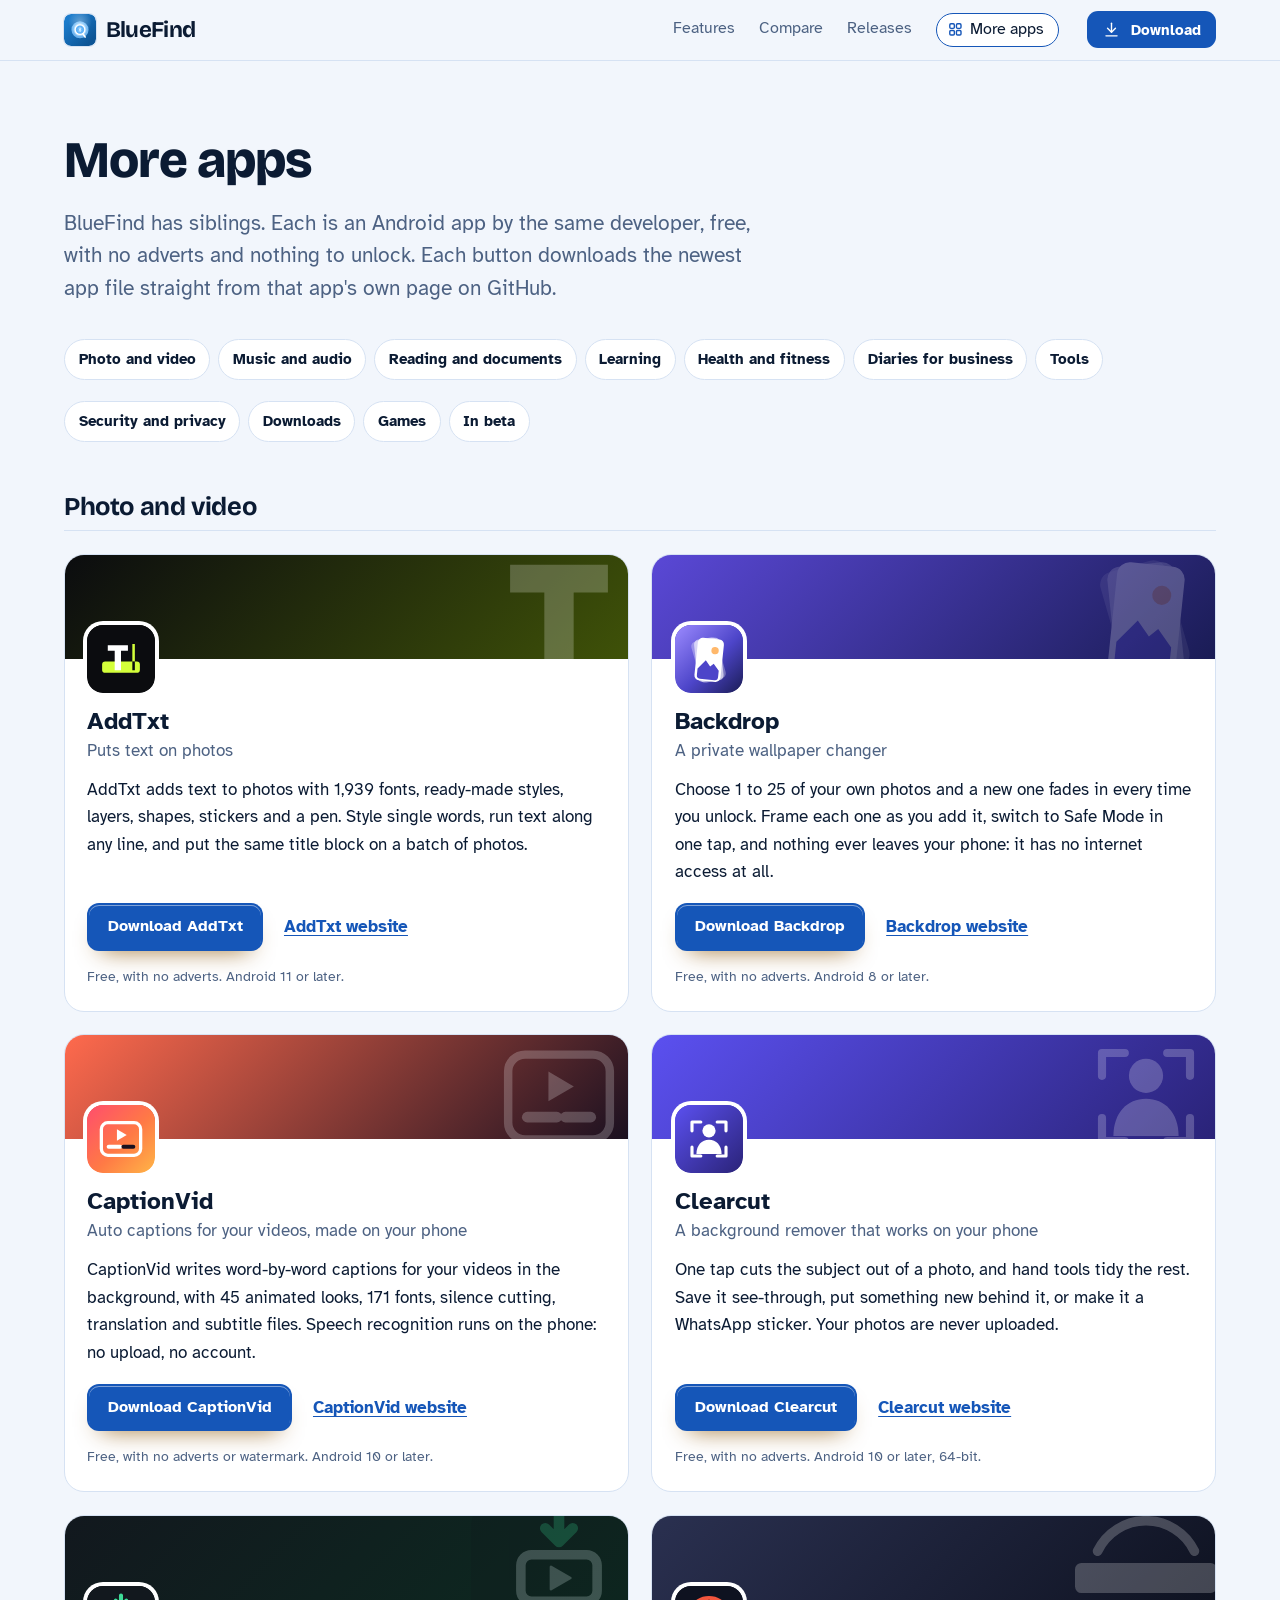
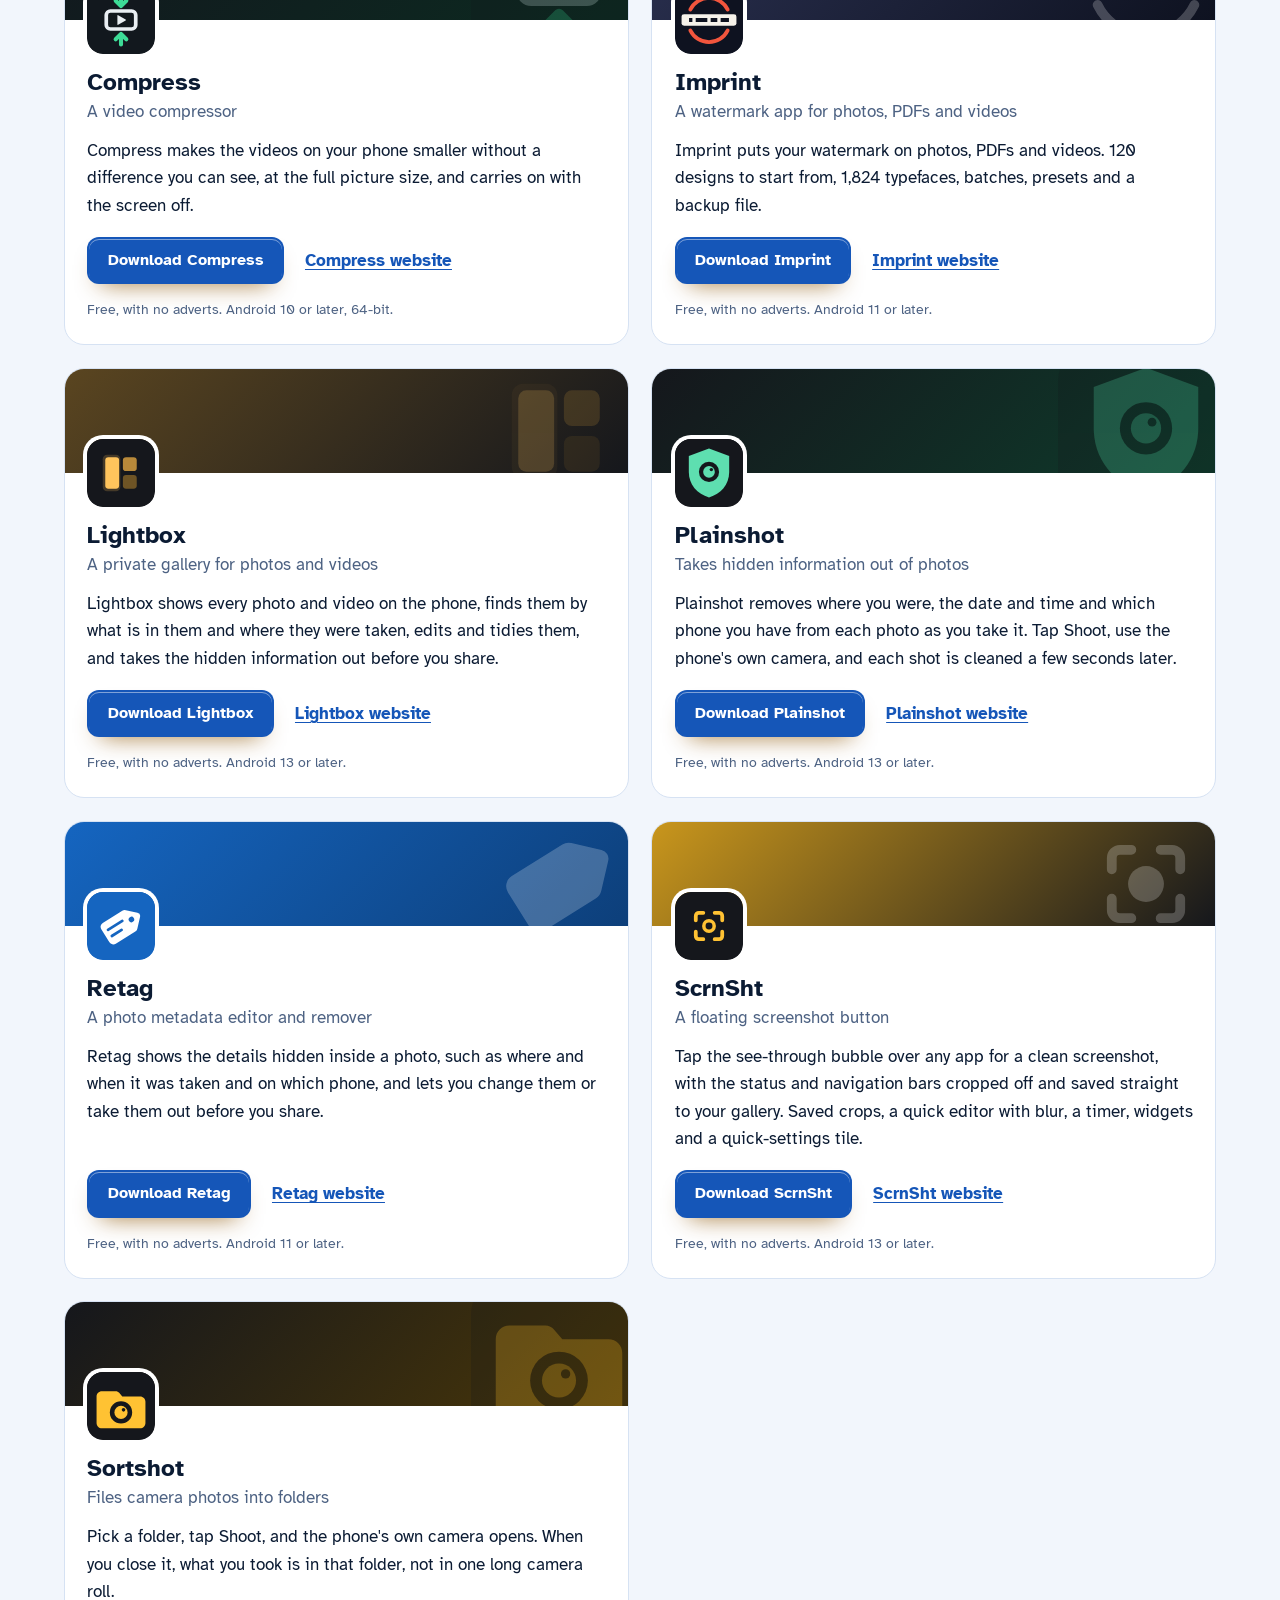
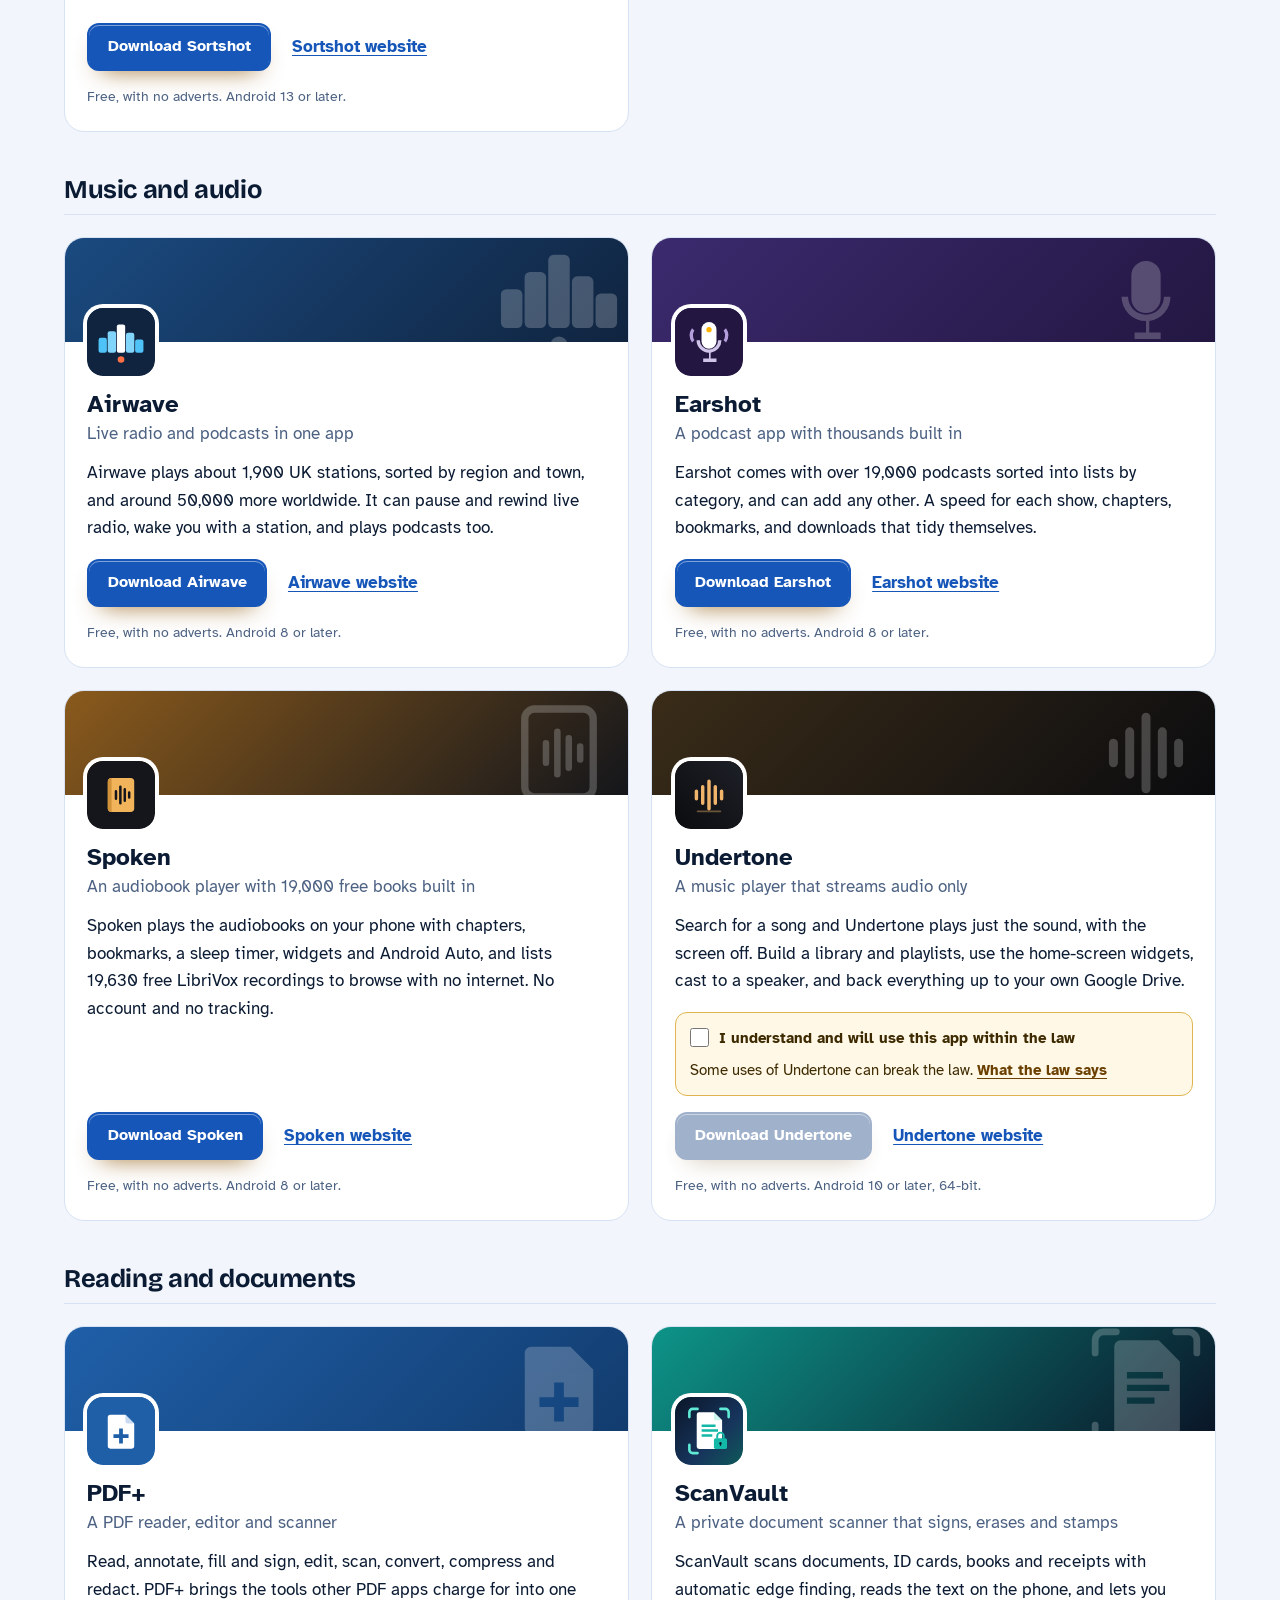
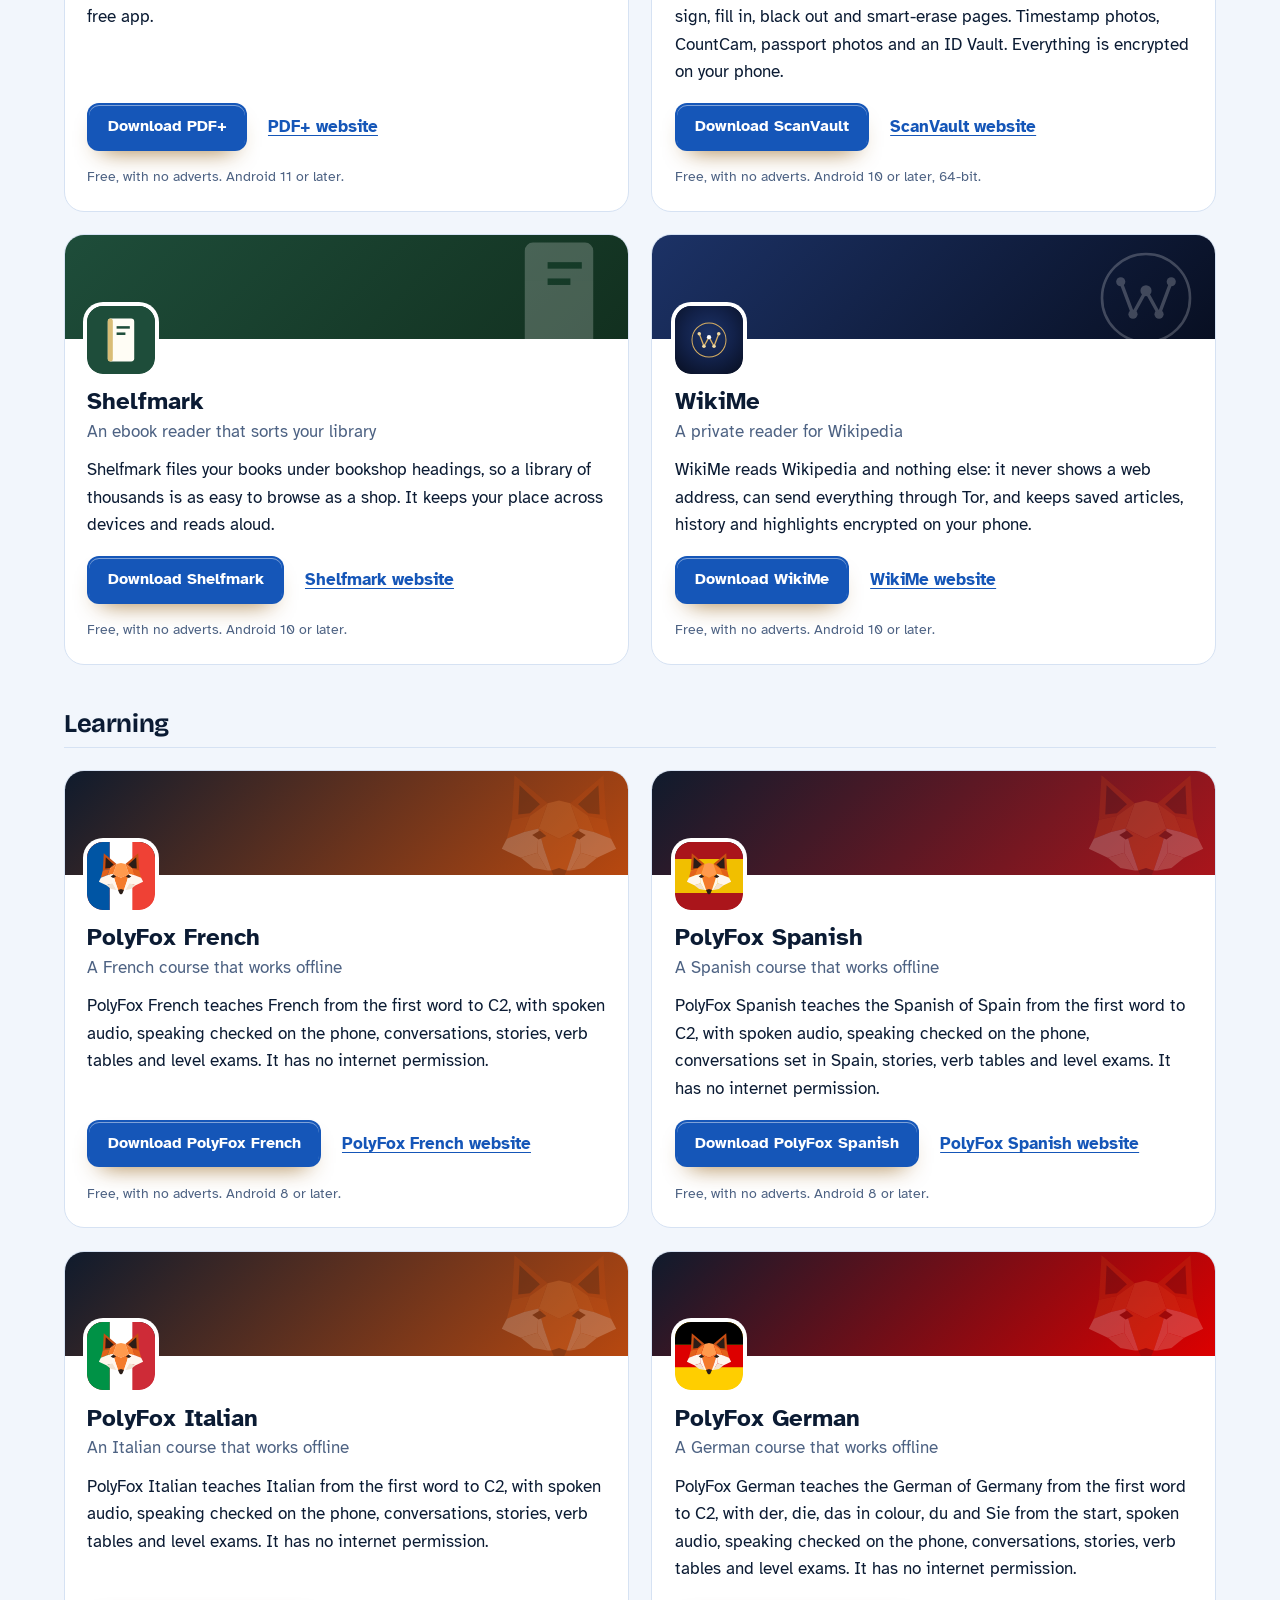
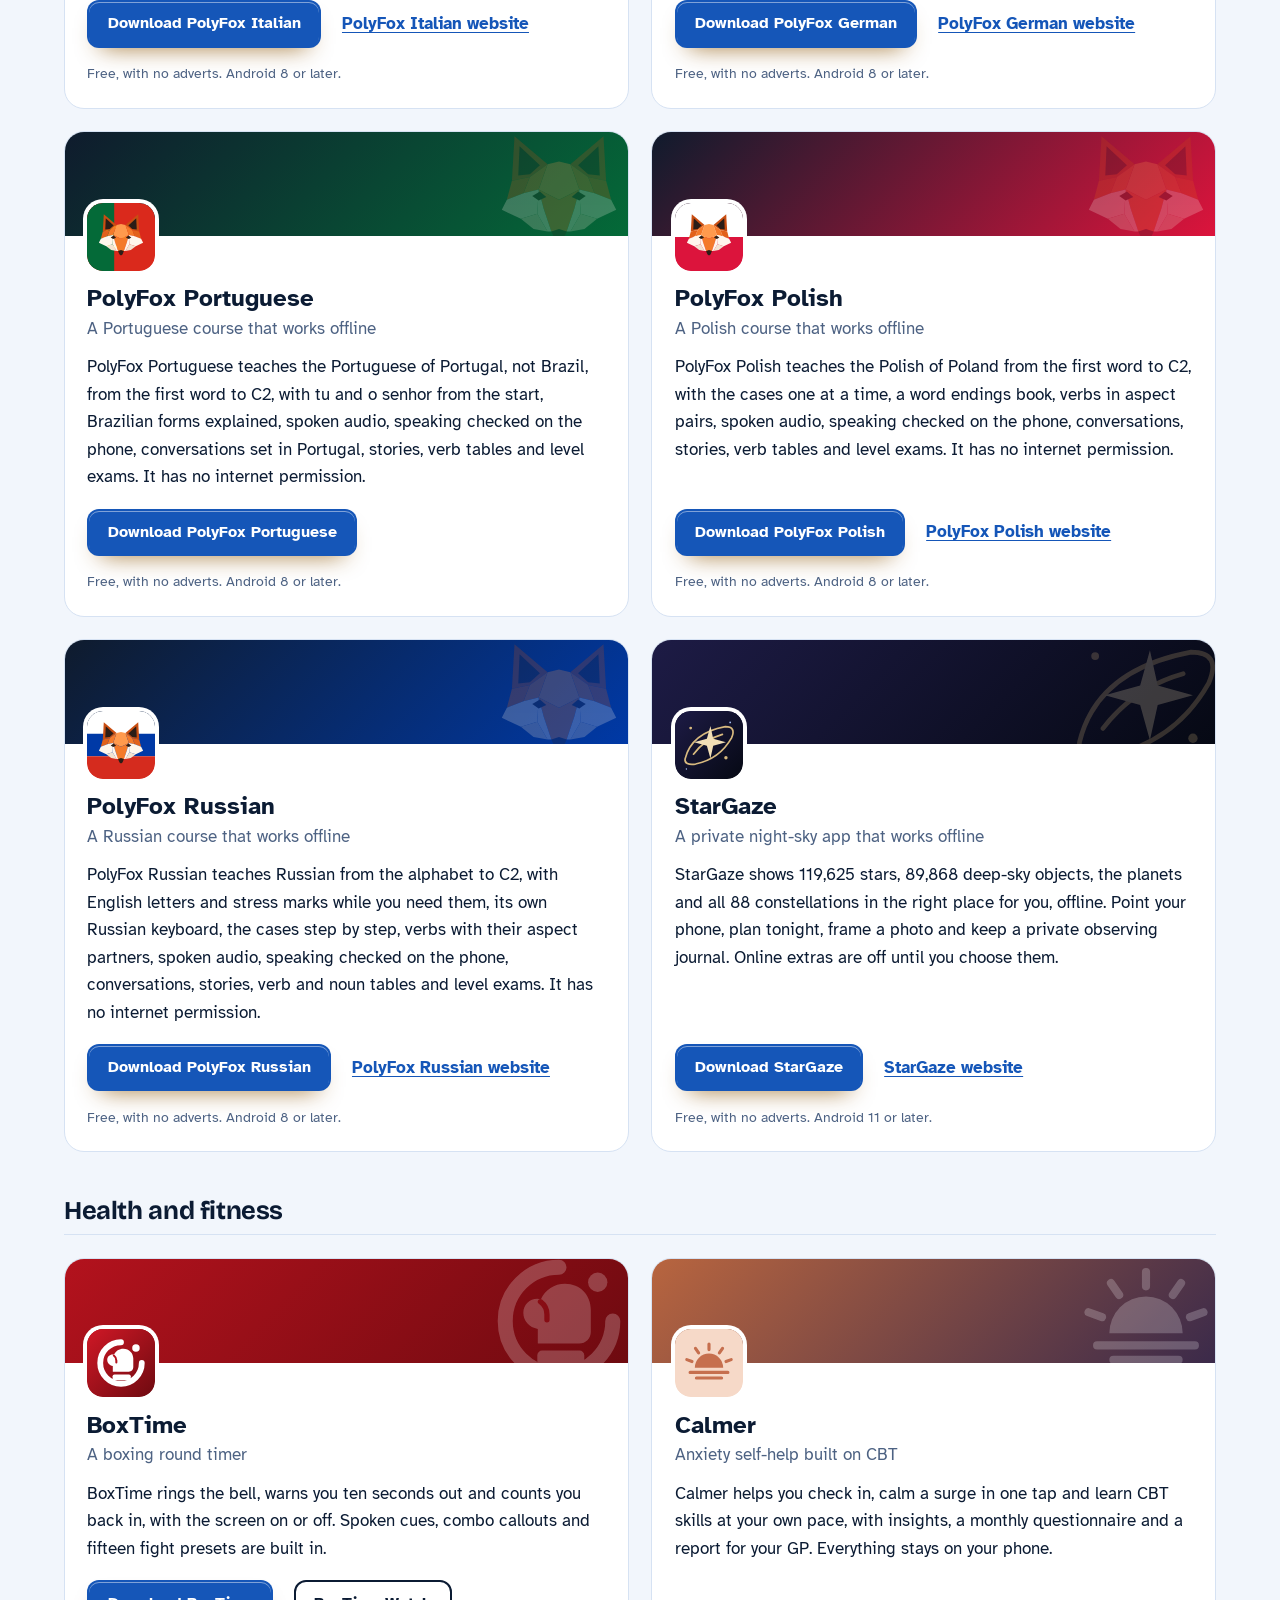
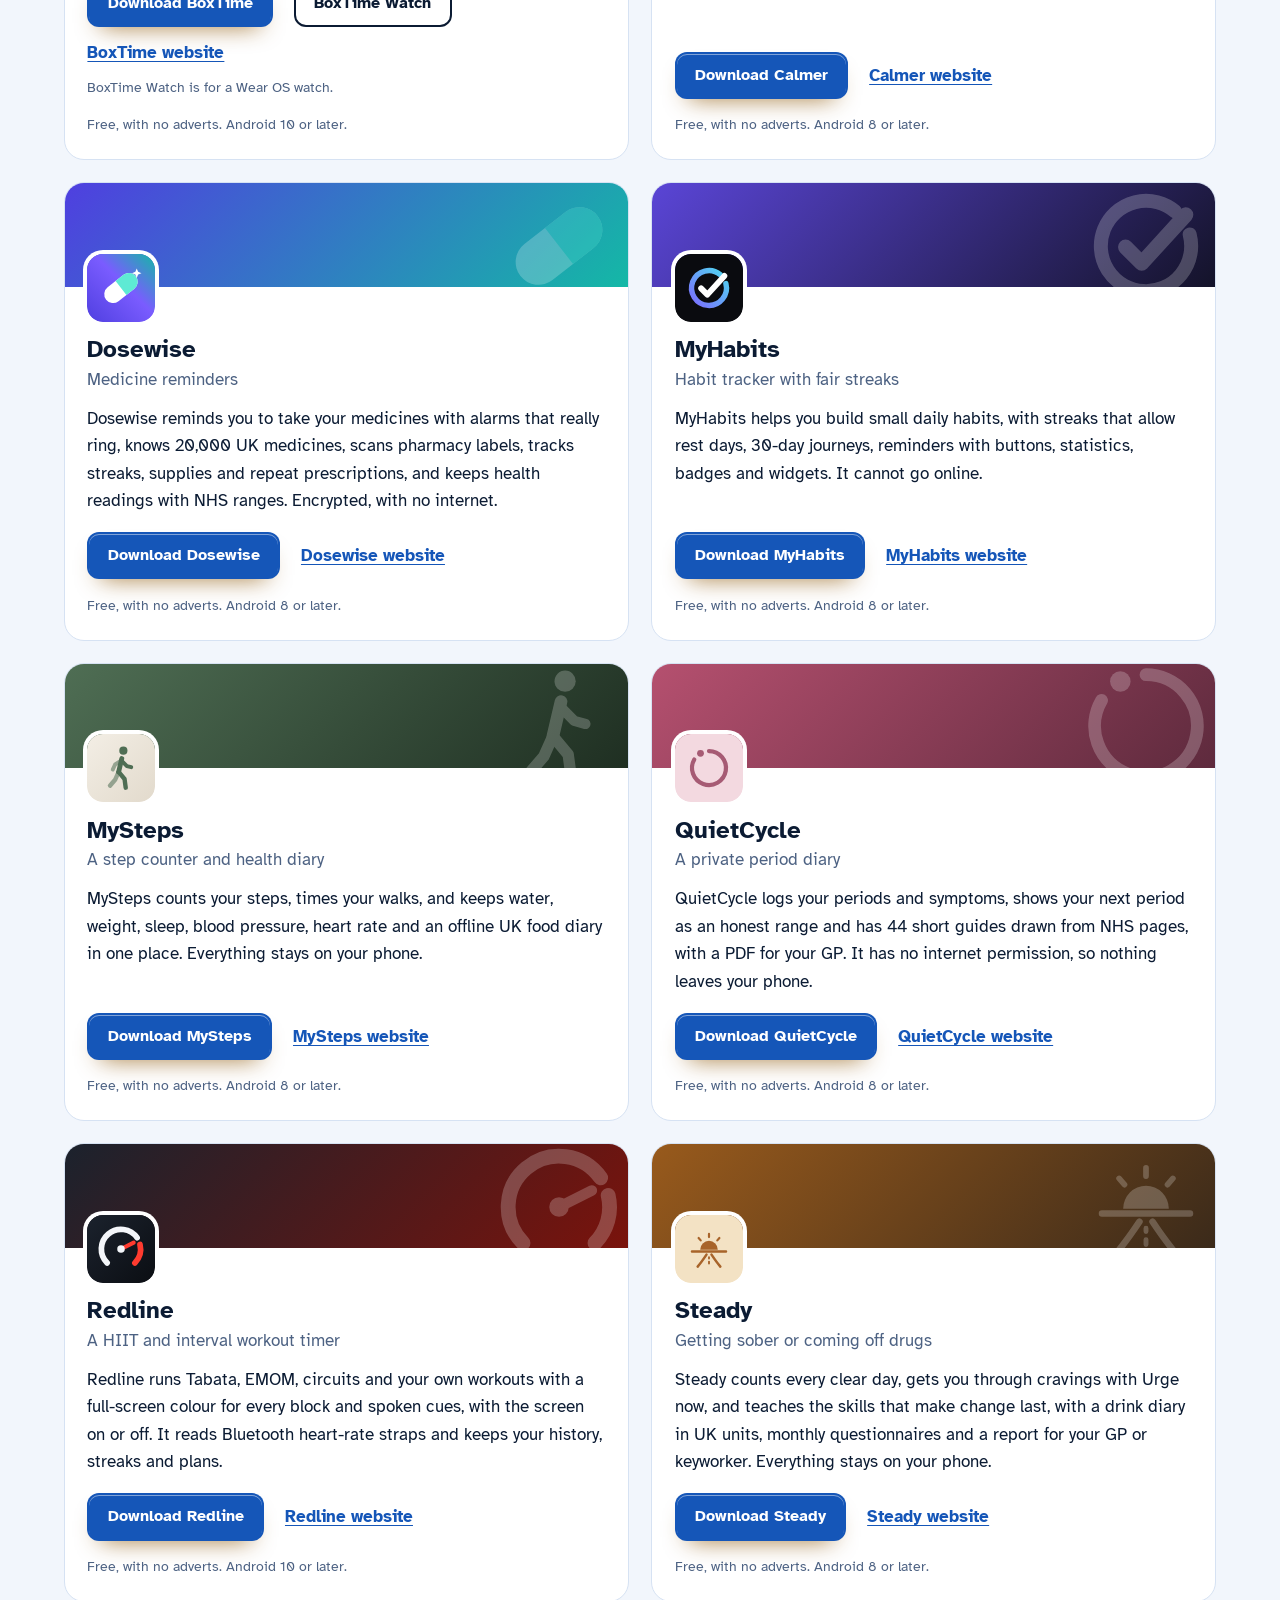
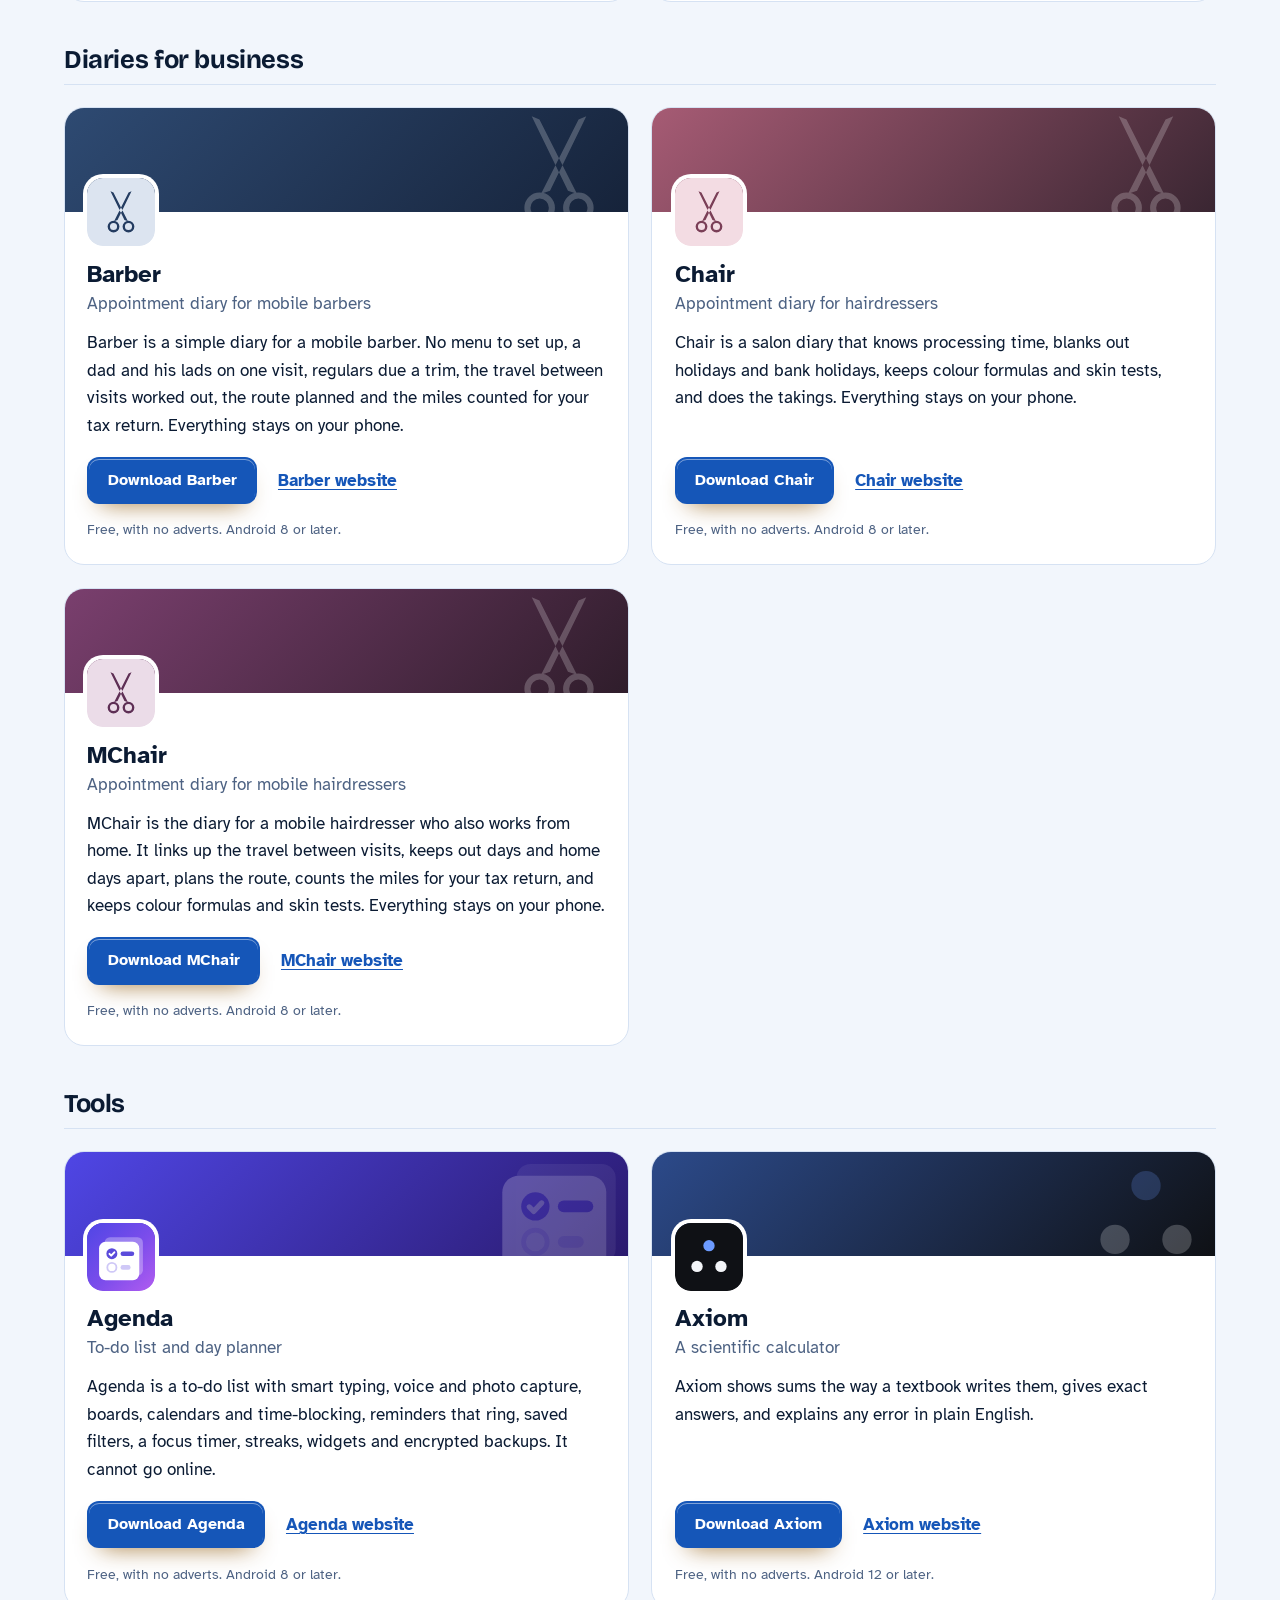
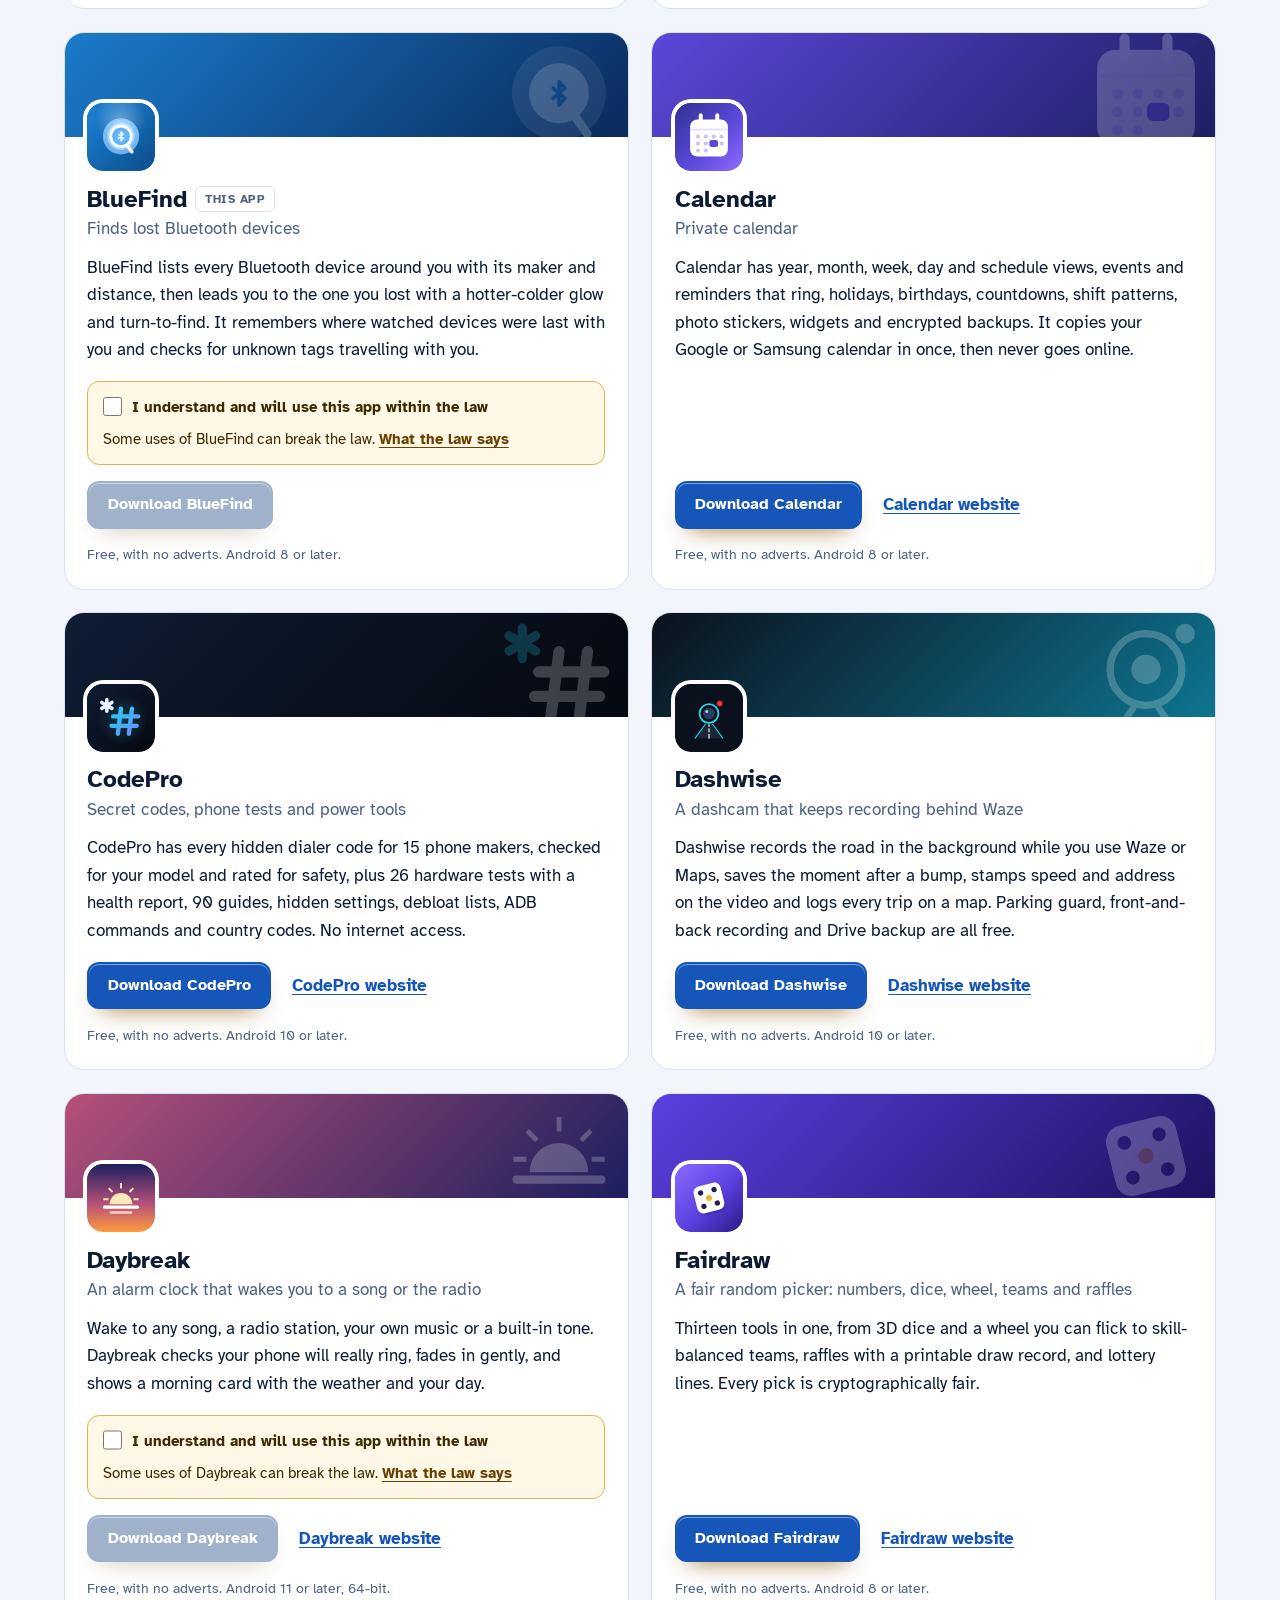
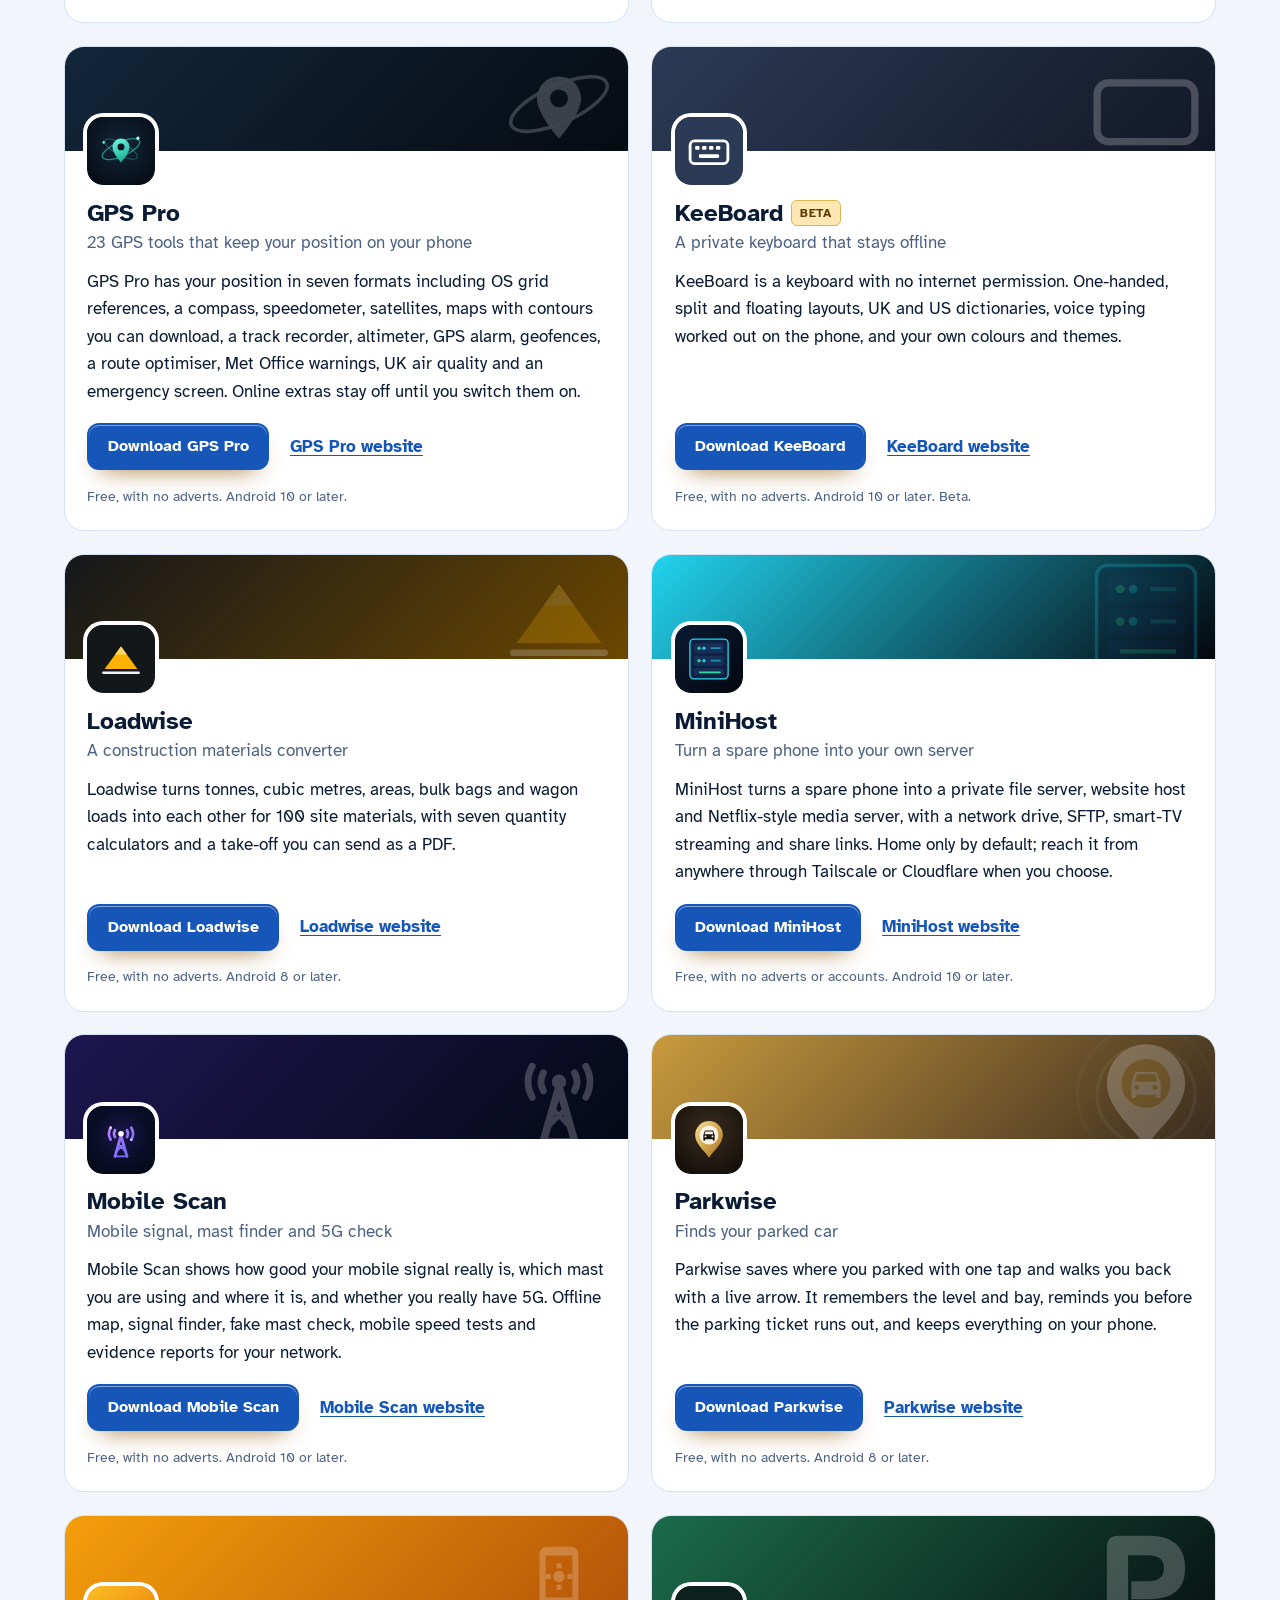
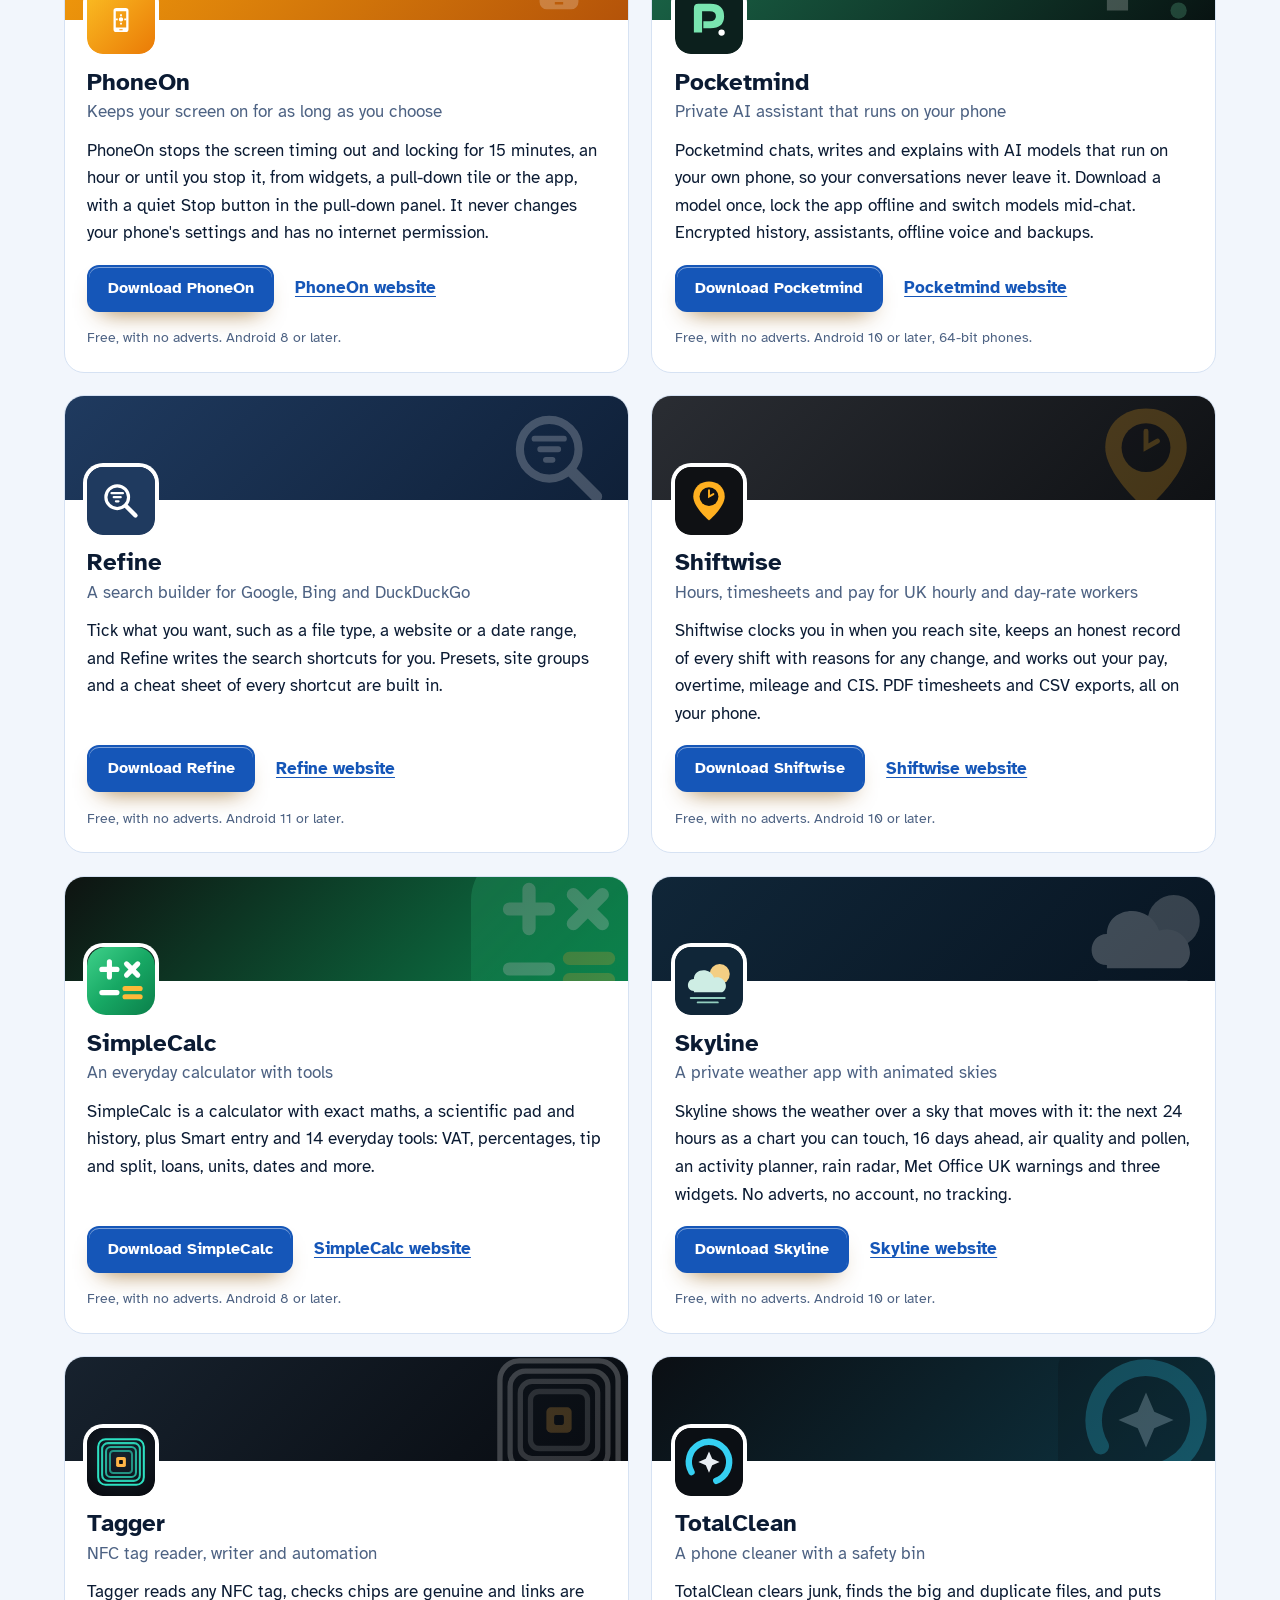
==== more-apps.html @ b096a38d "More apps: add MegaGen" ====
<!DOCTYPE html>
<html lang="en-GB">
<head>
<meta charset="utf-8">
<meta name="viewport" content="width=device-width, initial-scale=1">
<title>More free Android apps from the maker of BlueFind</title>
<meta name="description" content="All 92 free Android apps from the maker of BlueFind, in one list by category, each with its download and a link to its website.">
<meta name="author" content="Jonathan Jackson">
<link rel="canonical" href="https://customgpter.github.io/bluefind/more-apps.html">
<meta name="theme-color" content="#f2f6fc" media="(prefers-color-scheme: light)">
<meta name="theme-color" content="#06142b" media="(prefers-color-scheme: dark)">
<meta property="og:type" content="website">
<meta property="og:site_name" content="BlueFind">
<meta property="og:title" content="More free Android apps from the maker of BlueFind">
<meta property="og:description" content="All 92 free Android apps from the maker of BlueFind, in one list by category, each with its download and a link to its website.">
<meta property="og:url" content="https://customgpter.github.io/bluefind/more-apps.html">
<meta property="og:image" content="https://customgpter.github.io/bluefind/assets/og.png">
<meta property="og:image:width" content="1200">
<meta property="og:image:height" content="630">
<meta property="og:image:alt" content="BlueFind&#x27;s device list: nearby Bluetooth devices with signal bars, makers and distances">
<meta property="og:locale" content="en_GB">
<meta name="twitter:card" content="summary_large_image">
<link rel="icon" href="./assets/favicon.svg" type="image/svg+xml">
<link rel="apple-touch-icon" href="./assets/apple-touch-icon.png">
<link rel="preload" href="./assets/fonts/bricolage-grotesque-latin.woff2" as="font" type="font/woff2" crossorigin>
<link rel="preload" href="./assets/fonts/atkinson-hyperlegible-latin-400-normal.woff2" as="font" type="font/woff2" crossorigin>
<link rel="stylesheet" href="./assets/site.css?v=1">
<link rel="stylesheet" href="./assets/house.css?v=1">
<script type="application/ld+json">{"@context":"https://schema.org","@type":"ItemList","name":"Apps from the maker of BlueFind","url":"https://customgpter.github.io/bluefind/more-apps.html","itemListElement":[{"@type":"ListItem","position":1,"name":"AddTxt","url":"https://customgpter.github.io/addtxt/"},{"@type":"ListItem","position":2,"name":"Backdrop","url":"https://customgpter.github.io/backdrop/"},{"@type":"ListItem","position":3,"name":"CaptionVid","url":"https://customgpter.github.io/captionvid/"},{"@type":"ListItem","position":4,"name":"Clearcut","url":"https://customgpter.github.io/clearcut/"},{"@type":"ListItem","position":5,"name":"Compress","url":"https://customgpter.github.io/compress/"},{"@type":"ListItem","position":6,"name":"Imprint","url":"https://customgpter.github.io/imprint/"},{"@type":"ListItem","position":7,"name":"Lightbox","url":"https://customgpter.github.io/lightbox/"},{"@type":"ListItem","position":8,"name":"Plainshot","url":"https://customgpter.github.io/plainshot/"},{"@type":"ListItem","position":9,"name":"Retag","url":"https://customgpter.github.io/retag/"},{"@type":"ListItem","position":10,"name":"ScrnSht","url":"https://customgpter.github.io/scrnsht/"},{"@type":"ListItem","position":11,"name":"Sortshot","url":"https://customgpter.github.io/sortshot/"},{"@type":"ListItem","position":12,"name":"Airwave","url":"https://customgpter.github.io/airwave/"},{"@type":"ListItem","position":13,"name":"Earshot","url":"https://customgpter.github.io/earshot/"},{"@type":"ListItem","position":14,"name":"Spoken","url":"https://customgpter.github.io/spoken/"},{"@type":"ListItem","position":15,"name":"Undertone","url":"https://customgpter.github.io/undertone/"},{"@type":"ListItem","position":16,"name":"PDF+","url":"https://customgpter.github.io/pdfplus/"},{"@type":"ListItem","position":17,"name":"ScanVault","url":"https://customgpter.github.io/scanvault/"},{"@type":"ListItem","position":18,"name":"Shelfmark","url":"https://customgpter.github.io/shelfmark/"},{"@type":"ListItem","position":19,"name":"WikiMe","url":"https://customgpter.github.io/wikime/"},{"@type":"ListItem","position":20,"name":"PolyFox French","url":"https://customgpter.github.io/polyfox/"},{"@type":"ListItem","position":21,"name":"PolyFox German","url":"https://customgpter.github.io/polyfox-german/"},{"@type":"ListItem","position":22,"name":"PolyFox Polish","url":"https://customgpter.github.io/polyfox-polish/"},{"@type":"ListItem","position":23,"name":"PolyFox Russian","url":"https://customgpter.github.io/polyfox-russian/"},{"@type":"ListItem","position":24,"name":"StarGaze","url":"https://customgpter.github.io/stargaze/"},{"@type":"ListItem","position":25,"name":"BoxTime","url":"https://customgpter.github.io/boxtime/"},{"@type":"ListItem","position":26,"name":"Calmer","url":"https://customgpter.github.io/calmer/"},{"@type":"ListItem","position":27,"name":"Dosewise","url":"https://customgpter.github.io/dosewise/"},{"@type":"ListItem","position":28,"name":"MyHabits","url":"https://customgpter.github.io/myhabits/"},{"@type":"ListItem","position":29,"name":"MySteps","url":"https://customgpter.github.io/mysteps/"},{"@type":"ListItem","position":30,"name":"QuietCycle","url":"https://customgpter.github.io/quietcycle/"},{"@type":"ListItem","position":31,"name":"Redline","url":"https://customgpter.github.io/redline/"},{"@type":"ListItem","position":32,"name":"Steady","url":"https://customgpter.github.io/steady/"},{"@type":"ListItem","position":33,"name":"Barber","url":"https://customgpter.github.io/barber/"},{"@type":"ListItem","position":34,"name":"Chair","url":"https://customgpter.github.io/chair/"},{"@type":"ListItem","position":35,"name":"MChair","url":"https://customgpter.github.io/mchair/"},{"@type":"ListItem","position":36,"name":"Agenda","url":"https://customgpter.github.io/agenda/"},{"@type":"ListItem","position":37,"name":"Axiom","url":"https://customgpter.github.io/axiom/"},{"@type":"ListItem","position":38,"name":"BlueFind","url":"https://customgpter.github.io/bluefind/"},{"@type":"ListItem","position":39,"name":"Calendar","url":"https://customgpter.github.io/calendar/"},{"@type":"ListItem","position":40,"name":"CodePro","url":"https://customgpter.github.io/codepro/"},{"@type":"ListItem","position":41,"name":"Dashwise","url":"https://customgpter.github.io/dashwise/"},{"@type":"ListItem","position":42,"name":"Daybreak","url":"https://customgpter.github.io/daybreak/"},{"@type":"ListItem","position":43,"name":"Fairdraw","url":"https://customgpter.github.io/fairdraw/"},{"@type":"ListItem","position":44,"name":"GPS Pro","url":"https://customgpter.github.io/gpspro/"},{"@type":"ListItem","position":45,"name":"KeeBoard","url":"https://customgpter.github.io/keeboard/"},{"@type":"ListItem","position":46,"name":"Loadwise","url":"https://customgpter.github.io/loadwise/"},{"@type":"ListItem","position":47,"name":"MiniHost","url":"https://customgpter.github.io/minihost/"},{"@type":"ListItem","position":48,"name":"Mobile Scan","url":"https://customgpter.github.io/mobilescan/"},{"@type":"ListItem","position":49,"name":"Parkwise","url":"https://customgpter.github.io/parkwise/"},{"@type":"ListItem","position":50,"name":"Pocketmind","url":"https://customgpter.github.io/pocketmind/"},{"@type":"ListItem","position":51,"name":"Refine","url":"https://customgpter.github.io/refine/"},{"@type":"ListItem","position":52,"name":"Shiftwise","url":"https://customgpter.github.io/shiftwise/"},{"@type":"ListItem","position":53,"name":"SimpleCalc","url":"https://customgpter.github.io/simplecalc/"},{"@type":"ListItem","position":54,"name":"Skyline","url":"https://customgpter.github.io/skyline/"},{"@type":"ListItem","position":55,"name":"Tagger","url":"https://customgpter.github.io/tagger/"},{"@type":"ListItem","position":56,"name":"TotalClean","url":"https://customgpter.github.io/totalclean/"},{"@type":"ListItem","position":57,"name":"TVLink","url":"https://customgpter.github.io/tvlink/"},{"@type":"ListItem","position":58,"name":"Unbox","url":"https://customgpter.github.io/unbox/"},{"@type":"ListItem","position":59,"name":"WhatsKeep","url":"https://customgpter.github.io/whatskeep/"},{"@type":"ListItem","position":60,"name":"WiFi Scan","url":"https://customgpter.github.io/wifiscan/"},{"@type":"ListItem","position":61,"name":"Auditly","url":"https://customgpter.github.io/auditly/"},{"@type":"ListItem","position":62,"name":"Backchannel","url":"https://customgpter.github.io/backchannel/"},{"@type":"ListItem","position":63,"name":"ENotes","url":"https://customgpter.github.io/enotes/"},{"@type":"ListItem","position":64,"name":"FindMe","url":"https://customgpter.github.io/findme/"},{"@type":"ListItem","position":65,"name":"iLock","url":"https://customgpter.github.io/ilock/"},{"@type":"ListItem","position":66,"name":"ImSafe","url":"https://customgpter.github.io/imsafe/"},{"@type":"ListItem","position":67,"name":"IShred","url":"https://customgpter.github.io/ishred/"},{"@type":"ListItem","position":68,"name":"LockBox","url":"https://customgpter.github.io/lockbox/"},{"@type":"ListItem","position":69,"name":"PassVault","url":"https://customgpter.github.io/passvault/"},{"@type":"ListItem","position":70,"name":"SpyFind","url":"https://customgpter.github.io/spyfind/"},{"@type":"ListItem","position":71,"name":"TextWipe","url":"https://customgpter.github.io/textwipe/"},{"@type":"ListItem","position":72,"name":"Tracewire","url":"https://customgpter.github.io/tracewire/"},{"@type":"ListItem","position":73,"name":"Vigil","url":"https://customgpter.github.io/vigil/"},{"@type":"ListItem","position":74,"name":"Grab","url":"https://customgpter.github.io/grab/"},{"@type":"ListItem","position":75,"name":"Swarm","url":"https://customgpter.github.io/swarm/"},{"@type":"ListItem","position":76,"name":"Plane Games","url":"https://customgpter.github.io/plane-games/"},{"@type":"ListItem","position":77,"name":"Ninefold","url":"https://customgpter.github.io/ninefold/"},{"@type":"ListItem","position":78,"name":"Cubewise","url":"https://customgpter.github.io/cubewise/"},{"@type":"ListItem","position":79,"name":"Tilewise","url":"https://customgpter.github.io/tilewise/"},{"@type":"ListItem","position":80,"name":"Letterwise","url":"https://customgpter.github.io/letterwise/"},{"@type":"ListItem","position":81,"name":"Kingside","url":"https://customgpter.github.io/kingside/"},{"@type":"ListItem","position":82,"name":"Deckhand","url":"https://customgpter.github.io/deckhand/"},{"@type":"ListItem","position":83,"name":"SNESForge","url":"https://customgpter.github.io/snesforge/"},{"@type":"ListItem","position":84,"name":"Fame Boy","url":"https://customgpter.github.io/fameboy/"},{"@type":"ListItem","position":85,"name":"PSPPro","url":"https://customgpter.github.io/psppro/"},{"@type":"ListItem","position":86,"name":"MegaGen","url":"https://customgpter.github.io/megagen/"},{"@type":"ListItem","position":87,"name":"QVR","url":"https://customgpter.github.io/qvr/"},{"@type":"ListItem","position":88,"name":"QVR Watch","url":"https://customgpter.github.io/qvr-watch/"},{"@type":"ListItem","position":89,"name":"QVRLite","url":"https://customgpter.github.io/qvrlite/"},{"@type":"ListItem","position":90,"name":"Onionz","url":"https://customgpter.github.io/onionz/"},{"@type":"ListItem","position":91,"name":"OnionzWeb","url":"https://customgpter.github.io/onionzweb/"}]}</script>
<link rel="stylesheet" href="./assets/apps-list.css?v=1">
<script src="./assets/apps-list.js?v=1" defer></script>
</head>
<body>
<a class="skip" href="#main">Skip to content</a>
<header class="masthead">
<div class="wrap">
<a class="brand" href="./" aria-label="BlueFind home"><svg viewBox="0 0 108 108" aria-hidden="true"><defs><linearGradient id="bfa" gradientUnits="userSpaceOnUse" x1="18" y1="18" x2="90" y2="90"><stop offset="0" stop-color="#1B7BCB"/><stop offset="1" stop-color="#0D5596"/></linearGradient><radialGradient id="bfb" gradientUnits="userSpaceOnUse" cx="54" cy="26" r="40"><stop offset="0" stop-color="#fff" stop-opacity=".33"/><stop offset="1" stop-color="#fff" stop-opacity="0"/></radialGradient><radialGradient id="bfc" gradientUnits="userSpaceOnUse" cx="54" cy="39.6" r="39.6"><stop offset="0" stop-color="#B7E0FF"/><stop offset=".6" stop-color="#7FC0F5"/><stop offset="1" stop-color="#6AB0EC"/></radialGradient><radialGradient id="bfd" gradientUnits="userSpaceOnUse" cx="54" cy="52.92" r="14.4"><stop offset="0" stop-color="#79C3FF"/><stop offset="1" stop-color="#5AAEF5"/></radialGradient></defs><rect width="108" height="108" rx="24" fill="url(#bfa)"/><rect width="108" height="108" rx="24" fill="url(#bfb)"/><circle cx="54" cy="52.92" r="28.8" fill="url(#bfc)"/><circle cx="54" cy="52.92" r="21.6" fill="#fff" fill-opacity=".35"/><path d="M63 65.88L71.28 77.76" stroke="#fff" stroke-width="5.4" stroke-linecap="round"/><circle cx="54" cy="52.92" r="18.36" fill="#fff"/><circle cx="54" cy="52.92" r="14.04" fill="url(#bfd)"/><path d="M50.4 49.75L57.6 56.09L54 60.12L54 45.72L57.6 49.75L50.4 56.09" fill="none" stroke="#fff" stroke-width="1.87" stroke-linecap="round" stroke-linejoin="round"/></svg><span>BlueFind</span></a>
<nav aria-label="Main"><ul><li><a href="./#features">Features</a></li><li><a href="./compare.html">Compare</a></li><li><a href="./releases.html">Releases</a></li><li><a class="more-apps" href="./more-apps.html" aria-current="page"><svg class="ico" viewBox="0 0 24 24" aria-hidden="true"><rect x="4" y="4" width="6.5" height="6.5" rx="1.6"/><rect x="13.5" y="4" width="6.5" height="6.5" rx="1.6"/><rect x="4" y="13.5" width="6.5" height="6.5" rx="1.6"/><rect x="13.5" y="13.5" width="6.5" height="6.5" rx="1.6"/></svg>More apps</a></li></ul></nav>
<a class="button small" href="./#download"><svg class="ico" viewBox="0 0 24 24" aria-hidden="true"><path d="M12 4v11"/><path d="M7 10.5l5 5 5-5"/><path d="M5 20h14"/></svg>Download</a>
</div>
</header>
<main id="main" class="doc">
<div class="wrap">
<div class="measure">
<h1>More apps</h1>
<p class="lede">BlueFind has siblings. Each is an Android app by the same developer, free, with no adverts and nothing to unlock. Each button downloads the newest app file straight from that app's own page on GitHub.</p>
</div>
<!-- apps:start -->
<nav class="mapps-jump" aria-label="App groups"><ul><li><a href="#apps-photo">Photo and video</a></li><li><a href="#apps-audio">Music and audio</a></li><li><a href="#apps-reading">Reading and documents</a></li><li><a href="#apps-learning">Learning</a></li><li><a href="#apps-health">Health and fitness</a></li><li><a href="#apps-diaries">Diaries for business</a></li><li><a href="#apps-tools">Tools</a></li><li><a href="#apps-security">Security and privacy</a></li><li><a href="#apps-downloads">Downloads</a></li><li><a href="#apps-games">Games</a></li><li><a href="#apps-testing">In beta</a></li></ul></nav>
<div class="mapps-group" role="group" aria-labelledby="apps-photo"><h2 class="mapps-cat" id="apps-photo">Photo and video</h2>
<ul class="mapps"><li class="mapp" style="--b:#0b0c0f;--b2:#3f5208"><div class="mapp-cover" aria-hidden="true"><svg viewBox="0 0 108 108"><path fill="#fff" d="M24 22h60v17H63v49H45V39H24z"/></svg></div><div class="mapp-body"><svg class="mapp-icon" viewBox="0 0 108 108" aria-hidden="true"><rect width="108" height="108" rx="24" fill="#0b0c0f"/><path fill="#d4ff3a" d="M29 58h50a5 5 0 0 1 5 5v8a5 5 0 0 1-5 5H29a5 5 0 0 1-5-5v-8a5 5 0 0 1 5-5z"/><path fill="#fff" d="M33 32h32v9H54v31H44V41H33z"/><path fill="#d4ff3a" d="M72 30h4v28h-4z"/><path fill="#0b0c0f" d="M72 58h4v14h-4z"/></svg><h3>AddTxt</h3><p class="mapp-kind">Puts text on photos</p><p class="mapp-say">AddTxt adds text to photos with 1,939 fonts, ready-made styles, layers, shapes, stickers and a pen. Style single words, run text along any line, and put the same title block on a batch of photos.</p><p class="mapp-go"><a class="button" href="https://github.com/CustomGPTer/addtxt/releases/latest/download/AddTxt.apk">Download AddTxt</a><a class="mapp-site" href="https://customgpter.github.io/addtxt/">AddTxt website</a></p><p class="mapp-needs">Free, with no adverts. Android 11 or later.</p></div></li>
<li class="mapp" style="--b:#5a48d6;--b2:#1a1c55"><div class="mapp-cover" aria-hidden="true"><svg viewBox="0 0 108 108"><g transform="translate(54 58) scale(1.3) translate(-54 -58)"><rect x="38" y="30" width="32" height="52" rx="6" fill="#fff" fill-opacity=".3" transform="rotate(-16 54 58)"/><rect x="38" y="30" width="32" height="52" rx="6" fill="#fff" fill-opacity=".6" transform="rotate(-6 54 58)"/><g transform="rotate(6 54 58)"><rect x="38" y="30" width="32" height="52" rx="6" fill="#fff"/><path d="M41 68l9-11 6 7 4-4 7 8v8a4 4 0 0 1-4 4H45a4 4 0 0 1-4-4z" fill="#4d45c9"/><circle cx="60" cy="44" r="4.5" fill="#FFB86B"/></g></g></svg></div><div class="mapp-body"><svg class="mapp-icon" viewBox="0 0 108 108" aria-hidden="true"><defs><linearGradient id="i-backdrop-mapp-cc" x1="0" y1="0" x2="1" y2="1"><stop offset="0" stop-color="#9c8bff"/><stop offset=".55" stop-color="#4d45c9"/><stop offset="1" stop-color="#1a1c55"/></linearGradient></defs><rect width="108" height="108" rx="24" fill="url(#i-backdrop-mapp-cc)"/><g transform="translate(54 58) scale(1.3) translate(-54 -58)"><rect x="38" y="30" width="32" height="52" rx="6" fill="#fff" fill-opacity=".3" transform="rotate(-16 54 58)"/><rect x="38" y="30" width="32" height="52" rx="6" fill="#fff" fill-opacity=".6" transform="rotate(-6 54 58)"/><g transform="rotate(6 54 58)"><rect x="38" y="30" width="32" height="52" rx="6" fill="#fff"/><path d="M41 68l9-11 6 7 4-4 7 8v8a4 4 0 0 1-4 4H45a4 4 0 0 1-4-4z" fill="#4d45c9"/><circle cx="60" cy="44" r="4.5" fill="#FFB86B"/></g></g></svg><h3>Backdrop</h3><p class="mapp-kind">A private wallpaper changer</p><p class="mapp-say">Choose 1 to 25 of your own photos and a new one fades in every time you unlock. Frame each one as you add it, switch to Safe Mode in one tap, and nothing ever leaves your phone: it has no internet access at all.</p><p class="mapp-go"><a class="button" href="https://github.com/CustomGPTer/backdrop/releases/latest/download/Backdrop.apk">Download Backdrop</a><a class="mapp-site" href="https://customgpter.github.io/backdrop/">Backdrop website</a></p><p class="mapp-needs">Free, with no adverts. Android 8 or later.</p></div></li>
<li class="mapp" style="--b:#ff6a4d;--b2:#1a1020"><div class="mapp-cover" aria-hidden="true"><svg viewBox="0 0 108 108"><g transform="translate(54 54) scale(1.3) translate(-54 -54)"><path d="M38,34 h32 a8,8 0 0 1 8,8 v24 a8,8 0 0 1 -8,8 h-32 a8,8 0 0 1 -8,-8 v-24 a8,8 0 0 1 8,-8 z" fill="none" stroke="#fff" stroke-width="4"/><path d="M49,42 L61,49 L49,56 Z" fill="#fff"/><path d="M39,61 h14 a2.5,2.5 0 0 1 0,5 h-14 a2.5,2.5 0 0 1 0,-5 z" fill="#fff"/><path d="M57,61 h12 a2.5,2.5 0 0 1 0,5 h-12 a2.5,2.5 0 0 1 0,-5 z" fill="#ffffff"/></g></svg></div><div class="mapp-body"><svg class="mapp-icon" viewBox="0 0 108 108" aria-hidden="true"><defs><linearGradient id="i-captionvid-cvbg" x1="0" y1="0" x2="1" y2="1"><stop offset="0" stop-color="#ff4d6d"/><stop offset=".55" stop-color="#ff7a45"/><stop offset="1" stop-color="#ffb547"/></linearGradient></defs><rect width="108" height="108" rx="24" fill="url(#i-captionvid-cvbg)"/><g transform="translate(54 54) scale(1.3) translate(-54 -54)"><path d="M38,34 h32 a8,8 0 0 1 8,8 v24 a8,8 0 0 1 -8,8 h-32 a8,8 0 0 1 -8,-8 v-24 a8,8 0 0 1 8,-8 z" fill="none" stroke="#fff" stroke-width="4"/><path d="M49,42 L61,49 L49,56 Z" fill="#fff"/><path d="M39,61 h14 a2.5,2.5 0 0 1 0,5 h-14 a2.5,2.5 0 0 1 0,-5 z" fill="#fff"/><path d="M57,61 h12 a2.5,2.5 0 0 1 0,5 h-12 a2.5,2.5 0 0 1 0,-5 z" fill="#1a1020"/></g></svg><h3>CaptionVid</h3><p class="mapp-kind">Auto captions for your videos, made on your phone</p><p class="mapp-say">CaptionVid writes word-by-word captions for your videos in the background, with 45 animated looks, 171 fonts, silence cutting, translation and subtitle files. Speech recognition runs on the phone: no upload, no account.</p><p class="mapp-go"><a class="button" href="https://github.com/CustomGPTer/captionvid/releases/latest/download/CaptionVid.apk">Download CaptionVid</a><a class="mapp-site" href="https://customgpter.github.io/captionvid/">CaptionVid website</a></p><p class="mapp-needs">Free, with no adverts or watermark. Android 10 or later.</p></div></li><li class="mapp" style="--b:#5b50f0;--b2:#2a2378"><div class="mapp-cover" aria-hidden="true"><svg viewBox="0 0 108 108"><circle cx="54" cy="41" r="10.5" fill="#fff"/><path d="M34 78c0-14.5 8.5-23 20-23s20 8.5 20 23z" fill="#fff"/><path d="M27 41V27h14M67 27h14v14M27 67v14h14M67 81h14V67" fill="none" stroke="#fff" stroke-width="5" stroke-linecap="round" stroke-linejoin="round"/></svg></div><div class="mapp-body"><svg class="mapp-icon" viewBox="0 0 108 108" aria-hidden="true"><defs><linearGradient id="i-clearcut-mapp-cc" x1="0" y1="0" x2="1" y2="1"><stop offset="0" stop-color="#5b50f0"/><stop offset="1" stop-color="#2a2378"/></linearGradient></defs><rect width="108" height="108" rx="24" fill="url(#i-clearcut-mapp-cc)"/><circle cx="54" cy="41" r="10.5" fill="#fff"/><path d="M34 78c0-14.5 8.5-23 20-23s20 8.5 20 23z" fill="#fff"/><path d="M27 41V27h14M67 27h14v14M27 67v14h14M67 81h14V67" fill="none" stroke="#fff" stroke-width="5" stroke-linecap="round" stroke-linejoin="round"/></svg><h3>Clearcut</h3><p class="mapp-kind">A background remover that works on your phone</p><p class="mapp-say">One tap cuts the subject out of a photo, and hand tools tidy the rest. Save it see-through, put something new behind it, or make it a WhatsApp sticker. Your photos are never uploaded.</p><p class="mapp-go"><a class="button" href="https://github.com/CustomGPTer/clearcut/releases/latest/download/Clearcut.apk">Download Clearcut</a><a class="mapp-site" href="https://customgpter.github.io/clearcut/">Clearcut website</a></p><p class="mapp-needs">Free, with no adverts. Android 10 or later, 64-bit.</p></div></li>
<li class="mapp" style="--b:#12181e;--b2:#0c2a20"><div class="mapp-cover" aria-hidden="true"><svg viewBox="0 0 108 108"><rect width="108" height="108" rx="24" fill="#12181e"/><g transform="translate(54 54) scale(1.3) translate(-54 -54)"><path fill="none" stroke="#e9eef3" stroke-width="4.5" stroke-linejoin="round" d="M41 43h26a5 5 0 0 1 5 5v12a5 5 0 0 1-5 5H41a5 5 0 0 1-5-5V48a5 5 0 0 1 5-5z"/><path fill="#e9eef3" d="M50.5 48.2l9.2 5.3a.6.6 0 0 1 0 1l-9.2 5.3a.6.6 0 0 1-.9-.5V48.7a.6.6 0 0 1 .9-.5z"/><path fill="none" stroke="#3ddc97" stroke-width="5" stroke-linecap="round" stroke-linejoin="round" d="M54 24v12M47.5 30.5 54 37l6.5-6.5M54 84V72M47.5 77.5 54 71l6.5 6.5"/></g></svg></div><div class="mapp-body"><svg class="mapp-icon" viewBox="0 0 108 108" aria-hidden="true"><rect width="108" height="108" rx="24" fill="#12181e"/><g transform="translate(54 54) scale(1.3) translate(-54 -54)"><path fill="none" stroke="#e9eef3" stroke-width="4.5" stroke-linejoin="round" d="M41 43h26a5 5 0 0 1 5 5v12a5 5 0 0 1-5 5H41a5 5 0 0 1-5-5V48a5 5 0 0 1 5-5z"/><path fill="#e9eef3" d="M50.5 48.2l9.2 5.3a.6.6 0 0 1 0 1l-9.2 5.3a.6.6 0 0 1-.9-.5V48.7a.6.6 0 0 1 .9-.5z"/><path fill="none" stroke="#3ddc97" stroke-width="5" stroke-linecap="round" stroke-linejoin="round" d="M54 24v12M47.5 30.5 54 37l6.5-6.5M54 84V72M47.5 77.5 54 71l6.5 6.5"/></g></svg><h3>Compress</h3><p class="mapp-kind">A video compressor</p><p class="mapp-say">Compress makes the videos on your phone smaller without a difference you can see, at the full picture size, and carries on with the screen off.</p><p class="mapp-go"><a class="button" href="https://github.com/CustomGPTer/compress/releases/latest/download/Compress.apk">Download Compress</a><a class="mapp-site" href="https://customgpter.github.io/compress/">Compress website</a></p><p class="mapp-needs">Free, with no adverts. Android 10 or later, 64-bit.</p></div></li>
<li class="mapp" style="--b:#2a3050;--b2:#0e1220"><div class="mapp-cover" aria-hidden="true"><svg viewBox="0 0 108 108"><g transform="translate(54 54) scale(1.32) translate(-54 -54)"><path d="M31.5 41.500A25 25 0 0 1 76.500 41.500" fill="none" stroke="#fff" stroke-width="4.5" stroke-linecap="round"/><path d="M76.500 66.500A25 25 0 0 1 31.500 66.500" fill="none" stroke="#fff" stroke-width="4.5" stroke-linecap="round"/><path fill="#fff" d="M24 47h60a3 3 0 0 1 3 3v8a3 3 0 0 1-3 3H24a3 3 0 0 1-3-3v-8a3 3 0 0 1 3-3z"/></g></svg></div><div class="mapp-body"><svg class="mapp-icon" viewBox="0 0 108 108" aria-hidden="true"><rect width="108" height="108" rx="24" fill="#0e1220"/><g transform="translate(54 54) scale(1.32) translate(-54 -54)"><path d="M31.5 41.500A25 25 0 0 1 76.500 41.500" fill="none" stroke="#f2553d" stroke-width="4.5" stroke-linecap="round"/><path d="M76.500 66.500A25 25 0 0 1 31.500 66.500" fill="none" stroke="#f2553d" stroke-width="4.5" stroke-linecap="round"/><path fill="#f6f2ea" d="M24 47h60a3 3 0 0 1 3 3v8a3 3 0 0 1-3 3H24a3 3 0 0 1-3-3v-8a3 3 0 0 1 3-3z"/><path fill="#0e1220" d="M30 51.500h4v5h-4zM38 51.500h14v5H38zM56 51.500h8v5h-8zM68 51.500h10v5H68z"/></g></svg><h3>Imprint</h3><p class="mapp-kind">A watermark app for photos, PDFs and videos</p><p class="mapp-say">Imprint puts your watermark on photos, PDFs and videos. 120 designs to start from, 1,824 typefaces, batches, presets and a backup file.</p><p class="mapp-go"><a class="button" href="https://github.com/CustomGPTer/imprint/releases/latest/download/Imprint.apk">Download Imprint</a><a class="mapp-site" href="https://customgpter.github.io/imprint/">Imprint website</a></p><p class="mapp-needs">Free, with no adverts. Android 11 or later.</p></div></li>
<li class="mapp" style="--b:#5a4520;--b2:#15171c"><div class="mapp-cover" aria-hidden="true"><svg viewBox="0 0 108 108"><path fill="#ffc45c" fill-opacity=".2" d="M32 25h14a7 7 0 0 1 7 7v44a7 7 0 0 1-7 7H32a7 7 0 0 1-7-7V32a7 7 0 0 1 7-7z"/><path fill="#ffc45c" d="M34 29h12a5 5 0 0 1 5 5v40a5 5 0 0 1-5 5H34a5 5 0 0 1-5-5V34a5 5 0 0 1 5-5z"/><path fill="#b8893a" d="M62 29h12a5 5 0 0 1 5 5v12a5 5 0 0 1-5 5H62a5 5 0 0 1-5-5V34a5 5 0 0 1 5-5z"/><path fill="#6e5425" d="M62 57h12a5 5 0 0 1 5 5v12a5 5 0 0 1-5 5H62a5 5 0 0 1-5-5V62a5 5 0 0 1 5-5z"/></svg></div><div class="mapp-body"><svg class="mapp-icon" viewBox="0 0 108 108" aria-hidden="true"><rect width="108" height="108" rx="24" fill="#15171c"/><path fill="#ffc45c" fill-opacity=".2" d="M32 25h14a7 7 0 0 1 7 7v44a7 7 0 0 1-7 7H32a7 7 0 0 1-7-7V32a7 7 0 0 1 7-7z"/><path fill="#ffc45c" d="M34 29h12a5 5 0 0 1 5 5v40a5 5 0 0 1-5 5H34a5 5 0 0 1-5-5V34a5 5 0 0 1 5-5z"/><path fill="#b8893a" d="M62 29h12a5 5 0 0 1 5 5v12a5 5 0 0 1-5 5H62a5 5 0 0 1-5-5V34a5 5 0 0 1 5-5z"/><path fill="#6e5425" d="M62 57h12a5 5 0 0 1 5 5v12a5 5 0 0 1-5 5H62a5 5 0 0 1-5-5V62a5 5 0 0 1 5-5z"/></svg><h3>Lightbox</h3><p class="mapp-kind">A private gallery for photos and videos</p><p class="mapp-say">Lightbox shows every photo and video on the phone, finds them by what is in them and where they were taken, edits and tidies them, and takes the hidden information out before you share.</p><p class="mapp-go"><a class="button" href="https://github.com/CustomGPTer/lightbox/releases/latest/download/Lightbox.apk">Download Lightbox</a><a class="mapp-site" href="https://customgpter.github.io/lightbox/">Lightbox website</a></p><p class="mapp-needs">Free, with no adverts. Android 13 or later.</p></div></li>
<li class="mapp" style="--b:#15171c;--b2:#0e3b2b"><div class="mapp-cover" aria-hidden="true"><svg viewBox="0 0 64 64"><rect width="64" height="64" rx="14" fill="#15171c"/><path d="M32 9l19 7v15c0 12-8 20.5-19 24-11-3.5-19-12-19-24V16z" fill="#5edfb0"/><circle cx="32" cy="31" r="9.5" fill="#15171c"/><circle cx="32" cy="31" r="5.5" fill="#5edfb0"/><circle cx="34.2" cy="28.8" r="1.6" fill="#15171c"/></svg></div><div class="mapp-body"><svg class="mapp-icon" viewBox="0 0 64 64" aria-hidden="true"><rect width="64" height="64" rx="14" fill="#15171c"/><path d="M32 9l19 7v15c0 12-8 20.5-19 24-11-3.5-19-12-19-24V16z" fill="#5edfb0"/><circle cx="32" cy="31" r="9.5" fill="#15171c"/><circle cx="32" cy="31" r="5.5" fill="#5edfb0"/><circle cx="34.2" cy="28.8" r="1.6" fill="#15171c"/></svg><h3>Plainshot</h3><p class="mapp-kind">Takes hidden information out of photos</p><p class="mapp-say">Plainshot removes where you were, the date and time and which phone you have from each photo as you take it. Tap Shoot, use the phone&#x27;s own camera, and each shot is cleaned a few seconds later.</p><p class="mapp-go"><a class="button" href="https://github.com/CustomGPTer/plainshot/releases/latest/download/Plainshot.apk">Download Plainshot</a><a class="mapp-site" href="https://customgpter.github.io/plainshot/">Plainshot website</a></p><p class="mapp-needs">Free, with no adverts. Android 13 or later.</p></div></li>
<li class="mapp" style="--b:#1565c0;--b2:#0d3f7a"><div class="mapp-cover" aria-hidden="true"><svg viewBox="0 0 108 108"><g transform="translate(54 54) scale(1.22) rotate(-32) translate(-54 -54)"><path fill="#fff" d="M36 38h30a6 6 0 0 1 4.2 1.8l11 11a4.5 4.5 0 0 1 0 6.4l-11 11a6 6 0 0 1-4.2 1.8H36a6 6 0 0 1-6-6V44a6 6 0 0 1 6-6z"/></g></svg></div><div class="mapp-body"><svg class="mapp-icon" viewBox="0 0 108 108" aria-hidden="true"><rect width="108" height="108" rx="24" fill="#1565c0"/><g transform="translate(54 54) scale(1.22) rotate(-32) translate(-54 -54)"><path fill="#fff" d="M36 38h30a6 6 0 0 1 4.2 1.8l11 11a4.5 4.5 0 0 1 0 6.4l-11 11a6 6 0 0 1-4.2 1.8H36a6 6 0 0 1-6-6V44a6 6 0 0 1 6-6z"/><circle cx="70" cy="54" r="3.6" fill="#1565c0"/><path fill="#1565c0" d="M37 47.5h22a1.75 1.75 0 0 1 0 3.5H37a1.75 1.75 0 0 1 0-3.5zM37 57h15a1.75 1.75 0 0 1 0 3.5H37a1.75 1.75 0 0 1 0-3.5z"/></g></svg><h3>Retag</h3><p class="mapp-kind">A photo metadata editor and remover</p><p class="mapp-say">Retag shows the details hidden inside a photo, such as where and when it was taken and on which phone, and lets you change them or take them out before you share.</p><p class="mapp-go"><a class="button" href="https://github.com/CustomGPTer/retag/releases/latest/download/Retag.apk">Download Retag</a><a class="mapp-site" href="https://customgpter.github.io/retag/">Retag website</a></p><p class="mapp-needs">Free, with no adverts. Android 11 or later.</p></div></li>
<li class="mapp" style="--b:#c9961c;--b2:#15171c"><div class="mapp-cover" aria-hidden="true"><svg viewBox="0 0 108 108"><path d="M33,45V38a5,5 0,0 1,5 -5H45 M63,33H70a5,5 0,0 1,5 5V45 M75,63V70a5,5 0,0 1,-5 5H63 M45,75H38a5,5 0,0 1,-5 -5V63" fill="none" stroke="#fff" stroke-width="6" stroke-linecap="round" stroke-linejoin="round"/><circle cx="54" cy="54" r="11" fill="#fff"/></svg></div><div class="mapp-body"><svg class="mapp-icon" viewBox="0 0 108 108" aria-hidden="true"><rect width="108" height="108" rx="24" fill="#15171c"/><path d="M33,45V38a5,5 0,0 1,5 -5H45 M63,33H70a5,5 0,0 1,5 5V45 M75,63V70a5,5 0,0 1,-5 5H63 M45,75H38a5,5 0,0 1,-5 -5V63" fill="none" stroke="#FFC233" stroke-width="6" stroke-linecap="round" stroke-linejoin="round"/><circle cx="54" cy="54" r="11" fill="#FFC233"/><circle cx="54" cy="54" r="5.5" fill="#15171c"/></svg><h3>ScrnSht</h3><p class="mapp-kind">A floating screenshot button</p><p class="mapp-say">Tap the see-through bubble over any app for a clean screenshot, with the status and navigation bars cropped off and saved straight to your gallery. Saved crops, a quick editor with blur, a timer, widgets and a quick-settings tile.</p><p class="mapp-go"><a class="button" href="https://github.com/CustomGPTer/scrnsht/releases/latest/download/ScrnSht.apk">Download ScrnSht</a><a class="mapp-site" href="https://customgpter.github.io/scrnsht/">ScrnSht website</a></p><p class="mapp-needs">Free, with no adverts. Android 13 or later.</p></div></li>
<li class="mapp" style="--b:#15171c;--b2:#4a3708"><div class="mapp-cover" aria-hidden="true"><svg viewBox="0 0 64 64"><rect width="64" height="64" rx="14" fill="#15171c"/><path d="M14 18h13c1.3 0 2.5.6 3.3 1.6L33.2 23H50c2.8 0 5 2.2 5 5v20c0 2.8-2.2 5-5 5H14c-2.8 0-5-2.2-5-5V23c0-2.8 2.2-5 5-5z" fill="#ffc233"/><circle cx="32" cy="38" r="10.5" fill="#15171c"/><circle cx="32" cy="38" r="6.2" fill="#ffc233"/><circle cx="34.4" cy="35.6" r="1.7" fill="#15171c"/></svg></div><div class="mapp-body"><svg class="mapp-icon" viewBox="0 0 64 64" aria-hidden="true"><rect width="64" height="64" rx="14" fill="#15171c"/><path d="M14 18h13c1.3 0 2.5.6 3.3 1.6L33.2 23H50c2.8 0 5 2.2 5 5v20c0 2.8-2.2 5-5 5H14c-2.8 0-5-2.2-5-5V23c0-2.8 2.2-5 5-5z" fill="#ffc233"/><circle cx="32" cy="38" r="10.5" fill="#15171c"/><circle cx="32" cy="38" r="6.2" fill="#ffc233"/><circle cx="34.4" cy="35.6" r="1.7" fill="#15171c"/></svg><h3>Sortshot</h3><p class="mapp-kind">Files camera photos into folders</p><p class="mapp-say">Pick a folder, tap Shoot, and the phone&#x27;s own camera opens. When you close it, what you took is in that folder, not in one long camera roll.</p><p class="mapp-go"><a class="button" href="https://github.com/CustomGPTer/sortshot/releases/latest/download/Sortshot.apk">Download Sortshot</a><a class="mapp-site" href="https://customgpter.github.io/sortshot/">Sortshot website</a></p><p class="mapp-needs">Free, with no adverts. Android 13 or later.</p></div></li></ul></div>
<div class="mapps-group" role="group" aria-labelledby="apps-audio"><h2 class="mapps-cat" id="apps-audio">Music and audio</h2>
<ul class="mapps"><li class="mapp" style="--b:#1a4a80;--b2:#10243f"><div class="mapp-cover" aria-hidden="true"><svg viewBox="0 0 108 108"><g transform="translate(54 54) scale(1.32) translate(-56 -55)"><rect x="29" y="50" width="10" height="18" rx="2.5" fill="#fff"/><rect x="40" y="42" width="10" height="26" rx="2.5" fill="#fff"/><rect x="51" y="34" width="10" height="34" rx="2.5" fill="#fff"/><rect x="62" y="44" width="10" height="24" rx="2.5" fill="#fff"/><rect x="73" y="52" width="10" height="16" rx="2.5" fill="#fff"/><circle cx="56" cy="76" r="4" fill="#fff"/></g></svg></div><div class="mapp-body"><svg class="mapp-icon" viewBox="0 0 108 108" aria-hidden="true"><rect width="108" height="108" rx="24" fill="#10243f"/><g transform="translate(54 54) scale(1.32) translate(-56 -55)"><rect x="29" y="50" width="10" height="18" rx="2.5" fill="#4fc3f7"/><rect x="40" y="42" width="10" height="26" rx="2.5" fill="#81d4fa"/><rect x="51" y="34" width="10" height="34" rx="2.5" fill="#fff"/><rect x="62" y="44" width="10" height="24" rx="2.5" fill="#81d4fa"/><rect x="73" y="52" width="10" height="16" rx="2.5" fill="#4fc3f7"/><circle cx="56" cy="76" r="4" fill="#ff7043"/></g></svg><h3>Airwave</h3><p class="mapp-kind">Live radio and podcasts in one app</p><p class="mapp-say">Airwave plays about 1,900 UK stations, sorted by region and town, and around 50,000 more worldwide. It can pause and rewind live radio, wake you with a station, and plays podcasts too.</p><p class="mapp-go"><a class="button" href="https://github.com/CustomGPTer/airwave/releases/latest/download/Airwave.apk">Download Airwave</a><a class="mapp-site" href="https://customgpter.github.io/airwave/">Airwave website</a></p><p class="mapp-needs">Free, with no adverts. Android 8 or later.</p></div></li>
<li class="mapp" style="--b:#3b2a6e;--b2:#231742"><div class="mapp-cover" aria-hidden="true"><svg viewBox="0 0 108 108"><path fill="#fff" d="M54 30a9 9 0 0 1 9 9v14a9 9 0 0 1-18 0V39a9 9 0 0 1 9-9z"/><path fill="#fff" d="M39 52h4a11 11 0 0 0 22 0h4a15 15 0 0 1-13 14.9V74h7v4H47v-4h7v-7.1A15 15 0 0 1 39 52z"/></svg></div><div class="mapp-body"><svg class="mapp-icon" viewBox="0 0 108 108" aria-hidden="true"><rect width="108" height="108" rx="24" fill="#231742"/><g transform="translate(54 54) scale(1.32) translate(-54 -54)"><path fill="#fff" d="M54 30a9 9 0 0 1 9 9v14a9 9 0 0 1-18 0V39a9 9 0 0 1 9-9z"/><path fill="#d1c4e9" d="M39 52h4a11 11 0 0 0 22 0h4a15 15 0 0 1-13 14.9V74h7v4H47v-4h7v-7.1A15 15 0 0 1 39 52z"/><circle cx="54" cy="39.2" r="3.2" fill="#ffb300"/><path fill="#b39ddb" d="M33.5 37.5l2.9 2.7a11 11 0 0 0 0 11.6l-2.9 2.7a15 15 0 0 1 0-17zM74.5 37.5a15 15 0 0 1 0 17l-2.9-2.7a11 11 0 0 0 0-11.6z"/></g></svg><h3>Earshot</h3><p class="mapp-kind">A podcast app with thousands built in</p><p class="mapp-say">Earshot comes with over 19,000 podcasts sorted into lists by category, and can add any other. A speed for each show, chapters, bookmarks, and downloads that tidy themselves.</p><p class="mapp-go"><a class="button" href="https://github.com/CustomGPTer/earshot/releases/latest/download/Earshot.apk">Download Earshot</a><a class="mapp-site" href="https://customgpter.github.io/earshot/">Earshot website</a></p><p class="mapp-needs">Free, with no adverts. Android 8 or later.</p></div></li>
<li class="mapp" style="--b:#8a5a1c;--b2:#14161b"><div class="mapp-cover" aria-hidden="true"><svg viewBox="0 0 108 108"><path d="M39,27h30a6,6 0 0 1 6,6v42a6,6 0 0 1 -6,6h-30a6,6 0 0 1 -6,-6v-42a6,6 0 0 1 6,-6z" fill="none" stroke="#fff" stroke-width="4.5" stroke-linejoin="round"/><path d="M46,48v12M53,41v26M60,45v18M67,50v8" fill="none" stroke="#fff" stroke-width="4" stroke-linecap="round"/></svg></div><div class="mapp-body"><svg class="mapp-icon" viewBox="0 0 108 108" aria-hidden="true"><rect width="108" height="108" rx="24" fill="#14161B"/><path fill="#F2B45A" d="M39,27h30a6,6 0 0 1 6,6v42a6,6 0 0 1 -6,6h-30a6,6 0 0 1 -6,-6v-42a6,6 0 0 1 6,-6z"/><path fill="#D2923A" d="M39,27a6,6 0 0 0 -6,6v42a6,6 0 0 0 6,6z"/><path d="M46,48v12M53,41v26M60,45v18M67,50v8" fill="none" stroke="#14161B" stroke-width="4" stroke-linecap="round"/></svg><h3>Spoken</h3><p class="mapp-kind">An audiobook player with 19,000 free books built in</p><p class="mapp-say">Spoken plays the audiobooks on your phone with chapters, bookmarks, a sleep timer, widgets and Android Auto, and lists 19,630 free LibriVox recordings to browse with no internet. No account and no tracking.</p><p class="mapp-go"><a class="button" href="https://github.com/CustomGPTer/spoken/releases/latest/download/Spoken.apk">Download Spoken</a><a class="mapp-site" href="https://customgpter.github.io/spoken/">Spoken website</a></p><p class="mapp-needs">Free, with no adverts. Android 8 or later.</p></div></li>
<li class="mapp is-gated" style="--b:#3a2c18;--b2:#0b0c0f"><div class="mapp-cover" aria-hidden="true"><svg viewBox="0 0 108 108"><path d="M34 48v12M44 41v26M54 32v44M64 41v26M74 48v12" fill="none" stroke="#fff" stroke-width="5.5" stroke-linecap="round"/></svg></div><div class="mapp-body"><svg class="mapp-icon" viewBox="0 0 108 108" aria-hidden="true"><defs><linearGradient id="i-undertone-G" x1="1" y1="0" x2="0" y2="1"><stop offset="0" stop-color="#1D2027"/><stop offset="1" stop-color="#0B0C0F"/></linearGradient></defs><rect width="108" height="108" rx="24" fill="url(#i-undertone-G)"/><path d="M34 48v12M44 41v26M54 32v44M64 41v26M74 48v12" fill="none" stroke="#F0B46A" stroke-width="5.5" stroke-linecap="round"/><path d="M36 80h36" fill="none" stroke="#F0B46A" stroke-opacity=".4" stroke-width="3" stroke-linecap="round"/></svg><h3>Undertone</h3><p class="mapp-kind">A music player that streams audio only</p><p class="mapp-say">Search for a song and Undertone plays just the sound, with the screen off. Build a library and playlists, use the home-screen widgets, cast to a speaker, and back everything up to your own Google Drive.</p><div class="mapp-law" data-gate><label><input type="checkbox"> I understand and will use this app within the law</label><p>Some uses of Undertone can break the law. <a href="https://customgpter.github.io/undertone/terms.html#law">What the law says</a></p><noscript><p>Turn on JavaScript to download, or use the <a href="https://customgpter.github.io/undertone/">Undertone website</a>.</p></noscript></div><p class="mapp-go"><a class="button" data-href="https://github.com/CustomGPTer/undertone/releases/latest/download/Undertone.apk" aria-disabled="true" role="link" tabindex="-1">Download Undertone</a><a class="mapp-site" href="https://customgpter.github.io/undertone/">Undertone website</a></p><p class="mapp-needs">Free, with no adverts. Android 10 or later, 64-bit.</p></div></li></ul></div>
<div class="mapps-group" role="group" aria-labelledby="apps-reading"><h2 class="mapps-cat" id="apps-reading">Reading and documents</h2>
<ul class="mapps"><li class="mapp" style="--b:#1f5fa8;--b2:#123c6e"><div class="mapp-cover" aria-hidden="true"><svg viewBox="0 0 108 108"><path fill="#fff" d="M37 28h24l14 14v36a4 4 0 0 1-4 4H37a4 4 0 0 1-4-4V32a4 4 0 0 1 4-4z"/><path fill="#1f5fa8" d="M51 50h6v9h9v6h-9v9h-6v-9h-9v-6h9z"/></svg></div><div class="mapp-body"><svg class="mapp-icon" viewBox="0 0 108 108" aria-hidden="true"><rect width="108" height="108" rx="24" fill="#1f5fa8"/><path fill="#fff" d="M37 28h24l14 14v36a4 4 0 0 1-4 4H37a4 4 0 0 1-4-4V32a4 4 0 0 1 4-4z"/><path fill="#c9dbf2" d="M61 28l14 14H65a4 4 0 0 1-4-4z"/><path fill="#1f5fa8" d="M51 50h6v9h9v6h-9v9h-6v-9h-9v-6h9z"/></svg><h3>PDF+</h3><p class="mapp-kind">A PDF reader, editor and scanner</p><p class="mapp-say">Read, annotate, fill and sign, edit, scan, convert, compress and redact. PDF+ brings the tools other PDF apps charge for into one free app.</p><p class="mapp-go"><a class="button" href="https://github.com/CustomGPTer/pdfplus/releases/latest/download/PDFPlus.apk">Download PDF+</a><a class="mapp-site" href="https://customgpter.github.io/pdfplus/">PDF+ website</a></p><p class="mapp-needs">Free, with no adverts. Android 11 or later.</p></div></li>
<li class="mapp" style="--b:#0d9488;--b2:#0a1628"><div class="mapp-cover" aria-hidden="true"><svg viewBox="0 0 108 108"><g transform="translate(54 54) scale(1.3) translate(-54 -55)"><path fill="#fff" d="M42,32h18l10,10v32a3,3 0,0 1,-3 3h-25a3,3 0,0 1,-3 -3v-39a3,3 0,0 1,3 -3z"/><path fill="#0E5A5A" d="M45,47h17v3h-17z M45,53h20v3h-20z M45,59h13v3h-13z"/><path fill="none" stroke="#fff" stroke-width="3.2" stroke-linecap="round" d="M30,38v-6a4,4 0,0 1,4 -4h6 M68,28h6a4,4 0,0 1,4 4v6 M30,72v6a4,4 0,0 0,4 4h6"/></g></svg></div><div class="mapp-body"><svg class="mapp-icon" viewBox="0 0 108 108" aria-hidden="true"><defs><linearGradient id="i-scanvault-svg_sv" x1="0" y1="0" x2="1" y2="1"><stop offset="0" stop-color="#0A1628"/><stop offset=".6" stop-color="#17345C"/><stop offset="1" stop-color="#0E5A5A"/></linearGradient></defs><rect width="108" height="108" rx="24" fill="url(#i-scanvault-svg_sv)"/><g transform="translate(54 54) scale(1.3) translate(-54 -55)"><path fill="#fff" d="M42,32h18l10,10v32a3,3 0,0 1,-3 3h-25a3,3 0,0 1,-3 -3v-39a3,3 0,0 1,3 -3z"/><path fill="#CCF5EE" d="M60,32l10,10h-8a2,2 0,0 1,-2 -2z"/><path fill="#14B8A6" d="M45,47h17v3h-17z M45,53h20v3h-20z M45,59h13v3h-13z"/><path fill="#14B8A6" d="M62,64h12a2,2 0,0 1,2 2v9a2,2 0,0 1,-2 2h-12a2,2 0,0 1,-2 -2v-9a2,2 0,0 1,2 -2z"/><path fill="none" stroke="#14B8A6" stroke-width="2.4" d="M64,64v-3a4,4 0,0 1,8 0v3"/><path fill="#0A1628" d="M68,68.5a1.6,1.6 0,1 1,-0.01 0z M67.2,69.5h1.6v3.5h-1.6z"/><path fill="none" stroke="#5EEAD4" stroke-width="3.2" stroke-linecap="round" d="M30,38v-6a4,4 0,0 1,4 -4h6 M68,28h6a4,4 0,0 1,4 4v6 M30,72v6a4,4 0,0 0,4 4h6"/></g></svg><h3>ScanVault</h3><p class="mapp-kind">A private document scanner that signs, erases and stamps</p><p class="mapp-say">ScanVault scans documents, ID cards, books and receipts with automatic edge finding, reads the text on the phone, and lets you sign, fill in, black out and smart-erase pages. Timestamp photos, CountCam, passport photos and an ID Vault. Everything is encrypted on your phone.</p><p class="mapp-go"><a class="button" href="https://github.com/CustomGPTer/scanvault/releases/latest/download/ScanVault.apk">Download ScanVault</a><a class="mapp-site" href="https://customgpter.github.io/scanvault/">ScanVault website</a></p><p class="mapp-needs">Free, with no adverts. Android 10 or later, 64-bit.</p></div></li>
<li class="mapp" style="--b:#1e4d3a;--b2:#12301f"><div class="mapp-cover" aria-hidden="true"><svg viewBox="0 0 108 108"><rect x="33" y="20" width="42" height="68" rx="5" fill="#fff"/><rect x="47" y="32" width="21" height="4" fill="#1e4d3a"/><rect x="47" y="42" width="14" height="4" fill="#1e4d3a"/></svg></div><div class="mapp-body"><svg class="mapp-icon" viewBox="0 0 108 108" aria-hidden="true"><rect width="108" height="108" rx="24" fill="#1e4d3a"/><rect x="33" y="20" width="42" height="68" rx="5" fill="#fffdf5"/><rect x="33" y="20" width="8" height="68" rx="4" fill="#d9bd76"/><rect x="47" y="32" width="21" height="4" fill="#1e4d3a"/><rect x="47" y="42" width="14" height="4" fill="#1e4d3a"/></svg><h3>Shelfmark</h3><p class="mapp-kind">An ebook reader that sorts your library</p><p class="mapp-say">Shelfmark files your books under bookshop headings, so a library of thousands is as easy to browse as a shop. It keeps your place across devices and reads aloud.</p><p class="mapp-go"><a class="button" href="https://github.com/CustomGPTer/shelfmark/releases/latest/download/Shelfmark.apk">Download Shelfmark</a><a class="mapp-site" href="https://customgpter.github.io/shelfmark/">Shelfmark website</a></p><p class="mapp-needs">Free, with no adverts. Android 10 or later.</p></div></li><li class="mapp" style="--b:#1c3266;--b2:#080f22"><div class="mapp-cover" aria-hidden="true"><svg viewBox="0 0 108 108"><circle cx="54" cy="54" r="27" fill="none" stroke="#fff" stroke-width="1.6"/><path d="M38.5,44 L46,64 L54,49.5 L62,64 L69.5,44" fill="none" stroke="#fff" stroke-width="2.1" stroke-linejoin="round" stroke-linecap="round"/><circle cx="38.5" cy="44" r="2.8" fill="#fff"/><circle cx="46" cy="64" r="2.8" fill="#fff"/><circle cx="54" cy="49.5" r="3.4" fill="#fff"/><circle cx="62" cy="64" r="2.8" fill="#fff"/><circle cx="69.5" cy="44" r="2.8" fill="#fff"/></svg></div><div class="mapp-body"><svg class="mapp-icon" viewBox="0 0 108 108" aria-hidden="true"><defs><radialGradient id="i-wikime-wmbg" cx="0.5" cy="0.41" r="0.75"><stop offset="0" stop-color="#1c3266"/><stop offset="0.5" stop-color="#122149"/><stop offset="1" stop-color="#080f22"/></radialGradient></defs><rect width="108" height="108" rx="24" fill="url(#i-wikime-wmbg)"/><circle cx="54" cy="54" r="27" fill="none" stroke="#D6AE62" stroke-width="1.6"/><path d="M38.5,44 L46,64 L54,49.5 L62,64 L69.5,44" fill="none" stroke="#D6AE62" stroke-width="2.1" stroke-linejoin="round" stroke-linecap="round"/><circle cx="38.5" cy="44" r="2.8" fill="#F1D9A2"/><circle cx="46" cy="64" r="2.8" fill="#F1D9A2"/><circle cx="54" cy="49.5" r="3.4" fill="#fff"/><circle cx="62" cy="64" r="2.8" fill="#F1D9A2"/><circle cx="69.5" cy="44" r="2.8" fill="#F1D9A2"/></svg><h3>WikiMe</h3><p class="mapp-kind">A private reader for Wikipedia</p><p class="mapp-say">WikiMe reads Wikipedia and nothing else: it never shows a web address, can send everything through Tor, and keeps saved articles, history and highlights encrypted on your phone.</p><p class="mapp-go"><a class="button" href="https://github.com/CustomGPTer/wikime/releases/latest/download/WikiMe.apk">Download WikiMe</a><a class="mapp-site" href="https://customgpter.github.io/wikime/">WikiMe website</a></p><p class="mapp-needs">Free, with no adverts. Android 10 or later.</p></div></li></ul></div>
<div class="mapps-group" role="group" aria-labelledby="apps-learning"><h2 class="mapps-cat" id="apps-learning">Learning</h2>
<ul class="mapps"><li class="mapp" style="--b:#0f1b2d;--b2:#b8480f"><div class="mapp-cover" aria-hidden="true"><svg viewBox="0 0 108 108"><polygon fill="#C94E12" points="26.7,17.9 47.0,35.1 36.1,42.9 25.1,45.2"/><polygon fill="#C94E12" points="82.9,45.2 71.9,42.9 61.0,35.1 81.3,17.9"/><polygon fill="#2B1D17" points="29.8,24.1 42.3,35.8 36.1,41.3 29.0,42.1"/><polygon fill="#2B1D17" points="79.0,42.1 71.9,41.3 65.7,35.8 78.2,24.1"/><polygon fill="#FF9A4D" points="54.0,33.5 47.0,35.1 41.5,50.7 54.0,56.9"/><polygon fill="#FF9A4D" points="54.0,56.9 66.5,50.7 61.0,35.1 54.0,33.5"/><polygon fill="#F47A2A" points="47.0,35.1 36.1,42.9 32.2,53.0 41.5,50.7"/><polygon fill="#F47A2A" points="66.5,50.7 75.8,53.0 71.9,42.9 61.0,35.1"/><polygon fill="#E2611A" points="36.1,42.9 25.1,45.2 22.0,56.9 32.2,53.0"/><polygon fill="#E2611A" points="75.8,53.0 86.0,56.9 82.9,45.2 71.9,42.9"/><polygon fill="#FFF6EC" points="32.2,53.0 22.0,56.9 18.9,63.1 30.6,68.6 40.7,65.5 41.5,50.7"/><polygon fill="#FFF6EC" points="66.5,50.7 67.3,65.5 77.4,68.6 89.1,63.1 86.0,56.9 75.8,53.0"/><polygon fill="#F3E3D2" points="30.6,68.6 40.7,65.5 47.0,76.4 38.4,74.8"/><polygon fill="#F3E3D2" points="69.6,74.8 61.0,76.4 67.3,65.5 77.4,68.6"/><polygon fill="#F47A2A" points="41.5,50.7 54.0,56.9 54.0,78.0 49.3,76.4 44.6,62.4"/><polygon fill="#F47A2A" points="63.4,62.4 58.7,76.4 54.0,78.0 54.0,56.9 66.5,50.7"/><polygon fill="#FFF6EC" points="41.5,50.7 44.6,62.4 49.3,76.4 47.0,76.4 40.7,65.5"/><polygon fill="#FFF6EC" points="67.3,65.5 61.0,76.4 58.7,76.4 63.4,62.4 66.5,50.7"/><polygon fill="#2B1D17" points="49.3,76.4 54.0,74.8 58.7,76.4 56.3,81.9 54.0,83.4 51.7,81.9"/><polygon fill="#2B1D17" points="37.6,54.6 42.3,51.8 46.2,55.3 41.5,57.3"/><polygon fill="#2B1D17" points="66.5,57.3 61.8,55.3 65.7,51.8 70.4,54.6"/></svg></div><div class="mapp-body"><svg class="mapp-icon" viewBox="0 0 108 108" aria-hidden="true"><rect width="108" height="108" rx="24" fill="#EF4135"/><path fill="#FFFFFF" d="M36 0H72V108H36Z"/><path fill="#0055A4" d="M24 0H36V108H24A24 24 0 0 1 0 84V24A24 24 0 0 1 24 0Z"/><polygon fill="#C94E12" points="26.7,17.9 47.0,35.1 36.1,42.9 25.1,45.2"/><polygon fill="#C94E12" points="82.9,45.2 71.9,42.9 61.0,35.1 81.3,17.9"/><polygon fill="#2B1D17" points="29.8,24.1 42.3,35.8 36.1,41.3 29.0,42.1"/><polygon fill="#2B1D17" points="79.0,42.1 71.9,41.3 65.7,35.8 78.2,24.1"/><polygon fill="#FF9A4D" points="54.0,33.5 47.0,35.1 41.5,50.7 54.0,56.9"/><polygon fill="#FF9A4D" points="54.0,56.9 66.5,50.7 61.0,35.1 54.0,33.5"/><polygon fill="#F47A2A" points="47.0,35.1 36.1,42.9 32.2,53.0 41.5,50.7"/><polygon fill="#F47A2A" points="66.5,50.7 75.8,53.0 71.9,42.9 61.0,35.1"/><polygon fill="#E2611A" points="36.1,42.9 25.1,45.2 22.0,56.9 32.2,53.0"/><polygon fill="#E2611A" points="75.8,53.0 86.0,56.9 82.9,45.2 71.9,42.9"/><polygon fill="#FFF6EC" points="32.2,53.0 22.0,56.9 18.9,63.1 30.6,68.6 40.7,65.5 41.5,50.7"/><polygon fill="#FFF6EC" points="66.5,50.7 67.3,65.5 77.4,68.6 89.1,63.1 86.0,56.9 75.8,53.0"/><polygon fill="#F3E3D2" points="30.6,68.6 40.7,65.5 47.0,76.4 38.4,74.8"/><polygon fill="#F3E3D2" points="69.6,74.8 61.0,76.4 67.3,65.5 77.4,68.6"/><polygon fill="#F47A2A" points="41.5,50.7 54.0,56.9 54.0,78.0 49.3,76.4 44.6,62.4"/><polygon fill="#F47A2A" points="63.4,62.4 58.7,76.4 54.0,78.0 54.0,56.9 66.5,50.7"/><polygon fill="#FFF6EC" points="41.5,50.7 44.6,62.4 49.3,76.4 47.0,76.4 40.7,65.5"/><polygon fill="#FFF6EC" points="67.3,65.5 61.0,76.4 58.7,76.4 63.4,62.4 66.5,50.7"/><polygon fill="#2B1D17" points="49.3,76.4 54.0,74.8 58.7,76.4 56.3,81.9 54.0,83.4 51.7,81.9"/><polygon fill="#2B1D17" points="37.6,54.6 42.3,51.8 46.2,55.3 41.5,57.3"/><polygon fill="#2B1D17" points="66.5,57.3 61.8,55.3 65.7,51.8 70.4,54.6"/></svg><h3>PolyFox French</h3><p class="mapp-kind">A French course that works offline</p><p class="mapp-say">PolyFox French teaches French from the first word to C2, with spoken audio, speaking checked on the phone, conversations, stories, verb tables and level exams. It has no internet permission.</p><p class="mapp-go"><a class="button" href="https://github.com/CustomGPTer/polyfox/releases/latest/download/PolyFox.apk">Download PolyFox French</a><a class="mapp-site" href="https://customgpter.github.io/polyfox/">PolyFox French website</a></p><p class="mapp-needs">Free, with no adverts. Android 8 or later.</p></div></li><li class="mapp" style="--b:#0f1b2d;--b2:#aa151b"><div class="mapp-cover" aria-hidden="true"><svg viewBox="0 0 108 108"><polygon fill="#C94E12" points="26.7,17.9 47.0,35.1 36.1,42.9 25.1,45.2"/><polygon fill="#C94E12" points="82.9,45.2 71.9,42.9 61.0,35.1 81.3,17.9"/><polygon fill="#2B1D17" points="29.8,24.1 42.3,35.8 36.1,41.3 29.0,42.1"/><polygon fill="#2B1D17" points="79.0,42.1 71.9,41.3 65.7,35.8 78.2,24.1"/><polygon fill="#FF9A4D" points="54.0,33.5 47.0,35.1 41.5,50.7 54.0,56.9"/><polygon fill="#FF9A4D" points="54.0,56.9 66.5,50.7 61.0,35.1 54.0,33.5"/><polygon fill="#F47A2A" points="47.0,35.1 36.1,42.9 32.2,53.0 41.5,50.7"/><polygon fill="#F47A2A" points="66.5,50.7 75.8,53.0 71.9,42.9 61.0,35.1"/><polygon fill="#E2611A" points="36.1,42.9 25.1,45.2 22.0,56.9 32.2,53.0"/><polygon fill="#E2611A" points="75.8,53.0 86.0,56.9 82.9,45.2 71.9,42.9"/><polygon fill="#FFF6EC" points="32.2,53.0 22.0,56.9 18.9,63.1 30.6,68.6 40.7,65.5 41.5,50.7"/><polygon fill="#FFF6EC" points="66.5,50.7 67.3,65.5 77.4,68.6 89.1,63.1 86.0,56.9 75.8,53.0"/><polygon fill="#F3E3D2" points="30.6,68.6 40.7,65.5 47.0,76.4 38.4,74.8"/><polygon fill="#F3E3D2" points="69.6,74.8 61.0,76.4 67.3,65.5 77.4,68.6"/><polygon fill="#F47A2A" points="41.5,50.7 54.0,56.9 54.0,78.0 49.3,76.4 44.6,62.4"/><polygon fill="#F47A2A" points="63.4,62.4 58.7,76.4 54.0,78.0 54.0,56.9 66.5,50.7"/><polygon fill="#FFF6EC" points="41.5,50.7 44.6,62.4 49.3,76.4 47.0,76.4 40.7,65.5"/><polygon fill="#FFF6EC" points="67.3,65.5 61.0,76.4 58.7,76.4 63.4,62.4 66.5,50.7"/><polygon fill="#2B1D17" points="49.3,76.4 54.0,74.8 58.7,76.4 56.3,81.9 54.0,83.4 51.7,81.9"/><polygon fill="#2B1D17" points="37.6,54.6 42.3,51.8 46.2,55.3 41.5,57.3"/><polygon fill="#2B1D17" points="66.5,57.3 61.8,55.3 65.7,51.8 70.4,54.6"/></svg></div><div class="mapp-body"><svg class="mapp-icon" viewBox="0 0 108 108" aria-hidden="true"><rect width="108" height="108" rx="24" fill="#AA151B"/><path fill="#F1BF00" d="M0 27H108V81H0Z"/><polygon fill="#C94E12" points="26.7,17.9 47.0,35.1 36.1,42.9 25.1,45.2"/><polygon fill="#C94E12" points="82.9,45.2 71.9,42.9 61.0,35.1 81.3,17.9"/><polygon fill="#2B1D17" points="29.8,24.1 42.3,35.8 36.1,41.3 29.0,42.1"/><polygon fill="#2B1D17" points="79.0,42.1 71.9,41.3 65.7,35.8 78.2,24.1"/><polygon fill="#FF9A4D" points="54.0,33.5 47.0,35.1 41.5,50.7 54.0,56.9"/><polygon fill="#FF9A4D" points="54.0,56.9 66.5,50.7 61.0,35.1 54.0,33.5"/><polygon fill="#F47A2A" points="47.0,35.1 36.1,42.9 32.2,53.0 41.5,50.7"/><polygon fill="#F47A2A" points="66.5,50.7 75.8,53.0 71.9,42.9 61.0,35.1"/><polygon fill="#E2611A" points="36.1,42.9 25.1,45.2 22.0,56.9 32.2,53.0"/><polygon fill="#E2611A" points="75.8,53.0 86.0,56.9 82.9,45.2 71.9,42.9"/><polygon fill="#FFF6EC" points="32.2,53.0 22.0,56.9 18.9,63.1 30.6,68.6 40.7,65.5 41.5,50.7"/><polygon fill="#FFF6EC" points="66.5,50.7 67.3,65.5 77.4,68.6 89.1,63.1 86.0,56.9 75.8,53.0"/><polygon fill="#F3E3D2" points="30.6,68.6 40.7,65.5 47.0,76.4 38.4,74.8"/><polygon fill="#F3E3D2" points="69.6,74.8 61.0,76.4 67.3,65.5 77.4,68.6"/><polygon fill="#F47A2A" points="41.5,50.7 54.0,56.9 54.0,78.0 49.3,76.4 44.6,62.4"/><polygon fill="#F47A2A" points="63.4,62.4 58.7,76.4 54.0,78.0 54.0,56.9 66.5,50.7"/><polygon fill="#FFF6EC" points="41.5,50.7 44.6,62.4 49.3,76.4 47.0,76.4 40.7,65.5"/><polygon fill="#FFF6EC" points="67.3,65.5 61.0,76.4 58.7,76.4 63.4,62.4 66.5,50.7"/><polygon fill="#2B1D17" points="49.3,76.4 54.0,74.8 58.7,76.4 56.3,81.9 54.0,83.4 51.7,81.9"/><polygon fill="#2B1D17" points="37.6,54.6 42.3,51.8 46.2,55.3 41.5,57.3"/><polygon fill="#2B1D17" points="66.5,57.3 61.8,55.3 65.7,51.8 70.4,54.6"/></svg><h3>PolyFox Spanish</h3><p class="mapp-kind">A Spanish course that works offline</p><p class="mapp-say">PolyFox Spanish teaches the Spanish of Spain from the first word to C2, with spoken audio, speaking checked on the phone, conversations set in Spain, stories, verb tables and level exams. It has no internet permission.</p><p class="mapp-go"><a class="button" href="https://github.com/CustomGPTer/polyfox-spanish/releases/latest/download/PolyFox.apk">Download PolyFox Spanish</a><a class="mapp-site" href="https://customgpter.github.io/polyfox-spanish/">PolyFox Spanish website</a></p><p class="mapp-needs">Free, with no adverts. Android 8 or later.</p></div></li>
<li class="mapp" style="--b:#0f1b2d;--b2:#b8480f"><div class="mapp-cover" aria-hidden="true"><svg viewBox="0 0 108 108"><polygon fill="#C94E12" points="26.7,17.9 47.0,35.1 36.1,42.9 25.1,45.2"/><polygon fill="#C94E12" points="82.9,45.2 71.9,42.9 61.0,35.1 81.3,17.9"/><polygon fill="#2B1D17" points="29.8,24.1 42.3,35.8 36.1,41.3 29.0,42.1"/><polygon fill="#2B1D17" points="79.0,42.1 71.9,41.3 65.7,35.8 78.2,24.1"/><polygon fill="#FF9A4D" points="54.0,33.5 47.0,35.1 41.5,50.7 54.0,56.9"/><polygon fill="#FF9A4D" points="54.0,56.9 66.5,50.7 61.0,35.1 54.0,33.5"/><polygon fill="#F47A2A" points="47.0,35.1 36.1,42.9 32.2,53.0 41.5,50.7"/><polygon fill="#F47A2A" points="66.5,50.7 75.8,53.0 71.9,42.9 61.0,35.1"/><polygon fill="#E2611A" points="36.1,42.9 25.1,45.2 22.0,56.9 32.2,53.0"/><polygon fill="#E2611A" points="75.8,53.0 86.0,56.9 82.9,45.2 71.9,42.9"/><polygon fill="#FFF6EC" points="32.2,53.0 22.0,56.9 18.9,63.1 30.6,68.6 40.7,65.5 41.5,50.7"/><polygon fill="#FFF6EC" points="66.5,50.7 67.3,65.5 77.4,68.6 89.1,63.1 86.0,56.9 75.8,53.0"/><polygon fill="#F3E3D2" points="30.6,68.6 40.7,65.5 47.0,76.4 38.4,74.8"/><polygon fill="#F3E3D2" points="69.6,74.8 61.0,76.4 67.3,65.5 77.4,68.6"/><polygon fill="#F47A2A" points="41.5,50.7 54.0,56.9 54.0,78.0 49.3,76.4 44.6,62.4"/><polygon fill="#F47A2A" points="63.4,62.4 58.7,76.4 54.0,78.0 54.0,56.9 66.5,50.7"/><polygon fill="#FFF6EC" points="41.5,50.7 44.6,62.4 49.3,76.4 47.0,76.4 40.7,65.5"/><polygon fill="#FFF6EC" points="67.3,65.5 61.0,76.4 58.7,76.4 63.4,62.4 66.5,50.7"/><polygon fill="#2B1D17" points="49.3,76.4 54.0,74.8 58.7,76.4 56.3,81.9 54.0,83.4 51.7,81.9"/><polygon fill="#2B1D17" points="37.6,54.6 42.3,51.8 46.2,55.3 41.5,57.3"/><polygon fill="#2B1D17" points="66.5,57.3 61.8,55.3 65.7,51.8 70.4,54.6"/></svg></div><div class="mapp-body"><svg class="mapp-icon" viewBox="0 0 108 108" aria-hidden="true"><rect width="108" height="108" rx="24" fill="#CE2B37"/><path fill="#FFFFFF" d="M36 0H72V108H36Z"/><path fill="#009246" d="M24 0H36V108H24A24 24 0 0 1 0 84V24A24 24 0 0 1 24 0Z"/><polygon fill="#C94E12" points="26.7,17.9 47.0,35.1 36.1,42.9 25.1,45.2"/><polygon fill="#C94E12" points="82.9,45.2 71.9,42.9 61.0,35.1 81.3,17.9"/><polygon fill="#2B1D17" points="29.8,24.1 42.3,35.8 36.1,41.3 29.0,42.1"/><polygon fill="#2B1D17" points="79.0,42.1 71.9,41.3 65.7,35.8 78.2,24.1"/><polygon fill="#FF9A4D" points="54.0,33.5 47.0,35.1 41.5,50.7 54.0,56.9"/><polygon fill="#FF9A4D" points="54.0,56.9 66.5,50.7 61.0,35.1 54.0,33.5"/><polygon fill="#F47A2A" points="47.0,35.1 36.1,42.9 32.2,53.0 41.5,50.7"/><polygon fill="#F47A2A" points="66.5,50.7 75.8,53.0 71.9,42.9 61.0,35.1"/><polygon fill="#E2611A" points="36.1,42.9 25.1,45.2 22.0,56.9 32.2,53.0"/><polygon fill="#E2611A" points="75.8,53.0 86.0,56.9 82.9,45.2 71.9,42.9"/><polygon fill="#FFF6EC" points="32.2,53.0 22.0,56.9 18.9,63.1 30.6,68.6 40.7,65.5 41.5,50.7"/><polygon fill="#FFF6EC" points="66.5,50.7 67.3,65.5 77.4,68.6 89.1,63.1 86.0,56.9 75.8,53.0"/><polygon fill="#F3E3D2" points="30.6,68.6 40.7,65.5 47.0,76.4 38.4,74.8"/><polygon fill="#F3E3D2" points="69.6,74.8 61.0,76.4 67.3,65.5 77.4,68.6"/><polygon fill="#F47A2A" points="41.5,50.7 54.0,56.9 54.0,78.0 49.3,76.4 44.6,62.4"/><polygon fill="#F47A2A" points="63.4,62.4 58.7,76.4 54.0,78.0 54.0,56.9 66.5,50.7"/><polygon fill="#FFF6EC" points="41.5,50.7 44.6,62.4 49.3,76.4 47.0,76.4 40.7,65.5"/><polygon fill="#FFF6EC" points="67.3,65.5 61.0,76.4 58.7,76.4 63.4,62.4 66.5,50.7"/><polygon fill="#2B1D17" points="49.3,76.4 54.0,74.8 58.7,76.4 56.3,81.9 54.0,83.4 51.7,81.9"/><polygon fill="#2B1D17" points="37.6,54.6 42.3,51.8 46.2,55.3 41.5,57.3"/><polygon fill="#2B1D17" points="66.5,57.3 61.8,55.3 65.7,51.8 70.4,54.6"/></svg><h3>PolyFox Italian</h3><p class="mapp-kind">An Italian course that works offline</p><p class="mapp-say">PolyFox Italian teaches Italian from the first word to C2, with spoken audio, speaking checked on the phone, conversations, stories, verb tables and level exams. It has no internet permission.</p><p class="mapp-go"><a class="button" href="https://github.com/CustomGPTer/polyfox-italian/releases/latest/download/PolyFox-Italian.apk">Download PolyFox Italian</a><a class="mapp-site" href="https://customgpter.github.io/polyfox-italian/">PolyFox Italian website</a></p><p class="mapp-needs">Free, with no adverts. Android 8 or later.</p></div></li>
<li class="mapp" style="--b:#0f1b2d;--b2:#dd0000"><div class="mapp-cover" aria-hidden="true"><svg viewBox="0 0 108 108"><polygon fill="#C94E12" points="26.7,17.9 47.0,35.1 36.1,42.9 25.1,45.2"/><polygon fill="#C94E12" points="82.9,45.2 71.9,42.9 61.0,35.1 81.3,17.9"/><polygon fill="#2B1D17" points="29.8,24.1 42.3,35.8 36.1,41.3 29.0,42.1"/><polygon fill="#2B1D17" points="79.0,42.1 71.9,41.3 65.7,35.8 78.2,24.1"/><polygon fill="#FF9A4D" points="54.0,33.5 47.0,35.1 41.5,50.7 54.0,56.9"/><polygon fill="#FF9A4D" points="54.0,56.9 66.5,50.7 61.0,35.1 54.0,33.5"/><polygon fill="#F47A2A" points="47.0,35.1 36.1,42.9 32.2,53.0 41.5,50.7"/><polygon fill="#F47A2A" points="66.5,50.7 75.8,53.0 71.9,42.9 61.0,35.1"/><polygon fill="#E2611A" points="36.1,42.9 25.1,45.2 22.0,56.9 32.2,53.0"/><polygon fill="#E2611A" points="75.8,53.0 86.0,56.9 82.9,45.2 71.9,42.9"/><polygon fill="#FFF6EC" points="32.2,53.0 22.0,56.9 18.9,63.1 30.6,68.6 40.7,65.5 41.5,50.7"/><polygon fill="#FFF6EC" points="66.5,50.7 67.3,65.5 77.4,68.6 89.1,63.1 86.0,56.9 75.8,53.0"/><polygon fill="#F3E3D2" points="30.6,68.6 40.7,65.5 47.0,76.4 38.4,74.8"/><polygon fill="#F3E3D2" points="69.6,74.8 61.0,76.4 67.3,65.5 77.4,68.6"/><polygon fill="#F47A2A" points="41.5,50.7 54.0,56.9 54.0,78.0 49.3,76.4 44.6,62.4"/><polygon fill="#F47A2A" points="63.4,62.4 58.7,76.4 54.0,78.0 54.0,56.9 66.5,50.7"/><polygon fill="#FFF6EC" points="41.5,50.7 44.6,62.4 49.3,76.4 47.0,76.4 40.7,65.5"/><polygon fill="#FFF6EC" points="67.3,65.5 61.0,76.4 58.7,76.4 63.4,62.4 66.5,50.7"/><polygon fill="#2B1D17" points="49.3,76.4 54.0,74.8 58.7,76.4 56.3,81.9 54.0,83.4 51.7,81.9"/><polygon fill="#2B1D17" points="37.6,54.6 42.3,51.8 46.2,55.3 41.5,57.3"/><polygon fill="#2B1D17" points="66.5,57.3 61.8,55.3 65.7,51.8 70.4,54.6"/></svg></div><div class="mapp-body"><svg class="mapp-icon" viewBox="0 0 108 108" aria-hidden="true"><rect width="108" height="108" rx="24" fill="#FFCE00"/><path fill="#DD0000" d="M0 36H108V72H0Z"/><path fill="#000000" d="M24 0H84A24 24 0 0 1 108 24V36H0V24A24 24 0 0 1 24 0Z"/><polygon fill="#C94E12" points="26.7,17.9 47.0,35.1 36.1,42.9 25.1,45.2"/><polygon fill="#C94E12" points="82.9,45.2 71.9,42.9 61.0,35.1 81.3,17.9"/><polygon fill="#2B1D17" points="29.8,24.1 42.3,35.8 36.1,41.3 29.0,42.1"/><polygon fill="#2B1D17" points="79.0,42.1 71.9,41.3 65.7,35.8 78.2,24.1"/><polygon fill="#FF9A4D" points="54.0,33.5 47.0,35.1 41.5,50.7 54.0,56.9"/><polygon fill="#FF9A4D" points="54.0,56.9 66.5,50.7 61.0,35.1 54.0,33.5"/><polygon fill="#F47A2A" points="47.0,35.1 36.1,42.9 32.2,53.0 41.5,50.7"/><polygon fill="#F47A2A" points="66.5,50.7 75.8,53.0 71.9,42.9 61.0,35.1"/><polygon fill="#E2611A" points="36.1,42.9 25.1,45.2 22.0,56.9 32.2,53.0"/><polygon fill="#E2611A" points="75.8,53.0 86.0,56.9 82.9,45.2 71.9,42.9"/><polygon fill="#FFF6EC" points="32.2,53.0 22.0,56.9 18.9,63.1 30.6,68.6 40.7,65.5 41.5,50.7"/><polygon fill="#FFF6EC" points="66.5,50.7 67.3,65.5 77.4,68.6 89.1,63.1 86.0,56.9 75.8,53.0"/><polygon fill="#F3E3D2" points="30.6,68.6 40.7,65.5 47.0,76.4 38.4,74.8"/><polygon fill="#F3E3D2" points="69.6,74.8 61.0,76.4 67.3,65.5 77.4,68.6"/><polygon fill="#F47A2A" points="41.5,50.7 54.0,56.9 54.0,78.0 49.3,76.4 44.6,62.4"/><polygon fill="#F47A2A" points="63.4,62.4 58.7,76.4 54.0,78.0 54.0,56.9 66.5,50.7"/><polygon fill="#FFF6EC" points="41.5,50.7 44.6,62.4 49.3,76.4 47.0,76.4 40.7,65.5"/><polygon fill="#FFF6EC" points="67.3,65.5 61.0,76.4 58.7,76.4 63.4,62.4 66.5,50.7"/><polygon fill="#2B1D17" points="49.3,76.4 54.0,74.8 58.7,76.4 56.3,81.9 54.0,83.4 51.7,81.9"/><polygon fill="#2B1D17" points="37.6,54.6 42.3,51.8 46.2,55.3 41.5,57.3"/><polygon fill="#2B1D17" points="66.5,57.3 61.8,55.3 65.7,51.8 70.4,54.6"/></svg><h3>PolyFox German</h3><p class="mapp-kind">A German course that works offline</p><p class="mapp-say">PolyFox German teaches the German of Germany from the first word to C2, with der, die, das in colour, du and Sie from the start, spoken audio, speaking checked on the phone, conversations, stories, verb tables and level exams. It has no internet permission.</p><p class="mapp-go"><a class="button" href="https://github.com/CustomGPTer/polyfox-german/releases/latest/download/PolyFoxGerman.apk">Download PolyFox German</a><a class="mapp-site" href="https://customgpter.github.io/polyfox-german/">PolyFox German website</a></p><p class="mapp-needs">Free, with no adverts. Android 8 or later.</p></div></li><li class="mapp" style="--b:#0f1b2d;--b2:#046a38"><div class="mapp-cover" aria-hidden="true"><svg viewBox="0 0 108 108"><polygon fill="#C94E12" points="26.7,17.9 47.0,35.1 36.1,42.9 25.1,45.2"/><polygon fill="#C94E12" points="82.9,45.2 71.9,42.9 61.0,35.1 81.3,17.9"/><polygon fill="#2B1D17" points="29.8,24.1 42.3,35.8 36.1,41.3 29.0,42.1"/><polygon fill="#2B1D17" points="79.0,42.1 71.9,41.3 65.7,35.8 78.2,24.1"/><polygon fill="#FF9A4D" points="54.0,33.5 47.0,35.1 41.5,50.7 54.0,56.9"/><polygon fill="#FF9A4D" points="54.0,56.9 66.5,50.7 61.0,35.1 54.0,33.5"/><polygon fill="#F47A2A" points="47.0,35.1 36.1,42.9 32.2,53.0 41.5,50.7"/><polygon fill="#F47A2A" points="66.5,50.7 75.8,53.0 71.9,42.9 61.0,35.1"/><polygon fill="#E2611A" points="36.1,42.9 25.1,45.2 22.0,56.9 32.2,53.0"/><polygon fill="#E2611A" points="75.8,53.0 86.0,56.9 82.9,45.2 71.9,42.9"/><polygon fill="#FFF6EC" points="32.2,53.0 22.0,56.9 18.9,63.1 30.6,68.6 40.7,65.5 41.5,50.7"/><polygon fill="#FFF6EC" points="66.5,50.7 67.3,65.5 77.4,68.6 89.1,63.1 86.0,56.9 75.8,53.0"/><polygon fill="#F3E3D2" points="30.6,68.6 40.7,65.5 47.0,76.4 38.4,74.8"/><polygon fill="#F3E3D2" points="69.6,74.8 61.0,76.4 67.3,65.5 77.4,68.6"/><polygon fill="#F47A2A" points="41.5,50.7 54.0,56.9 54.0,78.0 49.3,76.4 44.6,62.4"/><polygon fill="#F47A2A" points="63.4,62.4 58.7,76.4 54.0,78.0 54.0,56.9 66.5,50.7"/><polygon fill="#FFF6EC" points="41.5,50.7 44.6,62.4 49.3,76.4 47.0,76.4 40.7,65.5"/><polygon fill="#FFF6EC" points="67.3,65.5 61.0,76.4 58.7,76.4 63.4,62.4 66.5,50.7"/><polygon fill="#2B1D17" points="49.3,76.4 54.0,74.8 58.7,76.4 56.3,81.9 54.0,83.4 51.7,81.9"/><polygon fill="#2B1D17" points="37.6,54.6 42.3,51.8 46.2,55.3 41.5,57.3"/><polygon fill="#2B1D17" points="66.5,57.3 61.8,55.3 65.7,51.8 70.4,54.6"/></svg></div><div class="mapp-body"><svg class="mapp-icon" viewBox="0 0 108 108" aria-hidden="true"><rect width="108" height="108" rx="24" fill="#DA291C"/><path fill="#046A38" d="M24 0H43.2V108H24A24 24 0 0 1 0 84V24A24 24 0 0 1 24 0Z"/><circle cx="43.2" cy="54" r="16" fill="none" stroke="#FFD100" stroke-width="3.2"/><polygon fill="#C94E12" points="26.7,17.9 47.0,35.1 36.1,42.9 25.1,45.2"/><polygon fill="#C94E12" points="82.9,45.2 71.9,42.9 61.0,35.1 81.3,17.9"/><polygon fill="#2B1D17" points="29.8,24.1 42.3,35.8 36.1,41.3 29.0,42.1"/><polygon fill="#2B1D17" points="79.0,42.1 71.9,41.3 65.7,35.8 78.2,24.1"/><polygon fill="#FF9A4D" points="54.0,33.5 47.0,35.1 41.5,50.7 54.0,56.9"/><polygon fill="#FF9A4D" points="54.0,56.9 66.5,50.7 61.0,35.1 54.0,33.5"/><polygon fill="#F47A2A" points="47.0,35.1 36.1,42.9 32.2,53.0 41.5,50.7"/><polygon fill="#F47A2A" points="66.5,50.7 75.8,53.0 71.9,42.9 61.0,35.1"/><polygon fill="#E2611A" points="36.1,42.9 25.1,45.2 22.0,56.9 32.2,53.0"/><polygon fill="#E2611A" points="75.8,53.0 86.0,56.9 82.9,45.2 71.9,42.9"/><polygon fill="#FFF6EC" points="32.2,53.0 22.0,56.9 18.9,63.1 30.6,68.6 40.7,65.5 41.5,50.7"/><polygon fill="#FFF6EC" points="66.5,50.7 67.3,65.5 77.4,68.6 89.1,63.1 86.0,56.9 75.8,53.0"/><polygon fill="#F3E3D2" points="30.6,68.6 40.7,65.5 47.0,76.4 38.4,74.8"/><polygon fill="#F3E3D2" points="69.6,74.8 61.0,76.4 67.3,65.5 77.4,68.6"/><polygon fill="#F47A2A" points="41.5,50.7 54.0,56.9 54.0,78.0 49.3,76.4 44.6,62.4"/><polygon fill="#F47A2A" points="63.4,62.4 58.7,76.4 54.0,78.0 54.0,56.9 66.5,50.7"/><polygon fill="#FFF6EC" points="41.5,50.7 44.6,62.4 49.3,76.4 47.0,76.4 40.7,65.5"/><polygon fill="#FFF6EC" points="67.3,65.5 61.0,76.4 58.7,76.4 63.4,62.4 66.5,50.7"/><polygon fill="#2B1D17" points="49.3,76.4 54.0,74.8 58.7,76.4 56.3,81.9 54.0,83.4 51.7,81.9"/><polygon fill="#2B1D17" points="37.6,54.6 42.3,51.8 46.2,55.3 41.5,57.3"/><polygon fill="#2B1D17" points="66.5,57.3 61.8,55.3 65.7,51.8 70.4,54.6"/></svg><h3>PolyFox Portuguese</h3><p class="mapp-kind">A Portuguese course that works offline</p><p class="mapp-say">PolyFox Portuguese teaches the Portuguese of Portugal, not Brazil, from the first word to C2, with tu and o senhor from the start, Brazilian forms explained, spoken audio, speaking checked on the phone, conversations set in Portugal, stories, verb tables and level exams. It has no internet permission.</p><p class="mapp-go"><a class="button" href="https://github.com/CustomGPTer/polyfox-portuguese/releases/latest/download/PolyFoxPortuguese.apk">Download PolyFox Portuguese</a></p><p class="mapp-needs">Free, with no adverts. Android 8 or later.</p></div></li><li class="mapp" style="--b:#0f1b2d;--b2:#dc143c"><div class="mapp-cover" aria-hidden="true"><svg viewBox="0 0 108 108"><polygon fill="#C94E12" points="26.7,17.9 47.0,35.1 36.1,42.9 25.1,45.2"/><polygon fill="#C94E12" points="82.9,45.2 71.9,42.9 61.0,35.1 81.3,17.9"/><polygon fill="#2B1D17" points="29.8,24.1 42.3,35.8 36.1,41.3 29.0,42.1"/><polygon fill="#2B1D17" points="79.0,42.1 71.9,41.3 65.7,35.8 78.2,24.1"/><polygon fill="#FF9A4D" points="54.0,33.5 47.0,35.1 41.5,50.7 54.0,56.9"/><polygon fill="#FF9A4D" points="54.0,56.9 66.5,50.7 61.0,35.1 54.0,33.5"/><polygon fill="#F47A2A" points="47.0,35.1 36.1,42.9 32.2,53.0 41.5,50.7"/><polygon fill="#F47A2A" points="66.5,50.7 75.8,53.0 71.9,42.9 61.0,35.1"/><polygon fill="#E2611A" points="36.1,42.9 25.1,45.2 22.0,56.9 32.2,53.0"/><polygon fill="#E2611A" points="75.8,53.0 86.0,56.9 82.9,45.2 71.9,42.9"/><polygon fill="#FFF6EC" points="32.2,53.0 22.0,56.9 18.9,63.1 30.6,68.6 40.7,65.5 41.5,50.7"/><polygon fill="#FFF6EC" points="66.5,50.7 67.3,65.5 77.4,68.6 89.1,63.1 86.0,56.9 75.8,53.0"/><polygon fill="#F3E3D2" points="30.6,68.6 40.7,65.5 47.0,76.4 38.4,74.8"/><polygon fill="#F3E3D2" points="69.6,74.8 61.0,76.4 67.3,65.5 77.4,68.6"/><polygon fill="#F47A2A" points="41.5,50.7 54.0,56.9 54.0,78.0 49.3,76.4 44.6,62.4"/><polygon fill="#F47A2A" points="63.4,62.4 58.7,76.4 54.0,78.0 54.0,56.9 66.5,50.7"/><polygon fill="#FFF6EC" points="41.5,50.7 44.6,62.4 49.3,76.4 47.0,76.4 40.7,65.5"/><polygon fill="#FFF6EC" points="67.3,65.5 61.0,76.4 58.7,76.4 63.4,62.4 66.5,50.7"/><polygon fill="#2B1D17" points="49.3,76.4 54.0,74.8 58.7,76.4 56.3,81.9 54.0,83.4 51.7,81.9"/><polygon fill="#2B1D17" points="37.6,54.6 42.3,51.8 46.2,55.3 41.5,57.3"/><polygon fill="#2B1D17" points="66.5,57.3 61.8,55.3 65.7,51.8 70.4,54.6"/></svg></div><div class="mapp-body"><svg class="mapp-icon" viewBox="0 0 108 108" aria-hidden="true"><rect width="108" height="108" rx="24" fill="#FFFFFF"/><path fill="#DC143C" d="M0 54H108V84A24 24 0 0 1 84 108H24A24 24 0 0 1 0 84Z"/><polygon fill="#C94E12" points="26.7,17.9 47.0,35.1 36.1,42.9 25.1,45.2"/><polygon fill="#C94E12" points="82.9,45.2 71.9,42.9 61.0,35.1 81.3,17.9"/><polygon fill="#2B1D17" points="29.8,24.1 42.3,35.8 36.1,41.3 29.0,42.1"/><polygon fill="#2B1D17" points="79.0,42.1 71.9,41.3 65.7,35.8 78.2,24.1"/><polygon fill="#FF9A4D" points="54.0,33.5 47.0,35.1 41.5,50.7 54.0,56.9"/><polygon fill="#FF9A4D" points="54.0,56.9 66.5,50.7 61.0,35.1 54.0,33.5"/><polygon fill="#F47A2A" points="47.0,35.1 36.1,42.9 32.2,53.0 41.5,50.7"/><polygon fill="#F47A2A" points="66.5,50.7 75.8,53.0 71.9,42.9 61.0,35.1"/><polygon fill="#E2611A" points="36.1,42.9 25.1,45.2 22.0,56.9 32.2,53.0"/><polygon fill="#E2611A" points="75.8,53.0 86.0,56.9 82.9,45.2 71.9,42.9"/><polygon fill="#FFF6EC" points="32.2,53.0 22.0,56.9 18.9,63.1 30.6,68.6 40.7,65.5 41.5,50.7"/><polygon fill="#FFF6EC" points="66.5,50.7 67.3,65.5 77.4,68.6 89.1,63.1 86.0,56.9 75.8,53.0"/><polygon fill="#F3E3D2" points="30.6,68.6 40.7,65.5 47.0,76.4 38.4,74.8"/><polygon fill="#F3E3D2" points="69.6,74.8 61.0,76.4 67.3,65.5 77.4,68.6"/><polygon fill="#F47A2A" points="41.5,50.7 54.0,56.9 54.0,78.0 49.3,76.4 44.6,62.4"/><polygon fill="#F47A2A" points="63.4,62.4 58.7,76.4 54.0,78.0 54.0,56.9 66.5,50.7"/><polygon fill="#FFF6EC" points="41.5,50.7 44.6,62.4 49.3,76.4 47.0,76.4 40.7,65.5"/><polygon fill="#FFF6EC" points="67.3,65.5 61.0,76.4 58.7,76.4 63.4,62.4 66.5,50.7"/><polygon fill="#2B1D17" points="49.3,76.4 54.0,74.8 58.7,76.4 56.3,81.9 54.0,83.4 51.7,81.9"/><polygon fill="#2B1D17" points="37.6,54.6 42.3,51.8 46.2,55.3 41.5,57.3"/><polygon fill="#2B1D17" points="66.5,57.3 61.8,55.3 65.7,51.8 70.4,54.6"/></svg><h3>PolyFox Polish</h3><p class="mapp-kind">A Polish course that works offline</p><p class="mapp-say">PolyFox Polish teaches the Polish of Poland from the first word to C2, with the cases one at a time, a word endings book, verbs in aspect pairs, spoken audio, speaking checked on the phone, conversations, stories, verb tables and level exams. It has no internet permission.</p><p class="mapp-go"><a class="button" href="https://github.com/CustomGPTer/polyfox-polish/releases/latest/download/PolyFoxPolish.apk">Download PolyFox Polish</a><a class="mapp-site" href="https://customgpter.github.io/polyfox-polish/">PolyFox Polish website</a></p><p class="mapp-needs">Free, with no adverts. Android 8 or later.</p></div></li><li class="mapp" style="--b:#0f1b2d;--b2:#0039a6"><div class="mapp-cover" aria-hidden="true"><svg viewBox="0 0 108 108"><polygon fill="#C94E12" points="26.7,17.9 47.0,35.1 36.1,42.9 25.1,45.2"/><polygon fill="#C94E12" points="82.9,45.2 71.9,42.9 61.0,35.1 81.3,17.9"/><polygon fill="#2B1D17" points="29.8,24.1 42.3,35.8 36.1,41.3 29.0,42.1"/><polygon fill="#2B1D17" points="79.0,42.1 71.9,41.3 65.7,35.8 78.2,24.1"/><polygon fill="#FF9A4D" points="54.0,33.5 47.0,35.1 41.5,50.7 54.0,56.9"/><polygon fill="#FF9A4D" points="54.0,56.9 66.5,50.7 61.0,35.1 54.0,33.5"/><polygon fill="#F47A2A" points="47.0,35.1 36.1,42.9 32.2,53.0 41.5,50.7"/><polygon fill="#F47A2A" points="66.5,50.7 75.8,53.0 71.9,42.9 61.0,35.1"/><polygon fill="#E2611A" points="36.1,42.9 25.1,45.2 22.0,56.9 32.2,53.0"/><polygon fill="#E2611A" points="75.8,53.0 86.0,56.9 82.9,45.2 71.9,42.9"/><polygon fill="#FFF6EC" points="32.2,53.0 22.0,56.9 18.9,63.1 30.6,68.6 40.7,65.5 41.5,50.7"/><polygon fill="#FFF6EC" points="66.5,50.7 67.3,65.5 77.4,68.6 89.1,63.1 86.0,56.9 75.8,53.0"/><polygon fill="#F3E3D2" points="30.6,68.6 40.7,65.5 47.0,76.4 38.4,74.8"/><polygon fill="#F3E3D2" points="69.6,74.8 61.0,76.4 67.3,65.5 77.4,68.6"/><polygon fill="#F47A2A" points="41.5,50.7 54.0,56.9 54.0,78.0 49.3,76.4 44.6,62.4"/><polygon fill="#F47A2A" points="63.4,62.4 58.7,76.4 54.0,78.0 54.0,56.9 66.5,50.7"/><polygon fill="#FFF6EC" points="41.5,50.7 44.6,62.4 49.3,76.4 47.0,76.4 40.7,65.5"/><polygon fill="#FFF6EC" points="67.3,65.5 61.0,76.4 58.7,76.4 63.4,62.4 66.5,50.7"/><polygon fill="#2B1D17" points="49.3,76.4 54.0,74.8 58.7,76.4 56.3,81.9 54.0,83.4 51.7,81.9"/><polygon fill="#2B1D17" points="37.6,54.6 42.3,51.8 46.2,55.3 41.5,57.3"/><polygon fill="#2B1D17" points="66.5,57.3 61.8,55.3 65.7,51.8 70.4,54.6"/></svg></div><div class="mapp-body"><svg class="mapp-icon" viewBox="0 0 108 108" aria-hidden="true"><rect width="108" height="108" rx="24" fill="#FFFFFF"/><path fill="#0039A6" d="M0 36H108V72H0Z"/><path fill="#D52B1E" d="M0 72H108V84A24 24 0 0 1 84 108H24A24 24 0 0 1 0 84Z"/><polygon fill="#C94E12" points="26.7,17.9 47.0,35.1 36.1,42.9 25.1,45.2"/><polygon fill="#C94E12" points="82.9,45.2 71.9,42.9 61.0,35.1 81.3,17.9"/><polygon fill="#2B1D17" points="29.8,24.1 42.3,35.8 36.1,41.3 29.0,42.1"/><polygon fill="#2B1D17" points="79.0,42.1 71.9,41.3 65.7,35.8 78.2,24.1"/><polygon fill="#FF9A4D" points="54.0,33.5 47.0,35.1 41.5,50.7 54.0,56.9"/><polygon fill="#FF9A4D" points="54.0,56.9 66.5,50.7 61.0,35.1 54.0,33.5"/><polygon fill="#F47A2A" points="47.0,35.1 36.1,42.9 32.2,53.0 41.5,50.7"/><polygon fill="#F47A2A" points="66.5,50.7 75.8,53.0 71.9,42.9 61.0,35.1"/><polygon fill="#E2611A" points="36.1,42.9 25.1,45.2 22.0,56.9 32.2,53.0"/><polygon fill="#E2611A" points="75.8,53.0 86.0,56.9 82.9,45.2 71.9,42.9"/><polygon fill="#FFF6EC" points="32.2,53.0 22.0,56.9 18.9,63.1 30.6,68.6 40.7,65.5 41.5,50.7"/><polygon fill="#FFF6EC" points="66.5,50.7 67.3,65.5 77.4,68.6 89.1,63.1 86.0,56.9 75.8,53.0"/><polygon fill="#F3E3D2" points="30.6,68.6 40.7,65.5 47.0,76.4 38.4,74.8"/><polygon fill="#F3E3D2" points="69.6,74.8 61.0,76.4 67.3,65.5 77.4,68.6"/><polygon fill="#F47A2A" points="41.5,50.7 54.0,56.9 54.0,78.0 49.3,76.4 44.6,62.4"/><polygon fill="#F47A2A" points="63.4,62.4 58.7,76.4 54.0,78.0 54.0,56.9 66.5,50.7"/><polygon fill="#FFF6EC" points="41.5,50.7 44.6,62.4 49.3,76.4 47.0,76.4 40.7,65.5"/><polygon fill="#FFF6EC" points="67.3,65.5 61.0,76.4 58.7,76.4 63.4,62.4 66.5,50.7"/><polygon fill="#2B1D17" points="49.3,76.4 54.0,74.8 58.7,76.4 56.3,81.9 54.0,83.4 51.7,81.9"/><polygon fill="#2B1D17" points="37.6,54.6 42.3,51.8 46.2,55.3 41.5,57.3"/><polygon fill="#2B1D17" points="66.5,57.3 61.8,55.3 65.7,51.8 70.4,54.6"/></svg><h3>PolyFox Russian</h3><p class="mapp-kind">A Russian course that works offline</p><p class="mapp-say">PolyFox Russian teaches Russian from the alphabet to C2, with English letters and stress marks while you need them, its own Russian keyboard, the cases step by step, verbs with their aspect partners, spoken audio, speaking checked on the phone, conversations, stories, verb and noun tables and level exams. It has no internet permission.</p><p class="mapp-go"><a class="button" href="https://github.com/CustomGPTer/polyfox-russian/releases/latest/download/PolyFoxRussian.apk">Download PolyFox Russian</a><a class="mapp-site" href="https://customgpter.github.io/polyfox-russian/">PolyFox Russian website</a></p><p class="mapp-needs">Free, with no adverts. Android 8 or later.</p></div></li><li class="mapp" style="--b:#1d1b45;--b2:#060914"><div class="mapp-cover" aria-hidden="true"><svg viewBox="0 0 108 108"><g transform="translate(54 54) scale(1.2) translate(-54 -54)"><path d="M20 74Q29 37 77 28Q93 28 86 44Q69 74 35 81Q19 83 20 74M32 67Q48 46 73 39" stroke="#d8ba7f" stroke-width="2.4" fill="none" stroke-linecap="round"/><path d="m56 27 4 18 18 5-18 5-4 18-5-18-18-5 18-5Z" fill="#f2dfb6"/><circle cx="78" cy="72" r="2.4" fill="#d8ba7f"/><circle cx="28" cy="30" r="2" fill="#d8ba7f"/><circle cx="84" cy="22" r="1.2" fill="#a9c4f9"/><circle cx="22" cy="88" r="1" fill="#a9c4f9"/></g></svg></div><div class="mapp-body"><svg class="mapp-icon" viewBox="0 0 108 108" aria-hidden="true"><defs><linearGradient id="i-stargaze-sgbg" x1="0" y1="0" x2="1" y2="1"><stop offset="0" stop-color="#1d1b45"/><stop offset="1" stop-color="#060914"/></linearGradient></defs><rect width="108" height="108" rx="24" fill="url(#i-stargaze-sgbg)"/><g transform="translate(54 54) scale(1.12) translate(-54 -54)"><path d="M20 74Q29 37 77 28Q93 28 86 44Q69 74 35 81Q19 83 20 74M32 67Q48 46 73 39" stroke="#d8ba7f" stroke-width="2.4" fill="none" stroke-linecap="round"/><path d="m56 27 4 18 18 5-18 5-4 18-5-18-18-5 18-5Z" fill="#f2dfb6"/><circle cx="78" cy="72" r="2.4" fill="#d8ba7f"/><circle cx="28" cy="30" r="2" fill="#d8ba7f"/><circle cx="84" cy="22" r="1.2" fill="#a9c4f9"/><circle cx="22" cy="88" r="1" fill="#a9c4f9"/></g></svg><h3>StarGaze</h3><p class="mapp-kind">A private night-sky app that works offline</p><p class="mapp-say">StarGaze shows 119,625 stars, 89,868 deep-sky objects, the planets and all 88 constellations in the right place for you, offline. Point your phone, plan tonight, frame a photo and keep a private observing journal. Online extras are off until you choose them.</p><p class="mapp-go"><a class="button" href="https://github.com/CustomGPTer/stargaze/releases/latest/download/StarGaze.apk">Download StarGaze</a><a class="mapp-site" href="https://customgpter.github.io/stargaze/">StarGaze website</a></p><p class="mapp-needs">Free, with no adverts. Android 11 or later.</p></div></li></ul></div>
<div class="mapps-group" role="group" aria-labelledby="apps-health"><h2 class="mapps-cat" id="apps-health">Health and fitness</h2>
<ul class="mapps"><li class="mapp" style="--b:#b3121d;--b2:#6e0a10"><div class="mapp-cover" aria-hidden="true"><svg viewBox="0 0 108 108"><g transform="translate(54 54) scale(1.32) translate(-54 -54)"><path d="M54 29a25 25 0 1 0 25 25" fill="none" stroke="#fff" stroke-width="7" stroke-linecap="round"/><circle cx="72" cy="36" r="4.5" fill="#fff"/><g transform="translate(54 56) scale(1.12) translate(-54 -56)"><path fill="#fff" d="M47 66.5h15.5a2 2 0 0 1 2 2v2.2a2 2 0 0 1-2 2H47a2 2 0 0 1-2-2v-2.2a2 2 0 0 1 2-2z"/><path fill="#fff" d="M45.2 63.6V57.5c-3.6-.6-6-3.3-6-6.7 0-3.3 2.6-5.8 5.8-5.8.5 0 1 .1 1.5.2C48.3 41.3 52 38.8 56.5 38.8c6.3 0 10.7 4.7 10.7 10.7v9.3c0 2.7-2.1 4.8-4.8 4.8z"/><path d="M46.3 46.2c1.7 1.3 2.7 3.1 2.7 5.3v2.2" fill="none" stroke="#b3121d" stroke-width="2.2" stroke-linecap="round"/></g></g></svg></div><div class="mapp-body"><svg class="mapp-icon" viewBox="0 0 108 108" aria-hidden="true"><defs><linearGradient id="i-boxtime-mapp-bt" x1="0" y1="0" x2="1" y2="1"><stop offset="0" stop-color="#d01826"/><stop offset="1" stop-color="#6e0a10"/></linearGradient></defs><rect width="108" height="108" rx="24" fill="url(#i-boxtime-mapp-bt)"/><g transform="translate(54 54) scale(1.32) translate(-54 -54)"><path d="M54 29a25 25 0 1 0 25 25" fill="none" stroke="#fff" stroke-width="7" stroke-linecap="round"/><circle cx="72" cy="36" r="4.5" fill="#fff"/><g transform="translate(54 56) scale(1.12) translate(-54 -56)"><path fill="#fff" d="M47 66.5h15.5a2 2 0 0 1 2 2v2.2a2 2 0 0 1-2 2H47a2 2 0 0 1-2-2v-2.2a2 2 0 0 1 2-2z"/><path fill="#fff" d="M45.2 63.6V57.5c-3.6-.6-6-3.3-6-6.7 0-3.3 2.6-5.8 5.8-5.8.5 0 1 .1 1.5.2C48.3 41.3 52 38.8 56.5 38.8c6.3 0 10.7 4.7 10.7 10.7v9.3c0 2.7-2.1 4.8-4.8 4.8z"/><path d="M46.3 46.2c1.7 1.3 2.7 3.1 2.7 5.3v2.2" fill="none" stroke="#b3121d" stroke-width="2.2" stroke-linecap="round"/></g></g></svg><h3>BoxTime</h3><p class="mapp-kind">A boxing round timer</p><p class="mapp-say">BoxTime rings the bell, warns you ten seconds out and counts you back in, with the screen on or off. Spoken cues, combo callouts and fifteen fight presets are built in.</p><p class="mapp-go"><a class="button" href="https://github.com/CustomGPTer/boxtime/releases/latest/download/BoxTime.apk">Download BoxTime</a><a class="button ghost" href="https://github.com/CustomGPTer/boxtime/releases/latest/download/BoxTime-Watch.apk">BoxTime Watch</a><a class="mapp-site" href="https://customgpter.github.io/boxtime/">BoxTime website</a></p><p class="mapp-also">BoxTime Watch is for a Wear OS watch.</p><p class="mapp-needs">Free, with no adverts. Android 10 or later.</p></div></li>
<li class="mapp" style="--b:#b8653f;--b2:#3b2a4a"><div class="mapp-cover" aria-hidden="true"><svg viewBox="0 0 108 108"><g transform="translate(54 54) scale(1.25) translate(-54 -56)"><path fill="#fff" d="M36 62a18 18 0 0 1 36 0z"/><path fill="none" stroke="#fff" stroke-width="4" stroke-linecap="round" d="M32.4 54.1 25.8 51.7M40.8 43.2 36.8 37.4M54 39V32M67.2 43.2 71.2 37.4M75.6 54.1 82.2 51.7M30 68H78M38 75H70"/></g></svg></div><div class="mapp-body"><svg class="mapp-icon" viewBox="0 0 108 108" aria-hidden="true"><rect width="108" height="108" rx="24" fill="#F6D9C8"/><g transform="translate(54 54) scale(1.25) translate(-54 -56)"><path fill="#C66F4E" d="M36 62a18 18 0 0 1 36 0z"/><path fill="none" stroke="#C66F4E" stroke-width="4" stroke-linecap="round" d="M32.4 54.1 25.8 51.7M40.8 43.2 36.8 37.4M54 39V32M67.2 43.2 71.2 37.4M75.6 54.1 82.2 51.7M30 68H78M38 75H70"/></g></svg><h3>Calmer</h3><p class="mapp-kind">Anxiety self-help built on CBT</p><p class="mapp-say">Calmer helps you check in, calm a surge in one tap and learn CBT skills at your own pace, with insights, a monthly questionnaire and a report for your GP. Everything stays on your phone.</p><p class="mapp-go"><a class="button" href="https://github.com/CustomGPTer/calmer/releases/latest/download/Calmer.apk">Download Calmer</a><a class="mapp-site" href="https://customgpter.github.io/calmer/">Calmer website</a></p><p class="mapp-needs">Free, with no adverts. Android 8 or later.</p></div></li>
<li class="mapp" style="--b:#4f3fe0;--b2:#14b8a6"><div class="mapp-cover" aria-hidden="true"><svg viewBox="0 0 108 108"><g transform="rotate(-38 54 54)"><rect x="24" y="40" width="60" height="28" rx="14" fill="#fff"/><path d="M54 40h16a14 14 0 0 1 0 28H54z" fill="#5eead4"/></g></svg></div><div class="mapp-body"><svg class="mapp-icon" viewBox="0 0 108 108" aria-hidden="true"><defs><linearGradient id="i-dosewise-dwg" x1="0" y1="1" x2="1" y2="0"><stop offset="0" stop-color="#4f3fe0"/><stop offset=".55" stop-color="#7a5cff"/><stop offset="1" stop-color="#14b8a6"/></linearGradient></defs><rect width="108" height="108" rx="24" fill="url(#i-dosewise-dwg)"/><g transform="rotate(-38 54 54)"><rect x="24" y="40" width="60" height="28" rx="14" fill="#fff"/><path d="M54 40h16a14 14 0 0 1 0 28H54z" fill="#5eead4"/></g><path d="M79 23l2.2 5.3 5.3 2.2-5.3 2.2L79 38l-2.2-5.3-5.3-2.2 5.3-2.2z" fill="#fff"/></svg><h3>Dosewise</h3><p class="mapp-kind">Medicine reminders</p><p class="mapp-say">Dosewise reminds you to take your medicines with alarms that really ring, knows 20,000 UK medicines, scans pharmacy labels, tracks streaks, supplies and repeat prescriptions, and keeps health readings with NHS ranges. Encrypted, with no internet.</p><p class="mapp-go"><a class="button" href="https://github.com/CustomGPTer/dosewise/releases/latest/download/Dosewise.apk">Download Dosewise</a><a class="mapp-site" href="https://customgpter.github.io/dosewise/">Dosewise website</a></p><p class="mapp-needs">Free, with no adverts. Android 8 or later.</p></div></li>
<li class="mapp" style="--b:#5a45d6;--b2:#141329"><div class="mapp-cover" aria-hidden="true"><svg viewBox="0 0 108 108"><g transform="translate(54 54) scale(1.32) translate(-54 -54)" fill="none" stroke-linecap="round" stroke-linejoin="round"><path d="M67.5 37.9A21 21 0 1 0 74.3 48.6" stroke="#fff" stroke-width="6.5"/><path d="M44.5 54.5 52 62 72.500 39.500" stroke="#fff" stroke-width="7"/></g></svg></div><div class="mapp-body"><svg class="mapp-icon" viewBox="0 0 108 108" aria-hidden="true"><defs><linearGradient id="i-myhabits-mh-card" x1="0" y1="1" x2="1" y2="0"><stop offset="0" stop-color="#7c6cff"/><stop offset="1" stop-color="#4fd8f0"/></linearGradient></defs><rect width="108" height="108" rx="24" fill="#0a0b0f"/><g transform="translate(54 54) scale(1.32) translate(-54 -54)" fill="none" stroke-linecap="round" stroke-linejoin="round"><path d="M67.5 37.9A21 21 0 1 0 74.3 48.6" stroke="url(#i-myhabits-mh-card)" stroke-width="6.5"/><path d="M44.5 54.5 52 62 72.500 39.500" stroke="#fff" stroke-width="7"/></g></svg><h3>MyHabits</h3><p class="mapp-kind">Habit tracker with fair streaks</p><p class="mapp-say">MyHabits helps you build small daily habits, with streaks that allow rest days, 30-day journeys, reminders with buttons, statistics, badges and widgets. It cannot go online.</p><p class="mapp-go"><a class="button" href="https://github.com/CustomGPTer/myhabits/releases/latest/download/MyHabits.apk">Download MyHabits</a><a class="mapp-site" href="https://customgpter.github.io/myhabits/">MyHabits website</a></p><p class="mapp-needs">Free, with no adverts. Android 8 or later.</p></div></li>
<li class="mapp" style="--b:#4f6e54;--b2:#1f2f22"><div class="mapp-cover" aria-hidden="true"><svg viewBox="0 0 108 108"><g transform="translate(54 54) scale(1.25) translate(-54 -52)" fill="none" stroke="#fff" stroke-linecap="round" stroke-linejoin="round"><circle cx="57" cy="30" r="5.2" fill="#fff" stroke="none"/><path d="M55 40 51 57" stroke-width="6.2"/><path d="M54.6 42.5 61.5 49.5 67 51" stroke-width="5"/><path d="M51 57 58.5 66 60 77" stroke-width="5.6"/><path d="M51 57 46.5 67 40 74.5" stroke-width="5.6"/></g></svg></div><div class="mapp-body"><svg class="mapp-icon" viewBox="0 0 108 108" aria-hidden="true"><defs><linearGradient id="i-mysteps-G" x1="0" y1="0" x2="1" y2="1"><stop offset="0" stop-color="#F3EEE5"/><stop offset="1" stop-color="#E2DACC"/></linearGradient></defs><rect width="108" height="108" rx="24" fill="url(#i-mysteps-G)"/><g transform="translate(54 54) scale(1.25) translate(-54 -52)" fill="none" stroke="#4F6E54" stroke-linecap="round" stroke-linejoin="round"><circle cx="57" cy="30" r="5.2" fill="#4F6E54" stroke="none"/><path d="M55 40 51 57" stroke-width="6.2"/><path d="M54.6 42.5 61.5 49.5 67 51" stroke-width="5"/><path d="M54.6 42.5 46.5 47.5 43.5 54" stroke-width="5" stroke-opacity=".55"/><path d="M51 57 58.5 66 60 77" stroke-width="5.6"/><path d="M51 57 46.5 67 40 74.5" stroke-width="5.6" stroke-opacity=".55"/></g></svg><h3>MySteps</h3><p class="mapp-kind">A step counter and health diary</p><p class="mapp-say">MySteps counts your steps, times your walks, and keeps water, weight, sleep, blood pressure, heart rate and an offline UK food diary in one place. Everything stays on your phone.</p><p class="mapp-go"><a class="button" href="https://github.com/CustomGPTer/mysteps/releases/latest/download/MySteps.apk">Download MySteps</a><a class="mapp-site" href="https://customgpter.github.io/mysteps/">MySteps website</a></p><p class="mapp-needs">Free, with no adverts. Android 8 or later.</p></div></li>
<li class="mapp" style="--b:#b5506f;--b2:#5e2a3d"><div class="mapp-cover" aria-hidden="true"><svg viewBox="0 0 108 108"><g transform="translate(54 54) scale(1.75) translate(-54 -54)"><path fill="none" stroke="#fff" stroke-width="4.5" stroke-linecap="round" d="M54,36 A18,18 0 1,1 38.41,45"/><circle cx="45" cy="38.41" r="3.6" fill="#fff"/></g></svg></div><div class="mapp-body"><svg class="mapp-icon" viewBox="0 0 108 108" aria-hidden="true"><rect width="108" height="108" rx="24" fill="#F3D9E0"/><g transform="translate(54 54) scale(1.5) translate(-54 -54)"><path fill="none" stroke="#A65B74" stroke-width="4.5" stroke-linecap="round" d="M54,36 A18,18 0 1,1 38.41,45"/><circle cx="45" cy="38.41" r="3.6" fill="#A65B74"/></g></svg><h3>QuietCycle</h3><p class="mapp-kind">A private period diary</p><p class="mapp-say">QuietCycle logs your periods and symptoms, shows your next period as an honest range and has 44 short guides drawn from NHS pages, with a PDF for your GP. It has no internet permission, so nothing leaves your phone.</p><p class="mapp-go"><a class="button" href="https://github.com/CustomGPTer/quietcycle/releases/latest/download/QuietCycle.apk">Download QuietCycle</a><a class="mapp-site" href="https://customgpter.github.io/quietcycle/">QuietCycle website</a></p><p class="mapp-needs">Free, with no adverts. Android 8 or later.</p></div></li>
<li class="mapp" style="--b:#1b222d;--b2:#7a130c"><div class="mapp-cover" aria-hidden="true"><svg viewBox="0 0 108 108"><g transform="translate(54 54) scale(1.3) translate(-54 -54)" fill="none" stroke-linecap="round"><path d="M37.03 70.97A24 24 0 1 1 73.66 40.23" stroke="#fff" stroke-width="7"/><path d="M77.2 48.5A24 24 0 0 1 70.97 70.97" stroke="#fff" stroke-width="7"/><path d="M54 54 69.5 46.2" stroke="#fff" stroke-width="5"/><circle cx="54" cy="54" r="4.6" fill="#fff"/></g></svg></div><div class="mapp-body"><svg class="mapp-icon" viewBox="0 0 108 108" aria-hidden="true"><defs><linearGradient id="i-redline-mapp-rl" x1="0" y1="0" x2="1" y2="1"><stop offset="0" stop-color="#1b222d"/><stop offset="1" stop-color="#0b0e13"/></linearGradient></defs><rect width="108" height="108" rx="24" fill="url(#i-redline-mapp-rl)"/><g transform="translate(54 54) scale(1.3) translate(-54 -54)" fill="none" stroke-linecap="round"><path d="M37.03 70.97A24 24 0 1 1 73.66 40.23" stroke="#f4f6fa" stroke-width="7"/><path d="M77.2 48.5A24 24 0 0 1 70.97 70.97" stroke="#ff3b2f" stroke-width="7"/><path d="M54 54 69.5 46.2" stroke="#ff3b2f" stroke-width="5"/><circle cx="54" cy="54" r="4.6" fill="#f4f6fa"/></g></svg><h3>Redline</h3><p class="mapp-kind">A HIIT and interval workout timer</p><p class="mapp-say">Redline runs Tabata, EMOM, circuits and your own workouts with a full-screen colour for every block and spoken cues, with the screen on or off. It reads Bluetooth heart-rate straps and keeps your history, streaks and plans.</p><p class="mapp-go"><a class="button" href="https://github.com/CustomGPTer/redline/releases/latest/download/Redline.apk">Download Redline</a><a class="mapp-site" href="https://customgpter.github.io/redline/">Redline website</a></p><p class="mapp-needs">Free, with no adverts. Android 10 or later.</p></div></li>
<li class="mapp" style="--b:#985a1c;--b2:#3b2a1a"><div class="mapp-cover" aria-hidden="true"><svg viewBox="0 0 108 108"><path fill="#fff" d="M40,55 A14,14 0 0,1 68,55 Z"/><path fill="none" stroke="#fff" stroke-width="3.5" stroke-linecap="round" d="M54,30 L54,35 M37.5,36.5 L40.8,40.3 M70.5,36.5 L67.2,40.3"/><path fill="none" stroke="#fff" stroke-width="4" stroke-linecap="round" stroke-linejoin="round" d="M27,58 L81,58 M50,63 C46,69 42,75 36,82 M58,63 C62,69 66,75 72,82"/><path fill="none" stroke="#fff" stroke-width="3" stroke-linecap="round" d="M54,67 L54,69 M54,74 L54,77"/></svg></div><div class="mapp-body"><svg class="mapp-icon" viewBox="0 0 108 108" aria-hidden="true"><rect width="108" height="108" rx="24" fill="#F3E2C4"/><path fill="#A8642A" d="M40,55 A14,14 0 0,1 68,55 Z"/><path fill="none" stroke="#A8642A" stroke-width="3.5" stroke-linecap="round" d="M54,30 L54,35 M37.5,36.5 L40.8,40.3 M70.5,36.5 L67.2,40.3"/><path fill="none" stroke="#A8642A" stroke-width="4" stroke-linecap="round" stroke-linejoin="round" d="M27,58 L81,58 M50,63 C46,69 42,75 36,82 M58,63 C62,69 66,75 72,82"/><path fill="none" stroke="#A8642A" stroke-width="3" stroke-linecap="round" d="M54,67 L54,69 M54,74 L54,77"/></svg><h3>Steady</h3><p class="mapp-kind">Getting sober or coming off drugs</p><p class="mapp-say">Steady counts every clear day, gets you through cravings with Urge now, and teaches the skills that make change last, with a drink diary in UK units, monthly questionnaires and a report for your GP or keyworker. Everything stays on your phone.</p><p class="mapp-go"><a class="button" href="https://github.com/CustomGPTer/steady/releases/latest/download/Steady.apk">Download Steady</a><a class="mapp-site" href="https://customgpter.github.io/steady/">Steady website</a></p><p class="mapp-needs">Free, with no adverts. Android 8 or later.</p></div></li></ul></div>
<div class="mapps-group" role="group" aria-labelledby="apps-diaries"><h2 class="mapps-cat" id="apps-diaries">Diaries for business</h2>
<ul class="mapps"><li class="mapp" style="--b:#2e4a72;--b2:#16233a"><div class="mapp-cover" aria-hidden="true"><svg viewBox="0 0 108 108"><g transform="translate(54 54) scale(1.25) translate(-54 -52)"><path fill="#fff" fill-rule="evenodd" d="M37 70.5a7.5 7.5 0 1 0 15 0a7.5 7.5 0 1 0-15 0zM40 70.5a4.5 4.5 0 1 0 9 0a4.5 4.5 0 1 0-9 0zM56 70.5a7.5 7.5 0 1 0 15 0a7.5 7.5 0 1 0-15 0zM59 70.5a4.5 4.5 0 1 0 9 0a4.5 4.5 0 1 0-9 0z"/><path fill="#fff" d="M45.2 63.6 49.6 62.2 67.4 25.6 63.6 27.2zM62.8 63.6 58.4 62.2 40.6 25.6 44.4 27.2z"/><circle cx="54" cy="49.8" r="1.8" fill="none"/></g></svg></div><div class="mapp-body"><svg class="mapp-icon" viewBox="0 0 108 108" aria-hidden="true"><rect width="108" height="108" rx="24" fill="#DCE4F0"/><g transform="translate(54 54) scale(1.25) translate(-54 -52)"><path fill="#243C61" fill-rule="evenodd" d="M37 70.5a7.5 7.5 0 1 0 15 0a7.5 7.5 0 1 0-15 0zM40 70.5a4.5 4.5 0 1 0 9 0a4.5 4.5 0 1 0-9 0zM56 70.5a7.5 7.5 0 1 0 15 0a7.5 7.5 0 1 0-15 0zM59 70.5a4.5 4.5 0 1 0 9 0a4.5 4.5 0 1 0-9 0z"/><path fill="#243C61" d="M45.2 63.6 49.6 62.2 67.4 25.6 63.6 27.2zM62.8 63.6 58.4 62.2 40.6 25.6 44.4 27.2z"/><circle cx="54" cy="49.8" r="1.8" fill="#DCE4F0"/></g></svg><h3>Barber</h3><p class="mapp-kind">Appointment diary for mobile barbers</p><p class="mapp-say">Barber is a simple diary for a mobile barber. No menu to set up, a dad and his lads on one visit, regulars due a trim, the travel between visits worked out, the route planned and the miles counted for your tax return. Everything stays on your phone.</p><p class="mapp-go"><a class="button" href="https://github.com/CustomGPTer/barber/releases/latest/download/Barber.apk">Download Barber</a><a class="mapp-site" href="https://customgpter.github.io/barber/">Barber website</a></p><p class="mapp-needs">Free, with no adverts. Android 8 or later.</p></div></li>
<li class="mapp" style="--b:#a65b74;--b2:#3a2632"><div class="mapp-cover" aria-hidden="true"><svg viewBox="0 0 108 108"><g transform="translate(54 54) scale(1.25) translate(-54 -52)"><path fill="#fff" fill-rule="evenodd" d="M37 70.5a7.5 7.5 0 1 0 15 0a7.5 7.5 0 1 0-15 0zM40 70.5a4.5 4.5 0 1 0 9 0a4.5 4.5 0 1 0-9 0zM56 70.5a7.5 7.5 0 1 0 15 0a7.5 7.5 0 1 0-15 0zM59 70.5a4.5 4.5 0 1 0 9 0a4.5 4.5 0 1 0-9 0z"/><path fill="#fff" d="M45.2 63.6 49.6 62.2 67.4 25.6 63.6 27.2zM62.8 63.6 58.4 62.2 40.6 25.6 44.4 27.2z"/><circle cx="54" cy="49.8" r="1.8" fill="none"/></g></svg></div><div class="mapp-body"><svg class="mapp-icon" viewBox="0 0 108 108" aria-hidden="true"><rect width="108" height="108" rx="24" fill="#F3DCE3"/><g transform="translate(54 54) scale(1.25) translate(-54 -52)"><path fill="#7A3F57" fill-rule="evenodd" d="M37 70.5a7.5 7.5 0 1 0 15 0a7.5 7.5 0 1 0-15 0zM40 70.5a4.5 4.5 0 1 0 9 0a4.5 4.5 0 1 0-9 0zM56 70.5a7.5 7.5 0 1 0 15 0a7.5 7.5 0 1 0-15 0zM59 70.5a4.5 4.5 0 1 0 9 0a4.5 4.5 0 1 0-9 0z"/><path fill="#7A3F57" d="M45.2 63.6 49.6 62.2 67.4 25.6 63.6 27.2zM62.8 63.6 58.4 62.2 40.6 25.6 44.4 27.2z"/><circle cx="54" cy="49.8" r="1.8" fill="#F3DCE3"/></g></svg><h3>Chair</h3><p class="mapp-kind">Appointment diary for hairdressers</p><p class="mapp-say">Chair is a salon diary that knows processing time, blanks out holidays and bank holidays, keeps colour formulas and skin tests, and does the takings. Everything stays on your phone.</p><p class="mapp-go"><a class="button" href="https://github.com/CustomGPTer/chair/releases/latest/download/Chair.apk">Download Chair</a><a class="mapp-site" href="https://customgpter.github.io/chair/">Chair website</a></p><p class="mapp-needs">Free, with no adverts. Android 8 or later.</p></div></li>
<li class="mapp" style="--b:#7a3f6e;--b2:#2f1d2b"><div class="mapp-cover" aria-hidden="true"><svg viewBox="0 0 108 108"><g transform="translate(54 54) scale(1.25) translate(-54 -52)"><path fill="#fff" fill-rule="evenodd" d="M37 70.5a7.5 7.5 0 1 0 15 0a7.5 7.5 0 1 0-15 0zM40 70.5a4.5 4.5 0 1 0 9 0a4.5 4.5 0 1 0-9 0zM56 70.5a7.5 7.5 0 1 0 15 0a7.5 7.5 0 1 0-15 0zM59 70.5a4.5 4.5 0 1 0 9 0a4.5 4.5 0 1 0-9 0z"/><path fill="#fff" d="M45.2 63.6 49.6 62.2 67.4 25.6 63.6 27.2zM62.8 63.6 58.4 62.2 40.6 25.6 44.4 27.2z"/><circle cx="54" cy="49.8" r="1.8" fill="none"/></g></svg></div><div class="mapp-body"><svg class="mapp-icon" viewBox="0 0 108 108" aria-hidden="true"><rect width="108" height="108" rx="24" fill="#EBDCE8"/><g transform="translate(54 54) scale(1.25) translate(-54 -52)"><path fill="#5E2F55" fill-rule="evenodd" d="M37 70.5a7.5 7.5 0 1 0 15 0a7.5 7.5 0 1 0-15 0zM40 70.5a4.5 4.5 0 1 0 9 0a4.5 4.5 0 1 0-9 0zM56 70.5a7.5 7.5 0 1 0 15 0a7.5 7.5 0 1 0-15 0zM59 70.5a4.5 4.5 0 1 0 9 0a4.5 4.5 0 1 0-9 0z"/><path fill="#5E2F55" d="M45.2 63.6 49.6 62.2 67.4 25.6 63.6 27.2zM62.8 63.6 58.4 62.2 40.6 25.6 44.4 27.2z"/><circle cx="54" cy="49.8" r="1.8" fill="#EBDCE8"/></g></svg><h3>MChair</h3><p class="mapp-kind">Appointment diary for mobile hairdressers</p><p class="mapp-say">MChair is the diary for a mobile hairdresser who also works from home. It links up the travel between visits, keeps out days and home days apart, plans the route, counts the miles for your tax return, and keeps colour formulas and skin tests. Everything stays on your phone.</p><p class="mapp-go"><a class="button" href="https://github.com/CustomGPTer/mchair/releases/latest/download/MChair.apk">Download MChair</a><a class="mapp-site" href="https://customgpter.github.io/mchair/">MChair website</a></p><p class="mapp-needs">Free, with no adverts. Android 8 or later.</p></div></li></ul></div>
<div class="mapps-group" role="group" aria-labelledby="apps-tools"><h2 class="mapps-cat" id="apps-tools">Tools</h2>
<ul class="mapps"><li class="mapp" style="--b:#4f46e5;--b2:#2a1a6e"><div class="mapp-cover" aria-hidden="true"><svg viewBox="0 0 108 108"><g transform="translate(54 56) scale(1.45) translate(-52 -56)"><rect x="34" y="33" width="42" height="42" rx="6" fill="#fff" fill-opacity=".3"/><rect x="28" y="38" width="44" height="42" rx="7" fill="#fff" fill-opacity=".95"/><circle cx="42" cy="51" r="6" fill="#5b4bdb"/><path d="M39.4 51.2l1.9 1.9 3.4-3.6" stroke="#fff" stroke-width="2.2" fill="none" stroke-linecap="round" stroke-linejoin="round"/><rect x="51.5" y="48.5" width="15" height="5" rx="2.5" fill="#5b4bdb"/><circle cx="42" cy="66" r="5" fill="none" stroke="#cfc8f7" stroke-width="2"/><rect x="51.5" y="63.5" width="11" height="5" rx="2.5" fill="#cfc8f7"/></g></svg></div><div class="mapp-body"><svg class="mapp-icon" viewBox="0 0 108 108" aria-hidden="true"><defs><linearGradient id="i-agenda-agi" x1="0" y1="0" x2="1" y2="1"><stop offset="0" stop-color="#4f46e5"/><stop offset=".55" stop-color="#7c4deb"/><stop offset="1" stop-color="#b15cf0"/></linearGradient></defs><rect width="108" height="108" rx="24" fill="url(#i-agenda-agi)"/><g transform="translate(54 56) scale(1.45) translate(-52 -56)"><rect x="34" y="33" width="42" height="42" rx="6" fill="#fff" fill-opacity=".3"/><rect x="28" y="38" width="44" height="42" rx="7" fill="#fff"/><circle cx="42" cy="51" r="6" fill="#5b4bdb"/><path d="M39.4 51.2l1.9 1.9 3.4-3.6" stroke="#fff" stroke-width="2.2" fill="none" stroke-linecap="round" stroke-linejoin="round"/><rect x="51.5" y="48.5" width="15" height="5" rx="2.5" fill="#5b4bdb"/><circle cx="42" cy="66" r="5" fill="none" stroke="#cfc8f7" stroke-width="2"/><rect x="51.5" y="63.5" width="11" height="5" rx="2.5" fill="#cfc8f7"/></g></svg><h3>Agenda</h3><p class="mapp-kind">To-do list and day planner</p><p class="mapp-say">Agenda is a to-do list with smart typing, voice and photo capture, boards, calendars and time-blocking, reminders that ring, saved filters, a focus timer, streaks, widgets and encrypted backups. It cannot go online.</p><p class="mapp-go"><a class="button" href="https://github.com/CustomGPTer/agenda/releases/latest/download/Agenda.apk">Download Agenda</a><a class="mapp-site" href="https://customgpter.github.io/agenda/">Agenda website</a></p><p class="mapp-needs">Free, with no adverts. Android 8 or later.</p></div></li>
<li class="mapp" style="--b:#2c4a8a;--b2:#0f1115"><div class="mapp-cover" aria-hidden="true"><svg viewBox="0 0 108 108"><circle cx="54" cy="36" r="9" fill="#6c9bff"/><circle cx="35" cy="69" r="9" fill="#f3f5f8"/><circle cx="73" cy="69" r="9" fill="#f3f5f8"/></svg></div><div class="mapp-body"><svg class="mapp-icon" viewBox="0 0 108 108" aria-hidden="true"><rect width="108" height="108" rx="24" fill="#0f1115"/><circle cx="54" cy="36" r="9" fill="#6c9bff"/><circle cx="35" cy="69" r="9" fill="#f3f5f8"/><circle cx="73" cy="69" r="9" fill="#f3f5f8"/></svg><h3>Axiom</h3><p class="mapp-kind">A scientific calculator</p><p class="mapp-say">Axiom shows sums the way a textbook writes them, gives exact answers, and explains any error in plain English.</p><p class="mapp-go"><a class="button" href="https://github.com/CustomGPTer/axiom/releases/latest/download/Axiom.apk">Download Axiom</a><a class="mapp-site" href="https://customgpter.github.io/axiom/">Axiom website</a></p><p class="mapp-needs">Free, with no adverts. Android 12 or later.</p></div></li>
<li class="mapp is-gated" style="--b:#1b7bcb;--b2:#0a2a5c"><div class="mapp-cover" aria-hidden="true"><svg viewBox="0 0 108 108"><circle cx="54" cy="52.92" r="28.8" fill="#fff" fill-opacity=".35"/><path d="M63 65.88L71.28 77.76" stroke="#fff" stroke-width="5.4" stroke-linecap="round"/><circle cx="54" cy="52.92" r="18.36" fill="#fff" fill-opacity=".95"/><path d="M50.4 49.75L57.6 56.09L54 60.12L54 45.72L57.6 49.75L50.4 56.09" fill="none" stroke="#1B7BCB" stroke-width="2.2" stroke-linecap="round" stroke-linejoin="round"/></svg></div><div class="mapp-body"><svg class="mapp-icon" viewBox="0 0 108 108" aria-hidden="true"><defs><linearGradient id="i-bluefind-bfa" gradientUnits="userSpaceOnUse" x1="18" y1="18" x2="90" y2="90"><stop offset="0" stop-color="#1B7BCB"/><stop offset="1" stop-color="#0D5596"/></linearGradient><radialGradient id="i-bluefind-bfb" gradientUnits="userSpaceOnUse" cx="54" cy="26" r="40"><stop offset="0" stop-color="#fff" stop-opacity=".33"/><stop offset="1" stop-color="#fff" stop-opacity="0"/></radialGradient><radialGradient id="i-bluefind-bfc" gradientUnits="userSpaceOnUse" cx="54" cy="39.6" r="39.6"><stop offset="0" stop-color="#B7E0FF"/><stop offset=".6" stop-color="#7FC0F5"/><stop offset="1" stop-color="#6AB0EC"/></radialGradient><radialGradient id="i-bluefind-bfd" gradientUnits="userSpaceOnUse" cx="54" cy="52.92" r="14.4"><stop offset="0" stop-color="#79C3FF"/><stop offset="1" stop-color="#5AAEF5"/></radialGradient></defs><rect width="108" height="108" rx="24" fill="url(#i-bluefind-bfa)"/><rect width="108" height="108" rx="24" fill="url(#i-bluefind-bfb)"/><circle cx="54" cy="52.92" r="28.8" fill="url(#i-bluefind-bfc)"/><circle cx="54" cy="52.92" r="21.6" fill="#fff" fill-opacity=".35"/><path d="M63 65.88L71.28 77.76" stroke="#fff" stroke-width="5.4" stroke-linecap="round"/><circle cx="54" cy="52.92" r="18.36" fill="#fff"/><circle cx="54" cy="52.92" r="14.04" fill="url(#i-bluefind-bfd)"/><path d="M50.4 49.75L57.6 56.09L54 60.12L54 45.72L57.6 49.75L50.4 56.09" fill="none" stroke="#fff" stroke-width="1.87" stroke-linecap="round" stroke-linejoin="round"/></svg><h3>BlueFind<span class="mapp-badge here">This app</span></h3><p class="mapp-kind">Finds lost Bluetooth devices</p><p class="mapp-say">BlueFind lists every Bluetooth device around you with its maker and distance, then leads you to the one you lost with a hotter-colder glow and turn-to-find. It remembers where watched devices were last with you and checks for unknown tags travelling with you.</p><div class="mapp-law" data-gate><label><input type="checkbox"> I understand and will use this app within the law</label><p>Some uses of BlueFind can break the law. <a href="https://customgpter.github.io/bluefind/terms.html#law">What the law says</a></p><noscript><p>Turn on JavaScript to download, or use the <a href="https://customgpter.github.io/bluefind/">BlueFind website</a>.</p></noscript></div><p class="mapp-go"><a class="button" data-href="https://github.com/CustomGPTer/bluefind/releases/latest/download/BlueFind.apk" aria-disabled="true" role="link" tabindex="-1">Download BlueFind</a></p><p class="mapp-needs">Free, with no adverts. Android 8 or later.</p></div></li>
<li class="mapp" style="--b:#5a48d8;--b2:#1d1f63"><div class="mapp-cover" aria-hidden="true"><svg viewBox="0 0 108 108"><g transform="translate(54 55) scale(1.25) translate(-54 -55)"><path d="M39,32 h30 a9,9 0 0 1 9,9 v29 a9,9 0 0 1 -9,9 h-30 a9,9 0 0 1 -9,-9 v-29 a9,9 0 0 1 9,-9 z" fill="#fff" fill-opacity=".95"/><rect x="41" y="24" width="5" height="13" rx="2.5" fill="#fff"/><rect x="62" y="24" width="5" height="13" rx="2.5" fill="#fff"/><rect x="30" y="43.5" width="48" height="2.2" fill="#e3deff"/><g fill="#c9c2f7"><circle cx="40" cy="53.5" r="2.6"/><circle cx="50" cy="53.5" r="2.6"/><circle cx="60" cy="53.5" r="2.6"/><circle cx="70" cy="53.5" r="2.6"/><circle cx="40" cy="62.5" r="2.6"/><circle cx="50" cy="62.5" r="2.6"/><circle cx="70" cy="62.5" r="2.6"/><circle cx="40" cy="71.5" r="2.6"/><circle cx="50" cy="71.5" r="2.6"/></g><rect x="54.5" y="58" width="11" height="9" rx="3" fill="#5a48d8"/></g></svg></div><div class="mapp-body"><svg class="mapp-icon" viewBox="0 0 108 108" aria-hidden="true"><defs><linearGradient id="i-calendar-cli" x1="0" y1="0" x2="1" y2="1"><stop offset="0" stop-color="#2e3192"/><stop offset=".55" stop-color="#5a48d8"/><stop offset="1" stop-color="#8f6bff"/></linearGradient></defs><rect width="108" height="108" rx="24" fill="url(#i-calendar-cli)"/><g transform="translate(54 55) scale(1.25) translate(-54 -55)"><path d="M39,32 h30 a9,9 0 0 1 9,9 v29 a9,9 0 0 1 -9,9 h-30 a9,9 0 0 1 -9,-9 v-29 a9,9 0 0 1 9,-9 z" fill="#fff"/><rect x="41" y="24" width="5" height="13" rx="2.5" fill="#fff"/><rect x="62" y="24" width="5" height="13" rx="2.5" fill="#fff"/><rect x="30" y="43.5" width="48" height="2.2" fill="#e3deff"/><g fill="#c9c2f7"><circle cx="40" cy="53.5" r="2.6"/><circle cx="50" cy="53.5" r="2.6"/><circle cx="60" cy="53.5" r="2.6"/><circle cx="70" cy="53.5" r="2.6"/><circle cx="40" cy="62.5" r="2.6"/><circle cx="50" cy="62.5" r="2.6"/><circle cx="70" cy="62.5" r="2.6"/><circle cx="40" cy="71.5" r="2.6"/><circle cx="50" cy="71.5" r="2.6"/></g><rect x="54.5" y="58" width="11" height="9" rx="3" fill="#5a48d8"/></g></svg><h3>Calendar</h3><p class="mapp-kind">Private calendar</p><p class="mapp-say">Calendar has year, month, week, day and schedule views, events and reminders that ring, holidays, birthdays, countdowns, shift patterns, photo stickers, widgets and encrypted backups. It copies your Google or Samsung calendar in once, then never goes online.</p><p class="mapp-go"><a class="button" href="https://github.com/CustomGPTer/calendar/releases/latest/download/Calendar.apk">Download Calendar</a><a class="mapp-site" href="https://customgpter.github.io/calendar/">Calendar website</a></p><p class="mapp-needs">Free, with no adverts. Android 8 or later.</p></div></li>
<li class="mapp" style="--b:#0f1c33;--b2:#05080f"><div class="mapp-cover" aria-hidden="true"><svg viewBox="0 0 108 108"><g transform="translate(54 54) scale(1.25) translate(-54 -54)"><path d="M54 42L50 74M68 42L64 74M44 52L76 52M42 64L74 64" fill="none" stroke="#fff" stroke-width="5.5" stroke-linecap="round"/><path d="M36 30.5L36 45.5M29.5 34.25L42.5 41.75M29.5 41.75L42.5 34.25" fill="none" stroke="#22D3EE" stroke-width="4.5" stroke-linecap="round"/></g></svg></div><div class="mapp-body"><svg class="mapp-icon" viewBox="0 0 108 108" aria-hidden="true"><defs><linearGradient id="i-codepro-cpbg" x1="0" y1="0" x2="1" y2="1"><stop offset="0" stop-color="#0F1C33"/><stop offset="1" stop-color="#05080F"/></linearGradient><radialGradient id="i-codepro-cpgl" cx="58" cy="58" r="40" gradientUnits="userSpaceOnUse"><stop offset="0" stop-color="#22D3EE" stop-opacity=".2"/><stop offset="1" stop-color="#22D3EE" stop-opacity="0"/></radialGradient><linearGradient id="i-codepro-cphs" x1="42" y1="42" x2="76" y2="74" gradientUnits="userSpaceOnUse"><stop offset="0" stop-color="#22D3EE"/><stop offset="1" stop-color="#6E8BFF"/></linearGradient></defs><rect width="108" height="108" rx="24" fill="url(#i-codepro-cpbg)"/><circle cx="54" cy="54" r="40" fill="url(#i-codepro-cpgl)"/><g transform="translate(54 54) scale(1.25) translate(-54 -54)"><path d="M54 42L50 74M68 42L64 74M44 52L76 52M42 64L74 64" fill="none" stroke="url(#i-codepro-cphs)" stroke-width="5.5" stroke-linecap="round"/><path d="M36 30.5L36 45.5M29.5 34.25L42.5 41.75M29.5 41.75L42.5 34.25" fill="none" stroke="#EAF2FF" stroke-width="4.5" stroke-linecap="round"/></g></svg><h3>CodePro</h3><p class="mapp-kind">Secret codes, phone tests and power tools</p><p class="mapp-say">CodePro has every hidden dialer code for 15 phone makers, checked for your model and rated for safety, plus 26 hardware tests with a health report, 90 guides, hidden settings, debloat lists, ADB commands and country codes. No internet access.</p><p class="mapp-go"><a class="button" href="https://github.com/CustomGPTer/codepro/releases/latest/download/CodePro.apk">Download CodePro</a><a class="mapp-site" href="https://customgpter.github.io/codepro/">CodePro website</a></p><p class="mapp-needs">Free, with no adverts. Android 10 or later.</p></div></li>
<li class="mapp" style="--b:#0b111c;--b2:#0e7490"><div class="mapp-cover" aria-hidden="true"><svg viewBox="0 0 108 108"><circle cx="54" cy="50" r="22" fill="none" stroke="#fff" stroke-width="4.5"/><circle cx="54" cy="50" r="9" fill="#fff"/><circle cx="78" cy="28" r="6" fill="#fff"/><path d="M36,88l10,-14M72,88l-10,-14" stroke="#fff" stroke-width="4" stroke-linecap="round"/></svg></div><div class="mapp-body"><svg class="mapp-icon" viewBox="0 0 108 108" aria-hidden="true"><rect width="108" height="108" rx="24" fill="#0B111C"/><path d="M51,60L57,60L76,86L32,86Z" fill="#1B2638"/><path d="M51,60L32,86M57,60L76,86" stroke="#22D3EE" stroke-width="1.6" stroke-linecap="round" fill="none"/><path d="M54,64v3M54,71v5M54,80v6" stroke="#fff" stroke-width="1.8" stroke-linecap="round"/><circle cx="54" cy="47" r="17" fill="#070B12"/><circle cx="54" cy="47" r="15" fill="none" stroke="#22D3EE" stroke-width="3"/><circle cx="54" cy="47" r="9.5" fill="#1F4166"/><circle cx="50.5" cy="43.5" r="2.4" fill="#fff" fill-opacity=".7"/><circle cx="71" cy="31" r="6" fill="#FF3B3B" fill-opacity=".25"/><circle cx="71" cy="31" r="3.8" fill="#FF3B3B"/></svg><h3>Dashwise</h3><p class="mapp-kind">A dashcam that keeps recording behind Waze</p><p class="mapp-say">Dashwise records the road in the background while you use Waze or Maps, saves the moment after a bump, stamps speed and address on the video and logs every trip on a map. Parking guard, front-and-back recording and Drive backup are all free.</p><p class="mapp-go"><a class="button" href="https://github.com/CustomGPTer/dashwise/releases/latest/download/Dashwise.apk">Download Dashwise</a><a class="mapp-site" href="https://customgpter.github.io/dashwise/">Dashwise website</a></p><p class="mapp-needs">Free, with no adverts. Android 10 or later.</p></div></li>
<li class="mapp is-gated" style="--b:#b5507a;--b2:#1b1f5e"><div class="mapp-cover" aria-hidden="true"><svg viewBox="0 0 108 108"><path fill="#fff" d="M36 64a18 18 0 0 1 36 0zM28 66h52a2.5 2.5 0 0 1 0 5H28a2.5 2.5 0 0 1 0-5zM52.5 30h3v9h-3zM33.4 39.5l2.1-2.1 6 6-2.1 2.1zM72.5 37.4l2.1 2.1-6 6-2.1-2.1zM26 54.5h8v3h-8zM74 54.5h8v3h-8z"/></svg></div><div class="mapp-body"><svg class="mapp-icon" viewBox="0 0 108 108" aria-hidden="true"><defs><linearGradient id="i-daybreak-G" x1="0" y1="1" x2="0" y2="0"><stop offset="0" stop-color="#FF9A3D"/><stop offset=".42" stop-color="#B5507A"/><stop offset="1" stop-color="#1B1F5E"/></linearGradient></defs><rect width="108" height="108" rx="24" fill="url(#i-daybreak-G)"/><path fill="#FFE9B8" d="M36 64a18 18 0 0 1 36 0z"/><path fill="#FFF" d="M28 66h52a2.5 2.5 0 0 1 0 5H28a2.5 2.5 0 0 1 0-5z"/><path fill="#FFF" fill-opacity=".7" d="M38 75h32a2 2 0 0 1 0 4H38a2 2 0 0 1 0-4z"/><path fill="#FFE9B8" d="M52.5 30h3v9h-3zM33.4 39.5l2.1-2.1 6 6-2.1 2.1zM72.5 37.4l2.1 2.1-6 6-2.1-2.1zM26 54.5h8v3h-8zM74 54.5h8v3h-8z"/></svg><h3>Daybreak</h3><p class="mapp-kind">An alarm clock that wakes you to a song or the radio</p><p class="mapp-say">Wake to any song, a radio station, your own music or a built-in tone. Daybreak checks your phone will really ring, fades in gently, and shows a morning card with the weather and your day.</p><div class="mapp-law" data-gate><label><input type="checkbox"> I understand and will use this app within the law</label><p>Some uses of Daybreak can break the law. <a href="https://customgpter.github.io/daybreak/terms.html#law">What the law says</a></p><noscript><p>Turn on JavaScript to download, or use the <a href="https://customgpter.github.io/daybreak/">Daybreak website</a>.</p></noscript></div><p class="mapp-go"><a class="button" data-href="https://github.com/CustomGPTer/daybreak/releases/latest/download/Daybreak.apk" aria-disabled="true" role="link" tabindex="-1">Download Daybreak</a><a class="mapp-site" href="https://customgpter.github.io/daybreak/">Daybreak website</a></p><p class="mapp-needs">Free, with no adverts. Android 11 or later, 64-bit.</p></div></li>
<li class="mapp" style="--b:#5b3fe0;--b2:#1d1260"><div class="mapp-cover" aria-hidden="true"><svg viewBox="0 0 108 108"><g transform="rotate(-14 54 54)"><rect x="32" y="32" width="44" height="44" rx="10" fill="#fff"/><circle cx="43" cy="43" r="4.2" fill="#241A4D"/><circle cx="65" cy="43" r="4.2" fill="#241A4D"/><circle cx="43" cy="65" r="4.2" fill="#241A4D"/><circle cx="65" cy="65" r="4.2" fill="#241A4D"/><circle cx="54" cy="54" r="4.8" fill="#F2B233"/></g></svg></div><div class="mapp-body"><svg class="mapp-icon" viewBox="0 0 108 108" aria-hidden="true"><defs><linearGradient id="i-fairdraw-fd-g-card" x1="0" y1="0" x2="1" y2="1"><stop offset="0" stop-color="#8A6CFF"/><stop offset=".55" stop-color="#5B3FE0"/><stop offset="1" stop-color="#2A1A86"/></linearGradient></defs><rect width="108" height="108" rx="24" fill="url(#i-fairdraw-fd-g-card)"/><g transform="rotate(-14 54 54)"><rect x="33.5" y="35.5" width="44" height="44" rx="10" fill="#180C5C" fill-opacity=".25"/><rect x="32" y="32" width="44" height="44" rx="10" fill="#fff"/><circle cx="43" cy="43" r="4.2" fill="#241A4D"/><circle cx="65" cy="43" r="4.2" fill="#241A4D"/><circle cx="43" cy="65" r="4.2" fill="#241A4D"/><circle cx="65" cy="65" r="4.2" fill="#241A4D"/><circle cx="54" cy="54" r="4.8" fill="#F2B233"/></g></svg><h3>Fairdraw</h3><p class="mapp-kind">A fair random picker: numbers, dice, wheel, teams and raffles</p><p class="mapp-say">Thirteen tools in one, from 3D dice and a wheel you can flick to skill-balanced teams, raffles with a printable draw record, and lottery lines. Every pick is cryptographically fair.</p><p class="mapp-go"><a class="button" href="https://github.com/CustomGPTer/fairdraw/releases/latest/download/Fairdraw.apk">Download Fairdraw</a><a class="mapp-site" href="https://customgpter.github.io/fairdraw/">Fairdraw website</a></p><p class="mapp-needs">Free, with no adverts. Android 8 or later.</p></div></li>
<li class="mapp" style="--b:#12263a;--b2:#060b12"><div class="mapp-cover" aria-hidden="true"><svg viewBox="0 0 108 108"><g transform="rotate(-24 54 51)"><path d="M22,51 a32,11.5 0 1,0 64,0 a32,11.5 0 1,0 -64,0" fill="none" stroke="#fff" stroke-opacity=".9" stroke-width="2.2"/></g><path fill="#fff" fill-opacity=".95" fill-rule="evenodd" d="M54,72 C54,72 40.5,57.5 40.5,47.5 A13.5,13.5 0 1,1 67.5,47.5 C67.5,57.5 54,72 54,72 Z M48.5,47.5 a5.5,5.5 0 1,0 11,0 a5.5,5.5 0 1,0 -11,0 Z"/></svg></div><div class="mapp-body"><svg class="mapp-icon" viewBox="0 0 108 108" aria-hidden="true"><defs><radialGradient id="i-gpspro-gpbg" cx="54" cy="46" r="76" gradientUnits="userSpaceOnUse"><stop offset="0" stop-color="#12263A"/><stop offset="1" stop-color="#060B12"/></radialGradient><linearGradient id="i-gpspro-gppin" x1="44" y1="34" x2="64" y2="72" gradientUnits="userSpaceOnUse"><stop offset="0" stop-color="#6CF5DE"/><stop offset="1" stop-color="#14A88F"/></linearGradient></defs><rect width="108" height="108" rx="24" fill="url(#i-gpspro-gpbg)"/><g transform="rotate(-24 54 51)"><path d="M22,51 a32,11.5 0 1,0 64,0 a32,11.5 0 1,0 -64,0" fill="none" stroke="#3FE0C5" stroke-opacity=".55" stroke-width="2.2"/><circle cx="85.6" cy="46.2" r="2.6" fill="#B8FFF1"/></g><g transform="rotate(28 54 51)"><path d="M25,51 a29,9.5 0 1,0 58,0 a29,9.5 0 1,0 -58,0" fill="none" stroke="#3FE0C5" stroke-opacity=".35" stroke-width="1.6"/><circle cx="24.7" cy="54.5" r="2.1" fill="#7CEFDB"/></g><path d="M54,72 C54,72 40.5,57.5 40.5,47.5 A13.5,13.5 0 1,1 67.5,47.5 C67.5,57.5 54,72 54,72 Z" fill="url(#i-gpspro-gppin)"/><circle cx="54" cy="47.5" r="5.5" fill="#0A1420"/></svg><h3>GPS Pro</h3><p class="mapp-kind">23 GPS tools that keep your position on your phone</p><p class="mapp-say">GPS Pro has your position in seven formats including OS grid references, a compass, speedometer, satellites, maps with contours you can download, a track recorder, altimeter, GPS alarm, geofences, a route optimiser, Met Office warnings, UK air quality and an emergency screen. Online extras stay off until you switch them on.</p><p class="mapp-go"><a class="button" href="https://github.com/CustomGPTer/gpspro/releases/latest/download/GPSPro.apk">Download GPS Pro</a><a class="mapp-site" href="https://customgpter.github.io/gpspro/">GPS Pro website</a></p><p class="mapp-needs">Free, with no adverts. Android 10 or later.</p></div></li>
<li class="mapp" style="--b:#2b3a55;--b2:#121826"><div class="mapp-cover" aria-hidden="true"><svg viewBox="0 0 108 108"><rect x="24" y="38" width="60" height="36" rx="7" fill="none" stroke="#fff" stroke-width="4.5"/></svg></div><div class="mapp-body"><svg class="mapp-icon" viewBox="0 0 108 108" aria-hidden="true"><rect width="108" height="108" rx="24" fill="#2b3a55"/><g fill="#fff"><rect x="24" y="38" width="60" height="36" rx="7" fill="none" stroke="#fff" stroke-width="4.5"/><rect x="32" y="46" width="7" height="6" rx="1.5"/><rect x="43" y="46" width="7" height="6" rx="1.5"/><rect x="54" y="46" width="7" height="6" rx="1.5"/><rect x="65" y="46" width="7" height="6" rx="1.5"/><rect x="38" y="59" width="32" height="6" rx="2"/></g></svg><h3>KeeBoard<span class="mapp-badge beta">Beta</span></h3><p class="mapp-kind">A private keyboard that stays offline</p><p class="mapp-say">KeeBoard is a keyboard with no internet permission. One-handed, split and floating layouts, UK and US dictionaries, voice typing worked out on the phone, and your own colours and themes.</p><p class="mapp-go"><a class="button" href="https://github.com/CustomGPTer/keeboard/releases/download/v0.1.0-beta2/KeeBoard.apk">Download KeeBoard</a><a class="mapp-site" href="https://customgpter.github.io/keeboard/">KeeBoard website</a></p><p class="mapp-needs">Free, with no adverts. Android 10 or later. Beta.</p></div></li>
<li class="mapp" style="--b:#14171a;--b2:#6b4700"><div class="mapp-cover" aria-hidden="true"><svg viewBox="0 0 108 108"><path fill="#ffb300" d="M54 34 80 70H28z"/><path fill="#ffd766" d="M54 34l9.4 13H44.6z"/><path fill="#f2f3f5" d="M26 74h56a2 2 0 0 1 0 4H26a2 2 0 0 1 0-4z"/></svg></div><div class="mapp-body"><svg class="mapp-icon" viewBox="0 0 108 108" aria-hidden="true"><rect width="108" height="108" rx="24" fill="#14171a"/><path fill="#ffb300" d="M54 34 80 70H28z"/><path fill="#ffd766" d="M54 34l9.4 13H44.6z"/><path fill="#f2f3f5" d="M26 74h56a2 2 0 0 1 0 4H26a2 2 0 0 1 0-4z"/></svg><h3>Loadwise</h3><p class="mapp-kind">A construction materials converter</p><p class="mapp-say">Loadwise turns tonnes, cubic metres, areas, bulk bags and wagon loads into each other for 100 site materials, with seven quantity calculators and a take-off you can send as a PDF.</p><p class="mapp-go"><a class="button" href="https://github.com/CustomGPTer/loadwise/releases/latest/download/Loadwise.apk">Download Loadwise</a><a class="mapp-site" href="https://customgpter.github.io/loadwise/">Loadwise website</a></p><p class="mapp-needs">Free, with no adverts. Android 8 or later.</p></div></li>
<li class="mapp" style="--b:#22d3ee;--b2:#04070e"><div class="mapp-cover" aria-hidden="true"><svg viewBox="0 0 108 108"><g transform="translate(54 54) scale(1.32) translate(-54 -54)"><path d="M36,30h36a5,5 0 0 1 5,5v38a5,5 0 0 1 -5,5h-36a5,5 0 0 1 -5,-5v-38a5,5 0 0 1 5,-5z" fill="#0f2140" stroke="#22d3ee" stroke-width="1.6"/><path d="M38,35h32a2,2 0 0 1 2,2v8a2,2 0 0 1 -2,2h-32a2,2 0 0 1 -2,-2v-8a2,2 0 0 1 2,-2z" fill="#16305a"/><path d="M38,50h32a2,2 0 0 1 2,2v8a2,2 0 0 1 -2,2h-32a2,2 0 0 1 -2,-2v-8a2,2 0 0 1 2,-2z" fill="#16305a"/><path d="M38,65h32a2,2 0 0 1 2,2v4a2,2 0 0 1 -2,2h-32a2,2 0 0 1 -2,-2v-4a2,2 0 0 1 2,-2z" fill="#16305a"/><circle cx="42" cy="41" r="2" fill="#34d399"/><circle cx="48" cy="41" r="2" fill="#22d3ee"/><circle cx="42" cy="56" r="2" fill="#34d399"/><circle cx="48" cy="56" r="2" fill="#22d3ee"/><path d="M56,40h12v2h-12z M56,55h12v2h-12z" fill="#22d3ee" fill-opacity=".6"/><path d="M42,69h26v2h-26z" fill="#34d399"/></g></svg></div><div class="mapp-body"><svg class="mapp-icon" viewBox="0 0 108 108" aria-hidden="true"><defs><linearGradient id="i-minihost-mhbg" x1="0" y1="0" x2="1" y2="1"><stop offset="0" stop-color="#0b1a33"/><stop offset="1" stop-color="#04070e"/></linearGradient></defs><rect width="108" height="108" rx="24" fill="url(#i-minihost-mhbg)"/><g transform="translate(54 54) scale(1.32) translate(-54 -54)"><path d="M36,30h36a5,5 0 0 1 5,5v38a5,5 0 0 1 -5,5h-36a5,5 0 0 1 -5,-5v-38a5,5 0 0 1 5,-5z" fill="#0f2140" stroke="#22d3ee" stroke-width="1.6"/><path d="M38,35h32a2,2 0 0 1 2,2v8a2,2 0 0 1 -2,2h-32a2,2 0 0 1 -2,-2v-8a2,2 0 0 1 2,-2z" fill="#16305a"/><path d="M38,50h32a2,2 0 0 1 2,2v8a2,2 0 0 1 -2,2h-32a2,2 0 0 1 -2,-2v-8a2,2 0 0 1 2,-2z" fill="#16305a"/><path d="M38,65h32a2,2 0 0 1 2,2v4a2,2 0 0 1 -2,2h-32a2,2 0 0 1 -2,-2v-4a2,2 0 0 1 2,-2z" fill="#16305a"/><circle cx="42" cy="41" r="2" fill="#34d399"/><circle cx="48" cy="41" r="2" fill="#22d3ee"/><circle cx="42" cy="56" r="2" fill="#34d399"/><circle cx="48" cy="56" r="2" fill="#22d3ee"/><path d="M56,40h12v2h-12z M56,55h12v2h-12z" fill="#22d3ee" fill-opacity=".6"/><path d="M42,69h26v2h-26z" fill="#34d399"/></g></svg><h3>MiniHost</h3><p class="mapp-kind">Turn a spare phone into your own server</p><p class="mapp-say">MiniHost turns a spare phone into a private file server, website host and Netflix-style media server, with a network drive, SFTP, smart-TV streaming and share links. Home only by default; reach it from anywhere through Tailscale or Cloudflare when you choose.</p><p class="mapp-go"><a class="button" href="https://github.com/CustomGPTer/minihost/releases/latest/download/MiniHost.apk">Download MiniHost</a><a class="mapp-site" href="https://customgpter.github.io/minihost/">MiniHost website</a></p><p class="mapp-needs">Free, with no adverts or accounts. Android 10 or later.</p></div></li><li class="mapp" style="--b:#1e1650;--b2:#050916"><div class="mapp-cover" aria-hidden="true"><svg viewBox="0 0 108 108"><g fill="none" stroke="#fff" stroke-linecap="round" stroke-linejoin="round"><path d="M54 47L44.5 80M54 47L63.5 80" stroke-width="4.6"/><path d="M49.9 60.5L61.4 72.5M58.1 60.5L46.6 72.5M44.5 80L63.5 80" stroke-width="3"/><path d="M44.47 38.5A11 11 0 0 0 44.47 49.5M63.53 38.5A11 11 0 0 1 63.53 49.5" stroke-width="4.2"/><path d="M37.55 34.5A19 19 0 0 0 37.55 53.5M70.45 34.5A19 19 0 0 1 70.45 53.5" stroke-width="4.2"/></g><circle cx="54" cy="44" r="4.4" fill="#fff"/></svg></div><div class="mapp-body"><svg class="mapp-icon" viewBox="0 0 108 108" aria-hidden="true"><defs><radialGradient id="i-mobilescan-msa" gradientUnits="userSpaceOnUse" cx="54" cy="46" r="76"><stop offset="0" stop-color="#1E1650"/><stop offset=".5" stop-color="#0B0E2A"/><stop offset="1" stop-color="#050916"/></radialGradient><linearGradient id="i-mobilescan-msb" gradientUnits="userSpaceOnUse" x1="30" y1="30" x2="78" y2="82"><stop offset="0" stop-color="#C084FC"/><stop offset="1" stop-color="#6366F1"/></linearGradient></defs><rect width="108" height="108" rx="24" fill="url(#i-mobilescan-msa)"/><g fill="none" stroke="url(#i-mobilescan-msb)" stroke-linecap="round" stroke-linejoin="round"><path d="M54 47L44.5 80M54 47L63.5 80" stroke-width="4.6"/><path d="M49.9 60.5L61.4 72.5M58.1 60.5L46.6 72.5M44.5 80L63.5 80" stroke-width="3"/><path d="M44.47 38.5A11 11 0 0 0 44.47 49.5M63.53 38.5A11 11 0 0 1 63.53 49.5" stroke-width="4.2"/><path d="M37.55 34.5A19 19 0 0 0 37.55 53.5M70.45 34.5A19 19 0 0 1 70.45 53.5" stroke-width="4.2"/></g><circle cx="54" cy="44" r="4.4" fill="#fff"/><circle cx="37.55" cy="34.5" r="2" fill="#E9D5FF"/><circle cx="70.45" cy="53.5" r="2" fill="#C7D2FE"/></svg><h3>Mobile Scan</h3><p class="mapp-kind">Mobile signal, mast finder and 5G check</p><p class="mapp-say">Mobile Scan shows how good your mobile signal really is, which mast you are using and where it is, and whether you really have 5G. Offline map, signal finder, fake mast check, mobile speed tests and evidence reports for your network.</p><p class="mapp-go"><a class="button" href="https://github.com/CustomGPTer/mobilescan/releases/latest/download/MobileScan.apk">Download Mobile Scan</a><a class="mapp-site" href="https://customgpter.github.io/mobilescan/">Mobile Scan website</a></p><p class="mapp-needs">Free, with no adverts. Android 10 or later.</p></div></li><li class="mapp" style="--b:#c99a3e;--b2:#3a2c1f"><div class="mapp-cover" aria-hidden="true"><svg viewBox="0 0 108 108"><circle cx="54" cy="52" r="30" fill="none" stroke="#fff" stroke-opacity=".25" stroke-width="2"/><circle cx="54" cy="52" r="42" fill="none" stroke="#fff" stroke-opacity=".12" stroke-width="2"/><path d="M54 84C48 74 30 61 30 45A24 24 0 1 1 78 45C78 61 60 74 54 84Z" fill="#fff"/><circle cx="54" cy="45" r="15" fill="#c99a3e"/><g transform="translate(42 33)"><path fill="#fff" d="M18.92 6.01C18.72 5.42 18.16 5 17.5 5h-11c-.66 0-1.21.42-1.42 1.01L3 12v8c0 .55.45 1 1 1h1c.55 0 1-.45 1-1v-1h12v1c0 .55.45 1 1 1h1c.55 0 1-.45 1-1v-8l-2.08-5.99zM6.5 16c-.83 0-1.5-.67-1.5-1.5S5.67 13 6.5 13s1.5.67 1.5 1.5S7.33 16 6.5 16zm11 0c-.83 0-1.5-.67-1.5-1.5s.67-1.5 1.5-1.5 1.5.67 1.5 1.5-.67 1.5-1.5 1.5zM5 11l1.5-4.5h11L19 11H5z"/></g></svg></div><div class="mapp-body"><svg class="mapp-icon" viewBox="0 0 108 108" aria-hidden="true"><defs><radialGradient id="i-parkwise-pwcb" cx="50%" cy="36%" r="74%"><stop offset="0" stop-color="#3A2C1F"/><stop offset="1" stop-color="#120E0A"/></radialGradient><linearGradient id="i-parkwise-pwcg" x1="0" y1="0" x2="1" y2="1"><stop offset="0" stop-color="#F6DC9C"/><stop offset=".5" stop-color="#D6A84E"/><stop offset="1" stop-color="#9C6F24"/></linearGradient></defs><rect width="108" height="108" rx="24" fill="url(#i-parkwise-pwcb)"/><path d="M54 82C49 73 32 61 32 46A22 22 0 1 1 76 46C76 61 59 73 54 82Z" fill="url(#i-parkwise-pwcg)"/><circle cx="54" cy="46" r="15" fill="#FBF4E6"/><g transform="translate(42 34)"><path fill="#1A140E" d="M18.92 6.01C18.72 5.42 18.16 5 17.5 5h-11c-.66 0-1.21.42-1.42 1.01L3 12v8c0 .55.45 1 1 1h1c.55 0 1-.45 1-1v-1h12v1c0 .55.45 1 1 1h1c.55 0 1-.45 1-1v-8l-2.08-5.99zM6.5 16c-.83 0-1.5-.67-1.5-1.5S5.67 13 6.5 13s1.5.67 1.5 1.5S7.33 16 6.5 16zm11 0c-.83 0-1.5-.67-1.5-1.5s.67-1.5 1.5-1.5 1.5.67 1.5 1.5-.67 1.5-1.5 1.5zM5 11l1.5-4.5h11L19 11H5z"/></g></svg><h3>Parkwise</h3><p class="mapp-kind">Finds your parked car</p><p class="mapp-say">Parkwise saves where you parked with one tap and walks you back with a live arrow. It remembers the level and bay, reminds you before the parking ticket runs out, and keeps everything on your phone.</p><p class="mapp-go"><a class="button" href="https://github.com/CustomGPTer/parkwise/releases/latest/download/Parkwise.apk">Download Parkwise</a><a class="mapp-site" href="https://customgpter.github.io/parkwise/">Parkwise website</a></p><p class="mapp-needs">Free, with no adverts. Android 8 or later.</p></div></li>
<li class="mapp" style="--b:#f59e0b;--b2:#b45309"><div class="mapp-cover" aria-hidden="true"><svg viewBox="0 0 108 108"><g transform="translate(32 32) scale(1.8333)"><path fill="#fff" fill-rule="evenodd" d="M8,1.5h8a2.5,2.5 0,0 1,2.5 2.5v16a2.5,2.5 0,0 1,-2.5 2.5H8a2.5,2.5 0,0 1,-2.5 -2.5V4A2.5,2.5 0,0 1,8 1.5zM7.5,4.5v14h9v-14zM12,9.6a1.9,1.9 0,1 0,0.001 0zM11.2,7.1h1.6v1.6h-1.6zM11.2,14.3h1.6v1.6h-1.6zM7.6,10.7h1.6v1.6H7.6zM14.8,10.7h1.6v1.6h-1.6zM10.6,20h2.8v0.9h-2.8z"/></g></svg></div><div class="mapp-body"><svg class="mapp-icon" viewBox="0 0 108 108" aria-hidden="true"><defs><linearGradient id="i-phoneon-bg" x1="0" y1="0" x2="1" y2="1"><stop offset="0" stop-color="#FBBF24"/><stop offset="1" stop-color="#EA7A06"/></linearGradient></defs><rect width="108" height="108" rx="24" fill="url(#i-phoneon-bg)"/><g transform="translate(32 32) scale(1.8333)"><path fill="#fff" fill-rule="evenodd" d="M8,1.5h8a2.5,2.5 0,0 1,2.5 2.5v16a2.5,2.5 0,0 1,-2.5 2.5H8a2.5,2.5 0,0 1,-2.5 -2.5V4A2.5,2.5 0,0 1,8 1.5zM7.5,4.5v14h9v-14zM12,9.6a1.9,1.9 0,1 0,0.001 0zM11.2,7.1h1.6v1.6h-1.6zM11.2,14.3h1.6v1.6h-1.6zM7.6,10.7h1.6v1.6H7.6zM14.8,10.7h1.6v1.6h-1.6zM10.6,20h2.8v0.9h-2.8z"/></g></svg><h3>PhoneOn</h3><p class="mapp-kind">Keeps your screen on for as long as you choose</p><p class="mapp-say">PhoneOn stops the screen timing out and locking for 15 minutes, an hour or until you stop it, from widgets, a pull-down tile or the app, with a quiet Stop button in the pull-down panel. It never changes your phone's settings and has no internet permission.</p><p class="mapp-go"><a class="button" href="https://github.com/CustomGPTer/phoneon/releases/latest/download/PhoneOn.apk">Download PhoneOn</a><a class="mapp-site" href="https://customgpter.github.io/phoneon/">PhoneOn website</a></p><p class="mapp-needs">Free, with no adverts. Android 8 or later.</p></div></li><li class="mapp" style="--b:#1b6b4b;--b2:#081312"><div class="mapp-cover" aria-hidden="true"><svg viewBox="0 0 108 108"><path fill="#fff" d="M30,74L30,35Q30,28 37,28L56,28Q78,28 78,48Q78,67 56,67L45,67L45,56L55,56Q65,56 65,48Q65,40 55,40L43,40L43,74Z"/><circle cx="74" cy="74" r="5" fill="#79E5B0"/></svg></div><div class="mapp-body"><svg class="mapp-icon" viewBox="0 0 108 108" aria-hidden="true"><rect width="108" height="108" rx="24" fill="#0C201D"/><path fill="#79E5B0" d="M30,74L30,35Q30,28 37,28L56,28Q78,28 78,48Q78,67 56,67L45,67L45,56L55,56Q65,56 65,48Q65,40 55,40L43,40L43,74Z"/><circle cx="74" cy="74" r="5" fill="#FFFFFF"/></svg><h3>Pocketmind</h3><p class="mapp-kind">Private AI assistant that runs on your phone</p><p class="mapp-say">Pocketmind chats, writes and explains with AI models that run on your own phone, so your conversations never leave it. Download a model once, lock the app offline and switch models mid-chat. Encrypted history, assistants, offline voice and backups.</p><p class="mapp-go"><a class="button" href="https://github.com/CustomGPTer/pocketmind/releases/latest/download/Pocketmind.apk">Download Pocketmind</a><a class="mapp-site" href="https://customgpter.github.io/pocketmind/">Pocketmind website</a></p><p class="mapp-needs">Free, with no adverts. Android 10 or later, 64-bit phones.</p></div></li>
<li class="mapp" style="--b:#1f3a5f;--b2:#0f2038"><div class="mapp-cover" aria-hidden="true"><svg viewBox="0 0 108 108"><circle cx="48" cy="48" r="18" fill="none" stroke="#fff" stroke-width="5"/><path d="M61.5 61.5 77 77" fill="none" stroke="#fff" stroke-width="7" stroke-linecap="round"/><path d="M39 41.5h18M42.5 48h11M46 54.5h4" fill="none" stroke="#fff" stroke-width="3.6" stroke-linecap="round"/></svg></div><div class="mapp-body"><svg class="mapp-icon" viewBox="0 0 108 108" aria-hidden="true"><rect width="108" height="108" rx="24" fill="#1f3a5f"/><circle cx="48" cy="48" r="18" fill="none" stroke="#fff" stroke-width="5"/><path d="M61.5 61.5 77 77" fill="none" stroke="#fff" stroke-width="7" stroke-linecap="round"/><path d="M39 41.5h18M42.5 48h11M46 54.5h4" fill="none" stroke="#fff" stroke-width="3.6" stroke-linecap="round"/></svg><h3>Refine</h3><p class="mapp-kind">A search builder for Google, Bing and DuckDuckGo</p><p class="mapp-say">Tick what you want, such as a file type, a website or a date range, and Refine writes the search shortcuts for you. Presets, site groups and a cheat sheet of every shortcut are built in.</p><p class="mapp-go"><a class="button" href="https://github.com/CustomGPTer/refine/releases/latest/download/Refine.apk">Download Refine</a><a class="mapp-site" href="https://customgpter.github.io/refine/">Refine website</a></p><p class="mapp-needs">Free, with no adverts. Android 11 or later.</p></div></li>
<li class="mapp" style="--b:#2a2d33;--b2:#0f1114"><div class="mapp-cover" aria-hidden="true"><svg viewBox="0 0 108 108"><path d="M54 85C54 85 29 64 29 47C29 15 79 15 79 47C79 64 54 85 54 85Z" fill="#FFB020"/><circle cx="54" cy="47" r="15" fill="#0F1114"/><path d="M54 37V47L61 43" stroke="#FFB020" stroke-width="3" stroke-linecap="round" fill="none"/></svg></div><div class="mapp-body"><svg class="mapp-icon" viewBox="0 0 108 108" aria-hidden="true"><rect width="108" height="108" rx="24" fill="#0F1114"/><path d="M54 85C54 85 29 64 29 47C29 15 79 15 79 47C79 64 54 85 54 85Z" fill="#FFB020"/><circle cx="54" cy="47" r="15" fill="#0F1114"/><path d="M54 37V47L61 43" stroke="#FFB020" stroke-width="3" stroke-linecap="round" fill="none"/></svg><h3>Shiftwise</h3><p class="mapp-kind">Hours, timesheets and pay for UK hourly and day-rate workers</p><p class="mapp-say">Shiftwise clocks you in when you reach site, keeps an honest record of every shift with reasons for any change, and works out your pay, overtime, mileage and CIS. PDF timesheets and CSV exports, all on your phone.</p><p class="mapp-go"><a class="button" href="https://github.com/CustomGPTer/shiftwise/releases/latest/download/Shiftwise.apk">Download Shiftwise</a><a class="mapp-site" href="https://customgpter.github.io/shiftwise/">Shiftwise website</a></p><p class="mapp-needs">Free, with no adverts. Android 10 or later.</p></div></li>
<li class="mapp" style="--b:#0e1311;--b2:#0b7f4a"><div class="mapp-cover" aria-hidden="true"><svg viewBox="0 0 108 108"><rect width="108" height="108" rx="30" fill="url(#scgc)"/><defs><linearGradient id="scgc" x1="0" y1="0" x2="1" y2="1"><stop offset="0" stop-color="#3fd18a"/><stop offset=".5" stop-color="#17a864"/><stop offset="1" stop-color="#0b7f4a"/></linearGradient></defs><g stroke-width="8.1" stroke-linecap="round" fill="none"><path stroke="#fff" d="M23.6 35.6h24M35.6 23.6v24M62.8 26.8l17.8 17.8M62.8 44.6l17.8-17.8M23.6 72.4h24"/><path stroke="#ffb938" d="M60.4 65.9h24M60.4 78.9h24"/></g></svg></div><div class="mapp-body"><svg class="mapp-icon" viewBox="0 0 108 108" aria-hidden="true"><rect width="108" height="108" rx="30" fill="url(#i-simplecalc-scgi)"/><defs><linearGradient id="i-simplecalc-scgi" x1="0" y1="0" x2="1" y2="1"><stop offset="0" stop-color="#3fd18a"/><stop offset=".5" stop-color="#17a864"/><stop offset="1" stop-color="#0b7f4a"/></linearGradient></defs><g stroke-width="8.1" stroke-linecap="round" fill="none"><path stroke="#fff" d="M23.6 35.6h24M35.6 23.6v24M62.8 26.8l17.8 17.8M62.8 44.6l17.8-17.8M23.6 72.4h24"/><path stroke="#ffb938" d="M60.4 65.9h24M60.4 78.9h24"/></g></svg><h3>SimpleCalc</h3><p class="mapp-kind">An everyday calculator with tools</p><p class="mapp-say">SimpleCalc is a calculator with exact maths, a scientific pad and history, plus Smart entry and 14 everyday tools: VAT, percentages, tip and split, loans, units, dates and more.</p><p class="mapp-go"><a class="button" href="https://github.com/CustomGPTer/simplecalc/releases/latest/download/SimpleCalc.apk">Download SimpleCalc</a><a class="mapp-site" href="https://customgpter.github.io/simplecalc/">SimpleCalc website</a></p><p class="mapp-needs">Free, with no adverts. Android 8 or later.</p></div></li>
<li class="mapp" style="--b:#102638;--b2:#081522"><div class="mapp-cover" aria-hidden="true"><svg viewBox="0 0 108 108"><circle cx="71" cy="43" r="16" fill="#fff" fill-opacity=".85"/><path fill="#fff" d="M30,70C17,70 18,51 30,51C30,34 56,31 62,49C78,44 88,65 75,72L30,72Z"/><path d="M25,81L79,81M36,88L68,88" fill="none" stroke="#fff" stroke-width="3" stroke-linecap="round"/></svg></div><div class="mapp-body"><svg class="mapp-icon" viewBox="0 0 108 108" aria-hidden="true"><rect width="108" height="108" rx="24" fill="#102638"/><circle cx="71" cy="43" r="16" fill="#F4CE83"/><path fill="#CEEDE4" d="M30,70C17,70 18,51 30,51C30,34 56,31 62,49C78,44 88,65 75,72L30,72Z"/><path d="M25,81L79,81M36,88L68,88" fill="none" stroke="#92CDBE" stroke-width="3" stroke-linecap="round"/></svg><h3>Skyline</h3><p class="mapp-kind">A private weather app with animated skies</p><p class="mapp-say">Skyline shows the weather over a sky that moves with it: the next 24 hours as a chart you can touch, 16 days ahead, air quality and pollen, an activity planner, rain radar, Met Office UK warnings and three widgets. No adverts, no account, no tracking.</p><p class="mapp-go"><a class="button" href="https://github.com/CustomGPTer/skyline/releases/latest/download/Skyline.apk">Download Skyline</a><a class="mapp-site" href="https://customgpter.github.io/skyline/">Skyline website</a></p><p class="mapp-needs">Free, with no adverts. Android 10 or later.</p></div></li>
<li class="mapp is-gated" style="--b:#17222e;--b2:#080b10"><div class="mapp-cover" aria-hidden="true"><svg viewBox="0 0 108 108"><g transform="translate(54 54) scale(1.25) translate(-54 -54)"><rect x="25" y="25" width="58" height="58" rx="9.5" fill="none" stroke="#fff" stroke-opacity="1" stroke-width="2.6"/><rect x="30" y="30" width="48" height="48" rx="7.6" fill="none" stroke="#fff" stroke-opacity=".9" stroke-width="2.6"/><rect x="35" y="35" width="38" height="38" rx="5.8" fill="none" stroke="#fff" stroke-opacity=".75" stroke-width="2.6"/><rect x="40" y="40" width="28" height="28" rx="4.2" fill="none" stroke="#fff" stroke-opacity=".6" stroke-width="2.6"/><rect x="47.8" y="47.8" width="12.4" height="12.4" rx="2.2" fill="#FFB547"/><rect x="51.6" y="51.6" width="4.8" height="4.8" rx="0.9" fill="#0B0F14"/></g></svg></div><div class="mapp-body"><svg class="mapp-icon" viewBox="0 0 108 108" aria-hidden="true"><defs><radialGradient id="i-tagger-tgg" cx="54" cy="40" r="80" gradientUnits="userSpaceOnUse"><stop offset="0" stop-color="#17222E"/><stop offset="1" stop-color="#080B10"/></radialGradient></defs><rect width="108" height="108" rx="24" fill="url(#i-tagger-tgg)"/><g transform="translate(54 54) scale(1.25) translate(-54 -54)"><rect x="25" y="25" width="58" height="58" rx="9.5" fill="none" stroke="#2DE1C2" stroke-opacity="1" stroke-width="2.6"/><rect x="30" y="30" width="48" height="48" rx="7.6" fill="none" stroke="#2DE1C2" stroke-opacity=".9" stroke-width="2.6"/><rect x="35" y="35" width="38" height="38" rx="5.8" fill="none" stroke="#2DE1C2" stroke-opacity=".75" stroke-width="2.6"/><rect x="40" y="40" width="28" height="28" rx="4.2" fill="none" stroke="#2DE1C2" stroke-opacity=".6" stroke-width="2.6"/><rect x="47.8" y="47.8" width="12.4" height="12.4" rx="2.2" fill="#FFB547"/><rect x="51.6" y="51.6" width="4.8" height="4.8" rx="0.9" fill="#0B0F14"/></g></svg><h3>Tagger</h3><p class="mapp-kind">NFC tag reader, writer and automation</p><p class="mapp-say">Tagger reads any NFC tag, checks chips are genuine and links are safe, writes 16 kinds of record, protects tags with passwords or encryption, and makes tags that run tasks on your phone. Every pro tool free, everything encrypted.</p><div class="mapp-law" data-gate><label><input type="checkbox"> I understand and will use this app within the law</label><p>Some uses of Tagger can break the law. <a href="https://customgpter.github.io/tagger/terms.html#law">What the law says</a></p><noscript><p>Turn on JavaScript to download, or use the <a href="https://customgpter.github.io/tagger/">Tagger website</a>.</p></noscript></div><p class="mapp-go"><a class="button" data-href="https://github.com/CustomGPTer/tagger/releases/latest/download/Tagger.apk" aria-disabled="true" role="link" tabindex="-1">Download Tagger</a><a class="mapp-site" href="https://customgpter.github.io/tagger/">Tagger website</a></p><p class="mapp-needs">Free, with no adverts. Android 10 or later, with NFC.</p></div></li>
<li class="mapp" style="--b:#0b0f14;--b2:#0d3340"><div class="mapp-cover" aria-hidden="true"><svg viewBox="0 0 64 64"><rect width="64" height="64" rx="14" fill="#0b0f14"/><circle cx="32" cy="32" r="19" fill="none" stroke="#35d0f2" stroke-width="6" stroke-linecap="round" stroke-dasharray="92 28" transform="rotate(-210 32 32)"/><path d="M32 22l3 7 7 3-7 3-3 7-3-7-7-3 7-3z" fill="#e9eef3"/></svg></div><div class="mapp-body"><svg class="mapp-icon" viewBox="0 0 64 64" aria-hidden="true"><rect width="64" height="64" rx="14" fill="#0b0f14"/><circle cx="32" cy="32" r="19" fill="none" stroke="#35d0f2" stroke-width="6" stroke-linecap="round" stroke-dasharray="92 28" transform="rotate(-210 32 32)"/><path d="M32 22l3 7 7 3-7 3-3 7-3-7-7-3 7-3z" fill="#e9eef3"/></svg><h3>TotalClean</h3><p class="mapp-kind">A phone cleaner with a safety bin</p><p class="mapp-say">TotalClean clears junk, finds the big and duplicate files, and puts anything personal in a 30-day bin first, so a clean-up can be undone.</p><p class="mapp-go"><a class="button" href="https://github.com/CustomGPTer/totalclean/releases/latest/download/TotalClean.apk">Download TotalClean</a><a class="mapp-site" href="https://customgpter.github.io/totalclean/">TotalClean website</a></p><p class="mapp-needs">Free, with no adverts. Android 11 or later.</p></div></li>
<li class="mapp" style="--b:#6d55d9;--b2:#18162b"><div class="mapp-cover" aria-hidden="true"><svg viewBox="0 0 108 108"><path d="M36 25.5Q54 9 72 25.5M43 34Q54 24.5 65 34" fill="none" stroke="#fff" stroke-width="4" stroke-linecap="round"/><rect x="36" y="42" width="36" height="51" rx="6" fill="#fff"/><path fill="#6d55d9" d="M51 52h6v7h7v6h-7v7h-6v-7h-7v-6h7zM46 80h5v5h-5zM57 80h5v5h-5z"/></svg></div><div class="mapp-body"><svg class="mapp-icon" viewBox="0 0 108 108" aria-hidden="true"><rect width="108" height="108" rx="24" fill="#18162b"/><path d="M36 25.5Q54 9 72 25.5M43 34Q54 24.5 65 34" fill="none" stroke="#bca6ff" stroke-width="4" stroke-linecap="round"/><rect x="36" y="42" width="36" height="51" rx="6" fill="#a78bfa"/><path fill="#221a36" d="M51 52h6v7h7v6h-7v7h-6v-7h-7v-6h7zM46 80h5v5h-5zM57 80h5v5h-5z"/></svg><h3>TVLink</h3><p class="mapp-kind">A private TV remote for your home Wi-Fi</p><p class="mapp-say">TVLink works Samsung, LG, Sony, Philips, Panasonic, Android TV and Google TV sets over your home Wi-Fi, or by infrared on phones with an IR blaster. Eight remote skins, favourites, streaming buttons, activities, widgets and an app lock. Nothing leaves your home network.</p><p class="mapp-go"><a class="button" href="https://github.com/CustomGPTer/tvlink/releases/latest/download/TVLink.apk">Download TVLink</a><a class="mapp-site" href="https://customgpter.github.io/tvlink/">TVLink website</a></p><p class="mapp-needs">Free, with no adverts. Android 10 or later.</p></div></li>
<li class="mapp is-gated" style="--b:#0f1e3d;--b2:#050914"><div class="mapp-cover" aria-hidden="true"><svg viewBox="0 0 108 108"><path d="M38 49L54 40L46 34L30 43Z" fill="#fff"/><path d="M54 40L70 49L78 43L62 34Z" fill="#fff"/><path d="M38 49L54 40L70 49L54 58Z" fill="none" stroke="#fff" stroke-width="1.5"/><path d="M38 49L54 58L54 78L38 69Z" fill="#fff"/><path d="M54 58L70 49L70 69L54 78Z" fill="#fff"/><path d="M51.5 52L51.5 33L46 33L54 24L62 33L56.5 33L56.5 52Z" fill="#fff"/></svg></div><div class="mapp-body"><svg class="mapp-icon" viewBox="0 0 108 108" aria-hidden="true"><defs><linearGradient id="i-unbox-ubbg" x1="0" y1="0" x2="1" y2="1"><stop offset="0" stop-color="#0f1e3d"/><stop offset="1" stop-color="#050914"/></linearGradient><radialGradient id="i-unbox-ubgl" cx="50%" cy="50%" r="50%"><stop offset="0" stop-color="#21e6c1" stop-opacity=".22"/><stop offset="1" stop-color="#21e6c1" stop-opacity="0"/></radialGradient></defs><rect width="108" height="108" rx="24" fill="url(#i-unbox-ubbg)"/><circle cx="54" cy="54" r="38" fill="url(#i-unbox-ubgl)"/><path d="M38 49L54 40L46 34L30 43Z" fill="#7cf5e1"/><path d="M54 40L70 49L78 43L62 34Z" fill="#b4fff2"/><path d="M38 49L54 40L70 49L54 58Z" fill="#0a1630"/><path d="M38 49L54 58L54 78L38 69Z" fill="#12b5a0"/><path d="M54 58L70 49L70 69L54 78Z" fill="#21e6c1"/><path d="M51.5 52L51.5 33L46 33L54 24L62 33L56.5 33L56.5 52Z" fill="#fff"/></svg><h3>Unbox</h3><p class="mapp-kind">A private APK extractor and backup manager</p><p class="mapp-say">Unbox saves the apps on your phone as files you can keep, share and reinstall. Split apps are saved complete as .apks bundles, every file is checked after saving, and a watch list keeps each new version. It has no internet access.</p><div class="mapp-law" data-gate><label><input type="checkbox"> I understand and will use this app within the law</label><p>Sharing copies of apps you have no right to share can break copyright law. <a href="https://customgpter.github.io/unbox/terms.html#law">What the law says</a></p><noscript><p>Turn on JavaScript to download, or use the <a href="https://customgpter.github.io/unbox/">Unbox website</a>.</p></noscript></div><p class="mapp-go"><a class="button" data-href="https://github.com/CustomGPTer/unbox/releases/latest/download/Unbox.apk" aria-disabled="true" role="link" tabindex="-1">Download Unbox</a><a class="mapp-site" href="https://customgpter.github.io/unbox/">Unbox website</a></p><p class="mapp-needs">Free, with no adverts. Android 10 or later.</p></div></li><li class="mapp is-gated" style="--b:#0f6e66;--b2:#091423"><div class="mapp-cover" aria-hidden="true"><svg viewBox="0 0 108 108"><path fill="#fff" d="M29 15h50a19 19 0 0 1 19 19v35a19 19 0 0 1-19 19H49l-25 15V88a19 19 0 0 1-14-19V34a19 19 0 0 1 19-19Z"/><rect x="29" y="36" width="49" height="6" rx="3" fill="#0f6e66"/><rect x="29" y="52" width="33" height="6" rx="3" fill="#0f6e66"/><path fill="none" stroke="#0f6e66" stroke-width="6" stroke-linecap="round" stroke-linejoin="round" d="m67 70 8 8 15-19"/></svg></div><div class="mapp-body"><svg class="mapp-icon" viewBox="0 0 108 108" aria-hidden="true"><rect width="108" height="108" rx="24" fill="#0A1424"/><path fill="#57E1CD" d="M29 15h50a19 19 0 0 1 19 19v35a19 19 0 0 1-19 19H49l-25 15V88a19 19 0 0 1-14-19V34a19 19 0 0 1 19-19Z"/><rect x="29" y="36" width="49" height="6" rx="3" fill="#0A1424"/><rect x="29" y="52" width="33" height="6" rx="3" fill="#0A1424"/><path fill="none" stroke="#FFF" stroke-width="6" stroke-linecap="round" stroke-linejoin="round" d="m67 70 8 8 15-19"/></svg><h3>WhatsKeep</h3><p class="mapp-kind">Private notification archive</p><p class="mapp-say">WhatsKeep saves the notifications from the apps you choose, including WhatsApp, so messages are still there after they are deleted or cleared. Search, favourites, saved pictures and automatic deletion, all encrypted on your phone, with no internet access.</p><div class="mapp-law" data-gate><label><input type="checkbox"> I understand and will use this app within the law</label><p>Saving other people's messages from a phone that is not yours is covered by the law. <a href="https://customgpter.github.io/whatskeep/terms.html#law">What the law says</a></p><noscript><p>Turn on JavaScript to download, or use the <a href="https://customgpter.github.io/whatskeep/">WhatsKeep website</a>.</p></noscript></div><p class="mapp-go"><a class="button" data-href="https://github.com/CustomGPTer/whatskeep/releases/latest/download/WhatsKeep.apk" aria-disabled="true" role="link" tabindex="-1">Download WhatsKeep</a><a class="mapp-site" href="https://customgpter.github.io/whatskeep/">WhatsKeep website</a></p><p class="mapp-needs">Free, with no adverts. Android 10 or later.</p></div></li>
<li class="mapp is-gated" style="--b:#13285a;--b2:#050916"><div class="mapp-cover" aria-hidden="true"><svg viewBox="0 0 108 108"><g fill="none" stroke="#fff" stroke-width="6.2" stroke-linecap="round"><path d="M46.93 62.93A10 10 0 0 1 61.07 62.93"/><path d="M39.86 55.86A20 20 0 0 1 68.14 55.86" stroke-opacity=".85"/><path d="M32.79 48.79A30 30 0 0 1 75.21 48.79" stroke-opacity=".7"/></g><circle cx="54" cy="70" r="4.6" fill="#fff"/></svg></div><div class="mapp-body"><svg class="mapp-icon" viewBox="0 0 108 108" aria-hidden="true"><defs><radialGradient id="i-wifiscan-wsa" gradientUnits="userSpaceOnUse" cx="54" cy="44" r="80"><stop offset="0" stop-color="#13285A"/><stop offset="1" stop-color="#050916"/></radialGradient><linearGradient id="i-wifiscan-wsb" gradientUnits="userSpaceOnUse" x1="24" y1="40" x2="84" y2="40"><stop offset="0" stop-color="#22D3EE"/><stop offset="1" stop-color="#3B82F6"/></linearGradient></defs><rect width="108" height="108" rx="24" fill="url(#i-wifiscan-wsa)"/><circle cx="54" cy="54" r="34" fill="#fff" fill-opacity=".08"/><g fill="none" stroke="url(#i-wifiscan-wsb)" stroke-width="6.2" stroke-linecap="round"><path d="M46.93 62.93A10 10 0 0 1 61.07 62.93"/><path d="M39.86 55.86A20 20 0 0 1 68.14 55.86"/><path d="M32.79 48.79A30 30 0 0 1 75.21 48.79"/></g><circle cx="54" cy="70" r="4.6" fill="#fff"/><circle cx="32.79" cy="48.79" r="2.2" fill="#67E8F9"/><circle cx="75.21" cy="48.79" r="2.2" fill="#93C5FD"/></svg><h3>WiFi Scan</h3><p class="mapp-kind">WiFi and network analyser</p><p class="mapp-say">WiFi Scan tests your speed, rates your signal and every channel nearby, finds every device on your WiFi, checks your router's security and tells you why your WiFi is slow. Heatmaps, scheduled tests, alerts and PDF reports included.</p><div class="mapp-law" data-gate><label><input type="checkbox"> I understand and will use this app within the law</label><p>Some uses of WiFi Scan can break the law. <a href="https://customgpter.github.io/wifiscan/terms.html#law">What the law says</a></p><noscript><p>Turn on JavaScript to download, or use the <a href="https://customgpter.github.io/wifiscan/">WiFi Scan website</a>.</p></noscript></div><p class="mapp-go"><a class="button" data-href="https://github.com/CustomGPTer/wifiscan/releases/latest/download/WiFiScan.apk" aria-disabled="true" role="link" tabindex="-1">Download WiFi Scan</a><a class="mapp-site" href="https://customgpter.github.io/wifiscan/">WiFi Scan website</a></p><p class="mapp-needs">Free, with no adverts. Android 8 or later.</p></div></li></ul></div>
<div class="mapps-group" role="group" aria-labelledby="apps-security"><h2 class="mapps-cat" id="apps-security">Security and privacy</h2>
<ul class="mapps"><li class="mapp" style="--b:#0f3b37;--b2:#04070e"><div class="mapp-cover" aria-hidden="true"><svg viewBox="0 0 108 108"><circle cx="54" cy="54" r="33" fill="none" stroke="#fff" stroke-opacity=".35" stroke-width="1.6"/><g transform="translate(54 52) scale(1.2) translate(-54 -51.5)"><path d="M54 33C59.5 36 65 37.4 69 37.4C69.4 52.5 63.4 62.5 54 70C44.6 62.5 38.6 52.5 39 37.4C43 37.4 48.5 36 54 33Z" fill="#fff"/><path d="M46.5 51.5L51.8 56.8L62 46" fill="none" stroke="#0f3b37" stroke-width="3.6" stroke-linecap="round" stroke-linejoin="round"/></g></svg></div><div class="mapp-body"><svg class="mapp-icon" viewBox="0 0 108 108" aria-hidden="true"><defs><linearGradient id="i-auditly-aubg" x1="0" y1="0" x2="1" y2="1"><stop offset="0" stop-color="#10233F"/><stop offset="1" stop-color="#04070E"/></linearGradient><radialGradient id="i-auditly-augl" cx="50%" cy="50%" r="50%"><stop offset="0" stop-color="#2EE6C5" stop-opacity=".22"/><stop offset="1" stop-color="#2EE6C5" stop-opacity="0"/></radialGradient><linearGradient id="i-auditly-aush" x1="0" y1="0" x2="0" y2="1"><stop offset="0" stop-color="#2EE6C5"/><stop offset="1" stop-color="#38BDF8"/></linearGradient></defs><rect width="108" height="108" rx="24" fill="url(#i-auditly-aubg)"/><circle cx="54" cy="54" r="40" fill="url(#i-auditly-augl)"/><circle cx="54" cy="54" r="33" fill="none" stroke="#2EE6C5" stroke-opacity=".35" stroke-width="1.4"/><circle cx="54" cy="54" r="25" fill="none" stroke="#2EE6C5" stroke-opacity=".18" stroke-width="1.2"/><g transform="translate(54 52) scale(1.2) translate(-54 -51.5)"><path d="M54 33C59.5 36 65 37.4 69 37.4C69.4 52.5 63.4 62.5 54 70C44.6 62.5 38.6 52.5 39 37.4C43 37.4 48.5 36 54 33Z" fill="url(#i-auditly-aush)"/><path d="M46.5 51.5L51.8 56.8L62 46" fill="none" stroke="#fff" stroke-width="3.6" stroke-linecap="round" stroke-linejoin="round"/></g></svg><h3>Auditly</h3><p class="mapp-kind">App privacy and permission auditor</p><p class="mapp-say">Auditly grades every app on your phone for privacy, explains each permission in plain English, finds the trackers built into apps and gives you a short list of fixes. It has no internet access, so nothing leaves your phone.</p><p class="mapp-go"><a class="button" href="https://github.com/CustomGPTer/auditly/releases/latest/download/Auditly.apk">Download Auditly</a><a class="mapp-site" href="https://customgpter.github.io/auditly/">Auditly website</a></p><p class="mapp-needs">Free, with no adverts. Android 10 or later.</p></div></li>
<li class="mapp is-gated" style="--b:#17645d;--b2:#0a2426"><div class="mapp-cover" aria-hidden="true"><svg viewBox="0 0 108 108"><g transform="translate(0 -3)"><path fill="#fff" fill-rule="evenodd" d="M36 32h36a8 8 0 0 1 8 8v24a8 8 0 0 1-8 8H56L42 83V72h-6a8 8 0 0 1-8-8V40a8 8 0 0 1 8-8zM54 41a7 7 0 0 0-3.400 13.100L49 65h10l-1.600-10.900A7 7 0 0 0 54 41z"/></g></svg></div><div class="mapp-body"><svg class="mapp-icon" viewBox="0 0 108 108" aria-hidden="true"><rect width="108" height="108" rx="24" fill="#0f3f3d"/><g transform="translate(0 -3)"><path fill="#5eead4" fill-rule="evenodd" d="M36 32h36a8 8 0 0 1 8 8v24a8 8 0 0 1-8 8H56L42 83V72h-6a8 8 0 0 1-8-8V40a8 8 0 0 1 8-8zM54 41a7 7 0 0 0-3.400 13.100L49 65h10l-1.600-10.900A7 7 0 0 0 54 41z"/></g></svg><h3>Backchannel</h3><p class="mapp-kind">Private messages with no server</p><p class="mapp-say">Backchannel sends messages straight from one phone to the other over Tor, encrypted with the Signal Protocol. No account and no phone number. It is an early release.</p><div class="mapp-law" data-gate><label><input type="checkbox"> I understand and will use this app within the law</label><p>Some uses of Backchannel can break the law. <a href="https://customgpter.github.io/backchannel/terms.html#law">What the law says</a></p><noscript><p>Turn on JavaScript to download, or use the <a href="https://customgpter.github.io/backchannel/">Backchannel website</a>.</p></noscript></div><p class="mapp-go"><a class="button" data-href="https://github.com/CustomGPTer/backchannel/releases/latest/download/Backchannel.apk" aria-disabled="true" role="link" tabindex="-1">Download Backchannel</a><a class="mapp-site" href="https://customgpter.github.io/backchannel/">Backchannel website</a></p><p class="mapp-needs">Free, with no adverts. Android 10 or later.</p></div></li>
<li class="mapp" style="--b:#2a4fd6;--b2:#14257a"><div class="mapp-cover" aria-hidden="true"><svg viewBox="0 0 108 108"><g transform="translate(54 54) scale(1.3) translate(-59.5 -58)"><path fill="#fff" d="M39 30h28a6 6 0 0 1 6 6v36a6 6 0 0 1-6 6H39a6 6 0 0 1-6-6V36a6 6 0 0 1 6-6z"/><path fill="#2a4fd6" d="M40 39h26a2 2 0 0 1 0 4H40a2 2 0 0 1 0-4zM40 47h26a2 2 0 0 1 0 4H40a2 2 0 0 1 0-4zM40 55h14a2 2 0 0 1 0 4H40a2 2 0 0 1 0-4z"/><circle cx="72" cy="72" r="14" fill="#2a4fd6"/><circle cx="72" cy="72" r="11" fill="#fff"/><path fill="#2a4fd6" d="M68 71h8a1.5 1.5 0 0 1 1.5 1.5v5A1.5 1.5 0 0 1 76 79h-8a1.5 1.5 0 0 1-1.5-1.5v-5A1.5 1.5 0 0 1 68 71z"/><path d="M68.8 71v-2.2a3.2 3.2 0 0 1 6.4 0V71" fill="none" stroke="#2a4fd6" stroke-width="2"/></g></svg></div><div class="mapp-body"><svg class="mapp-icon" viewBox="0 0 108 108" aria-hidden="true"><defs><linearGradient id="i-enotes-mapp" x1="0" y1="0" x2="1" y2="1"><stop offset="0" stop-color="#5a86ff"/><stop offset="1" stop-color="#1e3fb8"/></linearGradient></defs><rect width="108" height="108" rx="24" fill="url(#i-enotes-mapp)"/><g transform="translate(54 54) scale(1.3) translate(-59.5 -58)"><path fill="#fff" d="M39 30h28a6 6 0 0 1 6 6v36a6 6 0 0 1-6 6H39a6 6 0 0 1-6-6V36a6 6 0 0 1 6-6z"/><path fill="#3d6bff" d="M40 39h26a2 2 0 0 1 0 4H40a2 2 0 0 1 0-4z"/><path fill="#b4c6ff" d="M40 47h26a2 2 0 0 1 0 4H40a2 2 0 0 1 0-4zM40 55h14a2 2 0 0 1 0 4H40a2 2 0 0 1 0-4z"/><circle cx="72" cy="72" r="14" fill="#fff"/><circle cx="72" cy="72" r="11" fill="#2a4fd6"/><path fill="#fff" d="M68 71h8a1.5 1.5 0 0 1 1.5 1.5v5A1.5 1.5 0 0 1 76 79h-8a1.5 1.5 0 0 1-1.5-1.5v-5A1.5 1.5 0 0 1 68 71z"/><path d="M68.8 71v-2.2a3.2 3.2 0 0 1 6.4 0V71" fill="none" stroke="#fff" stroke-width="2"/></g></svg><h3>ENotes</h3><p class="mapp-kind">Encrypted notes</p><p class="mapp-say">ENotes encrypts every note, checklist, photo, scan, drawing and recording on your phone, with S Pen drawing, PDFs, templates and reminders. It has no internet permission, so nothing in it can be sent anywhere by itself.</p><p class="mapp-go"><a class="button" href="https://github.com/CustomGPTer/enotes/releases/latest/download/ENotes.apk">Download ENotes</a><a class="mapp-site" href="https://customgpter.github.io/enotes/">ENotes website</a></p><p class="mapp-needs">Free, with no adverts. Android 10 or later.</p></div></li>
<li class="mapp" style="--b:#0b1929;--b2:#050c15"><div class="mapp-cover" aria-hidden="true"><svg viewBox="0 0 108 108"><path fill="#fff" fill-opacity=".95" fill-rule="evenodd" d="M54,22c-16,0 -27,11 -27,26c0,20 27,40 27,40s27,-20 27,-40c0,-15 -11,-26 -27,-26z M54,35a13,13 0,1 1,0 26a13,13 0,1 1,0 -26z"/></svg></div><div class="mapp-body"><svg class="mapp-icon" viewBox="0 0 108 108" aria-hidden="true"><rect width="108" height="108" rx="24" fill="#0B1929"/><path fill="none" stroke="#20483F" stroke-width="1.2" d="M16,54a38,38 0,1 0,76 0a38,38 0,1 0,-76 0M26,54a28,28 0,1 0,56 0a28,28 0,1 0,-56 0"/><path fill="#54E4C2" d="M54,22c-16,0 -27,11 -27,26c0,20 27,40 27,40s27,-20 27,-40c0,-15 -11,-26 -27,-26z"/><path fill="#0B1929" d="M54,35a13,13 0,1 1,0 26a13,13 0,1 1,0 -26"/><path fill="#FFFFFF" d="M54,42a6,6 0,1 1,0 12a6,6 0,1 1,0 -12"/></svg><h3>FindMe</h3><p class="mapp-kind">Share where you are, privately</p><p class="mapp-say">FindMe gets a GPS fix on your phone and turns it into a message with Google Maps and Waze links for WhatsApp, text or email. No live tracking: optional reminders ask if you have moved. It has no internet permission.</p><p class="mapp-go"><a class="button" href="https://github.com/CustomGPTer/findme/releases/latest/download/FindMe.apk">Download FindMe</a><a class="mapp-site" href="https://customgpter.github.io/findme/">FindMe website</a></p><p class="mapp-needs">Free, with no adverts. Android 10 or later.</p></div></li>
<li class="mapp" style="--b:#2f6fe0;--b2:#123a8f"><div class="mapp-cover" aria-hidden="true"><svg viewBox="0 0 108 108"><g transform="translate(28.8 27.8) scale(2.1)"><path fill="#fff" d="M18 8h-1V6c0-2.76-2.24-5-5-5S7 3.24 7 6v2H6c-1.1 0-2 .9-2 2v10c0 1.1.9 2 2 2h12c1.1 0 2-.9 2-2V10c0-1.1-.9-2-2-2zM9 6c0-1.66 1.34-3 3-3s3 1.34 3 3v2H9V6z"/></g></svg></div><div class="mapp-body"><svg class="mapp-icon" viewBox="0 0 108 108" aria-hidden="true"><defs><linearGradient id="i-ilock-mapp-il" x1="0" y1="0" x2="1" y2="1"><stop offset="0" stop-color="#4c97ff"/><stop offset="1" stop-color="#1748b5"/></linearGradient></defs><rect width="108" height="108" rx="24" fill="url(#i-ilock-mapp-il)"/><g transform="translate(28.8 27.8) scale(2.1)"><path fill="#fff" d="M18 8h-1V6c0-2.76-2.24-5-5-5S7 3.24 7 6v2H6c-1.1 0-2 .9-2 2v10c0 1.1.9 2 2 2h12c1.1 0 2-.9 2-2V10c0-1.1-.9-2-2-2zM9 6c0-1.66 1.34-3 3-3s3 1.34 3 3v2H9V6z"/><path fill="#1f5fd6" d="M12 12.2a1.9 1.9 0 0 0-.9 3.57V17.6a.9.9 0 0 0 1.8 0v-1.83A1.9 1.9 0 0 0 12 12.2z"/></g></svg><h3>iLock</h3><p class="mapp-kind">An app locker that cannot go online</p><p class="mapp-say">iLock puts a PIN, a pattern or your fingerprint in front of the apps you choose. It has no internet permission, so your code, your logs and your photos stay on your phone.</p><p class="mapp-go"><a class="button" href="https://github.com/CustomGPTer/ilock/releases/latest/download/iLock.apk">Download iLock</a><a class="mapp-site" href="https://customgpter.github.io/ilock/">iLock website</a></p><p class="mapp-needs">Free, with no adverts. Android 11 or later.</p></div></li>
<li class="mapp" style="--b:#e5484d;--b2:#4a0d10"><div class="mapp-cover" aria-hidden="true"><svg viewBox="0 0 108 108"><path d="M54,27.5 L75.5,35.8 L75.5,53.5 C75.5,66.8 66.6,76.3 54,81.5 C41.4,76.3 32.5,66.8 32.5,53.5 L32.5,35.8 Z" fill="none" stroke="#fff" stroke-width="4.6" stroke-linejoin="round"/><path d="M54,65 C54,65 45.5,57.2 45.5,50.5 C45.5,45.8 49.3,42 54,42 C58.7,42 62.5,45.8 62.5,50.5 C62.5,57.2 54,65 54,65 Z M54,47.2 C55.8,47.2 57.3,48.7 57.3,50.5 C57.3,52.3 55.8,53.8 54,53.8 C52.2,53.8 50.7,52.3 50.7,50.5 C50.7,48.7 52.2,47.2 54,47.2 Z" fill="#fff" fill-rule="evenodd"/></svg></div><div class="mapp-body"><svg class="mapp-icon" viewBox="0 0 108 108" aria-hidden="true"><rect width="108" height="108" rx="24" fill="#14181f"/><path d="M54,27.5 L75.5,35.8 L75.5,53.5 C75.5,66.8 66.6,76.3 54,81.5 C41.4,76.3 32.5,66.8 32.5,53.5 L32.5,35.8 Z" fill="none" stroke="#f4f6f8" stroke-width="4.6" stroke-linejoin="round"/><path d="M54,65 C54,65 45.5,57.2 45.5,50.5 C45.5,45.8 49.3,42 54,42 C58.7,42 62.5,45.8 62.5,50.5 C62.5,57.2 54,65 54,65 Z M54,47.2 C55.8,47.2 57.3,48.7 57.3,50.5 C57.3,52.3 55.8,53.8 54,53.8 C52.2,53.8 50.7,52.3 50.7,50.5 C50.7,48.7 52.2,47.2 54,47.2 Z" fill="#ff4d4f" fill-rule="evenodd"/></svg><h3>ImSafe</h3><p class="mapp-kind">A personal safety app that walks you home</p><p class="mapp-say">ImSafe texts your chosen contacts your location in one press, and walks you home with a timer that texts and rings them if you don't arrive. Danger PIN, panic triggers, siren and fake call included. No account, no tracking.</p><p class="mapp-go"><a class="button" href="https://github.com/CustomGPTer/imsafe/releases/latest/download/ImSafe.apk">Download ImSafe</a><a class="mapp-site" href="https://customgpter.github.io/imsafe/">ImSafe website</a></p><p class="mapp-needs">Free, with no adverts. Android 10 or later.</p></div></li>
<li class="mapp" style="--b:#13463a;--b2:#0b1417"><div class="mapp-cover" aria-hidden="true"><svg viewBox="0 0 108 108"><g transform="translate(54 54) scale(1.12) translate(-54 -53.5)"><path d="M54,20 L80,31 L77,57 Q73,76 54,87 Q35,76 31,57 L28,31Z" fill="#fff"/><path d="M54,28 L72,36 L69,55 Q66,68 54,77 Q42,68 39,55 L36,36Z" fill="#13463a"/><path d="M46,42 L46,60 M54,39 L54,66 M62,42 L62,60" fill="none" stroke="#fff" stroke-width="4" stroke-linecap="round"/><path d="M38,52 L70,52" fill="none" stroke="#13463a" stroke-width="4"/></g></svg></div><div class="mapp-body"><svg class="mapp-icon" viewBox="0 0 108 108" aria-hidden="true"><defs><linearGradient id="i-ishred-isbg" x1="0" y1="0" x2="1" y2="1"><stop offset="0" stop-color="#17463b"/><stop offset="1" stop-color="#0b1417"/></linearGradient></defs><rect width="108" height="108" rx="24" fill="url(#i-ishred-isbg)"/><g transform="translate(54 54) scale(1.12) translate(-54 -53.5)"><path d="M54,20 L80,31 L77,57 Q73,76 54,87 Q35,76 31,57 L28,31Z" fill="#62E9AE"/><path d="M54,28 L72,36 L69,55 Q66,68 54,77 Q42,68 39,55 L36,36Z" fill="#0f2a25"/><path d="M46,42 L46,60 M54,39 L54,66 M62,42 L62,60" fill="none" stroke="#62E9AE" stroke-width="4" stroke-linecap="round"/><path d="M38,52 L70,52" fill="none" stroke="#0f2a25" stroke-width="4"/></g></svg><h3>IShred</h3><p class="mapp-kind">Erases files so they are hard to get back</p><p class="mapp-say">IShred overwrites the files and folders you choose before deleting them, with eight methods including your own patterns, read-back checks, free-space overwrite and signed reports. It has no internet permission.</p><p class="mapp-go"><a class="button" href="https://github.com/CustomGPTer/ishred/releases/latest/download/IShred.apk">Download IShred</a><a class="mapp-site" href="https://customgpter.github.io/ishred/">IShred website</a></p><p class="mapp-needs">Free, with no adverts. Android 10 or later.</p></div></li><li class="mapp" style="--b:#2f7ff0;--b2:#0a4fc4"><div class="mapp-cover" aria-hidden="true"><svg viewBox="0 0 108 108"><defs><linearGradient id="lb-cover" x1="0" y1="0" x2="1" y2="1"><stop offset="0" stop-color="#3e91ff"/><stop offset="1" stop-color="#0a4fc4"/></linearGradient></defs><rect width="108" height="108" rx="24" fill="url(#lb-cover)"/><g transform="translate(54 55) scale(1.42) translate(-54 -58)"><path d="M43 50V43a11 11 0 0 1 22 0v7" fill="none" stroke="#fff" stroke-width="6" stroke-linecap="round"/><path fill="#fff" d="M39 48h30a6 6 0 0 1 6 6v20a6 6 0 0 1-6 6H39a6 6 0 0 1-6-6V54a6 6 0 0 1 6-6z"/><path fill="#0a4fc4" d="M54 57a4.5 4.5 0 1 1-.01 0zM51.8 63.5h4.4l1.3 8.5h-7z"/></g></svg></div><div class="mapp-body"><svg class="mapp-icon" viewBox="0 0 108 108" aria-hidden="true"><defs><linearGradient id="i-lockbox-lb-icon" x1="0" y1="0" x2="1" y2="1"><stop offset="0" stop-color="#3e91ff"/><stop offset="1" stop-color="#0a4fc4"/></linearGradient></defs><rect width="108" height="108" rx="24" fill="url(#i-lockbox-lb-icon)"/><g transform="translate(54 55) scale(1.42) translate(-54 -58)"><path d="M43 50V43a11 11 0 0 1 22 0v7" fill="none" stroke="#fff" stroke-width="6" stroke-linecap="round"/><path fill="#fff" d="M39 48h30a6 6 0 0 1 6 6v20a6 6 0 0 1-6 6H39a6 6 0 0 1-6-6V54a6 6 0 0 1 6-6z"/><path fill="#0a4fc4" d="M54 57a4.5 4.5 0 1 1-.01 0zM51.8 63.5h4.4l1.3 8.5h-7z"/></g></svg><h3>LockBox</h3><p class="mapp-kind">An encrypted private folder</p><p class="mapp-say">LockBox keeps photos, videos, documents, notes and card details in a folder encrypted on your phone. It has no internet permission, so nothing in it can be sent anywhere.</p><p class="mapp-go"><a class="button" href="https://github.com/CustomGPTer/lockbox/releases/latest/download/LockBox.apk">Download LockBox</a><a class="mapp-site" href="https://customgpter.github.io/lockbox/">LockBox website</a></p><p class="mapp-needs">Free, with no adverts. Android 10 or later.</p></div></li>
<li class="mapp" style="--b:#0b1220;--b2:#122539"><div class="mapp-cover" aria-hidden="true"><svg viewBox="0 0 108 108"><path fill="none" stroke="#fff" stroke-width="4" stroke-linejoin="round" d="M54,32L73,39L73,54Q73,70 54,78Q35,70 35,54L35,39Z"/><path fill="#fff" d="M54,44A7,7 0,1 0,54 58A7,7 0,1 0,54 44M51,56L57,56L58,65L50,65Z"/></svg></div><div class="mapp-body"><svg class="mapp-icon" viewBox="0 0 108 108" aria-hidden="true"><rect width="108" height="108" rx="24" fill="#0B1220"/><path fill="#122539" d="M28,21L80,21Q87,21 87,28L87,80Q87,87 80,87L28,87Q21,87 21,80L21,28Q21,21 28,21"/><path fill="none" stroke="#54E3C0" stroke-width="4" stroke-linejoin="round" d="M54,32L73,39L73,54Q73,70 54,78Q35,70 35,54L35,39Z"/><path fill="#54E3C0" d="M54,44A7,7 0,1 0,54 58A7,7 0,1 0,54 44M51,56L57,56L58,65L50,65Z"/></svg><h3>PassVault</h3><p class="mapp-kind">Offline password manager</p><p class="mapp-say">PassVault keeps your passwords, recovery codes, notes, cards and Wi-Fi keys in one encrypted vault on your phone, with a password generator, an offline authenticator, autofill and encrypted backups. It has no internet permission.</p><p class="mapp-go"><a class="button" href="https://github.com/CustomGPTer/passvault/releases/latest/download/PassVault.apk">Download PassVault</a><a class="mapp-site" href="https://customgpter.github.io/passvault/">PassVault website</a></p><p class="mapp-needs">Free, with no adverts. Android 11 or later.</p></div></li>
<li class="mapp" style="--b:#0b1a2e;--b2:#050913"><div class="mapp-cover" aria-hidden="true"><svg viewBox="0 0 108 108"><defs><radialGradient id="sf-cover-hub-b" cx="65%" cy="28%" r="100%"><stop offset="0" stop-color="#12324A"/><stop offset="1" stop-color="#050913"/></radialGradient><linearGradient id="sf-cover-hub-r" x1="0" y1="0" x2="1" y2="1"><stop offset="0" stop-color="#22D3EE"/><stop offset="1" stop-color="#2DD4BF"/></linearGradient><radialGradient id="sf-cover-hub-l"><stop offset="0" stop-color="#1B3A63"/><stop offset="1" stop-color="#04101F"/></radialGradient></defs><rect width="108" height="108" rx="24" fill="url(#sf-cover-hub-b)"/><path d="M38 28H28V38M70 28H80V38M38 80H28V70M70 80H80V70" fill="none" stroke="#22D3EE" stroke-width="3.4" stroke-linecap="round" stroke-linejoin="round"/><circle cx="54" cy="54" r="15.5" fill="none" stroke="url(#sf-cover-hub-r)" stroke-width="4"/><circle cx="54" cy="54" r="12" fill="url(#sf-cover-hub-l)"/><circle cx="54" cy="54" r="6" fill="#020812"/><circle cx="49" cy="49" r="2" fill="#fff" fill-opacity=".87"/><circle cx="54" cy="54" r="2.8" fill="#FF3B55"/></svg></div><div class="mapp-body"><svg class="mapp-icon" viewBox="0 0 108 108" aria-hidden="true"><defs><radialGradient id="i-spyfind-hub-b" cx="65%" cy="28%" r="100%"><stop offset="0" stop-color="#12324A"/><stop offset="1" stop-color="#050913"/></radialGradient><linearGradient id="i-spyfind-hub-r" x1="0" y1="0" x2="1" y2="1"><stop offset="0" stop-color="#22D3EE"/><stop offset="1" stop-color="#2DD4BF"/></linearGradient><radialGradient id="i-spyfind-hub-l"><stop offset="0" stop-color="#1B3A63"/><stop offset="1" stop-color="#04101F"/></radialGradient></defs><rect width="108" height="108" rx="24" fill="url(#i-spyfind-hub-b)"/><path d="M38 28H28V38M70 28H80V38M38 80H28V70M70 80H80V70" fill="none" stroke="#22D3EE" stroke-width="3.4" stroke-linecap="round" stroke-linejoin="round"/><circle cx="54" cy="54" r="15.5" fill="none" stroke="url(#i-spyfind-hub-r)" stroke-width="4"/><circle cx="54" cy="54" r="12" fill="url(#i-spyfind-hub-l)"/><circle cx="54" cy="54" r="6" fill="#020812"/><circle cx="49" cy="49" r="2" fill="#fff" fill-opacity=".87"/><circle cx="54" cy="54" r="2.8" fill="#FF3B55"/></svg><h3>SpyFind</h3><p class="mapp-kind">Finds hidden cameras, trackers and spyware</p><p class="mapp-say">SpyFind sweeps a room for hidden cameras over Bluetooth and Wi-Fi, names AirTags and other trackers and warns you if one is travelling with you, and checks your phone for stalkerware. Nothing it finds leaves your phone.</p><p class="mapp-go"><a class="button" href="https://github.com/CustomGPTer/spyfind/releases/latest/download/SpyFind.apk">Download SpyFind</a><a class="mapp-site" href="https://customgpter.github.io/spyfind/">SpyFind website</a></p><p class="mapp-needs">Free, with no adverts. Android 10 or later.</p></div></li>
<li class="mapp is-gated" style="--b:#1d2a40;--b2:#090d16"><div class="mapp-cover" aria-hidden="true"><svg viewBox="0 0 108 108"><path fill="#fff" fill-opacity=".95" fill-rule="evenodd" d="M54,22L79,32v20c0,17 -11,29 -25,35C40,81 29,69 29,52V32z M54,29L73,37v15c0,13 -8,23 -19,28C43,75 35,65 35,52V37z"/><path fill="#fff" d="M49,61l-10,-10 5,-5 5,5 15,-15 5,5z"/></svg></div><div class="mapp-body"><svg class="mapp-icon" viewBox="0 0 108 108" aria-hidden="true"><defs><linearGradient id="i-textwipe-twbg" x1="0" y1="0" x2="1" y2="1"><stop offset="0" stop-color="#1D2A40"/><stop offset="1" stop-color="#090D16"/></linearGradient></defs><rect width="108" height="108" rx="24" fill="url(#i-textwipe-twbg)"/><path fill="#FFBA70" d="M54,22L79,32v20c0,17 -11,29 -25,35C40,81 29,69 29,52V32z"/><path fill="#121C2D" d="M54,29L73,37v15c0,13 -8,23 -19,28C43,75 35,65 35,52V37z"/><path fill="#FFBA70" d="M49,61l-10,-10 5,-5 5,5 15,-15 5,5z"/></svg><h3>TextWipe</h3><p class="mapp-kind">Lock, ring, find or wipe your phone by text</p><p class="mapp-say">Text your own phone a command word and your PIN to lock it, ring it at full volume, get a GPS map link back, wipe the folders you chose or factory reset it, each behind a 15-second warning you can cancel. No internet permission, no account, nothing leaves the phone except the texts.</p><div class="mapp-law" data-gate><label><input type="checkbox"> I understand and will use this app within the law</label><p>Using it on a phone that isn&#x27;t yours, or to destroy evidence, is a crime. <a href="https://customgpter.github.io/textwipe/terms.html#law">What the law says</a></p><noscript><p>Turn on JavaScript to download, or use the <a href="https://customgpter.github.io/textwipe/">TextWipe website</a>.</p></noscript></div><p class="mapp-go"><a class="button" data-href="https://github.com/CustomGPTer/textwipe/releases/latest/download/TextWipe.apk" aria-disabled="true" role="link" tabindex="-1">Download TextWipe</a><a class="mapp-site" href="https://customgpter.github.io/textwipe/">TextWipe website</a></p><p class="mapp-needs">Free, with no adverts. Android 10 or later, with a SIM.</p></div></li>
<li class="mapp is-gated" style="--b:#13254a;--b2:#050912"><div class="mapp-cover" aria-hidden="true"><svg viewBox="0 0 108 108"><path d="M35 39H73M54 39V70" stroke="#fff" stroke-width="5" stroke-linecap="round" fill="none"/><circle cx="35" cy="39" r="5.5" fill="#fff"/><circle cx="73" cy="39" r="5.5" fill="#fff"/><circle cx="54" cy="70" r="6.5" fill="#fff"/></svg></div><div class="mapp-body"><svg class="mapp-icon" viewBox="0 0 108 108" aria-hidden="true"><defs><radialGradient id="i-tracewire-twcb" cx="50%" cy="43%" r="72%"><stop offset="0" stop-color="#13254A"/><stop offset="1" stop-color="#050912"/></radialGradient></defs><rect width="108" height="108" rx="24" fill="url(#i-tracewire-twcb)"/><path d="M35 39H73M54 39V70" stroke="#22D3EE" stroke-width="4.6" stroke-linecap="round" fill="none"/><circle cx="35" cy="39" r="4.6" fill="#0B1630" stroke="#67E8F9" stroke-width="2.6"/><circle cx="73" cy="39" r="4.6" fill="#0B1630" stroke="#67E8F9" stroke-width="2.6"/><circle cx="54" cy="70" r="5" fill="#22D3EE"/><circle cx="54" cy="39" r="2.4" fill="#fff"/></svg><h3>Tracewire</h3><p class="mapp-kind">See which app talks to which server</p><p class="mapp-say">Tracewire shows, live, which app on your phone is talking to which server, who owns it, where it is and how much data it uses. It blocks ads and trackers, with a firewall and encrypted DNS.</p><div class="mapp-law" data-gate><label><input type="checkbox"> I understand and will use this app within the law</label><p>Watching someone else&#x27;s phone traffic is covered by the law. <a href="https://customgpter.github.io/tracewire/terms.html#law">What the law says</a></p><noscript><p>Turn on JavaScript to download, or use the <a href="https://customgpter.github.io/tracewire/">Tracewire website</a>.</p></noscript></div><p class="mapp-go"><a class="button" data-href="https://github.com/CustomGPTer/tracewire/releases/latest/download/Tracewire.apk" aria-disabled="true" role="link" tabindex="-1">Download Tracewire</a><a class="mapp-site" href="https://customgpter.github.io/tracewire/">Tracewire website</a></p><p class="mapp-needs">Free, with no adverts. Android 10 or later.</p></div></li>
<li class="mapp is-gated" style="--b:#1b2e4b;--b2:#09111e"><div class="mapp-cover" aria-hidden="true"><svg viewBox="0 0 64 64"><circle cx="32" cy="32" r="17" fill="none" stroke="#fff" stroke-width="4"/><circle cx="32" cy="32" r="8.5" fill="#fff"/></svg></div><div class="mapp-body"><svg class="mapp-icon" viewBox="0 0 64 64" aria-hidden="true"><rect width="64" height="64" rx="14" fill="#0f1317"/><circle cx="32" cy="32" r="17" fill="none" stroke="#f2f5f7" stroke-width="4"/><circle cx="32" cy="32" r="8.5" fill="#4fd1a5"/><circle cx="35.4" cy="28.6" r="2.5" fill="#0f1317"/></svg><h3>Vigil</h3><p class="mapp-kind">A spare phone as a security camera</p><p class="mapp-say">Vigil turns a phone you no longer use into a camera for your home, your pets or your site cabin. It spots people, vehicles and sounds, and saves clips to your own Google Drive.</p><div class="mapp-law" data-gate><label><input type="checkbox"> I understand and will use this app within the law</label><p>Some uses of Vigil can break the law. <a href="https://customgpter.github.io/vigil/terms.html#law">What the law says</a></p><noscript><p>Turn on JavaScript to download, or use the <a href="https://customgpter.github.io/vigil/">Vigil website</a>.</p></noscript></div><p class="mapp-go"><a class="button" data-href="https://github.com/CustomGPTer/vigil/releases/latest/download/Vigil.apk" aria-disabled="true" role="link" tabindex="-1">Download Vigil</a><a class="mapp-site" href="https://customgpter.github.io/vigil/">Vigil website</a></p><p class="mapp-needs">Free, with no adverts. Android 10 or later.</p></div></li></ul></div>
<div class="mapps-group" role="group" aria-labelledby="apps-downloads"><h2 class="mapps-cat" id="apps-downloads">Downloads</h2>
<ul class="mapps"><li class="mapp is-gated" style="--b:#0f766e;--b2:#0a4a45"><div class="mapp-cover" aria-hidden="true"><svg viewBox="0 0 108 108"><path d="M54 26v32M42 46l12 12 12-12M32 64v12q0 4 4 4h36q4 0 4-4V64" fill="none" stroke="#fff" stroke-width="8" stroke-linecap="round" stroke-linejoin="round"/></svg></div><div class="mapp-body"><svg class="mapp-icon" viewBox="0 0 108 108" aria-hidden="true"><rect width="108" height="108" rx="24" fill="#0f766e"/><path d="M54 26v32M42 46l12 12 12-12M32 64v12q0 4 4 4h36q4 0 4-4V64" fill="none" stroke="#fff" stroke-width="8" stroke-linecap="round" stroke-linejoin="round"/></svg><h3>Grab</h3><p class="mapp-kind">A video downloader without the adverts</p><p class="mapp-say">Grab has its own ad-blocking browser. Open a page with a video on it, tap the round Download button, choose a size, and the file is saved to your phone.</p><div class="mapp-law" data-gate><label><input type="checkbox"> I understand and will use this app within the law</label><p>Some uses of Grab can break the law. <a href="https://customgpter.github.io/grab/terms.html#law">What the law says</a></p><noscript><p>Turn on JavaScript to download, or use the <a href="https://customgpter.github.io/grab/">Grab website</a>.</p></noscript></div><p class="mapp-go"><a class="button" data-href="https://github.com/CustomGPTer/grab/releases/latest/download/Grab.apk" aria-disabled="true" role="link" tabindex="-1">Download Grab</a><a class="mapp-site" href="https://customgpter.github.io/grab/">Grab website</a></p><p class="mapp-needs">Free, with no adverts. Android 10 or later, 64-bit.</p></div></li>
<li class="mapp is-gated" style="--b:#12a594;--b2:#0b3f39"><div class="mapp-cover" aria-hidden="true"><svg viewBox="0 0 108 108"><polygon points="54.0,18.9 70.9,28.65 70.9,48.15 54.0,57.9 37.1,48.15 37.1,28.65" fill="#fff"/><polygon points="35.8,50.1 52.7,59.85 52.7,79.35 35.8,89.1 18.9,79.35 18.9,59.85" fill="#fff" fill-opacity=".8"/><polygon points="72.2,50.1 89.1,59.85 89.1,79.35 72.2,89.1 55.3,79.35 55.3,59.85" fill="#fff" fill-opacity=".6"/><polygon points="51.4,27.35 56.6,27.35 56.6,39.05 62.58,39.05 54.0,49.45 45.42,39.05 51.4,39.05" fill="#0b6e63"/></svg></div><div class="mapp-body"><svg class="mapp-icon" viewBox="0 0 108 108" aria-hidden="true"><defs><linearGradient id="i-swarm-sw-g" x1="0" y1="0" x2="1" y2="1"><stop offset="0" stop-color="#12a594"/><stop offset="1" stop-color="#0b6e63"/></linearGradient></defs><rect width="108" height="108" rx="24" fill="url(#i-swarm-sw-g)"/><polygon points="54.0,18.9 70.9,28.65 70.9,48.15 54.0,57.9 37.1,48.15 37.1,28.65" fill="#fff"/><polygon points="35.8,50.1 52.7,59.85 52.7,79.35 35.8,89.1 18.9,79.35 18.9,59.85" fill="#fff" fill-opacity=".8"/><polygon points="72.2,50.1 89.1,59.85 89.1,79.35 72.2,89.1 55.3,79.35 55.3,59.85" fill="#fff" fill-opacity=".6"/><polygon points="51.4,27.35 56.6,27.35 56.6,39.05 62.58,39.05 54.0,49.45 45.42,39.05 51.4,39.05" fill="#0b6e63"/></svg><h3>Swarm</h3><p class="mapp-kind">A torrent app that finds torrents too</p><p class="mapp-say">Swarm searches open catalogues by keyword, or an index of the DHT it builds on your phone, and shows seeders, size and age for every result. One tap starts the download.</p><div class="mapp-law" data-gate><label><input type="checkbox"> I understand and will use this app within the law</label><p>Some uses of Swarm can break the law. <a href="https://customgpter.github.io/swarm/terms.html#law">What the law says</a></p><noscript><p>Turn on JavaScript to download, or use the <a href="https://customgpter.github.io/swarm/">Swarm website</a>.</p></noscript></div><p class="mapp-go"><a class="button" data-href="https://github.com/CustomGPTer/swarm/releases/latest/download/Swarm.apk" aria-disabled="true" role="link" tabindex="-1">Download Swarm</a><a class="mapp-site" href="https://customgpter.github.io/swarm/">Swarm website</a></p><p class="mapp-needs">Free, with no adverts. Android 10 or later.</p></div></li></ul></div>
<div class="mapps-group" role="group" aria-labelledby="apps-games"><h2 class="mapps-cat" id="apps-games">Games</h2>
<ul class="mapps"><li class="mapp" style="--b:#1d2e57;--b2:#060b19"><div class="mapp-cover" aria-hidden="true"><svg viewBox="0 0 108 108"><path fill="#fff" d="M83 24 21 50.400l23.300 7.800L52 83z"/></svg></div><div class="mapp-body"><svg class="mapp-icon" viewBox="0 0 108 108" aria-hidden="true"><rect width="108" height="108" rx="24" fill="#0c1630"/><path fill="#f6b63c" d="M83 24 21 50.400l23.300 7.800L52 83z"/><path fill="#c98a12" d="M83 24 44.300 58.200 52 83z"/></svg><h3>Plane Games</h3><p class="mapp-kind">Twenty-six games for up to four phones, with no internet</p><p class="mapp-say">Plane Games has twenty-six games for one phone or up to four linked together, made to work with no internet. Pool, chess, poker, brag, battleships, ludo and more, with computer players to fill any seat.</p><p class="mapp-go"><a class="button" href="https://github.com/CustomGPTer/plane-games/releases/latest/download/PlaneGames.apk">Download Plane Games</a><a class="mapp-site" href="https://customgpter.github.io/plane-games/">Plane Games website</a></p><p class="mapp-needs">Free, with no adverts. Android 8 or later.</p></div></li>
<li class="mapp" style="--b:#2b3a7a;--b2:#141b38"><div class="mapp-cover" aria-hidden="true"><svg viewBox="0 0 108 108"><rect x="24" y="24" width="18" height="18" rx="4" fill="#fff" fill-opacity="1"/><rect x="45" y="24" width="18" height="18" rx="4" fill="#fff" fill-opacity="1"/><rect x="66" y="24" width="18" height="18" rx="4" fill="#fff" fill-opacity="1"/><rect x="24" y="45" width="18" height="18" rx="4" fill="#fff" fill-opacity="1"/><rect x="45" y="45" width="18" height="18" rx="4" fill="#fff" fill-opacity="0"/><rect x="66" y="45" width="18" height="18" rx="4" fill="#fff" fill-opacity="1"/><rect x="24" y="66" width="18" height="18" rx="4" fill="#fff" fill-opacity="1"/><rect x="45" y="66" width="18" height="18" rx="4" fill="#fff" fill-opacity="1"/><rect x="66" y="66" width="18" height="18" rx="4" fill="#fff" fill-opacity="1"/><rect x="45" y="45" width="18" height="18" rx="4" fill="#FFC857"/></svg></div><div class="mapp-body"><svg class="mapp-icon" viewBox="0 0 108 108" aria-hidden="true"><defs><linearGradient id="i-ninefold-nfg" x1="0" y1="0" x2="1" y2="1"><stop offset="0" stop-color="#2B3A7A"/><stop offset=".55" stop-color="#1E2A55"/><stop offset="1" stop-color="#141B38"/></linearGradient></defs><rect width="108" height="108" rx="24" fill="url(#i-ninefold-nfg)"/><g transform="translate(54 54) scale(1.3) translate(-54 -54)"><rect x="29" y="29" width="14" height="14" rx="3" fill="#fff" fill-opacity="0.95"/><rect x="47" y="29" width="14" height="14" rx="3" fill="#fff" fill-opacity="0.35"/><rect x="65" y="29" width="14" height="14" rx="3" fill="#fff" fill-opacity="0.35"/><rect x="29" y="47" width="14" height="14" rx="3" fill="#fff" fill-opacity="0.35"/><path fill="#FFC857" d="M50 47h6l5 5v6a3 3 0 0 1-3 3h-8a3 3 0 0 1-3-3v-8a3 3 0 0 1 3-3z"/><path fill="#E0A93A" d="M56 47v3a2 2 0 0 0 2 2h3z"/><rect x="65" y="47" width="14" height="14" rx="3" fill="#fff" fill-opacity="0.35"/><rect x="29" y="65" width="14" height="14" rx="3" fill="#fff" fill-opacity="0.35"/><rect x="47" y="65" width="14" height="14" rx="3" fill="#fff" fill-opacity="0.35"/><rect x="65" y="65" width="14" height="14" rx="3" fill="#fff" fill-opacity="0.95"/></g></svg><h3>Ninefold</h3><p class="mapp-kind">A Sudoku app with 97,000 puzzles built in</p><p class="mapp-say">Ninefold has six puzzle types, a hint that teaches the technique, a daily challenge, monthly events and races against the computer or a friend, with no adverts and nothing to unlock.</p><p class="mapp-go"><a class="button" href="https://github.com/CustomGPTer/ninefold/releases/latest/download/Ninefold.apk">Download Ninefold</a><a class="mapp-site" href="https://customgpter.github.io/ninefold/">Ninefold website</a></p><p class="mapp-needs">Free, with no adverts. Android 8 or later.</p></div></li>
<li class="mapp" style="--b:#1e2a3d;--b2:#0a0d12"><div class="mapp-cover" aria-hidden="true"><svg viewBox="0 0 108 108"><g transform="translate(54 54) scale(1.35) translate(-54 -56)"><path fill="#FFD43B" d="M33.79,41.50 L39.57,38.17 L45.34,41.50 L39.57,44.83 Z"/><path fill="#FFD43B" d="M41.01,45.67 L46.78,42.33 L52.56,45.67 L46.78,49.00 Z"/><path fill="#FFD43B" d="M48.23,49.83 L54.00,46.50 L59.77,49.83 L54.00,53.17 Z"/><path fill="#FFD43B" d="M41.01,37.33 L46.78,34.00 L52.56,37.33 L46.78,40.67 Z"/><path fill="#FFD43B" d="M48.23,41.50 L54.00,38.17 L59.77,41.50 L54.00,44.83 Z"/><path fill="#FFD43B" d="M55.44,45.67 L61.22,42.33 L66.99,45.67 L61.22,49.00 Z"/><path fill="#FFD43B" d="M48.23,33.17 L54.00,29.83 L59.77,33.17 L54.00,36.50 Z"/><path fill="#FFD43B" d="M55.44,37.33 L61.22,34.00 L66.99,37.33 L61.22,40.67 Z"/><path fill="#FFD43B" d="M62.66,41.50 L68.43,38.17 L74.21,41.50 L68.43,44.83 Z"/><path fill="#12B76A" d="M33.07,42.75 L38.84,46.08 L38.84,52.75 L33.07,49.42 Z"/><path fill="#12B76A" d="M33.07,51.08 L38.84,54.42 L38.84,61.08 L33.07,57.75 Z"/><path fill="#12B76A" d="M33.07,59.42 L38.84,62.75 L38.84,69.42 L33.07,66.08 Z"/><path fill="#12B76A" d="M40.29,46.92 L46.06,50.25 L46.06,56.92 L40.29,53.58 Z"/><path fill="#12B76A" d="M40.29,55.25 L46.06,58.58 L46.06,65.25 L40.29,61.92 Z"/><path fill="#12B76A" d="M40.29,63.58 L46.06,66.92 L46.06,73.58 L40.29,70.25 Z"/><path fill="#12B76A" d="M47.50,51.08 L53.28,54.42 L53.28,61.08 L47.50,57.75 Z"/><path fill="#12B76A" d="M47.50,59.42 L53.28,62.75 L53.28,69.42 L47.50,66.08 Z"/><path fill="#12B76A" d="M47.50,67.75 L53.28,71.08 L53.28,77.75 L47.50,74.42 Z"/><path fill="#F07D17" d="M54.72,54.42 L60.50,51.08 L60.50,57.75 L54.72,61.08 Z"/><path fill="#F07D17" d="M54.72,62.75 L60.50,59.42 L60.50,66.08 L54.72,69.42 Z"/><path fill="#F07D17" d="M54.72,71.08 L60.50,67.75 L60.50,74.42 L54.72,77.75 Z"/><path fill="#F07D17" d="M61.94,50.25 L67.71,46.92 L67.71,53.58 L61.94,56.92 Z"/><path fill="#F07D17" d="M61.94,58.58 L67.71,55.25 L67.71,61.92 L61.94,65.25 Z"/><path fill="#F07D17" d="M61.94,66.92 L67.71,63.58 L67.71,70.25 L61.94,73.58 Z"/><path fill="#F07D17" d="M69.16,46.08 L74.93,42.75 L74.93,49.42 L69.16,52.75 Z"/><path fill="#F07D17" d="M69.16,54.42 L74.93,51.08 L74.93,57.75 L69.16,61.08 Z"/><path fill="#F07D17" d="M69.16,62.75 L74.93,59.42 L74.93,66.08 L69.16,69.42 Z"/></g></svg></div><div class="mapp-body"><svg class="mapp-icon" viewBox="0 0 108 108" aria-hidden="true"><defs><radialGradient id="i-cubewise-cwg" cx="54" cy="46" r="76" gradientUnits="userSpaceOnUse"><stop offset="0" stop-color="#1E2A3D"/><stop offset="1" stop-color="#0A0D12"/></radialGradient></defs><rect width="108" height="108" rx="24" fill="url(#i-cubewise-cwg)"/><g transform="translate(54 54) scale(1.16) translate(-54 -54)"><path fill="#14171D" stroke="#14171D" stroke-width="2.5" stroke-linejoin="round" d="M54.00,26.80 L77.55,40.40 L77.55,67.60 L54.00,81.20 L30.45,67.60 L30.45,40.40 Z"/><path fill="#FFD43B" d="M33.79,41.50 L39.57,38.17 L45.34,41.50 L39.57,44.83 Z"/><path fill="#FFD43B" d="M41.01,45.67 L46.78,42.33 L52.56,45.67 L46.78,49.00 Z"/><path fill="#FFD43B" d="M48.23,49.83 L54.00,46.50 L59.77,49.83 L54.00,53.17 Z"/><path fill="#FFD43B" d="M41.01,37.33 L46.78,34.00 L52.56,37.33 L46.78,40.67 Z"/><path fill="#FFD43B" d="M48.23,41.50 L54.00,38.17 L59.77,41.50 L54.00,44.83 Z"/><path fill="#FFD43B" d="M55.44,45.67 L61.22,42.33 L66.99,45.67 L61.22,49.00 Z"/><path fill="#FFD43B" d="M48.23,33.17 L54.00,29.83 L59.77,33.17 L54.00,36.50 Z"/><path fill="#FFD43B" d="M55.44,37.33 L61.22,34.00 L66.99,37.33 L61.22,40.67 Z"/><path fill="#FFD43B" d="M62.66,41.50 L68.43,38.17 L74.21,41.50 L68.43,44.83 Z"/><path fill="#12B76A" d="M33.07,42.75 L38.84,46.08 L38.84,52.75 L33.07,49.42 Z"/><path fill="#12B76A" d="M33.07,51.08 L38.84,54.42 L38.84,61.08 L33.07,57.75 Z"/><path fill="#12B76A" d="M33.07,59.42 L38.84,62.75 L38.84,69.42 L33.07,66.08 Z"/><path fill="#12B76A" d="M40.29,46.92 L46.06,50.25 L46.06,56.92 L40.29,53.58 Z"/><path fill="#12B76A" d="M40.29,55.25 L46.06,58.58 L46.06,65.25 L40.29,61.92 Z"/><path fill="#12B76A" d="M40.29,63.58 L46.06,66.92 L46.06,73.58 L40.29,70.25 Z"/><path fill="#12B76A" d="M47.50,51.08 L53.28,54.42 L53.28,61.08 L47.50,57.75 Z"/><path fill="#12B76A" d="M47.50,59.42 L53.28,62.75 L53.28,69.42 L47.50,66.08 Z"/><path fill="#12B76A" d="M47.50,67.75 L53.28,71.08 L53.28,77.75 L47.50,74.42 Z"/><path fill="#F07D17" d="M54.72,54.42 L60.50,51.08 L60.50,57.75 L54.72,61.08 Z"/><path fill="#F07D17" d="M54.72,62.75 L60.50,59.42 L60.50,66.08 L54.72,69.42 Z"/><path fill="#F07D17" d="M54.72,71.08 L60.50,67.75 L60.50,74.42 L54.72,77.75 Z"/><path fill="#F07D17" d="M61.94,50.25 L67.71,46.92 L67.71,53.58 L61.94,56.92 Z"/><path fill="#F07D17" d="M61.94,58.58 L67.71,55.25 L67.71,61.92 L61.94,65.25 Z"/><path fill="#F07D17" d="M61.94,66.92 L67.71,63.58 L67.71,70.25 L61.94,73.58 Z"/><path fill="#F07D17" d="M69.16,46.08 L74.93,42.75 L74.93,49.42 L69.16,52.75 Z"/><path fill="#F07D17" d="M69.16,54.42 L74.93,51.08 L74.93,57.75 L69.16,61.08 Z"/><path fill="#F07D17" d="M69.16,62.75 L74.93,59.42 L74.93,66.08 L69.16,69.42 Z"/></g></svg><h3>Cubewise</h3><p class="mapp-kind">Learn to solve 2x2 to 5x5 cubes, step by step</p><p class="mapp-say">Cubewise teaches eleven methods with 3D animated lessons, from the beginner method to CFOP, Roux and Yau, scans your cube and solves it in the method you are learning, with a timer and an algorithm trainer.</p><p class="mapp-go"><a class="button" href="https://github.com/CustomGPTer/cubewise/releases/latest/download/Cubewise.apk">Download Cubewise</a><a class="mapp-site" href="https://customgpter.github.io/cubewise/">Cubewise website</a></p><p class="mapp-needs">Free, with no adverts. Android 8 or later.</p></div></li>
<li class="mapp" style="--b:#16305a;--b2:#0b1830"><div class="mapp-cover" aria-hidden="true"><svg viewBox="0 0 108 108"><path fill="#fff" fill-opacity=".95" d="M38,30h32a7,7 0,0 1,7 7v34a7,7 0,0 1,-7 7h-32a7,7 0,0 1,-7 -7v-34a7,7 0,0 1,7 -7z"/><path fill="#16305A" d="M51.3 68V43.5H56.7V68ZM44.5 48.2V43.3H63.5V48.2Z"/></svg></div><div class="mapp-body"><svg class="mapp-icon" viewBox="0 0 108 108" aria-hidden="true"><defs><linearGradient id="i-tilewise-twg" x1="0" y1="0" x2="1" y2="1"><stop offset="0" stop-color="#1E3A5F"/><stop offset="1" stop-color="#0B1830"/></linearGradient><linearGradient id="i-tilewise-twt" x1="0" y1="0" x2="0" y2="1"><stop offset="0" stop-color="#FFF6E3"/><stop offset="1" stop-color="#F2DDB0"/></linearGradient></defs><rect width="108" height="108" rx="24" fill="url(#i-tilewise-twg)"/><g transform="translate(54 54) scale(0.8) translate(-54 -54)"><path fill="#000" fill-opacity=".25" d="M33,30h44a6,6 0,0 1,6 6v46a6,6 0,0 1,-6 6h-44a6,6 0,0 1,-6 -6v-46a6,6 0,0 1,6 -6z"/><path fill="#D9B97C" d="M33,27h42a6,6 0,0 1,6 6v46a6,6 0,0 1,-6 6h-42a6,6 0,0 1,-6 -6v-46a6,6 0,0 1,6 -6z"/><path fill="url(#i-tilewise-twt)" d="M33,26h42a6,6 0,0 1,6 6v42a6,6 0,0 1,-6 6h-42a6,6 0,0 1,-6 -6v-42a6,6 0,0 1,6 -6z"/><path fill="#2B2118" d="M48.59 66.5V39.69H55.41V66.5ZM40.33 45.36V39.5H63.67V45.36Z"/><path fill="#2B2118" d="M71.89 77V69H73.65V77ZM70.35 70.51V69H73.54V70.51Z"/></g></svg><h3>Tilewise</h3><p class="mapp-kind">A word game with tiles, for up to four players</p><p class="mapp-say">Tilewise is the classic crossword tile game with official rules, every English word built in and six computer players with names and faces. Play up to four phones over Bluetooth or Wi-Fi with no internet, or let friends join from a browser.</p><p class="mapp-go"><a class="button" href="https://github.com/CustomGPTer/tilewise/releases/latest/download/Tilewise.apk">Download Tilewise</a><a class="mapp-site" href="https://customgpter.github.io/tilewise/">Tilewise website</a></p><p class="mapp-needs">Free, with no adverts. Android 8 or later.</p></div></li>
<li class="mapp" style="--b:#3b2d8f;--b2:#120e2c"><div class="mapp-cover" aria-hidden="true"><svg viewBox="0 0 108 108"><rect x="25.0" y="25.0" width="17" height="17" rx="3.6" fill="#fff" fill-opacity="0.45"/><rect x="45.5" y="25.0" width="17" height="17" rx="3.6" fill="#fff" fill-opacity="1"/><rect x="66.0" y="25.0" width="17" height="17" rx="3.6" fill="#fff" fill-opacity="0.45"/><rect x="25.0" y="45.5" width="17" height="17" rx="3.6" fill="#fff" fill-opacity="1"/><rect x="45.5" y="45.5" width="17" height="17" rx="3.6" fill="#fff" fill-opacity="1"/><rect x="66.0" y="45.5" width="17" height="17" rx="3.6" fill="#fff" fill-opacity="0.45"/><rect x="25.0" y="66.0" width="17" height="17" rx="3.6" fill="#fff" fill-opacity="1"/><rect x="45.5" y="66.0" width="17" height="17" rx="3.6" fill="#fff" fill-opacity="1"/><rect x="66.0" y="66.0" width="17" height="17" rx="3.6" fill="#fff" fill-opacity="1"/></svg></div><div class="mapp-body"><svg class="mapp-icon" viewBox="0 0 108 108" aria-hidden="true"><defs><radialGradient id="i-letterwise-lwg" cx="30" cy="18" r="120" gradientUnits="userSpaceOnUse"><stop offset="0" stop-color="#4A3AA6"/><stop offset=".5" stop-color="#241C57"/><stop offset="1" stop-color="#120F24"/></radialGradient></defs><rect width="108" height="108" rx="24" fill="url(#i-letterwise-lwg)"/><rect x="25.0" y="25.0" width="17" height="17" rx="3.6" fill="#6C6985"/><rect x="45.5" y="25.0" width="17" height="17" rx="3.6" fill="#F2C24B"/><rect x="66.0" y="25.0" width="17" height="17" rx="3.6" fill="#6C6985"/><rect x="25.0" y="45.5" width="17" height="17" rx="3.6" fill="#F2C24B"/><rect x="45.5" y="45.5" width="17" height="17" rx="3.6" fill="#5CB85F"/><rect x="66.0" y="45.5" width="17" height="17" rx="3.6" fill="#6C6985"/><rect x="25.0" y="66.0" width="17" height="17" rx="3.6" fill="#5CB85F"/><rect x="45.5" y="66.0" width="17" height="17" rx="3.6" fill="#5CB85F"/><rect x="66.0" y="66.0" width="17" height="17" rx="3.6" fill="#5CB85F"/></svg><h3>Letterwise</h3><p class="mapp-kind">A word-guessing game with 25,000 words built in</p><p class="mapp-say">Letterwise has a Daily Puzzle, Classic with 4 to 7 letters, Word Fever, Secret Word and Quad, two players on one phone or two with no internet, stickers, badges and a home-screen widget. No adverts and nothing to buy.</p><p class="mapp-go"><a class="button" href="https://github.com/CustomGPTer/letterwise/releases/latest/download/Letterwise.apk">Download Letterwise</a><a class="mapp-site" href="https://customgpter.github.io/letterwise/">Letterwise website</a></p><p class="mapp-needs">Free, with no adverts. Android 8 or later.</p></div></li>
<li class="mapp" style="--b:#18223f;--b2:#0b1020"><div class="mapp-cover" aria-hidden="true"><svg viewBox="0 0 108 108"><path fill="#fff" fill-opacity=".95" d="M52.0,18.0 L50.6,19.1 L49.9,20.5 L49.3,25.5 L42.2,31.7 L35.4,38.9 L33.2,41.8 L32.4,44.2 L32.6,46.9 L35.9,50.1 L37.2,50.7 L40.4,50.1 L39.5,57.3 L40.0,60.2 L41.2,63.1 L40.5,65.4 L41.0,68.3 L40.5,69.5 L37.6,72.4 L36.0,76.4 L35.7,82.4 L36.7,84.4 L38.4,86.0 L45.0,88.8 L53.1,90.0 L62.9,89.5 L71.2,87.0 L74.6,84.4 L75.6,82.4 L75.4,76.4 L73.7,72.4 L70.8,69.5 L70.4,68.3 L70.8,65.4 L70.1,63.7 L71.0,62.5 L71.6,52.5 L71.0,46.1 L68.1,35.4 L66.4,32.0 L61.4,26.7 L58.0,24.4 L56.2,24.1 L55.5,20.7 L54.9,20.3 L53.7,20.4 L53.1,18.6Z"/></svg></div><div class="mapp-body"><svg class="mapp-icon" viewBox="0 0 108 108" aria-hidden="true"><defs><linearGradient id="i-kingside-ksg" x1="0" y1="0" x2="1" y2="1"><stop offset="0" stop-color="#1c2748"/><stop offset="1" stop-color="#0b1020"/></linearGradient><linearGradient id="i-kingside-ksk" x1="0" y1="0" x2="0" y2="1"><stop offset="0" stop-color="#f6dc98"/><stop offset=".55" stop-color="#e2b55a"/><stop offset="1" stop-color="#9c7430"/></linearGradient></defs><rect width="108" height="108" rx="24" fill="url(#i-kingside-ksg)"/><path fill="url(#i-kingside-ksk)" d="M52.0,18.0 L50.6,19.1 L49.9,20.5 L49.3,25.5 L42.2,31.7 L35.4,38.9 L33.2,41.8 L32.4,44.2 L32.6,46.9 L35.9,50.1 L37.2,50.7 L40.4,50.1 L39.5,57.3 L40.0,60.2 L41.2,63.1 L40.5,65.4 L41.0,68.3 L40.5,69.5 L37.6,72.4 L36.0,76.4 L35.7,82.4 L36.7,84.4 L38.4,86.0 L45.0,88.8 L53.1,90.0 L62.9,89.5 L71.2,87.0 L74.6,84.4 L75.6,82.4 L75.4,76.4 L73.7,72.4 L70.8,69.5 L70.4,68.3 L70.8,65.4 L70.1,63.7 L71.0,62.5 L71.6,52.5 L71.0,46.1 L68.1,35.4 L66.4,32.0 L61.4,26.7 L58.0,24.4 L56.2,24.1 L55.5,20.7 L54.9,20.3 L53.7,20.4 L53.1,18.6Z"/></svg><h3>Kingside</h3><p class="mapp-kind">Chess that works offline, with no adverts</p><p class="mapp-say">Kingside has ten computer opponents with names, from beginner to master, 50,000 checkmate puzzles, 28 lessons and game review. Play a friend on one phone, or on two by Wi-Fi or Bluetooth with no internet.</p><p class="mapp-go"><a class="button" href="https://github.com/CustomGPTer/kingside/releases/latest/download/Kingside.apk">Download Kingside</a><a class="mapp-site" href="https://customgpter.github.io/kingside/">Kingside website</a></p><p class="mapp-needs">Free, with no adverts. Android 8 or later.</p></div></li>
<li class="mapp" style="--b:#1b2a52;--b2:#0b1020"><div class="mapp-cover" aria-hidden="true"><svg viewBox="0 0 108 108"><g transform="rotate(-22 54 84)"><rect x="35" y="27" width="38" height="53" rx="5" fill="#fff" fill-opacity="0.55"/></g><g transform="rotate(22 54 84)"><rect x="35" y="27" width="38" height="53" rx="5" fill="#fff" fill-opacity="0.55"/></g><g transform="rotate(0 54 84)"><rect x="35" y="27" width="38" height="53" rx="5" fill="#fff" fill-opacity="0.95"/></g></svg></div><div class="mapp-body"><svg class="mapp-icon" viewBox="0 0 108 108" aria-hidden="true"><defs><radialGradient id="i-deckhand-dhb" cx="50%" cy="38%" r="72%"><stop offset="0" stop-color="#24345F"/><stop offset=".6" stop-color="#121A33"/><stop offset="1" stop-color="#0B1020"/></radialGradient><linearGradient id="i-deckhand-dhg" x1="0" y1="0" x2="0" y2="1"><stop offset="0" stop-color="#F6DC98"/><stop offset=".55" stop-color="#E2B55A"/><stop offset="1" stop-color="#9C7430"/></linearGradient><linearGradient id="i-deckhand-dhi" x1="0" y1="0" x2="0" y2="1"><stop offset="0" stop-color="#FFFDF6"/><stop offset="1" stop-color="#EFE6D0"/></linearGradient></defs><rect width="108" height="108" rx="24" fill="url(#i-deckhand-dhb)"/><g transform="rotate(-22 54 84)"><rect x="35" y="27" width="38" height="53" rx="5" fill="url(#i-deckhand-dhi)" stroke="#b58a2e" stroke-width="1.2"/><rect x="37.5" y="29.5" width="33" height="48" rx="3.4" fill="none" stroke="#e2b55a" stroke-width=".8"/><rect x="38.5" y="30.5" width="31" height="46" rx="3" fill="#1A2550"/><path d="M54 40 L63 53.5 L54 67 L45 53.5Z" fill="none" stroke="#e2b55a" stroke-width="1"/><path d="M54 46 L59 53.5 L54 61 L49 53.5Z" fill="none" stroke="#e2b55a" stroke-width=".8" opacity=".7"/></g><g transform="rotate(22 54 84)"><rect x="35" y="27" width="38" height="53" rx="5" fill="url(#i-deckhand-dhi)" stroke="#b58a2e" stroke-width="1.2"/><rect x="37.5" y="29.5" width="33" height="48" rx="3.4" fill="none" stroke="#e2b55a" stroke-width=".8"/><path d="M60 43c0-3 2.5-5 5-5s5 2 5 5c0 4.5-5 8-5 8s-5-3.5-5-8z" fill="#c8282e" transform="translate(-2 -2) scale(1)"/></g><g transform="rotate(0 54 84)"><rect x="35" y="27" width="38" height="53" rx="5" fill="url(#i-deckhand-dhi)" stroke="#b58a2e" stroke-width="1.2"/><rect x="37.5" y="29.5" width="33" height="48" rx="3.4" fill="none" stroke="#e2b55a" stroke-width=".8"/><path d="M54 38c-1 5-11 10-11 17 0 3.6 2.6 6 5.8 6 2.1 0 3.6-1 4.4-2.4-.3 3.4-1.4 6-3.6 8h8.8c-2.2-2-3.3-4.6-3.6-8 .8 1.4 2.3 2.4 4.4 2.4 3.2 0 5.8-2.4 5.8-6 0-7-10-12-11-17z" fill="url(#i-deckhand-dhg)"/><text x="38.6" y="37.5" font-family="Georgia,serif" font-weight="bold" font-size="8" fill="#1b1b22">A</text></g></svg><h3>Deckhand</h3><p class="mapp-kind">Card games that work offline, with no adverts</p><p class="mapp-say">Deckhand has Solitaire, FreeCell, Spider and TriPeaks, plus Texas Hold'em, Brag, Hearts, Whist, Rummy, Gin Rummy, Crazy Eights, Pontoon, Blackjack and Snap against named computer players. Link up to four phones with no internet.</p><p class="mapp-go"><a class="button" href="https://github.com/CustomGPTer/deckhand/releases/latest/download/Deckhand.apk">Download Deckhand</a><a class="mapp-site" href="https://customgpter.github.io/deckhand/">Deckhand website</a></p><p class="mapp-needs">Free, with no adverts. Android 8 or later.</p></div></li>
<li class="mapp is-gated" style="--b:#151c2b;--b2:#080d17"><div class="mapp-cover" aria-hidden="true"><svg viewBox="0 0 108 108"><path fill="#fff" d="M33,34 L75,34 Q83,34 85,44 L90,68 Q91,78 82,79 Q77,79 68,69 L40,69 Q31,79 26,79 Q17,78 18,68 L23,44 Q25,34 33,34 Z"/><path fill="#151C2B" d="M32,44 L39,44 L39,51 L46,51 L46,58 L39,58 L39,65 L32,65 L32,58 L25,58 L25,51 L32,51 Z M65,48 A5,5 0,1 0,75,48 A5,5 0,1 0,65,48 M76,59 A5,5 0,1 0,86,59 A5,5 0,1 0,76,59"/></svg></div><div class="mapp-body"><svg class="mapp-icon" viewBox="0 0 108 108" aria-hidden="true"><rect width="108" height="108" rx="24" fill="#151C2B"/><path fill="#60D8C1" d="M33,34 L75,34 Q83,34 85,44 L90,68 Q91,78 82,79 Q77,79 68,69 L40,69 Q31,79 26,79 Q17,78 18,68 L23,44 Q25,34 33,34 Z"/><path fill="#101624" d="M32,44 L39,44 L39,51 L46,51 L46,58 L39,58 L39,65 L32,65 L32,58 L25,58 L25,51 L32,51 Z"/><path fill="#7771E8" d="M65,48 A5,5 0,1 0,75,48 A5,5 0,1 0,65,48 M76,59 A5,5 0,1 0,86,59 A5,5 0,1 0,76,59"/></svg><h3>SNESForge</h3><p class="mapp-kind">A SNES emulator you can make your own</p><p class="mapp-say">SNESForge plays SNES games you have the right to use, with a controller you design: eight looks, four layouts, any size and position, per-game settings and a live preview. It scans your folders, sorts games by genre offline and backs up your saves.</p><div class="mapp-law" data-gate><label><input type="checkbox"> I understand and will use this app within the law</label><p>Playing copies of games you have no right to is covered by the law. <a href="https://customgpter.github.io/snesforge/terms.html#law">What the law says</a></p><noscript><p>Turn on JavaScript to download, or use the <a href="https://customgpter.github.io/snesforge/">SNESForge website</a>.</p></noscript></div><p class="mapp-go"><a class="button" data-href="https://github.com/CustomGPTer/snesforge/releases/latest/download/SNESForge.apk" aria-disabled="true" role="link" tabindex="-1">Download SNESForge</a><a class="mapp-site" href="https://customgpter.github.io/snesforge/">SNESForge website</a></p><p class="mapp-needs">Free, with no adverts. Android 10 or later.</p></div></li>
<li class="mapp is-gated" style="--b:#29273e;--b2:#0d1018"><div class="mapp-cover" aria-hidden="true"><svg viewBox="0 0 108 108"><g transform="translate(54 54) scale(1.18) translate(-54 -54)"><path fill="none" stroke="#fff" stroke-width="2.6" d="M36,23 L72,23 Q78,23 78,31 L78,77 Q78,85 70,85 L36,85 Q30,85 30,77 L30,31 Q30,23 36,23 Z"/><path fill="#fff" fill-opacity=".22" d="M37,29 L71,29 L71,53 L37,53 Z"/><path fill="none" stroke="#fff" stroke-width="3" d="M49,48 L49,35 L61,35 M49,41 L58,41"/><path fill="#fff" d="M36,65 L50,65 L50,70 L36,70 Z M40.5,60.5 L45.5,60.5 L45.5,74.5 L40.5,74.5 Z"/><circle cx="61" cy="69" r="4" fill="#fff"/><circle cx="70" cy="62" r="4" fill="#fff" fill-opacity=".7"/></g></svg></div><div class="mapp-body"><svg class="mapp-icon" viewBox="0 0 108 108" aria-hidden="true"><defs><linearGradient id="i-fameboy-fbg" x1="0" y1="0" x2="1" y2="1"><stop offset="0" stop-color="#1c1930"/><stop offset="1" stop-color="#0d1018"/></linearGradient></defs><rect width="108" height="108" rx="24" fill="url(#i-fameboy-fbg)"/><g transform="translate(54 54) scale(1.18) translate(-54 -54)"><path fill="#29273E" stroke="#B69AFF" stroke-width="1.6" d="M36,23 L72,23 Q78,23 78,31 L78,77 Q78,85 70,85 L36,85 Q30,85 30,77 L30,31 Q30,23 36,23 Z"/><path fill="#0B1923" d="M37,29 L71,29 L71,53 L37,53 Z"/><path fill="none" stroke="#62E7E7" stroke-width="3" d="M49,48 L49,35 L61,35 M49,41 L58,41"/><path fill="#B69AFF" d="M36,65 L50,65 L50,70 L36,70 Z M40.5,60.5 L45.5,60.5 L45.5,74.5 L40.5,74.5 Z"/><circle cx="61" cy="69" r="4" fill="#62E7E7"/><circle cx="70" cy="62" r="4" fill="#B69AFF"/></g></svg><h3>Fame Boy</h3><p class="mapp-kind">Plays your own handheld games</p><p class="mapp-say">Fame Boy plays the Game Boy, Game Boy Color and Game Boy Advance game files you own, with a sharp picture at the right shape, nine save slots and automatic saves, rewind, cheats, gamepads, a Controller Studio and encrypted backups. No games come with it.</p><div class="mapp-law" data-gate><label><input type="checkbox"> I understand and will use this app within the law</label><p>Playing copies of games you have no right to copy can break copyright law. <a href="https://customgpter.github.io/fameboy/terms.html#law">What the law says</a></p><noscript><p>Turn on JavaScript to download, or use the <a href="https://customgpter.github.io/fameboy/">Fame Boy website</a>.</p></noscript></div><p class="mapp-go"><a class="button" data-href="https://github.com/CustomGPTer/fameboy/releases/latest/download/FameBoy.apk" aria-disabled="true" role="link" tabindex="-1">Download Fame Boy</a><a class="mapp-site" href="https://customgpter.github.io/fameboy/">Fame Boy website</a></p><p class="mapp-needs">Free, with no adverts. Android 10 or later.</p></div></li><li class="mapp is-gated" style="--b:#14275a;--b2:#03050b"><div class="mapp-cover" aria-hidden="true"><svg viewBox="0 0 108 108"><path d="M54,26 a22,22 0 1,1 -0.01,0z" fill="none" stroke="#fff" stroke-width="3.2"/><path d="M48.5,37.5 Q46,36 46,39 L46,57 Q46,60 48.5,58.5 L63.5,49.6 Q66,48 63.5,46.4 Z" fill="#fff"/><path d="M14,74 C34,64 54,86 94,66" fill="none" stroke="#fff" stroke-width="1.6" stroke-linecap="round"/><path d="M16,80 C40,72 60,90 92,74" fill="none" stroke="#fff" stroke-width="1.2" stroke-linecap="round"/></svg></div><div class="mapp-body"><svg class="mapp-icon" viewBox="0 0 108 108" aria-hidden="true"><defs><linearGradient id="i-psppro-ppbg" x1="0" y1="0" x2="1" y2="1"><stop offset="0" stop-color="#14275a"/><stop offset=".55" stop-color="#081130"/><stop offset="1" stop-color="#03050b"/></linearGradient><linearGradient id="i-psppro-ppring" x1="0" y1="0" x2="1" y2="1"><stop offset="0" stop-color="#6fd3ff"/><stop offset=".6" stop-color="#3d8bff"/><stop offset="1" stop-color="#8a7cff"/></linearGradient></defs><rect width="108" height="108" rx="24" fill="url(#i-psppro-ppbg)"/><path d="M54,26 a22,22 0 1,1 -0.01,0z" fill="none" stroke="url(#i-psppro-ppring)" stroke-width="3.2"/><path d="M48.5,37.5 Q46,36 46,39 L46,57 Q46,60 48.5,58.5 L63.5,49.6 Q66,48 63.5,46.4 Z" fill="#fff"/><path d="M14,74 C34,64 54,86 94,66" fill="none" stroke="#6fd3ff" stroke-width="1.6" stroke-linecap="round"/><path d="M16,80 C40,72 60,90 92,74" fill="none" stroke="#8a7cff" stroke-width="1.2" stroke-linecap="round"/></svg><h3>PSPPro</h3><p class="mapp-kind">Plays your own PSP games, privately</p><p class="mapp-say">PSPPro plays the PSP game files you own with the PPSSPP engine: ten save slots with pictures, eight controller skins, two-phone play over its own hotspot, an app lock and a game engine that is blocked from the internet. No games come with it.</p><div class="mapp-law" data-gate><label><input type="checkbox"> I understand and will use this app within the law</label><p>Playing copies of games you have no right to copy can break copyright law. <a href="https://customgpter.github.io/psppro/terms.html#law">What the law says</a></p><noscript><p>Turn on JavaScript to download, or use the <a href="https://customgpter.github.io/psppro/">PSPPro website</a>.</p></noscript></div><p class="mapp-go"><a class="button" data-href="https://github.com/CustomGPTer/psppro/releases/latest/download/PSPPro.apk" aria-disabled="true" role="link" tabindex="-1">Download PSPPro</a><a class="mapp-site" href="https://customgpter.github.io/psppro/">PSPPro website</a></p><p class="mapp-needs">Free, with no adverts. Android 10 or later, 64-bit phones.</p></div></li><li class="mapp is-gated" style="--b:#2a1016;--b2:#07080b"><div class="mapp-cover" aria-hidden="true"><svg viewBox="0 0 108 108"><g transform="translate(54 54) scale(1.32) translate(-54 -54)"><path d="M38,30 L70,30 Q78,30 78,38 L78,70 Q78,78 70,78 L38,78 Q30,78 30,70 L30,38 Q30,30 38,30 Z" fill="#fff"/><path d="M39.5,33 L68.5,33 Q75,33 75,39.5 L75,68.5 Q75,75 68.5,75 L39.5,75 Q33,75 33,68.5 L33,39.5 Q33,33 39.5,33 Z" fill="#2a1016"/><path d="M39.6,65.4 L45.6,41.6 L50.6,41.6 L54.3,53.6 L60.7,41.6 L65.8,41.6 L59.8,65.4 L55.2,65.4 L58.4,53 L52.9,63.2 L49.7,63.2 L47.8,53 L44.6,65.4 Z" fill="#fff"/><path d="M36.6,69.6 L67.8,69.6 L66,72.4 L34.8,72.4 Z" fill="#ff3d4d"/><path d="M69.6,69.6 L72.4,69.6 L70.6,72.4 L67.8,72.4 Z" fill="#ff3d4d" opacity=".55"/></g></svg></div><div class="mapp-body"><svg class="mapp-icon" viewBox="0 0 108 108" aria-hidden="true"><defs><linearGradient id="i-megagen-mgbg" x1="0" y1="0" x2="1" y2="1"><stop offset="0" stop-color="#2a1016"/><stop offset=".55" stop-color="#0f1117"/><stop offset="1" stop-color="#07080b"/></linearGradient><linearGradient id="i-megagen-mgrim" x1="0" y1="0" x2="1" y2="1"><stop offset="0" stop-color="#f4f6fa"/><stop offset=".4" stop-color="#8d96a6"/><stop offset=".62" stop-color="#e3e7ee"/><stop offset="1" stop-color="#5d6574"/></linearGradient><linearGradient id="i-megagen-mgm" x1="0" y1="0" x2="1" y2="1"><stop offset="0" stop-color="#fff"/><stop offset="1" stop-color="#9aa4b4"/></linearGradient></defs><rect width="108" height="108" rx="24" fill="url(#i-megagen-mgbg)"/><g transform="translate(54 54) scale(1.32) translate(-54 -54)"><path d="M38,30 L70,30 Q78,30 78,38 L78,70 Q78,78 70,78 L38,78 Q30,78 30,70 L30,38 Q30,30 38,30 Z" fill="url(#i-megagen-mgrim)"/><path d="M39.5,33 L68.5,33 Q75,33 75,39.5 L75,68.5 Q75,75 68.5,75 L39.5,75 Q33,75 33,68.5 L33,39.5 Q33,33 39.5,33 Z" fill="#0b0d12"/><path d="M39.6,65.4 L45.6,41.6 L50.6,41.6 L54.3,53.6 L60.7,41.6 L65.8,41.6 L59.8,65.4 L55.2,65.4 L58.4,53 L52.9,63.2 L49.7,63.2 L47.8,53 L44.6,65.4 Z" fill="url(#i-megagen-mgm)"/><path d="M36.6,69.6 L67.8,69.6 L66,72.4 L34.8,72.4 Z" fill="#ff3d4d"/><path d="M69.6,69.6 L72.4,69.6 L70.6,72.4 L67.8,72.4 Z" fill="#ff3d4d" opacity=".55"/></g></svg><h3>MegaGen</h3><p class="mapp-kind">Plays your own Sega games, privately</p><p class="mapp-say">MegaGen plays the Mega Drive, Mega CD, 32X, Master System, Game Gear, SG-1000 and Pico game files you own: a six-button pad you design, save states with pictures, run-ahead, CRT and composite looks, light gun and mouse by touch, and two-phone play over Wi-Fi. No games come with it.</p><div class="mapp-law" data-gate><label><input type="checkbox"> I understand and will use this app within the law</label><p>Playing copies of games you have no right to copy can break copyright law. <a href="https://customgpter.github.io/megagen/terms.html#law">What the law says</a></p><noscript><p>Turn on JavaScript to download, or use the <a href="https://customgpter.github.io/megagen/">MegaGen website</a>.</p></noscript></div><p class="mapp-go"><a class="button" data-href="https://github.com/CustomGPTer/megagen/releases/latest/download/MegaGen.apk" aria-disabled="true" role="link" tabindex="-1">Download MegaGen</a><a class="mapp-site" href="https://customgpter.github.io/megagen/">MegaGen website</a></p><p class="mapp-needs">Free, with no adverts. Android 10 or later, 64-bit phones.</p></div></li></ul></div>
<div class="mapps-group" role="group" aria-labelledby="apps-testing"><h2 class="mapps-cat" id="apps-testing">In beta</h2>
<ul class="mapps"><li class="mapp is-gated" style="--b:#7a1f2b;--b2:#1d0b10"><div class="mapp-cover" aria-hidden="true"><svg viewBox="0 0 108 108"><circle cx="54" cy="54" r="20" fill="none" stroke="#fff" stroke-width="5"/></svg></div><div class="mapp-body"><svg class="mapp-icon" viewBox="0 0 108 108" aria-hidden="true"><rect width="108" height="108" rx="24" fill="#7a1f2b"/><circle cx="54" cy="54" r="20" fill="none" stroke="#fff" stroke-width="5"/><circle cx="54" cy="54" r="9" fill="#ff5a5f"/></svg><h3>QVR<span class="mapp-badge beta">Beta</span></h3><p class="mapp-kind">A quick video recorder</p><p class="mapp-say">QVR starts recording in one tap and keeps going with the screen off. The new version, in beta.</p><div class="mapp-law" data-gate><label><input type="checkbox"> I understand and will use this app within the law</label><p>Some uses of QVR can break the law. <a href="https://customgpter.github.io/qvr/terms.html#law">What the law says</a></p><noscript><p>Turn on JavaScript to download, or use the <a href="https://customgpter.github.io/qvr/">QVR website</a>.</p></noscript></div><p class="mapp-go"><a class="button" data-href="https://github.com/CustomGPTer/qvr/releases/download/v2.4.0-beta1/QVR.apk" aria-disabled="true" role="link" tabindex="-1">Download QVR</a><a class="mapp-site" href="https://customgpter.github.io/qvr/">QVR website</a></p><p class="mapp-needs">Free, with no adverts. Beta.</p></div></li>
<li class="mapp is-gated" style="--b:#5a1a26;--b2:#1d0b10"><div class="mapp-cover" aria-hidden="true"><svg viewBox="0 0 108 108"><rect x="38" y="32" width="32" height="44" rx="9" fill="none" stroke="#fff" stroke-width="4.5"/></svg></div><div class="mapp-body"><svg class="mapp-icon" viewBox="0 0 108 108" aria-hidden="true"><rect width="108" height="108" rx="24" fill="#5a1a26"/><rect x="38" y="32" width="32" height="44" rx="9" fill="none" stroke="#fff" stroke-width="4.5"/><path d="M46 32v-8h16v8M46 76v8h16v-8" fill="none" stroke="#fff" stroke-width="4"/><circle cx="54" cy="54" r="6.5" fill="#ff5a5f"/></svg><h3>QVR Watch<span class="mapp-badge beta">Beta</span></h3><p class="mapp-kind">Video recording on a full Android watch</p><p class="mapp-say">QVR Watch records with a full Android watch's camera, and QVR Watch Control starts and stops it from your phone. In beta.</p><div class="mapp-law" data-gate><label><input type="checkbox"> I understand and will use this app within the law</label><p>Some uses of QVR Watch can break the law. <a href="https://customgpter.github.io/qvr-watch/terms.html#law">What the law says</a></p><noscript><p>Turn on JavaScript to download, or use the <a href="https://customgpter.github.io/qvr-watch/">QVR Watch website</a>.</p></noscript></div><p class="mapp-go"><a class="button" data-href="https://github.com/CustomGPTer/qvr-watch/releases/download/v1.0.0-beta1/QVR-Watch.apk" aria-disabled="true" role="link" tabindex="-1">Download QVR Watch</a><a class="button ghost" data-href="https://github.com/CustomGPTer/qvr-watch/releases/download/v1.0.0-beta1/QVR-Watch-Control.apk" aria-disabled="true" role="link" tabindex="-1">QVR Watch Control</a><a class="mapp-site" href="https://customgpter.github.io/qvr-watch/">QVR Watch website</a></p><p class="mapp-also">QVR Watch Control is for the phone.</p><p class="mapp-needs">Free, with no adverts. Beta.</p></div></li>
<li class="mapp is-gated" style="--b:#8a3a2b;--b2:#1d0f0b"><div class="mapp-cover" aria-hidden="true"><svg viewBox="0 0 108 108"><circle cx="54" cy="54" r="18" fill="none" stroke="#fff" stroke-width="4"/></svg></div><div class="mapp-body"><svg class="mapp-icon" viewBox="0 0 108 108" aria-hidden="true"><rect width="108" height="108" rx="24" fill="#8a3a2b"/><circle cx="54" cy="54" r="18" fill="none" stroke="#fff" stroke-width="4"/><circle cx="54" cy="54" r="7" fill="#ffb199"/></svg><h3>QVRLite<span class="mapp-badge beta">Beta</span></h3><p class="mapp-kind">A lighter QVR that installs alongside it</p><p class="mapp-say">QVRLite is a smaller, simpler version of QVR. It installs as a separate app, with its own settings and recordings.</p><div class="mapp-law" data-gate><label><input type="checkbox"> I understand and will use this app within the law</label><p>Some uses of QVRLite can break the law. <a href="https://customgpter.github.io/qvrlite/terms.html#law">What the law says</a></p><noscript><p>Turn on JavaScript to download, or use the <a href="https://customgpter.github.io/qvrlite/">QVRLite website</a>.</p></noscript></div><p class="mapp-go"><a class="button" data-href="https://github.com/CustomGPTer/qvrlite/releases/download/v1.0.0-beta1/QVRLite.apk" aria-disabled="true" role="link" tabindex="-1">Download QVRLite</a><a class="mapp-site" href="https://customgpter.github.io/qvrlite/">QVRLite website</a></p><p class="mapp-needs">Free, with no adverts. Android 10 or later. Beta.</p></div></li>
<li class="mapp is-gated" style="--b:#4b2a6e;--b2:#160c22"><div class="mapp-cover" aria-hidden="true"><svg viewBox="0 0 108 108"><path d="M54 26c-3 9-17 15-17 31a17 17 0 0 0 34 0c0-16-14-22-17-31z" fill="none" stroke="#fff" stroke-width="4.5"/></svg></div><div class="mapp-body"><svg class="mapp-icon" viewBox="0 0 108 108" aria-hidden="true"><rect width="108" height="108" rx="24" fill="#4b2a6e"/><path d="M54 26c-3 9-17 15-17 31a17 17 0 0 0 34 0c0-16-14-22-17-31z" fill="none" stroke="#fff" stroke-width="4.5" stroke-linejoin="round"/><path d="M54 40c-2 6-8 10-8 18a8 8 0 0 0 16 0c0-8-6-12-8-18z" fill="#c9a7f2"/></svg><h3>Onionz<span class="mapp-badge beta">Beta</span></h3><p class="mapp-kind">Private onion search on your phone</p><p class="mapp-say">Onionz finds and searches onion sites over Tor, on the phone itself, so no search company sees what you look for. In beta.</p><div class="mapp-law" data-gate><label><input type="checkbox"> I understand and will use this app within the law</label><p>Some uses of Onionz can break the law. <a href="https://customgpter.github.io/onionz/terms.html#law">What the law says</a></p><noscript><p>Turn on JavaScript to download, or use the <a href="https://customgpter.github.io/onionz/">Onionz website</a>.</p></noscript></div><p class="mapp-go"><a class="button" data-href="https://github.com/CustomGPTer/onionz/releases/download/v0.2.0-beta1/Onionz.apk" aria-disabled="true" role="link" tabindex="-1">Download Onionz</a><a class="mapp-site" href="https://customgpter.github.io/onionz/">Onionz website</a></p><p class="mapp-needs">Free, with no adverts. Android 10 or later. Beta.</p></div></li>
<li class="mapp is-gated" style="--b:#35265e;--b2:#100c22"><div class="mapp-cover" aria-hidden="true"><svg viewBox="0 0 108 108"><circle cx="54" cy="54" r="22" fill="none" stroke="#fff" stroke-width="4"/></svg></div><div class="mapp-body"><svg class="mapp-icon" viewBox="0 0 108 108" aria-hidden="true"><rect width="108" height="108" rx="24" fill="#35265e"/><circle cx="54" cy="54" r="22" fill="none" stroke="#fff" stroke-width="4"/><path d="M32 54h44M54 32c-8 8-8 36 0 44M54 32c8 8 8 36 0 44" fill="none" stroke="#fff" stroke-width="3"/><path d="M54 44c-1.5 4-6 6-6 11a6 6 0 0 0 12 0c0-5-4.5-7-6-11z" fill="#c9a7f2"/></svg><h3>OnionzWeb<span class="mapp-badge beta">Beta</span></h3><p class="mapp-kind">A private browser with onion search built in</p><p class="mapp-say">OnionzWeb pairs an onion search and crawler with a browser built on Tor Browser. It is separate from Onionz and does not touch it. In beta.</p><div class="mapp-law" data-gate><label><input type="checkbox"> I understand and will use this app within the law</label><p>Some uses of OnionzWeb can break the law. <a href="https://customgpter.github.io/onionzweb/terms.html#law">What the law says</a></p><noscript><p>Turn on JavaScript to download, or use the <a href="https://customgpter.github.io/onionzweb/">OnionzWeb website</a>.</p></noscript></div><p class="mapp-go"><a class="button" data-href="https://github.com/CustomGPTer/onionzweb/releases/download/v0.1.0-dev8/OnionzWeb.apk" aria-disabled="true" role="link" tabindex="-1">Download OnionzWeb</a><a class="mapp-site" href="https://customgpter.github.io/onionzweb/">OnionzWeb website</a></p><p class="mapp-needs">Free, with no adverts. Android 10 or later, 64-bit. Beta.</p></div></li></ul></div>
<!-- apps:end -->
</div>
</main>
<footer class="colophon">
<div class="wrap">
<div>
<a class="brand" href="./" aria-label="BlueFind home"><svg viewBox="0 0 108 108" aria-hidden="true"><defs><linearGradient id="bfa" gradientUnits="userSpaceOnUse" x1="18" y1="18" x2="90" y2="90"><stop offset="0" stop-color="#1B7BCB"/><stop offset="1" stop-color="#0D5596"/></linearGradient><radialGradient id="bfb" gradientUnits="userSpaceOnUse" cx="54" cy="26" r="40"><stop offset="0" stop-color="#fff" stop-opacity=".33"/><stop offset="1" stop-color="#fff" stop-opacity="0"/></radialGradient><radialGradient id="bfc" gradientUnits="userSpaceOnUse" cx="54" cy="39.6" r="39.6"><stop offset="0" stop-color="#B7E0FF"/><stop offset=".6" stop-color="#7FC0F5"/><stop offset="1" stop-color="#6AB0EC"/></radialGradient><radialGradient id="bfd" gradientUnits="userSpaceOnUse" cx="54" cy="52.92" r="14.4"><stop offset="0" stop-color="#79C3FF"/><stop offset="1" stop-color="#5AAEF5"/></radialGradient></defs><rect width="108" height="108" rx="24" fill="url(#bfa)"/><rect width="108" height="108" rx="24" fill="url(#bfb)"/><circle cx="54" cy="52.92" r="28.8" fill="url(#bfc)"/><circle cx="54" cy="52.92" r="21.6" fill="#fff" fill-opacity=".35"/><path d="M63 65.88L71.28 77.76" stroke="#fff" stroke-width="5.4" stroke-linecap="round"/><circle cx="54" cy="52.92" r="18.36" fill="#fff"/><circle cx="54" cy="52.92" r="14.04" fill="url(#bfd)"/><path d="M50.4 49.75L57.6 56.09L54 60.12L54 45.72L57.6 49.75L50.4 56.09" fill="none" stroke="#fff" stroke-width="1.87" stroke-linecap="round" stroke-linejoin="round"/></svg><span>BlueFind</span></a>
<p>&copy; 2026 Jonathan Jackson. BlueFind is an independent app.</p>
<p>This site uses no cookies and no tracking. The only script on it unlocks the download once the lawful-use box is ticked.</p>
<p>Set in Bricolage Grotesque and Atkinson Hyperlegible.</p>
</div>
<nav aria-label="The app"><h2>The app</h2><ul>
<li><a href="./">Home</a></li>
<li><a href="./compare.html">Compare</a></li>
<li><a href="./releases.html">Release notes</a></li>

</ul></nav>
<nav aria-label="Legal"><h2>Legal</h2><ul>
<li><a href="./privacy.html">Privacy policy</a></li>
<li><a href="./terms.html">Terms of use</a></li>
<li><a href="./licences.html">Licences</a></li>
</ul></nav>
<nav aria-label="More"><h2>More</h2><ul>
<li><a href="./more-apps.html">More apps</a></li>
<li><a href="https://customgpter.github.io/">All apps</a></li>
<li><a href="https://github.com/CustomGPTer/bluefind/issues">Contact</a></li>
</ul></nav>
</div>
</footer>
</body>
</html>
---- assets/site.css ----
@font-face{font-family:"Bricolage Grotesque";src:url("fonts/bricolage-grotesque-latin.woff2") format("woff2");font-weight:200 800;font-style:normal;font-display:swap}
@font-face{font-family:"Atkinson Hyperlegible";src:url("fonts/atkinson-hyperlegible-latin-400-normal.woff2") format("woff2");font-weight:400;font-style:normal;font-display:swap}
@font-face{font-family:"Atkinson Hyperlegible";src:url("fonts/atkinson-hyperlegible-latin-700-normal.woff2") format("woff2");font-weight:700;font-style:normal;font-display:swap}

/* Daylight page, night-time camera. The lamp colour is kept for the one thing to press and for what the camera has seen. */
:root{
  --page:#f2f5f9; --panel:#ffffff; --raised:#e8edf3; --ink:#0d1a2b; --soft:#465468; --rule:#d2dae4;
  --accent:#0a6a55; --accent-ink:#ffffff; --warn:#8a5200; --rec:#d3302f;
  --lamp:#ffb347; --lamp-ink:#231400; --lamp-text:#8a5200;
  --night:#09111e; --night-2:#111d30; --night-3:#1a2a43; --night-ink:#eaf0f8; --night-soft:#9fb0c7; --night-rule:#24364f; --iris:#55d6ab;
  --display:"Bricolage Grotesque","Atkinson Hyperlegible",system-ui,sans-serif;
  --sans:"Atkinson Hyperlegible",system-ui,-apple-system,"Segoe UI",Roboto,sans-serif;
  --mono:ui-monospace,SFMono-Regular,Menlo,Consolas,"Liberation Mono",monospace;
  color-scheme:light dark;
}
@media (prefers-color-scheme:dark){
  :root{--page:#0a111b; --panel:#111a27; --raised:#182434; --ink:#e9eef5; --soft:#a0aec0; --rule:#243247;
    --accent:#55d6ab; --accent-ink:#00281d; --warn:#ffb347; --rec:#ff6163; --lamp-text:#ffb347}
}

*,*::before,*::after{box-sizing:border-box}
html{-webkit-text-size-adjust:100%;scroll-behavior:smooth;scroll-padding-top:5.5rem}
@media (prefers-reduced-motion:reduce){html{scroll-behavior:auto}}
body{margin:0;background:var(--page);color:var(--ink);font:400 1.0625rem/1.62 var(--sans);text-rendering:optimizeLegibility;-webkit-font-smoothing:antialiased}
img,svg{max-width:100%;display:block}
a{color:var(--accent);text-decoration-thickness:.07em;text-underline-offset:.2em}
a:hover{text-decoration-thickness:.13em}
:focus-visible{outline:3px solid var(--lamp);outline-offset:3px;border-radius:6px}
code{font:.9em/1 var(--mono);overflow-wrap:anywhere}
h1,h2,h3{font-family:var(--display);font-weight:700;letter-spacing:-.015em;line-height:1.08;margin:0;text-wrap:balance}
p{margin:0 0 1rem}
.skip{position:absolute;left:-999px;top:0;background:var(--ink);color:var(--page);padding:.6rem 1rem;z-index:30;border-radius:0 0 8px 0}
.skip:focus{left:0}
.sr{position:absolute;width:1px;height:1px;overflow:hidden;clip-path:inset(50%);white-space:nowrap}
.wrap{width:min(72rem,100% - 2.5rem);margin-inline:auto}
.measure{max-width:44rem}
.ico{width:1.25em;height:1.25em;flex:none;fill:none;stroke:currentColor;stroke-width:1.75;stroke-linecap:round;stroke-linejoin:round}

/* ---------- masthead */
.masthead{position:sticky;top:0;z-index:20;background:color-mix(in srgb,var(--page) 88%,transparent);-webkit-backdrop-filter:blur(14px) saturate(1.3);backdrop-filter:blur(14px) saturate(1.3);border-bottom:1px solid var(--rule)}
.masthead .wrap{display:flex;flex-wrap:wrap;align-items:center;gap:.35rem 1.75rem;padding-block:.7rem}
.brand{display:inline-flex;align-items:center;gap:.6rem;font:700 1.4rem/1 var(--display);letter-spacing:-.03em;color:var(--ink);text-decoration:none;margin-right:auto}
.brand svg{width:2rem;height:2rem;flex:none;border-radius:.5rem;box-shadow:0 0 0 1px var(--rule)}
.masthead nav ul{display:flex;flex-wrap:wrap;align-items:center;gap:.15rem 1.5rem;list-style:none;margin:0;padding:0;font-size:1rem;line-height:1.3}
.masthead nav a{display:inline-flex;align-items:center;gap:.4rem;color:var(--soft);text-decoration:none;padding-block:.45rem;border-bottom:2px solid transparent}
.masthead nav a:hover{color:var(--ink)}
.masthead nav a[aria-current="page"]{color:var(--ink);border-bottom-color:var(--lamp)}
.masthead nav a.more-apps{color:var(--ink);border:1px solid var(--rule);border-radius:999px;padding:.34rem .85rem .34rem .65rem;background:var(--panel)}
.masthead nav a.more-apps .ico{width:1.05em;height:1.05em;color:var(--accent);stroke-width:2}
.masthead nav a.more-apps:hover,.masthead nav a.more-apps[aria-current="page"]{border-color:var(--accent)}
.button{display:inline-flex;align-items:center;gap:.6rem;background:var(--lamp);color:var(--lamp-ink);font:700 1.08rem/1.2 var(--sans);text-decoration:none;padding:.95rem 1.5rem;border-radius:14px;box-shadow:0 1px 0 rgba(255,255,255,.45) inset,0 12px 24px -14px rgba(138,82,0,.9)}
.button:hover{background:#ffc56e}
.button:active{transform:translateY(1px)}
.button.small{font-size:.95rem;padding:.55rem .95rem;border-radius:11px;box-shadow:none}
.button.quiet{background:none;box-shadow:none;border:1px solid var(--rule);color:var(--ink)}
.button.quiet:hover{border-color:var(--ink);background:none}
@media (max-width:52rem){
  .masthead nav{order:3;flex:1 0 100%}
  .masthead nav ul{gap:.1rem .85rem;font-size:.95rem}
  .masthead nav .wide{display:none}
}
@media (max-width:24rem){.masthead nav a.more-apps .ico{display:none}.masthead nav a.more-apps{padding-inline:.7rem}}

/* ---------- hero */
.hero{padding-block:clamp(2.2rem,6vw,4.75rem) clamp(2.5rem,6vw,4.5rem);overflow:hidden}
.hero-grid{display:grid;gap:clamp(2.25rem,5vw,4rem);align-items:center}
@media (min-width:62rem){.hero-grid{grid-template-columns:minmax(0,11fr) minmax(0,10fr)}}
.hero h1{font-size:clamp(2.6rem,6vw,4.25rem);font-weight:800;line-height:1;letter-spacing:-.022em;margin-bottom:1.5rem}
.lede{font-size:clamp(1.14rem,2vw,1.3rem);line-height:1.55;color:var(--soft);margin:0 0 1rem;max-width:34rem}
.get{display:flex;flex-wrap:wrap;align-items:center;gap:.9rem 1.5rem;margin:1.8rem 0 1.1rem}
.get .aside{font-weight:700;color:var(--ink)}
.facts{font-size:.98rem;line-height:1.5;color:var(--soft);margin:0 0 .5rem;max-width:36rem}
.pills{display:flex;flex-wrap:wrap;gap:.45rem;list-style:none;margin:0 0 1rem;padding:0;font-size:.95rem}
.pills li{border:1px solid var(--rule);border-radius:999px;padding:.22rem .8rem;background:var(--panel);color:var(--soft)}

/* the monitor: the camera's view, the day beneath it, and the alert it sends */
.monitor{position:relative;max-width:36rem;margin-inline:auto;width:100%;padding-bottom:3.1rem}
@media (min-width:62rem){.monitor{margin-inline:auto 0}}
.screen{position:relative;background:var(--night);border-radius:22px;padding:.6rem;box-shadow:0 0 0 1px var(--night-rule),0 30px 60px -30px rgba(9,17,30,.75)}
.cam{position:relative;border-radius:15px;overflow:hidden;aspect-ratio:16/10;background:#0b1626}
.cam svg{width:100%;height:100%}
.cam text{font:700 15px var(--sans);fill:#231400}
.hud{position:absolute;display:inline-flex;align-items:center;gap:.4rem;font:700 .76rem/1 var(--sans);color:var(--night-ink);background:rgba(6,12,22,.62);border-radius:999px;padding:.38rem .65rem;letter-spacing:.01em}
.hud i{width:.5rem;height:.5rem;border-radius:50%;background:var(--iris)}
.hud.watching{left:.7rem;top:.7rem}
.hud.rec{right:.7rem;top:.7rem}
.hud.rec i{background:#ff5a5c}
.hud.stamp{left:.7rem;bottom:.7rem;font:400 .74rem/1 var(--mono);border-radius:6px;color:#d5deea}
.hud.place{right:.7rem;bottom:.7rem;border-radius:6px;font-weight:400;color:#d5deea}
.day{padding:.85rem .55rem 2rem;color:var(--night-soft);font-size:.8rem;line-height:1.2}
.day-head{display:flex;justify-content:space-between;margin-bottom:.6rem}
.day-head b{color:var(--night-ink)}
.track{position:relative;height:1.5rem;border-radius:7px;background:repeating-linear-gradient(90deg,var(--night-3) 0 1px,transparent 1px calc(100% / 24)),var(--night-2);box-shadow:inset 0 0 0 1px var(--night-rule)}
.ev{position:absolute;top:3px;bottom:3px;width:max(5px,1.1%);border-radius:3px;background:var(--iris);left:var(--at)}
.ev.seen{background:var(--lamp)}
.now{position:absolute;top:-4px;bottom:-4px;left:var(--at);width:2px;background:var(--night-ink);border-radius:2px}
.hours{display:flex;justify-content:space-between;margin-top:.4rem;font-size:.72rem}
.alert{position:absolute;right:-.4rem;bottom:0;display:flex;align-items:center;gap:.75rem;width:min(19rem,88%);background:var(--panel);color:var(--ink);border:1px solid var(--rule);border-radius:16px;padding:.65rem .8rem;box-shadow:0 18px 36px -18px rgba(9,17,30,.55)}
.alert .thumb{flex:none;width:3.1rem;height:3.1rem;border-radius:10px;background:linear-gradient(160deg,#16263d,#0b1626);position:relative;overflow:hidden}
.alert .thumb::before{content:"";position:absolute;left:50%;bottom:0;width:38%;height:62%;translate:-50% 0;border-radius:40% 40% 0 0;background:#6f86a6}
.alert .thumb::after{content:"";position:absolute;left:50%;top:14%;width:26%;aspect-ratio:1;translate:-50% 0;border-radius:50%;background:#8ea4c2}
.alert b{display:block;font-size:.98rem;line-height:1.25}
.alert span{display:block;font-size:.86rem;color:var(--soft);line-height:1.3}
.alert .dot{flex:none;width:.6rem;height:.6rem;border-radius:50%;background:var(--lamp);margin-left:auto;box-shadow:0 0 0 4px color-mix(in srgb,var(--lamp) 25%,transparent)}
@media (max-width:26rem){.alert{right:0}}
@media (prefers-reduced-motion:no-preference){
  .cam .spill{animation:vg-in .9s ease-out .25s both}
  .cam .who{animation:vg-step .9s cubic-bezier(.2,.8,.25,1) .9s both}
  .cam .mark{animation:vg-lock .45s cubic-bezier(.3,1.4,.5,1) 1.7s both;transform-box:fill-box;transform-origin:center}
  .hud.rec{animation:vg-in .3s ease-out 2.05s both}
  .hud.rec i{animation:vg-blink 1.2s steps(2,jump-none) 2.3s 4}
  .ev.seen,.now{animation:vg-pop .4s cubic-bezier(.3,1.5,.5,1) 2.4s both}
  .alert{animation:vg-rise .6s cubic-bezier(.2,.8,.25,1) 2.9s both}
  @keyframes vg-in{from{opacity:0}to{opacity:1}}
  @keyframes vg-step{from{opacity:0;transform:translateX(18px)}to{opacity:1;transform:none}}
  @keyframes vg-lock{from{opacity:0;transform:scale(1.12)}to{opacity:1;transform:none}}
  @keyframes vg-blink{from{opacity:1}to{opacity:.25}}
  @keyframes vg-pop{from{opacity:0;transform:scaleY(.2)}to{opacity:1;transform:none}}
  @keyframes vg-rise{from{opacity:0;transform:translateY(14px)}to{opacity:1;transform:none}}
}

/* ---------- sections */
section{padding-block:clamp(3rem,7vw,5.5rem)}
section + section{border-top:1px solid var(--rule)}
h2{font-size:clamp(1.8rem,3.6vw,2.6rem);margin-bottom:.9rem}
h3{font:700 1.1rem/1.3 var(--sans);letter-spacing:0;margin:0 0 .3rem}
.intro{color:var(--soft);max-width:40rem;margin-bottom:2.2rem;font-size:1.1rem}

.promises{padding-block:0;border-block:1px solid var(--rule);background:var(--panel)}
.promises ul{list-style:none;margin:0;padding:0;display:grid;grid-template-columns:repeat(auto-fit,minmax(min(100%,14rem),1fr))}
.promises li{display:flex;gap:.8rem;align-items:flex-start;padding:1.4rem 1.5rem 1.4rem 0}
.promises .ico{width:1.6rem;height:1.6rem;color:var(--accent);margin-top:.1rem}
.promises b{display:block;line-height:1.3}
.promises span{color:var(--soft);font-size:.96rem;line-height:1.45;display:block}
.hero + .promises{border-top:1px solid var(--rule)}

.steps{list-style:none;counter-reset:s;margin:0;padding:0;display:grid;gap:1.25rem}
@media (min-width:52rem){.steps{grid-template-columns:repeat(3,minmax(0,1fr))}}
.steps li{counter-increment:s;background:var(--panel);border:1px solid var(--rule);border-radius:18px;padding:1.4rem 1.4rem 1.5rem}
.steps li::before{content:counter(s);display:grid;place-items:center;width:2rem;height:2rem;border-radius:50%;background:var(--ink);color:var(--page);font:700 1rem/1 var(--display);margin-bottom:1rem}
.steps p{margin:0;color:var(--soft)}

.notices{display:grid;gap:1.25rem}
@media (min-width:52rem){.notices{grid-template-columns:repeat(2,minmax(0,1fr))}}
.sense{background:var(--night);color:var(--night-ink);border-radius:20px;padding:1.5rem 1.5rem 1.6rem;box-shadow:0 0 0 1px var(--night-rule)}
.sense h3{font:700 1.35rem/1.2 var(--display);letter-spacing:-.02em;margin-bottom:.35rem}
.sense p{color:var(--night-soft);margin-bottom:1.1rem}
.chips{display:flex;flex-wrap:wrap;gap:.5rem;list-style:none;margin:0;padding:0}
.chips li{display:inline-flex;align-items:center;gap:.45rem;border:1px solid var(--night-rule);background:var(--night-2);border-radius:10px;padding:.42rem .75rem .42rem .6rem;font-size:.98rem;line-height:1.2}
.chips .ico{color:var(--lamp)}

.groups{display:grid;gap:0}
.group{display:grid;gap:.4rem 3rem;padding-block:1.6rem;border-top:1px solid var(--rule)}
.group:last-child{border-bottom:1px solid var(--rule)}
@media (min-width:56rem){.group{grid-template-columns:13rem minmax(0,1fr)}}
.group > h3{font:700 1.3rem/1.2 var(--display);letter-spacing:-.02em;color:var(--ink)}
.group dl{margin:0;display:grid;gap:1.1rem 2.5rem}
@media (min-width:40rem){.group dl{grid-template-columns:repeat(2,minmax(0,1fr))}}
.group dt{font-weight:700;line-height:1.35}
.group dd{margin:.2rem 0 0;color:var(--soft)}

.setups{display:grid;gap:1.25rem}
@media (min-width:52rem){.setups{grid-template-columns:repeat(2,minmax(0,1fr))}}
.setup{background:var(--panel);border:1px solid var(--rule);border-radius:20px;padding:1.5rem}
.setup h3{font:700 1.35rem/1.2 var(--display);letter-spacing:-.02em;margin-bottom:.9rem}
.setup .kit{display:flex;align-items:center;gap:.6rem;color:var(--soft);font-size:.95rem;margin-bottom:1rem}
.setup .kit .ico{width:1.9rem;height:1.9rem;color:var(--ink);stroke-width:1.5}
.setup .kit .to{width:1.2rem;height:1.2rem;color:var(--soft)}
.ticks{list-style:none;margin:0;padding:0;display:grid;gap:.5rem}
.ticks li{position:relative;padding-left:1.7rem;color:var(--soft)}
.ticks li::before{content:"";position:absolute;left:.15rem;top:.42em;width:.75rem;height:.42rem;border-left:2.5px solid var(--accent);border-bottom:2.5px solid var(--accent);rotate:-45deg}

.modes{list-style:none;margin:0;padding:0;display:grid;gap:1.25rem}
@media (min-width:52rem){.modes{grid-template-columns:repeat(3,minmax(0,1fr))}}
.modes li{border-top:3px solid var(--ink);padding-top:1rem}
.modes p{color:var(--soft);margin:0}

.scroll{overflow-x:auto}
table{width:100%;border-collapse:collapse}
th,td{text-align:left;vertical-align:top;padding:.85rem 1.2rem .85rem 0;border-top:1px solid var(--rule)}
thead th{border-top:0;color:var(--soft);font-weight:400;padding-top:0}
tbody th{font-weight:700;min-width:11rem}
tr:last-child>*{border-bottom:1px solid var(--rule)}
.after-table{margin-top:1.5rem}
/* On a phone a table becomes a stack: the row's name, then its cells side by side. */
@media (max-width:40rem){
  table:not(.cmp),table:not(.cmp) thead,table:not(.cmp) tbody{display:block}
  table:not(.cmp) tr{display:flex;flex-wrap:wrap;gap:.3rem 1.1rem;padding:.9rem 0;border-top:1px solid var(--rule)}
  table:not(.cmp) thead tr{border-top:0;padding-top:0}
  table:not(.cmp) tbody tr:last-child{border-bottom:1px solid var(--rule)}
  table:not(.cmp) th,table:not(.cmp) td{display:block;border:0;padding:0;flex:1 1 0;min-width:0;overflow-wrap:break-word}
  table:not(.cmp) tr>:first-child{flex:0 0 100%;min-width:0}
}

.plain{list-style:none;margin:0;padding:0;display:grid;gap:1.6rem 3rem}
@media (min-width:52rem){.plain{grid-template-columns:repeat(3,minmax(0,1fr))}}
.plain p{color:var(--soft);margin:0}

.faq{display:grid;gap:0 3rem;align-items:start}
@media (min-width:56rem){.faq{grid-template-columns:repeat(2,minmax(0,1fr))}}
.faq details{border-top:1px solid var(--rule);padding:.15rem 0}
.faq summary{cursor:pointer;list-style:none;display:flex;align-items:flex-start;justify-content:space-between;gap:1rem;font-weight:700;padding:.85rem 0;line-height:1.35}
.faq summary::-webkit-details-marker{display:none}
.faq summary::after{content:"";flex:none;width:.6rem;height:.6rem;margin:.3rem .25rem 0 0;border-right:2px solid var(--soft);border-bottom:2px solid var(--soft);rotate:45deg;transition:rotate .15s}
.faq details[open] summary::after{rotate:-135deg;margin-top:.55rem}
.faq details p{color:var(--soft);margin:0 0 1.1rem;max-width:36rem}
@media (prefers-reduced-motion:reduce){.faq summary::after{transition:none}}

.closing{background:var(--night);color:var(--night-ink);border-top:0}
.closing .wrap{display:grid;gap:1.5rem 3rem;align-items:center}
@media (min-width:52rem){.closing .wrap{grid-template-columns:minmax(0,1fr) auto}}
.closing h2{margin-bottom:.5rem}
.closing p{color:var(--night-soft);margin:0;max-width:36rem}
.closing a:not(.button){color:var(--iris)}
section + .closing{border-top:0}

/* ---------- document pages */
.doc{padding-block:clamp(2.5rem,6vw,4.5rem) clamp(3rem,7vw,5rem)}
.doc h1{font-size:clamp(2.2rem,5vw,3.2rem);font-weight:800;letter-spacing:-.02em;margin-bottom:1.2rem}
.doc .lede{max-width:none}
.doc h2{font-size:1.6rem;margin-top:2.8rem;margin-bottom:.7rem;scroll-margin-top:5.5rem}
.doc h3{margin-top:1.6rem}
.doc ul{padding-left:1.25rem;margin:0 0 1rem}
.doc li{margin:.4rem 0}
.doc a{overflow-wrap:anywhere}
.contents{border-block:1px solid var(--rule);padding-block:1rem;margin-block:2rem}
.contents ul{list-style:none;margin:.4rem 0 0;padding:0;columns:2 14rem;column-gap:2rem}
.contents li{margin:.2rem 0;break-inside:avoid}
.note{border-left:3px solid var(--lamp);padding:.2rem 0 .2rem 1.1rem;color:var(--soft)}
.key{font-size:.95rem;line-height:1.55;color:var(--soft);margin:0 0 .6rem}
.sum{font-size:.95rem;overflow-wrap:anywhere}

/* ---------- compare */
.cmp{min-width:44rem;margin:1.4rem 0 1rem}
.cmp th,.cmp td{padding:.85rem .9rem}
.cmp thead th{color:var(--ink);font-weight:700;vertical-align:bottom;padding-top:.85rem}
.cmp small{display:block;font-weight:400;font-size:.84rem;line-height:1.35;color:var(--soft)}
.cmp tbody th{min-width:13rem;padding-left:0}
.cmp thead th:first-child{padding-left:0}
.cmp .ours{background:var(--panel);box-shadow:inset 1px 0 var(--rule),inset -1px 0 var(--rule)}
.yes{color:var(--accent);font-weight:700}
.pay{color:var(--lamp-text);font-weight:700}
.na{color:var(--soft)}
.cmp .app{display:none}
@media (max-width:54rem){
  .cmp{min-width:0}
  .cmp thead{position:absolute;width:1px;height:1px;overflow:hidden;clip-path:inset(50%)}
  .cmp tbody,.cmp tr,.cmp th,.cmp td{display:block}
  .cmp tr{padding:1rem 0;border-top:1px solid var(--rule)}
  .cmp th,.cmp td{border:0;padding:0}
  .cmp tbody th{min-width:0;margin-bottom:.55rem}
  .cmp td{display:grid;grid-template-columns:7.5rem 1fr;gap:.75rem;padding:.22rem 0}
  .cmp .app{display:block;font-weight:400;color:var(--soft)}
  .cmp .ours{background:none;box-shadow:none}
  .cmp .ours .app{color:var(--ink);font-weight:700}
}

/* ---------- release notes */
.release{border-top:1px solid var(--rule);margin-top:2.4rem;padding-top:1.9rem;scroll-margin-top:5.5rem}
.doc .release h2{margin-top:0}
.contents + .release{border-top:0;margin-top:0;padding-top:.4rem}
.ver{font-weight:700;font-size:.95rem;color:var(--lamp-text);margin:0 0 .5rem}
.when{color:var(--soft);margin:-.2rem 0 .2rem}
.tag{display:inline-block;background:var(--accent);color:var(--accent-ink);border-radius:999px;font-weight:700;font-size:.8rem;padding:.08rem .6rem;margin-right:.6rem}
.doc .release h3{font-size:1rem;color:var(--ink);margin:1.3rem 0 .2rem}
.release ul{margin-bottom:0}

/* ---------- more apps */
.mapps{list-style:none;margin:2.2rem 0 0;padding:0;display:grid;gap:1.4rem}
@media (min-width:50rem){.mapps{grid-template-columns:repeat(2,minmax(0,1fr))}}
.doc .mapps{padding-left:0}
.doc .mapp{margin:0}
.mapp{display:flex;flex-direction:column;background:var(--panel);border:1px solid var(--rule);border-radius:20px;overflow:hidden}
.mapp-cover{position:relative;height:6.5rem;background:linear-gradient(135deg,var(--b),var(--b2));overflow:hidden}
.mapp-cover svg{position:absolute;right:-1.2rem;top:-1.6rem;width:11rem;height:11rem;max-width:none;opacity:.22}
.mapp-body{display:flex;flex-direction:column;flex:1;padding:0 1.4rem 1.4rem}
.mapp-icon{width:4.25rem;height:4.25rem;border-radius:1rem;margin-top:-2.1rem;position:relative;box-shadow:0 0 0 4px var(--panel)}
.mapp h2{font-size:1.6rem;margin:.85rem 0 .1rem}
.mapp-kind{color:var(--soft);margin:0 0 .7rem}
.mapp-say{margin:0 0 1.1rem}
.mapp-go{display:flex;flex-wrap:wrap;align-items:center;gap:.7rem 1.3rem;margin:auto 0 0}
.mapp-go .button{padding:.75rem 1.15rem;font-size:1rem;border-radius:12px}
.mapp-site{font-weight:700}
.mapp-needs{font-size:.9rem;color:var(--soft);margin:.9rem 0 0}

/* ---------- colophon */
.colophon{border-top:1px solid var(--rule);color:var(--soft);font-size:.98rem;line-height:1.6}
.colophon .wrap{display:grid;gap:2rem 3rem;padding-block:2.4rem 2.8rem}
@media (min-width:52rem){.colophon .wrap{grid-template-columns:minmax(0,1.5fr) repeat(3,minmax(0,1fr))}}
.colophon p{margin:0 0 .4rem;max-width:26rem}
.colophon .brand{font-size:1.2rem;margin-bottom:.9rem}
.colophon .brand svg{width:1.6rem;height:1.6rem}
.colophon h2{font:700 .98rem/1.3 var(--sans);letter-spacing:0;color:var(--ink);margin:0 0 .5rem}
.colophon ul{list-style:none;margin:0;padding:0}
.colophon li a{display:inline-block;padding-block:.22rem;color:var(--soft);text-decoration:none}
.colophon li a:hover{color:var(--ink);text-decoration:underline}
---- assets/house.css ----
:root{--page:#f2f6fc;--panel:#ffffff;--raised:#e6eefa;--ink:#0b1b33;--soft:#4d6283;--rule:#d6e2f3;--accent:#1556b8;--accent-ink:#ffffff;--lamp:#1556b8;--lamp-ink:#ffffff;--lamp-text:#1556b8}
@media (prefers-color-scheme:dark){:root{--page:#06142b;--panel:#0c1f40;--raised:#12295a;--ink:#eef4ff;--soft:#a6b6d1;--rule:#21386a;--accent:#5db4ff;--accent-ink:#04142b;--lamp:#5db4ff;--lamp-ink:#04142b;--lamp-text:#5db4ff}}
/* House additions: phone frames, the screens gallery, the lawful-use box and test-build labels. */
.brand svg{border-radius:22%}
.hero-phone{display:flex;justify-content:center}
.phone{position:relative;width:min(100%,19rem);aspect-ratio:393/852;padding:.55rem;border-radius:2.6rem;background:#0b0d12;box-shadow:0 0 0 1px rgba(255,255,255,.06) inset,0 1px 0 rgba(255,255,255,.12) inset,0 30px 60px -28px rgba(10,20,40,.55),0 12px 24px -12px rgba(10,20,40,.35)}
.phone img{display:block;width:100%;height:100%;object-fit:cover;object-position:top;border-radius:2.1rem;background:#111}
.gallery{display:flex;gap:clamp(1rem,3vw,1.75rem);overflow-x:auto;scroll-snap-type:x mandatory;padding:.5rem .25rem 1.25rem;margin:1.75rem -.25rem 0;scrollbar-width:thin;overscroll-behavior-x:contain}
.gallery:focus-visible{outline-offset:6px}
.shot{flex:0 0 auto;width:min(72vw,15.5rem);margin:0;scroll-snap-align:start}
.shot .phone{width:100%;border-radius:2.2rem;padding:.45rem}
.shot .phone img{border-radius:1.8rem}
.shot .shot figcaption{margin:.85rem .2rem 0;font-size:.98rem;line-height:1.4;color:var(--soft)}
.gate-scope{margin:0 0 .25rem}
.law-box{margin:0 0 1rem;padding:.9rem 1rem;max-width:34rem;border:1px solid #e0b450;background:#fff8e6;color:#3d2a00;border-radius:14px}
.law-box label{display:flex;gap:.65rem;align-items:flex-start;font-weight:700;cursor:pointer;font-size:1.02rem}
.law-box input{width:1.25rem;height:1.25rem;margin:.12rem 0 0;flex:none;accent-color:#8a5200}
.law-box p{margin:.5rem 0 0;font-size:.95rem}
.law-box a{color:#6b4000;font-weight:700}
.gate-scope a[aria-disabled="true"]{opacity:.45;cursor:not-allowed;pointer-events:none;filter:grayscale(.4);box-shadow:none}
.law-band{background:var(--raised)}
.beta-tag{display:inline-block;margin-left:-.9rem;font-size:.72rem;font-weight:700;letter-spacing:.05em;text-transform:uppercase;padding:.3rem .5rem;border-radius:6px;background:#ffe7b3;color:#5c3b00;border:1px solid #e0b450}
.beta-note{max-width:34rem;padding:.8rem 1rem;border-radius:12px;background:#ffe7b3;color:#3d2a00;border:1px solid #e0b450}
.mapp-soon{display:inline-block;padding:.85rem 1.3rem;border:1px dashed var(--rule);border-radius:14px;color:var(--soft);font-weight:700}
code.sum{word-break:break-all}
@media (prefers-color-scheme:dark){
  .law-box,.beta-note{background:#2a2108;color:#ffe9b8;border-color:#7a5c14}
  .law-box a{color:#ffd27a}
  .law-box input{accent-color:#ffb347}
  .beta-tag{background:#4a3500;color:#ffe2a3;border-color:#8a6a1c}
  .phone{box-shadow:0 0 0 1px rgba(255,255,255,.1) inset,0 30px 60px -28px rgba(0,0,0,.8)}
}
@media (max-width:40rem){.hero-phone .phone{width:min(78%,17rem)}}
---- assets/apps-list.css ----
/* The full app list on More apps pages and the hub. Works alongside each site's own card styles. */
.mapps-jump{margin:1.8rem 0 0}
.mapps-jump ul{list-style:none;margin:0;padding:0;display:flex;flex-wrap:wrap;gap:.5rem}
.mapps-jump a{display:inline-block;padding:.45rem .85rem;border:1px solid var(--rule,#d2dae4);border-radius:999px;font-size:.95rem;font-weight:700;text-decoration:none;color:inherit;background:var(--panel,#fff)}
.mapps-jump a:hover,.mapps-jump a:focus-visible{border-color:currentColor}
.mapps-group{margin:2.6rem 0 0;scroll-margin-top:5rem}
.mapps-cat{font-size:1.45rem;margin:0;padding:0 0 .6rem;border-bottom:1px solid var(--rule,#d2dae4)}
.mapps-group .mapps{margin-top:1.4rem}
.mapp h3{font-size:1.5rem;line-height:1.2;margin:.85rem 0 .1rem;display:flex;flex-wrap:wrap;align-items:center;gap:.5rem}
.mapp-badge{display:inline-block;font-size:.75rem;font-weight:700;letter-spacing:.04em;text-transform:uppercase;line-height:1;padding:.35rem .55rem;border-radius:6px;vertical-align:middle}
.mapp-badge.beta{background:#ffe7b3;color:#5c3b00;border:1px solid #e0b450}
.mapp-badge.here{background:transparent;color:var(--soft,#465468);border:1px solid var(--rule,#d2dae4)}
.mapp-soon{display:inline-block;padding:.7rem 1.1rem;border:1px dashed var(--rule,#b9c4d1);border-radius:12px;color:var(--soft,#465468);font-weight:700}
.mapp-go .button.ghost{background:transparent;color:inherit;border:2px solid currentColor;box-shadow:none}
.mapp-also{font-size:.9rem;color:var(--soft,#465468);margin:.6rem 0 0}
.mapp-law{margin:0 0 1rem;padding:.8rem .9rem;border:1px solid #e0b450;background:#fff8e6;color:#3d2a00;border-radius:12px;font-size:.95rem}
.mapp-law label{display:flex;gap:.6rem;align-items:flex-start;font-weight:700;cursor:pointer}
.mapp-law input{width:1.2rem;height:1.2rem;margin:.1rem 0 0;flex:none;accent-color:#8a5200}
.mapp-law p{margin:.45rem 0 0}
.mapp-law a{color:#6b4000;font-weight:700}
.mapp a[aria-disabled="true"]{opacity:.45;cursor:not-allowed;pointer-events:none;filter:grayscale(.4)}
@media (prefers-color-scheme:dark){
  .mapp-badge.beta{background:#4a3500;color:#ffe2a3;border-color:#8a6a1c}
  .mapp-law{background:#2a2108;color:#ffe9b8;border-color:#7a5c14}
  .mapp-law a{color:#ffd27a}
  .mapp-law input{accent-color:#ffb347}
}
:where(.mapp a.button){display:inline-flex;align-items:center;gap:.5rem;padding:.75rem 1.15rem;border-radius:12px;background:var(--accent,#1f5fa8);color:var(--accent-ink,#fff);font-weight:700;text-decoration:none;border:2px solid transparent}
:where(.mapp a.button.ghost){background:transparent;color:inherit;border-color:currentColor}
:where(.mapps){list-style:none;padding:0;display:grid;gap:1.4rem}
.gate-scope{margin:0 0 .25rem}
.law-box{margin:0 0 1rem;padding:.9rem 1rem;max-width:34rem;border:1px solid #e0b450;background:#fff8e6;color:#3d2a00;border-radius:14px}
.law-box label{display:flex;gap:.65rem;align-items:flex-start;font-weight:700;cursor:pointer;font-size:1.02rem}
.law-box input{width:1.25rem;height:1.25rem;margin:.12rem 0 0;flex:none;accent-color:#8a5200}
.law-box p{margin:.5rem 0 0;font-size:.95rem}
.law-box a{color:#6b4000;font-weight:700}
.gate-scope a[aria-disabled="true"]{opacity:.45;cursor:not-allowed;pointer-events:none;filter:grayscale(.4);box-shadow:none}
@media (prefers-color-scheme:dark){
  .law-box{background:#2a2108;color:#ffe9b8;border-color:#7a5c14}
  .law-box a{color:#ffd27a}
  .law-box input{accent-color:#ffb347}
}
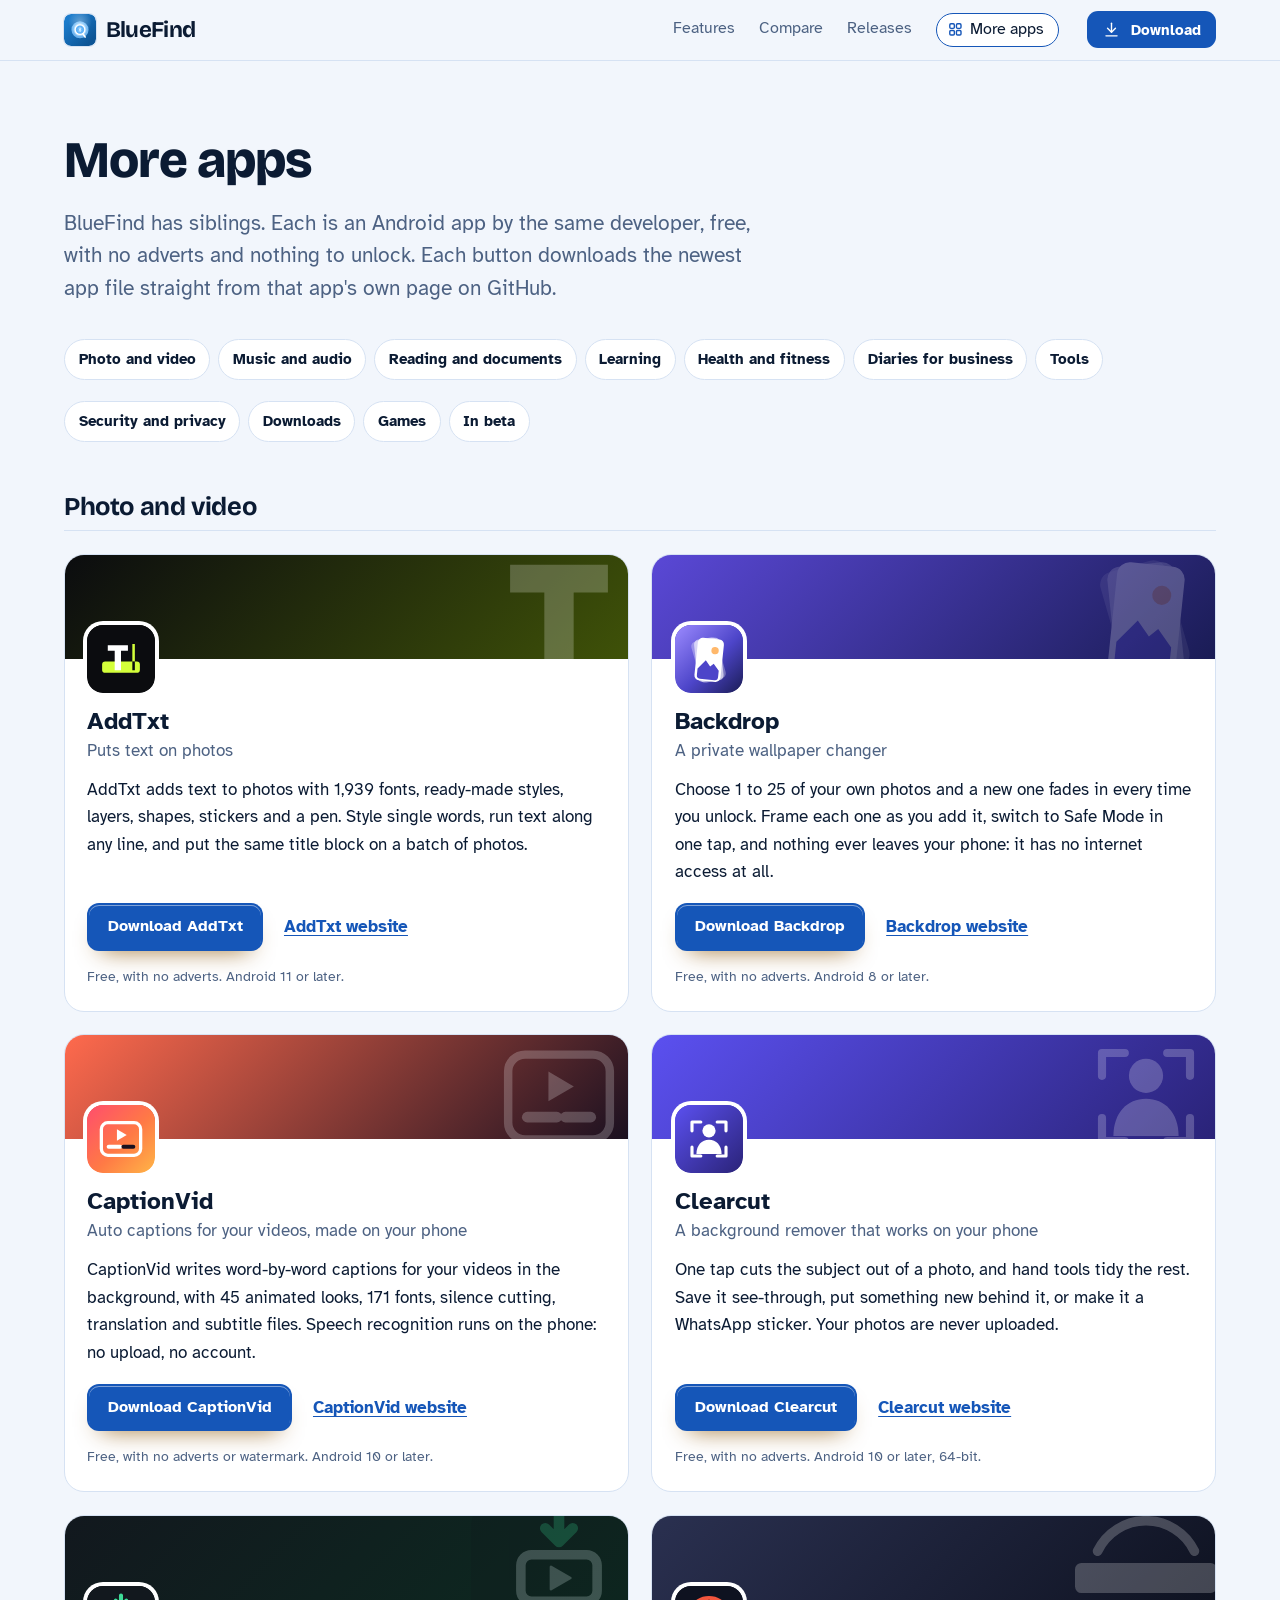
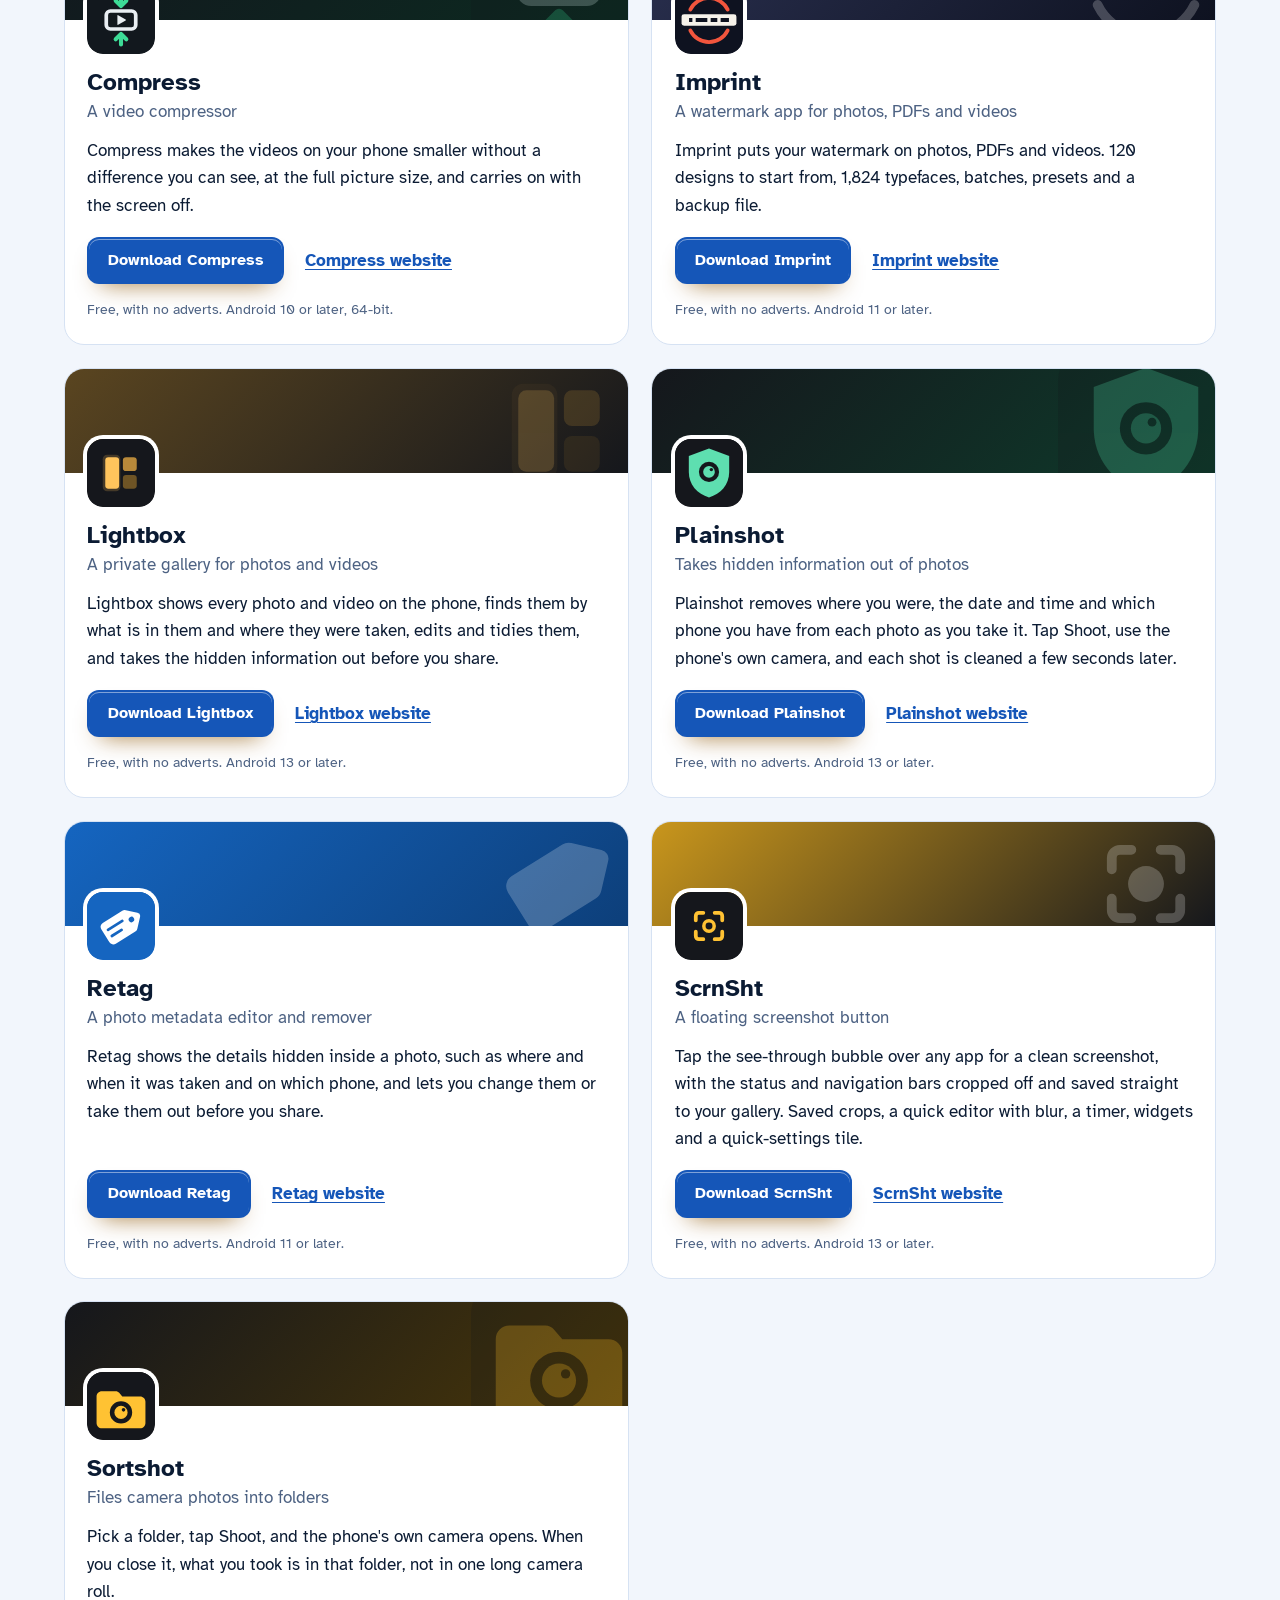
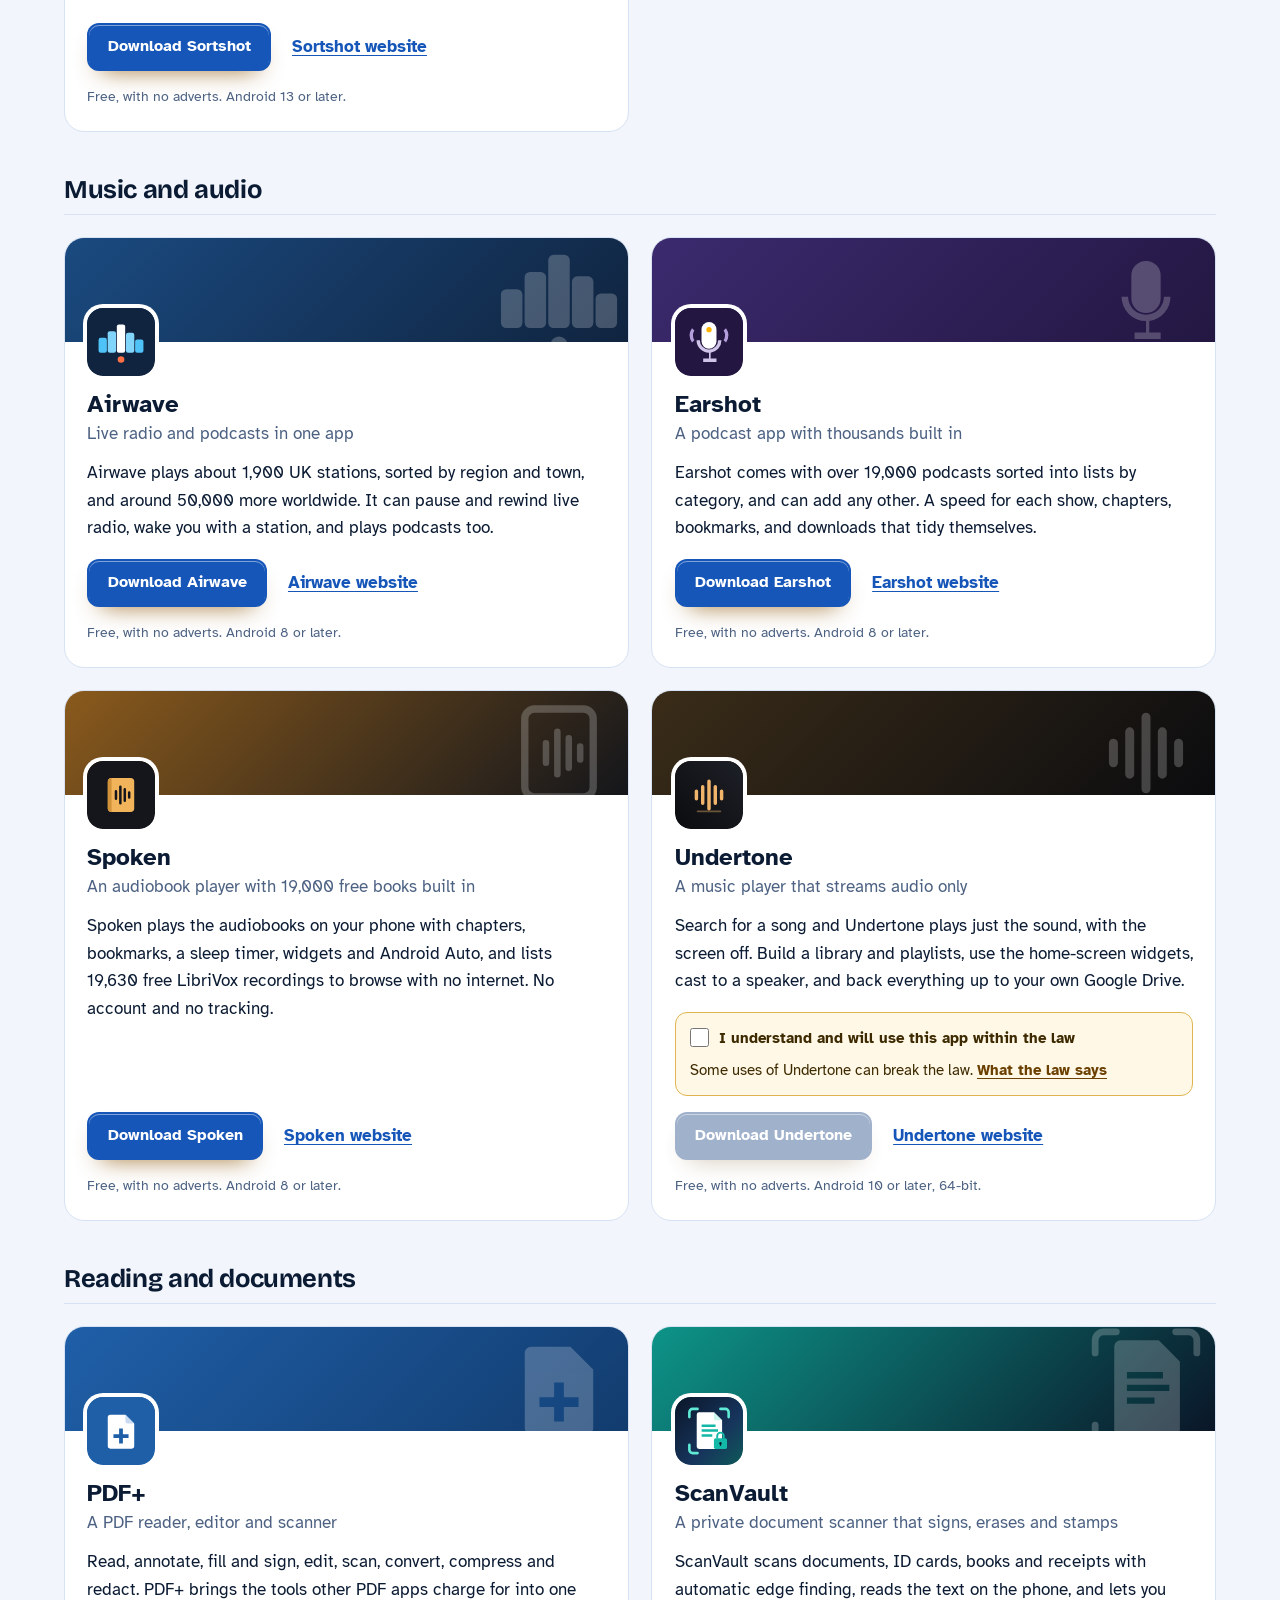
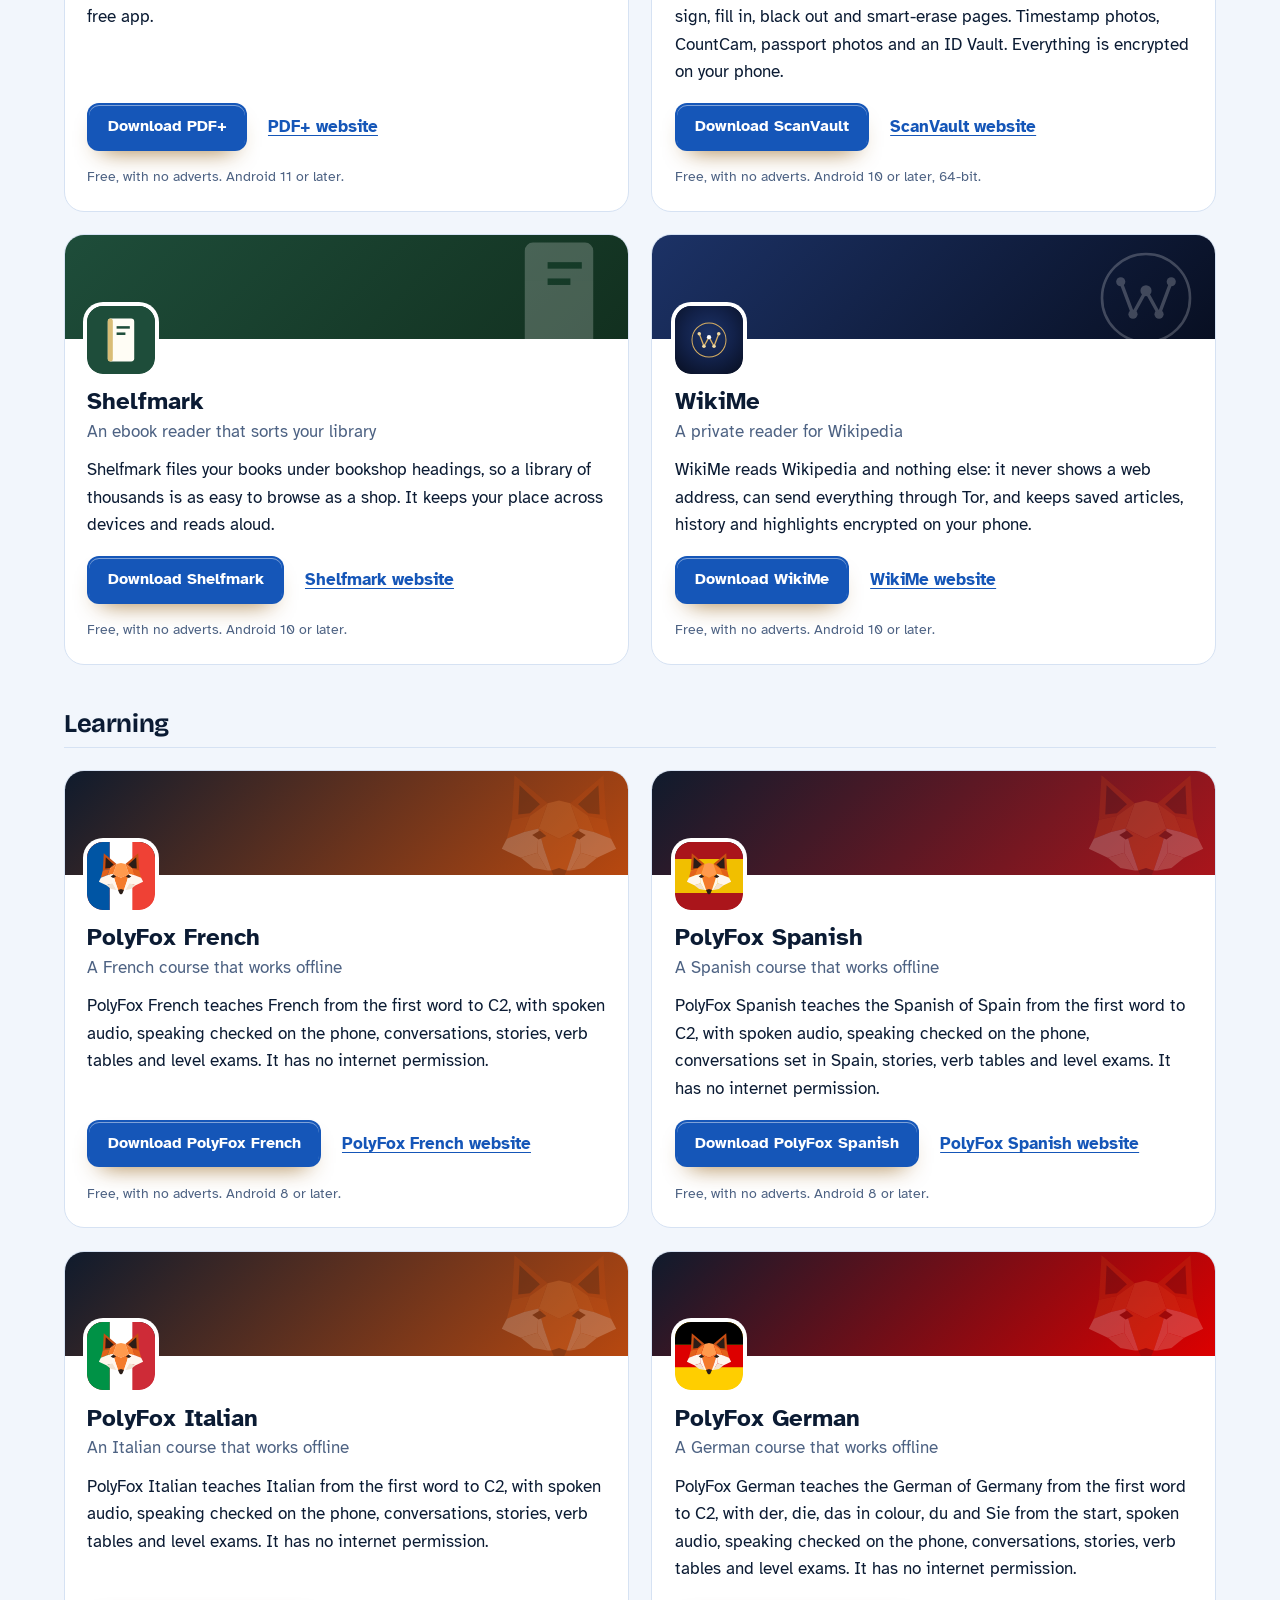
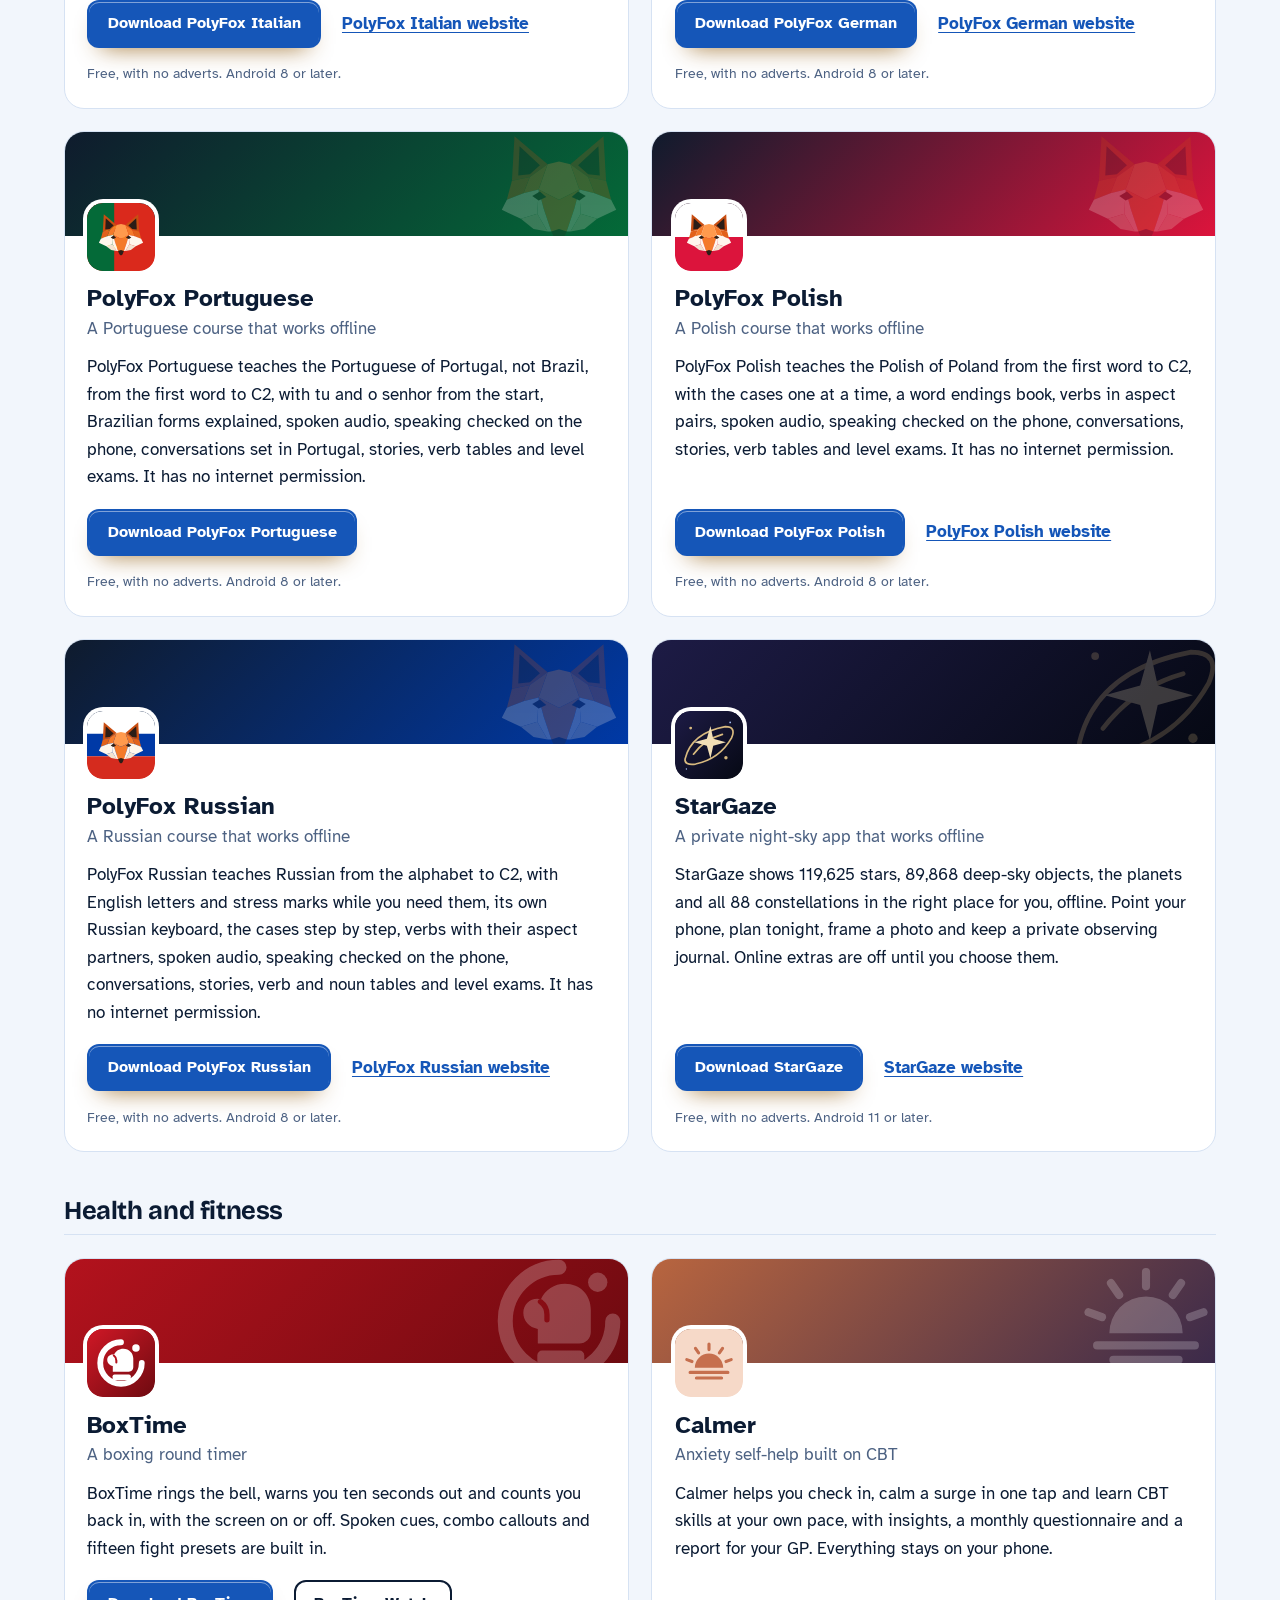
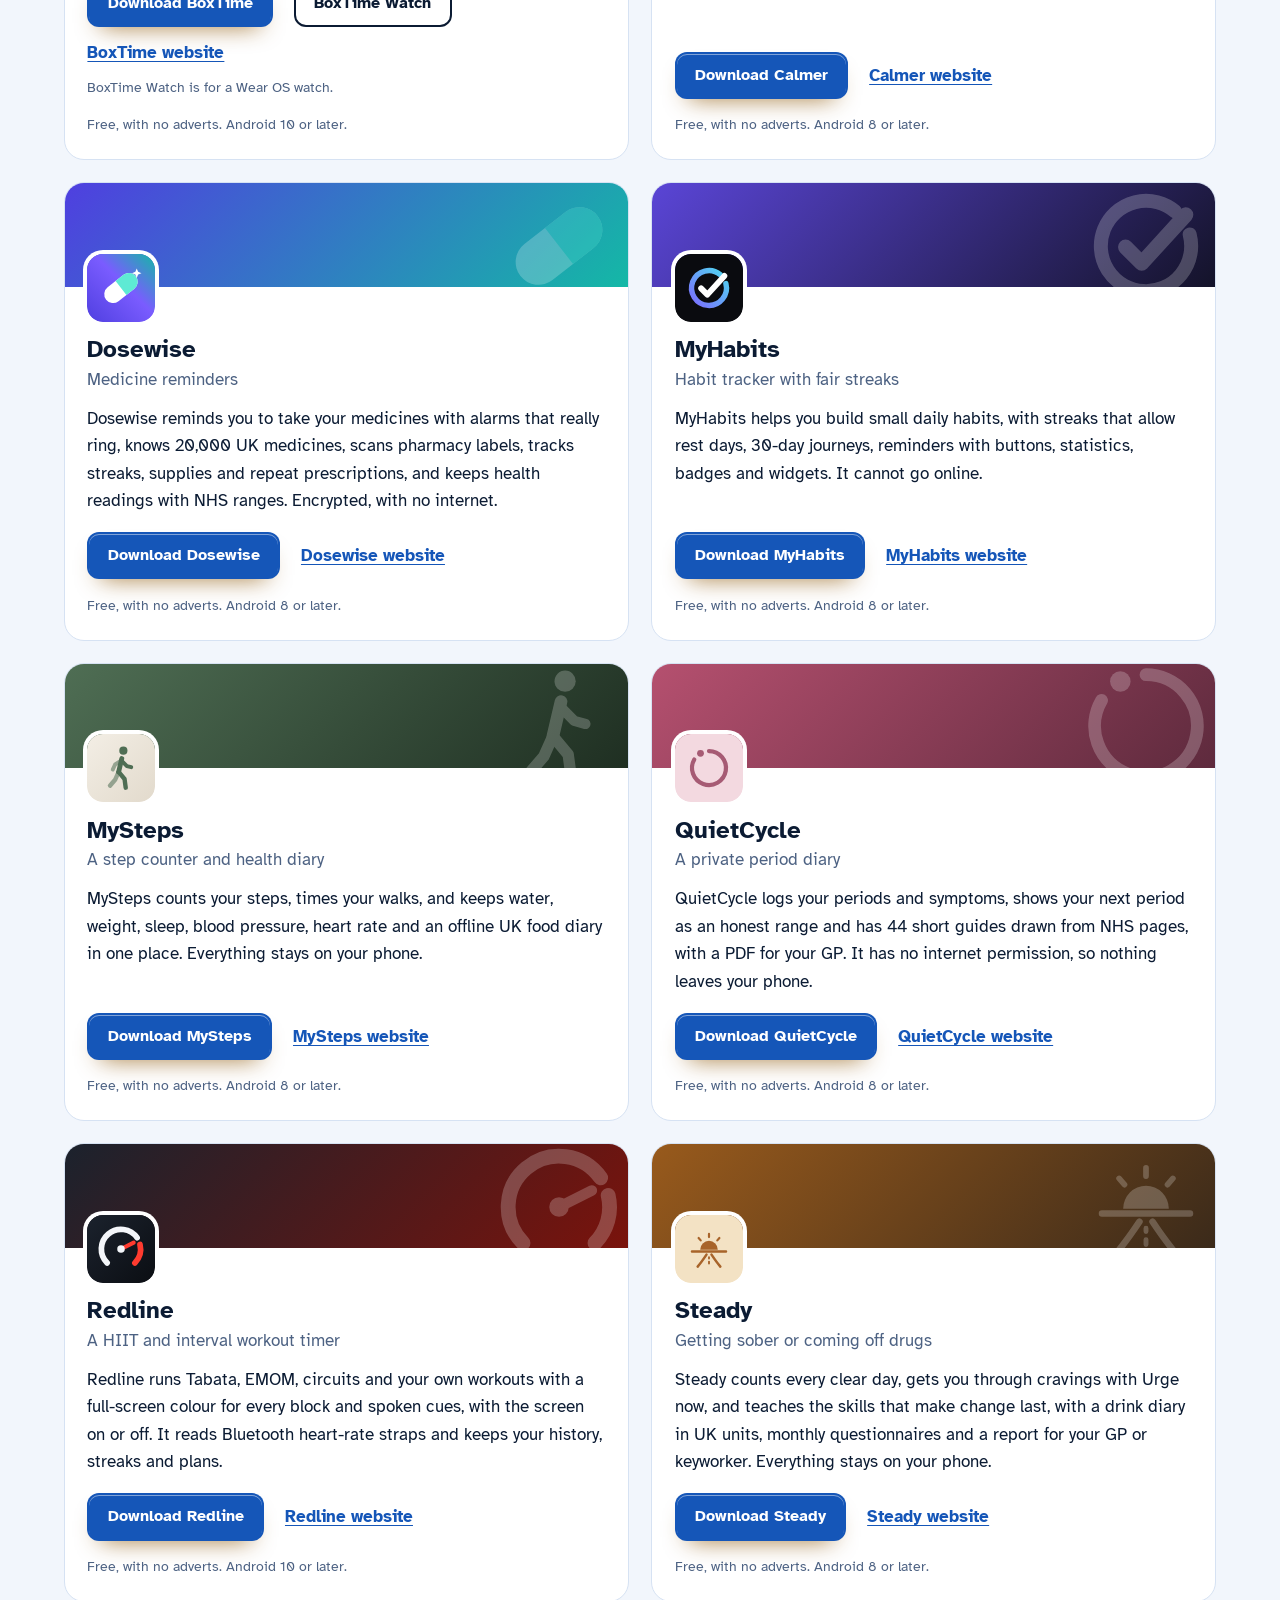
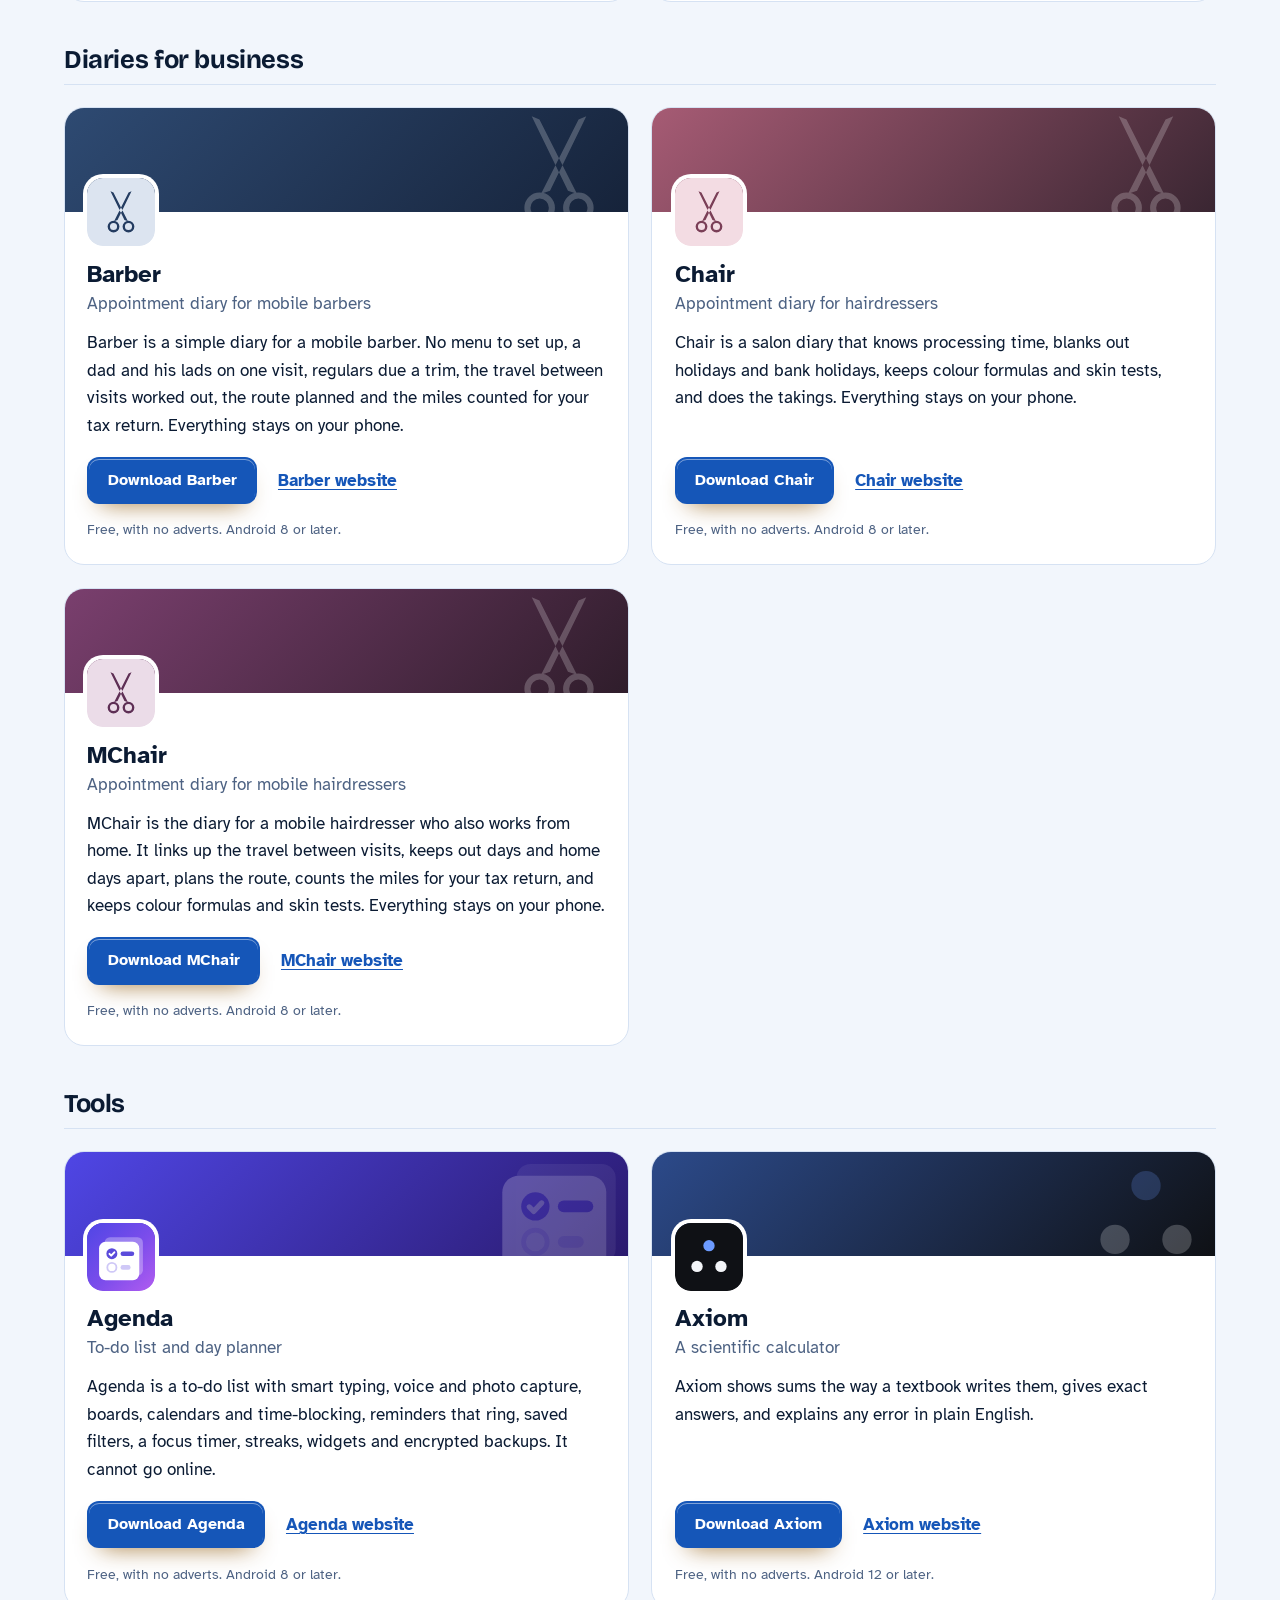
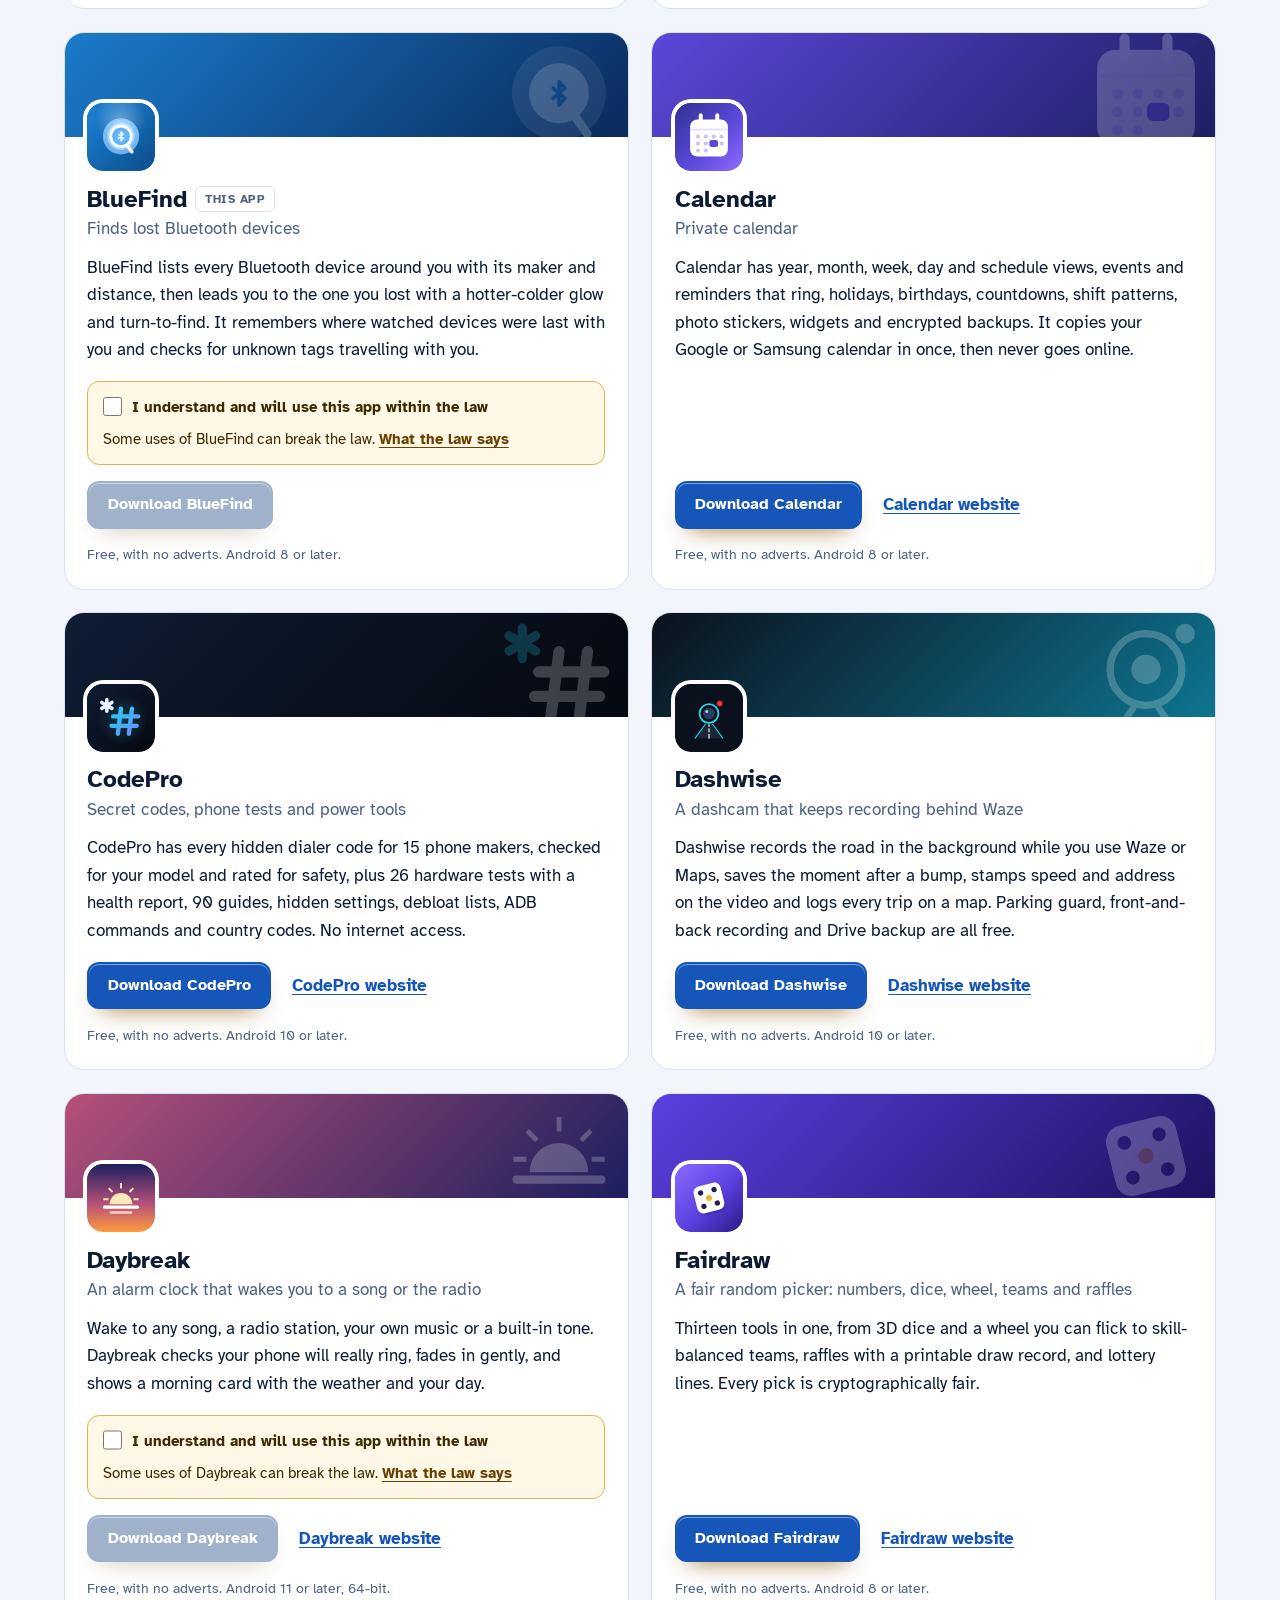
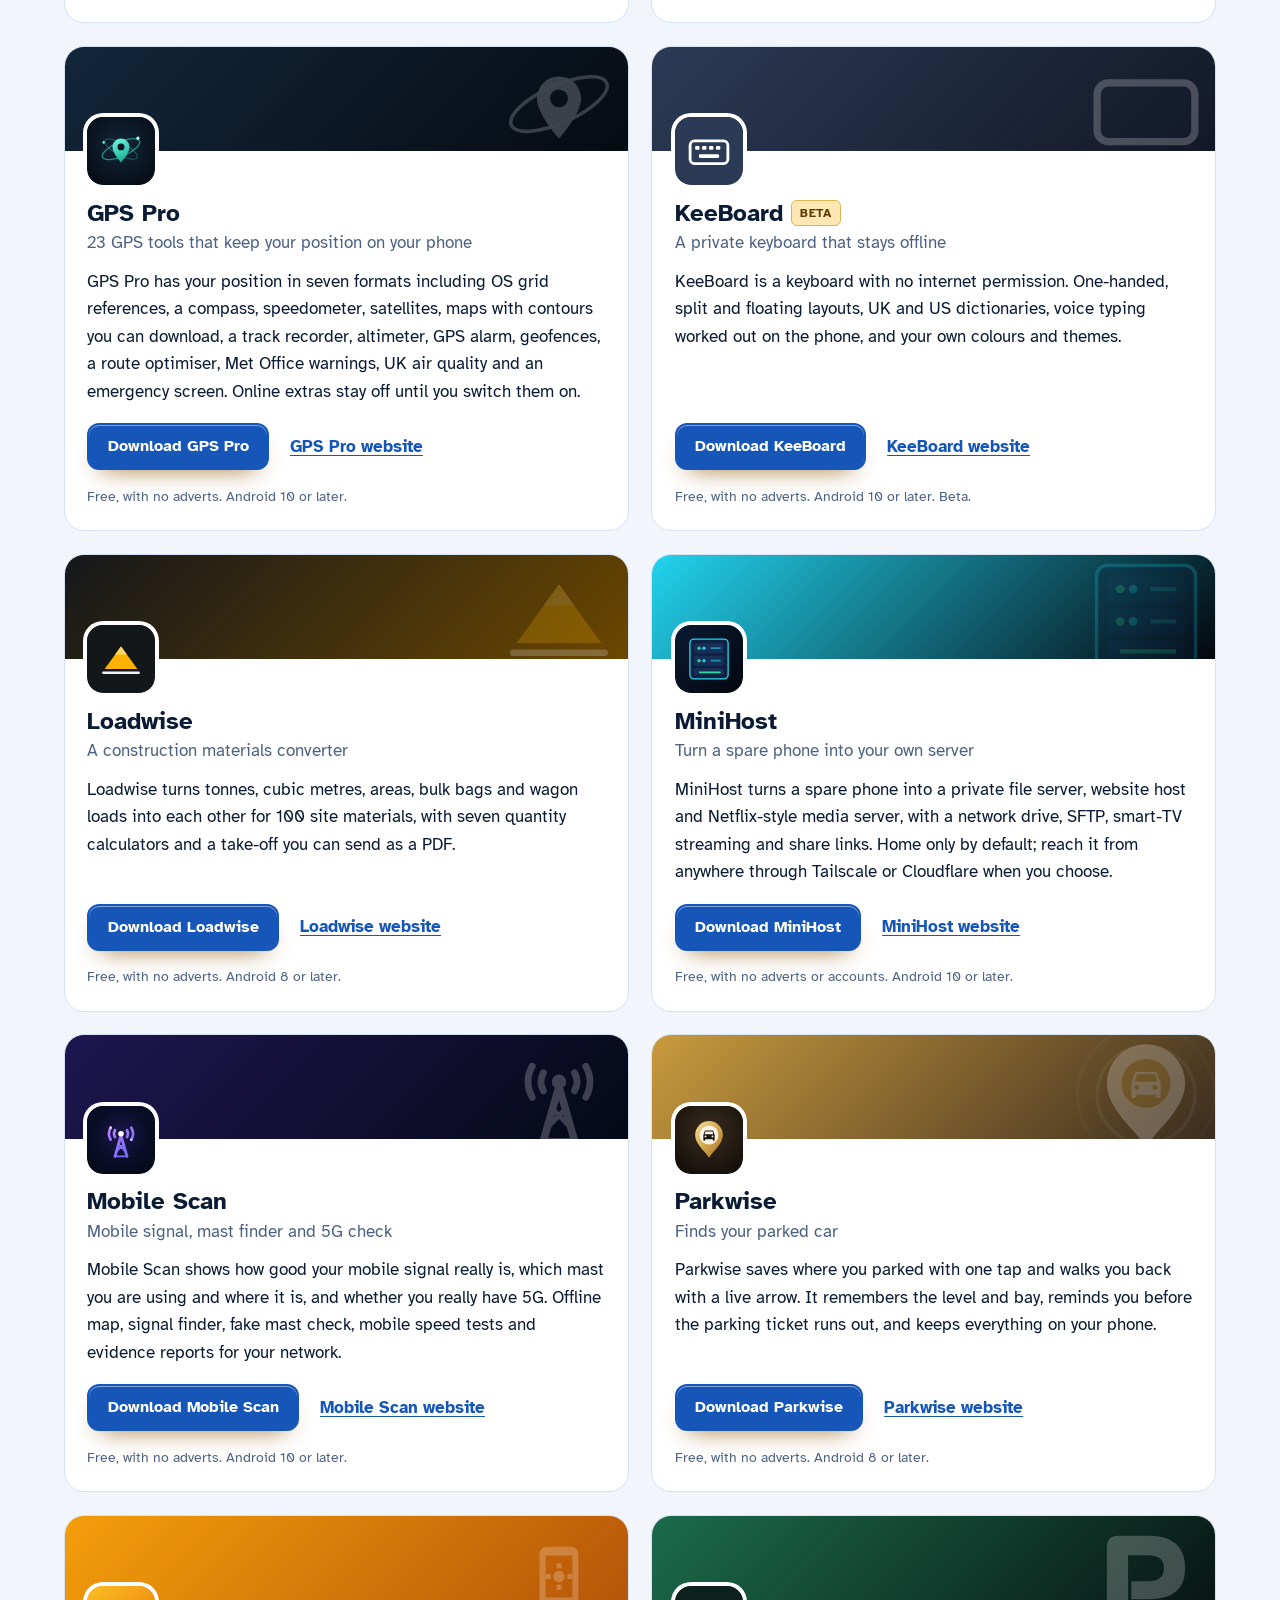
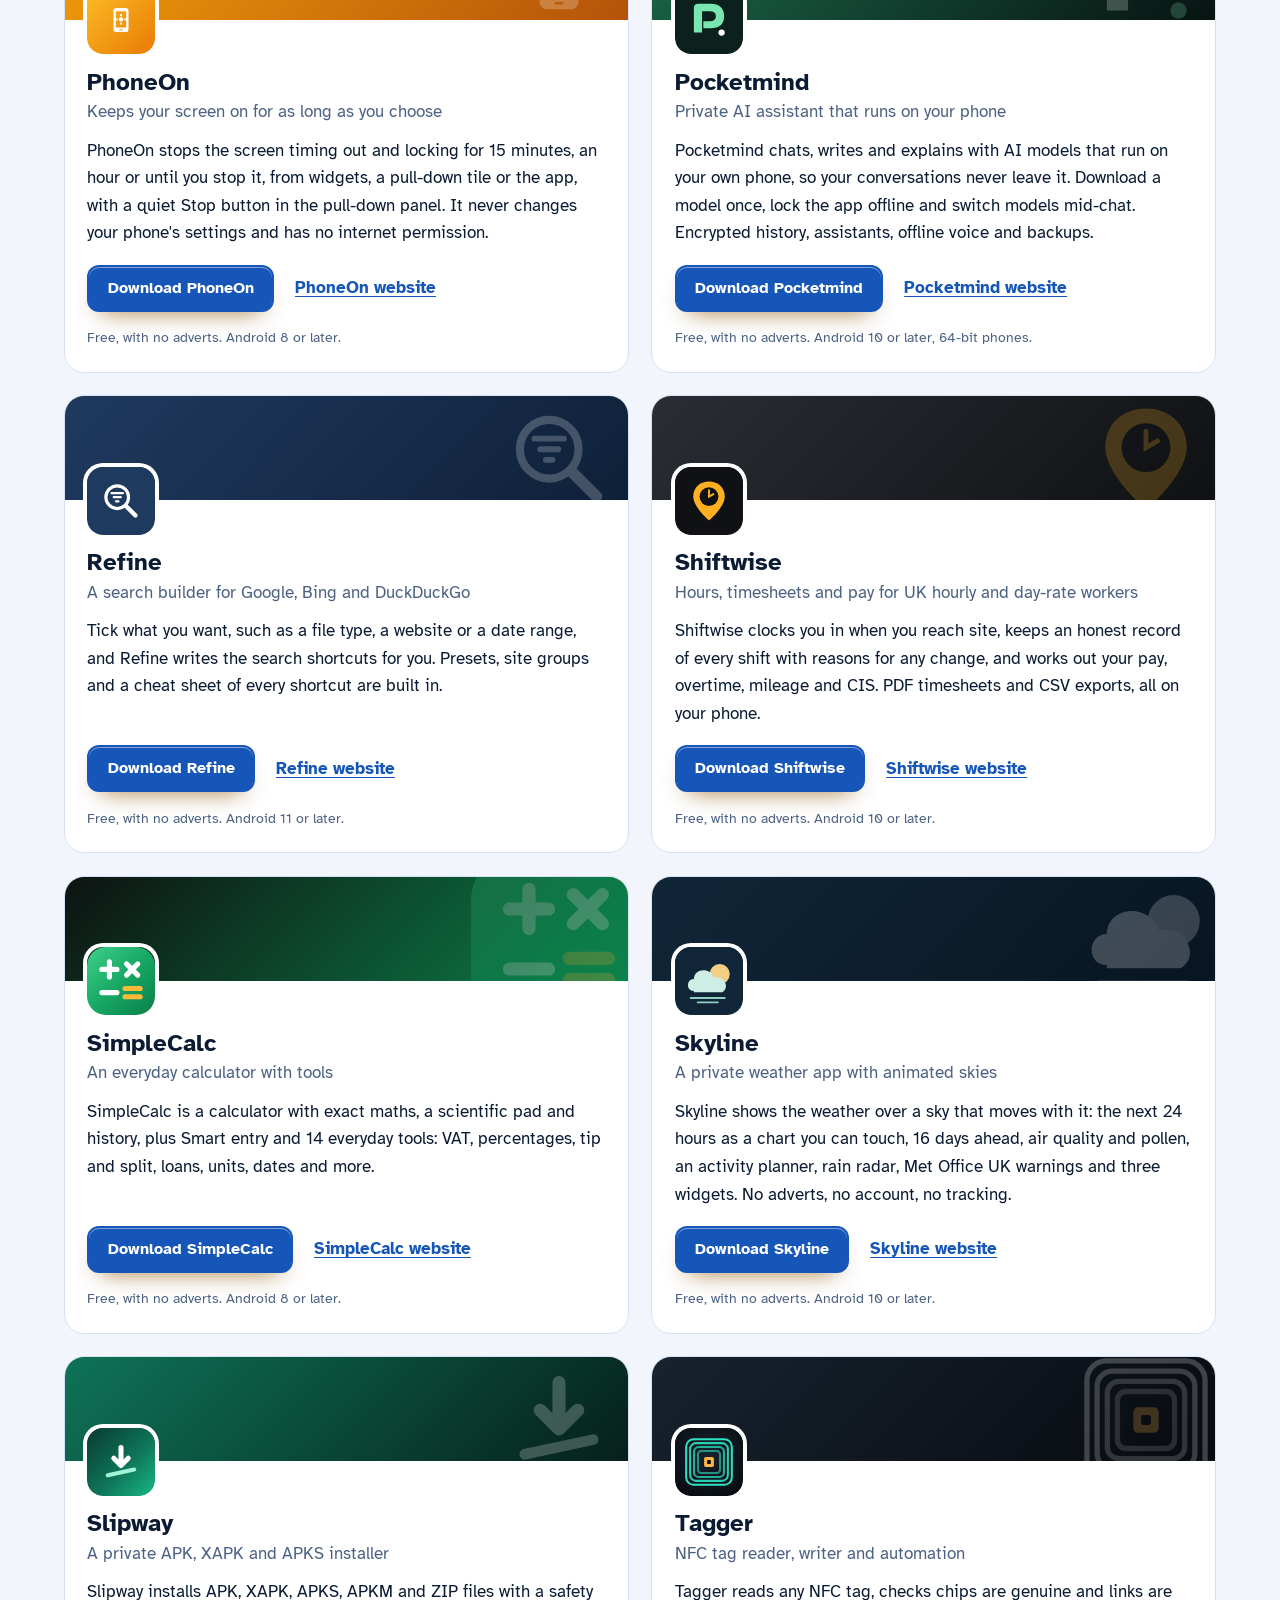
==== commit 265d7eb8: "More apps: add Slipway" ====
--- a/more-apps.html
+++ b/more-apps.html
@@ -4,7 +4,7 @@
 <meta charset="utf-8">
 <meta name="viewport" content="width=device-width, initial-scale=1">
 <title>More free Android apps from the maker of BlueFind</title>
-<meta name="description" content="All 92 free Android apps from the maker of BlueFind, in one list by category, each with its download and a link to its website.">
+<meta name="description" content="All 93 free Android apps from the maker of BlueFind, in one list by category, each with its download and a link to its website.">
 <meta name="author" content="Jonathan Jackson">
 <link rel="canonical" href="https://customgpter.github.io/bluefind/more-apps.html">
 <meta name="theme-color" content="#f2f6fc" media="(prefers-color-scheme: light)">
@@ -12,7 +12,7 @@
 <meta property="og:type" content="website">
 <meta property="og:site_name" content="BlueFind">
 <meta property="og:title" content="More free Android apps from the maker of BlueFind">
-<meta property="og:description" content="All 92 free Android apps from the maker of BlueFind, in one list by category, each with its download and a link to its website.">
+<meta property="og:description" content="All 93 free Android apps from the maker of BlueFind, in one list by category, each with its download and a link to its website.">
 <meta property="og:url" content="https://customgpter.github.io/bluefind/more-apps.html">
 <meta property="og:image" content="https://customgpter.github.io/bluefind/assets/og.png">
 <meta property="og:image:width" content="1200">
@@ -26,7 +26,7 @@
 <link rel="preload" href="./assets/fonts/atkinson-hyperlegible-latin-400-normal.woff2" as="font" type="font/woff2" crossorigin>
 <link rel="stylesheet" href="./assets/site.css?v=1">
 <link rel="stylesheet" href="./assets/house.css?v=1">
-<script type="application/ld+json">{"@context":"https://schema.org","@type":"ItemList","name":"Apps from the maker of BlueFind","url":"https://customgpter.github.io/bluefind/more-apps.html","itemListElement":[{"@type":"ListItem","position":1,"name":"AddTxt","url":"https://customgpter.github.io/addtxt/"},{"@type":"ListItem","position":2,"name":"Backdrop","url":"https://customgpter.github.io/backdrop/"},{"@type":"ListItem","position":3,"name":"CaptionVid","url":"https://customgpter.github.io/captionvid/"},{"@type":"ListItem","position":4,"name":"Clearcut","url":"https://customgpter.github.io/clearcut/"},{"@type":"ListItem","position":5,"name":"Compress","url":"https://customgpter.github.io/compress/"},{"@type":"ListItem","position":6,"name":"Imprint","url":"https://customgpter.github.io/imprint/"},{"@type":"ListItem","position":7,"name":"Lightbox","url":"https://customgpter.github.io/lightbox/"},{"@type":"ListItem","position":8,"name":"Plainshot","url":"https://customgpter.github.io/plainshot/"},{"@type":"ListItem","position":9,"name":"Retag","url":"https://customgpter.github.io/retag/"},{"@type":"ListItem","position":10,"name":"ScrnSht","url":"https://customgpter.github.io/scrnsht/"},{"@type":"ListItem","position":11,"name":"Sortshot","url":"https://customgpter.github.io/sortshot/"},{"@type":"ListItem","position":12,"name":"Airwave","url":"https://customgpter.github.io/airwave/"},{"@type":"ListItem","position":13,"name":"Earshot","url":"https://customgpter.github.io/earshot/"},{"@type":"ListItem","position":14,"name":"Spoken","url":"https://customgpter.github.io/spoken/"},{"@type":"ListItem","position":15,"name":"Undertone","url":"https://customgpter.github.io/undertone/"},{"@type":"ListItem","position":16,"name":"PDF+","url":"https://customgpter.github.io/pdfplus/"},{"@type":"ListItem","position":17,"name":"ScanVault","url":"https://customgpter.github.io/scanvault/"},{"@type":"ListItem","position":18,"name":"Shelfmark","url":"https://customgpter.github.io/shelfmark/"},{"@type":"ListItem","position":19,"name":"WikiMe","url":"https://customgpter.github.io/wikime/"},{"@type":"ListItem","position":20,"name":"PolyFox French","url":"https://customgpter.github.io/polyfox/"},{"@type":"ListItem","position":21,"name":"PolyFox German","url":"https://customgpter.github.io/polyfox-german/"},{"@type":"ListItem","position":22,"name":"PolyFox Polish","url":"https://customgpter.github.io/polyfox-polish/"},{"@type":"ListItem","position":23,"name":"PolyFox Russian","url":"https://customgpter.github.io/polyfox-russian/"},{"@type":"ListItem","position":24,"name":"StarGaze","url":"https://customgpter.github.io/stargaze/"},{"@type":"ListItem","position":25,"name":"BoxTime","url":"https://customgpter.github.io/boxtime/"},{"@type":"ListItem","position":26,"name":"Calmer","url":"https://customgpter.github.io/calmer/"},{"@type":"ListItem","position":27,"name":"Dosewise","url":"https://customgpter.github.io/dosewise/"},{"@type":"ListItem","position":28,"name":"MyHabits","url":"https://customgpter.github.io/myhabits/"},{"@type":"ListItem","position":29,"name":"MySteps","url":"https://customgpter.github.io/mysteps/"},{"@type":"ListItem","position":30,"name":"QuietCycle","url":"https://customgpter.github.io/quietcycle/"},{"@type":"ListItem","position":31,"name":"Redline","url":"https://customgpter.github.io/redline/"},{"@type":"ListItem","position":32,"name":"Steady","url":"https://customgpter.github.io/steady/"},{"@type":"ListItem","position":33,"name":"Barber","url":"https://customgpter.github.io/barber/"},{"@type":"ListItem","position":34,"name":"Chair","url":"https://customgpter.github.io/chair/"},{"@type":"ListItem","position":35,"name":"MChair","url":"https://customgpter.github.io/mchair/"},{"@type":"ListItem","position":36,"name":"Agenda","url":"https://customgpter.github.io/agenda/"},{"@type":"ListItem","position":37,"name":"Axiom","url":"https://customgpter.github.io/axiom/"},{"@type":"ListItem","position":38,"name":"BlueFind","url":"https://customgpter.github.io/bluefind/"},{"@type":"ListItem","position":39,"name":"Calendar","url":"https://customgpter.github.io/calendar/"},{"@type":"ListItem","position":40,"name":"CodePro","url":"https://customgpter.github.io/codepro/"},{"@type":"ListItem","position":41,"name":"Dashwise","url":"https://customgpter.github.io/dashwise/"},{"@type":"ListItem","position":42,"name":"Daybreak","url":"https://customgpter.github.io/daybreak/"},{"@type":"ListItem","position":43,"name":"Fairdraw","url":"https://customgpter.github.io/fairdraw/"},{"@type":"ListItem","position":44,"name":"GPS Pro","url":"https://customgpter.github.io/gpspro/"},{"@type":"ListItem","position":45,"name":"KeeBoard","url":"https://customgpter.github.io/keeboard/"},{"@type":"ListItem","position":46,"name":"Loadwise","url":"https://customgpter.github.io/loadwise/"},{"@type":"ListItem","position":47,"name":"MiniHost","url":"https://customgpter.github.io/minihost/"},{"@type":"ListItem","position":48,"name":"Mobile Scan","url":"https://customgpter.github.io/mobilescan/"},{"@type":"ListItem","position":49,"name":"Parkwise","url":"https://customgpter.github.io/parkwise/"},{"@type":"ListItem","position":50,"name":"Pocketmind","url":"https://customgpter.github.io/pocketmind/"},{"@type":"ListItem","position":51,"name":"Refine","url":"https://customgpter.github.io/refine/"},{"@type":"ListItem","position":52,"name":"Shiftwise","url":"https://customgpter.github.io/shiftwise/"},{"@type":"ListItem","position":53,"name":"SimpleCalc","url":"https://customgpter.github.io/simplecalc/"},{"@type":"ListItem","position":54,"name":"Skyline","url":"https://customgpter.github.io/skyline/"},{"@type":"ListItem","position":55,"name":"Tagger","url":"https://customgpter.github.io/tagger/"},{"@type":"ListItem","position":56,"name":"TotalClean","url":"https://customgpter.github.io/totalclean/"},{"@type":"ListItem","position":57,"name":"TVLink","url":"https://customgpter.github.io/tvlink/"},{"@type":"ListItem","position":58,"name":"Unbox","url":"https://customgpter.github.io/unbox/"},{"@type":"ListItem","position":59,"name":"WhatsKeep","url":"https://customgpter.github.io/whatskeep/"},{"@type":"ListItem","position":60,"name":"WiFi Scan","url":"https://customgpter.github.io/wifiscan/"},{"@type":"ListItem","position":61,"name":"Auditly","url":"https://customgpter.github.io/auditly/"},{"@type":"ListItem","position":62,"name":"Backchannel","url":"https://customgpter.github.io/backchannel/"},{"@type":"ListItem","position":63,"name":"ENotes","url":"https://customgpter.github.io/enotes/"},{"@type":"ListItem","position":64,"name":"FindMe","url":"https://customgpter.github.io/findme/"},{"@type":"ListItem","position":65,"name":"iLock","url":"https://customgpter.github.io/ilock/"},{"@type":"ListItem","position":66,"name":"ImSafe","url":"https://customgpter.github.io/imsafe/"},{"@type":"ListItem","position":67,"name":"IShred","url":"https://customgpter.github.io/ishred/"},{"@type":"ListItem","position":68,"name":"LockBox","url":"https://customgpter.github.io/lockbox/"},{"@type":"ListItem","position":69,"name":"PassVault","url":"https://customgpter.github.io/passvault/"},{"@type":"ListItem","position":70,"name":"SpyFind","url":"https://customgpter.github.io/spyfind/"},{"@type":"ListItem","position":71,"name":"TextWipe","url":"https://customgpter.github.io/textwipe/"},{"@type":"ListItem","position":72,"name":"Tracewire","url":"https://customgpter.github.io/tracewire/"},{"@type":"ListItem","position":73,"name":"Vigil","url":"https://customgpter.github.io/vigil/"},{"@type":"ListItem","position":74,"name":"Grab","url":"https://customgpter.github.io/grab/"},{"@type":"ListItem","position":75,"name":"Swarm","url":"https://customgpter.github.io/swarm/"},{"@type":"ListItem","position":76,"name":"Plane Games","url":"https://customgpter.github.io/plane-games/"},{"@type":"ListItem","position":77,"name":"Ninefold","url":"https://customgpter.github.io/ninefold/"},{"@type":"ListItem","position":78,"name":"Cubewise","url":"https://customgpter.github.io/cubewise/"},{"@type":"ListItem","position":79,"name":"Tilewise","url":"https://customgpter.github.io/tilewise/"},{"@type":"ListItem","position":80,"name":"Letterwise","url":"https://customgpter.github.io/letterwise/"},{"@type":"ListItem","position":81,"name":"Kingside","url":"https://customgpter.github.io/kingside/"},{"@type":"ListItem","position":82,"name":"Deckhand","url":"https://customgpter.github.io/deckhand/"},{"@type":"ListItem","position":83,"name":"SNESForge","url":"https://customgpter.github.io/snesforge/"},{"@type":"ListItem","position":84,"name":"Fame Boy","url":"https://customgpter.github.io/fameboy/"},{"@type":"ListItem","position":85,"name":"PSPPro","url":"https://customgpter.github.io/psppro/"},{"@type":"ListItem","position":86,"name":"MegaGen","url":"https://customgpter.github.io/megagen/"},{"@type":"ListItem","position":87,"name":"QVR","url":"https://customgpter.github.io/qvr/"},{"@type":"ListItem","position":88,"name":"QVR Watch","url":"https://customgpter.github.io/qvr-watch/"},{"@type":"ListItem","position":89,"name":"QVRLite","url":"https://customgpter.github.io/qvrlite/"},{"@type":"ListItem","position":90,"name":"Onionz","url":"https://customgpter.github.io/onionz/"},{"@type":"ListItem","position":91,"name":"OnionzWeb","url":"https://customgpter.github.io/onionzweb/"}]}</script>
+<script type="application/ld+json">{"@context":"https://schema.org","@type":"ItemList","name":"Apps from the maker of BlueFind","url":"https://customgpter.github.io/bluefind/more-apps.html","itemListElement":[{"@type":"ListItem","position":1,"name":"AddTxt","url":"https://customgpter.github.io/addtxt/"},{"@type":"ListItem","position":2,"name":"Backdrop","url":"https://customgpter.github.io/backdrop/"},{"@type":"ListItem","position":3,"name":"CaptionVid","url":"https://customgpter.github.io/captionvid/"},{"@type":"ListItem","position":4,"name":"Clearcut","url":"https://customgpter.github.io/clearcut/"},{"@type":"ListItem","position":5,"name":"Compress","url":"https://customgpter.github.io/compress/"},{"@type":"ListItem","position":6,"name":"Imprint","url":"https://customgpter.github.io/imprint/"},{"@type":"ListItem","position":7,"name":"Lightbox","url":"https://customgpter.github.io/lightbox/"},{"@type":"ListItem","position":8,"name":"Plainshot","url":"https://customgpter.github.io/plainshot/"},{"@type":"ListItem","position":9,"name":"Retag","url":"https://customgpter.github.io/retag/"},{"@type":"ListItem","position":10,"name":"ScrnSht","url":"https://customgpter.github.io/scrnsht/"},{"@type":"ListItem","position":11,"name":"Sortshot","url":"https://customgpter.github.io/sortshot/"},{"@type":"ListItem","position":12,"name":"Airwave","url":"https://customgpter.github.io/airwave/"},{"@type":"ListItem","position":13,"name":"Earshot","url":"https://customgpter.github.io/earshot/"},{"@type":"ListItem","position":14,"name":"Spoken","url":"https://customgpter.github.io/spoken/"},{"@type":"ListItem","position":15,"name":"Undertone","url":"https://customgpter.github.io/undertone/"},{"@type":"ListItem","position":16,"name":"PDF+","url":"https://customgpter.github.io/pdfplus/"},{"@type":"ListItem","position":17,"name":"ScanVault","url":"https://customgpter.github.io/scanvault/"},{"@type":"ListItem","position":18,"name":"Shelfmark","url":"https://customgpter.github.io/shelfmark/"},{"@type":"ListItem","position":19,"name":"WikiMe","url":"https://customgpter.github.io/wikime/"},{"@type":"ListItem","position":20,"name":"PolyFox French","url":"https://customgpter.github.io/polyfox/"},{"@type":"ListItem","position":21,"name":"PolyFox German","url":"https://customgpter.github.io/polyfox-german/"},{"@type":"ListItem","position":22,"name":"PolyFox Polish","url":"https://customgpter.github.io/polyfox-polish/"},{"@type":"ListItem","position":23,"name":"PolyFox Russian","url":"https://customgpter.github.io/polyfox-russian/"},{"@type":"ListItem","position":24,"name":"StarGaze","url":"https://customgpter.github.io/stargaze/"},{"@type":"ListItem","position":25,"name":"BoxTime","url":"https://customgpter.github.io/boxtime/"},{"@type":"ListItem","position":26,"name":"Calmer","url":"https://customgpter.github.io/calmer/"},{"@type":"ListItem","position":27,"name":"Dosewise","url":"https://customgpter.github.io/dosewise/"},{"@type":"ListItem","position":28,"name":"MyHabits","url":"https://customgpter.github.io/myhabits/"},{"@type":"ListItem","position":29,"name":"MySteps","url":"https://customgpter.github.io/mysteps/"},{"@type":"ListItem","position":30,"name":"QuietCycle","url":"https://customgpter.github.io/quietcycle/"},{"@type":"ListItem","position":31,"name":"Redline","url":"https://customgpter.github.io/redline/"},{"@type":"ListItem","position":32,"name":"Steady","url":"https://customgpter.github.io/steady/"},{"@type":"ListItem","position":33,"name":"Barber","url":"https://customgpter.github.io/barber/"},{"@type":"ListItem","position":34,"name":"Chair","url":"https://customgpter.github.io/chair/"},{"@type":"ListItem","position":35,"name":"MChair","url":"https://customgpter.github.io/mchair/"},{"@type":"ListItem","position":36,"name":"Agenda","url":"https://customgpter.github.io/agenda/"},{"@type":"ListItem","position":37,"name":"Axiom","url":"https://customgpter.github.io/axiom/"},{"@type":"ListItem","position":38,"name":"BlueFind","url":"https://customgpter.github.io/bluefind/"},{"@type":"ListItem","position":39,"name":"Calendar","url":"https://customgpter.github.io/calendar/"},{"@type":"ListItem","position":40,"name":"CodePro","url":"https://customgpter.github.io/codepro/"},{"@type":"ListItem","position":41,"name":"Dashwise","url":"https://customgpter.github.io/dashwise/"},{"@type":"ListItem","position":42,"name":"Daybreak","url":"https://customgpter.github.io/daybreak/"},{"@type":"ListItem","position":43,"name":"Fairdraw","url":"https://customgpter.github.io/fairdraw/"},{"@type":"ListItem","position":44,"name":"GPS Pro","url":"https://customgpter.github.io/gpspro/"},{"@type":"ListItem","position":45,"name":"KeeBoard","url":"https://customgpter.github.io/keeboard/"},{"@type":"ListItem","position":46,"name":"Loadwise","url":"https://customgpter.github.io/loadwise/"},{"@type":"ListItem","position":47,"name":"MiniHost","url":"https://customgpter.github.io/minihost/"},{"@type":"ListItem","position":48,"name":"Mobile Scan","url":"https://customgpter.github.io/mobilescan/"},{"@type":"ListItem","position":49,"name":"Parkwise","url":"https://customgpter.github.io/parkwise/"},{"@type":"ListItem","position":50,"name":"Pocketmind","url":"https://customgpter.github.io/pocketmind/"},{"@type":"ListItem","position":51,"name":"Refine","url":"https://customgpter.github.io/refine/"},{"@type":"ListItem","position":52,"name":"Shiftwise","url":"https://customgpter.github.io/shiftwise/"},{"@type":"ListItem","position":53,"name":"SimpleCalc","url":"https://customgpter.github.io/simplecalc/"},{"@type":"ListItem","position":54,"name":"Skyline","url":"https://customgpter.github.io/skyline/"},{"@type":"ListItem","position":55,"name":"Slipway","url":"https://customgpter.github.io/slipway/"},{"@type":"ListItem","position":56,"name":"Tagger","url":"https://customgpter.github.io/tagger/"},{"@type":"ListItem","position":57,"name":"TotalClean","url":"https://customgpter.github.io/totalclean/"},{"@type":"ListItem","position":58,"name":"TVLink","url":"https://customgpter.github.io/tvlink/"},{"@type":"ListItem","position":59,"name":"Unbox","url":"https://customgpter.github.io/unbox/"},{"@type":"ListItem","position":60,"name":"WhatsKeep","url":"https://customgpter.github.io/whatskeep/"},{"@type":"ListItem","position":61,"name":"WiFi Scan","url":"https://customgpter.github.io/wifiscan/"},{"@type":"ListItem","position":62,"name":"Auditly","url":"https://customgpter.github.io/auditly/"},{"@type":"ListItem","position":63,"name":"Backchannel","url":"https://customgpter.github.io/backchannel/"},{"@type":"ListItem","position":64,"name":"ENotes","url":"https://customgpter.github.io/enotes/"},{"@type":"ListItem","position":65,"name":"FindMe","url":"https://customgpter.github.io/findme/"},{"@type":"ListItem","position":66,"name":"iLock","url":"https://customgpter.github.io/ilock/"},{"@type":"ListItem","position":67,"name":"ImSafe","url":"https://customgpter.github.io/imsafe/"},{"@type":"ListItem","position":68,"name":"IShred","url":"https://customgpter.github.io/ishred/"},{"@type":"ListItem","position":69,"name":"LockBox","url":"https://customgpter.github.io/lockbox/"},{"@type":"ListItem","position":70,"name":"PassVault","url":"https://customgpter.github.io/passvault/"},{"@type":"ListItem","position":71,"name":"SpyFind","url":"https://customgpter.github.io/spyfind/"},{"@type":"ListItem","position":72,"name":"TextWipe","url":"https://customgpter.github.io/textwipe/"},{"@type":"ListItem","position":73,"name":"Tracewire","url":"https://customgpter.github.io/tracewire/"},{"@type":"ListItem","position":74,"name":"Vigil","url":"https://customgpter.github.io/vigil/"},{"@type":"ListItem","position":75,"name":"Grab","url":"https://customgpter.github.io/grab/"},{"@type":"ListItem","position":76,"name":"Swarm","url":"https://customgpter.github.io/swarm/"},{"@type":"ListItem","position":77,"name":"Plane Games","url":"https://customgpter.github.io/plane-games/"},{"@type":"ListItem","position":78,"name":"Ninefold","url":"https://customgpter.github.io/ninefold/"},{"@type":"ListItem","position":79,"name":"Cubewise","url":"https://customgpter.github.io/cubewise/"},{"@type":"ListItem","position":80,"name":"Tilewise","url":"https://customgpter.github.io/tilewise/"},{"@type":"ListItem","position":81,"name":"Letterwise","url":"https://customgpter.github.io/letterwise/"},{"@type":"ListItem","position":82,"name":"Kingside","url":"https://customgpter.github.io/kingside/"},{"@type":"ListItem","position":83,"name":"Deckhand","url":"https://customgpter.github.io/deckhand/"},{"@type":"ListItem","position":84,"name":"SNESForge","url":"https://customgpter.github.io/snesforge/"},{"@type":"ListItem","position":85,"name":"Fame Boy","url":"https://customgpter.github.io/fameboy/"},{"@type":"ListItem","position":86,"name":"PSPPro","url":"https://customgpter.github.io/psppro/"},{"@type":"ListItem","position":87,"name":"MegaGen","url":"https://customgpter.github.io/megagen/"},{"@type":"ListItem","position":88,"name":"QVR","url":"https://customgpter.github.io/qvr/"},{"@type":"ListItem","position":89,"name":"QVR Watch","url":"https://customgpter.github.io/qvr-watch/"},{"@type":"ListItem","position":90,"name":"QVRLite","url":"https://customgpter.github.io/qvrlite/"},{"@type":"ListItem","position":91,"name":"Onionz","url":"https://customgpter.github.io/onionz/"},{"@type":"ListItem","position":92,"name":"OnionzWeb","url":"https://customgpter.github.io/onionzweb/"}]}</script>
 <link rel="stylesheet" href="./assets/apps-list.css?v=1">
 <script src="./assets/apps-list.js?v=1" defer></script>
 </head>
@@ -102,7 +102,7 @@
 <li class="mapp" style="--b:#2a2d33;--b2:#0f1114"><div class="mapp-cover" aria-hidden="true"><svg viewBox="0 0 108 108"><path d="M54 85C54 85 29 64 29 47C29 15 79 15 79 47C79 64 54 85 54 85Z" fill="#FFB020"/><circle cx="54" cy="47" r="15" fill="#0F1114"/><path d="M54 37V47L61 43" stroke="#FFB020" stroke-width="3" stroke-linecap="round" fill="none"/></svg></div><div class="mapp-body"><svg class="mapp-icon" viewBox="0 0 108 108" aria-hidden="true"><rect width="108" height="108" rx="24" fill="#0F1114"/><path d="M54 85C54 85 29 64 29 47C29 15 79 15 79 47C79 64 54 85 54 85Z" fill="#FFB020"/><circle cx="54" cy="47" r="15" fill="#0F1114"/><path d="M54 37V47L61 43" stroke="#FFB020" stroke-width="3" stroke-linecap="round" fill="none"/></svg><h3>Shiftwise</h3><p class="mapp-kind">Hours, timesheets and pay for UK hourly and day-rate workers</p><p class="mapp-say">Shiftwise clocks you in when you reach site, keeps an honest record of every shift with reasons for any change, and works out your pay, overtime, mileage and CIS. PDF timesheets and CSV exports, all on your phone.</p><p class="mapp-go"><a class="button" href="https://github.com/CustomGPTer/shiftwise/releases/latest/download/Shiftwise.apk">Download Shiftwise</a><a class="mapp-site" href="https://customgpter.github.io/shiftwise/">Shiftwise website</a></p><p class="mapp-needs">Free, with no adverts. Android 10 or later.</p></div></li>
 <li class="mapp" style="--b:#0e1311;--b2:#0b7f4a"><div class="mapp-cover" aria-hidden="true"><svg viewBox="0 0 108 108"><rect width="108" height="108" rx="30" fill="url(#scgc)"/><defs><linearGradient id="scgc" x1="0" y1="0" x2="1" y2="1"><stop offset="0" stop-color="#3fd18a"/><stop offset=".5" stop-color="#17a864"/><stop offset="1" stop-color="#0b7f4a"/></linearGradient></defs><g stroke-width="8.1" stroke-linecap="round" fill="none"><path stroke="#fff" d="M23.6 35.6h24M35.6 23.6v24M62.8 26.8l17.8 17.8M62.8 44.6l17.8-17.8M23.6 72.4h24"/><path stroke="#ffb938" d="M60.4 65.9h24M60.4 78.9h24"/></g></svg></div><div class="mapp-body"><svg class="mapp-icon" viewBox="0 0 108 108" aria-hidden="true"><rect width="108" height="108" rx="30" fill="url(#i-simplecalc-scgi)"/><defs><linearGradient id="i-simplecalc-scgi" x1="0" y1="0" x2="1" y2="1"><stop offset="0" stop-color="#3fd18a"/><stop offset=".5" stop-color="#17a864"/><stop offset="1" stop-color="#0b7f4a"/></linearGradient></defs><g stroke-width="8.1" stroke-linecap="round" fill="none"><path stroke="#fff" d="M23.6 35.6h24M35.6 23.6v24M62.8 26.8l17.8 17.8M62.8 44.6l17.8-17.8M23.6 72.4h24"/><path stroke="#ffb938" d="M60.4 65.9h24M60.4 78.9h24"/></g></svg><h3>SimpleCalc</h3><p class="mapp-kind">An everyday calculator with tools</p><p class="mapp-say">SimpleCalc is a calculator with exact maths, a scientific pad and history, plus Smart entry and 14 everyday tools: VAT, percentages, tip and split, loans, units, dates and more.</p><p class="mapp-go"><a class="button" href="https://github.com/CustomGPTer/simplecalc/releases/latest/download/SimpleCalc.apk">Download SimpleCalc</a><a class="mapp-site" href="https://customgpter.github.io/simplecalc/">SimpleCalc website</a></p><p class="mapp-needs">Free, with no adverts. Android 8 or later.</p></div></li>
 <li class="mapp" style="--b:#102638;--b2:#081522"><div class="mapp-cover" aria-hidden="true"><svg viewBox="0 0 108 108"><circle cx="71" cy="43" r="16" fill="#fff" fill-opacity=".85"/><path fill="#fff" d="M30,70C17,70 18,51 30,51C30,34 56,31 62,49C78,44 88,65 75,72L30,72Z"/><path d="M25,81L79,81M36,88L68,88" fill="none" stroke="#fff" stroke-width="3" stroke-linecap="round"/></svg></div><div class="mapp-body"><svg class="mapp-icon" viewBox="0 0 108 108" aria-hidden="true"><rect width="108" height="108" rx="24" fill="#102638"/><circle cx="71" cy="43" r="16" fill="#F4CE83"/><path fill="#CEEDE4" d="M30,70C17,70 18,51 30,51C30,34 56,31 62,49C78,44 88,65 75,72L30,72Z"/><path d="M25,81L79,81M36,88L68,88" fill="none" stroke="#92CDBE" stroke-width="3" stroke-linecap="round"/></svg><h3>Skyline</h3><p class="mapp-kind">A private weather app with animated skies</p><p class="mapp-say">Skyline shows the weather over a sky that moves with it: the next 24 hours as a chart you can touch, 16 days ahead, air quality and pollen, an activity planner, rain radar, Met Office UK warnings and three widgets. No adverts, no account, no tracking.</p><p class="mapp-go"><a class="button" href="https://github.com/CustomGPTer/skyline/releases/latest/download/Skyline.apk">Download Skyline</a><a class="mapp-site" href="https://customgpter.github.io/skyline/">Skyline website</a></p><p class="mapp-needs">Free, with no adverts. Android 10 or later.</p></div></li>
-<li class="mapp is-gated" style="--b:#17222e;--b2:#080b10"><div class="mapp-cover" aria-hidden="true"><svg viewBox="0 0 108 108"><g transform="translate(54 54) scale(1.25) translate(-54 -54)"><rect x="25" y="25" width="58" height="58" rx="9.5" fill="none" stroke="#fff" stroke-opacity="1" stroke-width="2.6"/><rect x="30" y="30" width="48" height="48" rx="7.6" fill="none" stroke="#fff" stroke-opacity=".9" stroke-width="2.6"/><rect x="35" y="35" width="38" height="38" rx="5.8" fill="none" stroke="#fff" stroke-opacity=".75" stroke-width="2.6"/><rect x="40" y="40" width="28" height="28" rx="4.2" fill="none" stroke="#fff" stroke-opacity=".6" stroke-width="2.6"/><rect x="47.8" y="47.8" width="12.4" height="12.4" rx="2.2" fill="#FFB547"/><rect x="51.6" y="51.6" width="4.8" height="4.8" rx="0.9" fill="#0B0F14"/></g></svg></div><div class="mapp-body"><svg class="mapp-icon" viewBox="0 0 108 108" aria-hidden="true"><defs><radialGradient id="i-tagger-tgg" cx="54" cy="40" r="80" gradientUnits="userSpaceOnUse"><stop offset="0" stop-color="#17222E"/><stop offset="1" stop-color="#080B10"/></radialGradient></defs><rect width="108" height="108" rx="24" fill="url(#i-tagger-tgg)"/><g transform="translate(54 54) scale(1.25) translate(-54 -54)"><rect x="25" y="25" width="58" height="58" rx="9.5" fill="none" stroke="#2DE1C2" stroke-opacity="1" stroke-width="2.6"/><rect x="30" y="30" width="48" height="48" rx="7.6" fill="none" stroke="#2DE1C2" stroke-opacity=".9" stroke-width="2.6"/><rect x="35" y="35" width="38" height="38" rx="5.8" fill="none" stroke="#2DE1C2" stroke-opacity=".75" stroke-width="2.6"/><rect x="40" y="40" width="28" height="28" rx="4.2" fill="none" stroke="#2DE1C2" stroke-opacity=".6" stroke-width="2.6"/><rect x="47.8" y="47.8" width="12.4" height="12.4" rx="2.2" fill="#FFB547"/><rect x="51.6" y="51.6" width="4.8" height="4.8" rx="0.9" fill="#0B0F14"/></g></svg><h3>Tagger</h3><p class="mapp-kind">NFC tag reader, writer and automation</p><p class="mapp-say">Tagger reads any NFC tag, checks chips are genuine and links are safe, writes 16 kinds of record, protects tags with passwords or encryption, and makes tags that run tasks on your phone. Every pro tool free, everything encrypted.</p><div class="mapp-law" data-gate><label><input type="checkbox"> I understand and will use this app within the law</label><p>Some uses of Tagger can break the law. <a href="https://customgpter.github.io/tagger/terms.html#law">What the law says</a></p><noscript><p>Turn on JavaScript to download, or use the <a href="https://customgpter.github.io/tagger/">Tagger website</a>.</p></noscript></div><p class="mapp-go"><a class="button" data-href="https://github.com/CustomGPTer/tagger/releases/latest/download/Tagger.apk" aria-disabled="true" role="link" tabindex="-1">Download Tagger</a><a class="mapp-site" href="https://customgpter.github.io/tagger/">Tagger website</a></p><p class="mapp-needs">Free, with no adverts. Android 10 or later, with NFC.</p></div></li>
+<li class="mapp is-gated" style="--b:#0e7357;--b2:#06201a"><div class="mapp-cover" aria-hidden="true"><svg viewBox="0 0 108 108"><path d="M33 75L75 66" stroke="#fff" stroke-width="6.5" stroke-linecap="round" fill="none"/><path d="M54 31L54 58" stroke="#fff" stroke-width="8" stroke-linecap="round" fill="none"/><path d="M42.5 48L54 59.5L65.5 48" stroke="#fff" stroke-width="8" stroke-linecap="round" stroke-linejoin="round" fill="none"/></svg></div><div class="mapp-body"><svg class="mapp-icon" viewBox="0 0 108 108" aria-hidden="true"><defs><linearGradient id="i-slipway-swbg" x1="0" y1="0" x2="1" y2="1"><stop offset="0" stop-color="#0a3a30"/><stop offset=".55" stop-color="#0e7357"/><stop offset="1" stop-color="#19b784"/></linearGradient></defs><rect width="108" height="108" rx="24" fill="url(#i-slipway-swbg)"/><path d="M33 75L75 66" stroke="#9ff3d6" stroke-width="6.5" stroke-linecap="round" fill="none"/><path d="M54 31L54 58" stroke="#fff" stroke-width="8" stroke-linecap="round" fill="none"/><path d="M42.5 48L54 59.5L65.5 48" stroke="#fff" stroke-width="8" stroke-linecap="round" stroke-linejoin="round" fill="none"/></svg><h3>Slipway</h3><p class="mapp-kind">A private APK, XAPK and APKS installer</p><p class="mapp-say">Slipway installs APK, XAPK, APKS, APKM and ZIP files with a safety report first: a red, amber or green verdict, permissions in plain English, signature and tracker checks. Revision-aware library, install queue and history. It has no internet access.</p><div class="mapp-law" data-gate><label><input type="checkbox"> I understand and will use this app within the law</label><p>Installing copies of apps you have no right to use can break copyright law. <a href="https://customgpter.github.io/slipway/terms.html#law">What the law says</a></p><noscript><p>Turn on JavaScript to download, or use the <a href="https://customgpter.github.io/slipway/">Slipway website</a>.</p></noscript></div><p class="mapp-go"><a class="button" data-href="https://github.com/CustomGPTer/slipway/releases/latest/download/Slipway.apk" aria-disabled="true" role="link" tabindex="-1">Download Slipway</a><a class="mapp-site" href="https://customgpter.github.io/slipway/">Slipway website</a></p><p class="mapp-needs">Free, with no adverts. Android 10 or later.</p></div></li><li class="mapp is-gated" style="--b:#17222e;--b2:#080b10"><div class="mapp-cover" aria-hidden="true"><svg viewBox="0 0 108 108"><g transform="translate(54 54) scale(1.25) translate(-54 -54)"><rect x="25" y="25" width="58" height="58" rx="9.5" fill="none" stroke="#fff" stroke-opacity="1" stroke-width="2.6"/><rect x="30" y="30" width="48" height="48" rx="7.6" fill="none" stroke="#fff" stroke-opacity=".9" stroke-width="2.6"/><rect x="35" y="35" width="38" height="38" rx="5.8" fill="none" stroke="#fff" stroke-opacity=".75" stroke-width="2.6"/><rect x="40" y="40" width="28" height="28" rx="4.2" fill="none" stroke="#fff" stroke-opacity=".6" stroke-width="2.6"/><rect x="47.8" y="47.8" width="12.4" height="12.4" rx="2.2" fill="#FFB547"/><rect x="51.6" y="51.6" width="4.8" height="4.8" rx="0.9" fill="#0B0F14"/></g></svg></div><div class="mapp-body"><svg class="mapp-icon" viewBox="0 0 108 108" aria-hidden="true"><defs><radialGradient id="i-tagger-tgg" cx="54" cy="40" r="80" gradientUnits="userSpaceOnUse"><stop offset="0" stop-color="#17222E"/><stop offset="1" stop-color="#080B10"/></radialGradient></defs><rect width="108" height="108" rx="24" fill="url(#i-tagger-tgg)"/><g transform="translate(54 54) scale(1.25) translate(-54 -54)"><rect x="25" y="25" width="58" height="58" rx="9.5" fill="none" stroke="#2DE1C2" stroke-opacity="1" stroke-width="2.6"/><rect x="30" y="30" width="48" height="48" rx="7.6" fill="none" stroke="#2DE1C2" stroke-opacity=".9" stroke-width="2.6"/><rect x="35" y="35" width="38" height="38" rx="5.8" fill="none" stroke="#2DE1C2" stroke-opacity=".75" stroke-width="2.6"/><rect x="40" y="40" width="28" height="28" rx="4.2" fill="none" stroke="#2DE1C2" stroke-opacity=".6" stroke-width="2.6"/><rect x="47.8" y="47.8" width="12.4" height="12.4" rx="2.2" fill="#FFB547"/><rect x="51.6" y="51.6" width="4.8" height="4.8" rx="0.9" fill="#0B0F14"/></g></svg><h3>Tagger</h3><p class="mapp-kind">NFC tag reader, writer and automation</p><p class="mapp-say">Tagger reads any NFC tag, checks chips are genuine and links are safe, writes 16 kinds of record, protects tags with passwords or encryption, and makes tags that run tasks on your phone. Every pro tool free, everything encrypted.</p><div class="mapp-law" data-gate><label><input type="checkbox"> I understand and will use this app within the law</label><p>Some uses of Tagger can break the law. <a href="https://customgpter.github.io/tagger/terms.html#law">What the law says</a></p><noscript><p>Turn on JavaScript to download, or use the <a href="https://customgpter.github.io/tagger/">Tagger website</a>.</p></noscript></div><p class="mapp-go"><a class="button" data-href="https://github.com/CustomGPTer/tagger/releases/latest/download/Tagger.apk" aria-disabled="true" role="link" tabindex="-1">Download Tagger</a><a class="mapp-site" href="https://customgpter.github.io/tagger/">Tagger website</a></p><p class="mapp-needs">Free, with no adverts. Android 10 or later, with NFC.</p></div></li>
 <li class="mapp" style="--b:#0b0f14;--b2:#0d3340"><div class="mapp-cover" aria-hidden="true"><svg viewBox="0 0 64 64"><rect width="64" height="64" rx="14" fill="#0b0f14"/><circle cx="32" cy="32" r="19" fill="none" stroke="#35d0f2" stroke-width="6" stroke-linecap="round" stroke-dasharray="92 28" transform="rotate(-210 32 32)"/><path d="M32 22l3 7 7 3-7 3-3 7-3-7-7-3 7-3z" fill="#e9eef3"/></svg></div><div class="mapp-body"><svg class="mapp-icon" viewBox="0 0 64 64" aria-hidden="true"><rect width="64" height="64" rx="14" fill="#0b0f14"/><circle cx="32" cy="32" r="19" fill="none" stroke="#35d0f2" stroke-width="6" stroke-linecap="round" stroke-dasharray="92 28" transform="rotate(-210 32 32)"/><path d="M32 22l3 7 7 3-7 3-3 7-3-7-7-3 7-3z" fill="#e9eef3"/></svg><h3>TotalClean</h3><p class="mapp-kind">A phone cleaner with a safety bin</p><p class="mapp-say">TotalClean clears junk, finds the big and duplicate files, and puts anything personal in a 30-day bin first, so a clean-up can be undone.</p><p class="mapp-go"><a class="button" href="https://github.com/CustomGPTer/totalclean/releases/latest/download/TotalClean.apk">Download TotalClean</a><a class="mapp-site" href="https://customgpter.github.io/totalclean/">TotalClean website</a></p><p class="mapp-needs">Free, with no adverts. Android 11 or later.</p></div></li>
 <li class="mapp" style="--b:#6d55d9;--b2:#18162b"><div class="mapp-cover" aria-hidden="true"><svg viewBox="0 0 108 108"><path d="M36 25.5Q54 9 72 25.5M43 34Q54 24.5 65 34" fill="none" stroke="#fff" stroke-width="4" stroke-linecap="round"/><rect x="36" y="42" width="36" height="51" rx="6" fill="#fff"/><path fill="#6d55d9" d="M51 52h6v7h7v6h-7v7h-6v-7h-7v-6h7zM46 80h5v5h-5zM57 80h5v5h-5z"/></svg></div><div class="mapp-body"><svg class="mapp-icon" viewBox="0 0 108 108" aria-hidden="true"><rect width="108" height="108" rx="24" fill="#18162b"/><path d="M36 25.5Q54 9 72 25.5M43 34Q54 24.5 65 34" fill="none" stroke="#bca6ff" stroke-width="4" stroke-linecap="round"/><rect x="36" y="42" width="36" height="51" rx="6" fill="#a78bfa"/><path fill="#221a36" d="M51 52h6v7h7v6h-7v7h-6v-7h-7v-6h7zM46 80h5v5h-5zM57 80h5v5h-5z"/></svg><h3>TVLink</h3><p class="mapp-kind">A private TV remote for your home Wi-Fi</p><p class="mapp-say">TVLink works Samsung, LG, Sony, Philips, Panasonic, Android TV and Google TV sets over your home Wi-Fi, or by infrared on phones with an IR blaster. Eight remote skins, favourites, streaming buttons, activities, widgets and an app lock. Nothing leaves your home network.</p><p class="mapp-go"><a class="button" href="https://github.com/CustomGPTer/tvlink/releases/latest/download/TVLink.apk">Download TVLink</a><a class="mapp-site" href="https://customgpter.github.io/tvlink/">TVLink website</a></p><p class="mapp-needs">Free, with no adverts. Android 10 or later.</p></div></li>
 <li class="mapp is-gated" style="--b:#0f1e3d;--b2:#050914"><div class="mapp-cover" aria-hidden="true"><svg viewBox="0 0 108 108"><path d="M38 49L54 40L46 34L30 43Z" fill="#fff"/><path d="M54 40L70 49L78 43L62 34Z" fill="#fff"/><path d="M38 49L54 40L70 49L54 58Z" fill="none" stroke="#fff" stroke-width="1.5"/><path d="M38 49L54 58L54 78L38 69Z" fill="#fff"/><path d="M54 58L70 49L70 69L54 78Z" fill="#fff"/><path d="M51.5 52L51.5 33L46 33L54 24L62 33L56.5 33L56.5 52Z" fill="#fff"/></svg></div><div class="mapp-body"><svg class="mapp-icon" viewBox="0 0 108 108" aria-hidden="true"><defs><linearGradient id="i-unbox-ubbg" x1="0" y1="0" x2="1" y2="1"><stop offset="0" stop-color="#0f1e3d"/><stop offset="1" stop-color="#050914"/></linearGradient><radialGradient id="i-unbox-ubgl" cx="50%" cy="50%" r="50%"><stop offset="0" stop-color="#21e6c1" stop-opacity=".22"/><stop offset="1" stop-color="#21e6c1" stop-opacity="0"/></radialGradient></defs><rect width="108" height="108" rx="24" fill="url(#i-unbox-ubbg)"/><circle cx="54" cy="54" r="38" fill="url(#i-unbox-ubgl)"/><path d="M38 49L54 40L46 34L30 43Z" fill="#7cf5e1"/><path d="M54 40L70 49L78 43L62 34Z" fill="#b4fff2"/><path d="M38 49L54 40L70 49L54 58Z" fill="#0a1630"/><path d="M38 49L54 58L54 78L38 69Z" fill="#12b5a0"/><path d="M54 58L70 49L70 69L54 78Z" fill="#21e6c1"/><path d="M51.5 52L51.5 33L46 33L54 24L62 33L56.5 33L56.5 52Z" fill="#fff"/></svg><h3>Unbox</h3><p class="mapp-kind">A private APK extractor and backup manager</p><p class="mapp-say">Unbox saves the apps on your phone as files you can keep, share and reinstall. Split apps are saved complete as .apks bundles, every file is checked after saving, and a watch list keeps each new version. It has no internet access.</p><div class="mapp-law" data-gate><label><input type="checkbox"> I understand and will use this app within the law</label><p>Sharing copies of apps you have no right to share can break copyright law. <a href="https://customgpter.github.io/unbox/terms.html#law">What the law says</a></p><noscript><p>Turn on JavaScript to download, or use the <a href="https://customgpter.github.io/unbox/">Unbox website</a>.</p></noscript></div><p class="mapp-go"><a class="button" data-href="https://github.com/CustomGPTer/unbox/releases/latest/download/Unbox.apk" aria-disabled="true" role="link" tabindex="-1">Download Unbox</a><a class="mapp-site" href="https://customgpter.github.io/unbox/">Unbox website</a></p><p class="mapp-needs">Free, with no adverts. Android 10 or later.</p></div></li><li class="mapp is-gated" style="--b:#0f6e66;--b2:#091423"><div class="mapp-cover" aria-hidden="true"><svg viewBox="0 0 108 108"><path fill="#fff" d="M29 15h50a19 19 0 0 1 19 19v35a19 19 0 0 1-19 19H49l-25 15V88a19 19 0 0 1-14-19V34a19 19 0 0 1 19-19Z"/><rect x="29" y="36" width="49" height="6" rx="3" fill="#0f6e66"/><rect x="29" y="52" width="33" height="6" rx="3" fill="#0f6e66"/><path fill="none" stroke="#0f6e66" stroke-width="6" stroke-linecap="round" stroke-linejoin="round" d="m67 70 8 8 15-19"/></svg></div><div class="mapp-body"><svg class="mapp-icon" viewBox="0 0 108 108" aria-hidden="true"><rect width="108" height="108" rx="24" fill="#0A1424"/><path fill="#57E1CD" d="M29 15h50a19 19 0 0 1 19 19v35a19 19 0 0 1-19 19H49l-25 15V88a19 19 0 0 1-14-19V34a19 19 0 0 1 19-19Z"/><rect x="29" y="36" width="49" height="6" rx="3" fill="#0A1424"/><rect x="29" y="52" width="33" height="6" rx="3" fill="#0A1424"/><path fill="none" stroke="#FFF" stroke-width="6" stroke-linecap="round" stroke-linejoin="round" d="m67 70 8 8 15-19"/></svg><h3>WhatsKeep</h3><p class="mapp-kind">Private notification archive</p><p class="mapp-say">WhatsKeep saves the notifications from the apps you choose, including WhatsApp, so messages are still there after they are deleted or cleared. Search, favourites, saved pictures and automatic deletion, all encrypted on your phone, with no internet access.</p><div class="mapp-law" data-gate><label><input type="checkbox"> I understand and will use this app within the law</label><p>Saving other people's messages from a phone that is not yours is covered by the law. <a href="https://customgpter.github.io/whatskeep/terms.html#law">What the law says</a></p><noscript><p>Turn on JavaScript to download, or use the <a href="https://customgpter.github.io/whatskeep/">WhatsKeep website</a>.</p></noscript></div><p class="mapp-go"><a class="button" data-href="https://github.com/CustomGPTer/whatskeep/releases/latest/download/WhatsKeep.apk" aria-disabled="true" role="link" tabindex="-1">Download WhatsKeep</a><a class="mapp-site" href="https://customgpter.github.io/whatskeep/">WhatsKeep website</a></p><p class="mapp-needs">Free, with no adverts. Android 10 or later.</p></div></li>
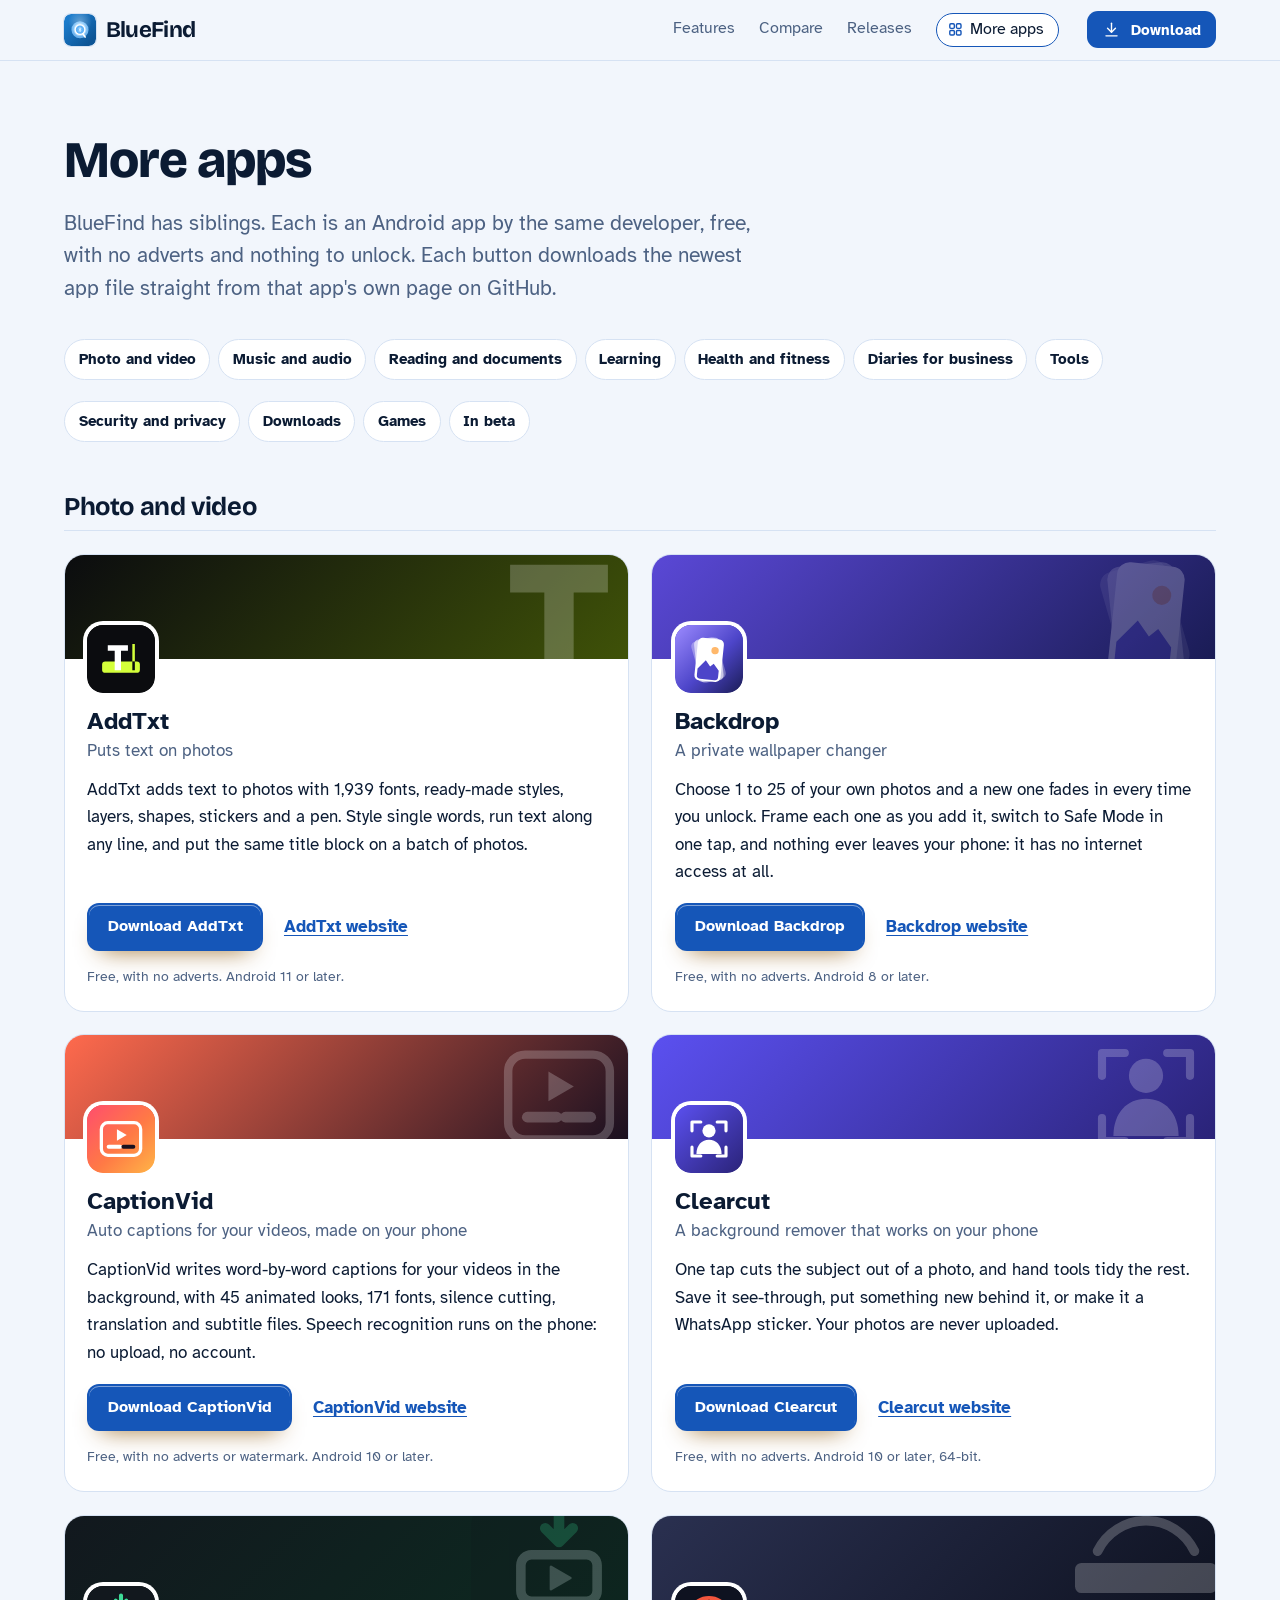
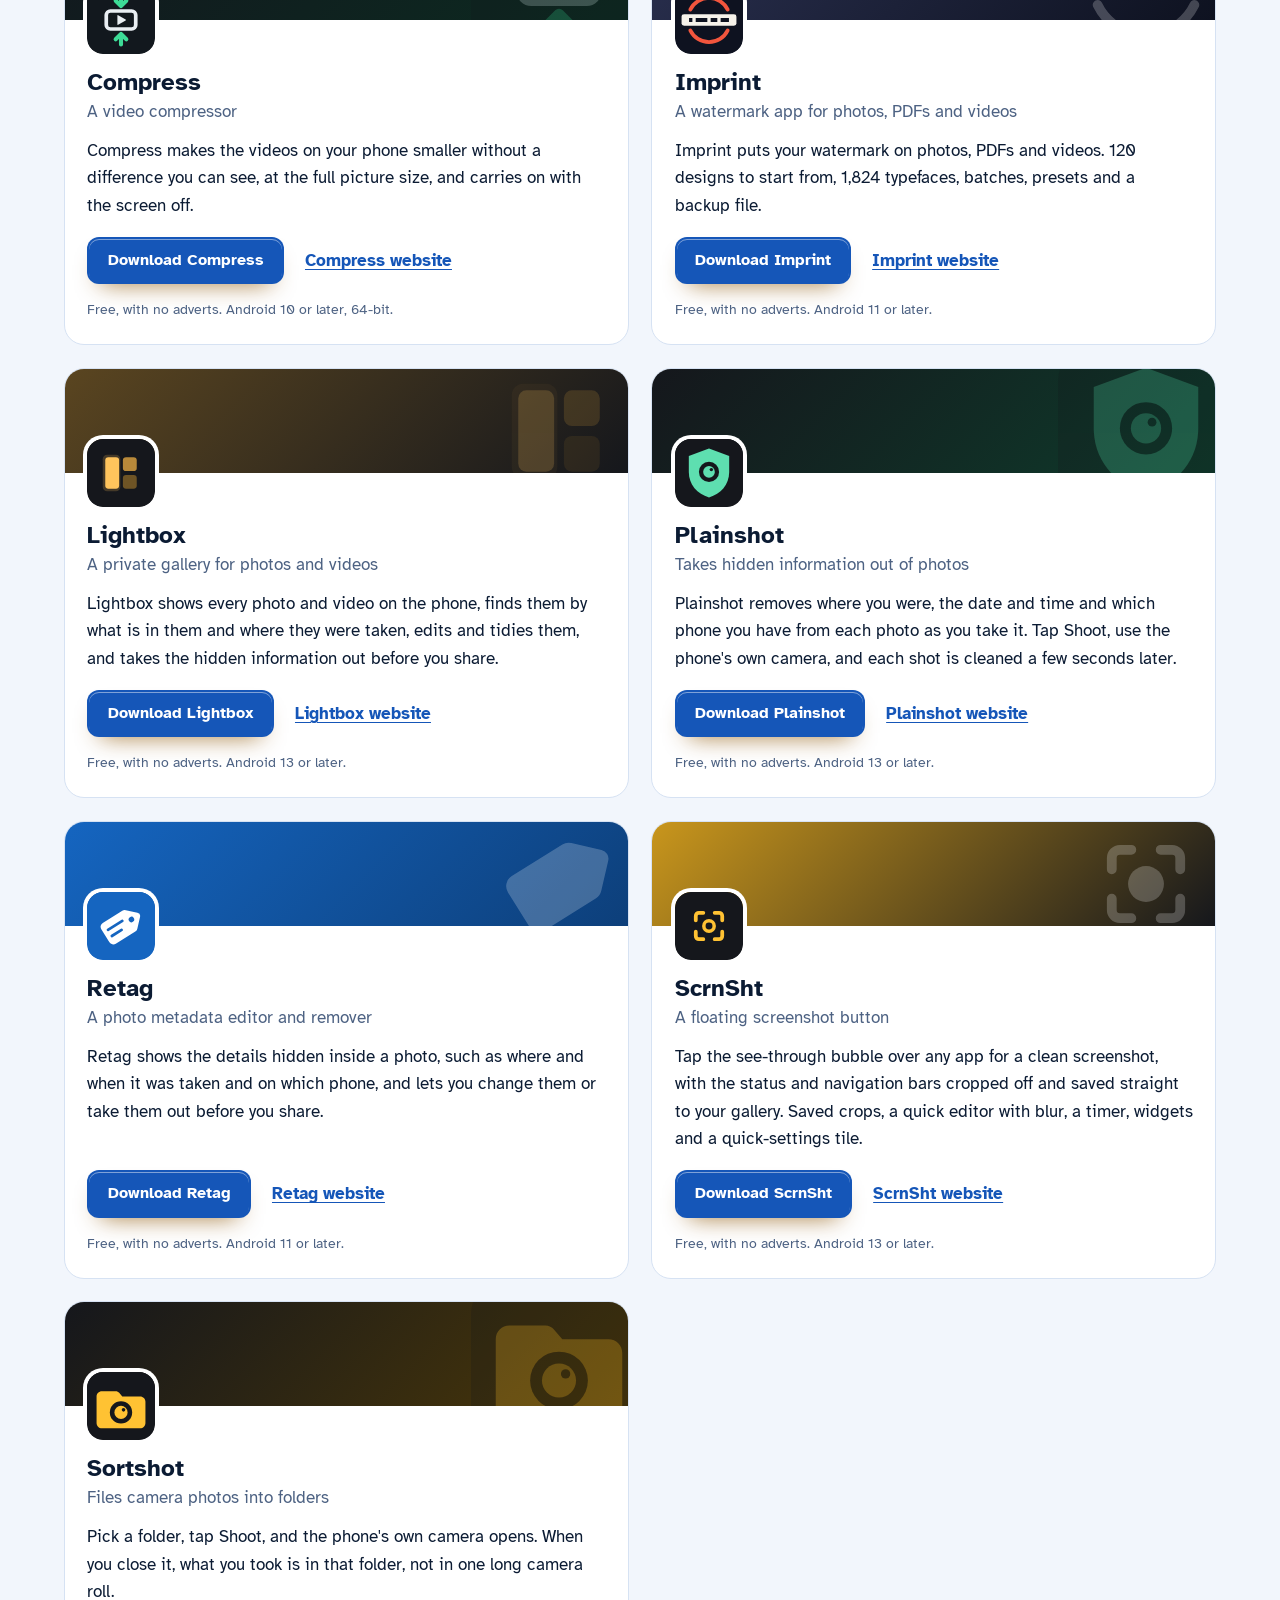
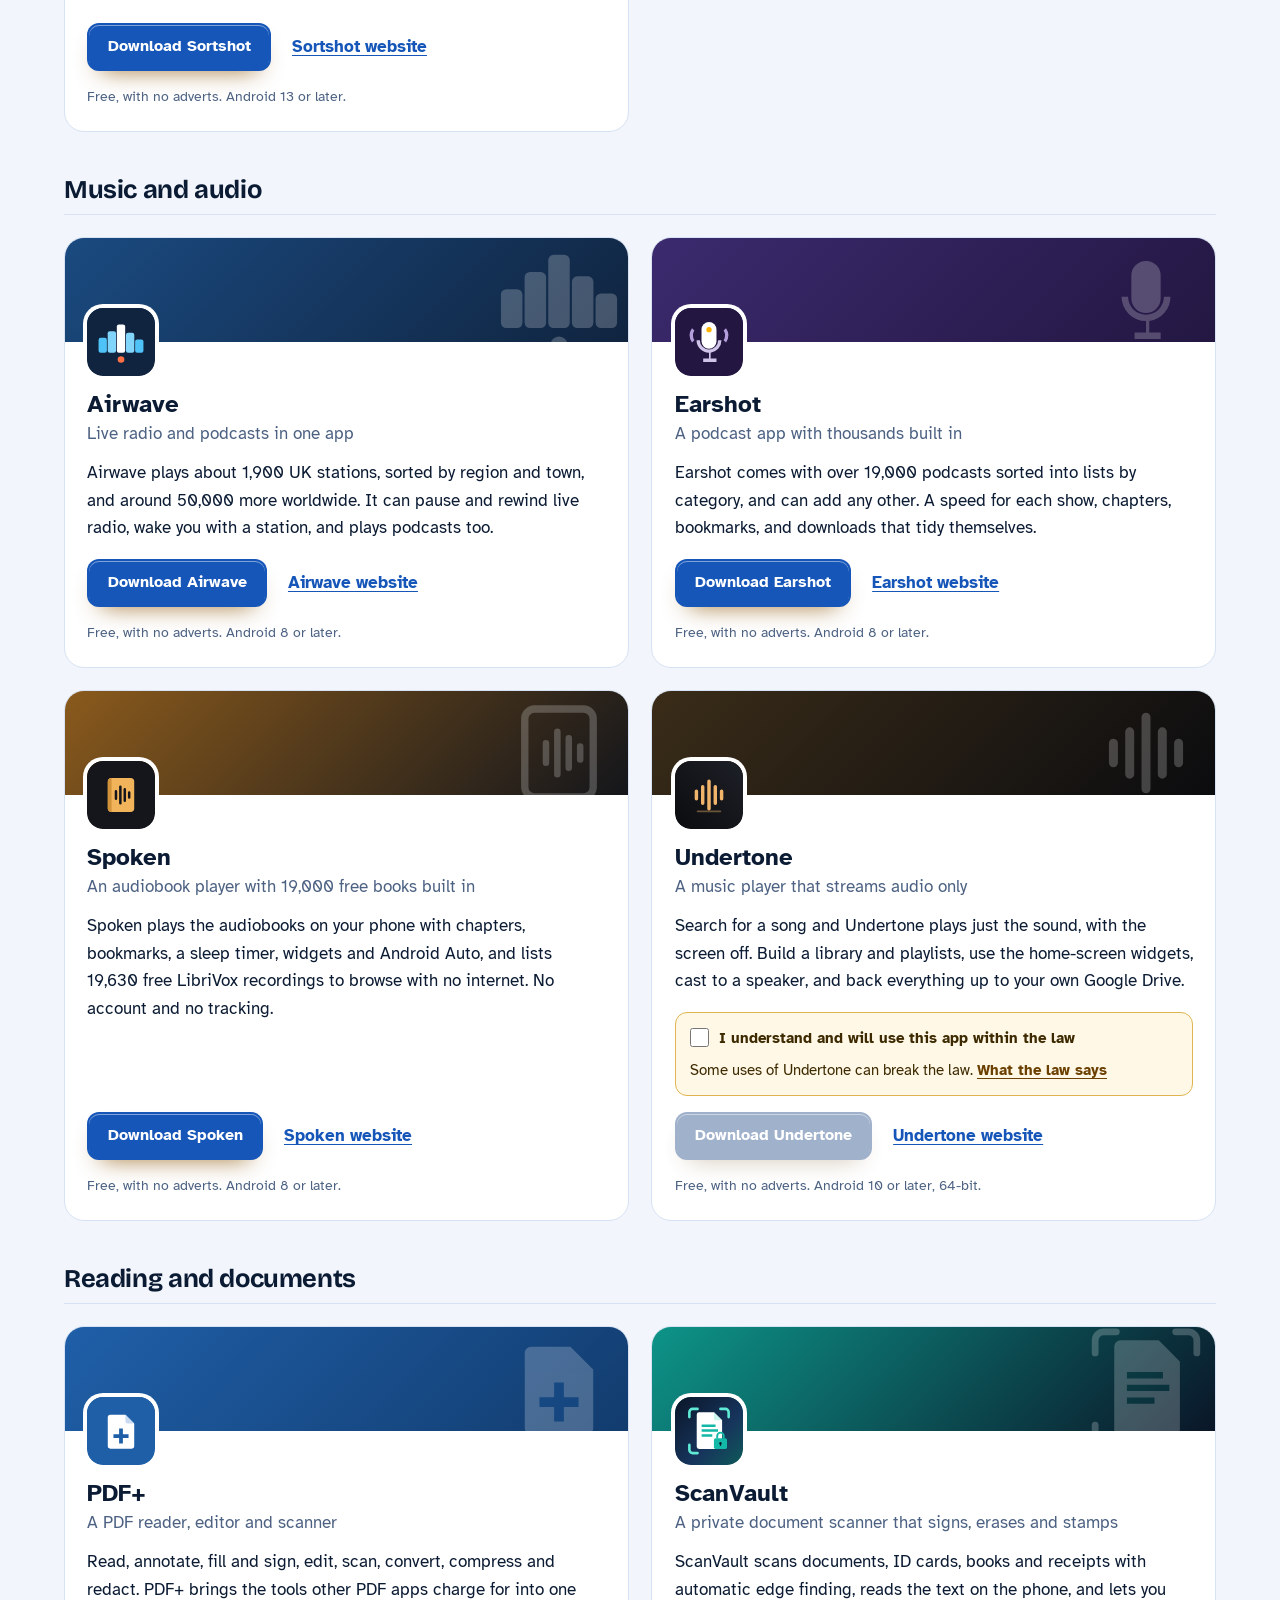
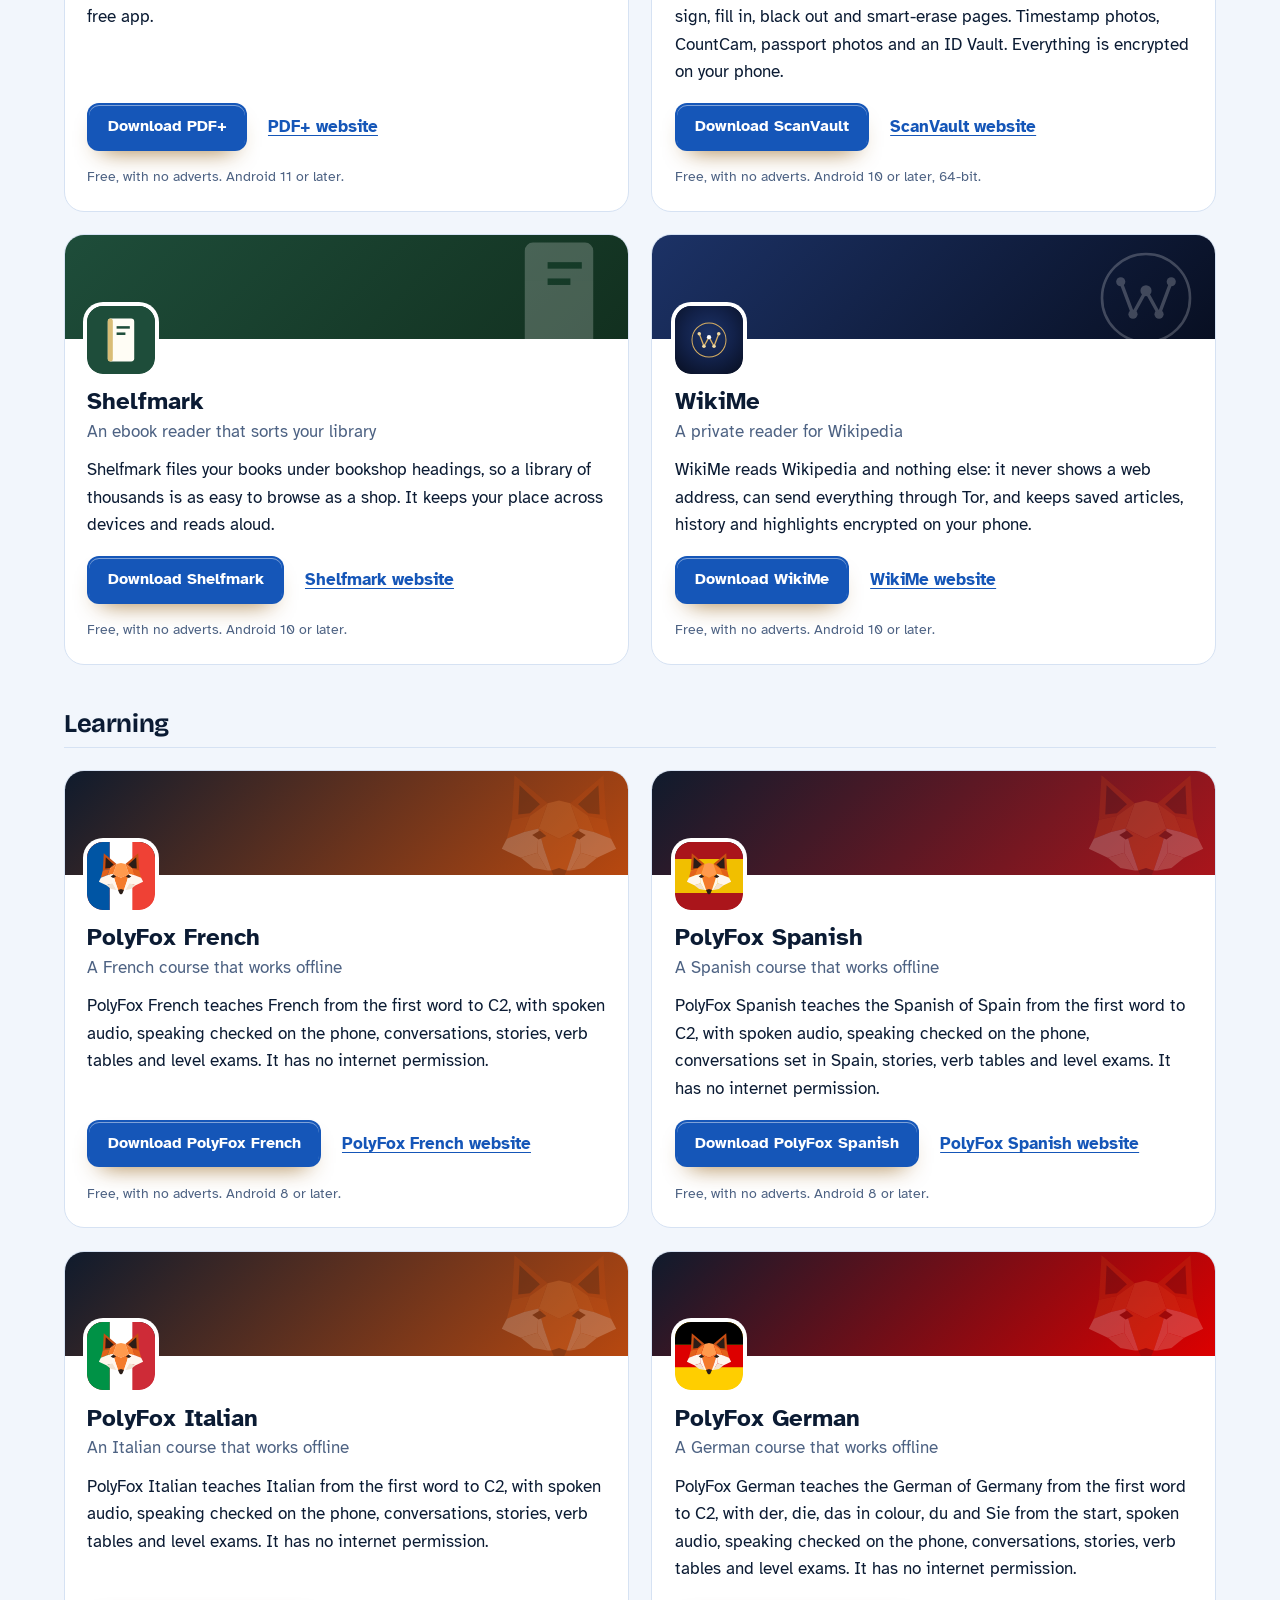
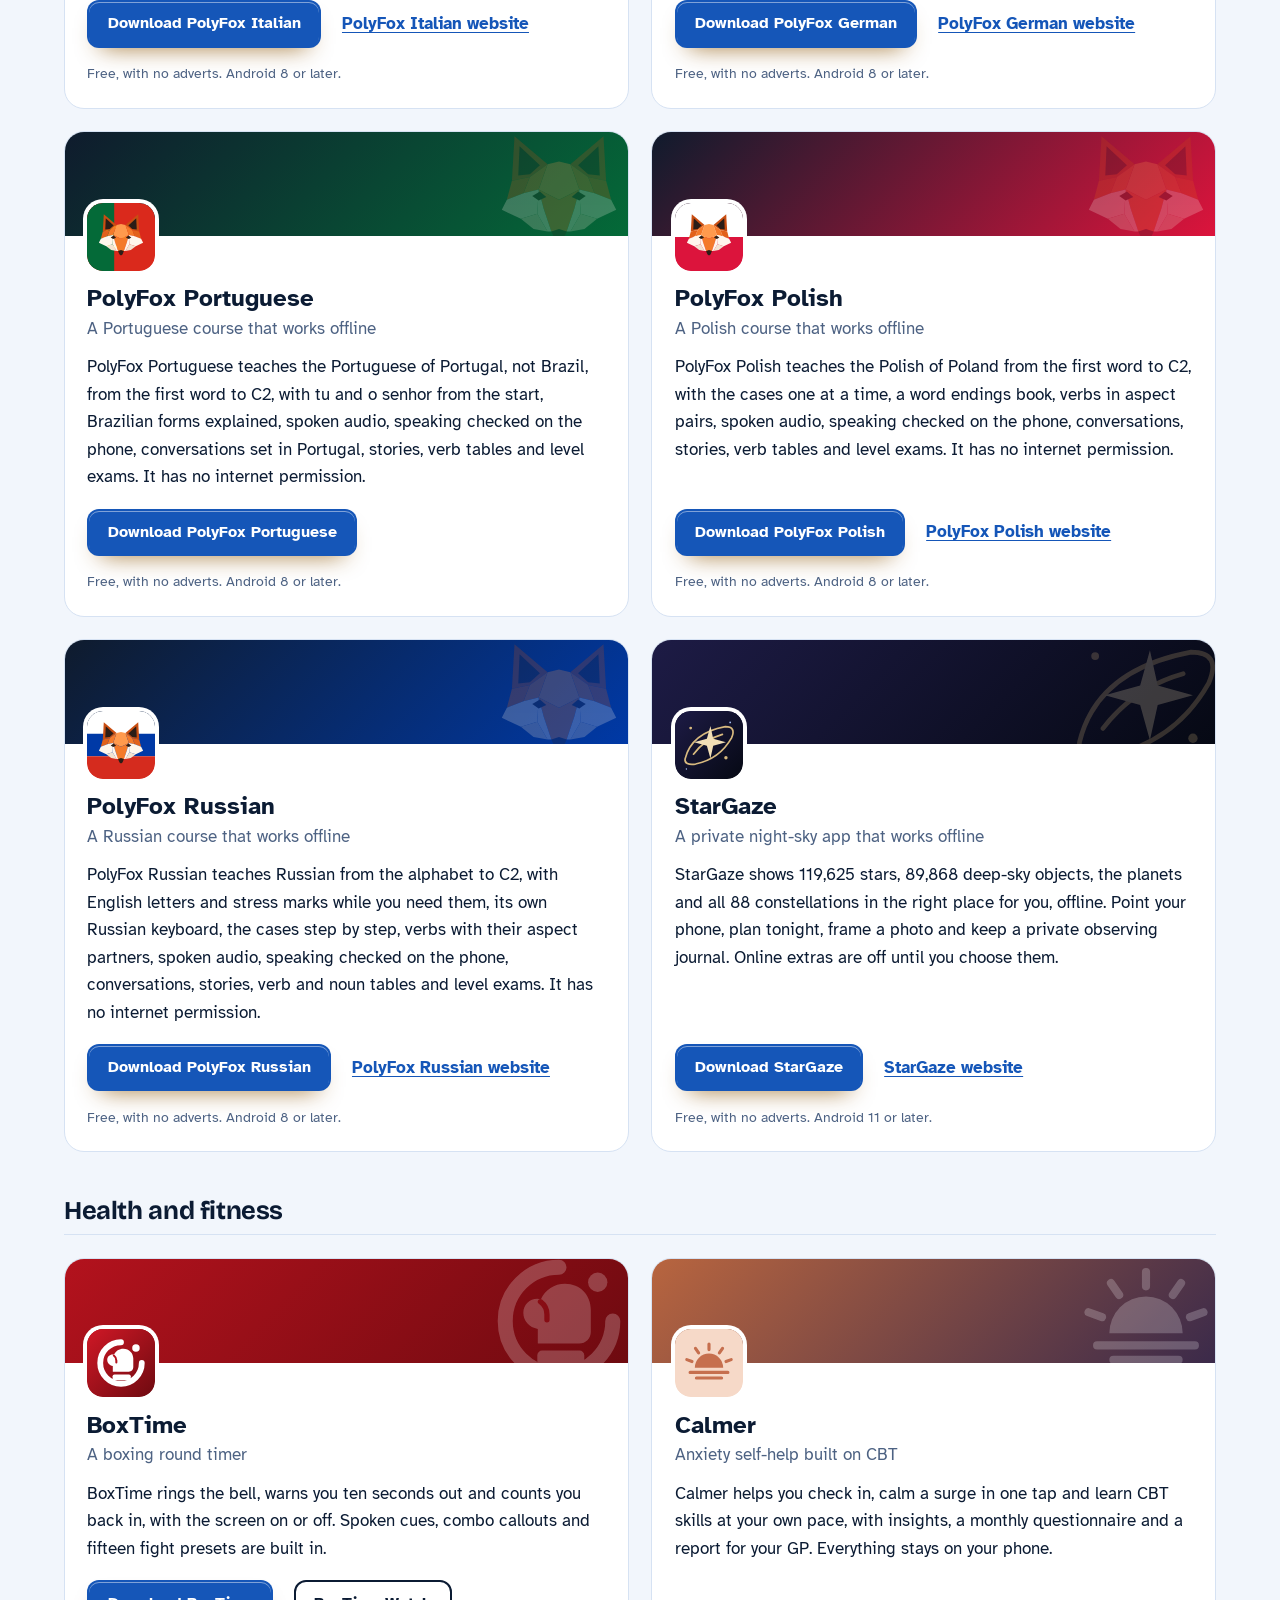
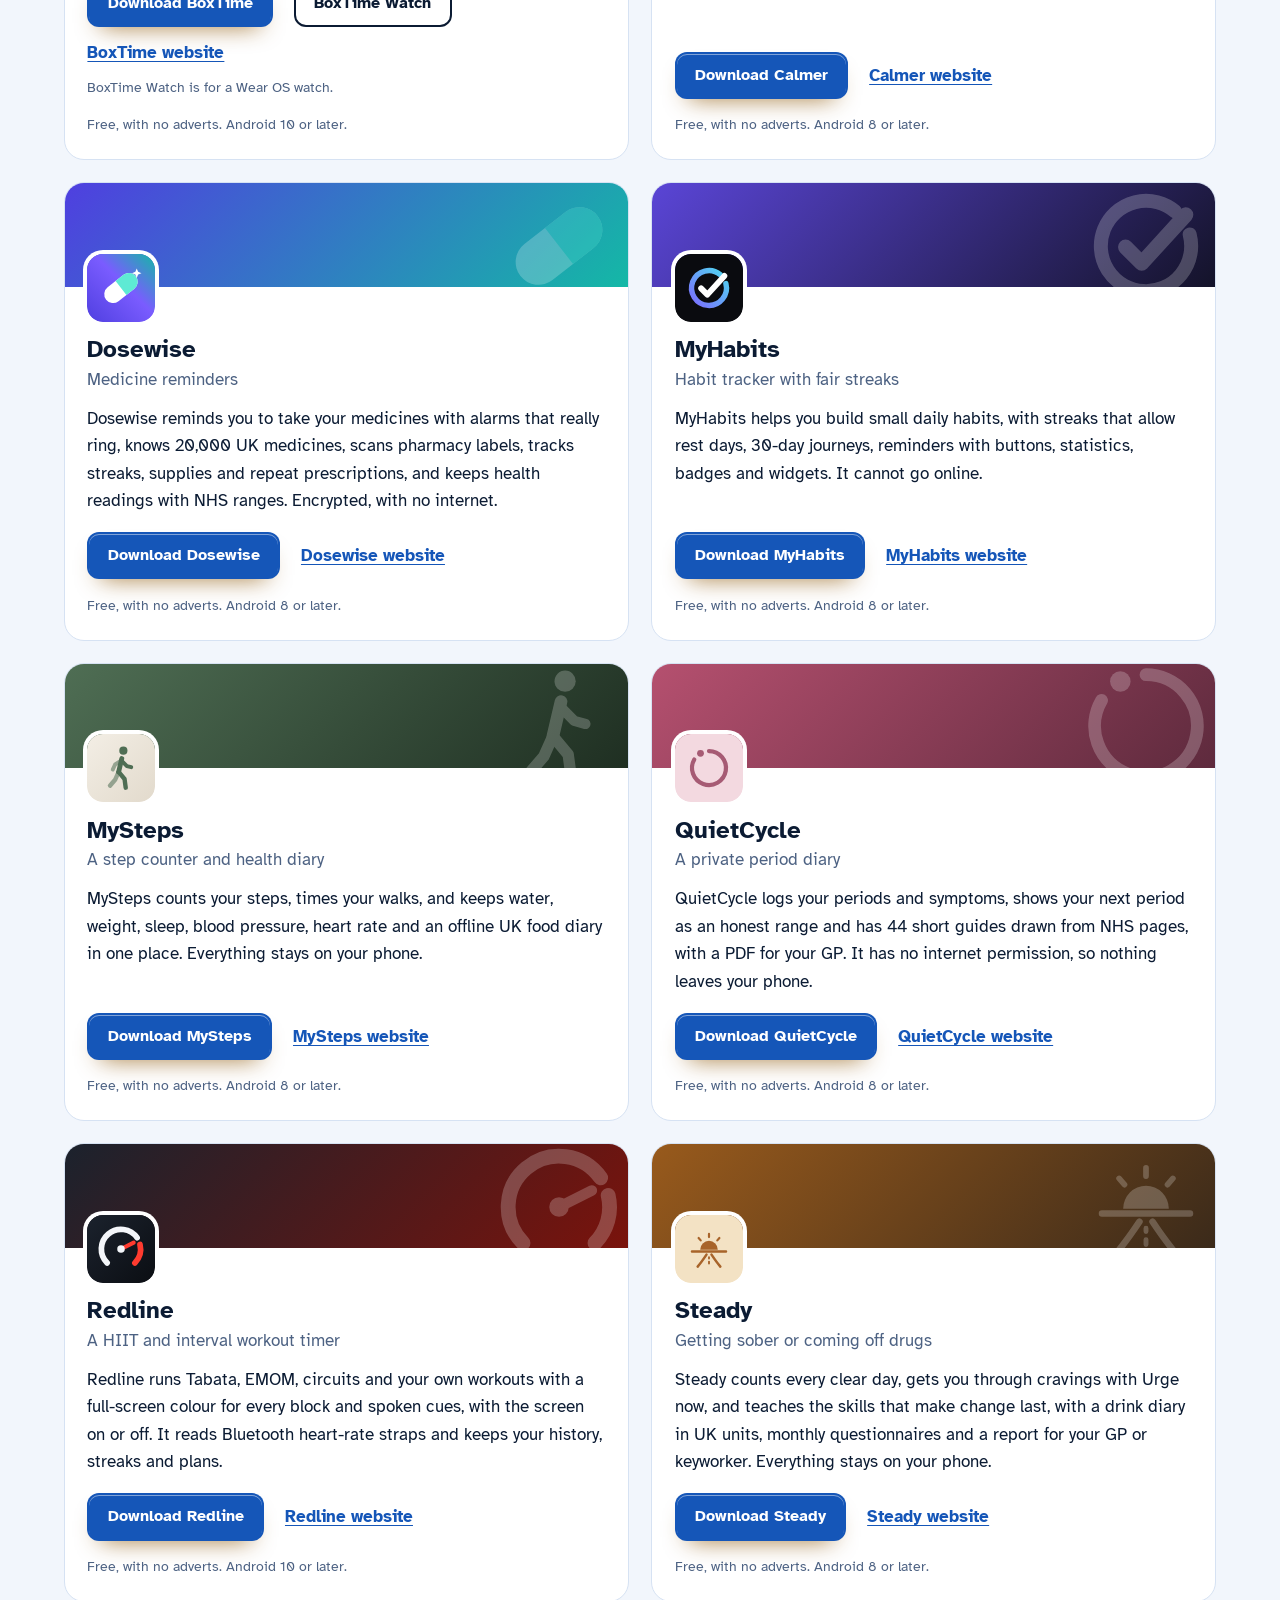
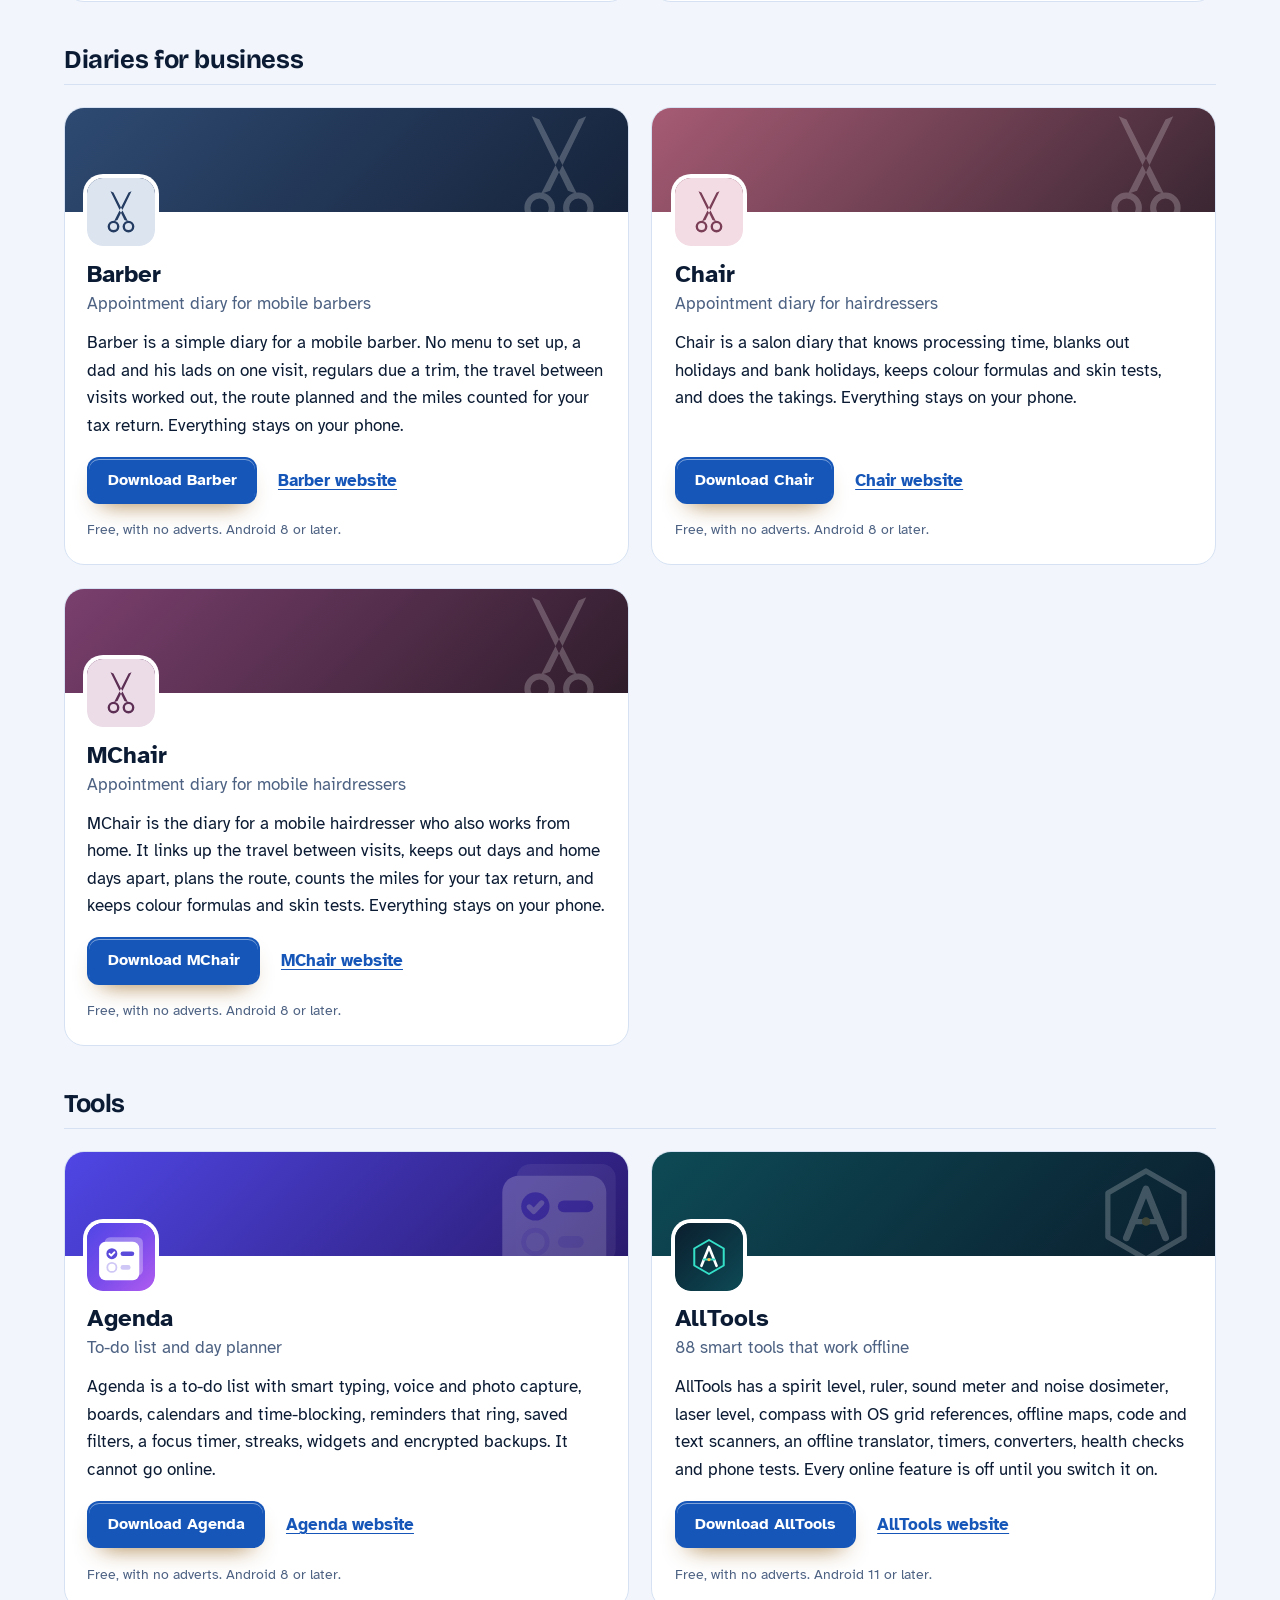
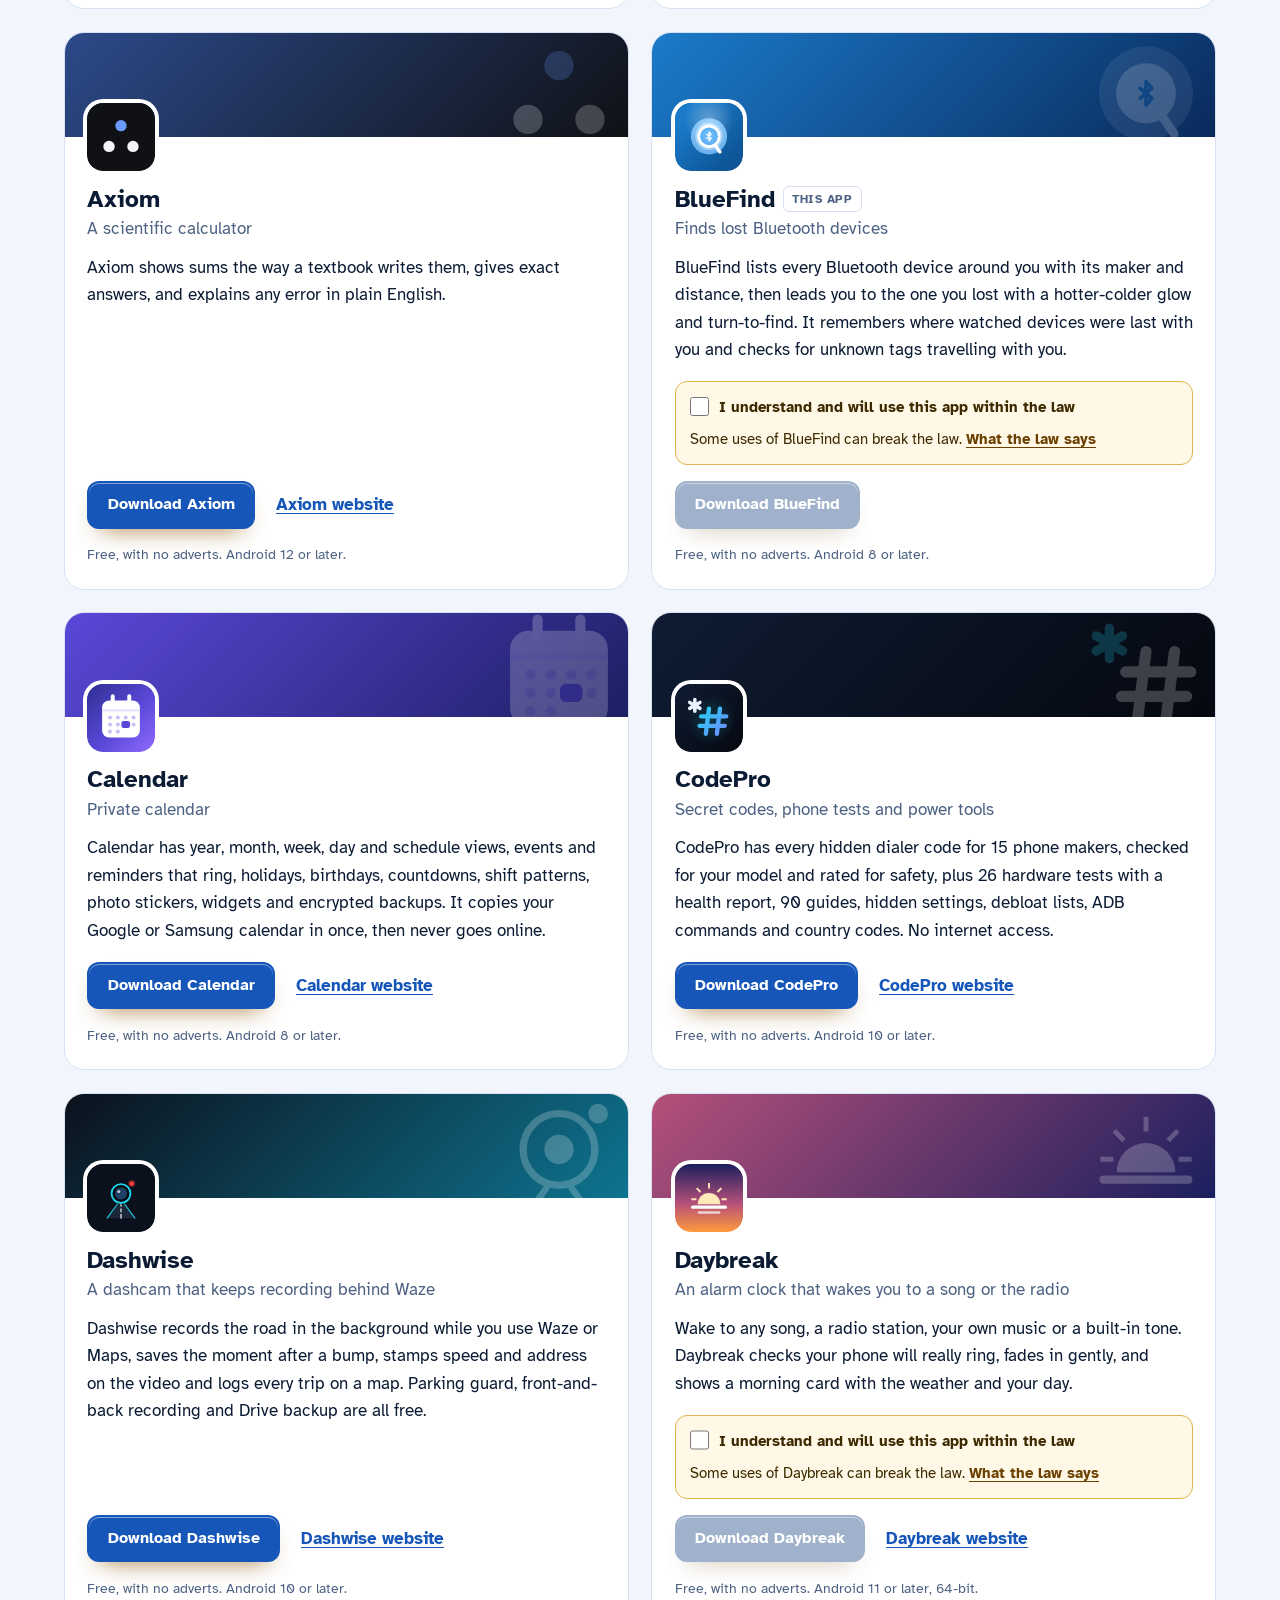
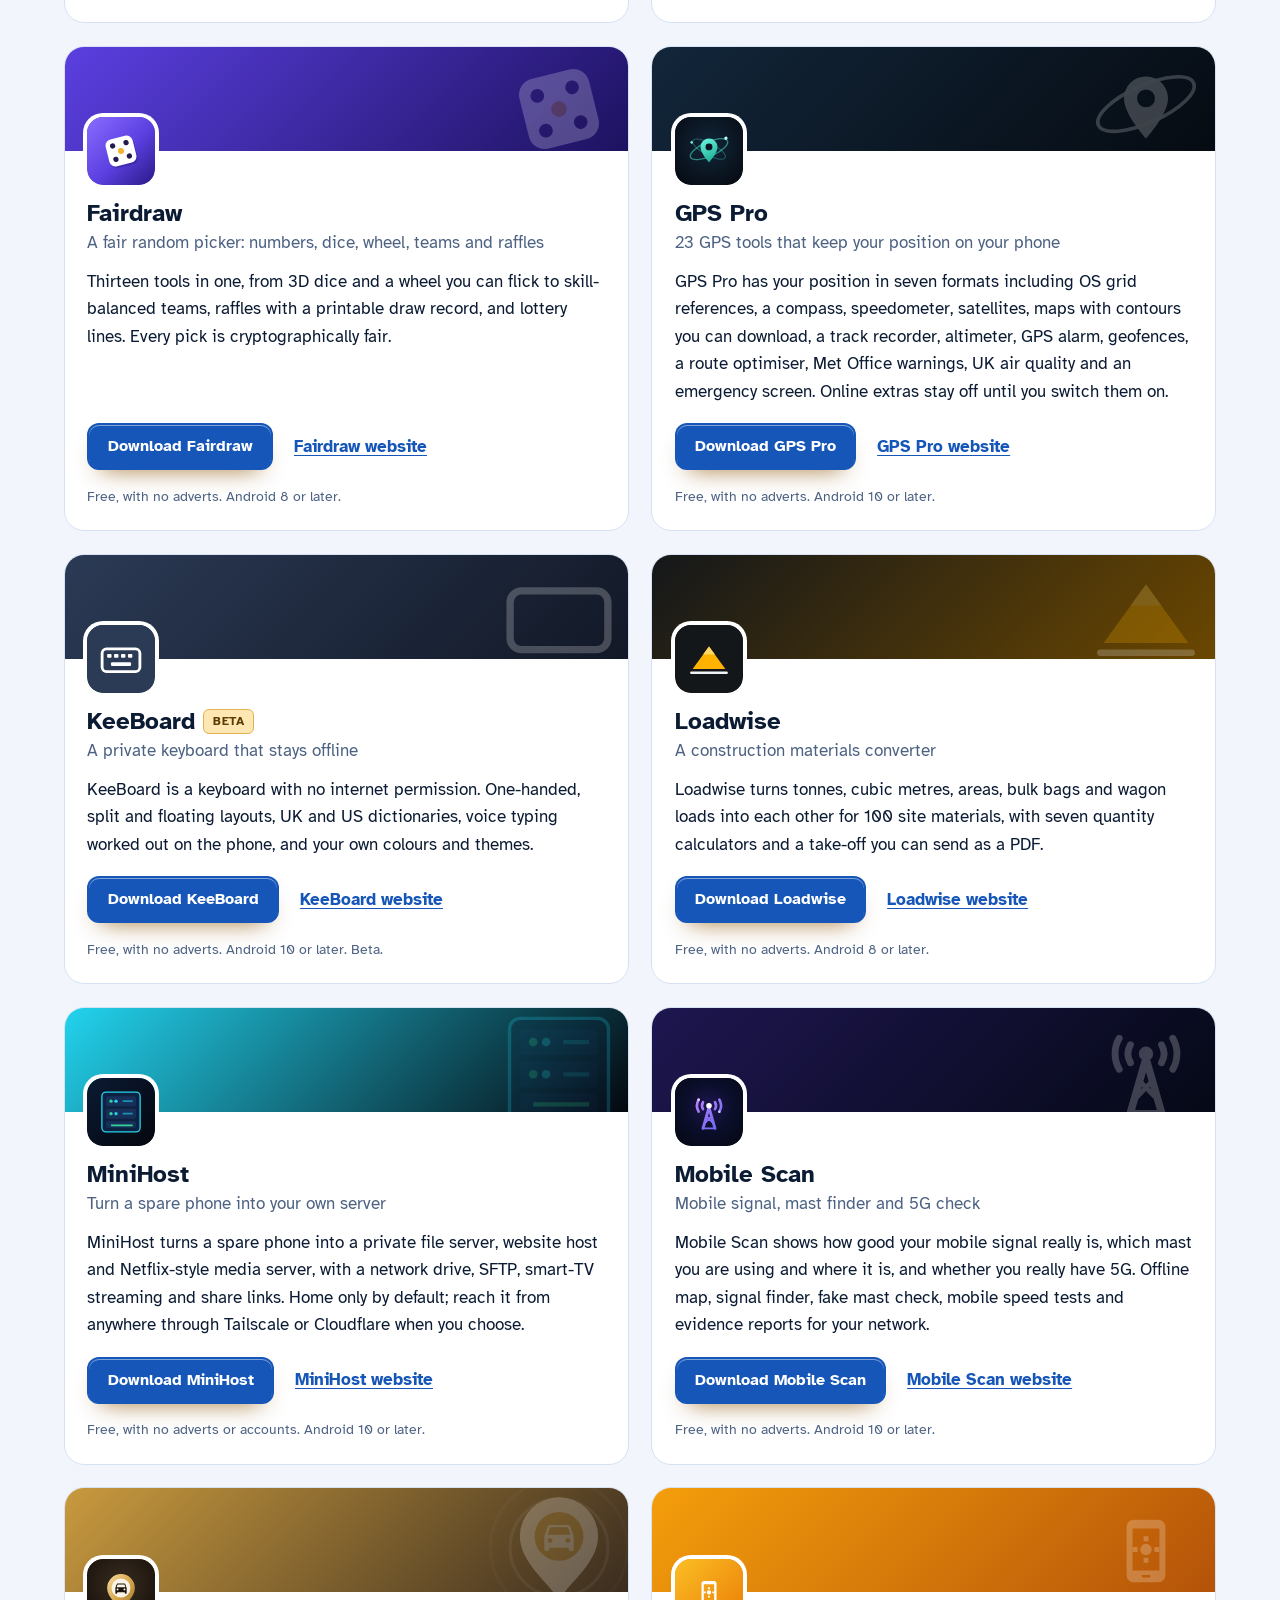
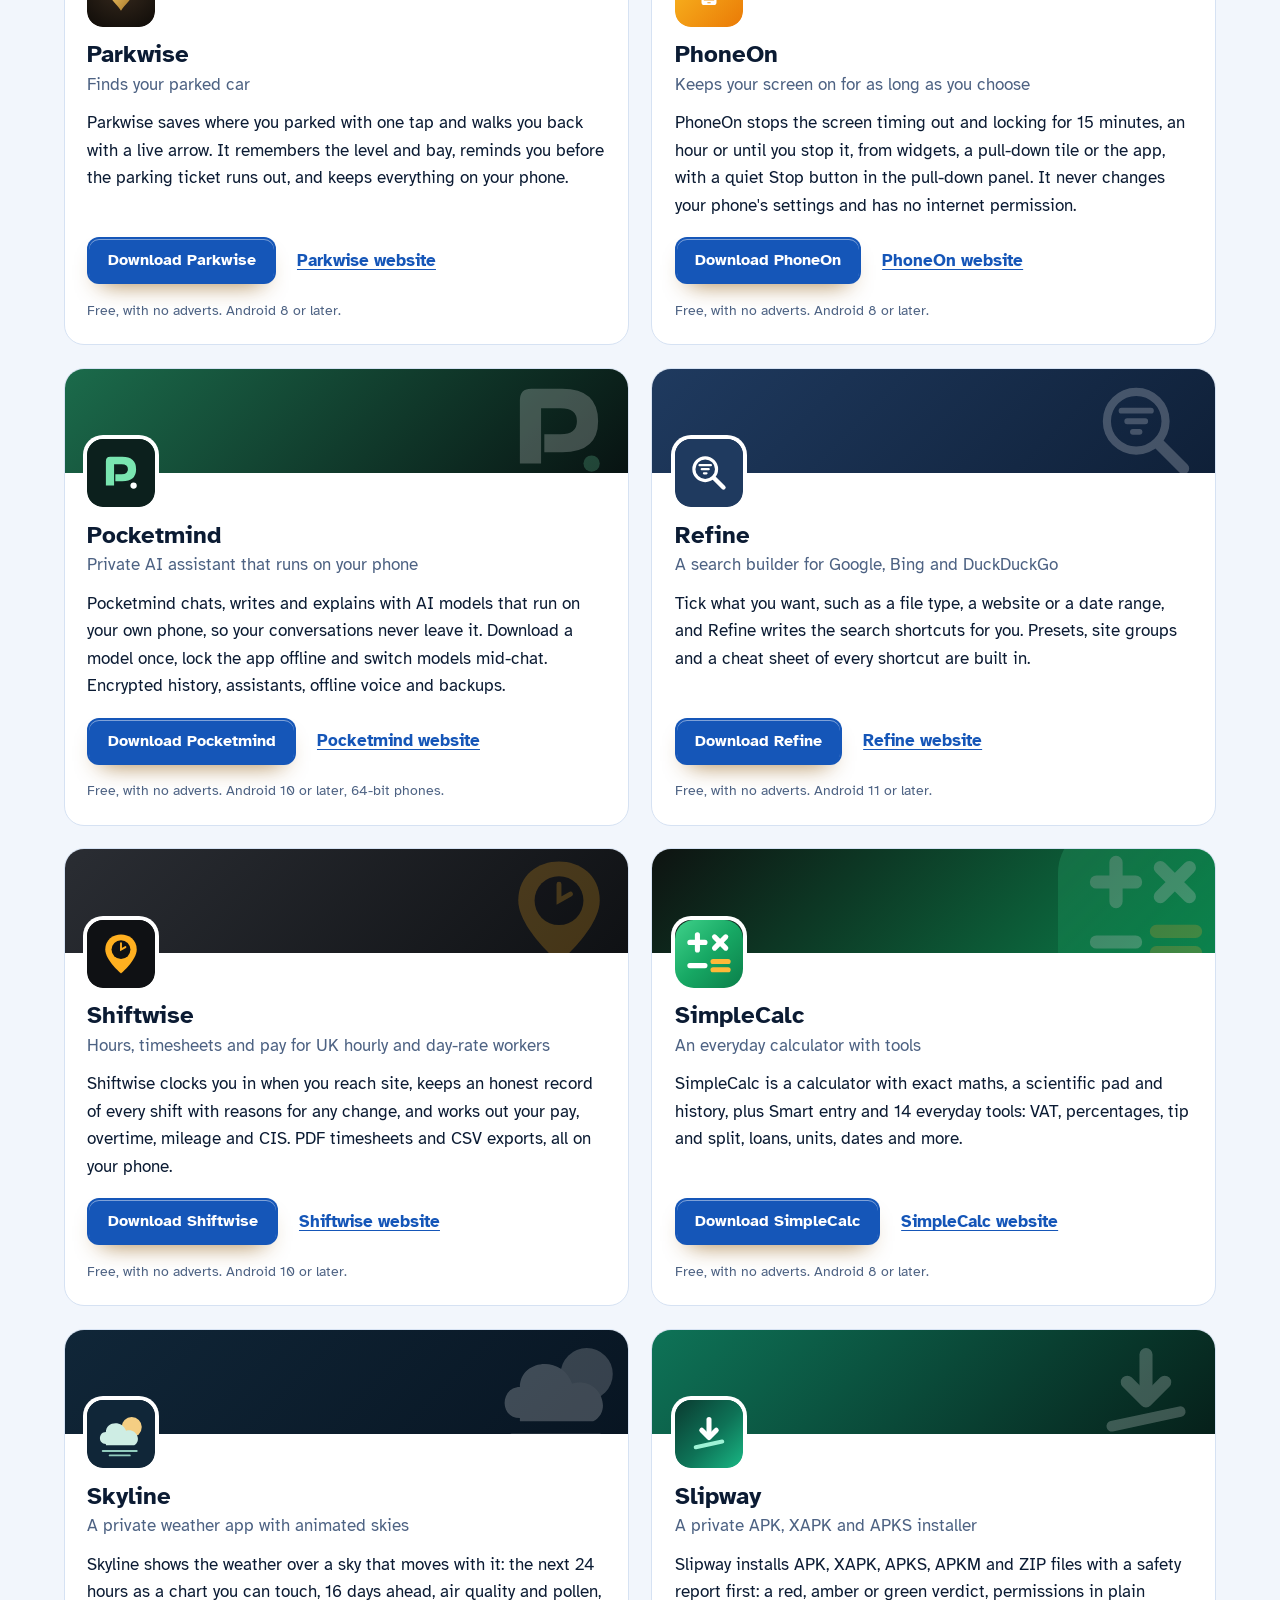
==== commit ac34b1a7: "More apps: add AllTools" ====
--- a/more-apps.html
+++ b/more-apps.html
@@ -4,7 +4,7 @@
 <meta charset="utf-8">
 <meta name="viewport" content="width=device-width, initial-scale=1">
 <title>More free Android apps from the maker of BlueFind</title>
-<meta name="description" content="All 93 free Android apps from the maker of BlueFind, in one list by category, each with its download and a link to its website.">
+<meta name="description" content="All 94 free Android apps from the maker of BlueFind, in one list by category, each with its download and a link to its website.">
 <meta name="author" content="Jonathan Jackson">
 <link rel="canonical" href="https://customgpter.github.io/bluefind/more-apps.html">
 <meta name="theme-color" content="#f2f6fc" media="(prefers-color-scheme: light)">
@@ -12,7 +12,7 @@
 <meta property="og:type" content="website">
 <meta property="og:site_name" content="BlueFind">
 <meta property="og:title" content="More free Android apps from the maker of BlueFind">
-<meta property="og:description" content="All 93 free Android apps from the maker of BlueFind, in one list by category, each with its download and a link to its website.">
+<meta property="og:description" content="All 94 free Android apps from the maker of BlueFind, in one list by category, each with its download and a link to its website.">
 <meta property="og:url" content="https://customgpter.github.io/bluefind/more-apps.html">
 <meta property="og:image" content="https://customgpter.github.io/bluefind/assets/og.png">
 <meta property="og:image:width" content="1200">
@@ -26,7 +26,7 @@
 <link rel="preload" href="./assets/fonts/atkinson-hyperlegible-latin-400-normal.woff2" as="font" type="font/woff2" crossorigin>
 <link rel="stylesheet" href="./assets/site.css?v=1">
 <link rel="stylesheet" href="./assets/house.css?v=1">
-<script type="application/ld+json">{"@context":"https://schema.org","@type":"ItemList","name":"Apps from the maker of BlueFind","url":"https://customgpter.github.io/bluefind/more-apps.html","itemListElement":[{"@type":"ListItem","position":1,"name":"AddTxt","url":"https://customgpter.github.io/addtxt/"},{"@type":"ListItem","position":2,"name":"Backdrop","url":"https://customgpter.github.io/backdrop/"},{"@type":"ListItem","position":3,"name":"CaptionVid","url":"https://customgpter.github.io/captionvid/"},{"@type":"ListItem","position":4,"name":"Clearcut","url":"https://customgpter.github.io/clearcut/"},{"@type":"ListItem","position":5,"name":"Compress","url":"https://customgpter.github.io/compress/"},{"@type":"ListItem","position":6,"name":"Imprint","url":"https://customgpter.github.io/imprint/"},{"@type":"ListItem","position":7,"name":"Lightbox","url":"https://customgpter.github.io/lightbox/"},{"@type":"ListItem","position":8,"name":"Plainshot","url":"https://customgpter.github.io/plainshot/"},{"@type":"ListItem","position":9,"name":"Retag","url":"https://customgpter.github.io/retag/"},{"@type":"ListItem","position":10,"name":"ScrnSht","url":"https://customgpter.github.io/scrnsht/"},{"@type":"ListItem","position":11,"name":"Sortshot","url":"https://customgpter.github.io/sortshot/"},{"@type":"ListItem","position":12,"name":"Airwave","url":"https://customgpter.github.io/airwave/"},{"@type":"ListItem","position":13,"name":"Earshot","url":"https://customgpter.github.io/earshot/"},{"@type":"ListItem","position":14,"name":"Spoken","url":"https://customgpter.github.io/spoken/"},{"@type":"ListItem","position":15,"name":"Undertone","url":"https://customgpter.github.io/undertone/"},{"@type":"ListItem","position":16,"name":"PDF+","url":"https://customgpter.github.io/pdfplus/"},{"@type":"ListItem","position":17,"name":"ScanVault","url":"https://customgpter.github.io/scanvault/"},{"@type":"ListItem","position":18,"name":"Shelfmark","url":"https://customgpter.github.io/shelfmark/"},{"@type":"ListItem","position":19,"name":"WikiMe","url":"https://customgpter.github.io/wikime/"},{"@type":"ListItem","position":20,"name":"PolyFox French","url":"https://customgpter.github.io/polyfox/"},{"@type":"ListItem","position":21,"name":"PolyFox German","url":"https://customgpter.github.io/polyfox-german/"},{"@type":"ListItem","position":22,"name":"PolyFox Polish","url":"https://customgpter.github.io/polyfox-polish/"},{"@type":"ListItem","position":23,"name":"PolyFox Russian","url":"https://customgpter.github.io/polyfox-russian/"},{"@type":"ListItem","position":24,"name":"StarGaze","url":"https://customgpter.github.io/stargaze/"},{"@type":"ListItem","position":25,"name":"BoxTime","url":"https://customgpter.github.io/boxtime/"},{"@type":"ListItem","position":26,"name":"Calmer","url":"https://customgpter.github.io/calmer/"},{"@type":"ListItem","position":27,"name":"Dosewise","url":"https://customgpter.github.io/dosewise/"},{"@type":"ListItem","position":28,"name":"MyHabits","url":"https://customgpter.github.io/myhabits/"},{"@type":"ListItem","position":29,"name":"MySteps","url":"https://customgpter.github.io/mysteps/"},{"@type":"ListItem","position":30,"name":"QuietCycle","url":"https://customgpter.github.io/quietcycle/"},{"@type":"ListItem","position":31,"name":"Redline","url":"https://customgpter.github.io/redline/"},{"@type":"ListItem","position":32,"name":"Steady","url":"https://customgpter.github.io/steady/"},{"@type":"ListItem","position":33,"name":"Barber","url":"https://customgpter.github.io/barber/"},{"@type":"ListItem","position":34,"name":"Chair","url":"https://customgpter.github.io/chair/"},{"@type":"ListItem","position":35,"name":"MChair","url":"https://customgpter.github.io/mchair/"},{"@type":"ListItem","position":36,"name":"Agenda","url":"https://customgpter.github.io/agenda/"},{"@type":"ListItem","position":37,"name":"Axiom","url":"https://customgpter.github.io/axiom/"},{"@type":"ListItem","position":38,"name":"BlueFind","url":"https://customgpter.github.io/bluefind/"},{"@type":"ListItem","position":39,"name":"Calendar","url":"https://customgpter.github.io/calendar/"},{"@type":"ListItem","position":40,"name":"CodePro","url":"https://customgpter.github.io/codepro/"},{"@type":"ListItem","position":41,"name":"Dashwise","url":"https://customgpter.github.io/dashwise/"},{"@type":"ListItem","position":42,"name":"Daybreak","url":"https://customgpter.github.io/daybreak/"},{"@type":"ListItem","position":43,"name":"Fairdraw","url":"https://customgpter.github.io/fairdraw/"},{"@type":"ListItem","position":44,"name":"GPS Pro","url":"https://customgpter.github.io/gpspro/"},{"@type":"ListItem","position":45,"name":"KeeBoard","url":"https://customgpter.github.io/keeboard/"},{"@type":"ListItem","position":46,"name":"Loadwise","url":"https://customgpter.github.io/loadwise/"},{"@type":"ListItem","position":47,"name":"MiniHost","url":"https://customgpter.github.io/minihost/"},{"@type":"ListItem","position":48,"name":"Mobile Scan","url":"https://customgpter.github.io/mobilescan/"},{"@type":"ListItem","position":49,"name":"Parkwise","url":"https://customgpter.github.io/parkwise/"},{"@type":"ListItem","position":50,"name":"Pocketmind","url":"https://customgpter.github.io/pocketmind/"},{"@type":"ListItem","position":51,"name":"Refine","url":"https://customgpter.github.io/refine/"},{"@type":"ListItem","position":52,"name":"Shiftwise","url":"https://customgpter.github.io/shiftwise/"},{"@type":"ListItem","position":53,"name":"SimpleCalc","url":"https://customgpter.github.io/simplecalc/"},{"@type":"ListItem","position":54,"name":"Skyline","url":"https://customgpter.github.io/skyline/"},{"@type":"ListItem","position":55,"name":"Slipway","url":"https://customgpter.github.io/slipway/"},{"@type":"ListItem","position":56,"name":"Tagger","url":"https://customgpter.github.io/tagger/"},{"@type":"ListItem","position":57,"name":"TotalClean","url":"https://customgpter.github.io/totalclean/"},{"@type":"ListItem","position":58,"name":"TVLink","url":"https://customgpter.github.io/tvlink/"},{"@type":"ListItem","position":59,"name":"Unbox","url":"https://customgpter.github.io/unbox/"},{"@type":"ListItem","position":60,"name":"WhatsKeep","url":"https://customgpter.github.io/whatskeep/"},{"@type":"ListItem","position":61,"name":"WiFi Scan","url":"https://customgpter.github.io/wifiscan/"},{"@type":"ListItem","position":62,"name":"Auditly","url":"https://customgpter.github.io/auditly/"},{"@type":"ListItem","position":63,"name":"Backchannel","url":"https://customgpter.github.io/backchannel/"},{"@type":"ListItem","position":64,"name":"ENotes","url":"https://customgpter.github.io/enotes/"},{"@type":"ListItem","position":65,"name":"FindMe","url":"https://customgpter.github.io/findme/"},{"@type":"ListItem","position":66,"name":"iLock","url":"https://customgpter.github.io/ilock/"},{"@type":"ListItem","position":67,"name":"ImSafe","url":"https://customgpter.github.io/imsafe/"},{"@type":"ListItem","position":68,"name":"IShred","url":"https://customgpter.github.io/ishred/"},{"@type":"ListItem","position":69,"name":"LockBox","url":"https://customgpter.github.io/lockbox/"},{"@type":"ListItem","position":70,"name":"PassVault","url":"https://customgpter.github.io/passvault/"},{"@type":"ListItem","position":71,"name":"SpyFind","url":"https://customgpter.github.io/spyfind/"},{"@type":"ListItem","position":72,"name":"TextWipe","url":"https://customgpter.github.io/textwipe/"},{"@type":"ListItem","position":73,"name":"Tracewire","url":"https://customgpter.github.io/tracewire/"},{"@type":"ListItem","position":74,"name":"Vigil","url":"https://customgpter.github.io/vigil/"},{"@type":"ListItem","position":75,"name":"Grab","url":"https://customgpter.github.io/grab/"},{"@type":"ListItem","position":76,"name":"Swarm","url":"https://customgpter.github.io/swarm/"},{"@type":"ListItem","position":77,"name":"Plane Games","url":"https://customgpter.github.io/plane-games/"},{"@type":"ListItem","position":78,"name":"Ninefold","url":"https://customgpter.github.io/ninefold/"},{"@type":"ListItem","position":79,"name":"Cubewise","url":"https://customgpter.github.io/cubewise/"},{"@type":"ListItem","position":80,"name":"Tilewise","url":"https://customgpter.github.io/tilewise/"},{"@type":"ListItem","position":81,"name":"Letterwise","url":"https://customgpter.github.io/letterwise/"},{"@type":"ListItem","position":82,"name":"Kingside","url":"https://customgpter.github.io/kingside/"},{"@type":"ListItem","position":83,"name":"Deckhand","url":"https://customgpter.github.io/deckhand/"},{"@type":"ListItem","position":84,"name":"SNESForge","url":"https://customgpter.github.io/snesforge/"},{"@type":"ListItem","position":85,"name":"Fame Boy","url":"https://customgpter.github.io/fameboy/"},{"@type":"ListItem","position":86,"name":"PSPPro","url":"https://customgpter.github.io/psppro/"},{"@type":"ListItem","position":87,"name":"MegaGen","url":"https://customgpter.github.io/megagen/"},{"@type":"ListItem","position":88,"name":"QVR","url":"https://customgpter.github.io/qvr/"},{"@type":"ListItem","position":89,"name":"QVR Watch","url":"https://customgpter.github.io/qvr-watch/"},{"@type":"ListItem","position":90,"name":"QVRLite","url":"https://customgpter.github.io/qvrlite/"},{"@type":"ListItem","position":91,"name":"Onionz","url":"https://customgpter.github.io/onionz/"},{"@type":"ListItem","position":92,"name":"OnionzWeb","url":"https://customgpter.github.io/onionzweb/"}]}</script>
+<script type="application/ld+json">{"@context":"https://schema.org","@type":"ItemList","name":"Apps from the maker of BlueFind","url":"https://customgpter.github.io/bluefind/more-apps.html","itemListElement":[{"@type":"ListItem","position":1,"name":"AddTxt","url":"https://customgpter.github.io/addtxt/"},{"@type":"ListItem","position":2,"name":"Backdrop","url":"https://customgpter.github.io/backdrop/"},{"@type":"ListItem","position":3,"name":"CaptionVid","url":"https://customgpter.github.io/captionvid/"},{"@type":"ListItem","position":4,"name":"Clearcut","url":"https://customgpter.github.io/clearcut/"},{"@type":"ListItem","position":5,"name":"Compress","url":"https://customgpter.github.io/compress/"},{"@type":"ListItem","position":6,"name":"Imprint","url":"https://customgpter.github.io/imprint/"},{"@type":"ListItem","position":7,"name":"Lightbox","url":"https://customgpter.github.io/lightbox/"},{"@type":"ListItem","position":8,"name":"Plainshot","url":"https://customgpter.github.io/plainshot/"},{"@type":"ListItem","position":9,"name":"Retag","url":"https://customgpter.github.io/retag/"},{"@type":"ListItem","position":10,"name":"ScrnSht","url":"https://customgpter.github.io/scrnsht/"},{"@type":"ListItem","position":11,"name":"Sortshot","url":"https://customgpter.github.io/sortshot/"},{"@type":"ListItem","position":12,"name":"Airwave","url":"https://customgpter.github.io/airwave/"},{"@type":"ListItem","position":13,"name":"Earshot","url":"https://customgpter.github.io/earshot/"},{"@type":"ListItem","position":14,"name":"Spoken","url":"https://customgpter.github.io/spoken/"},{"@type":"ListItem","position":15,"name":"Undertone","url":"https://customgpter.github.io/undertone/"},{"@type":"ListItem","position":16,"name":"PDF+","url":"https://customgpter.github.io/pdfplus/"},{"@type":"ListItem","position":17,"name":"ScanVault","url":"https://customgpter.github.io/scanvault/"},{"@type":"ListItem","position":18,"name":"Shelfmark","url":"https://customgpter.github.io/shelfmark/"},{"@type":"ListItem","position":19,"name":"WikiMe","url":"https://customgpter.github.io/wikime/"},{"@type":"ListItem","position":20,"name":"PolyFox French","url":"https://customgpter.github.io/polyfox/"},{"@type":"ListItem","position":21,"name":"PolyFox German","url":"https://customgpter.github.io/polyfox-german/"},{"@type":"ListItem","position":22,"name":"PolyFox Polish","url":"https://customgpter.github.io/polyfox-polish/"},{"@type":"ListItem","position":23,"name":"PolyFox Russian","url":"https://customgpter.github.io/polyfox-russian/"},{"@type":"ListItem","position":24,"name":"StarGaze","url":"https://customgpter.github.io/stargaze/"},{"@type":"ListItem","position":25,"name":"BoxTime","url":"https://customgpter.github.io/boxtime/"},{"@type":"ListItem","position":26,"name":"Calmer","url":"https://customgpter.github.io/calmer/"},{"@type":"ListItem","position":27,"name":"Dosewise","url":"https://customgpter.github.io/dosewise/"},{"@type":"ListItem","position":28,"name":"MyHabits","url":"https://customgpter.github.io/myhabits/"},{"@type":"ListItem","position":29,"name":"MySteps","url":"https://customgpter.github.io/mysteps/"},{"@type":"ListItem","position":30,"name":"QuietCycle","url":"https://customgpter.github.io/quietcycle/"},{"@type":"ListItem","position":31,"name":"Redline","url":"https://customgpter.github.io/redline/"},{"@type":"ListItem","position":32,"name":"Steady","url":"https://customgpter.github.io/steady/"},{"@type":"ListItem","position":33,"name":"Barber","url":"https://customgpter.github.io/barber/"},{"@type":"ListItem","position":34,"name":"Chair","url":"https://customgpter.github.io/chair/"},{"@type":"ListItem","position":35,"name":"MChair","url":"https://customgpter.github.io/mchair/"},{"@type":"ListItem","position":36,"name":"Agenda","url":"https://customgpter.github.io/agenda/"},{"@type":"ListItem","position":37,"name":"AllTools","url":"https://customgpter.github.io/alltools/"},{"@type":"ListItem","position":38,"name":"Axiom","url":"https://customgpter.github.io/axiom/"},{"@type":"ListItem","position":39,"name":"BlueFind","url":"https://customgpter.github.io/bluefind/"},{"@type":"ListItem","position":40,"name":"Calendar","url":"https://customgpter.github.io/calendar/"},{"@type":"ListItem","position":41,"name":"CodePro","url":"https://customgpter.github.io/codepro/"},{"@type":"ListItem","position":42,"name":"Dashwise","url":"https://customgpter.github.io/dashwise/"},{"@type":"ListItem","position":43,"name":"Daybreak","url":"https://customgpter.github.io/daybreak/"},{"@type":"ListItem","position":44,"name":"Fairdraw","url":"https://customgpter.github.io/fairdraw/"},{"@type":"ListItem","position":45,"name":"GPS Pro","url":"https://customgpter.github.io/gpspro/"},{"@type":"ListItem","position":46,"name":"KeeBoard","url":"https://customgpter.github.io/keeboard/"},{"@type":"ListItem","position":47,"name":"Loadwise","url":"https://customgpter.github.io/loadwise/"},{"@type":"ListItem","position":48,"name":"MiniHost","url":"https://customgpter.github.io/minihost/"},{"@type":"ListItem","position":49,"name":"Mobile Scan","url":"https://customgpter.github.io/mobilescan/"},{"@type":"ListItem","position":50,"name":"Parkwise","url":"https://customgpter.github.io/parkwise/"},{"@type":"ListItem","position":51,"name":"Pocketmind","url":"https://customgpter.github.io/pocketmind/"},{"@type":"ListItem","position":52,"name":"Refine","url":"https://customgpter.github.io/refine/"},{"@type":"ListItem","position":53,"name":"Shiftwise","url":"https://customgpter.github.io/shiftwise/"},{"@type":"ListItem","position":54,"name":"SimpleCalc","url":"https://customgpter.github.io/simplecalc/"},{"@type":"ListItem","position":55,"name":"Skyline","url":"https://customgpter.github.io/skyline/"},{"@type":"ListItem","position":56,"name":"Slipway","url":"https://customgpter.github.io/slipway/"},{"@type":"ListItem","position":57,"name":"Tagger","url":"https://customgpter.github.io/tagger/"},{"@type":"ListItem","position":58,"name":"TotalClean","url":"https://customgpter.github.io/totalclean/"},{"@type":"ListItem","position":59,"name":"TVLink","url":"https://customgpter.github.io/tvlink/"},{"@type":"ListItem","position":60,"name":"Unbox","url":"https://customgpter.github.io/unbox/"},{"@type":"ListItem","position":61,"name":"WhatsKeep","url":"https://customgpter.github.io/whatskeep/"},{"@type":"ListItem","position":62,"name":"WiFi Scan","url":"https://customgpter.github.io/wifiscan/"},{"@type":"ListItem","position":63,"name":"Auditly","url":"https://customgpter.github.io/auditly/"},{"@type":"ListItem","position":64,"name":"Backchannel","url":"https://customgpter.github.io/backchannel/"},{"@type":"ListItem","position":65,"name":"ENotes","url":"https://customgpter.github.io/enotes/"},{"@type":"ListItem","position":66,"name":"FindMe","url":"https://customgpter.github.io/findme/"},{"@type":"ListItem","position":67,"name":"iLock","url":"https://customgpter.github.io/ilock/"},{"@type":"ListItem","position":68,"name":"ImSafe","url":"https://customgpter.github.io/imsafe/"},{"@type":"ListItem","position":69,"name":"IShred","url":"https://customgpter.github.io/ishred/"},{"@type":"ListItem","position":70,"name":"LockBox","url":"https://customgpter.github.io/lockbox/"},{"@type":"ListItem","position":71,"name":"PassVault","url":"https://customgpter.github.io/passvault/"},{"@type":"ListItem","position":72,"name":"SpyFind","url":"https://customgpter.github.io/spyfind/"},{"@type":"ListItem","position":73,"name":"TextWipe","url":"https://customgpter.github.io/textwipe/"},{"@type":"ListItem","position":74,"name":"Tracewire","url":"https://customgpter.github.io/tracewire/"},{"@type":"ListItem","position":75,"name":"Vigil","url":"https://customgpter.github.io/vigil/"},{"@type":"ListItem","position":76,"name":"Grab","url":"https://customgpter.github.io/grab/"},{"@type":"ListItem","position":77,"name":"Swarm","url":"https://customgpter.github.io/swarm/"},{"@type":"ListItem","position":78,"name":"Plane Games","url":"https://customgpter.github.io/plane-games/"},{"@type":"ListItem","position":79,"name":"Ninefold","url":"https://customgpter.github.io/ninefold/"},{"@type":"ListItem","position":80,"name":"Cubewise","url":"https://customgpter.github.io/cubewise/"},{"@type":"ListItem","position":81,"name":"Tilewise","url":"https://customgpter.github.io/tilewise/"},{"@type":"ListItem","position":82,"name":"Letterwise","url":"https://customgpter.github.io/letterwise/"},{"@type":"ListItem","position":83,"name":"Kingside","url":"https://customgpter.github.io/kingside/"},{"@type":"ListItem","position":84,"name":"Deckhand","url":"https://customgpter.github.io/deckhand/"},{"@type":"ListItem","position":85,"name":"SNESForge","url":"https://customgpter.github.io/snesforge/"},{"@type":"ListItem","position":86,"name":"Fame Boy","url":"https://customgpter.github.io/fameboy/"},{"@type":"ListItem","position":87,"name":"PSPPro","url":"https://customgpter.github.io/psppro/"},{"@type":"ListItem","position":88,"name":"MegaGen","url":"https://customgpter.github.io/megagen/"},{"@type":"ListItem","position":89,"name":"QVR","url":"https://customgpter.github.io/qvr/"},{"@type":"ListItem","position":90,"name":"QVR Watch","url":"https://customgpter.github.io/qvr-watch/"},{"@type":"ListItem","position":91,"name":"QVRLite","url":"https://customgpter.github.io/qvrlite/"},{"@type":"ListItem","position":92,"name":"Onionz","url":"https://customgpter.github.io/onionz/"},{"@type":"ListItem","position":93,"name":"OnionzWeb","url":"https://customgpter.github.io/onionzweb/"}]}</script>
 <link rel="stylesheet" href="./assets/apps-list.css?v=1">
 <script src="./assets/apps-list.js?v=1" defer></script>
 </head>
@@ -86,7 +86,7 @@
 <li class="mapp" style="--b:#7a3f6e;--b2:#2f1d2b"><div class="mapp-cover" aria-hidden="true"><svg viewBox="0 0 108 108"><g transform="translate(54 54) scale(1.25) translate(-54 -52)"><path fill="#fff" fill-rule="evenodd" d="M37 70.5a7.5 7.5 0 1 0 15 0a7.5 7.5 0 1 0-15 0zM40 70.5a4.5 4.5 0 1 0 9 0a4.5 4.5 0 1 0-9 0zM56 70.5a7.5 7.5 0 1 0 15 0a7.5 7.5 0 1 0-15 0zM59 70.5a4.5 4.5 0 1 0 9 0a4.5 4.5 0 1 0-9 0z"/><path fill="#fff" d="M45.2 63.6 49.6 62.2 67.4 25.6 63.6 27.2zM62.8 63.6 58.4 62.2 40.6 25.6 44.4 27.2z"/><circle cx="54" cy="49.8" r="1.8" fill="none"/></g></svg></div><div class="mapp-body"><svg class="mapp-icon" viewBox="0 0 108 108" aria-hidden="true"><rect width="108" height="108" rx="24" fill="#EBDCE8"/><g transform="translate(54 54) scale(1.25) translate(-54 -52)"><path fill="#5E2F55" fill-rule="evenodd" d="M37 70.5a7.5 7.5 0 1 0 15 0a7.5 7.5 0 1 0-15 0zM40 70.5a4.5 4.5 0 1 0 9 0a4.5 4.5 0 1 0-9 0zM56 70.5a7.5 7.5 0 1 0 15 0a7.5 7.5 0 1 0-15 0zM59 70.5a4.5 4.5 0 1 0 9 0a4.5 4.5 0 1 0-9 0z"/><path fill="#5E2F55" d="M45.2 63.6 49.6 62.2 67.4 25.6 63.6 27.2zM62.8 63.6 58.4 62.2 40.6 25.6 44.4 27.2z"/><circle cx="54" cy="49.8" r="1.8" fill="#EBDCE8"/></g></svg><h3>MChair</h3><p class="mapp-kind">Appointment diary for mobile hairdressers</p><p class="mapp-say">MChair is the diary for a mobile hairdresser who also works from home. It links up the travel between visits, keeps out days and home days apart, plans the route, counts the miles for your tax return, and keeps colour formulas and skin tests. Everything stays on your phone.</p><p class="mapp-go"><a class="button" href="https://github.com/CustomGPTer/mchair/releases/latest/download/MChair.apk">Download MChair</a><a class="mapp-site" href="https://customgpter.github.io/mchair/">MChair website</a></p><p class="mapp-needs">Free, with no adverts. Android 8 or later.</p></div></li></ul></div>
 <div class="mapps-group" role="group" aria-labelledby="apps-tools"><h2 class="mapps-cat" id="apps-tools">Tools</h2>
 <ul class="mapps"><li class="mapp" style="--b:#4f46e5;--b2:#2a1a6e"><div class="mapp-cover" aria-hidden="true"><svg viewBox="0 0 108 108"><g transform="translate(54 56) scale(1.45) translate(-52 -56)"><rect x="34" y="33" width="42" height="42" rx="6" fill="#fff" fill-opacity=".3"/><rect x="28" y="38" width="44" height="42" rx="7" fill="#fff" fill-opacity=".95"/><circle cx="42" cy="51" r="6" fill="#5b4bdb"/><path d="M39.4 51.2l1.9 1.9 3.4-3.6" stroke="#fff" stroke-width="2.2" fill="none" stroke-linecap="round" stroke-linejoin="round"/><rect x="51.5" y="48.5" width="15" height="5" rx="2.5" fill="#5b4bdb"/><circle cx="42" cy="66" r="5" fill="none" stroke="#cfc8f7" stroke-width="2"/><rect x="51.5" y="63.5" width="11" height="5" rx="2.5" fill="#cfc8f7"/></g></svg></div><div class="mapp-body"><svg class="mapp-icon" viewBox="0 0 108 108" aria-hidden="true"><defs><linearGradient id="i-agenda-agi" x1="0" y1="0" x2="1" y2="1"><stop offset="0" stop-color="#4f46e5"/><stop offset=".55" stop-color="#7c4deb"/><stop offset="1" stop-color="#b15cf0"/></linearGradient></defs><rect width="108" height="108" rx="24" fill="url(#i-agenda-agi)"/><g transform="translate(54 56) scale(1.45) translate(-52 -56)"><rect x="34" y="33" width="42" height="42" rx="6" fill="#fff" fill-opacity=".3"/><rect x="28" y="38" width="44" height="42" rx="7" fill="#fff"/><circle cx="42" cy="51" r="6" fill="#5b4bdb"/><path d="M39.4 51.2l1.9 1.9 3.4-3.6" stroke="#fff" stroke-width="2.2" fill="none" stroke-linecap="round" stroke-linejoin="round"/><rect x="51.5" y="48.5" width="15" height="5" rx="2.5" fill="#5b4bdb"/><circle cx="42" cy="66" r="5" fill="none" stroke="#cfc8f7" stroke-width="2"/><rect x="51.5" y="63.5" width="11" height="5" rx="2.5" fill="#cfc8f7"/></g></svg><h3>Agenda</h3><p class="mapp-kind">To-do list and day planner</p><p class="mapp-say">Agenda is a to-do list with smart typing, voice and photo capture, boards, calendars and time-blocking, reminders that ring, saved filters, a focus timer, streaks, widgets and encrypted backups. It cannot go online.</p><p class="mapp-go"><a class="button" href="https://github.com/CustomGPTer/agenda/releases/latest/download/Agenda.apk">Download Agenda</a><a class="mapp-site" href="https://customgpter.github.io/agenda/">Agenda website</a></p><p class="mapp-needs">Free, with no adverts. Android 8 or later.</p></div></li>
-<li class="mapp" style="--b:#2c4a8a;--b2:#0f1115"><div class="mapp-cover" aria-hidden="true"><svg viewBox="0 0 108 108"><circle cx="54" cy="36" r="9" fill="#6c9bff"/><circle cx="35" cy="69" r="9" fill="#f3f5f8"/><circle cx="73" cy="69" r="9" fill="#f3f5f8"/></svg></div><div class="mapp-body"><svg class="mapp-icon" viewBox="0 0 108 108" aria-hidden="true"><rect width="108" height="108" rx="24" fill="#0f1115"/><circle cx="54" cy="36" r="9" fill="#6c9bff"/><circle cx="35" cy="69" r="9" fill="#f3f5f8"/><circle cx="73" cy="69" r="9" fill="#f3f5f8"/></svg><h3>Axiom</h3><p class="mapp-kind">A scientific calculator</p><p class="mapp-say">Axiom shows sums the way a textbook writes them, gives exact answers, and explains any error in plain English.</p><p class="mapp-go"><a class="button" href="https://github.com/CustomGPTer/axiom/releases/latest/download/Axiom.apk">Download Axiom</a><a class="mapp-site" href="https://customgpter.github.io/axiom/">Axiom website</a></p><p class="mapp-needs">Free, with no adverts. Android 12 or later.</p></div></li>
+<li class="mapp" style="--b:#0d4a55;--b2:#0b1e2e"><div class="mapp-cover" aria-hidden="true"><svg viewBox="0 0 108 108"><path d="M54 27L77.4 40.5L77.4 67.5L54 81L30.6 67.5L30.6 40.5Z" stroke="#fff" stroke-width="3.2" stroke-linejoin="round" fill="none"/><path d="M42 68L54 38L66 68" stroke="#fff" stroke-width="4.2" stroke-linecap="round" stroke-linejoin="round" fill="none"/><path d="M45.5 58L62.5 58" stroke="#fff" stroke-width="3.2" stroke-linecap="round"/><circle cx="54" cy="58" r="2.6" fill="#ffc24b"/></svg></div><div class="mapp-body"><svg class="mapp-icon" viewBox="0 0 108 108" aria-hidden="true"><defs><linearGradient id="i-alltools-atbg" x1="0" y1="0" x2="1" y2="1"><stop offset="0" stop-color="#0b1e2e"/><stop offset="1" stop-color="#0d4a55"/></linearGradient></defs><rect width="108" height="108" rx="24" fill="url(#i-alltools-atbg)"/><path d="M54 27L77.4 40.5L77.4 67.5L54 81L30.6 67.5L30.6 40.5Z" stroke="#35e0c8" stroke-width="3.2" stroke-linejoin="round" fill="none"/><path d="M42 68L54 38L66 68" stroke="#fff" stroke-width="4.2" stroke-linecap="round" stroke-linejoin="round" fill="none"/><path d="M45.5 58L62.5 58" stroke="#35e0c8" stroke-width="3.2" stroke-linecap="round"/><circle cx="54" cy="58" r="2.6" fill="#ffc24b"/></svg><h3>AllTools</h3><p class="mapp-kind">88 smart tools that work offline</p><p class="mapp-say">AllTools has a spirit level, ruler, sound meter and noise dosimeter, laser level, compass with OS grid references, offline maps, code and text scanners, an offline translator, timers, converters, health checks and phone tests. Every online feature is off until you switch it on.</p><p class="mapp-go"><a class="button" href="https://github.com/CustomGPTer/alltools/releases/latest/download/AllTools.apk">Download AllTools</a><a class="mapp-site" href="https://customgpter.github.io/alltools/">AllTools website</a></p><p class="mapp-needs">Free, with no adverts. Android 11 or later.</p></div></li><li class="mapp" style="--b:#2c4a8a;--b2:#0f1115"><div class="mapp-cover" aria-hidden="true"><svg viewBox="0 0 108 108"><circle cx="54" cy="36" r="9" fill="#6c9bff"/><circle cx="35" cy="69" r="9" fill="#f3f5f8"/><circle cx="73" cy="69" r="9" fill="#f3f5f8"/></svg></div><div class="mapp-body"><svg class="mapp-icon" viewBox="0 0 108 108" aria-hidden="true"><rect width="108" height="108" rx="24" fill="#0f1115"/><circle cx="54" cy="36" r="9" fill="#6c9bff"/><circle cx="35" cy="69" r="9" fill="#f3f5f8"/><circle cx="73" cy="69" r="9" fill="#f3f5f8"/></svg><h3>Axiom</h3><p class="mapp-kind">A scientific calculator</p><p class="mapp-say">Axiom shows sums the way a textbook writes them, gives exact answers, and explains any error in plain English.</p><p class="mapp-go"><a class="button" href="https://github.com/CustomGPTer/axiom/releases/latest/download/Axiom.apk">Download Axiom</a><a class="mapp-site" href="https://customgpter.github.io/axiom/">Axiom website</a></p><p class="mapp-needs">Free, with no adverts. Android 12 or later.</p></div></li>
 <li class="mapp is-gated" style="--b:#1b7bcb;--b2:#0a2a5c"><div class="mapp-cover" aria-hidden="true"><svg viewBox="0 0 108 108"><circle cx="54" cy="52.92" r="28.8" fill="#fff" fill-opacity=".35"/><path d="M63 65.88L71.28 77.76" stroke="#fff" stroke-width="5.4" stroke-linecap="round"/><circle cx="54" cy="52.92" r="18.36" fill="#fff" fill-opacity=".95"/><path d="M50.4 49.75L57.6 56.09L54 60.12L54 45.72L57.6 49.75L50.4 56.09" fill="none" stroke="#1B7BCB" stroke-width="2.2" stroke-linecap="round" stroke-linejoin="round"/></svg></div><div class="mapp-body"><svg class="mapp-icon" viewBox="0 0 108 108" aria-hidden="true"><defs><linearGradient id="i-bluefind-bfa" gradientUnits="userSpaceOnUse" x1="18" y1="18" x2="90" y2="90"><stop offset="0" stop-color="#1B7BCB"/><stop offset="1" stop-color="#0D5596"/></linearGradient><radialGradient id="i-bluefind-bfb" gradientUnits="userSpaceOnUse" cx="54" cy="26" r="40"><stop offset="0" stop-color="#fff" stop-opacity=".33"/><stop offset="1" stop-color="#fff" stop-opacity="0"/></radialGradient><radialGradient id="i-bluefind-bfc" gradientUnits="userSpaceOnUse" cx="54" cy="39.6" r="39.6"><stop offset="0" stop-color="#B7E0FF"/><stop offset=".6" stop-color="#7FC0F5"/><stop offset="1" stop-color="#6AB0EC"/></radialGradient><radialGradient id="i-bluefind-bfd" gradientUnits="userSpaceOnUse" cx="54" cy="52.92" r="14.4"><stop offset="0" stop-color="#79C3FF"/><stop offset="1" stop-color="#5AAEF5"/></radialGradient></defs><rect width="108" height="108" rx="24" fill="url(#i-bluefind-bfa)"/><rect width="108" height="108" rx="24" fill="url(#i-bluefind-bfb)"/><circle cx="54" cy="52.92" r="28.8" fill="url(#i-bluefind-bfc)"/><circle cx="54" cy="52.92" r="21.6" fill="#fff" fill-opacity=".35"/><path d="M63 65.88L71.28 77.76" stroke="#fff" stroke-width="5.4" stroke-linecap="round"/><circle cx="54" cy="52.92" r="18.36" fill="#fff"/><circle cx="54" cy="52.92" r="14.04" fill="url(#i-bluefind-bfd)"/><path d="M50.4 49.75L57.6 56.09L54 60.12L54 45.72L57.6 49.75L50.4 56.09" fill="none" stroke="#fff" stroke-width="1.87" stroke-linecap="round" stroke-linejoin="round"/></svg><h3>BlueFind<span class="mapp-badge here">This app</span></h3><p class="mapp-kind">Finds lost Bluetooth devices</p><p class="mapp-say">BlueFind lists every Bluetooth device around you with its maker and distance, then leads you to the one you lost with a hotter-colder glow and turn-to-find. It remembers where watched devices were last with you and checks for unknown tags travelling with you.</p><div class="mapp-law" data-gate><label><input type="checkbox"> I understand and will use this app within the law</label><p>Some uses of BlueFind can break the law. <a href="https://customgpter.github.io/bluefind/terms.html#law">What the law says</a></p><noscript><p>Turn on JavaScript to download, or use the <a href="https://customgpter.github.io/bluefind/">BlueFind website</a>.</p></noscript></div><p class="mapp-go"><a class="button" data-href="https://github.com/CustomGPTer/bluefind/releases/latest/download/BlueFind.apk" aria-disabled="true" role="link" tabindex="-1">Download BlueFind</a></p><p class="mapp-needs">Free, with no adverts. Android 8 or later.</p></div></li>
 <li class="mapp" style="--b:#5a48d8;--b2:#1d1f63"><div class="mapp-cover" aria-hidden="true"><svg viewBox="0 0 108 108"><g transform="translate(54 55) scale(1.25) translate(-54 -55)"><path d="M39,32 h30 a9,9 0 0 1 9,9 v29 a9,9 0 0 1 -9,9 h-30 a9,9 0 0 1 -9,-9 v-29 a9,9 0 0 1 9,-9 z" fill="#fff" fill-opacity=".95"/><rect x="41" y="24" width="5" height="13" rx="2.5" fill="#fff"/><rect x="62" y="24" width="5" height="13" rx="2.5" fill="#fff"/><rect x="30" y="43.5" width="48" height="2.2" fill="#e3deff"/><g fill="#c9c2f7"><circle cx="40" cy="53.5" r="2.6"/><circle cx="50" cy="53.5" r="2.6"/><circle cx="60" cy="53.5" r="2.6"/><circle cx="70" cy="53.5" r="2.6"/><circle cx="40" cy="62.5" r="2.6"/><circle cx="50" cy="62.5" r="2.6"/><circle cx="70" cy="62.5" r="2.6"/><circle cx="40" cy="71.5" r="2.6"/><circle cx="50" cy="71.5" r="2.6"/></g><rect x="54.5" y="58" width="11" height="9" rx="3" fill="#5a48d8"/></g></svg></div><div class="mapp-body"><svg class="mapp-icon" viewBox="0 0 108 108" aria-hidden="true"><defs><linearGradient id="i-calendar-cli" x1="0" y1="0" x2="1" y2="1"><stop offset="0" stop-color="#2e3192"/><stop offset=".55" stop-color="#5a48d8"/><stop offset="1" stop-color="#8f6bff"/></linearGradient></defs><rect width="108" height="108" rx="24" fill="url(#i-calendar-cli)"/><g transform="translate(54 55) scale(1.25) translate(-54 -55)"><path d="M39,32 h30 a9,9 0 0 1 9,9 v29 a9,9 0 0 1 -9,9 h-30 a9,9 0 0 1 -9,-9 v-29 a9,9 0 0 1 9,-9 z" fill="#fff"/><rect x="41" y="24" width="5" height="13" rx="2.5" fill="#fff"/><rect x="62" y="24" width="5" height="13" rx="2.5" fill="#fff"/><rect x="30" y="43.5" width="48" height="2.2" fill="#e3deff"/><g fill="#c9c2f7"><circle cx="40" cy="53.5" r="2.6"/><circle cx="50" cy="53.5" r="2.6"/><circle cx="60" cy="53.5" r="2.6"/><circle cx="70" cy="53.5" r="2.6"/><circle cx="40" cy="62.5" r="2.6"/><circle cx="50" cy="62.5" r="2.6"/><circle cx="70" cy="62.5" r="2.6"/><circle cx="40" cy="71.5" r="2.6"/><circle cx="50" cy="71.5" r="2.6"/></g><rect x="54.5" y="58" width="11" height="9" rx="3" fill="#5a48d8"/></g></svg><h3>Calendar</h3><p class="mapp-kind">Private calendar</p><p class="mapp-say">Calendar has year, month, week, day and schedule views, events and reminders that ring, holidays, birthdays, countdowns, shift patterns, photo stickers, widgets and encrypted backups. It copies your Google or Samsung calendar in once, then never goes online.</p><p class="mapp-go"><a class="button" href="https://github.com/CustomGPTer/calendar/releases/latest/download/Calendar.apk">Download Calendar</a><a class="mapp-site" href="https://customgpter.github.io/calendar/">Calendar website</a></p><p class="mapp-needs">Free, with no adverts. Android 8 or later.</p></div></li>
 <li class="mapp" style="--b:#0f1c33;--b2:#05080f"><div class="mapp-cover" aria-hidden="true"><svg viewBox="0 0 108 108"><g transform="translate(54 54) scale(1.25) translate(-54 -54)"><path d="M54 42L50 74M68 42L64 74M44 52L76 52M42 64L74 64" fill="none" stroke="#fff" stroke-width="5.5" stroke-linecap="round"/><path d="M36 30.5L36 45.5M29.5 34.25L42.5 41.75M29.5 41.75L42.5 34.25" fill="none" stroke="#22D3EE" stroke-width="4.5" stroke-linecap="round"/></g></svg></div><div class="mapp-body"><svg class="mapp-icon" viewBox="0 0 108 108" aria-hidden="true"><defs><linearGradient id="i-codepro-cpbg" x1="0" y1="0" x2="1" y2="1"><stop offset="0" stop-color="#0F1C33"/><stop offset="1" stop-color="#05080F"/></linearGradient><radialGradient id="i-codepro-cpgl" cx="58" cy="58" r="40" gradientUnits="userSpaceOnUse"><stop offset="0" stop-color="#22D3EE" stop-opacity=".2"/><stop offset="1" stop-color="#22D3EE" stop-opacity="0"/></radialGradient><linearGradient id="i-codepro-cphs" x1="42" y1="42" x2="76" y2="74" gradientUnits="userSpaceOnUse"><stop offset="0" stop-color="#22D3EE"/><stop offset="1" stop-color="#6E8BFF"/></linearGradient></defs><rect width="108" height="108" rx="24" fill="url(#i-codepro-cpbg)"/><circle cx="54" cy="54" r="40" fill="url(#i-codepro-cpgl)"/><g transform="translate(54 54) scale(1.25) translate(-54 -54)"><path d="M54 42L50 74M68 42L64 74M44 52L76 52M42 64L74 64" fill="none" stroke="url(#i-codepro-cphs)" stroke-width="5.5" stroke-linecap="round"/><path d="M36 30.5L36 45.5M29.5 34.25L42.5 41.75M29.5 41.75L42.5 34.25" fill="none" stroke="#EAF2FF" stroke-width="4.5" stroke-linecap="round"/></g></svg><h3>CodePro</h3><p class="mapp-kind">Secret codes, phone tests and power tools</p><p class="mapp-say">CodePro has every hidden dialer code for 15 phone makers, checked for your model and rated for safety, plus 26 hardware tests with a health report, 90 guides, hidden settings, debloat lists, ADB commands and country codes. No internet access.</p><p class="mapp-go"><a class="button" href="https://github.com/CustomGPTer/codepro/releases/latest/download/CodePro.apk">Download CodePro</a><a class="mapp-site" href="https://customgpter.github.io/codepro/">CodePro website</a></p><p class="mapp-needs">Free, with no adverts. Android 10 or later.</p></div></li>
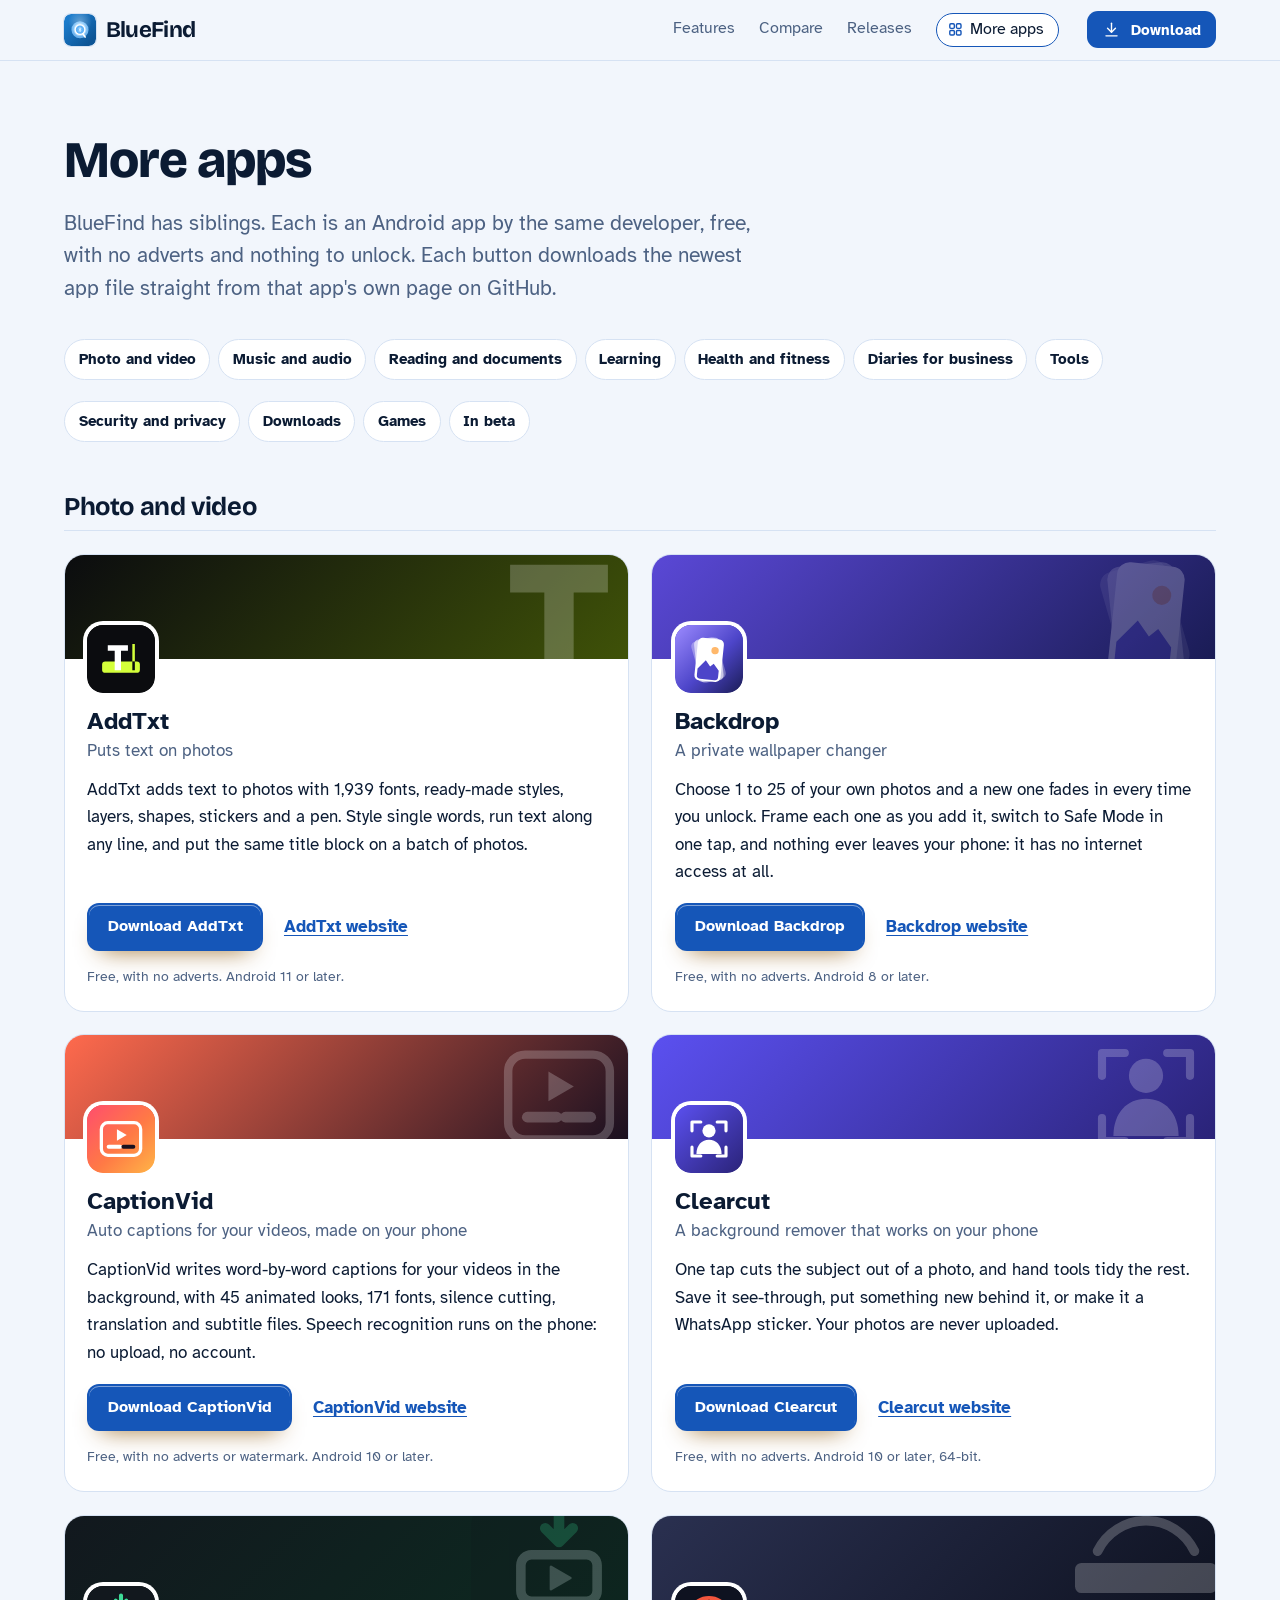
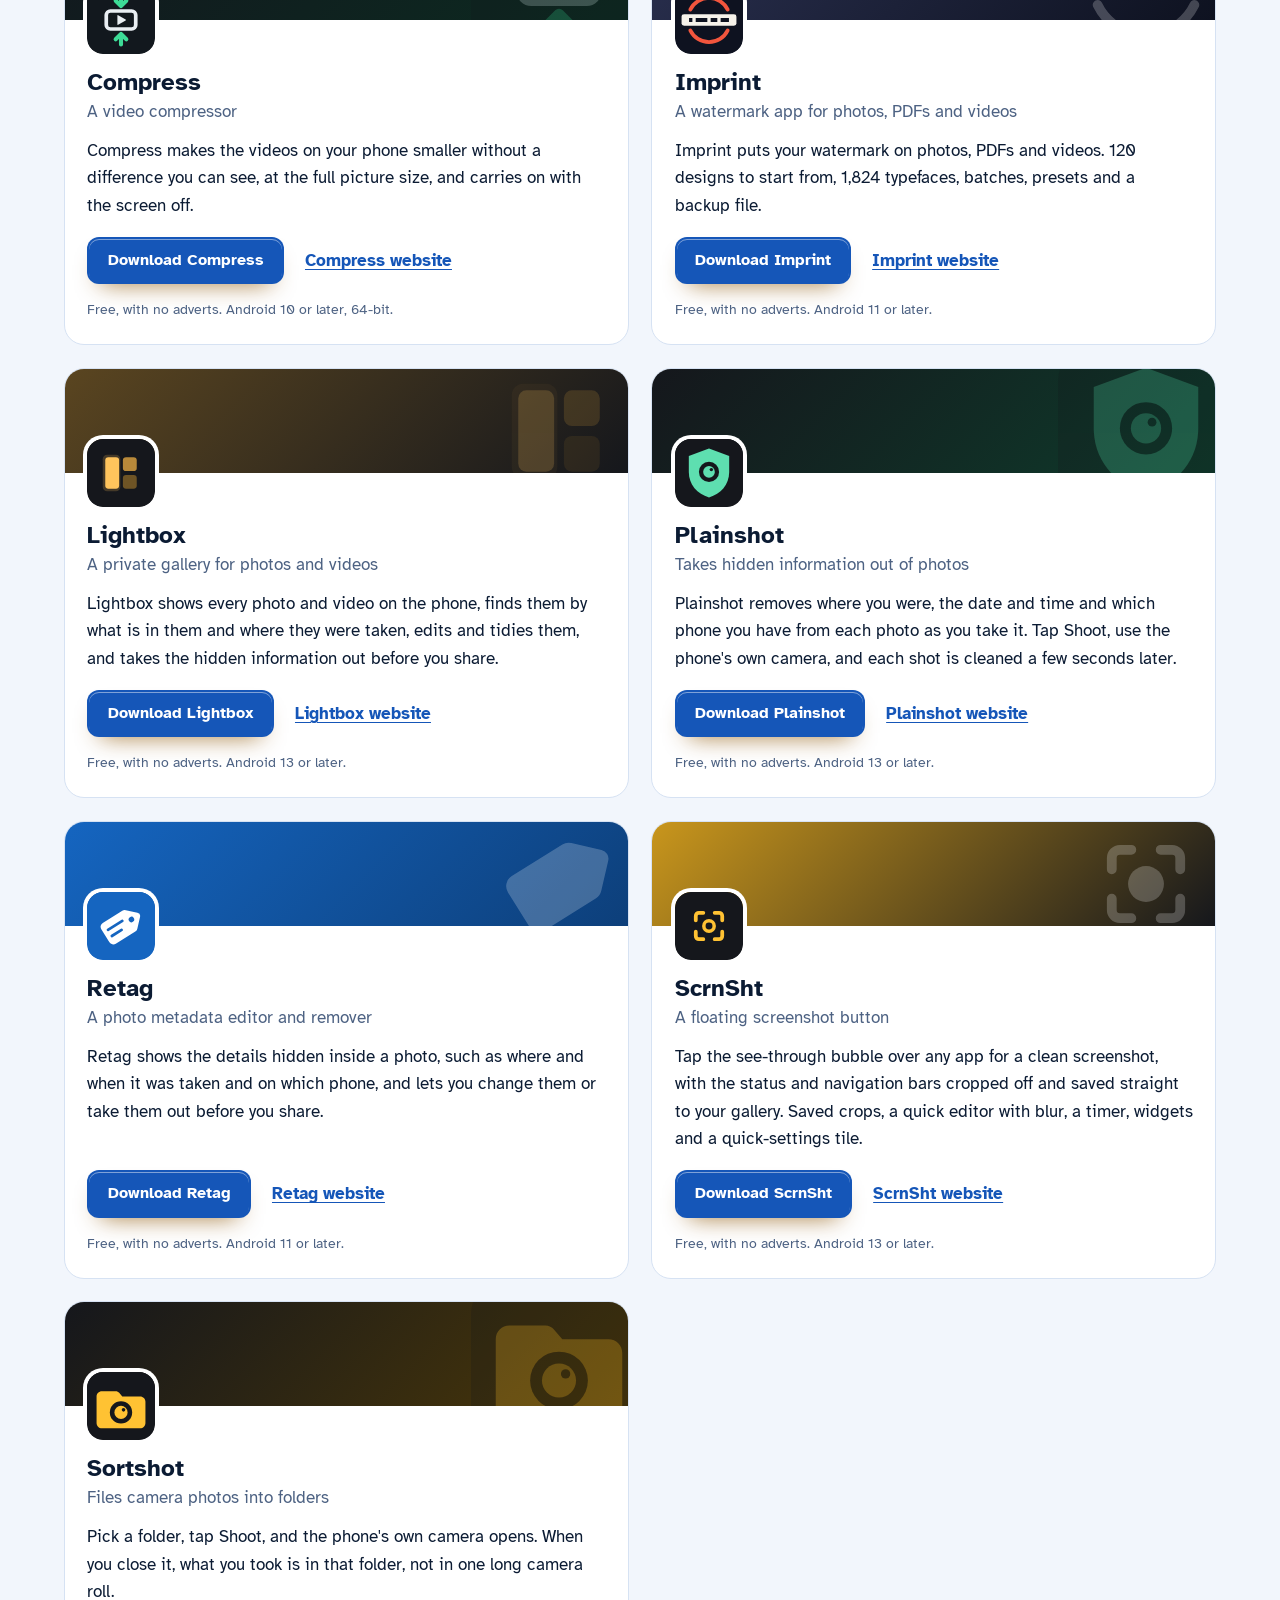
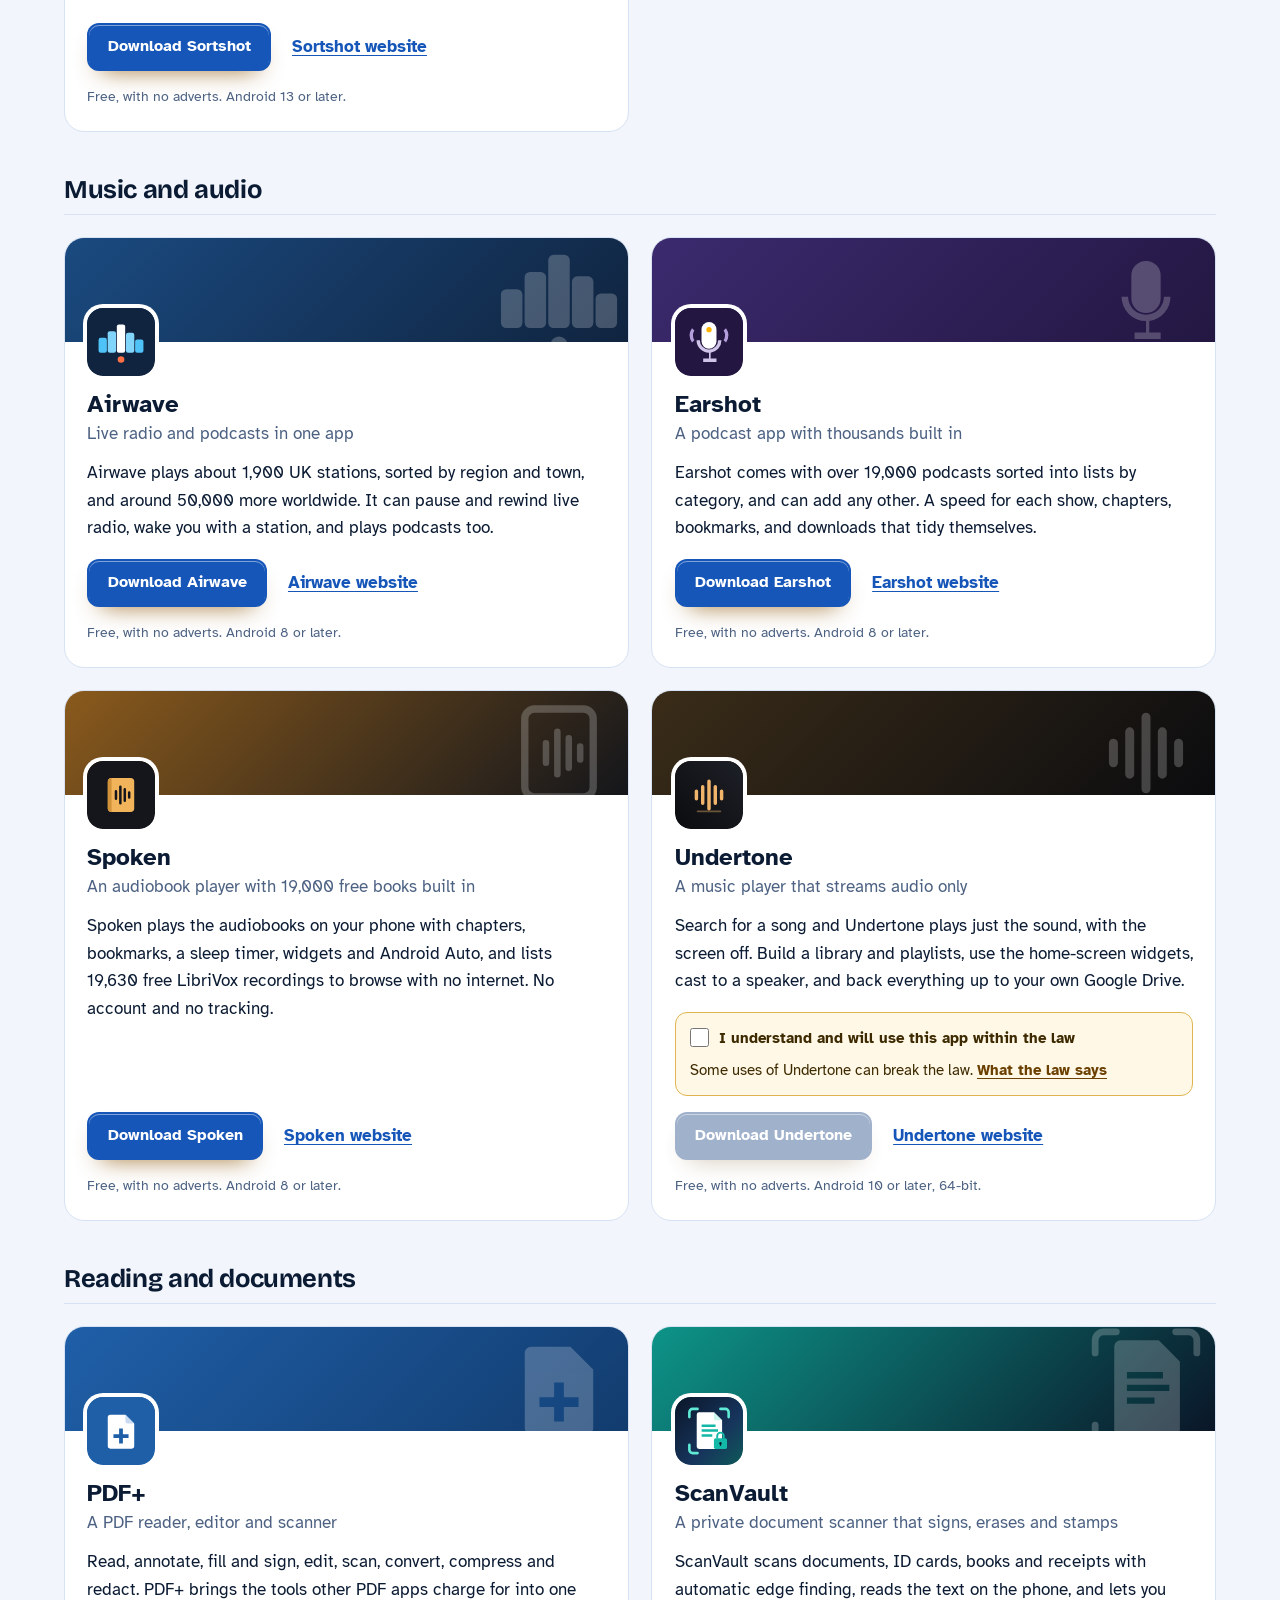
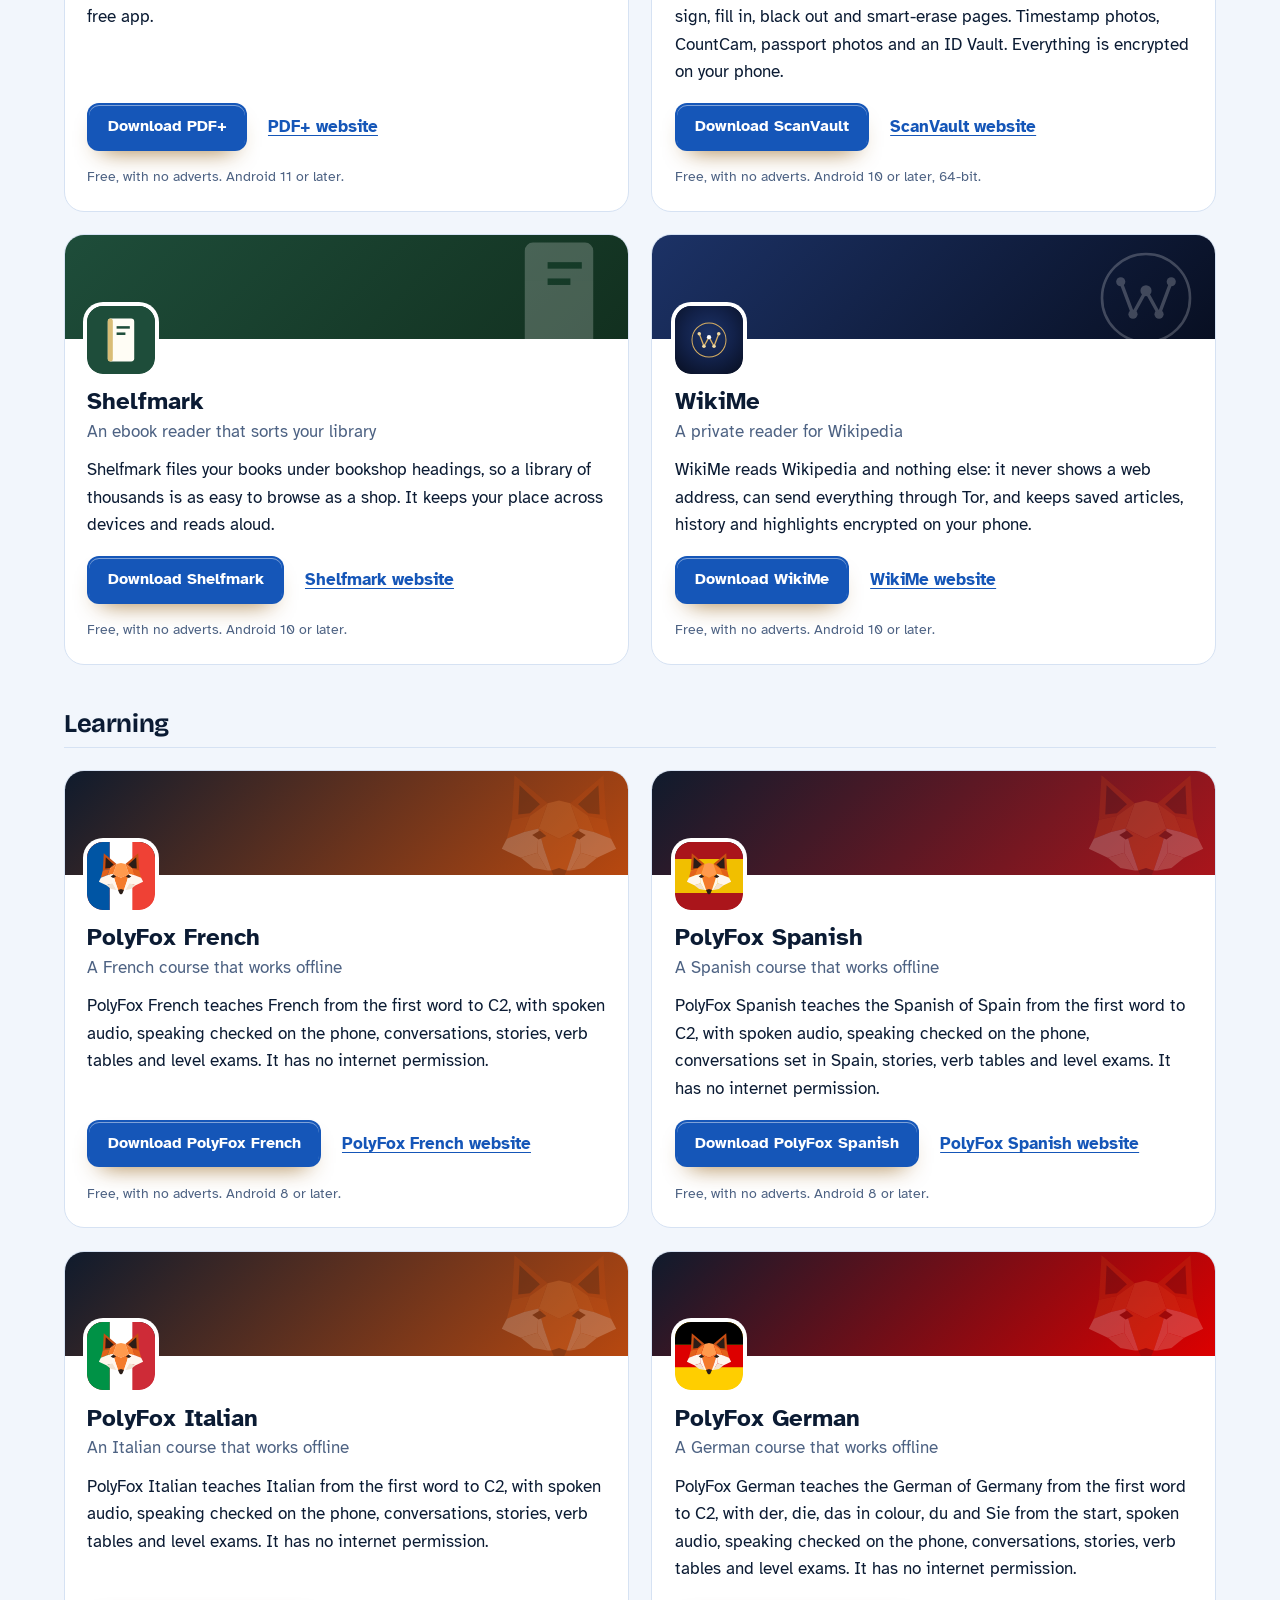
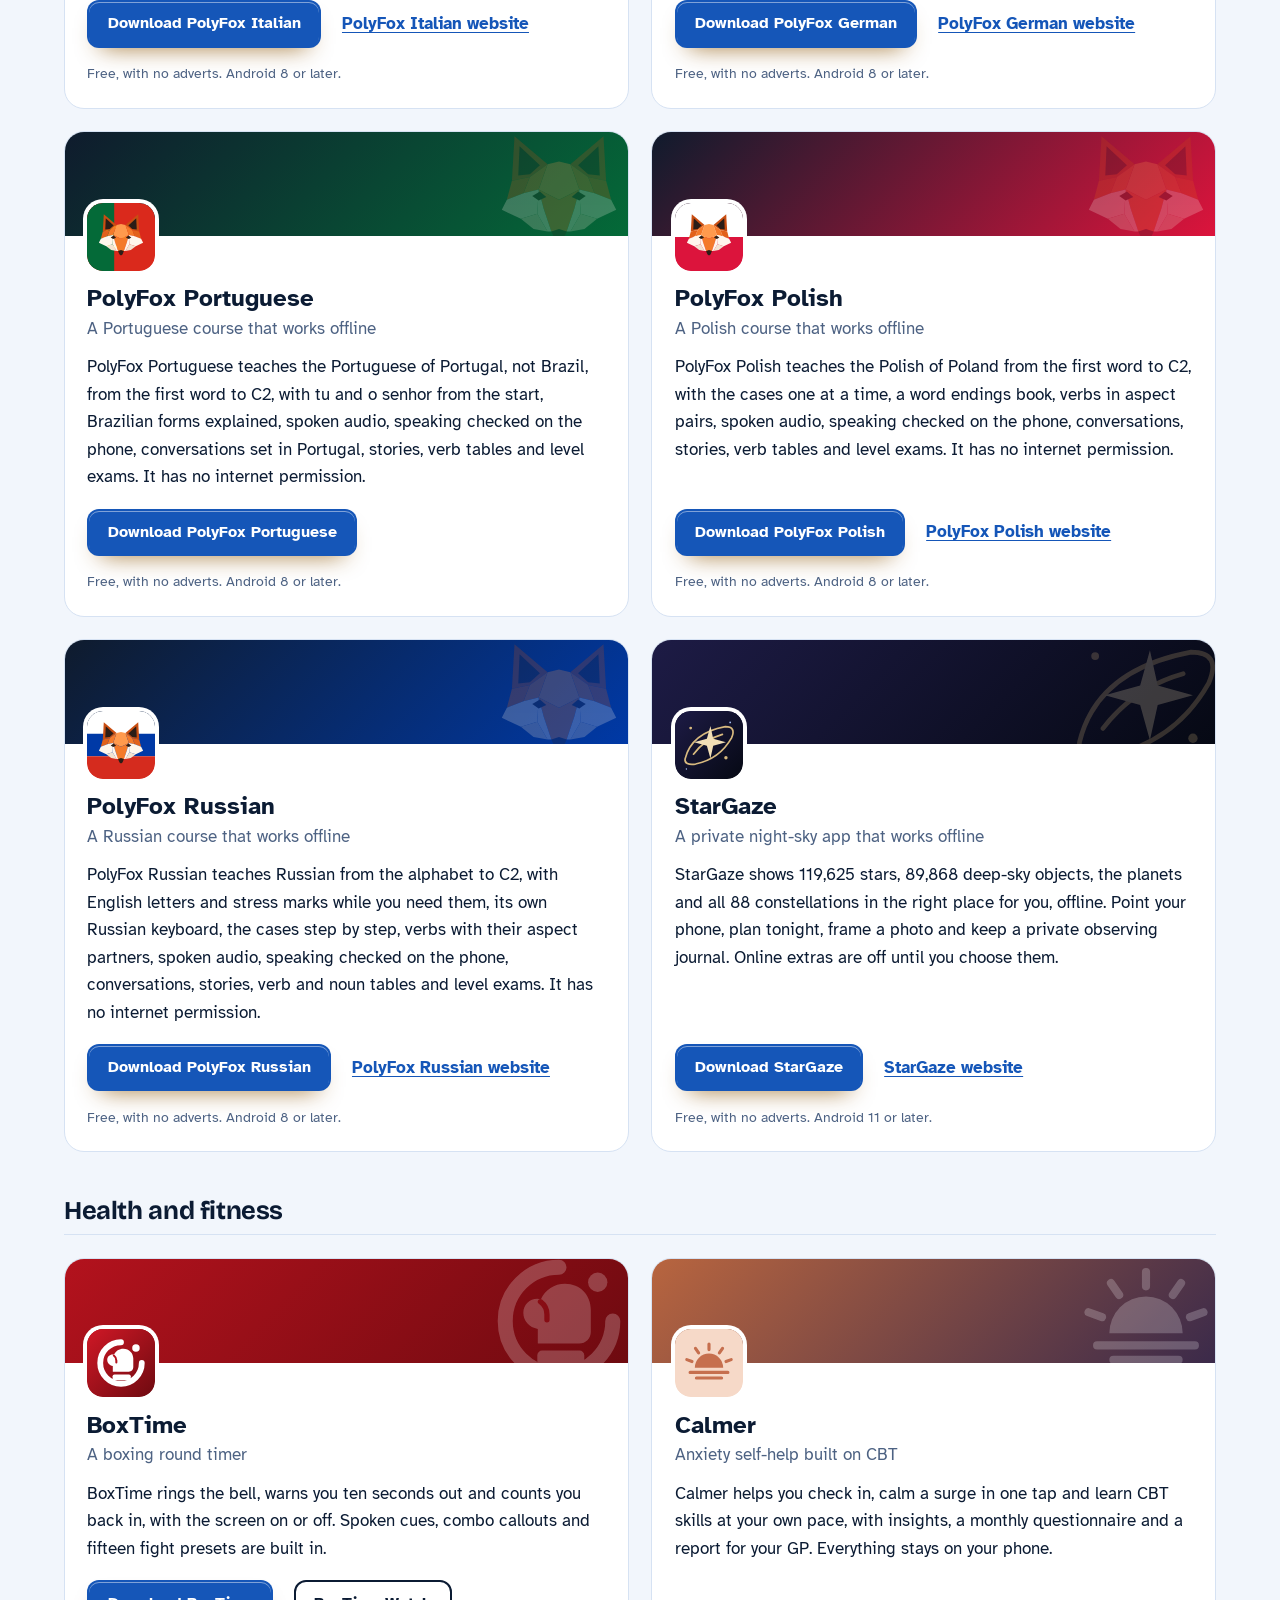
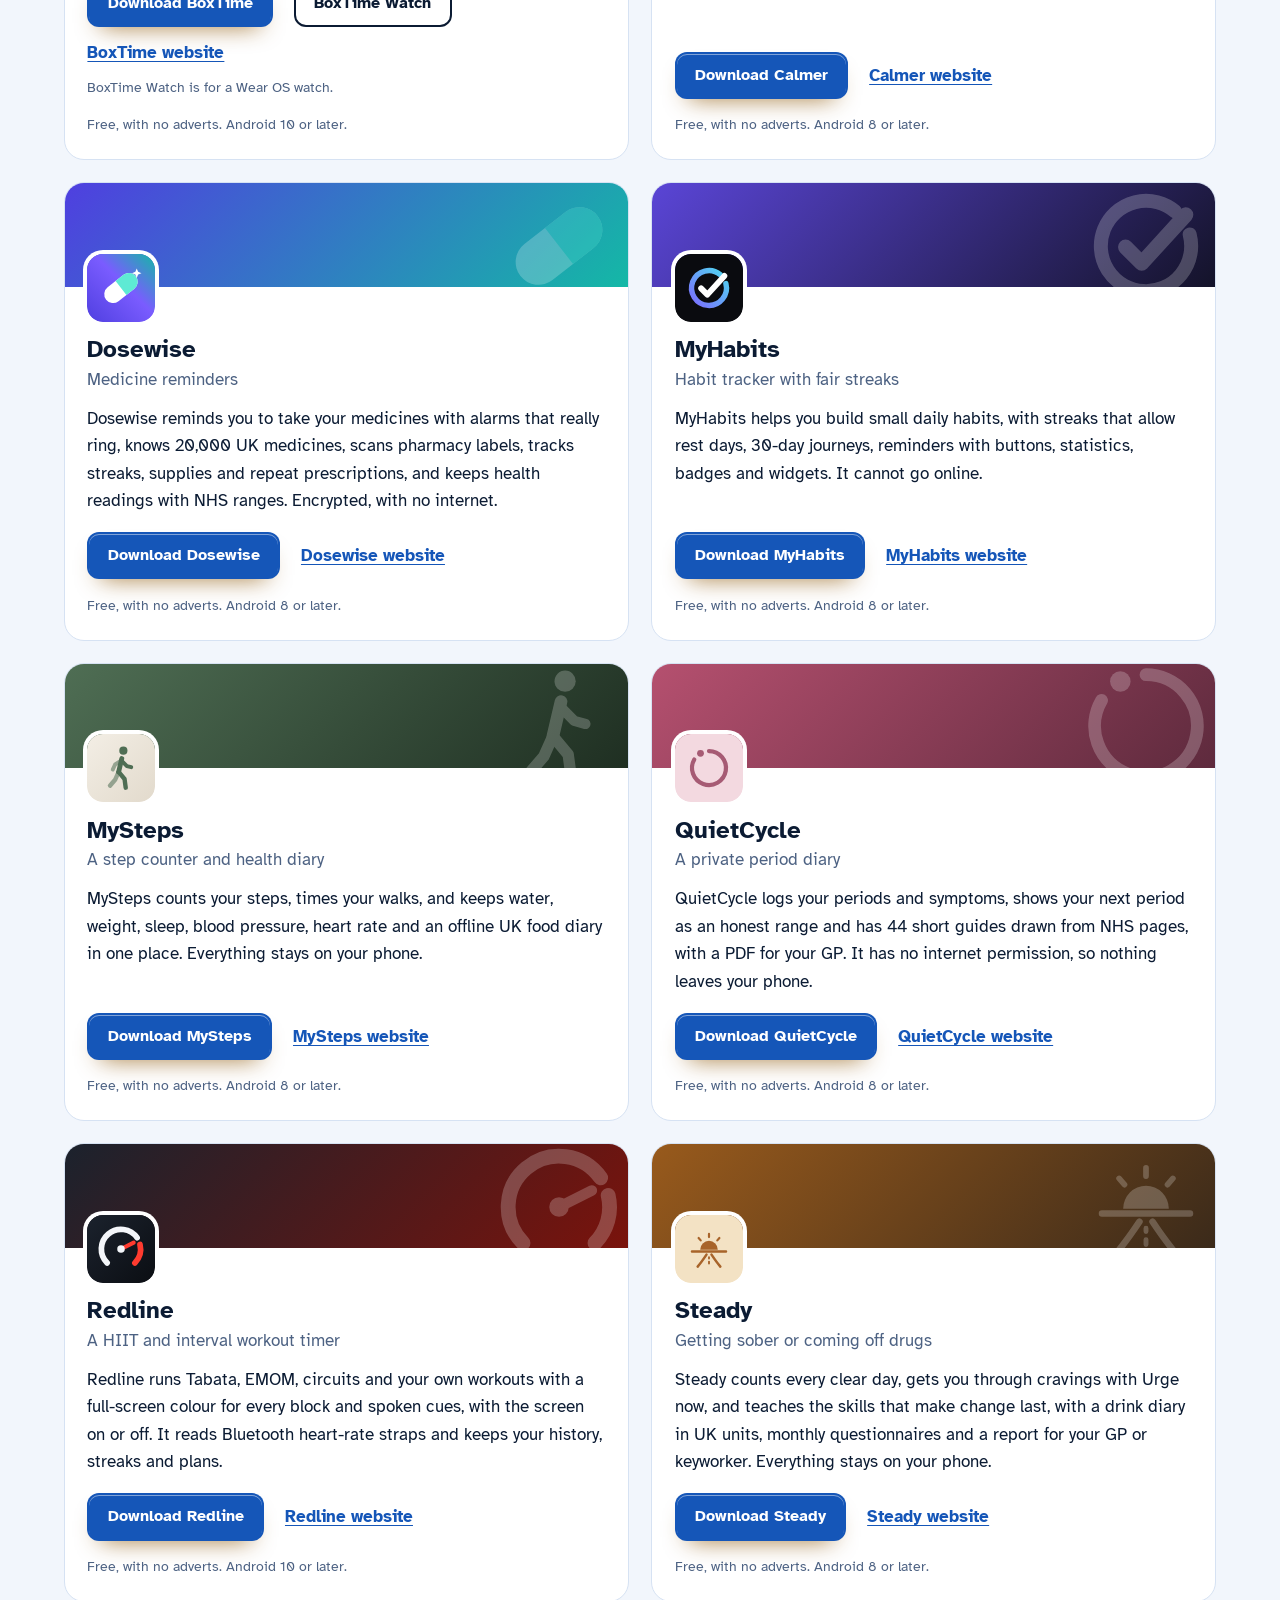
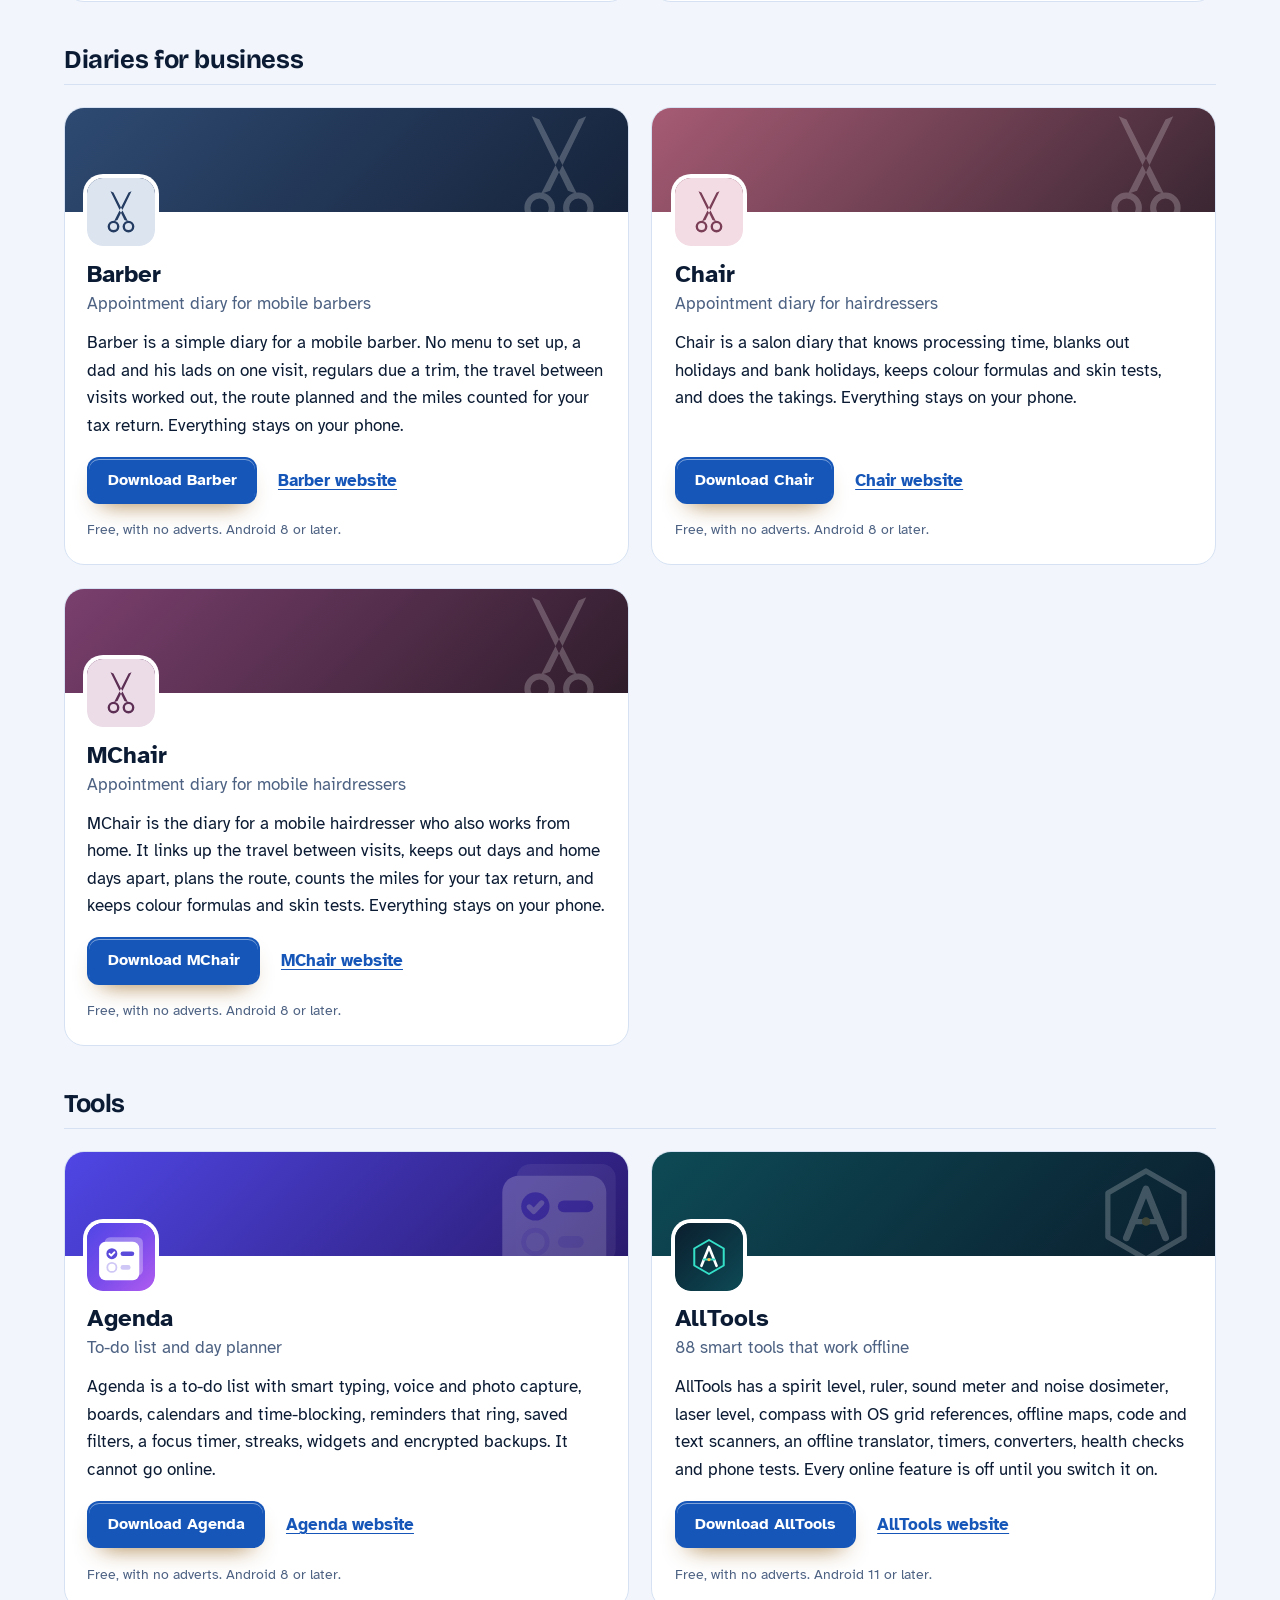
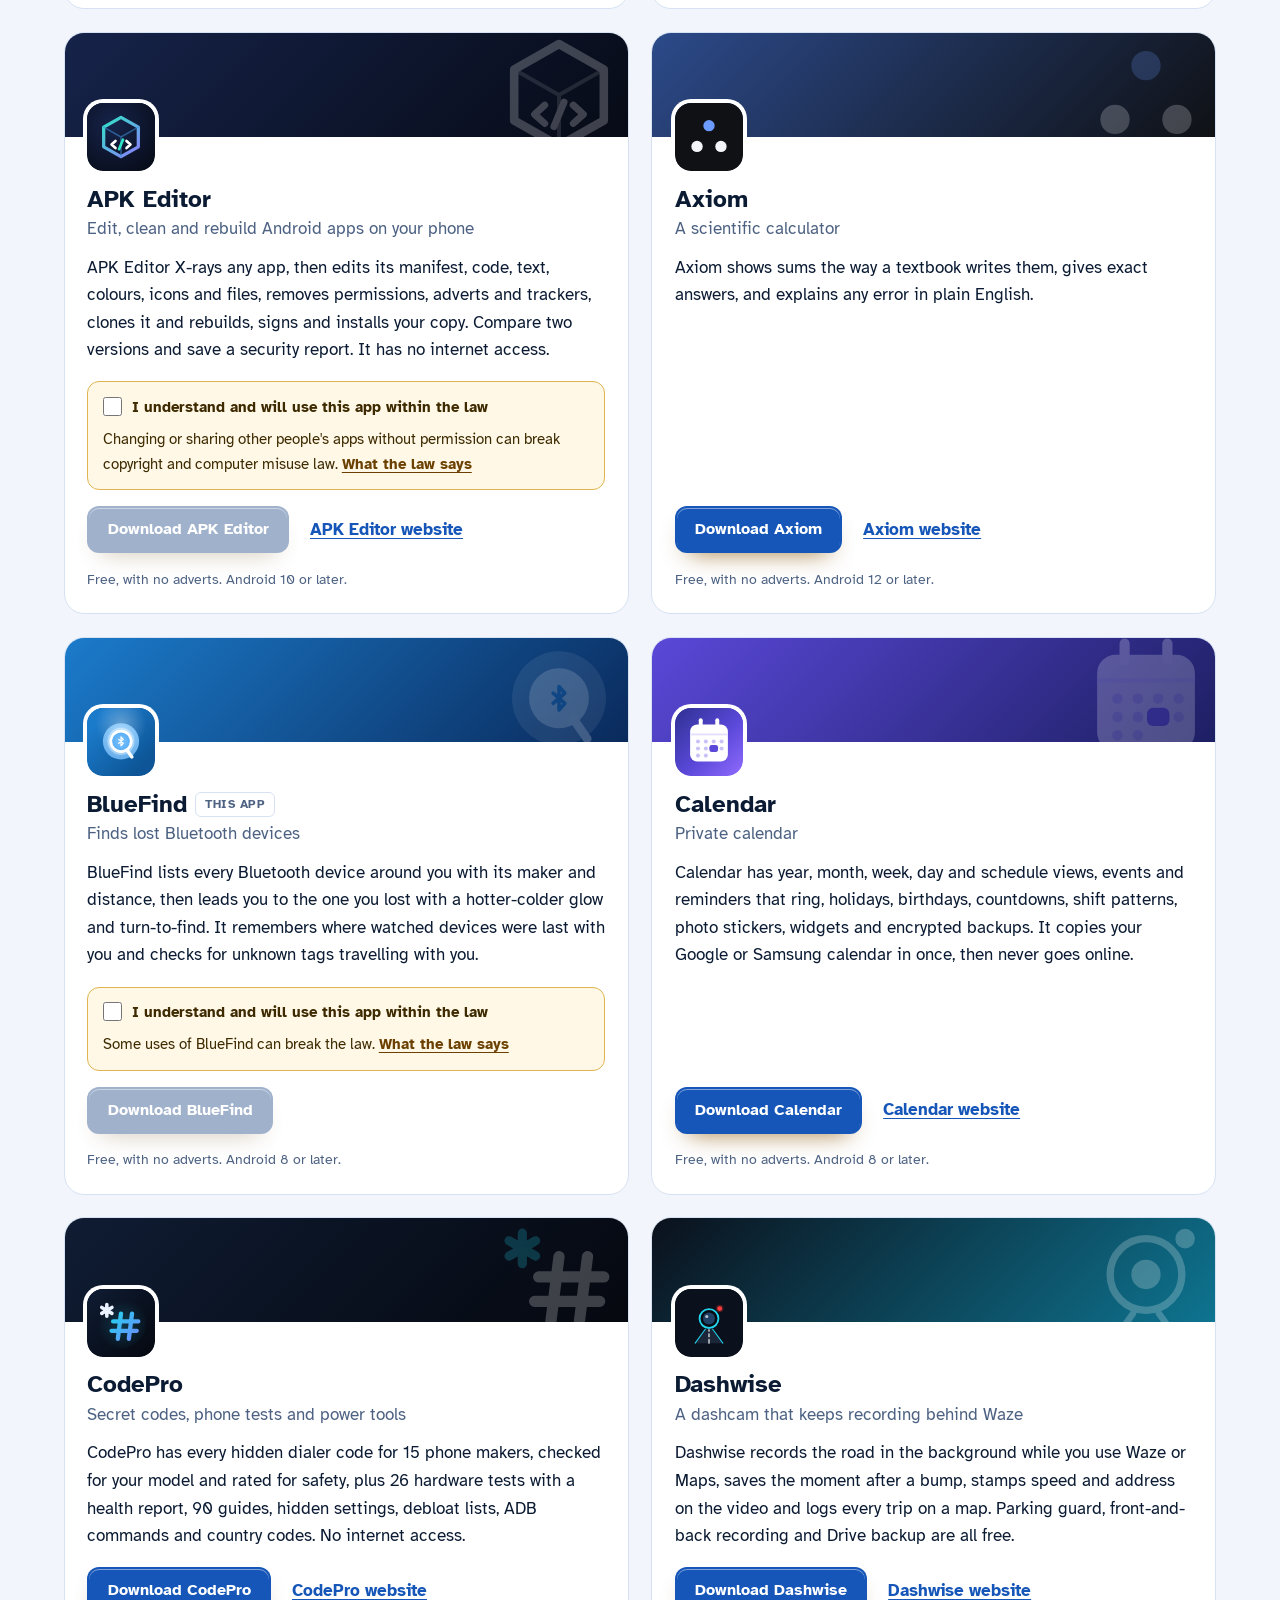
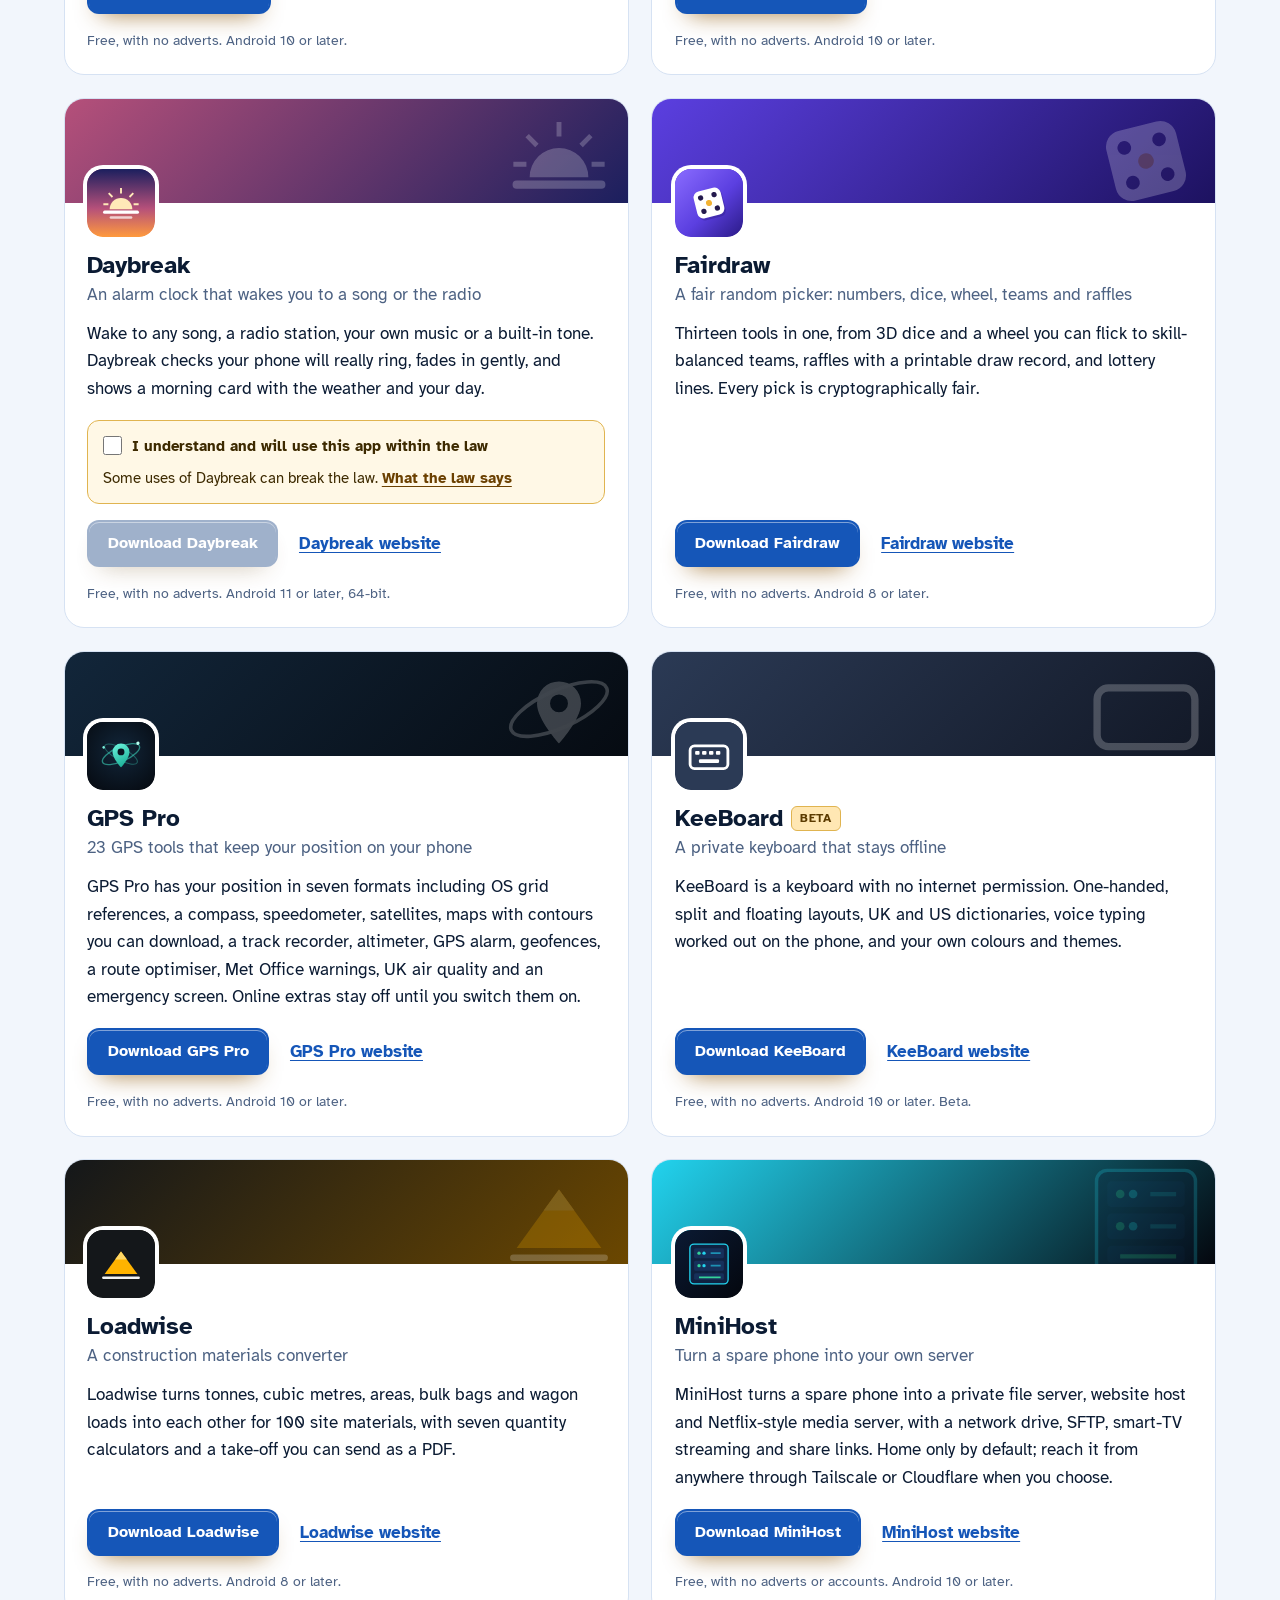
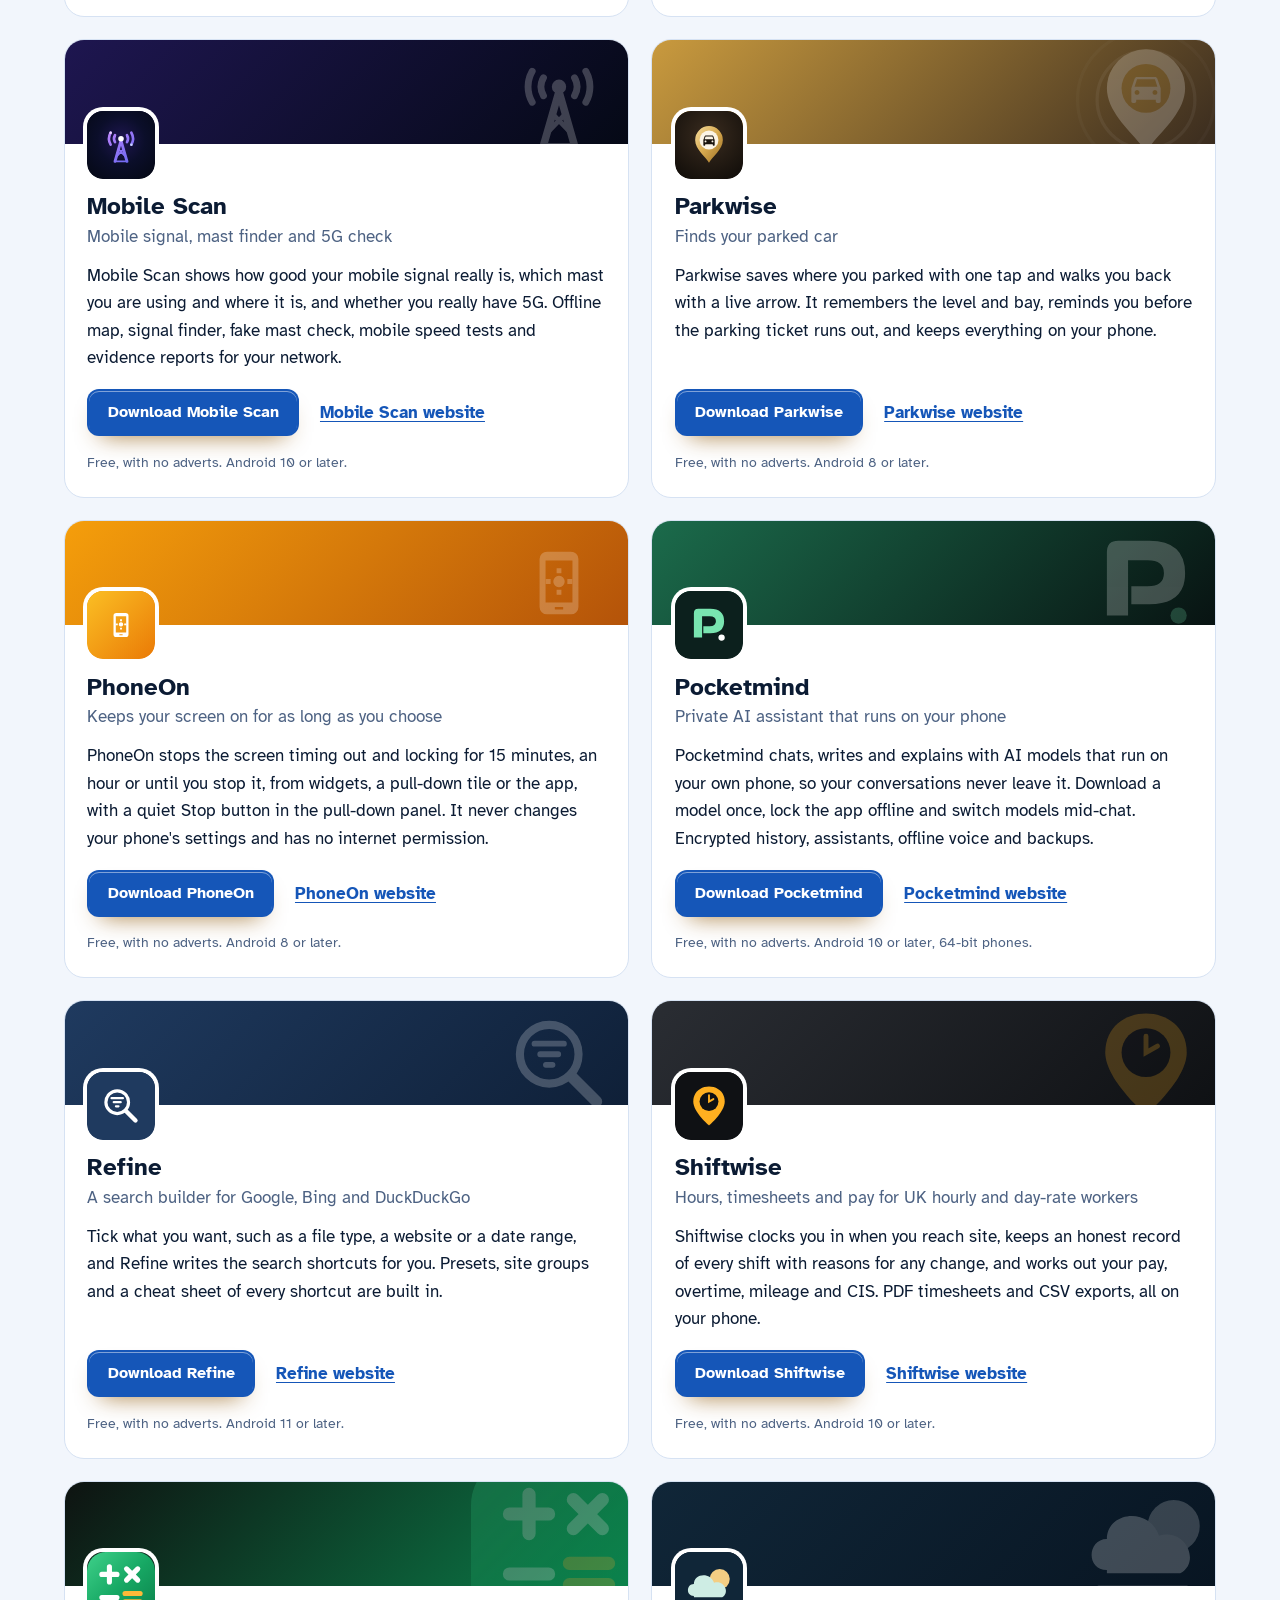
==== commit cae65981: "More apps: add APK Editor" ====
--- a/more-apps.html
+++ b/more-apps.html
@@ -4,7 +4,7 @@
 <meta charset="utf-8">
 <meta name="viewport" content="width=device-width, initial-scale=1">
 <title>More free Android apps from the maker of BlueFind</title>
-<meta name="description" content="All 94 free Android apps from the maker of BlueFind, in one list by category, each with its download and a link to its website.">
+<meta name="description" content="All 95 free Android apps from the maker of BlueFind, in one list by category, each with its download and a link to its website.">
 <meta name="author" content="Jonathan Jackson">
 <link rel="canonical" href="https://customgpter.github.io/bluefind/more-apps.html">
 <meta name="theme-color" content="#f2f6fc" media="(prefers-color-scheme: light)">
@@ -12,7 +12,7 @@
 <meta property="og:type" content="website">
 <meta property="og:site_name" content="BlueFind">
 <meta property="og:title" content="More free Android apps from the maker of BlueFind">
-<meta property="og:description" content="All 94 free Android apps from the maker of BlueFind, in one list by category, each with its download and a link to its website.">
+<meta property="og:description" content="All 95 free Android apps from the maker of BlueFind, in one list by category, each with its download and a link to its website.">
 <meta property="og:url" content="https://customgpter.github.io/bluefind/more-apps.html">
 <meta property="og:image" content="https://customgpter.github.io/bluefind/assets/og.png">
 <meta property="og:image:width" content="1200">
@@ -26,7 +26,7 @@
 <link rel="preload" href="./assets/fonts/atkinson-hyperlegible-latin-400-normal.woff2" as="font" type="font/woff2" crossorigin>
 <link rel="stylesheet" href="./assets/site.css?v=1">
 <link rel="stylesheet" href="./assets/house.css?v=1">
-<script type="application/ld+json">{"@context":"https://schema.org","@type":"ItemList","name":"Apps from the maker of BlueFind","url":"https://customgpter.github.io/bluefind/more-apps.html","itemListElement":[{"@type":"ListItem","position":1,"name":"AddTxt","url":"https://customgpter.github.io/addtxt/"},{"@type":"ListItem","position":2,"name":"Backdrop","url":"https://customgpter.github.io/backdrop/"},{"@type":"ListItem","position":3,"name":"CaptionVid","url":"https://customgpter.github.io/captionvid/"},{"@type":"ListItem","position":4,"name":"Clearcut","url":"https://customgpter.github.io/clearcut/"},{"@type":"ListItem","position":5,"name":"Compress","url":"https://customgpter.github.io/compress/"},{"@type":"ListItem","position":6,"name":"Imprint","url":"https://customgpter.github.io/imprint/"},{"@type":"ListItem","position":7,"name":"Lightbox","url":"https://customgpter.github.io/lightbox/"},{"@type":"ListItem","position":8,"name":"Plainshot","url":"https://customgpter.github.io/plainshot/"},{"@type":"ListItem","position":9,"name":"Retag","url":"https://customgpter.github.io/retag/"},{"@type":"ListItem","position":10,"name":"ScrnSht","url":"https://customgpter.github.io/scrnsht/"},{"@type":"ListItem","position":11,"name":"Sortshot","url":"https://customgpter.github.io/sortshot/"},{"@type":"ListItem","position":12,"name":"Airwave","url":"https://customgpter.github.io/airwave/"},{"@type":"ListItem","position":13,"name":"Earshot","url":"https://customgpter.github.io/earshot/"},{"@type":"ListItem","position":14,"name":"Spoken","url":"https://customgpter.github.io/spoken/"},{"@type":"ListItem","position":15,"name":"Undertone","url":"https://customgpter.github.io/undertone/"},{"@type":"ListItem","position":16,"name":"PDF+","url":"https://customgpter.github.io/pdfplus/"},{"@type":"ListItem","position":17,"name":"ScanVault","url":"https://customgpter.github.io/scanvault/"},{"@type":"ListItem","position":18,"name":"Shelfmark","url":"https://customgpter.github.io/shelfmark/"},{"@type":"ListItem","position":19,"name":"WikiMe","url":"https://customgpter.github.io/wikime/"},{"@type":"ListItem","position":20,"name":"PolyFox French","url":"https://customgpter.github.io/polyfox/"},{"@type":"ListItem","position":21,"name":"PolyFox German","url":"https://customgpter.github.io/polyfox-german/"},{"@type":"ListItem","position":22,"name":"PolyFox Polish","url":"https://customgpter.github.io/polyfox-polish/"},{"@type":"ListItem","position":23,"name":"PolyFox Russian","url":"https://customgpter.github.io/polyfox-russian/"},{"@type":"ListItem","position":24,"name":"StarGaze","url":"https://customgpter.github.io/stargaze/"},{"@type":"ListItem","position":25,"name":"BoxTime","url":"https://customgpter.github.io/boxtime/"},{"@type":"ListItem","position":26,"name":"Calmer","url":"https://customgpter.github.io/calmer/"},{"@type":"ListItem","position":27,"name":"Dosewise","url":"https://customgpter.github.io/dosewise/"},{"@type":"ListItem","position":28,"name":"MyHabits","url":"https://customgpter.github.io/myhabits/"},{"@type":"ListItem","position":29,"name":"MySteps","url":"https://customgpter.github.io/mysteps/"},{"@type":"ListItem","position":30,"name":"QuietCycle","url":"https://customgpter.github.io/quietcycle/"},{"@type":"ListItem","position":31,"name":"Redline","url":"https://customgpter.github.io/redline/"},{"@type":"ListItem","position":32,"name":"Steady","url":"https://customgpter.github.io/steady/"},{"@type":"ListItem","position":33,"name":"Barber","url":"https://customgpter.github.io/barber/"},{"@type":"ListItem","position":34,"name":"Chair","url":"https://customgpter.github.io/chair/"},{"@type":"ListItem","position":35,"name":"MChair","url":"https://customgpter.github.io/mchair/"},{"@type":"ListItem","position":36,"name":"Agenda","url":"https://customgpter.github.io/agenda/"},{"@type":"ListItem","position":37,"name":"AllTools","url":"https://customgpter.github.io/alltools/"},{"@type":"ListItem","position":38,"name":"Axiom","url":"https://customgpter.github.io/axiom/"},{"@type":"ListItem","position":39,"name":"BlueFind","url":"https://customgpter.github.io/bluefind/"},{"@type":"ListItem","position":40,"name":"Calendar","url":"https://customgpter.github.io/calendar/"},{"@type":"ListItem","position":41,"name":"CodePro","url":"https://customgpter.github.io/codepro/"},{"@type":"ListItem","position":42,"name":"Dashwise","url":"https://customgpter.github.io/dashwise/"},{"@type":"ListItem","position":43,"name":"Daybreak","url":"https://customgpter.github.io/daybreak/"},{"@type":"ListItem","position":44,"name":"Fairdraw","url":"https://customgpter.github.io/fairdraw/"},{"@type":"ListItem","position":45,"name":"GPS Pro","url":"https://customgpter.github.io/gpspro/"},{"@type":"ListItem","position":46,"name":"KeeBoard","url":"https://customgpter.github.io/keeboard/"},{"@type":"ListItem","position":47,"name":"Loadwise","url":"https://customgpter.github.io/loadwise/"},{"@type":"ListItem","position":48,"name":"MiniHost","url":"https://customgpter.github.io/minihost/"},{"@type":"ListItem","position":49,"name":"Mobile Scan","url":"https://customgpter.github.io/mobilescan/"},{"@type":"ListItem","position":50,"name":"Parkwise","url":"https://customgpter.github.io/parkwise/"},{"@type":"ListItem","position":51,"name":"Pocketmind","url":"https://customgpter.github.io/pocketmind/"},{"@type":"ListItem","position":52,"name":"Refine","url":"https://customgpter.github.io/refine/"},{"@type":"ListItem","position":53,"name":"Shiftwise","url":"https://customgpter.github.io/shiftwise/"},{"@type":"ListItem","position":54,"name":"SimpleCalc","url":"https://customgpter.github.io/simplecalc/"},{"@type":"ListItem","position":55,"name":"Skyline","url":"https://customgpter.github.io/skyline/"},{"@type":"ListItem","position":56,"name":"Slipway","url":"https://customgpter.github.io/slipway/"},{"@type":"ListItem","position":57,"name":"Tagger","url":"https://customgpter.github.io/tagger/"},{"@type":"ListItem","position":58,"name":"TotalClean","url":"https://customgpter.github.io/totalclean/"},{"@type":"ListItem","position":59,"name":"TVLink","url":"https://customgpter.github.io/tvlink/"},{"@type":"ListItem","position":60,"name":"Unbox","url":"https://customgpter.github.io/unbox/"},{"@type":"ListItem","position":61,"name":"WhatsKeep","url":"https://customgpter.github.io/whatskeep/"},{"@type":"ListItem","position":62,"name":"WiFi Scan","url":"https://customgpter.github.io/wifiscan/"},{"@type":"ListItem","position":63,"name":"Auditly","url":"https://customgpter.github.io/auditly/"},{"@type":"ListItem","position":64,"name":"Backchannel","url":"https://customgpter.github.io/backchannel/"},{"@type":"ListItem","position":65,"name":"ENotes","url":"https://customgpter.github.io/enotes/"},{"@type":"ListItem","position":66,"name":"FindMe","url":"https://customgpter.github.io/findme/"},{"@type":"ListItem","position":67,"name":"iLock","url":"https://customgpter.github.io/ilock/"},{"@type":"ListItem","position":68,"name":"ImSafe","url":"https://customgpter.github.io/imsafe/"},{"@type":"ListItem","position":69,"name":"IShred","url":"https://customgpter.github.io/ishred/"},{"@type":"ListItem","position":70,"name":"LockBox","url":"https://customgpter.github.io/lockbox/"},{"@type":"ListItem","position":71,"name":"PassVault","url":"https://customgpter.github.io/passvault/"},{"@type":"ListItem","position":72,"name":"SpyFind","url":"https://customgpter.github.io/spyfind/"},{"@type":"ListItem","position":73,"name":"TextWipe","url":"https://customgpter.github.io/textwipe/"},{"@type":"ListItem","position":74,"name":"Tracewire","url":"https://customgpter.github.io/tracewire/"},{"@type":"ListItem","position":75,"name":"Vigil","url":"https://customgpter.github.io/vigil/"},{"@type":"ListItem","position":76,"name":"Grab","url":"https://customgpter.github.io/grab/"},{"@type":"ListItem","position":77,"name":"Swarm","url":"https://customgpter.github.io/swarm/"},{"@type":"ListItem","position":78,"name":"Plane Games","url":"https://customgpter.github.io/plane-games/"},{"@type":"ListItem","position":79,"name":"Ninefold","url":"https://customgpter.github.io/ninefold/"},{"@type":"ListItem","position":80,"name":"Cubewise","url":"https://customgpter.github.io/cubewise/"},{"@type":"ListItem","position":81,"name":"Tilewise","url":"https://customgpter.github.io/tilewise/"},{"@type":"ListItem","position":82,"name":"Letterwise","url":"https://customgpter.github.io/letterwise/"},{"@type":"ListItem","position":83,"name":"Kingside","url":"https://customgpter.github.io/kingside/"},{"@type":"ListItem","position":84,"name":"Deckhand","url":"https://customgpter.github.io/deckhand/"},{"@type":"ListItem","position":85,"name":"SNESForge","url":"https://customgpter.github.io/snesforge/"},{"@type":"ListItem","position":86,"name":"Fame Boy","url":"https://customgpter.github.io/fameboy/"},{"@type":"ListItem","position":87,"name":"PSPPro","url":"https://customgpter.github.io/psppro/"},{"@type":"ListItem","position":88,"name":"MegaGen","url":"https://customgpter.github.io/megagen/"},{"@type":"ListItem","position":89,"name":"QVR","url":"https://customgpter.github.io/qvr/"},{"@type":"ListItem","position":90,"name":"QVR Watch","url":"https://customgpter.github.io/qvr-watch/"},{"@type":"ListItem","position":91,"name":"QVRLite","url":"https://customgpter.github.io/qvrlite/"},{"@type":"ListItem","position":92,"name":"Onionz","url":"https://customgpter.github.io/onionz/"},{"@type":"ListItem","position":93,"name":"OnionzWeb","url":"https://customgpter.github.io/onionzweb/"}]}</script>
+<script type="application/ld+json">{"@context":"https://schema.org","@type":"ItemList","name":"Apps from the maker of BlueFind","url":"https://customgpter.github.io/bluefind/more-apps.html","itemListElement":[{"@type":"ListItem","position":1,"name":"AddTxt","url":"https://customgpter.github.io/addtxt/"},{"@type":"ListItem","position":2,"name":"Backdrop","url":"https://customgpter.github.io/backdrop/"},{"@type":"ListItem","position":3,"name":"CaptionVid","url":"https://customgpter.github.io/captionvid/"},{"@type":"ListItem","position":4,"name":"Clearcut","url":"https://customgpter.github.io/clearcut/"},{"@type":"ListItem","position":5,"name":"Compress","url":"https://customgpter.github.io/compress/"},{"@type":"ListItem","position":6,"name":"Imprint","url":"https://customgpter.github.io/imprint/"},{"@type":"ListItem","position":7,"name":"Lightbox","url":"https://customgpter.github.io/lightbox/"},{"@type":"ListItem","position":8,"name":"Plainshot","url":"https://customgpter.github.io/plainshot/"},{"@type":"ListItem","position":9,"name":"Retag","url":"https://customgpter.github.io/retag/"},{"@type":"ListItem","position":10,"name":"ScrnSht","url":"https://customgpter.github.io/scrnsht/"},{"@type":"ListItem","position":11,"name":"Sortshot","url":"https://customgpter.github.io/sortshot/"},{"@type":"ListItem","position":12,"name":"Airwave","url":"https://customgpter.github.io/airwave/"},{"@type":"ListItem","position":13,"name":"Earshot","url":"https://customgpter.github.io/earshot/"},{"@type":"ListItem","position":14,"name":"Spoken","url":"https://customgpter.github.io/spoken/"},{"@type":"ListItem","position":15,"name":"Undertone","url":"https://customgpter.github.io/undertone/"},{"@type":"ListItem","position":16,"name":"PDF+","url":"https://customgpter.github.io/pdfplus/"},{"@type":"ListItem","position":17,"name":"ScanVault","url":"https://customgpter.github.io/scanvault/"},{"@type":"ListItem","position":18,"name":"Shelfmark","url":"https://customgpter.github.io/shelfmark/"},{"@type":"ListItem","position":19,"name":"WikiMe","url":"https://customgpter.github.io/wikime/"},{"@type":"ListItem","position":20,"name":"PolyFox French","url":"https://customgpter.github.io/polyfox/"},{"@type":"ListItem","position":21,"name":"PolyFox German","url":"https://customgpter.github.io/polyfox-german/"},{"@type":"ListItem","position":22,"name":"PolyFox Polish","url":"https://customgpter.github.io/polyfox-polish/"},{"@type":"ListItem","position":23,"name":"PolyFox Russian","url":"https://customgpter.github.io/polyfox-russian/"},{"@type":"ListItem","position":24,"name":"StarGaze","url":"https://customgpter.github.io/stargaze/"},{"@type":"ListItem","position":25,"name":"BoxTime","url":"https://customgpter.github.io/boxtime/"},{"@type":"ListItem","position":26,"name":"Calmer","url":"https://customgpter.github.io/calmer/"},{"@type":"ListItem","position":27,"name":"Dosewise","url":"https://customgpter.github.io/dosewise/"},{"@type":"ListItem","position":28,"name":"MyHabits","url":"https://customgpter.github.io/myhabits/"},{"@type":"ListItem","position":29,"name":"MySteps","url":"https://customgpter.github.io/mysteps/"},{"@type":"ListItem","position":30,"name":"QuietCycle","url":"https://customgpter.github.io/quietcycle/"},{"@type":"ListItem","position":31,"name":"Redline","url":"https://customgpter.github.io/redline/"},{"@type":"ListItem","position":32,"name":"Steady","url":"https://customgpter.github.io/steady/"},{"@type":"ListItem","position":33,"name":"Barber","url":"https://customgpter.github.io/barber/"},{"@type":"ListItem","position":34,"name":"Chair","url":"https://customgpter.github.io/chair/"},{"@type":"ListItem","position":35,"name":"MChair","url":"https://customgpter.github.io/mchair/"},{"@type":"ListItem","position":36,"name":"Agenda","url":"https://customgpter.github.io/agenda/"},{"@type":"ListItem","position":37,"name":"AllTools","url":"https://customgpter.github.io/alltools/"},{"@type":"ListItem","position":38,"name":"APK Editor","url":"https://customgpter.github.io/apkeditor/"},{"@type":"ListItem","position":39,"name":"Axiom","url":"https://customgpter.github.io/axiom/"},{"@type":"ListItem","position":40,"name":"BlueFind","url":"https://customgpter.github.io/bluefind/"},{"@type":"ListItem","position":41,"name":"Calendar","url":"https://customgpter.github.io/calendar/"},{"@type":"ListItem","position":42,"name":"CodePro","url":"https://customgpter.github.io/codepro/"},{"@type":"ListItem","position":43,"name":"Dashwise","url":"https://customgpter.github.io/dashwise/"},{"@type":"ListItem","position":44,"name":"Daybreak","url":"https://customgpter.github.io/daybreak/"},{"@type":"ListItem","position":45,"name":"Fairdraw","url":"https://customgpter.github.io/fairdraw/"},{"@type":"ListItem","position":46,"name":"GPS Pro","url":"https://customgpter.github.io/gpspro/"},{"@type":"ListItem","position":47,"name":"KeeBoard","url":"https://customgpter.github.io/keeboard/"},{"@type":"ListItem","position":48,"name":"Loadwise","url":"https://customgpter.github.io/loadwise/"},{"@type":"ListItem","position":49,"name":"MiniHost","url":"https://customgpter.github.io/minihost/"},{"@type":"ListItem","position":50,"name":"Mobile Scan","url":"https://customgpter.github.io/mobilescan/"},{"@type":"ListItem","position":51,"name":"Parkwise","url":"https://customgpter.github.io/parkwise/"},{"@type":"ListItem","position":52,"name":"Pocketmind","url":"https://customgpter.github.io/pocketmind/"},{"@type":"ListItem","position":53,"name":"Refine","url":"https://customgpter.github.io/refine/"},{"@type":"ListItem","position":54,"name":"Shiftwise","url":"https://customgpter.github.io/shiftwise/"},{"@type":"ListItem","position":55,"name":"SimpleCalc","url":"https://customgpter.github.io/simplecalc/"},{"@type":"ListItem","position":56,"name":"Skyline","url":"https://customgpter.github.io/skyline/"},{"@type":"ListItem","position":57,"name":"Slipway","url":"https://customgpter.github.io/slipway/"},{"@type":"ListItem","position":58,"name":"Tagger","url":"https://customgpter.github.io/tagger/"},{"@type":"ListItem","position":59,"name":"TotalClean","url":"https://customgpter.github.io/totalclean/"},{"@type":"ListItem","position":60,"name":"TVLink","url":"https://customgpter.github.io/tvlink/"},{"@type":"ListItem","position":61,"name":"Unbox","url":"https://customgpter.github.io/unbox/"},{"@type":"ListItem","position":62,"name":"WhatsKeep","url":"https://customgpter.github.io/whatskeep/"},{"@type":"ListItem","position":63,"name":"WiFi Scan","url":"https://customgpter.github.io/wifiscan/"},{"@type":"ListItem","position":64,"name":"Auditly","url":"https://customgpter.github.io/auditly/"},{"@type":"ListItem","position":65,"name":"Backchannel","url":"https://customgpter.github.io/backchannel/"},{"@type":"ListItem","position":66,"name":"ENotes","url":"https://customgpter.github.io/enotes/"},{"@type":"ListItem","position":67,"name":"FindMe","url":"https://customgpter.github.io/findme/"},{"@type":"ListItem","position":68,"name":"iLock","url":"https://customgpter.github.io/ilock/"},{"@type":"ListItem","position":69,"name":"ImSafe","url":"https://customgpter.github.io/imsafe/"},{"@type":"ListItem","position":70,"name":"IShred","url":"https://customgpter.github.io/ishred/"},{"@type":"ListItem","position":71,"name":"LockBox","url":"https://customgpter.github.io/lockbox/"},{"@type":"ListItem","position":72,"name":"PassVault","url":"https://customgpter.github.io/passvault/"},{"@type":"ListItem","position":73,"name":"SpyFind","url":"https://customgpter.github.io/spyfind/"},{"@type":"ListItem","position":74,"name":"TextWipe","url":"https://customgpter.github.io/textwipe/"},{"@type":"ListItem","position":75,"name":"Tracewire","url":"https://customgpter.github.io/tracewire/"},{"@type":"ListItem","position":76,"name":"Vigil","url":"https://customgpter.github.io/vigil/"},{"@type":"ListItem","position":77,"name":"Grab","url":"https://customgpter.github.io/grab/"},{"@type":"ListItem","position":78,"name":"Swarm","url":"https://customgpter.github.io/swarm/"},{"@type":"ListItem","position":79,"name":"Plane Games","url":"https://customgpter.github.io/plane-games/"},{"@type":"ListItem","position":80,"name":"Ninefold","url":"https://customgpter.github.io/ninefold/"},{"@type":"ListItem","position":81,"name":"Cubewise","url":"https://customgpter.github.io/cubewise/"},{"@type":"ListItem","position":82,"name":"Tilewise","url":"https://customgpter.github.io/tilewise/"},{"@type":"ListItem","position":83,"name":"Letterwise","url":"https://customgpter.github.io/letterwise/"},{"@type":"ListItem","position":84,"name":"Kingside","url":"https://customgpter.github.io/kingside/"},{"@type":"ListItem","position":85,"name":"Deckhand","url":"https://customgpter.github.io/deckhand/"},{"@type":"ListItem","position":86,"name":"SNESForge","url":"https://customgpter.github.io/snesforge/"},{"@type":"ListItem","position":87,"name":"Fame Boy","url":"https://customgpter.github.io/fameboy/"},{"@type":"ListItem","position":88,"name":"PSPPro","url":"https://customgpter.github.io/psppro/"},{"@type":"ListItem","position":89,"name":"MegaGen","url":"https://customgpter.github.io/megagen/"},{"@type":"ListItem","position":90,"name":"QVR","url":"https://customgpter.github.io/qvr/"},{"@type":"ListItem","position":91,"name":"QVR Watch","url":"https://customgpter.github.io/qvr-watch/"},{"@type":"ListItem","position":92,"name":"QVRLite","url":"https://customgpter.github.io/qvrlite/"},{"@type":"ListItem","position":93,"name":"Onionz","url":"https://customgpter.github.io/onionz/"},{"@type":"ListItem","position":94,"name":"OnionzWeb","url":"https://customgpter.github.io/onionzweb/"}]}</script>
 <link rel="stylesheet" href="./assets/apps-list.css?v=1">
 <script src="./assets/apps-list.js?v=1" defer></script>
 </head>
@@ -86,7 +86,7 @@
 <li class="mapp" style="--b:#7a3f6e;--b2:#2f1d2b"><div class="mapp-cover" aria-hidden="true"><svg viewBox="0 0 108 108"><g transform="translate(54 54) scale(1.25) translate(-54 -52)"><path fill="#fff" fill-rule="evenodd" d="M37 70.5a7.5 7.5 0 1 0 15 0a7.5 7.5 0 1 0-15 0zM40 70.5a4.5 4.5 0 1 0 9 0a4.5 4.5 0 1 0-9 0zM56 70.5a7.5 7.5 0 1 0 15 0a7.5 7.5 0 1 0-15 0zM59 70.5a4.5 4.5 0 1 0 9 0a4.5 4.5 0 1 0-9 0z"/><path fill="#fff" d="M45.2 63.6 49.6 62.2 67.4 25.6 63.6 27.2zM62.8 63.6 58.4 62.2 40.6 25.6 44.4 27.2z"/><circle cx="54" cy="49.8" r="1.8" fill="none"/></g></svg></div><div class="mapp-body"><svg class="mapp-icon" viewBox="0 0 108 108" aria-hidden="true"><rect width="108" height="108" rx="24" fill="#EBDCE8"/><g transform="translate(54 54) scale(1.25) translate(-54 -52)"><path fill="#5E2F55" fill-rule="evenodd" d="M37 70.5a7.5 7.5 0 1 0 15 0a7.5 7.5 0 1 0-15 0zM40 70.5a4.5 4.5 0 1 0 9 0a4.5 4.5 0 1 0-9 0zM56 70.5a7.5 7.5 0 1 0 15 0a7.5 7.5 0 1 0-15 0zM59 70.5a4.5 4.5 0 1 0 9 0a4.5 4.5 0 1 0-9 0z"/><path fill="#5E2F55" d="M45.2 63.6 49.6 62.2 67.4 25.6 63.6 27.2zM62.8 63.6 58.4 62.2 40.6 25.6 44.4 27.2z"/><circle cx="54" cy="49.8" r="1.8" fill="#EBDCE8"/></g></svg><h3>MChair</h3><p class="mapp-kind">Appointment diary for mobile hairdressers</p><p class="mapp-say">MChair is the diary for a mobile hairdresser who also works from home. It links up the travel between visits, keeps out days and home days apart, plans the route, counts the miles for your tax return, and keeps colour formulas and skin tests. Everything stays on your phone.</p><p class="mapp-go"><a class="button" href="https://github.com/CustomGPTer/mchair/releases/latest/download/MChair.apk">Download MChair</a><a class="mapp-site" href="https://customgpter.github.io/mchair/">MChair website</a></p><p class="mapp-needs">Free, with no adverts. Android 8 or later.</p></div></li></ul></div>
 <div class="mapps-group" role="group" aria-labelledby="apps-tools"><h2 class="mapps-cat" id="apps-tools">Tools</h2>
 <ul class="mapps"><li class="mapp" style="--b:#4f46e5;--b2:#2a1a6e"><div class="mapp-cover" aria-hidden="true"><svg viewBox="0 0 108 108"><g transform="translate(54 56) scale(1.45) translate(-52 -56)"><rect x="34" y="33" width="42" height="42" rx="6" fill="#fff" fill-opacity=".3"/><rect x="28" y="38" width="44" height="42" rx="7" fill="#fff" fill-opacity=".95"/><circle cx="42" cy="51" r="6" fill="#5b4bdb"/><path d="M39.4 51.2l1.9 1.9 3.4-3.6" stroke="#fff" stroke-width="2.2" fill="none" stroke-linecap="round" stroke-linejoin="round"/><rect x="51.5" y="48.5" width="15" height="5" rx="2.5" fill="#5b4bdb"/><circle cx="42" cy="66" r="5" fill="none" stroke="#cfc8f7" stroke-width="2"/><rect x="51.5" y="63.5" width="11" height="5" rx="2.5" fill="#cfc8f7"/></g></svg></div><div class="mapp-body"><svg class="mapp-icon" viewBox="0 0 108 108" aria-hidden="true"><defs><linearGradient id="i-agenda-agi" x1="0" y1="0" x2="1" y2="1"><stop offset="0" stop-color="#4f46e5"/><stop offset=".55" stop-color="#7c4deb"/><stop offset="1" stop-color="#b15cf0"/></linearGradient></defs><rect width="108" height="108" rx="24" fill="url(#i-agenda-agi)"/><g transform="translate(54 56) scale(1.45) translate(-52 -56)"><rect x="34" y="33" width="42" height="42" rx="6" fill="#fff" fill-opacity=".3"/><rect x="28" y="38" width="44" height="42" rx="7" fill="#fff"/><circle cx="42" cy="51" r="6" fill="#5b4bdb"/><path d="M39.4 51.2l1.9 1.9 3.4-3.6" stroke="#fff" stroke-width="2.2" fill="none" stroke-linecap="round" stroke-linejoin="round"/><rect x="51.5" y="48.5" width="15" height="5" rx="2.5" fill="#5b4bdb"/><circle cx="42" cy="66" r="5" fill="none" stroke="#cfc8f7" stroke-width="2"/><rect x="51.5" y="63.5" width="11" height="5" rx="2.5" fill="#cfc8f7"/></g></svg><h3>Agenda</h3><p class="mapp-kind">To-do list and day planner</p><p class="mapp-say">Agenda is a to-do list with smart typing, voice and photo capture, boards, calendars and time-blocking, reminders that ring, saved filters, a focus timer, streaks, widgets and encrypted backups. It cannot go online.</p><p class="mapp-go"><a class="button" href="https://github.com/CustomGPTer/agenda/releases/latest/download/Agenda.apk">Download Agenda</a><a class="mapp-site" href="https://customgpter.github.io/agenda/">Agenda website</a></p><p class="mapp-needs">Free, with no adverts. Android 8 or later.</p></div></li>
-<li class="mapp" style="--b:#0d4a55;--b2:#0b1e2e"><div class="mapp-cover" aria-hidden="true"><svg viewBox="0 0 108 108"><path d="M54 27L77.4 40.5L77.4 67.5L54 81L30.6 67.5L30.6 40.5Z" stroke="#fff" stroke-width="3.2" stroke-linejoin="round" fill="none"/><path d="M42 68L54 38L66 68" stroke="#fff" stroke-width="4.2" stroke-linecap="round" stroke-linejoin="round" fill="none"/><path d="M45.5 58L62.5 58" stroke="#fff" stroke-width="3.2" stroke-linecap="round"/><circle cx="54" cy="58" r="2.6" fill="#ffc24b"/></svg></div><div class="mapp-body"><svg class="mapp-icon" viewBox="0 0 108 108" aria-hidden="true"><defs><linearGradient id="i-alltools-atbg" x1="0" y1="0" x2="1" y2="1"><stop offset="0" stop-color="#0b1e2e"/><stop offset="1" stop-color="#0d4a55"/></linearGradient></defs><rect width="108" height="108" rx="24" fill="url(#i-alltools-atbg)"/><path d="M54 27L77.4 40.5L77.4 67.5L54 81L30.6 67.5L30.6 40.5Z" stroke="#35e0c8" stroke-width="3.2" stroke-linejoin="round" fill="none"/><path d="M42 68L54 38L66 68" stroke="#fff" stroke-width="4.2" stroke-linecap="round" stroke-linejoin="round" fill="none"/><path d="M45.5 58L62.5 58" stroke="#35e0c8" stroke-width="3.2" stroke-linecap="round"/><circle cx="54" cy="58" r="2.6" fill="#ffc24b"/></svg><h3>AllTools</h3><p class="mapp-kind">88 smart tools that work offline</p><p class="mapp-say">AllTools has a spirit level, ruler, sound meter and noise dosimeter, laser level, compass with OS grid references, offline maps, code and text scanners, an offline translator, timers, converters, health checks and phone tests. Every online feature is off until you switch it on.</p><p class="mapp-go"><a class="button" href="https://github.com/CustomGPTer/alltools/releases/latest/download/AllTools.apk">Download AllTools</a><a class="mapp-site" href="https://customgpter.github.io/alltools/">AllTools website</a></p><p class="mapp-needs">Free, with no adverts. Android 11 or later.</p></div></li><li class="mapp" style="--b:#2c4a8a;--b2:#0f1115"><div class="mapp-cover" aria-hidden="true"><svg viewBox="0 0 108 108"><circle cx="54" cy="36" r="9" fill="#6c9bff"/><circle cx="35" cy="69" r="9" fill="#f3f5f8"/><circle cx="73" cy="69" r="9" fill="#f3f5f8"/></svg></div><div class="mapp-body"><svg class="mapp-icon" viewBox="0 0 108 108" aria-hidden="true"><rect width="108" height="108" rx="24" fill="#0f1115"/><circle cx="54" cy="36" r="9" fill="#6c9bff"/><circle cx="35" cy="69" r="9" fill="#f3f5f8"/><circle cx="73" cy="69" r="9" fill="#f3f5f8"/></svg><h3>Axiom</h3><p class="mapp-kind">A scientific calculator</p><p class="mapp-say">Axiom shows sums the way a textbook writes them, gives exact answers, and explains any error in plain English.</p><p class="mapp-go"><a class="button" href="https://github.com/CustomGPTer/axiom/releases/latest/download/Axiom.apk">Download Axiom</a><a class="mapp-site" href="https://customgpter.github.io/axiom/">Axiom website</a></p><p class="mapp-needs">Free, with no adverts. Android 12 or later.</p></div></li>
+<li class="mapp" style="--b:#0d4a55;--b2:#0b1e2e"><div class="mapp-cover" aria-hidden="true"><svg viewBox="0 0 108 108"><path d="M54 27L77.4 40.5L77.4 67.5L54 81L30.6 67.5L30.6 40.5Z" stroke="#fff" stroke-width="3.2" stroke-linejoin="round" fill="none"/><path d="M42 68L54 38L66 68" stroke="#fff" stroke-width="4.2" stroke-linecap="round" stroke-linejoin="round" fill="none"/><path d="M45.5 58L62.5 58" stroke="#fff" stroke-width="3.2" stroke-linecap="round"/><circle cx="54" cy="58" r="2.6" fill="#ffc24b"/></svg></div><div class="mapp-body"><svg class="mapp-icon" viewBox="0 0 108 108" aria-hidden="true"><defs><linearGradient id="i-alltools-atbg" x1="0" y1="0" x2="1" y2="1"><stop offset="0" stop-color="#0b1e2e"/><stop offset="1" stop-color="#0d4a55"/></linearGradient></defs><rect width="108" height="108" rx="24" fill="url(#i-alltools-atbg)"/><path d="M54 27L77.4 40.5L77.4 67.5L54 81L30.6 67.5L30.6 40.5Z" stroke="#35e0c8" stroke-width="3.2" stroke-linejoin="round" fill="none"/><path d="M42 68L54 38L66 68" stroke="#fff" stroke-width="4.2" stroke-linecap="round" stroke-linejoin="round" fill="none"/><path d="M45.5 58L62.5 58" stroke="#35e0c8" stroke-width="3.2" stroke-linecap="round"/><circle cx="54" cy="58" r="2.6" fill="#ffc24b"/></svg><h3>AllTools</h3><p class="mapp-kind">88 smart tools that work offline</p><p class="mapp-say">AllTools has a spirit level, ruler, sound meter and noise dosimeter, laser level, compass with OS grid references, offline maps, code and text scanners, an offline translator, timers, converters, health checks and phone tests. Every online feature is off until you switch it on.</p><p class="mapp-go"><a class="button" href="https://github.com/CustomGPTer/alltools/releases/latest/download/AllTools.apk">Download AllTools</a><a class="mapp-site" href="https://customgpter.github.io/alltools/">AllTools website</a></p><p class="mapp-needs">Free, with no adverts. Android 11 or later.</p></div></li><li class="mapp is-gated" style="--b:#16234a;--b2:#070b16"><div class="mapp-cover" aria-hidden="true"><svg viewBox="0 0 108 108"><g transform="translate(54 54) scale(1.25) translate(-54 -52)"><path d="M54 27L76 39.5L76 64.5L54 77L32 64.5L32 39.5Z" stroke="#fff" stroke-width="4.2" stroke-linejoin="round" fill="none"/><path d="M32 39.5L54 52L76 39.5M54 52L54 77" stroke="#fff" stroke-width="2" stroke-linecap="round" fill="none" opacity=".5"/><path d="M47 57L42 61.5L47 66M61 57L66 61.5L61 66" stroke="#fff" stroke-width="3.4" stroke-linecap="round" stroke-linejoin="round" fill="none"/><path d="M56.5 55.5L51.5 67.5" stroke="#fff" stroke-width="3.4" stroke-linecap="round"/></g></svg></div><div class="mapp-body"><svg class="mapp-icon" viewBox="0 0 108 108" aria-hidden="true"><defs><radialGradient id="i-apkeditor-aebg" cx="40" cy="34" r="96" gradientUnits="userSpaceOnUse"><stop offset="0" stop-color="#16234a"/><stop offset="1" stop-color="#070b16"/></radialGradient><linearGradient id="i-apkeditor-aehx" x1="32" y1="27" x2="76" y2="77" gradientUnits="userSpaceOnUse"><stop offset="0" stop-color="#2ee6c5"/><stop offset="1" stop-color="#8b7cff"/></linearGradient></defs><rect width="108" height="108" rx="24" fill="url(#i-apkeditor-aebg)"/><g transform="translate(54 54) scale(1.25) translate(-54 -52)"><path d="M54 27L76 39.5L76 64.5L54 77L32 64.5L32 39.5Z" stroke="url(#i-apkeditor-aehx)" stroke-width="4.2" stroke-linejoin="round" fill="none"/><path d="M32 39.5L54 52L76 39.5M54 52L54 77" stroke="#3d8fd6" stroke-width="2" stroke-linecap="round" fill="none" opacity=".55"/><path d="M47 57L42 61.5L47 66M61 57L66 61.5L61 66" stroke="#fff" stroke-width="3.4" stroke-linecap="round" stroke-linejoin="round" fill="none"/><path d="M56.5 55.5L51.5 67.5" stroke="#2ee6c5" stroke-width="3.4" stroke-linecap="round"/></g></svg><h3>APK Editor</h3><p class="mapp-kind">Edit, clean and rebuild Android apps on your phone</p><p class="mapp-say">APK Editor X-rays any app, then edits its manifest, code, text, colours, icons and files, removes permissions, adverts and trackers, clones it and rebuilds, signs and installs your copy. Compare two versions and save a security report. It has no internet access.</p><div class="mapp-law" data-gate><label><input type="checkbox"> I understand and will use this app within the law</label><p>Changing or sharing other people's apps without permission can break copyright and computer misuse law. <a href="https://customgpter.github.io/apkeditor/terms.html#law">What the law says</a></p><noscript><p>Turn on JavaScript to download, or use the <a href="https://customgpter.github.io/apkeditor/">APK Editor website</a>.</p></noscript></div><p class="mapp-go"><a class="button" data-href="https://github.com/CustomGPTer/apkeditor/releases/latest/download/APKEditor.apk" aria-disabled="true" role="link" tabindex="-1">Download APK Editor</a><a class="mapp-site" href="https://customgpter.github.io/apkeditor/">APK Editor website</a></p><p class="mapp-needs">Free, with no adverts. Android 10 or later.</p></div></li><li class="mapp" style="--b:#2c4a8a;--b2:#0f1115"><div class="mapp-cover" aria-hidden="true"><svg viewBox="0 0 108 108"><circle cx="54" cy="36" r="9" fill="#6c9bff"/><circle cx="35" cy="69" r="9" fill="#f3f5f8"/><circle cx="73" cy="69" r="9" fill="#f3f5f8"/></svg></div><div class="mapp-body"><svg class="mapp-icon" viewBox="0 0 108 108" aria-hidden="true"><rect width="108" height="108" rx="24" fill="#0f1115"/><circle cx="54" cy="36" r="9" fill="#6c9bff"/><circle cx="35" cy="69" r="9" fill="#f3f5f8"/><circle cx="73" cy="69" r="9" fill="#f3f5f8"/></svg><h3>Axiom</h3><p class="mapp-kind">A scientific calculator</p><p class="mapp-say">Axiom shows sums the way a textbook writes them, gives exact answers, and explains any error in plain English.</p><p class="mapp-go"><a class="button" href="https://github.com/CustomGPTer/axiom/releases/latest/download/Axiom.apk">Download Axiom</a><a class="mapp-site" href="https://customgpter.github.io/axiom/">Axiom website</a></p><p class="mapp-needs">Free, with no adverts. Android 12 or later.</p></div></li>
 <li class="mapp is-gated" style="--b:#1b7bcb;--b2:#0a2a5c"><div class="mapp-cover" aria-hidden="true"><svg viewBox="0 0 108 108"><circle cx="54" cy="52.92" r="28.8" fill="#fff" fill-opacity=".35"/><path d="M63 65.88L71.28 77.76" stroke="#fff" stroke-width="5.4" stroke-linecap="round"/><circle cx="54" cy="52.92" r="18.36" fill="#fff" fill-opacity=".95"/><path d="M50.4 49.75L57.6 56.09L54 60.12L54 45.72L57.6 49.75L50.4 56.09" fill="none" stroke="#1B7BCB" stroke-width="2.2" stroke-linecap="round" stroke-linejoin="round"/></svg></div><div class="mapp-body"><svg class="mapp-icon" viewBox="0 0 108 108" aria-hidden="true"><defs><linearGradient id="i-bluefind-bfa" gradientUnits="userSpaceOnUse" x1="18" y1="18" x2="90" y2="90"><stop offset="0" stop-color="#1B7BCB"/><stop offset="1" stop-color="#0D5596"/></linearGradient><radialGradient id="i-bluefind-bfb" gradientUnits="userSpaceOnUse" cx="54" cy="26" r="40"><stop offset="0" stop-color="#fff" stop-opacity=".33"/><stop offset="1" stop-color="#fff" stop-opacity="0"/></radialGradient><radialGradient id="i-bluefind-bfc" gradientUnits="userSpaceOnUse" cx="54" cy="39.6" r="39.6"><stop offset="0" stop-color="#B7E0FF"/><stop offset=".6" stop-color="#7FC0F5"/><stop offset="1" stop-color="#6AB0EC"/></radialGradient><radialGradient id="i-bluefind-bfd" gradientUnits="userSpaceOnUse" cx="54" cy="52.92" r="14.4"><stop offset="0" stop-color="#79C3FF"/><stop offset="1" stop-color="#5AAEF5"/></radialGradient></defs><rect width="108" height="108" rx="24" fill="url(#i-bluefind-bfa)"/><rect width="108" height="108" rx="24" fill="url(#i-bluefind-bfb)"/><circle cx="54" cy="52.92" r="28.8" fill="url(#i-bluefind-bfc)"/><circle cx="54" cy="52.92" r="21.6" fill="#fff" fill-opacity=".35"/><path d="M63 65.88L71.28 77.76" stroke="#fff" stroke-width="5.4" stroke-linecap="round"/><circle cx="54" cy="52.92" r="18.36" fill="#fff"/><circle cx="54" cy="52.92" r="14.04" fill="url(#i-bluefind-bfd)"/><path d="M50.4 49.75L57.6 56.09L54 60.12L54 45.72L57.6 49.75L50.4 56.09" fill="none" stroke="#fff" stroke-width="1.87" stroke-linecap="round" stroke-linejoin="round"/></svg><h3>BlueFind<span class="mapp-badge here">This app</span></h3><p class="mapp-kind">Finds lost Bluetooth devices</p><p class="mapp-say">BlueFind lists every Bluetooth device around you with its maker and distance, then leads you to the one you lost with a hotter-colder glow and turn-to-find. It remembers where watched devices were last with you and checks for unknown tags travelling with you.</p><div class="mapp-law" data-gate><label><input type="checkbox"> I understand and will use this app within the law</label><p>Some uses of BlueFind can break the law. <a href="https://customgpter.github.io/bluefind/terms.html#law">What the law says</a></p><noscript><p>Turn on JavaScript to download, or use the <a href="https://customgpter.github.io/bluefind/">BlueFind website</a>.</p></noscript></div><p class="mapp-go"><a class="button" data-href="https://github.com/CustomGPTer/bluefind/releases/latest/download/BlueFind.apk" aria-disabled="true" role="link" tabindex="-1">Download BlueFind</a></p><p class="mapp-needs">Free, with no adverts. Android 8 or later.</p></div></li>
 <li class="mapp" style="--b:#5a48d8;--b2:#1d1f63"><div class="mapp-cover" aria-hidden="true"><svg viewBox="0 0 108 108"><g transform="translate(54 55) scale(1.25) translate(-54 -55)"><path d="M39,32 h30 a9,9 0 0 1 9,9 v29 a9,9 0 0 1 -9,9 h-30 a9,9 0 0 1 -9,-9 v-29 a9,9 0 0 1 9,-9 z" fill="#fff" fill-opacity=".95"/><rect x="41" y="24" width="5" height="13" rx="2.5" fill="#fff"/><rect x="62" y="24" width="5" height="13" rx="2.5" fill="#fff"/><rect x="30" y="43.5" width="48" height="2.2" fill="#e3deff"/><g fill="#c9c2f7"><circle cx="40" cy="53.5" r="2.6"/><circle cx="50" cy="53.5" r="2.6"/><circle cx="60" cy="53.5" r="2.6"/><circle cx="70" cy="53.5" r="2.6"/><circle cx="40" cy="62.5" r="2.6"/><circle cx="50" cy="62.5" r="2.6"/><circle cx="70" cy="62.5" r="2.6"/><circle cx="40" cy="71.5" r="2.6"/><circle cx="50" cy="71.5" r="2.6"/></g><rect x="54.5" y="58" width="11" height="9" rx="3" fill="#5a48d8"/></g></svg></div><div class="mapp-body"><svg class="mapp-icon" viewBox="0 0 108 108" aria-hidden="true"><defs><linearGradient id="i-calendar-cli" x1="0" y1="0" x2="1" y2="1"><stop offset="0" stop-color="#2e3192"/><stop offset=".55" stop-color="#5a48d8"/><stop offset="1" stop-color="#8f6bff"/></linearGradient></defs><rect width="108" height="108" rx="24" fill="url(#i-calendar-cli)"/><g transform="translate(54 55) scale(1.25) translate(-54 -55)"><path d="M39,32 h30 a9,9 0 0 1 9,9 v29 a9,9 0 0 1 -9,9 h-30 a9,9 0 0 1 -9,-9 v-29 a9,9 0 0 1 9,-9 z" fill="#fff"/><rect x="41" y="24" width="5" height="13" rx="2.5" fill="#fff"/><rect x="62" y="24" width="5" height="13" rx="2.5" fill="#fff"/><rect x="30" y="43.5" width="48" height="2.2" fill="#e3deff"/><g fill="#c9c2f7"><circle cx="40" cy="53.5" r="2.6"/><circle cx="50" cy="53.5" r="2.6"/><circle cx="60" cy="53.5" r="2.6"/><circle cx="70" cy="53.5" r="2.6"/><circle cx="40" cy="62.5" r="2.6"/><circle cx="50" cy="62.5" r="2.6"/><circle cx="70" cy="62.5" r="2.6"/><circle cx="40" cy="71.5" r="2.6"/><circle cx="50" cy="71.5" r="2.6"/></g><rect x="54.5" y="58" width="11" height="9" rx="3" fill="#5a48d8"/></g></svg><h3>Calendar</h3><p class="mapp-kind">Private calendar</p><p class="mapp-say">Calendar has year, month, week, day and schedule views, events and reminders that ring, holidays, birthdays, countdowns, shift patterns, photo stickers, widgets and encrypted backups. It copies your Google or Samsung calendar in once, then never goes online.</p><p class="mapp-go"><a class="button" href="https://github.com/CustomGPTer/calendar/releases/latest/download/Calendar.apk">Download Calendar</a><a class="mapp-site" href="https://customgpter.github.io/calendar/">Calendar website</a></p><p class="mapp-needs">Free, with no adverts. Android 8 or later.</p></div></li>
 <li class="mapp" style="--b:#0f1c33;--b2:#05080f"><div class="mapp-cover" aria-hidden="true"><svg viewBox="0 0 108 108"><g transform="translate(54 54) scale(1.25) translate(-54 -54)"><path d="M54 42L50 74M68 42L64 74M44 52L76 52M42 64L74 64" fill="none" stroke="#fff" stroke-width="5.5" stroke-linecap="round"/><path d="M36 30.5L36 45.5M29.5 34.25L42.5 41.75M29.5 41.75L42.5 34.25" fill="none" stroke="#22D3EE" stroke-width="4.5" stroke-linecap="round"/></g></svg></div><div class="mapp-body"><svg class="mapp-icon" viewBox="0 0 108 108" aria-hidden="true"><defs><linearGradient id="i-codepro-cpbg" x1="0" y1="0" x2="1" y2="1"><stop offset="0" stop-color="#0F1C33"/><stop offset="1" stop-color="#05080F"/></linearGradient><radialGradient id="i-codepro-cpgl" cx="58" cy="58" r="40" gradientUnits="userSpaceOnUse"><stop offset="0" stop-color="#22D3EE" stop-opacity=".2"/><stop offset="1" stop-color="#22D3EE" stop-opacity="0"/></radialGradient><linearGradient id="i-codepro-cphs" x1="42" y1="42" x2="76" y2="74" gradientUnits="userSpaceOnUse"><stop offset="0" stop-color="#22D3EE"/><stop offset="1" stop-color="#6E8BFF"/></linearGradient></defs><rect width="108" height="108" rx="24" fill="url(#i-codepro-cpbg)"/><circle cx="54" cy="54" r="40" fill="url(#i-codepro-cpgl)"/><g transform="translate(54 54) scale(1.25) translate(-54 -54)"><path d="M54 42L50 74M68 42L64 74M44 52L76 52M42 64L74 64" fill="none" stroke="url(#i-codepro-cphs)" stroke-width="5.5" stroke-linecap="round"/><path d="M36 30.5L36 45.5M29.5 34.25L42.5 41.75M29.5 41.75L42.5 34.25" fill="none" stroke="#EAF2FF" stroke-width="4.5" stroke-linecap="round"/></g></svg><h3>CodePro</h3><p class="mapp-kind">Secret codes, phone tests and power tools</p><p class="mapp-say">CodePro has every hidden dialer code for 15 phone makers, checked for your model and rated for safety, plus 26 hardware tests with a health report, 90 guides, hidden settings, debloat lists, ADB commands and country codes. No internet access.</p><p class="mapp-go"><a class="button" href="https://github.com/CustomGPTer/codepro/releases/latest/download/CodePro.apk">Download CodePro</a><a class="mapp-site" href="https://customgpter.github.io/codepro/">CodePro website</a></p><p class="mapp-needs">Free, with no adverts. Android 10 or later.</p></div></li>
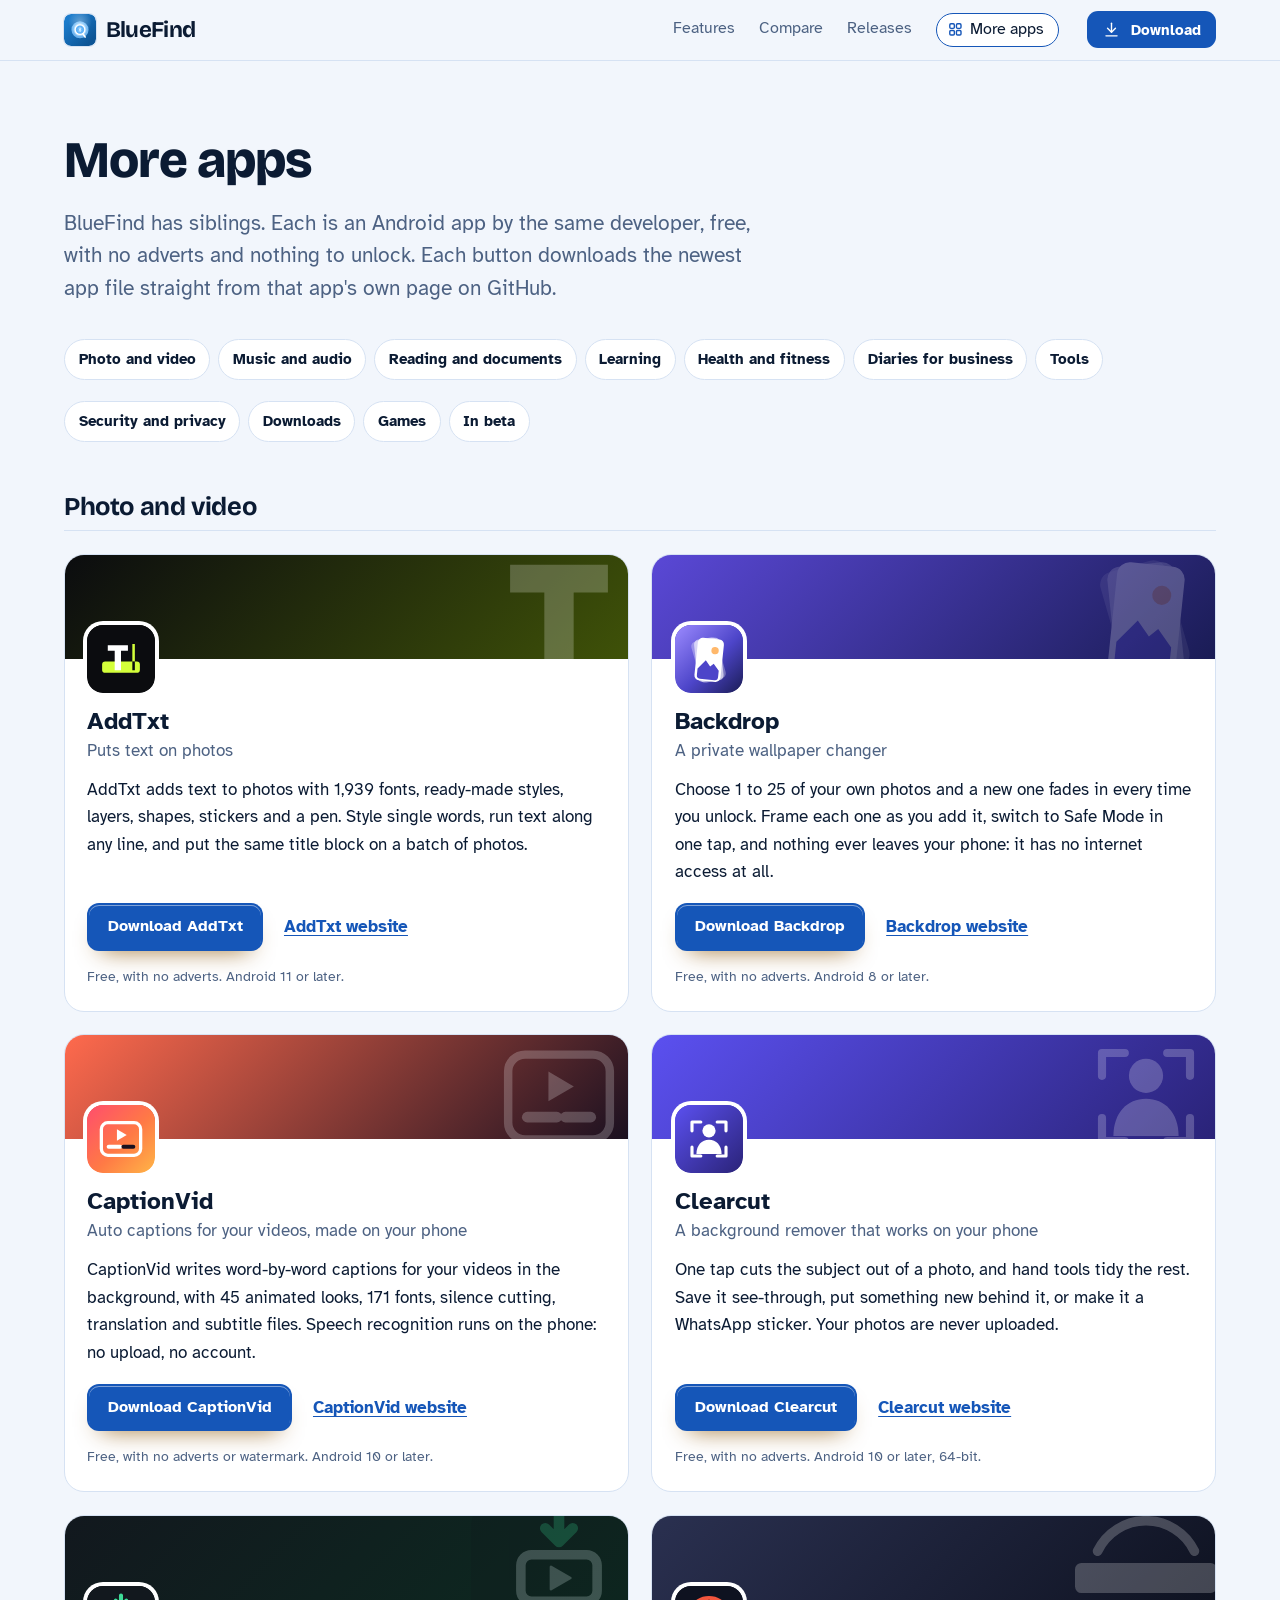
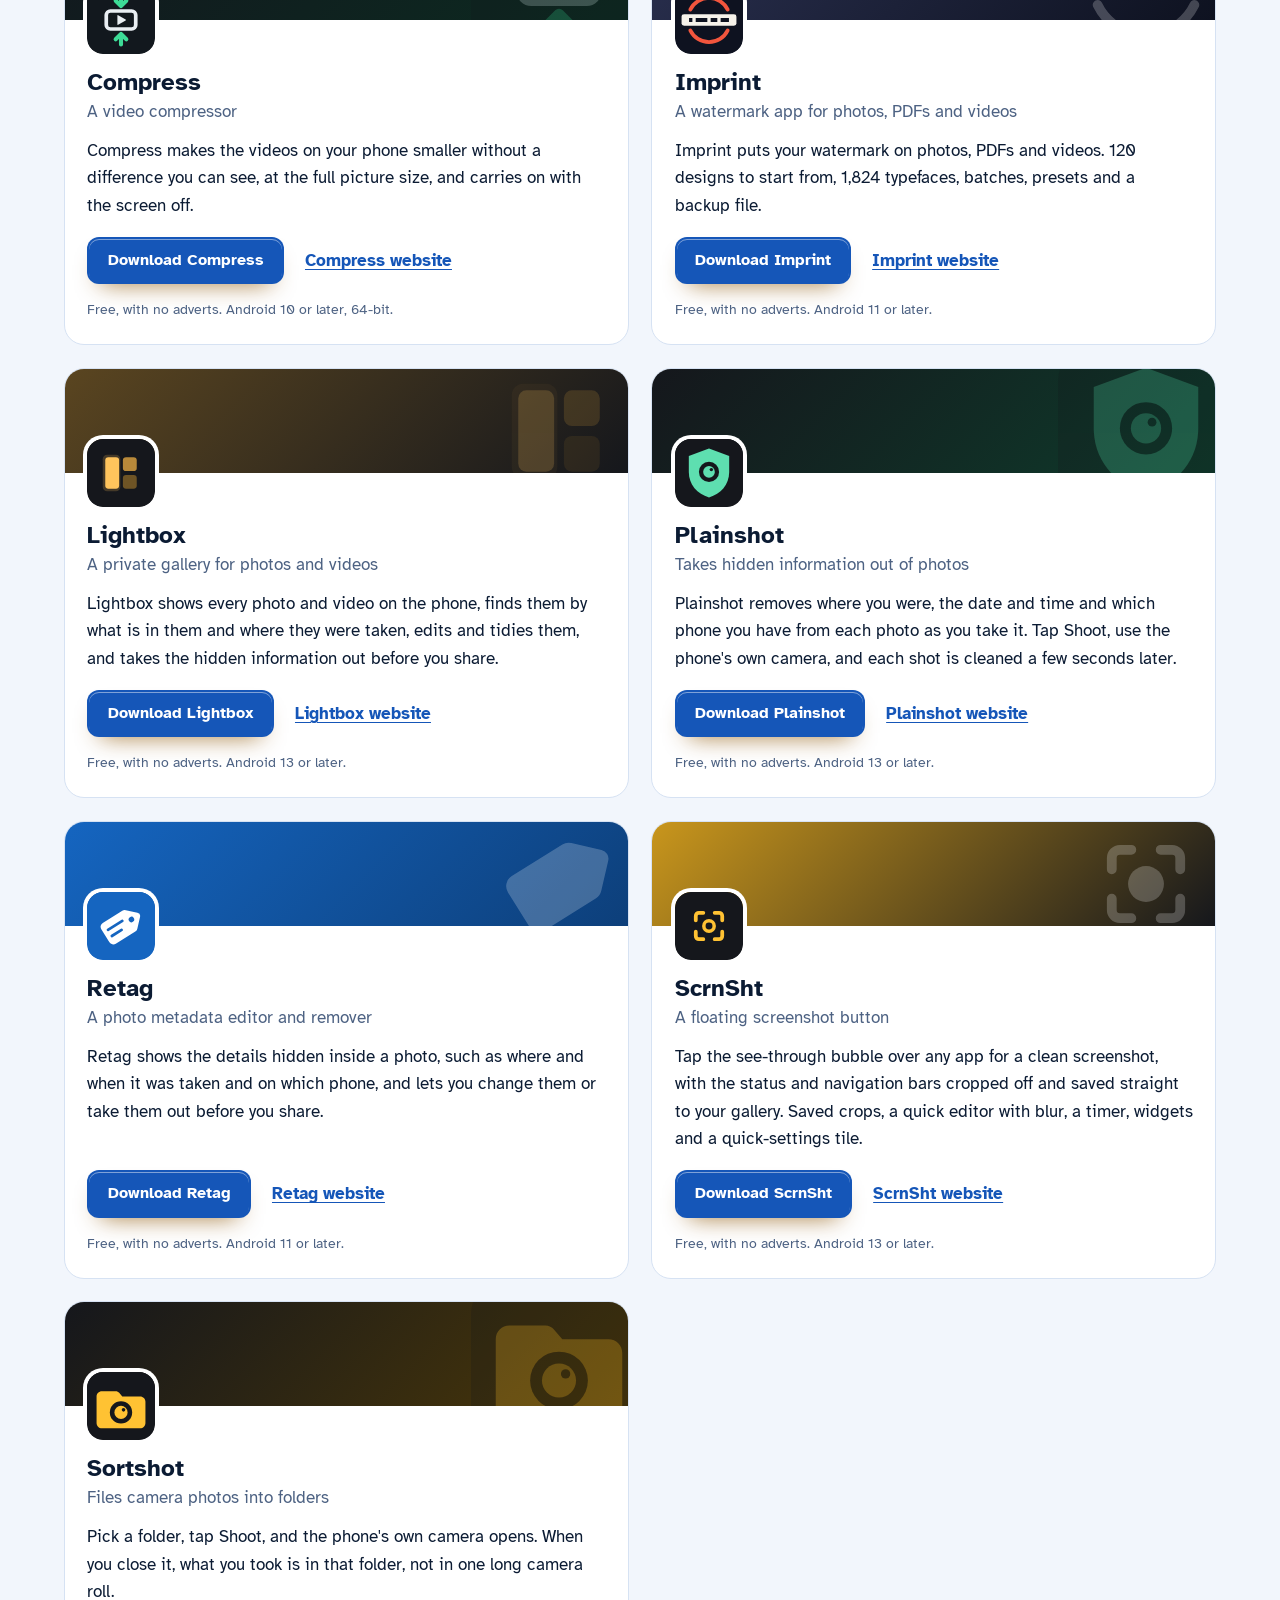
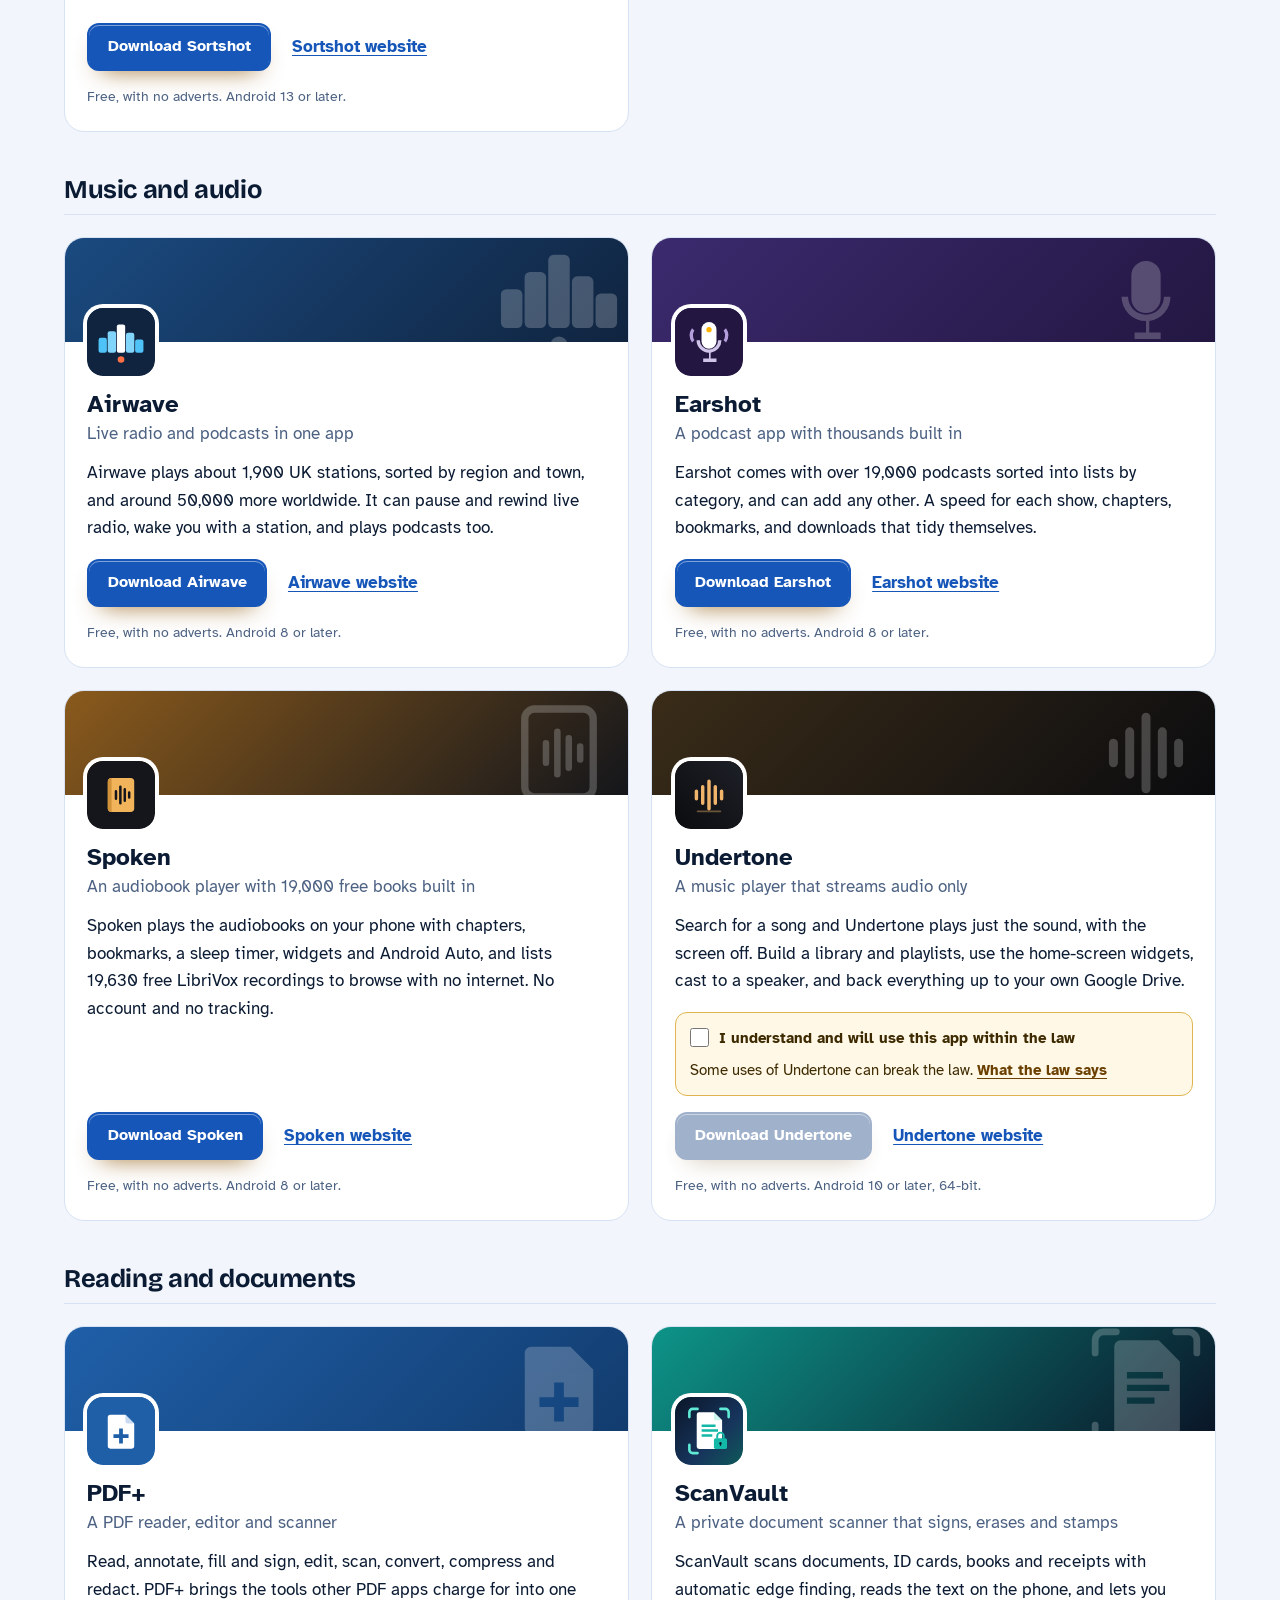
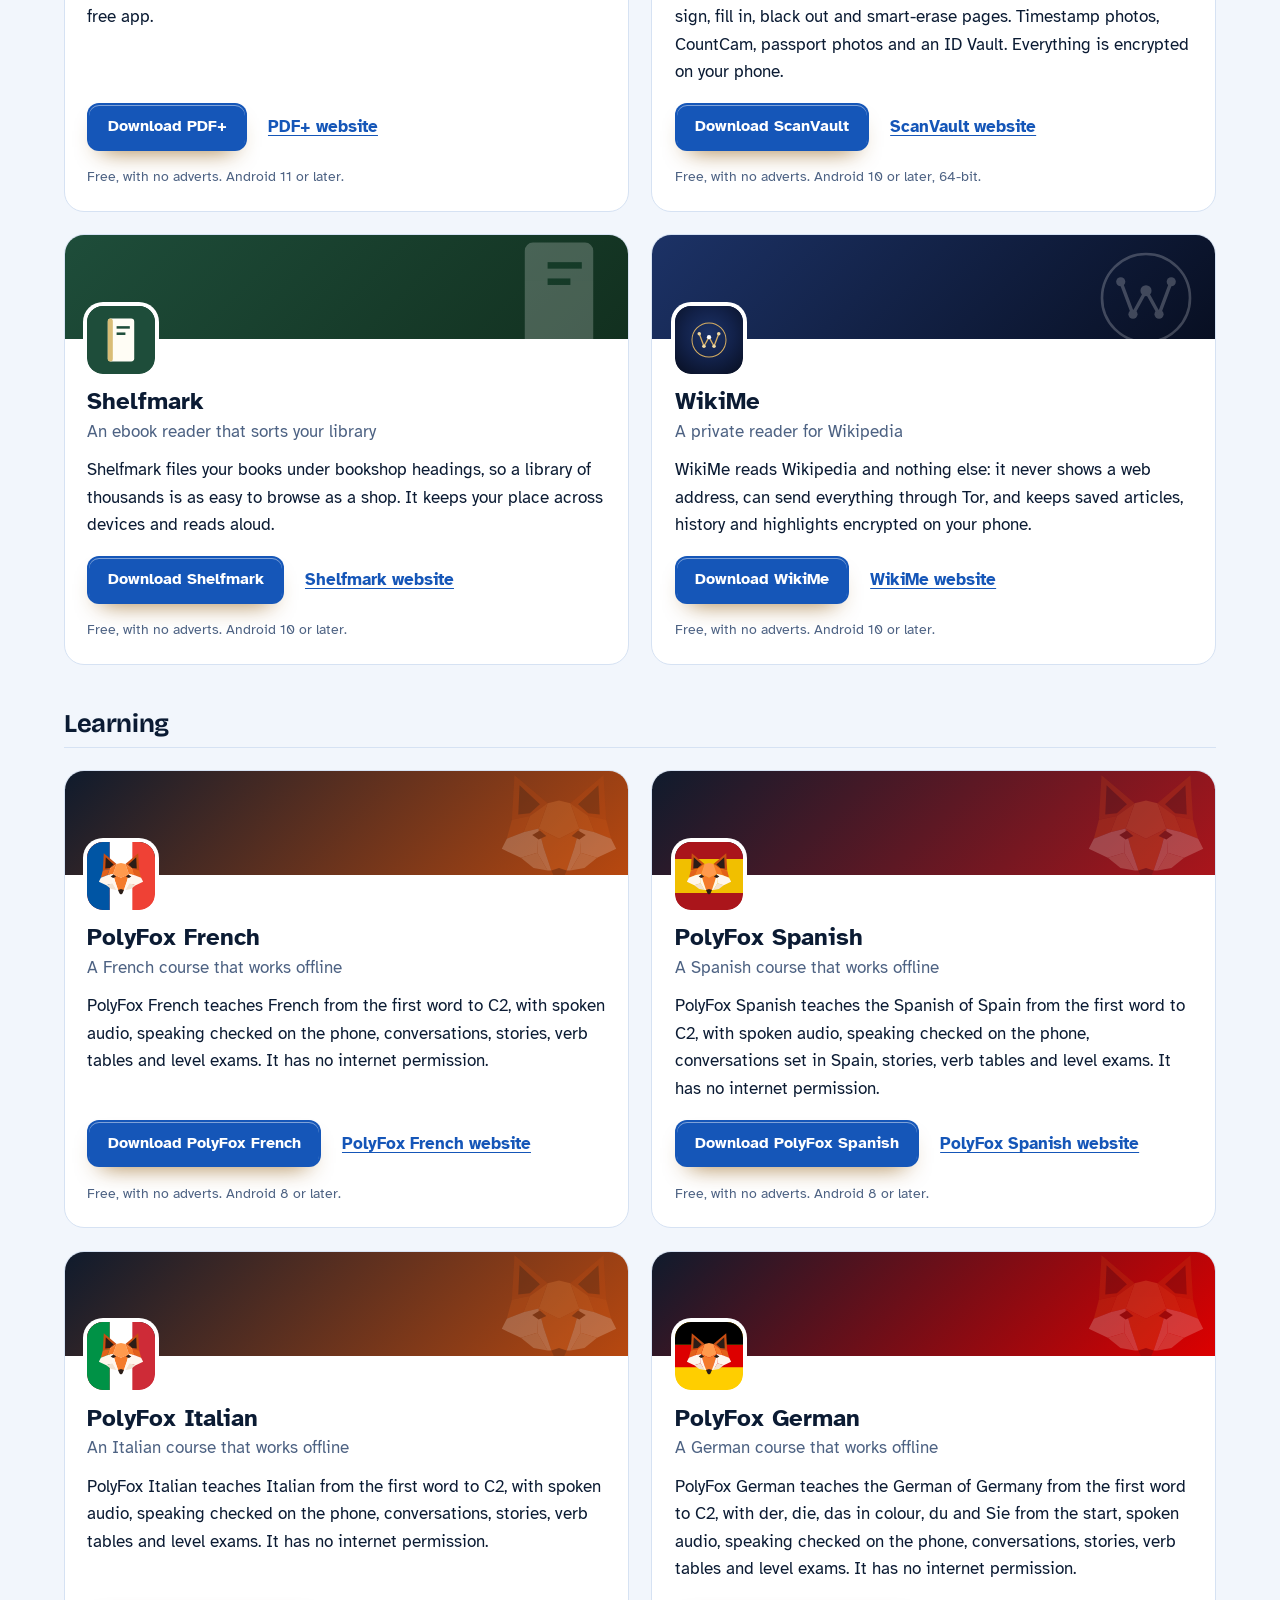
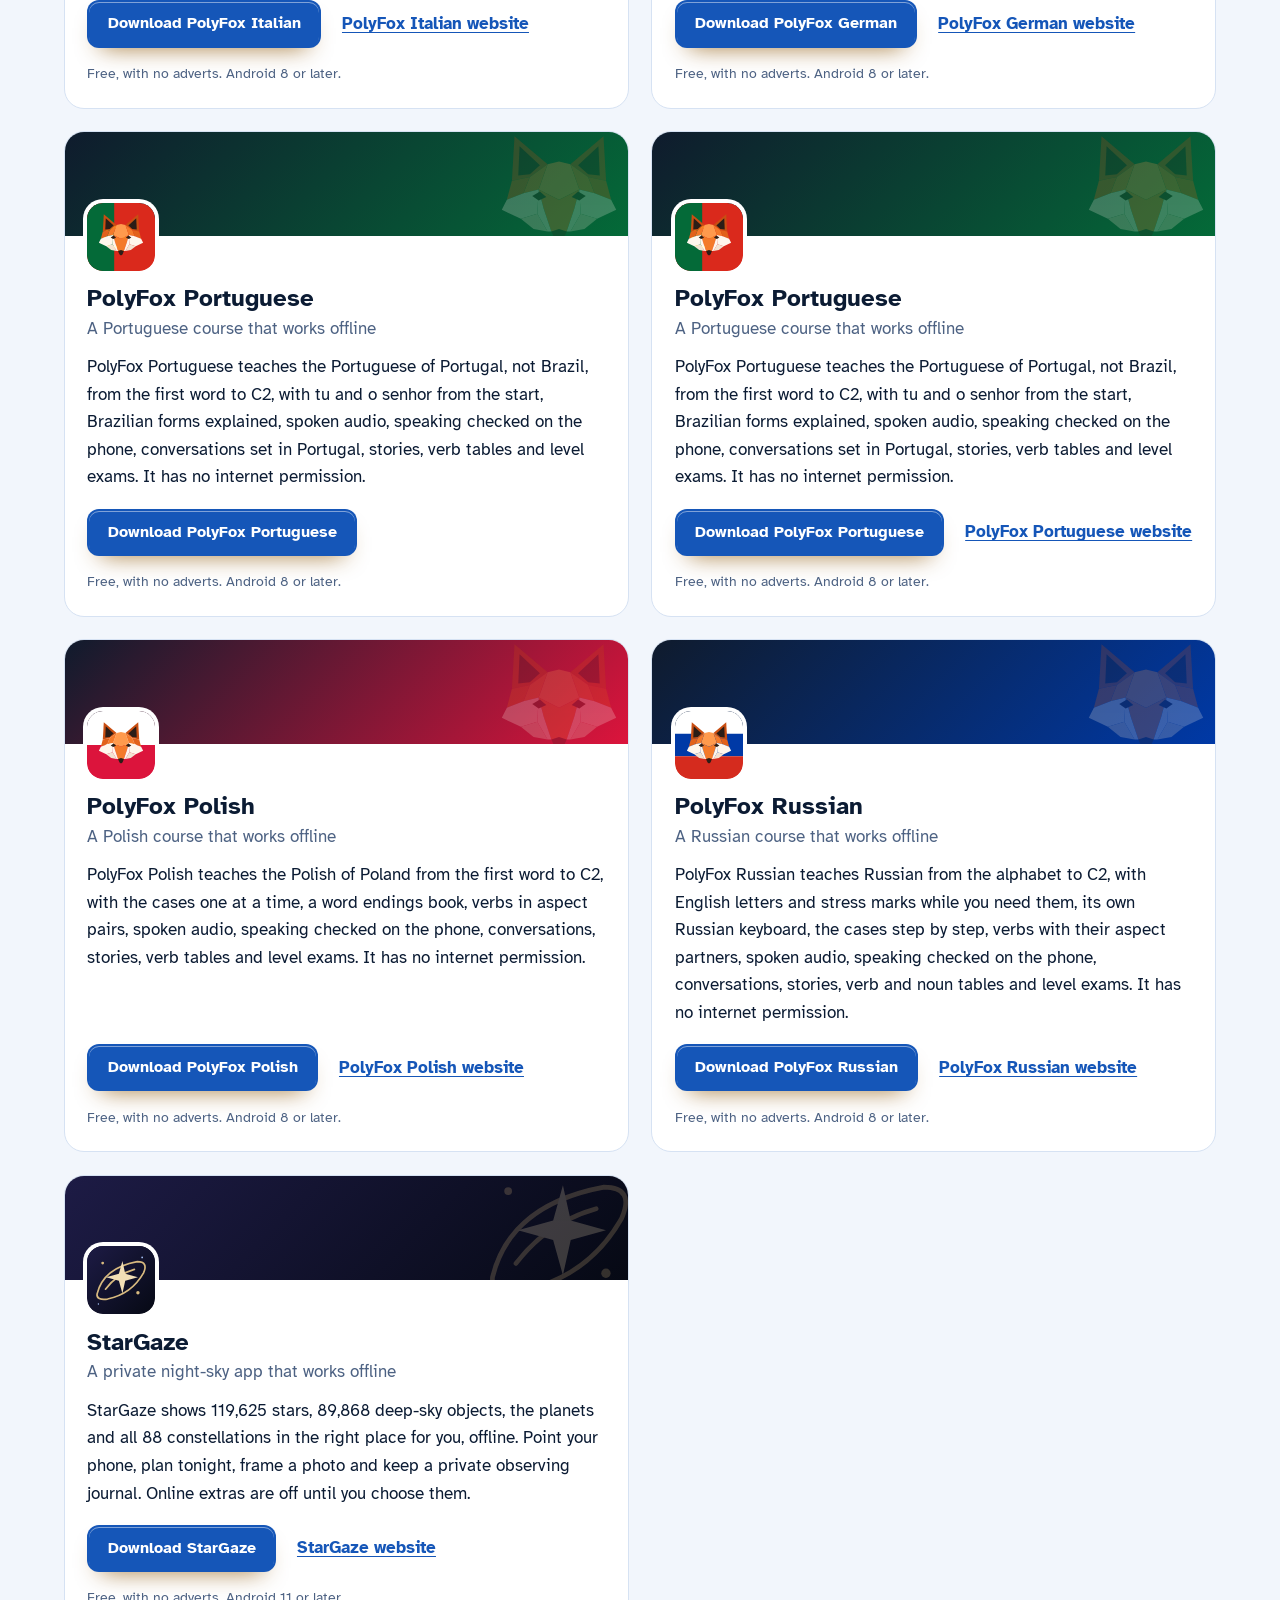
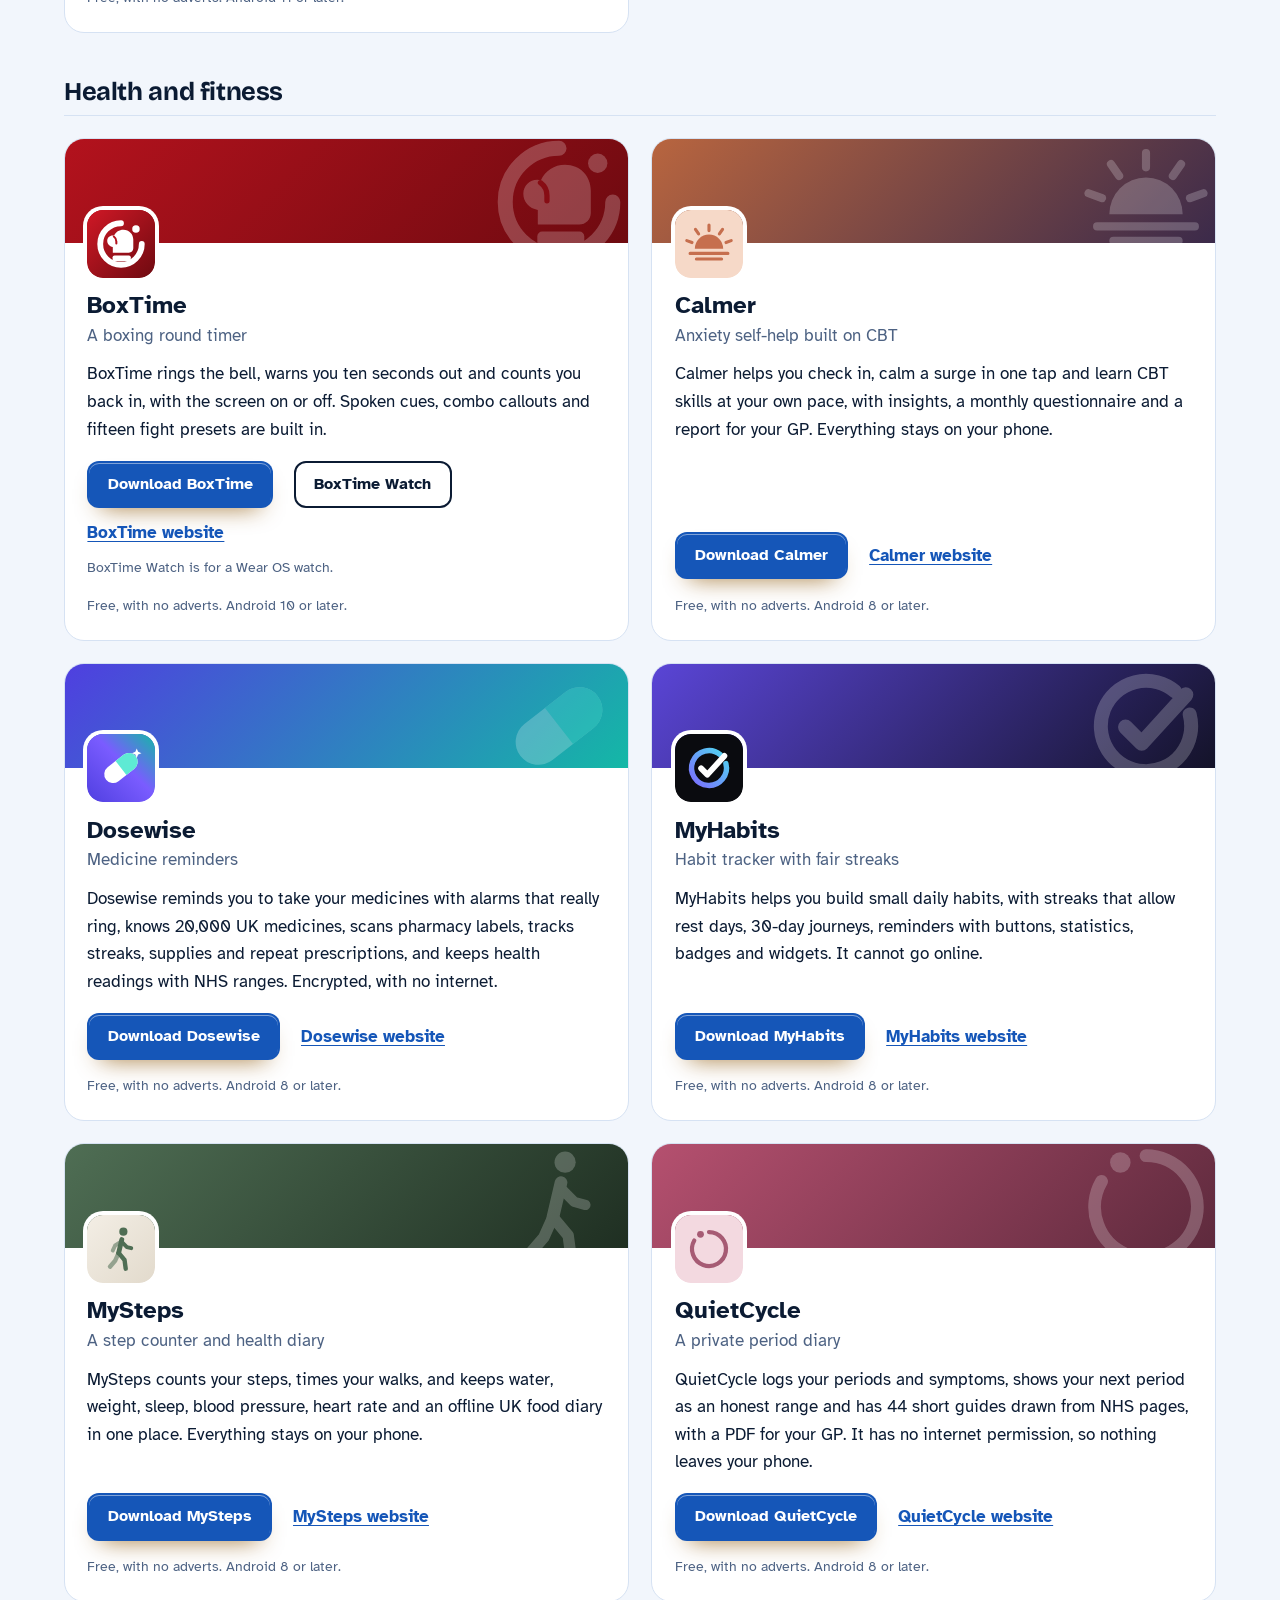
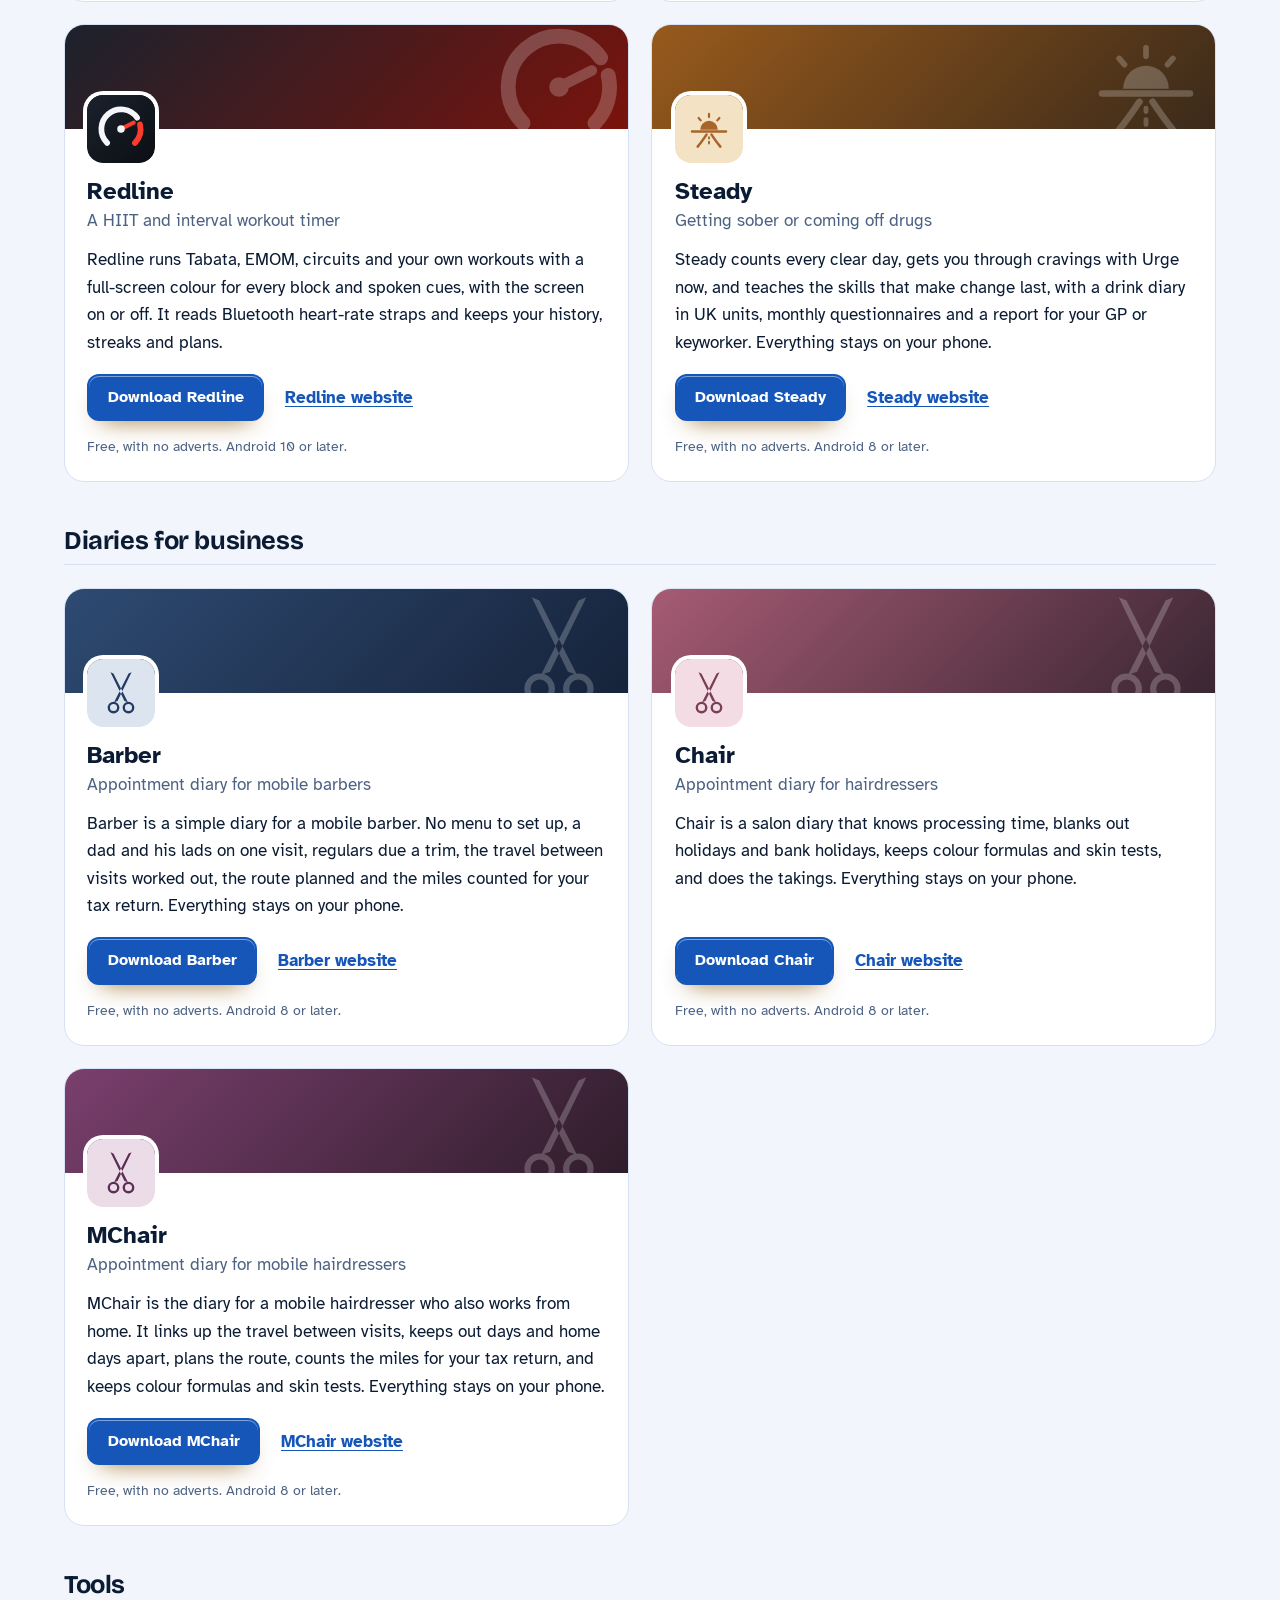
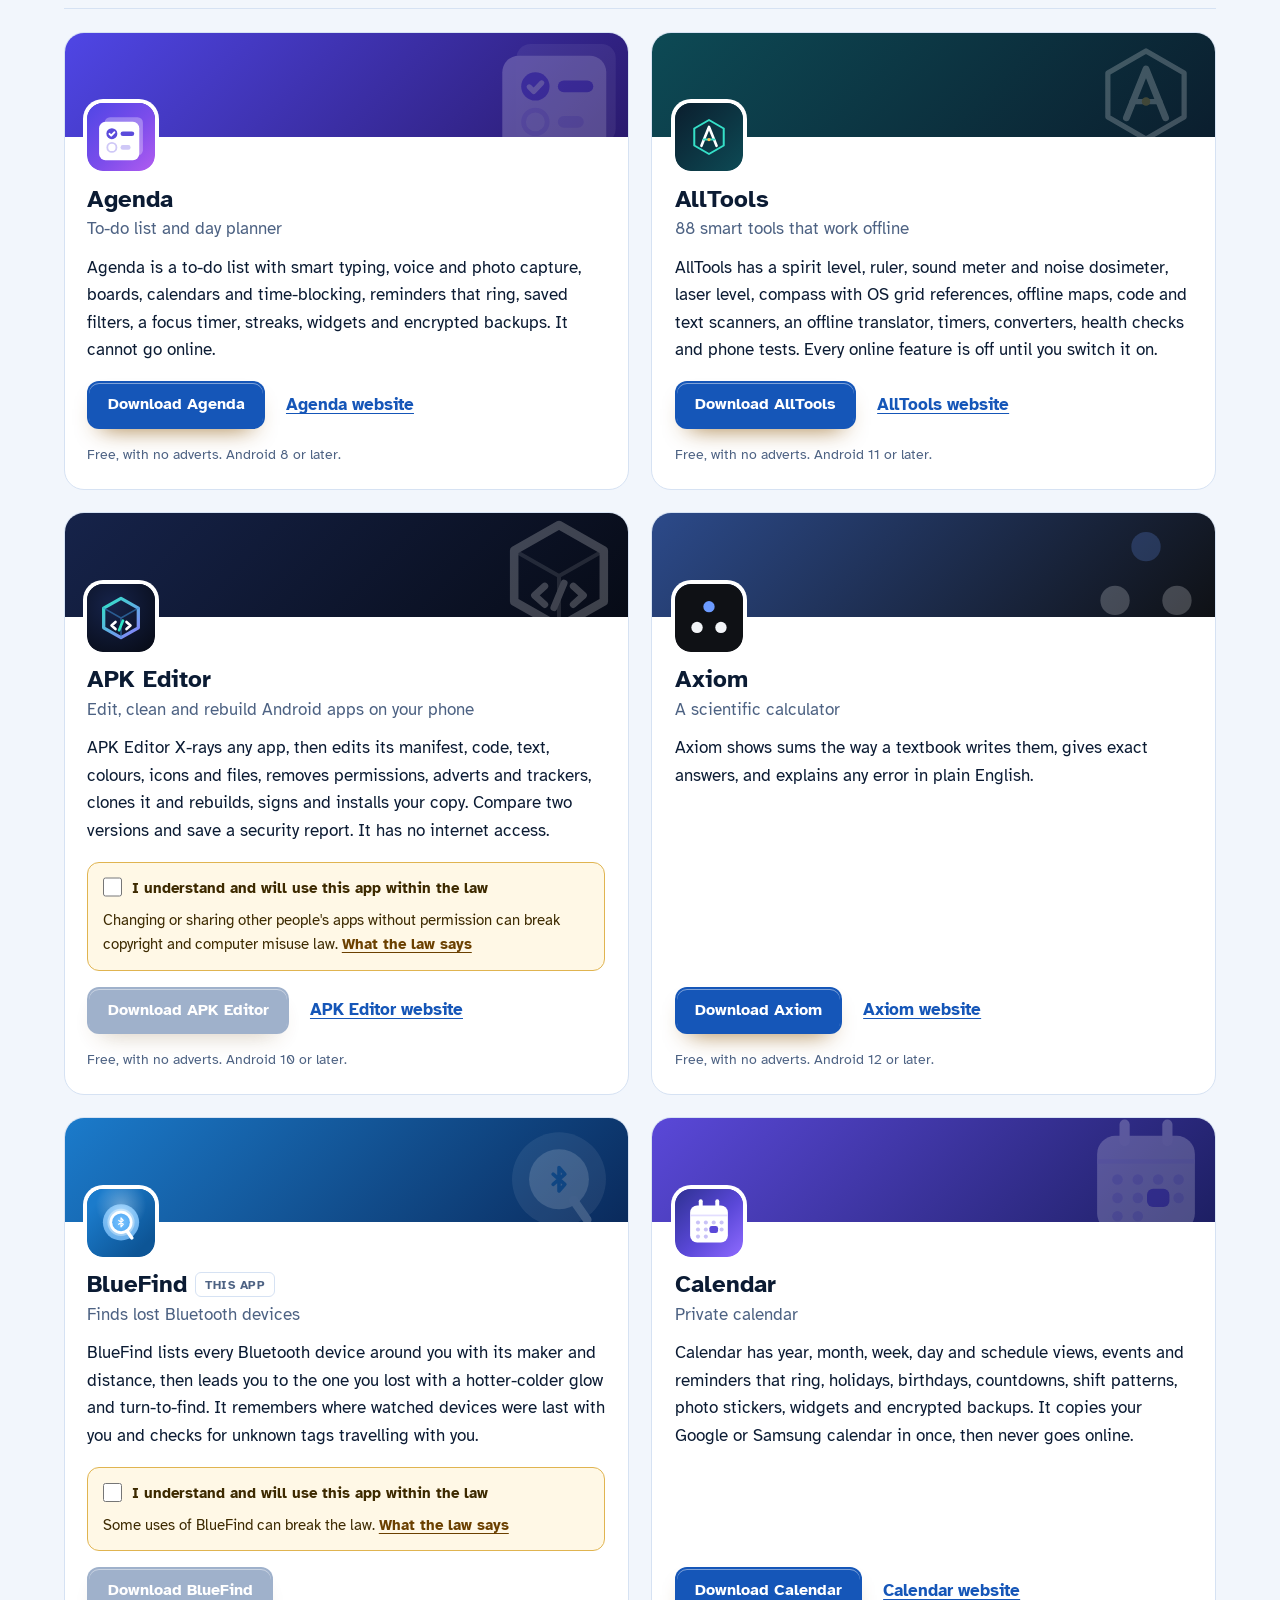
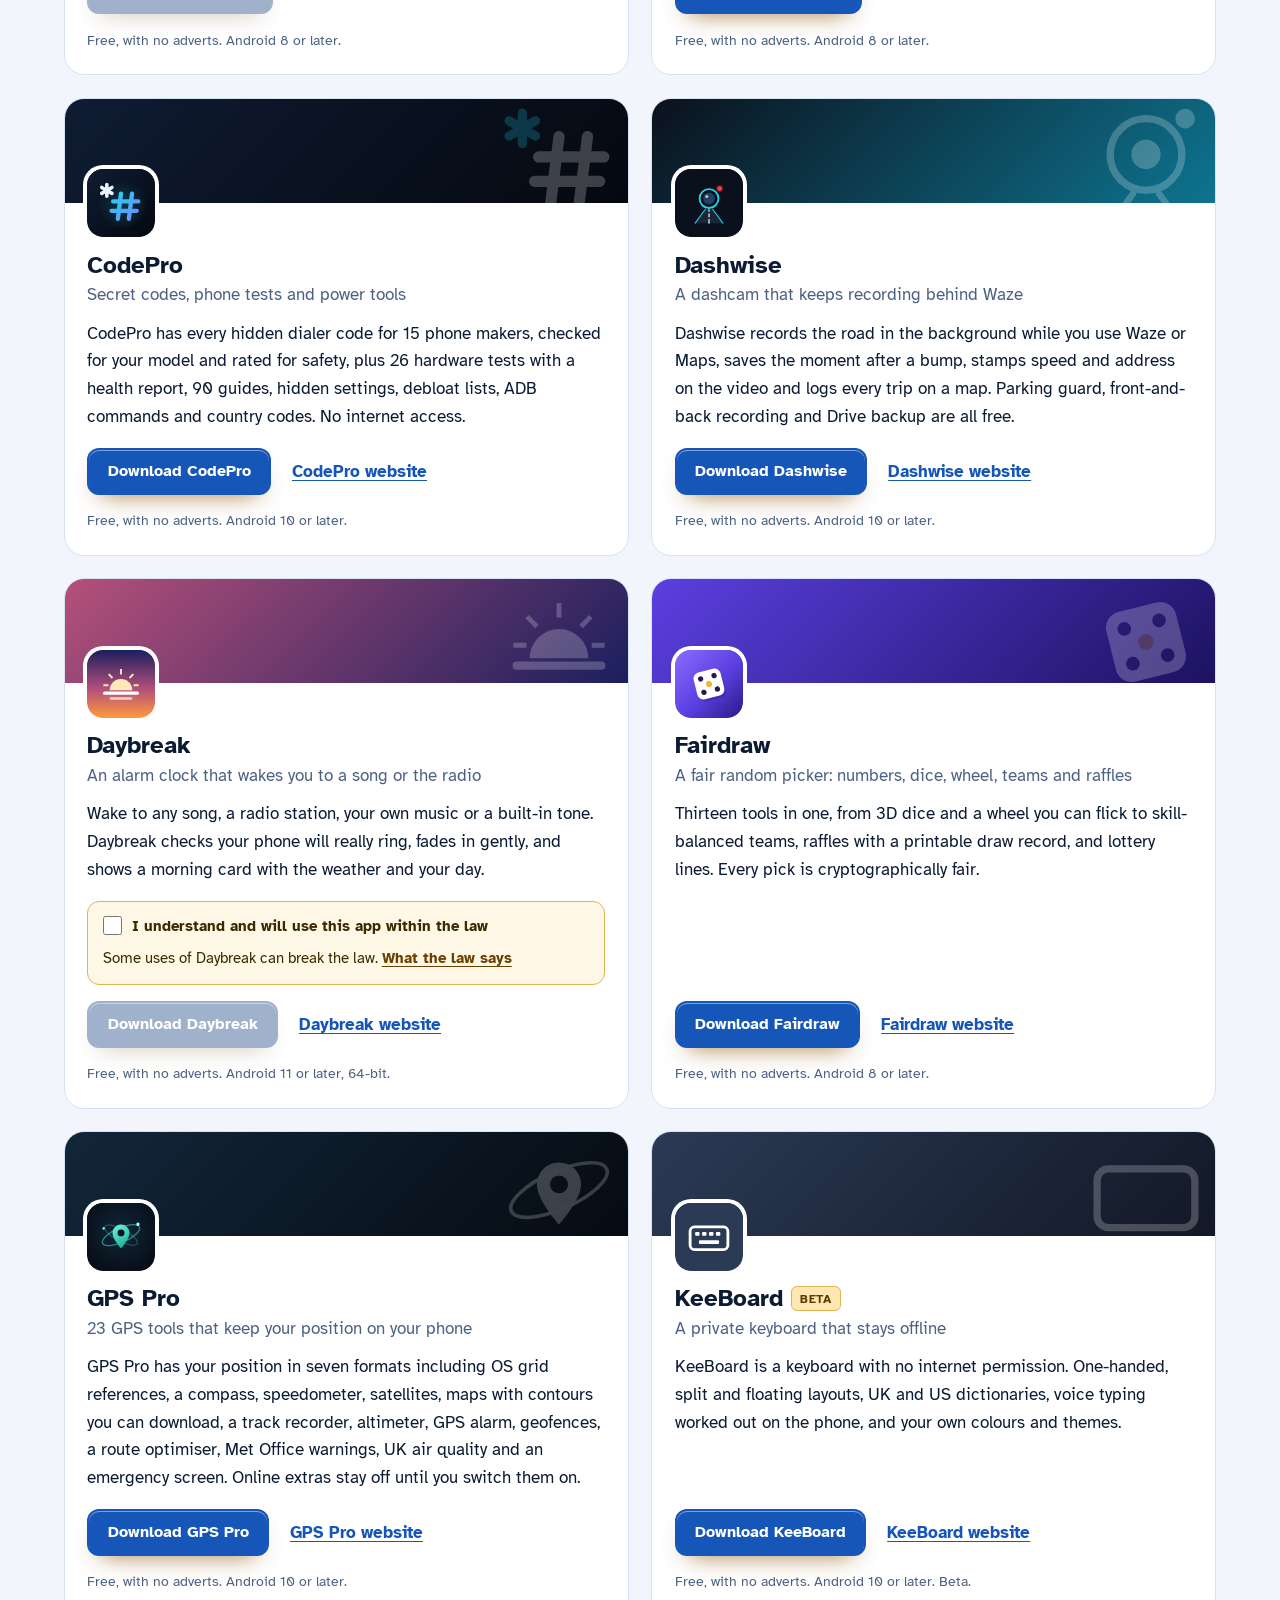
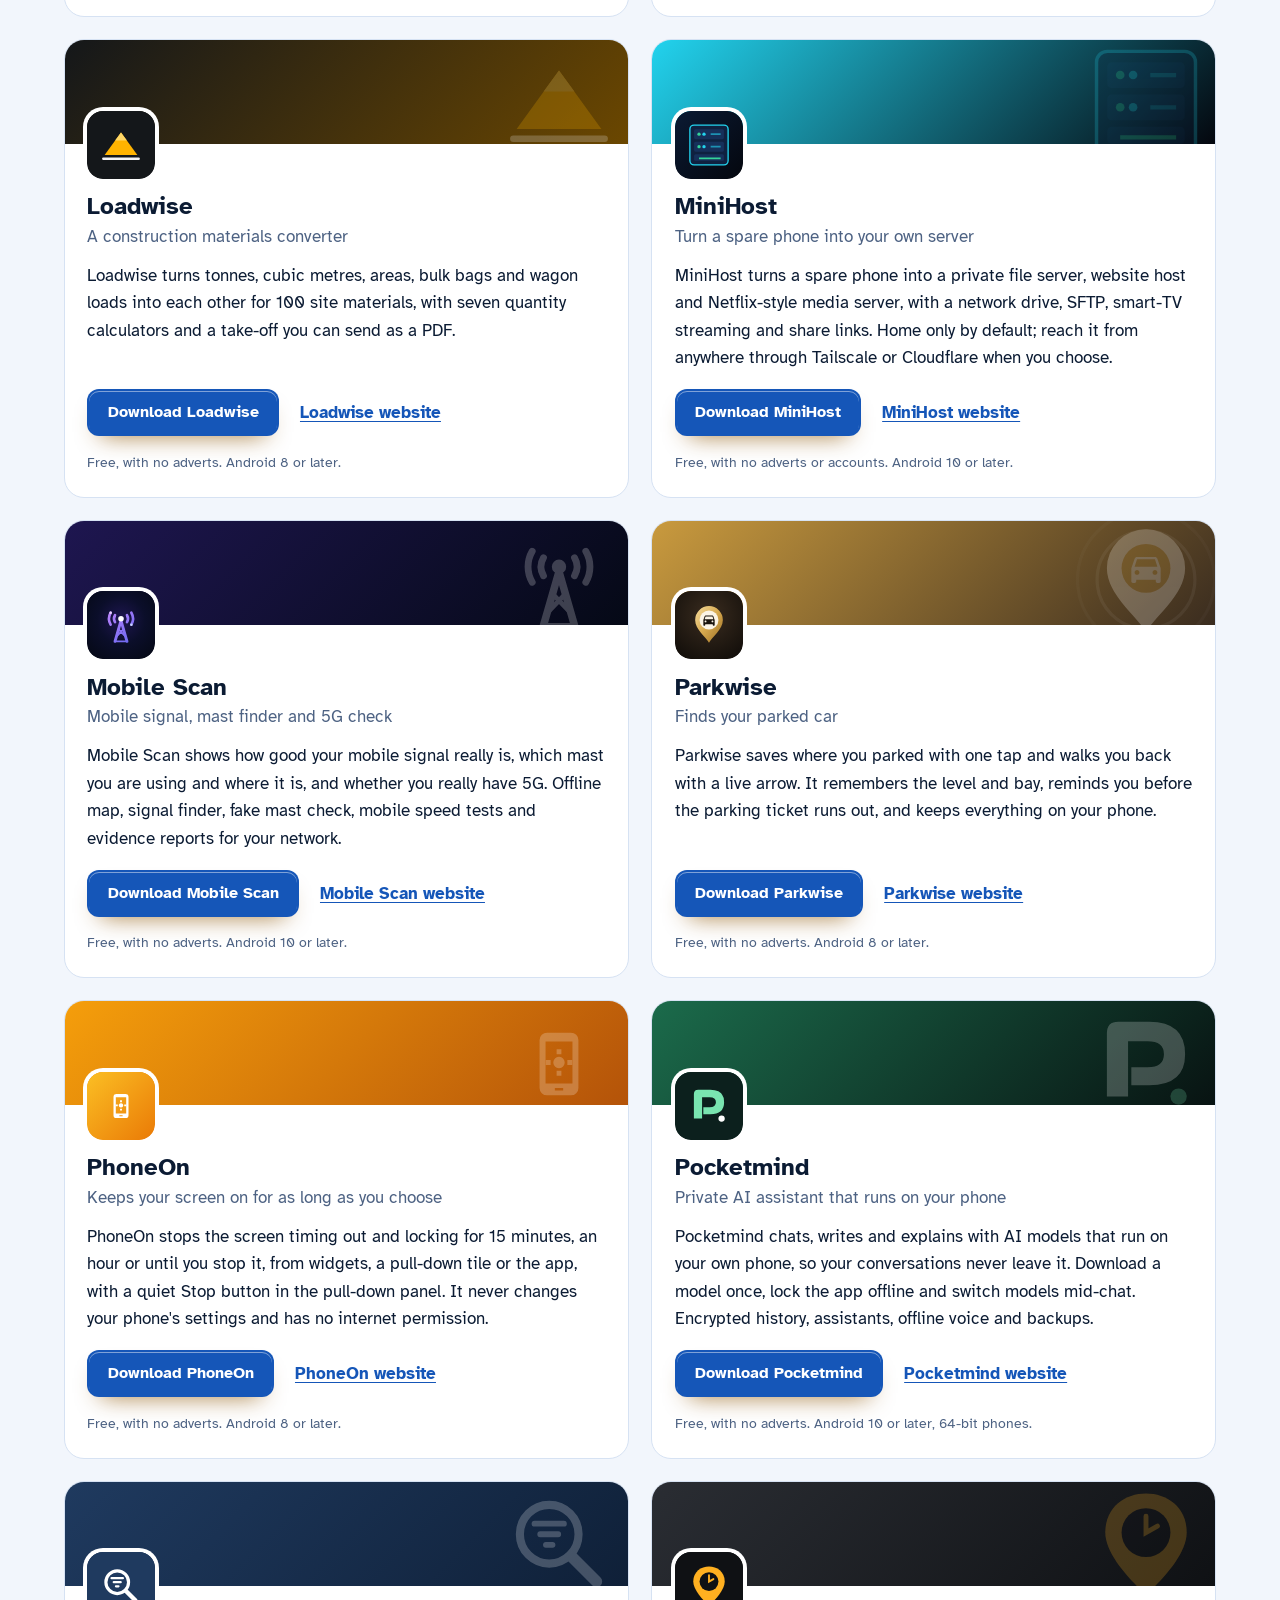
==== commit cb0f4685: "More apps: add PolyFox Portuguese" ====
--- a/more-apps.html
+++ b/more-apps.html
@@ -4,7 +4,7 @@
 <meta charset="utf-8">
 <meta name="viewport" content="width=device-width, initial-scale=1">
 <title>More free Android apps from the maker of BlueFind</title>
-<meta name="description" content="All 95 free Android apps from the maker of BlueFind, in one list by category, each with its download and a link to its website.">
+<meta name="description" content="All 96 free Android apps from the maker of BlueFind, in one list by category, each with its download and a link to its website.">
 <meta name="author" content="Jonathan Jackson">
 <link rel="canonical" href="https://customgpter.github.io/bluefind/more-apps.html">
 <meta name="theme-color" content="#f2f6fc" media="(prefers-color-scheme: light)">
@@ -12,7 +12,7 @@
 <meta property="og:type" content="website">
 <meta property="og:site_name" content="BlueFind">
 <meta property="og:title" content="More free Android apps from the maker of BlueFind">
-<meta property="og:description" content="All 95 free Android apps from the maker of BlueFind, in one list by category, each with its download and a link to its website.">
+<meta property="og:description" content="All 96 free Android apps from the maker of BlueFind, in one list by category, each with its download and a link to its website.">
 <meta property="og:url" content="https://customgpter.github.io/bluefind/more-apps.html">
 <meta property="og:image" content="https://customgpter.github.io/bluefind/assets/og.png">
 <meta property="og:image:width" content="1200">
@@ -26,7 +26,7 @@
 <link rel="preload" href="./assets/fonts/atkinson-hyperlegible-latin-400-normal.woff2" as="font" type="font/woff2" crossorigin>
 <link rel="stylesheet" href="./assets/site.css?v=1">
 <link rel="stylesheet" href="./assets/house.css?v=1">
-<script type="application/ld+json">{"@context":"https://schema.org","@type":"ItemList","name":"Apps from the maker of BlueFind","url":"https://customgpter.github.io/bluefind/more-apps.html","itemListElement":[{"@type":"ListItem","position":1,"name":"AddTxt","url":"https://customgpter.github.io/addtxt/"},{"@type":"ListItem","position":2,"name":"Backdrop","url":"https://customgpter.github.io/backdrop/"},{"@type":"ListItem","position":3,"name":"CaptionVid","url":"https://customgpter.github.io/captionvid/"},{"@type":"ListItem","position":4,"name":"Clearcut","url":"https://customgpter.github.io/clearcut/"},{"@type":"ListItem","position":5,"name":"Compress","url":"https://customgpter.github.io/compress/"},{"@type":"ListItem","position":6,"name":"Imprint","url":"https://customgpter.github.io/imprint/"},{"@type":"ListItem","position":7,"name":"Lightbox","url":"https://customgpter.github.io/lightbox/"},{"@type":"ListItem","position":8,"name":"Plainshot","url":"https://customgpter.github.io/plainshot/"},{"@type":"ListItem","position":9,"name":"Retag","url":"https://customgpter.github.io/retag/"},{"@type":"ListItem","position":10,"name":"ScrnSht","url":"https://customgpter.github.io/scrnsht/"},{"@type":"ListItem","position":11,"name":"Sortshot","url":"https://customgpter.github.io/sortshot/"},{"@type":"ListItem","position":12,"name":"Airwave","url":"https://customgpter.github.io/airwave/"},{"@type":"ListItem","position":13,"name":"Earshot","url":"https://customgpter.github.io/earshot/"},{"@type":"ListItem","position":14,"name":"Spoken","url":"https://customgpter.github.io/spoken/"},{"@type":"ListItem","position":15,"name":"Undertone","url":"https://customgpter.github.io/undertone/"},{"@type":"ListItem","position":16,"name":"PDF+","url":"https://customgpter.github.io/pdfplus/"},{"@type":"ListItem","position":17,"name":"ScanVault","url":"https://customgpter.github.io/scanvault/"},{"@type":"ListItem","position":18,"name":"Shelfmark","url":"https://customgpter.github.io/shelfmark/"},{"@type":"ListItem","position":19,"name":"WikiMe","url":"https://customgpter.github.io/wikime/"},{"@type":"ListItem","position":20,"name":"PolyFox French","url":"https://customgpter.github.io/polyfox/"},{"@type":"ListItem","position":21,"name":"PolyFox German","url":"https://customgpter.github.io/polyfox-german/"},{"@type":"ListItem","position":22,"name":"PolyFox Polish","url":"https://customgpter.github.io/polyfox-polish/"},{"@type":"ListItem","position":23,"name":"PolyFox Russian","url":"https://customgpter.github.io/polyfox-russian/"},{"@type":"ListItem","position":24,"name":"StarGaze","url":"https://customgpter.github.io/stargaze/"},{"@type":"ListItem","position":25,"name":"BoxTime","url":"https://customgpter.github.io/boxtime/"},{"@type":"ListItem","position":26,"name":"Calmer","url":"https://customgpter.github.io/calmer/"},{"@type":"ListItem","position":27,"name":"Dosewise","url":"https://customgpter.github.io/dosewise/"},{"@type":"ListItem","position":28,"name":"MyHabits","url":"https://customgpter.github.io/myhabits/"},{"@type":"ListItem","position":29,"name":"MySteps","url":"https://customgpter.github.io/mysteps/"},{"@type":"ListItem","position":30,"name":"QuietCycle","url":"https://customgpter.github.io/quietcycle/"},{"@type":"ListItem","position":31,"name":"Redline","url":"https://customgpter.github.io/redline/"},{"@type":"ListItem","position":32,"name":"Steady","url":"https://customgpter.github.io/steady/"},{"@type":"ListItem","position":33,"name":"Barber","url":"https://customgpter.github.io/barber/"},{"@type":"ListItem","position":34,"name":"Chair","url":"https://customgpter.github.io/chair/"},{"@type":"ListItem","position":35,"name":"MChair","url":"https://customgpter.github.io/mchair/"},{"@type":"ListItem","position":36,"name":"Agenda","url":"https://customgpter.github.io/agenda/"},{"@type":"ListItem","position":37,"name":"AllTools","url":"https://customgpter.github.io/alltools/"},{"@type":"ListItem","position":38,"name":"APK Editor","url":"https://customgpter.github.io/apkeditor/"},{"@type":"ListItem","position":39,"name":"Axiom","url":"https://customgpter.github.io/axiom/"},{"@type":"ListItem","position":40,"name":"BlueFind","url":"https://customgpter.github.io/bluefind/"},{"@type":"ListItem","position":41,"name":"Calendar","url":"https://customgpter.github.io/calendar/"},{"@type":"ListItem","position":42,"name":"CodePro","url":"https://customgpter.github.io/codepro/"},{"@type":"ListItem","position":43,"name":"Dashwise","url":"https://customgpter.github.io/dashwise/"},{"@type":"ListItem","position":44,"name":"Daybreak","url":"https://customgpter.github.io/daybreak/"},{"@type":"ListItem","position":45,"name":"Fairdraw","url":"https://customgpter.github.io/fairdraw/"},{"@type":"ListItem","position":46,"name":"GPS Pro","url":"https://customgpter.github.io/gpspro/"},{"@type":"ListItem","position":47,"name":"KeeBoard","url":"https://customgpter.github.io/keeboard/"},{"@type":"ListItem","position":48,"name":"Loadwise","url":"https://customgpter.github.io/loadwise/"},{"@type":"ListItem","position":49,"name":"MiniHost","url":"https://customgpter.github.io/minihost/"},{"@type":"ListItem","position":50,"name":"Mobile Scan","url":"https://customgpter.github.io/mobilescan/"},{"@type":"ListItem","position":51,"name":"Parkwise","url":"https://customgpter.github.io/parkwise/"},{"@type":"ListItem","position":52,"name":"Pocketmind","url":"https://customgpter.github.io/pocketmind/"},{"@type":"ListItem","position":53,"name":"Refine","url":"https://customgpter.github.io/refine/"},{"@type":"ListItem","position":54,"name":"Shiftwise","url":"https://customgpter.github.io/shiftwise/"},{"@type":"ListItem","position":55,"name":"SimpleCalc","url":"https://customgpter.github.io/simplecalc/"},{"@type":"ListItem","position":56,"name":"Skyline","url":"https://customgpter.github.io/skyline/"},{"@type":"ListItem","position":57,"name":"Slipway","url":"https://customgpter.github.io/slipway/"},{"@type":"ListItem","position":58,"name":"Tagger","url":"https://customgpter.github.io/tagger/"},{"@type":"ListItem","position":59,"name":"TotalClean","url":"https://customgpter.github.io/totalclean/"},{"@type":"ListItem","position":60,"name":"TVLink","url":"https://customgpter.github.io/tvlink/"},{"@type":"ListItem","position":61,"name":"Unbox","url":"https://customgpter.github.io/unbox/"},{"@type":"ListItem","position":62,"name":"WhatsKeep","url":"https://customgpter.github.io/whatskeep/"},{"@type":"ListItem","position":63,"name":"WiFi Scan","url":"https://customgpter.github.io/wifiscan/"},{"@type":"ListItem","position":64,"name":"Auditly","url":"https://customgpter.github.io/auditly/"},{"@type":"ListItem","position":65,"name":"Backchannel","url":"https://customgpter.github.io/backchannel/"},{"@type":"ListItem","position":66,"name":"ENotes","url":"https://customgpter.github.io/enotes/"},{"@type":"ListItem","position":67,"name":"FindMe","url":"https://customgpter.github.io/findme/"},{"@type":"ListItem","position":68,"name":"iLock","url":"https://customgpter.github.io/ilock/"},{"@type":"ListItem","position":69,"name":"ImSafe","url":"https://customgpter.github.io/imsafe/"},{"@type":"ListItem","position":70,"name":"IShred","url":"https://customgpter.github.io/ishred/"},{"@type":"ListItem","position":71,"name":"LockBox","url":"https://customgpter.github.io/lockbox/"},{"@type":"ListItem","position":72,"name":"PassVault","url":"https://customgpter.github.io/passvault/"},{"@type":"ListItem","position":73,"name":"SpyFind","url":"https://customgpter.github.io/spyfind/"},{"@type":"ListItem","position":74,"name":"TextWipe","url":"https://customgpter.github.io/textwipe/"},{"@type":"ListItem","position":75,"name":"Tracewire","url":"https://customgpter.github.io/tracewire/"},{"@type":"ListItem","position":76,"name":"Vigil","url":"https://customgpter.github.io/vigil/"},{"@type":"ListItem","position":77,"name":"Grab","url":"https://customgpter.github.io/grab/"},{"@type":"ListItem","position":78,"name":"Swarm","url":"https://customgpter.github.io/swarm/"},{"@type":"ListItem","position":79,"name":"Plane Games","url":"https://customgpter.github.io/plane-games/"},{"@type":"ListItem","position":80,"name":"Ninefold","url":"https://customgpter.github.io/ninefold/"},{"@type":"ListItem","position":81,"name":"Cubewise","url":"https://customgpter.github.io/cubewise/"},{"@type":"ListItem","position":82,"name":"Tilewise","url":"https://customgpter.github.io/tilewise/"},{"@type":"ListItem","position":83,"name":"Letterwise","url":"https://customgpter.github.io/letterwise/"},{"@type":"ListItem","position":84,"name":"Kingside","url":"https://customgpter.github.io/kingside/"},{"@type":"ListItem","position":85,"name":"Deckhand","url":"https://customgpter.github.io/deckhand/"},{"@type":"ListItem","position":86,"name":"SNESForge","url":"https://customgpter.github.io/snesforge/"},{"@type":"ListItem","position":87,"name":"Fame Boy","url":"https://customgpter.github.io/fameboy/"},{"@type":"ListItem","position":88,"name":"PSPPro","url":"https://customgpter.github.io/psppro/"},{"@type":"ListItem","position":89,"name":"MegaGen","url":"https://customgpter.github.io/megagen/"},{"@type":"ListItem","position":90,"name":"QVR","url":"https://customgpter.github.io/qvr/"},{"@type":"ListItem","position":91,"name":"QVR Watch","url":"https://customgpter.github.io/qvr-watch/"},{"@type":"ListItem","position":92,"name":"QVRLite","url":"https://customgpter.github.io/qvrlite/"},{"@type":"ListItem","position":93,"name":"Onionz","url":"https://customgpter.github.io/onionz/"},{"@type":"ListItem","position":94,"name":"OnionzWeb","url":"https://customgpter.github.io/onionzweb/"}]}</script>
+<script type="application/ld+json">{"@context":"https://schema.org","@type":"ItemList","name":"Apps from the maker of BlueFind","url":"https://customgpter.github.io/bluefind/more-apps.html","itemListElement":[{"@type":"ListItem","position":1,"name":"AddTxt","url":"https://customgpter.github.io/addtxt/"},{"@type":"ListItem","position":2,"name":"Backdrop","url":"https://customgpter.github.io/backdrop/"},{"@type":"ListItem","position":3,"name":"CaptionVid","url":"https://customgpter.github.io/captionvid/"},{"@type":"ListItem","position":4,"name":"Clearcut","url":"https://customgpter.github.io/clearcut/"},{"@type":"ListItem","position":5,"name":"Compress","url":"https://customgpter.github.io/compress/"},{"@type":"ListItem","position":6,"name":"Imprint","url":"https://customgpter.github.io/imprint/"},{"@type":"ListItem","position":7,"name":"Lightbox","url":"https://customgpter.github.io/lightbox/"},{"@type":"ListItem","position":8,"name":"Plainshot","url":"https://customgpter.github.io/plainshot/"},{"@type":"ListItem","position":9,"name":"Retag","url":"https://customgpter.github.io/retag/"},{"@type":"ListItem","position":10,"name":"ScrnSht","url":"https://customgpter.github.io/scrnsht/"},{"@type":"ListItem","position":11,"name":"Sortshot","url":"https://customgpter.github.io/sortshot/"},{"@type":"ListItem","position":12,"name":"Airwave","url":"https://customgpter.github.io/airwave/"},{"@type":"ListItem","position":13,"name":"Earshot","url":"https://customgpter.github.io/earshot/"},{"@type":"ListItem","position":14,"name":"Spoken","url":"https://customgpter.github.io/spoken/"},{"@type":"ListItem","position":15,"name":"Undertone","url":"https://customgpter.github.io/undertone/"},{"@type":"ListItem","position":16,"name":"PDF+","url":"https://customgpter.github.io/pdfplus/"},{"@type":"ListItem","position":17,"name":"ScanVault","url":"https://customgpter.github.io/scanvault/"},{"@type":"ListItem","position":18,"name":"Shelfmark","url":"https://customgpter.github.io/shelfmark/"},{"@type":"ListItem","position":19,"name":"WikiMe","url":"https://customgpter.github.io/wikime/"},{"@type":"ListItem","position":20,"name":"PolyFox French","url":"https://customgpter.github.io/polyfox/"},{"@type":"ListItem","position":21,"name":"PolyFox German","url":"https://customgpter.github.io/polyfox-german/"},{"@type":"ListItem","position":22,"name":"PolyFox Portuguese","url":"https://customgpter.github.io/polyfox-portuguese/"},{"@type":"ListItem","position":23,"name":"PolyFox Polish","url":"https://customgpter.github.io/polyfox-polish/"},{"@type":"ListItem","position":24,"name":"PolyFox Russian","url":"https://customgpter.github.io/polyfox-russian/"},{"@type":"ListItem","position":25,"name":"StarGaze","url":"https://customgpter.github.io/stargaze/"},{"@type":"ListItem","position":26,"name":"BoxTime","url":"https://customgpter.github.io/boxtime/"},{"@type":"ListItem","position":27,"name":"Calmer","url":"https://customgpter.github.io/calmer/"},{"@type":"ListItem","position":28,"name":"Dosewise","url":"https://customgpter.github.io/dosewise/"},{"@type":"ListItem","position":29,"name":"MyHabits","url":"https://customgpter.github.io/myhabits/"},{"@type":"ListItem","position":30,"name":"MySteps","url":"https://customgpter.github.io/mysteps/"},{"@type":"ListItem","position":31,"name":"QuietCycle","url":"https://customgpter.github.io/quietcycle/"},{"@type":"ListItem","position":32,"name":"Redline","url":"https://customgpter.github.io/redline/"},{"@type":"ListItem","position":33,"name":"Steady","url":"https://customgpter.github.io/steady/"},{"@type":"ListItem","position":34,"name":"Barber","url":"https://customgpter.github.io/barber/"},{"@type":"ListItem","position":35,"name":"Chair","url":"https://customgpter.github.io/chair/"},{"@type":"ListItem","position":36,"name":"MChair","url":"https://customgpter.github.io/mchair/"},{"@type":"ListItem","position":37,"name":"Agenda","url":"https://customgpter.github.io/agenda/"},{"@type":"ListItem","position":38,"name":"AllTools","url":"https://customgpter.github.io/alltools/"},{"@type":"ListItem","position":39,"name":"APK Editor","url":"https://customgpter.github.io/apkeditor/"},{"@type":"ListItem","position":40,"name":"Axiom","url":"https://customgpter.github.io/axiom/"},{"@type":"ListItem","position":41,"name":"BlueFind","url":"https://customgpter.github.io/bluefind/"},{"@type":"ListItem","position":42,"name":"Calendar","url":"https://customgpter.github.io/calendar/"},{"@type":"ListItem","position":43,"name":"CodePro","url":"https://customgpter.github.io/codepro/"},{"@type":"ListItem","position":44,"name":"Dashwise","url":"https://customgpter.github.io/dashwise/"},{"@type":"ListItem","position":45,"name":"Daybreak","url":"https://customgpter.github.io/daybreak/"},{"@type":"ListItem","position":46,"name":"Fairdraw","url":"https://customgpter.github.io/fairdraw/"},{"@type":"ListItem","position":47,"name":"GPS Pro","url":"https://customgpter.github.io/gpspro/"},{"@type":"ListItem","position":48,"name":"KeeBoard","url":"https://customgpter.github.io/keeboard/"},{"@type":"ListItem","position":49,"name":"Loadwise","url":"https://customgpter.github.io/loadwise/"},{"@type":"ListItem","position":50,"name":"MiniHost","url":"https://customgpter.github.io/minihost/"},{"@type":"ListItem","position":51,"name":"Mobile Scan","url":"https://customgpter.github.io/mobilescan/"},{"@type":"ListItem","position":52,"name":"Parkwise","url":"https://customgpter.github.io/parkwise/"},{"@type":"ListItem","position":53,"name":"Pocketmind","url":"https://customgpter.github.io/pocketmind/"},{"@type":"ListItem","position":54,"name":"Refine","url":"https://customgpter.github.io/refine/"},{"@type":"ListItem","position":55,"name":"Shiftwise","url":"https://customgpter.github.io/shiftwise/"},{"@type":"ListItem","position":56,"name":"SimpleCalc","url":"https://customgpter.github.io/simplecalc/"},{"@type":"ListItem","position":57,"name":"Skyline","url":"https://customgpter.github.io/skyline/"},{"@type":"ListItem","position":58,"name":"Slipway","url":"https://customgpter.github.io/slipway/"},{"@type":"ListItem","position":59,"name":"Tagger","url":"https://customgpter.github.io/tagger/"},{"@type":"ListItem","position":60,"name":"TotalClean","url":"https://customgpter.github.io/totalclean/"},{"@type":"ListItem","position":61,"name":"TVLink","url":"https://customgpter.github.io/tvlink/"},{"@type":"ListItem","position":62,"name":"Unbox","url":"https://customgpter.github.io/unbox/"},{"@type":"ListItem","position":63,"name":"WhatsKeep","url":"https://customgpter.github.io/whatskeep/"},{"@type":"ListItem","position":64,"name":"WiFi Scan","url":"https://customgpter.github.io/wifiscan/"},{"@type":"ListItem","position":65,"name":"Auditly","url":"https://customgpter.github.io/auditly/"},{"@type":"ListItem","position":66,"name":"Backchannel","url":"https://customgpter.github.io/backchannel/"},{"@type":"ListItem","position":67,"name":"ENotes","url":"https://customgpter.github.io/enotes/"},{"@type":"ListItem","position":68,"name":"FindMe","url":"https://customgpter.github.io/findme/"},{"@type":"ListItem","position":69,"name":"iLock","url":"https://customgpter.github.io/ilock/"},{"@type":"ListItem","position":70,"name":"ImSafe","url":"https://customgpter.github.io/imsafe/"},{"@type":"ListItem","position":71,"name":"IShred","url":"https://customgpter.github.io/ishred/"},{"@type":"ListItem","position":72,"name":"LockBox","url":"https://customgpter.github.io/lockbox/"},{"@type":"ListItem","position":73,"name":"PassVault","url":"https://customgpter.github.io/passvault/"},{"@type":"ListItem","position":74,"name":"SpyFind","url":"https://customgpter.github.io/spyfind/"},{"@type":"ListItem","position":75,"name":"TextWipe","url":"https://customgpter.github.io/textwipe/"},{"@type":"ListItem","position":76,"name":"Tracewire","url":"https://customgpter.github.io/tracewire/"},{"@type":"ListItem","position":77,"name":"Vigil","url":"https://customgpter.github.io/vigil/"},{"@type":"ListItem","position":78,"name":"Grab","url":"https://customgpter.github.io/grab/"},{"@type":"ListItem","position":79,"name":"Swarm","url":"https://customgpter.github.io/swarm/"},{"@type":"ListItem","position":80,"name":"Plane Games","url":"https://customgpter.github.io/plane-games/"},{"@type":"ListItem","position":81,"name":"Ninefold","url":"https://customgpter.github.io/ninefold/"},{"@type":"ListItem","position":82,"name":"Cubewise","url":"https://customgpter.github.io/cubewise/"},{"@type":"ListItem","position":83,"name":"Tilewise","url":"https://customgpter.github.io/tilewise/"},{"@type":"ListItem","position":84,"name":"Letterwise","url":"https://customgpter.github.io/letterwise/"},{"@type":"ListItem","position":85,"name":"Kingside","url":"https://customgpter.github.io/kingside/"},{"@type":"ListItem","position":86,"name":"Deckhand","url":"https://customgpter.github.io/deckhand/"},{"@type":"ListItem","position":87,"name":"SNESForge","url":"https://customgpter.github.io/snesforge/"},{"@type":"ListItem","position":88,"name":"Fame Boy","url":"https://customgpter.github.io/fameboy/"},{"@type":"ListItem","position":89,"name":"PSPPro","url":"https://customgpter.github.io/psppro/"},{"@type":"ListItem","position":90,"name":"MegaGen","url":"https://customgpter.github.io/megagen/"},{"@type":"ListItem","position":91,"name":"QVR","url":"https://customgpter.github.io/qvr/"},{"@type":"ListItem","position":92,"name":"QVR Watch","url":"https://customgpter.github.io/qvr-watch/"},{"@type":"ListItem","position":93,"name":"QVRLite","url":"https://customgpter.github.io/qvrlite/"},{"@type":"ListItem","position":94,"name":"Onionz","url":"https://customgpter.github.io/onionz/"},{"@type":"ListItem","position":95,"name":"OnionzWeb","url":"https://customgpter.github.io/onionzweb/"}]}</script>
 <link rel="stylesheet" href="./assets/apps-list.css?v=1">
 <script src="./assets/apps-list.js?v=1" defer></script>
 </head>
@@ -70,7 +70,7 @@
 <div class="mapps-group" role="group" aria-labelledby="apps-learning"><h2 class="mapps-cat" id="apps-learning">Learning</h2>
 <ul class="mapps"><li class="mapp" style="--b:#0f1b2d;--b2:#b8480f"><div class="mapp-cover" aria-hidden="true"><svg viewBox="0 0 108 108"><polygon fill="#C94E12" points="26.7,17.9 47.0,35.1 36.1,42.9 25.1,45.2"/><polygon fill="#C94E12" points="82.9,45.2 71.9,42.9 61.0,35.1 81.3,17.9"/><polygon fill="#2B1D17" points="29.8,24.1 42.3,35.8 36.1,41.3 29.0,42.1"/><polygon fill="#2B1D17" points="79.0,42.1 71.9,41.3 65.7,35.8 78.2,24.1"/><polygon fill="#FF9A4D" points="54.0,33.5 47.0,35.1 41.5,50.7 54.0,56.9"/><polygon fill="#FF9A4D" points="54.0,56.9 66.5,50.7 61.0,35.1 54.0,33.5"/><polygon fill="#F47A2A" points="47.0,35.1 36.1,42.9 32.2,53.0 41.5,50.7"/><polygon fill="#F47A2A" points="66.5,50.7 75.8,53.0 71.9,42.9 61.0,35.1"/><polygon fill="#E2611A" points="36.1,42.9 25.1,45.2 22.0,56.9 32.2,53.0"/><polygon fill="#E2611A" points="75.8,53.0 86.0,56.9 82.9,45.2 71.9,42.9"/><polygon fill="#FFF6EC" points="32.2,53.0 22.0,56.9 18.9,63.1 30.6,68.6 40.7,65.5 41.5,50.7"/><polygon fill="#FFF6EC" points="66.5,50.7 67.3,65.5 77.4,68.6 89.1,63.1 86.0,56.9 75.8,53.0"/><polygon fill="#F3E3D2" points="30.6,68.6 40.7,65.5 47.0,76.4 38.4,74.8"/><polygon fill="#F3E3D2" points="69.6,74.8 61.0,76.4 67.3,65.5 77.4,68.6"/><polygon fill="#F47A2A" points="41.5,50.7 54.0,56.9 54.0,78.0 49.3,76.4 44.6,62.4"/><polygon fill="#F47A2A" points="63.4,62.4 58.7,76.4 54.0,78.0 54.0,56.9 66.5,50.7"/><polygon fill="#FFF6EC" points="41.5,50.7 44.6,62.4 49.3,76.4 47.0,76.4 40.7,65.5"/><polygon fill="#FFF6EC" points="67.3,65.5 61.0,76.4 58.7,76.4 63.4,62.4 66.5,50.7"/><polygon fill="#2B1D17" points="49.3,76.4 54.0,74.8 58.7,76.4 56.3,81.9 54.0,83.4 51.7,81.9"/><polygon fill="#2B1D17" points="37.6,54.6 42.3,51.8 46.2,55.3 41.5,57.3"/><polygon fill="#2B1D17" points="66.5,57.3 61.8,55.3 65.7,51.8 70.4,54.6"/></svg></div><div class="mapp-body"><svg class="mapp-icon" viewBox="0 0 108 108" aria-hidden="true"><rect width="108" height="108" rx="24" fill="#EF4135"/><path fill="#FFFFFF" d="M36 0H72V108H36Z"/><path fill="#0055A4" d="M24 0H36V108H24A24 24 0 0 1 0 84V24A24 24 0 0 1 24 0Z"/><polygon fill="#C94E12" points="26.7,17.9 47.0,35.1 36.1,42.9 25.1,45.2"/><polygon fill="#C94E12" points="82.9,45.2 71.9,42.9 61.0,35.1 81.3,17.9"/><polygon fill="#2B1D17" points="29.8,24.1 42.3,35.8 36.1,41.3 29.0,42.1"/><polygon fill="#2B1D17" points="79.0,42.1 71.9,41.3 65.7,35.8 78.2,24.1"/><polygon fill="#FF9A4D" points="54.0,33.5 47.0,35.1 41.5,50.7 54.0,56.9"/><polygon fill="#FF9A4D" points="54.0,56.9 66.5,50.7 61.0,35.1 54.0,33.5"/><polygon fill="#F47A2A" points="47.0,35.1 36.1,42.9 32.2,53.0 41.5,50.7"/><polygon fill="#F47A2A" points="66.5,50.7 75.8,53.0 71.9,42.9 61.0,35.1"/><polygon fill="#E2611A" points="36.1,42.9 25.1,45.2 22.0,56.9 32.2,53.0"/><polygon fill="#E2611A" points="75.8,53.0 86.0,56.9 82.9,45.2 71.9,42.9"/><polygon fill="#FFF6EC" points="32.2,53.0 22.0,56.9 18.9,63.1 30.6,68.6 40.7,65.5 41.5,50.7"/><polygon fill="#FFF6EC" points="66.5,50.7 67.3,65.5 77.4,68.6 89.1,63.1 86.0,56.9 75.8,53.0"/><polygon fill="#F3E3D2" points="30.6,68.6 40.7,65.5 47.0,76.4 38.4,74.8"/><polygon fill="#F3E3D2" points="69.6,74.8 61.0,76.4 67.3,65.5 77.4,68.6"/><polygon fill="#F47A2A" points="41.5,50.7 54.0,56.9 54.0,78.0 49.3,76.4 44.6,62.4"/><polygon fill="#F47A2A" points="63.4,62.4 58.7,76.4 54.0,78.0 54.0,56.9 66.5,50.7"/><polygon fill="#FFF6EC" points="41.5,50.7 44.6,62.4 49.3,76.4 47.0,76.4 40.7,65.5"/><polygon fill="#FFF6EC" points="67.3,65.5 61.0,76.4 58.7,76.4 63.4,62.4 66.5,50.7"/><polygon fill="#2B1D17" points="49.3,76.4 54.0,74.8 58.7,76.4 56.3,81.9 54.0,83.4 51.7,81.9"/><polygon fill="#2B1D17" points="37.6,54.6 42.3,51.8 46.2,55.3 41.5,57.3"/><polygon fill="#2B1D17" points="66.5,57.3 61.8,55.3 65.7,51.8 70.4,54.6"/></svg><h3>PolyFox French</h3><p class="mapp-kind">A French course that works offline</p><p class="mapp-say">PolyFox French teaches French from the first word to C2, with spoken audio, speaking checked on the phone, conversations, stories, verb tables and level exams. It has no internet permission.</p><p class="mapp-go"><a class="button" href="https://github.com/CustomGPTer/polyfox/releases/latest/download/PolyFox.apk">Download PolyFox French</a><a class="mapp-site" href="https://customgpter.github.io/polyfox/">PolyFox French website</a></p><p class="mapp-needs">Free, with no adverts. Android 8 or later.</p></div></li><li class="mapp" style="--b:#0f1b2d;--b2:#aa151b"><div class="mapp-cover" aria-hidden="true"><svg viewBox="0 0 108 108"><polygon fill="#C94E12" points="26.7,17.9 47.0,35.1 36.1,42.9 25.1,45.2"/><polygon fill="#C94E12" points="82.9,45.2 71.9,42.9 61.0,35.1 81.3,17.9"/><polygon fill="#2B1D17" points="29.8,24.1 42.3,35.8 36.1,41.3 29.0,42.1"/><polygon fill="#2B1D17" points="79.0,42.1 71.9,41.3 65.7,35.8 78.2,24.1"/><polygon fill="#FF9A4D" points="54.0,33.5 47.0,35.1 41.5,50.7 54.0,56.9"/><polygon fill="#FF9A4D" points="54.0,56.9 66.5,50.7 61.0,35.1 54.0,33.5"/><polygon fill="#F47A2A" points="47.0,35.1 36.1,42.9 32.2,53.0 41.5,50.7"/><polygon fill="#F47A2A" points="66.5,50.7 75.8,53.0 71.9,42.9 61.0,35.1"/><polygon fill="#E2611A" points="36.1,42.9 25.1,45.2 22.0,56.9 32.2,53.0"/><polygon fill="#E2611A" points="75.8,53.0 86.0,56.9 82.9,45.2 71.9,42.9"/><polygon fill="#FFF6EC" points="32.2,53.0 22.0,56.9 18.9,63.1 30.6,68.6 40.7,65.5 41.5,50.7"/><polygon fill="#FFF6EC" points="66.5,50.7 67.3,65.5 77.4,68.6 89.1,63.1 86.0,56.9 75.8,53.0"/><polygon fill="#F3E3D2" points="30.6,68.6 40.7,65.5 47.0,76.4 38.4,74.8"/><polygon fill="#F3E3D2" points="69.6,74.8 61.0,76.4 67.3,65.5 77.4,68.6"/><polygon fill="#F47A2A" points="41.5,50.7 54.0,56.9 54.0,78.0 49.3,76.4 44.6,62.4"/><polygon fill="#F47A2A" points="63.4,62.4 58.7,76.4 54.0,78.0 54.0,56.9 66.5,50.7"/><polygon fill="#FFF6EC" points="41.5,50.7 44.6,62.4 49.3,76.4 47.0,76.4 40.7,65.5"/><polygon fill="#FFF6EC" points="67.3,65.5 61.0,76.4 58.7,76.4 63.4,62.4 66.5,50.7"/><polygon fill="#2B1D17" points="49.3,76.4 54.0,74.8 58.7,76.4 56.3,81.9 54.0,83.4 51.7,81.9"/><polygon fill="#2B1D17" points="37.6,54.6 42.3,51.8 46.2,55.3 41.5,57.3"/><polygon fill="#2B1D17" points="66.5,57.3 61.8,55.3 65.7,51.8 70.4,54.6"/></svg></div><div class="mapp-body"><svg class="mapp-icon" viewBox="0 0 108 108" aria-hidden="true"><rect width="108" height="108" rx="24" fill="#AA151B"/><path fill="#F1BF00" d="M0 27H108V81H0Z"/><polygon fill="#C94E12" points="26.7,17.9 47.0,35.1 36.1,42.9 25.1,45.2"/><polygon fill="#C94E12" points="82.9,45.2 71.9,42.9 61.0,35.1 81.3,17.9"/><polygon fill="#2B1D17" points="29.8,24.1 42.3,35.8 36.1,41.3 29.0,42.1"/><polygon fill="#2B1D17" points="79.0,42.1 71.9,41.3 65.7,35.8 78.2,24.1"/><polygon fill="#FF9A4D" points="54.0,33.5 47.0,35.1 41.5,50.7 54.0,56.9"/><polygon fill="#FF9A4D" points="54.0,56.9 66.5,50.7 61.0,35.1 54.0,33.5"/><polygon fill="#F47A2A" points="47.0,35.1 36.1,42.9 32.2,53.0 41.5,50.7"/><polygon fill="#F47A2A" points="66.5,50.7 75.8,53.0 71.9,42.9 61.0,35.1"/><polygon fill="#E2611A" points="36.1,42.9 25.1,45.2 22.0,56.9 32.2,53.0"/><polygon fill="#E2611A" points="75.8,53.0 86.0,56.9 82.9,45.2 71.9,42.9"/><polygon fill="#FFF6EC" points="32.2,53.0 22.0,56.9 18.9,63.1 30.6,68.6 40.7,65.5 41.5,50.7"/><polygon fill="#FFF6EC" points="66.5,50.7 67.3,65.5 77.4,68.6 89.1,63.1 86.0,56.9 75.8,53.0"/><polygon fill="#F3E3D2" points="30.6,68.6 40.7,65.5 47.0,76.4 38.4,74.8"/><polygon fill="#F3E3D2" points="69.6,74.8 61.0,76.4 67.3,65.5 77.4,68.6"/><polygon fill="#F47A2A" points="41.5,50.7 54.0,56.9 54.0,78.0 49.3,76.4 44.6,62.4"/><polygon fill="#F47A2A" points="63.4,62.4 58.7,76.4 54.0,78.0 54.0,56.9 66.5,50.7"/><polygon fill="#FFF6EC" points="41.5,50.7 44.6,62.4 49.3,76.4 47.0,76.4 40.7,65.5"/><polygon fill="#FFF6EC" points="67.3,65.5 61.0,76.4 58.7,76.4 63.4,62.4 66.5,50.7"/><polygon fill="#2B1D17" points="49.3,76.4 54.0,74.8 58.7,76.4 56.3,81.9 54.0,83.4 51.7,81.9"/><polygon fill="#2B1D17" points="37.6,54.6 42.3,51.8 46.2,55.3 41.5,57.3"/><polygon fill="#2B1D17" points="66.5,57.3 61.8,55.3 65.7,51.8 70.4,54.6"/></svg><h3>PolyFox Spanish</h3><p class="mapp-kind">A Spanish course that works offline</p><p class="mapp-say">PolyFox Spanish teaches the Spanish of Spain from the first word to C2, with spoken audio, speaking checked on the phone, conversations set in Spain, stories, verb tables and level exams. It has no internet permission.</p><p class="mapp-go"><a class="button" href="https://github.com/CustomGPTer/polyfox-spanish/releases/latest/download/PolyFox.apk">Download PolyFox Spanish</a><a class="mapp-site" href="https://customgpter.github.io/polyfox-spanish/">PolyFox Spanish website</a></p><p class="mapp-needs">Free, with no adverts. Android 8 or later.</p></div></li>
 <li class="mapp" style="--b:#0f1b2d;--b2:#b8480f"><div class="mapp-cover" aria-hidden="true"><svg viewBox="0 0 108 108"><polygon fill="#C94E12" points="26.7,17.9 47.0,35.1 36.1,42.9 25.1,45.2"/><polygon fill="#C94E12" points="82.9,45.2 71.9,42.9 61.0,35.1 81.3,17.9"/><polygon fill="#2B1D17" points="29.8,24.1 42.3,35.8 36.1,41.3 29.0,42.1"/><polygon fill="#2B1D17" points="79.0,42.1 71.9,41.3 65.7,35.8 78.2,24.1"/><polygon fill="#FF9A4D" points="54.0,33.5 47.0,35.1 41.5,50.7 54.0,56.9"/><polygon fill="#FF9A4D" points="54.0,56.9 66.5,50.7 61.0,35.1 54.0,33.5"/><polygon fill="#F47A2A" points="47.0,35.1 36.1,42.9 32.2,53.0 41.5,50.7"/><polygon fill="#F47A2A" points="66.5,50.7 75.8,53.0 71.9,42.9 61.0,35.1"/><polygon fill="#E2611A" points="36.1,42.9 25.1,45.2 22.0,56.9 32.2,53.0"/><polygon fill="#E2611A" points="75.8,53.0 86.0,56.9 82.9,45.2 71.9,42.9"/><polygon fill="#FFF6EC" points="32.2,53.0 22.0,56.9 18.9,63.1 30.6,68.6 40.7,65.5 41.5,50.7"/><polygon fill="#FFF6EC" points="66.5,50.7 67.3,65.5 77.4,68.6 89.1,63.1 86.0,56.9 75.8,53.0"/><polygon fill="#F3E3D2" points="30.6,68.6 40.7,65.5 47.0,76.4 38.4,74.8"/><polygon fill="#F3E3D2" points="69.6,74.8 61.0,76.4 67.3,65.5 77.4,68.6"/><polygon fill="#F47A2A" points="41.5,50.7 54.0,56.9 54.0,78.0 49.3,76.4 44.6,62.4"/><polygon fill="#F47A2A" points="63.4,62.4 58.7,76.4 54.0,78.0 54.0,56.9 66.5,50.7"/><polygon fill="#FFF6EC" points="41.5,50.7 44.6,62.4 49.3,76.4 47.0,76.4 40.7,65.5"/><polygon fill="#FFF6EC" points="67.3,65.5 61.0,76.4 58.7,76.4 63.4,62.4 66.5,50.7"/><polygon fill="#2B1D17" points="49.3,76.4 54.0,74.8 58.7,76.4 56.3,81.9 54.0,83.4 51.7,81.9"/><polygon fill="#2B1D17" points="37.6,54.6 42.3,51.8 46.2,55.3 41.5,57.3"/><polygon fill="#2B1D17" points="66.5,57.3 61.8,55.3 65.7,51.8 70.4,54.6"/></svg></div><div class="mapp-body"><svg class="mapp-icon" viewBox="0 0 108 108" aria-hidden="true"><rect width="108" height="108" rx="24" fill="#CE2B37"/><path fill="#FFFFFF" d="M36 0H72V108H36Z"/><path fill="#009246" d="M24 0H36V108H24A24 24 0 0 1 0 84V24A24 24 0 0 1 24 0Z"/><polygon fill="#C94E12" points="26.7,17.9 47.0,35.1 36.1,42.9 25.1,45.2"/><polygon fill="#C94E12" points="82.9,45.2 71.9,42.9 61.0,35.1 81.3,17.9"/><polygon fill="#2B1D17" points="29.8,24.1 42.3,35.8 36.1,41.3 29.0,42.1"/><polygon fill="#2B1D17" points="79.0,42.1 71.9,41.3 65.7,35.8 78.2,24.1"/><polygon fill="#FF9A4D" points="54.0,33.5 47.0,35.1 41.5,50.7 54.0,56.9"/><polygon fill="#FF9A4D" points="54.0,56.9 66.5,50.7 61.0,35.1 54.0,33.5"/><polygon fill="#F47A2A" points="47.0,35.1 36.1,42.9 32.2,53.0 41.5,50.7"/><polygon fill="#F47A2A" points="66.5,50.7 75.8,53.0 71.9,42.9 61.0,35.1"/><polygon fill="#E2611A" points="36.1,42.9 25.1,45.2 22.0,56.9 32.2,53.0"/><polygon fill="#E2611A" points="75.8,53.0 86.0,56.9 82.9,45.2 71.9,42.9"/><polygon fill="#FFF6EC" points="32.2,53.0 22.0,56.9 18.9,63.1 30.6,68.6 40.7,65.5 41.5,50.7"/><polygon fill="#FFF6EC" points="66.5,50.7 67.3,65.5 77.4,68.6 89.1,63.1 86.0,56.9 75.8,53.0"/><polygon fill="#F3E3D2" points="30.6,68.6 40.7,65.5 47.0,76.4 38.4,74.8"/><polygon fill="#F3E3D2" points="69.6,74.8 61.0,76.4 67.3,65.5 77.4,68.6"/><polygon fill="#F47A2A" points="41.5,50.7 54.0,56.9 54.0,78.0 49.3,76.4 44.6,62.4"/><polygon fill="#F47A2A" points="63.4,62.4 58.7,76.4 54.0,78.0 54.0,56.9 66.5,50.7"/><polygon fill="#FFF6EC" points="41.5,50.7 44.6,62.4 49.3,76.4 47.0,76.4 40.7,65.5"/><polygon fill="#FFF6EC" points="67.3,65.5 61.0,76.4 58.7,76.4 63.4,62.4 66.5,50.7"/><polygon fill="#2B1D17" points="49.3,76.4 54.0,74.8 58.7,76.4 56.3,81.9 54.0,83.4 51.7,81.9"/><polygon fill="#2B1D17" points="37.6,54.6 42.3,51.8 46.2,55.3 41.5,57.3"/><polygon fill="#2B1D17" points="66.5,57.3 61.8,55.3 65.7,51.8 70.4,54.6"/></svg><h3>PolyFox Italian</h3><p class="mapp-kind">An Italian course that works offline</p><p class="mapp-say">PolyFox Italian teaches Italian from the first word to C2, with spoken audio, speaking checked on the phone, conversations, stories, verb tables and level exams. It has no internet permission.</p><p class="mapp-go"><a class="button" href="https://github.com/CustomGPTer/polyfox-italian/releases/latest/download/PolyFox-Italian.apk">Download PolyFox Italian</a><a class="mapp-site" href="https://customgpter.github.io/polyfox-italian/">PolyFox Italian website</a></p><p class="mapp-needs">Free, with no adverts. Android 8 or later.</p></div></li>
-<li class="mapp" style="--b:#0f1b2d;--b2:#dd0000"><div class="mapp-cover" aria-hidden="true"><svg viewBox="0 0 108 108"><polygon fill="#C94E12" points="26.7,17.9 47.0,35.1 36.1,42.9 25.1,45.2"/><polygon fill="#C94E12" points="82.9,45.2 71.9,42.9 61.0,35.1 81.3,17.9"/><polygon fill="#2B1D17" points="29.8,24.1 42.3,35.8 36.1,41.3 29.0,42.1"/><polygon fill="#2B1D17" points="79.0,42.1 71.9,41.3 65.7,35.8 78.2,24.1"/><polygon fill="#FF9A4D" points="54.0,33.5 47.0,35.1 41.5,50.7 54.0,56.9"/><polygon fill="#FF9A4D" points="54.0,56.9 66.5,50.7 61.0,35.1 54.0,33.5"/><polygon fill="#F47A2A" points="47.0,35.1 36.1,42.9 32.2,53.0 41.5,50.7"/><polygon fill="#F47A2A" points="66.5,50.7 75.8,53.0 71.9,42.9 61.0,35.1"/><polygon fill="#E2611A" points="36.1,42.9 25.1,45.2 22.0,56.9 32.2,53.0"/><polygon fill="#E2611A" points="75.8,53.0 86.0,56.9 82.9,45.2 71.9,42.9"/><polygon fill="#FFF6EC" points="32.2,53.0 22.0,56.9 18.9,63.1 30.6,68.6 40.7,65.5 41.5,50.7"/><polygon fill="#FFF6EC" points="66.5,50.7 67.3,65.5 77.4,68.6 89.1,63.1 86.0,56.9 75.8,53.0"/><polygon fill="#F3E3D2" points="30.6,68.6 40.7,65.5 47.0,76.4 38.4,74.8"/><polygon fill="#F3E3D2" points="69.6,74.8 61.0,76.4 67.3,65.5 77.4,68.6"/><polygon fill="#F47A2A" points="41.5,50.7 54.0,56.9 54.0,78.0 49.3,76.4 44.6,62.4"/><polygon fill="#F47A2A" points="63.4,62.4 58.7,76.4 54.0,78.0 54.0,56.9 66.5,50.7"/><polygon fill="#FFF6EC" points="41.5,50.7 44.6,62.4 49.3,76.4 47.0,76.4 40.7,65.5"/><polygon fill="#FFF6EC" points="67.3,65.5 61.0,76.4 58.7,76.4 63.4,62.4 66.5,50.7"/><polygon fill="#2B1D17" points="49.3,76.4 54.0,74.8 58.7,76.4 56.3,81.9 54.0,83.4 51.7,81.9"/><polygon fill="#2B1D17" points="37.6,54.6 42.3,51.8 46.2,55.3 41.5,57.3"/><polygon fill="#2B1D17" points="66.5,57.3 61.8,55.3 65.7,51.8 70.4,54.6"/></svg></div><div class="mapp-body"><svg class="mapp-icon" viewBox="0 0 108 108" aria-hidden="true"><rect width="108" height="108" rx="24" fill="#FFCE00"/><path fill="#DD0000" d="M0 36H108V72H0Z"/><path fill="#000000" d="M24 0H84A24 24 0 0 1 108 24V36H0V24A24 24 0 0 1 24 0Z"/><polygon fill="#C94E12" points="26.7,17.9 47.0,35.1 36.1,42.9 25.1,45.2"/><polygon fill="#C94E12" points="82.9,45.2 71.9,42.9 61.0,35.1 81.3,17.9"/><polygon fill="#2B1D17" points="29.8,24.1 42.3,35.8 36.1,41.3 29.0,42.1"/><polygon fill="#2B1D17" points="79.0,42.1 71.9,41.3 65.7,35.8 78.2,24.1"/><polygon fill="#FF9A4D" points="54.0,33.5 47.0,35.1 41.5,50.7 54.0,56.9"/><polygon fill="#FF9A4D" points="54.0,56.9 66.5,50.7 61.0,35.1 54.0,33.5"/><polygon fill="#F47A2A" points="47.0,35.1 36.1,42.9 32.2,53.0 41.5,50.7"/><polygon fill="#F47A2A" points="66.5,50.7 75.8,53.0 71.9,42.9 61.0,35.1"/><polygon fill="#E2611A" points="36.1,42.9 25.1,45.2 22.0,56.9 32.2,53.0"/><polygon fill="#E2611A" points="75.8,53.0 86.0,56.9 82.9,45.2 71.9,42.9"/><polygon fill="#FFF6EC" points="32.2,53.0 22.0,56.9 18.9,63.1 30.6,68.6 40.7,65.5 41.5,50.7"/><polygon fill="#FFF6EC" points="66.5,50.7 67.3,65.5 77.4,68.6 89.1,63.1 86.0,56.9 75.8,53.0"/><polygon fill="#F3E3D2" points="30.6,68.6 40.7,65.5 47.0,76.4 38.4,74.8"/><polygon fill="#F3E3D2" points="69.6,74.8 61.0,76.4 67.3,65.5 77.4,68.6"/><polygon fill="#F47A2A" points="41.5,50.7 54.0,56.9 54.0,78.0 49.3,76.4 44.6,62.4"/><polygon fill="#F47A2A" points="63.4,62.4 58.7,76.4 54.0,78.0 54.0,56.9 66.5,50.7"/><polygon fill="#FFF6EC" points="41.5,50.7 44.6,62.4 49.3,76.4 47.0,76.4 40.7,65.5"/><polygon fill="#FFF6EC" points="67.3,65.5 61.0,76.4 58.7,76.4 63.4,62.4 66.5,50.7"/><polygon fill="#2B1D17" points="49.3,76.4 54.0,74.8 58.7,76.4 56.3,81.9 54.0,83.4 51.7,81.9"/><polygon fill="#2B1D17" points="37.6,54.6 42.3,51.8 46.2,55.3 41.5,57.3"/><polygon fill="#2B1D17" points="66.5,57.3 61.8,55.3 65.7,51.8 70.4,54.6"/></svg><h3>PolyFox German</h3><p class="mapp-kind">A German course that works offline</p><p class="mapp-say">PolyFox German teaches the German of Germany from the first word to C2, with der, die, das in colour, du and Sie from the start, spoken audio, speaking checked on the phone, conversations, stories, verb tables and level exams. It has no internet permission.</p><p class="mapp-go"><a class="button" href="https://github.com/CustomGPTer/polyfox-german/releases/latest/download/PolyFoxGerman.apk">Download PolyFox German</a><a class="mapp-site" href="https://customgpter.github.io/polyfox-german/">PolyFox German website</a></p><p class="mapp-needs">Free, with no adverts. Android 8 or later.</p></div></li><li class="mapp" style="--b:#0f1b2d;--b2:#046a38"><div class="mapp-cover" aria-hidden="true"><svg viewBox="0 0 108 108"><polygon fill="#C94E12" points="26.7,17.9 47.0,35.1 36.1,42.9 25.1,45.2"/><polygon fill="#C94E12" points="82.9,45.2 71.9,42.9 61.0,35.1 81.3,17.9"/><polygon fill="#2B1D17" points="29.8,24.1 42.3,35.8 36.1,41.3 29.0,42.1"/><polygon fill="#2B1D17" points="79.0,42.1 71.9,41.3 65.7,35.8 78.2,24.1"/><polygon fill="#FF9A4D" points="54.0,33.5 47.0,35.1 41.5,50.7 54.0,56.9"/><polygon fill="#FF9A4D" points="54.0,56.9 66.5,50.7 61.0,35.1 54.0,33.5"/><polygon fill="#F47A2A" points="47.0,35.1 36.1,42.9 32.2,53.0 41.5,50.7"/><polygon fill="#F47A2A" points="66.5,50.7 75.8,53.0 71.9,42.9 61.0,35.1"/><polygon fill="#E2611A" points="36.1,42.9 25.1,45.2 22.0,56.9 32.2,53.0"/><polygon fill="#E2611A" points="75.8,53.0 86.0,56.9 82.9,45.2 71.9,42.9"/><polygon fill="#FFF6EC" points="32.2,53.0 22.0,56.9 18.9,63.1 30.6,68.6 40.7,65.5 41.5,50.7"/><polygon fill="#FFF6EC" points="66.5,50.7 67.3,65.5 77.4,68.6 89.1,63.1 86.0,56.9 75.8,53.0"/><polygon fill="#F3E3D2" points="30.6,68.6 40.7,65.5 47.0,76.4 38.4,74.8"/><polygon fill="#F3E3D2" points="69.6,74.8 61.0,76.4 67.3,65.5 77.4,68.6"/><polygon fill="#F47A2A" points="41.5,50.7 54.0,56.9 54.0,78.0 49.3,76.4 44.6,62.4"/><polygon fill="#F47A2A" points="63.4,62.4 58.7,76.4 54.0,78.0 54.0,56.9 66.5,50.7"/><polygon fill="#FFF6EC" points="41.5,50.7 44.6,62.4 49.3,76.4 47.0,76.4 40.7,65.5"/><polygon fill="#FFF6EC" points="67.3,65.5 61.0,76.4 58.7,76.4 63.4,62.4 66.5,50.7"/><polygon fill="#2B1D17" points="49.3,76.4 54.0,74.8 58.7,76.4 56.3,81.9 54.0,83.4 51.7,81.9"/><polygon fill="#2B1D17" points="37.6,54.6 42.3,51.8 46.2,55.3 41.5,57.3"/><polygon fill="#2B1D17" points="66.5,57.3 61.8,55.3 65.7,51.8 70.4,54.6"/></svg></div><div class="mapp-body"><svg class="mapp-icon" viewBox="0 0 108 108" aria-hidden="true"><rect width="108" height="108" rx="24" fill="#DA291C"/><path fill="#046A38" d="M24 0H43.2V108H24A24 24 0 0 1 0 84V24A24 24 0 0 1 24 0Z"/><circle cx="43.2" cy="54" r="16" fill="none" stroke="#FFD100" stroke-width="3.2"/><polygon fill="#C94E12" points="26.7,17.9 47.0,35.1 36.1,42.9 25.1,45.2"/><polygon fill="#C94E12" points="82.9,45.2 71.9,42.9 61.0,35.1 81.3,17.9"/><polygon fill="#2B1D17" points="29.8,24.1 42.3,35.8 36.1,41.3 29.0,42.1"/><polygon fill="#2B1D17" points="79.0,42.1 71.9,41.3 65.7,35.8 78.2,24.1"/><polygon fill="#FF9A4D" points="54.0,33.5 47.0,35.1 41.5,50.7 54.0,56.9"/><polygon fill="#FF9A4D" points="54.0,56.9 66.5,50.7 61.0,35.1 54.0,33.5"/><polygon fill="#F47A2A" points="47.0,35.1 36.1,42.9 32.2,53.0 41.5,50.7"/><polygon fill="#F47A2A" points="66.5,50.7 75.8,53.0 71.9,42.9 61.0,35.1"/><polygon fill="#E2611A" points="36.1,42.9 25.1,45.2 22.0,56.9 32.2,53.0"/><polygon fill="#E2611A" points="75.8,53.0 86.0,56.9 82.9,45.2 71.9,42.9"/><polygon fill="#FFF6EC" points="32.2,53.0 22.0,56.9 18.9,63.1 30.6,68.6 40.7,65.5 41.5,50.7"/><polygon fill="#FFF6EC" points="66.5,50.7 67.3,65.5 77.4,68.6 89.1,63.1 86.0,56.9 75.8,53.0"/><polygon fill="#F3E3D2" points="30.6,68.6 40.7,65.5 47.0,76.4 38.4,74.8"/><polygon fill="#F3E3D2" points="69.6,74.8 61.0,76.4 67.3,65.5 77.4,68.6"/><polygon fill="#F47A2A" points="41.5,50.7 54.0,56.9 54.0,78.0 49.3,76.4 44.6,62.4"/><polygon fill="#F47A2A" points="63.4,62.4 58.7,76.4 54.0,78.0 54.0,56.9 66.5,50.7"/><polygon fill="#FFF6EC" points="41.5,50.7 44.6,62.4 49.3,76.4 47.0,76.4 40.7,65.5"/><polygon fill="#FFF6EC" points="67.3,65.5 61.0,76.4 58.7,76.4 63.4,62.4 66.5,50.7"/><polygon fill="#2B1D17" points="49.3,76.4 54.0,74.8 58.7,76.4 56.3,81.9 54.0,83.4 51.7,81.9"/><polygon fill="#2B1D17" points="37.6,54.6 42.3,51.8 46.2,55.3 41.5,57.3"/><polygon fill="#2B1D17" points="66.5,57.3 61.8,55.3 65.7,51.8 70.4,54.6"/></svg><h3>PolyFox Portuguese</h3><p class="mapp-kind">A Portuguese course that works offline</p><p class="mapp-say">PolyFox Portuguese teaches the Portuguese of Portugal, not Brazil, from the first word to C2, with tu and o senhor from the start, Brazilian forms explained, spoken audio, speaking checked on the phone, conversations set in Portugal, stories, verb tables and level exams. It has no internet permission.</p><p class="mapp-go"><a class="button" href="https://github.com/CustomGPTer/polyfox-portuguese/releases/latest/download/PolyFoxPortuguese.apk">Download PolyFox Portuguese</a></p><p class="mapp-needs">Free, with no adverts. Android 8 or later.</p></div></li><li class="mapp" style="--b:#0f1b2d;--b2:#dc143c"><div class="mapp-cover" aria-hidden="true"><svg viewBox="0 0 108 108"><polygon fill="#C94E12" points="26.7,17.9 47.0,35.1 36.1,42.9 25.1,45.2"/><polygon fill="#C94E12" points="82.9,45.2 71.9,42.9 61.0,35.1 81.3,17.9"/><polygon fill="#2B1D17" points="29.8,24.1 42.3,35.8 36.1,41.3 29.0,42.1"/><polygon fill="#2B1D17" points="79.0,42.1 71.9,41.3 65.7,35.8 78.2,24.1"/><polygon fill="#FF9A4D" points="54.0,33.5 47.0,35.1 41.5,50.7 54.0,56.9"/><polygon fill="#FF9A4D" points="54.0,56.9 66.5,50.7 61.0,35.1 54.0,33.5"/><polygon fill="#F47A2A" points="47.0,35.1 36.1,42.9 32.2,53.0 41.5,50.7"/><polygon fill="#F47A2A" points="66.5,50.7 75.8,53.0 71.9,42.9 61.0,35.1"/><polygon fill="#E2611A" points="36.1,42.9 25.1,45.2 22.0,56.9 32.2,53.0"/><polygon fill="#E2611A" points="75.8,53.0 86.0,56.9 82.9,45.2 71.9,42.9"/><polygon fill="#FFF6EC" points="32.2,53.0 22.0,56.9 18.9,63.1 30.6,68.6 40.7,65.5 41.5,50.7"/><polygon fill="#FFF6EC" points="66.5,50.7 67.3,65.5 77.4,68.6 89.1,63.1 86.0,56.9 75.8,53.0"/><polygon fill="#F3E3D2" points="30.6,68.6 40.7,65.5 47.0,76.4 38.4,74.8"/><polygon fill="#F3E3D2" points="69.6,74.8 61.0,76.4 67.3,65.5 77.4,68.6"/><polygon fill="#F47A2A" points="41.5,50.7 54.0,56.9 54.0,78.0 49.3,76.4 44.6,62.4"/><polygon fill="#F47A2A" points="63.4,62.4 58.7,76.4 54.0,78.0 54.0,56.9 66.5,50.7"/><polygon fill="#FFF6EC" points="41.5,50.7 44.6,62.4 49.3,76.4 47.0,76.4 40.7,65.5"/><polygon fill="#FFF6EC" points="67.3,65.5 61.0,76.4 58.7,76.4 63.4,62.4 66.5,50.7"/><polygon fill="#2B1D17" points="49.3,76.4 54.0,74.8 58.7,76.4 56.3,81.9 54.0,83.4 51.7,81.9"/><polygon fill="#2B1D17" points="37.6,54.6 42.3,51.8 46.2,55.3 41.5,57.3"/><polygon fill="#2B1D17" points="66.5,57.3 61.8,55.3 65.7,51.8 70.4,54.6"/></svg></div><div class="mapp-body"><svg class="mapp-icon" viewBox="0 0 108 108" aria-hidden="true"><rect width="108" height="108" rx="24" fill="#FFFFFF"/><path fill="#DC143C" d="M0 54H108V84A24 24 0 0 1 84 108H24A24 24 0 0 1 0 84Z"/><polygon fill="#C94E12" points="26.7,17.9 47.0,35.1 36.1,42.9 25.1,45.2"/><polygon fill="#C94E12" points="82.9,45.2 71.9,42.9 61.0,35.1 81.3,17.9"/><polygon fill="#2B1D17" points="29.8,24.1 42.3,35.8 36.1,41.3 29.0,42.1"/><polygon fill="#2B1D17" points="79.0,42.1 71.9,41.3 65.7,35.8 78.2,24.1"/><polygon fill="#FF9A4D" points="54.0,33.5 47.0,35.1 41.5,50.7 54.0,56.9"/><polygon fill="#FF9A4D" points="54.0,56.9 66.5,50.7 61.0,35.1 54.0,33.5"/><polygon fill="#F47A2A" points="47.0,35.1 36.1,42.9 32.2,53.0 41.5,50.7"/><polygon fill="#F47A2A" points="66.5,50.7 75.8,53.0 71.9,42.9 61.0,35.1"/><polygon fill="#E2611A" points="36.1,42.9 25.1,45.2 22.0,56.9 32.2,53.0"/><polygon fill="#E2611A" points="75.8,53.0 86.0,56.9 82.9,45.2 71.9,42.9"/><polygon fill="#FFF6EC" points="32.2,53.0 22.0,56.9 18.9,63.1 30.6,68.6 40.7,65.5 41.5,50.7"/><polygon fill="#FFF6EC" points="66.5,50.7 67.3,65.5 77.4,68.6 89.1,63.1 86.0,56.9 75.8,53.0"/><polygon fill="#F3E3D2" points="30.6,68.6 40.7,65.5 47.0,76.4 38.4,74.8"/><polygon fill="#F3E3D2" points="69.6,74.8 61.0,76.4 67.3,65.5 77.4,68.6"/><polygon fill="#F47A2A" points="41.5,50.7 54.0,56.9 54.0,78.0 49.3,76.4 44.6,62.4"/><polygon fill="#F47A2A" points="63.4,62.4 58.7,76.4 54.0,78.0 54.0,56.9 66.5,50.7"/><polygon fill="#FFF6EC" points="41.5,50.7 44.6,62.4 49.3,76.4 47.0,76.4 40.7,65.5"/><polygon fill="#FFF6EC" points="67.3,65.5 61.0,76.4 58.7,76.4 63.4,62.4 66.5,50.7"/><polygon fill="#2B1D17" points="49.3,76.4 54.0,74.8 58.7,76.4 56.3,81.9 54.0,83.4 51.7,81.9"/><polygon fill="#2B1D17" points="37.6,54.6 42.3,51.8 46.2,55.3 41.5,57.3"/><polygon fill="#2B1D17" points="66.5,57.3 61.8,55.3 65.7,51.8 70.4,54.6"/></svg><h3>PolyFox Polish</h3><p class="mapp-kind">A Polish course that works offline</p><p class="mapp-say">PolyFox Polish teaches the Polish of Poland from the first word to C2, with the cases one at a time, a word endings book, verbs in aspect pairs, spoken audio, speaking checked on the phone, conversations, stories, verb tables and level exams. It has no internet permission.</p><p class="mapp-go"><a class="button" href="https://github.com/CustomGPTer/polyfox-polish/releases/latest/download/PolyFoxPolish.apk">Download PolyFox Polish</a><a class="mapp-site" href="https://customgpter.github.io/polyfox-polish/">PolyFox Polish website</a></p><p class="mapp-needs">Free, with no adverts. Android 8 or later.</p></div></li><li class="mapp" style="--b:#0f1b2d;--b2:#0039a6"><div class="mapp-cover" aria-hidden="true"><svg viewBox="0 0 108 108"><polygon fill="#C94E12" points="26.7,17.9 47.0,35.1 36.1,42.9 25.1,45.2"/><polygon fill="#C94E12" points="82.9,45.2 71.9,42.9 61.0,35.1 81.3,17.9"/><polygon fill="#2B1D17" points="29.8,24.1 42.3,35.8 36.1,41.3 29.0,42.1"/><polygon fill="#2B1D17" points="79.0,42.1 71.9,41.3 65.7,35.8 78.2,24.1"/><polygon fill="#FF9A4D" points="54.0,33.5 47.0,35.1 41.5,50.7 54.0,56.9"/><polygon fill="#FF9A4D" points="54.0,56.9 66.5,50.7 61.0,35.1 54.0,33.5"/><polygon fill="#F47A2A" points="47.0,35.1 36.1,42.9 32.2,53.0 41.5,50.7"/><polygon fill="#F47A2A" points="66.5,50.7 75.8,53.0 71.9,42.9 61.0,35.1"/><polygon fill="#E2611A" points="36.1,42.9 25.1,45.2 22.0,56.9 32.2,53.0"/><polygon fill="#E2611A" points="75.8,53.0 86.0,56.9 82.9,45.2 71.9,42.9"/><polygon fill="#FFF6EC" points="32.2,53.0 22.0,56.9 18.9,63.1 30.6,68.6 40.7,65.5 41.5,50.7"/><polygon fill="#FFF6EC" points="66.5,50.7 67.3,65.5 77.4,68.6 89.1,63.1 86.0,56.9 75.8,53.0"/><polygon fill="#F3E3D2" points="30.6,68.6 40.7,65.5 47.0,76.4 38.4,74.8"/><polygon fill="#F3E3D2" points="69.6,74.8 61.0,76.4 67.3,65.5 77.4,68.6"/><polygon fill="#F47A2A" points="41.5,50.7 54.0,56.9 54.0,78.0 49.3,76.4 44.6,62.4"/><polygon fill="#F47A2A" points="63.4,62.4 58.7,76.4 54.0,78.0 54.0,56.9 66.5,50.7"/><polygon fill="#FFF6EC" points="41.5,50.7 44.6,62.4 49.3,76.4 47.0,76.4 40.7,65.5"/><polygon fill="#FFF6EC" points="67.3,65.5 61.0,76.4 58.7,76.4 63.4,62.4 66.5,50.7"/><polygon fill="#2B1D17" points="49.3,76.4 54.0,74.8 58.7,76.4 56.3,81.9 54.0,83.4 51.7,81.9"/><polygon fill="#2B1D17" points="37.6,54.6 42.3,51.8 46.2,55.3 41.5,57.3"/><polygon fill="#2B1D17" points="66.5,57.3 61.8,55.3 65.7,51.8 70.4,54.6"/></svg></div><div class="mapp-body"><svg class="mapp-icon" viewBox="0 0 108 108" aria-hidden="true"><rect width="108" height="108" rx="24" fill="#FFFFFF"/><path fill="#0039A6" d="M0 36H108V72H0Z"/><path fill="#D52B1E" d="M0 72H108V84A24 24 0 0 1 84 108H24A24 24 0 0 1 0 84Z"/><polygon fill="#C94E12" points="26.7,17.9 47.0,35.1 36.1,42.9 25.1,45.2"/><polygon fill="#C94E12" points="82.9,45.2 71.9,42.9 61.0,35.1 81.3,17.9"/><polygon fill="#2B1D17" points="29.8,24.1 42.3,35.8 36.1,41.3 29.0,42.1"/><polygon fill="#2B1D17" points="79.0,42.1 71.9,41.3 65.7,35.8 78.2,24.1"/><polygon fill="#FF9A4D" points="54.0,33.5 47.0,35.1 41.5,50.7 54.0,56.9"/><polygon fill="#FF9A4D" points="54.0,56.9 66.5,50.7 61.0,35.1 54.0,33.5"/><polygon fill="#F47A2A" points="47.0,35.1 36.1,42.9 32.2,53.0 41.5,50.7"/><polygon fill="#F47A2A" points="66.5,50.7 75.8,53.0 71.9,42.9 61.0,35.1"/><polygon fill="#E2611A" points="36.1,42.9 25.1,45.2 22.0,56.9 32.2,53.0"/><polygon fill="#E2611A" points="75.8,53.0 86.0,56.9 82.9,45.2 71.9,42.9"/><polygon fill="#FFF6EC" points="32.2,53.0 22.0,56.9 18.9,63.1 30.6,68.6 40.7,65.5 41.5,50.7"/><polygon fill="#FFF6EC" points="66.5,50.7 67.3,65.5 77.4,68.6 89.1,63.1 86.0,56.9 75.8,53.0"/><polygon fill="#F3E3D2" points="30.6,68.6 40.7,65.5 47.0,76.4 38.4,74.8"/><polygon fill="#F3E3D2" points="69.6,74.8 61.0,76.4 67.3,65.5 77.4,68.6"/><polygon fill="#F47A2A" points="41.5,50.7 54.0,56.9 54.0,78.0 49.3,76.4 44.6,62.4"/><polygon fill="#F47A2A" points="63.4,62.4 58.7,76.4 54.0,78.0 54.0,56.9 66.5,50.7"/><polygon fill="#FFF6EC" points="41.5,50.7 44.6,62.4 49.3,76.4 47.0,76.4 40.7,65.5"/><polygon fill="#FFF6EC" points="67.3,65.5 61.0,76.4 58.7,76.4 63.4,62.4 66.5,50.7"/><polygon fill="#2B1D17" points="49.3,76.4 54.0,74.8 58.7,76.4 56.3,81.9 54.0,83.4 51.7,81.9"/><polygon fill="#2B1D17" points="37.6,54.6 42.3,51.8 46.2,55.3 41.5,57.3"/><polygon fill="#2B1D17" points="66.5,57.3 61.8,55.3 65.7,51.8 70.4,54.6"/></svg><h3>PolyFox Russian</h3><p class="mapp-kind">A Russian course that works offline</p><p class="mapp-say">PolyFox Russian teaches Russian from the alphabet to C2, with English letters and stress marks while you need them, its own Russian keyboard, the cases step by step, verbs with their aspect partners, spoken audio, speaking checked on the phone, conversations, stories, verb and noun tables and level exams. It has no internet permission.</p><p class="mapp-go"><a class="button" href="https://github.com/CustomGPTer/polyfox-russian/releases/latest/download/PolyFoxRussian.apk">Download PolyFox Russian</a><a class="mapp-site" href="https://customgpter.github.io/polyfox-russian/">PolyFox Russian website</a></p><p class="mapp-needs">Free, with no adverts. Android 8 or later.</p></div></li><li class="mapp" style="--b:#1d1b45;--b2:#060914"><div class="mapp-cover" aria-hidden="true"><svg viewBox="0 0 108 108"><g transform="translate(54 54) scale(1.2) translate(-54 -54)"><path d="M20 74Q29 37 77 28Q93 28 86 44Q69 74 35 81Q19 83 20 74M32 67Q48 46 73 39" stroke="#d8ba7f" stroke-width="2.4" fill="none" stroke-linecap="round"/><path d="m56 27 4 18 18 5-18 5-4 18-5-18-18-5 18-5Z" fill="#f2dfb6"/><circle cx="78" cy="72" r="2.4" fill="#d8ba7f"/><circle cx="28" cy="30" r="2" fill="#d8ba7f"/><circle cx="84" cy="22" r="1.2" fill="#a9c4f9"/><circle cx="22" cy="88" r="1" fill="#a9c4f9"/></g></svg></div><div class="mapp-body"><svg class="mapp-icon" viewBox="0 0 108 108" aria-hidden="true"><defs><linearGradient id="i-stargaze-sgbg" x1="0" y1="0" x2="1" y2="1"><stop offset="0" stop-color="#1d1b45"/><stop offset="1" stop-color="#060914"/></linearGradient></defs><rect width="108" height="108" rx="24" fill="url(#i-stargaze-sgbg)"/><g transform="translate(54 54) scale(1.12) translate(-54 -54)"><path d="M20 74Q29 37 77 28Q93 28 86 44Q69 74 35 81Q19 83 20 74M32 67Q48 46 73 39" stroke="#d8ba7f" stroke-width="2.4" fill="none" stroke-linecap="round"/><path d="m56 27 4 18 18 5-18 5-4 18-5-18-18-5 18-5Z" fill="#f2dfb6"/><circle cx="78" cy="72" r="2.4" fill="#d8ba7f"/><circle cx="28" cy="30" r="2" fill="#d8ba7f"/><circle cx="84" cy="22" r="1.2" fill="#a9c4f9"/><circle cx="22" cy="88" r="1" fill="#a9c4f9"/></g></svg><h3>StarGaze</h3><p class="mapp-kind">A private night-sky app that works offline</p><p class="mapp-say">StarGaze shows 119,625 stars, 89,868 deep-sky objects, the planets and all 88 constellations in the right place for you, offline. Point your phone, plan tonight, frame a photo and keep a private observing journal. Online extras are off until you choose them.</p><p class="mapp-go"><a class="button" href="https://github.com/CustomGPTer/stargaze/releases/latest/download/StarGaze.apk">Download StarGaze</a><a class="mapp-site" href="https://customgpter.github.io/stargaze/">StarGaze website</a></p><p class="mapp-needs">Free, with no adverts. Android 11 or later.</p></div></li></ul></div>
+<li class="mapp" style="--b:#0f1b2d;--b2:#dd0000"><div class="mapp-cover" aria-hidden="true"><svg viewBox="0 0 108 108"><polygon fill="#C94E12" points="26.7,17.9 47.0,35.1 36.1,42.9 25.1,45.2"/><polygon fill="#C94E12" points="82.9,45.2 71.9,42.9 61.0,35.1 81.3,17.9"/><polygon fill="#2B1D17" points="29.8,24.1 42.3,35.8 36.1,41.3 29.0,42.1"/><polygon fill="#2B1D17" points="79.0,42.1 71.9,41.3 65.7,35.8 78.2,24.1"/><polygon fill="#FF9A4D" points="54.0,33.5 47.0,35.1 41.5,50.7 54.0,56.9"/><polygon fill="#FF9A4D" points="54.0,56.9 66.5,50.7 61.0,35.1 54.0,33.5"/><polygon fill="#F47A2A" points="47.0,35.1 36.1,42.9 32.2,53.0 41.5,50.7"/><polygon fill="#F47A2A" points="66.5,50.7 75.8,53.0 71.9,42.9 61.0,35.1"/><polygon fill="#E2611A" points="36.1,42.9 25.1,45.2 22.0,56.9 32.2,53.0"/><polygon fill="#E2611A" points="75.8,53.0 86.0,56.9 82.9,45.2 71.9,42.9"/><polygon fill="#FFF6EC" points="32.2,53.0 22.0,56.9 18.9,63.1 30.6,68.6 40.7,65.5 41.5,50.7"/><polygon fill="#FFF6EC" points="66.5,50.7 67.3,65.5 77.4,68.6 89.1,63.1 86.0,56.9 75.8,53.0"/><polygon fill="#F3E3D2" points="30.6,68.6 40.7,65.5 47.0,76.4 38.4,74.8"/><polygon fill="#F3E3D2" points="69.6,74.8 61.0,76.4 67.3,65.5 77.4,68.6"/><polygon fill="#F47A2A" points="41.5,50.7 54.0,56.9 54.0,78.0 49.3,76.4 44.6,62.4"/><polygon fill="#F47A2A" points="63.4,62.4 58.7,76.4 54.0,78.0 54.0,56.9 66.5,50.7"/><polygon fill="#FFF6EC" points="41.5,50.7 44.6,62.4 49.3,76.4 47.0,76.4 40.7,65.5"/><polygon fill="#FFF6EC" points="67.3,65.5 61.0,76.4 58.7,76.4 63.4,62.4 66.5,50.7"/><polygon fill="#2B1D17" points="49.3,76.4 54.0,74.8 58.7,76.4 56.3,81.9 54.0,83.4 51.7,81.9"/><polygon fill="#2B1D17" points="37.6,54.6 42.3,51.8 46.2,55.3 41.5,57.3"/><polygon fill="#2B1D17" points="66.5,57.3 61.8,55.3 65.7,51.8 70.4,54.6"/></svg></div><div class="mapp-body"><svg class="mapp-icon" viewBox="0 0 108 108" aria-hidden="true"><rect width="108" height="108" rx="24" fill="#FFCE00"/><path fill="#DD0000" d="M0 36H108V72H0Z"/><path fill="#000000" d="M24 0H84A24 24 0 0 1 108 24V36H0V24A24 24 0 0 1 24 0Z"/><polygon fill="#C94E12" points="26.7,17.9 47.0,35.1 36.1,42.9 25.1,45.2"/><polygon fill="#C94E12" points="82.9,45.2 71.9,42.9 61.0,35.1 81.3,17.9"/><polygon fill="#2B1D17" points="29.8,24.1 42.3,35.8 36.1,41.3 29.0,42.1"/><polygon fill="#2B1D17" points="79.0,42.1 71.9,41.3 65.7,35.8 78.2,24.1"/><polygon fill="#FF9A4D" points="54.0,33.5 47.0,35.1 41.5,50.7 54.0,56.9"/><polygon fill="#FF9A4D" points="54.0,56.9 66.5,50.7 61.0,35.1 54.0,33.5"/><polygon fill="#F47A2A" points="47.0,35.1 36.1,42.9 32.2,53.0 41.5,50.7"/><polygon fill="#F47A2A" points="66.5,50.7 75.8,53.0 71.9,42.9 61.0,35.1"/><polygon fill="#E2611A" points="36.1,42.9 25.1,45.2 22.0,56.9 32.2,53.0"/><polygon fill="#E2611A" points="75.8,53.0 86.0,56.9 82.9,45.2 71.9,42.9"/><polygon fill="#FFF6EC" points="32.2,53.0 22.0,56.9 18.9,63.1 30.6,68.6 40.7,65.5 41.5,50.7"/><polygon fill="#FFF6EC" points="66.5,50.7 67.3,65.5 77.4,68.6 89.1,63.1 86.0,56.9 75.8,53.0"/><polygon fill="#F3E3D2" points="30.6,68.6 40.7,65.5 47.0,76.4 38.4,74.8"/><polygon fill="#F3E3D2" points="69.6,74.8 61.0,76.4 67.3,65.5 77.4,68.6"/><polygon fill="#F47A2A" points="41.5,50.7 54.0,56.9 54.0,78.0 49.3,76.4 44.6,62.4"/><polygon fill="#F47A2A" points="63.4,62.4 58.7,76.4 54.0,78.0 54.0,56.9 66.5,50.7"/><polygon fill="#FFF6EC" points="41.5,50.7 44.6,62.4 49.3,76.4 47.0,76.4 40.7,65.5"/><polygon fill="#FFF6EC" points="67.3,65.5 61.0,76.4 58.7,76.4 63.4,62.4 66.5,50.7"/><polygon fill="#2B1D17" points="49.3,76.4 54.0,74.8 58.7,76.4 56.3,81.9 54.0,83.4 51.7,81.9"/><polygon fill="#2B1D17" points="37.6,54.6 42.3,51.8 46.2,55.3 41.5,57.3"/><polygon fill="#2B1D17" points="66.5,57.3 61.8,55.3 65.7,51.8 70.4,54.6"/></svg><h3>PolyFox German</h3><p class="mapp-kind">A German course that works offline</p><p class="mapp-say">PolyFox German teaches the German of Germany from the first word to C2, with der, die, das in colour, du and Sie from the start, spoken audio, speaking checked on the phone, conversations, stories, verb tables and level exams. It has no internet permission.</p><p class="mapp-go"><a class="button" href="https://github.com/CustomGPTer/polyfox-german/releases/latest/download/PolyFoxGerman.apk">Download PolyFox German</a><a class="mapp-site" href="https://customgpter.github.io/polyfox-german/">PolyFox German website</a></p><p class="mapp-needs">Free, with no adverts. Android 8 or later.</p></div></li><li class="mapp" style="--b:#0f1b2d;--b2:#046a38"><div class="mapp-cover" aria-hidden="true"><svg viewBox="0 0 108 108"><polygon fill="#C94E12" points="26.7,17.9 47.0,35.1 36.1,42.9 25.1,45.2"/><polygon fill="#C94E12" points="82.9,45.2 71.9,42.9 61.0,35.1 81.3,17.9"/><polygon fill="#2B1D17" points="29.8,24.1 42.3,35.8 36.1,41.3 29.0,42.1"/><polygon fill="#2B1D17" points="79.0,42.1 71.9,41.3 65.7,35.8 78.2,24.1"/><polygon fill="#FF9A4D" points="54.0,33.5 47.0,35.1 41.5,50.7 54.0,56.9"/><polygon fill="#FF9A4D" points="54.0,56.9 66.5,50.7 61.0,35.1 54.0,33.5"/><polygon fill="#F47A2A" points="47.0,35.1 36.1,42.9 32.2,53.0 41.5,50.7"/><polygon fill="#F47A2A" points="66.5,50.7 75.8,53.0 71.9,42.9 61.0,35.1"/><polygon fill="#E2611A" points="36.1,42.9 25.1,45.2 22.0,56.9 32.2,53.0"/><polygon fill="#E2611A" points="75.8,53.0 86.0,56.9 82.9,45.2 71.9,42.9"/><polygon fill="#FFF6EC" points="32.2,53.0 22.0,56.9 18.9,63.1 30.6,68.6 40.7,65.5 41.5,50.7"/><polygon fill="#FFF6EC" points="66.5,50.7 67.3,65.5 77.4,68.6 89.1,63.1 86.0,56.9 75.8,53.0"/><polygon fill="#F3E3D2" points="30.6,68.6 40.7,65.5 47.0,76.4 38.4,74.8"/><polygon fill="#F3E3D2" points="69.6,74.8 61.0,76.4 67.3,65.5 77.4,68.6"/><polygon fill="#F47A2A" points="41.5,50.7 54.0,56.9 54.0,78.0 49.3,76.4 44.6,62.4"/><polygon fill="#F47A2A" points="63.4,62.4 58.7,76.4 54.0,78.0 54.0,56.9 66.5,50.7"/><polygon fill="#FFF6EC" points="41.5,50.7 44.6,62.4 49.3,76.4 47.0,76.4 40.7,65.5"/><polygon fill="#FFF6EC" points="67.3,65.5 61.0,76.4 58.7,76.4 63.4,62.4 66.5,50.7"/><polygon fill="#2B1D17" points="49.3,76.4 54.0,74.8 58.7,76.4 56.3,81.9 54.0,83.4 51.7,81.9"/><polygon fill="#2B1D17" points="37.6,54.6 42.3,51.8 46.2,55.3 41.5,57.3"/><polygon fill="#2B1D17" points="66.5,57.3 61.8,55.3 65.7,51.8 70.4,54.6"/></svg></div><div class="mapp-body"><svg class="mapp-icon" viewBox="0 0 108 108" aria-hidden="true"><rect width="108" height="108" rx="24" fill="#DA291C"/><path fill="#046A38" d="M24 0H43.2V108H24A24 24 0 0 1 0 84V24A24 24 0 0 1 24 0Z"/><circle cx="43.2" cy="54" r="16" fill="none" stroke="#FFD100" stroke-width="3.2"/><polygon fill="#C94E12" points="26.7,17.9 47.0,35.1 36.1,42.9 25.1,45.2"/><polygon fill="#C94E12" points="82.9,45.2 71.9,42.9 61.0,35.1 81.3,17.9"/><polygon fill="#2B1D17" points="29.8,24.1 42.3,35.8 36.1,41.3 29.0,42.1"/><polygon fill="#2B1D17" points="79.0,42.1 71.9,41.3 65.7,35.8 78.2,24.1"/><polygon fill="#FF9A4D" points="54.0,33.5 47.0,35.1 41.5,50.7 54.0,56.9"/><polygon fill="#FF9A4D" points="54.0,56.9 66.5,50.7 61.0,35.1 54.0,33.5"/><polygon fill="#F47A2A" points="47.0,35.1 36.1,42.9 32.2,53.0 41.5,50.7"/><polygon fill="#F47A2A" points="66.5,50.7 75.8,53.0 71.9,42.9 61.0,35.1"/><polygon fill="#E2611A" points="36.1,42.9 25.1,45.2 22.0,56.9 32.2,53.0"/><polygon fill="#E2611A" points="75.8,53.0 86.0,56.9 82.9,45.2 71.9,42.9"/><polygon fill="#FFF6EC" points="32.2,53.0 22.0,56.9 18.9,63.1 30.6,68.6 40.7,65.5 41.5,50.7"/><polygon fill="#FFF6EC" points="66.5,50.7 67.3,65.5 77.4,68.6 89.1,63.1 86.0,56.9 75.8,53.0"/><polygon fill="#F3E3D2" points="30.6,68.6 40.7,65.5 47.0,76.4 38.4,74.8"/><polygon fill="#F3E3D2" points="69.6,74.8 61.0,76.4 67.3,65.5 77.4,68.6"/><polygon fill="#F47A2A" points="41.5,50.7 54.0,56.9 54.0,78.0 49.3,76.4 44.6,62.4"/><polygon fill="#F47A2A" points="63.4,62.4 58.7,76.4 54.0,78.0 54.0,56.9 66.5,50.7"/><polygon fill="#FFF6EC" points="41.5,50.7 44.6,62.4 49.3,76.4 47.0,76.4 40.7,65.5"/><polygon fill="#FFF6EC" points="67.3,65.5 61.0,76.4 58.7,76.4 63.4,62.4 66.5,50.7"/><polygon fill="#2B1D17" points="49.3,76.4 54.0,74.8 58.7,76.4 56.3,81.9 54.0,83.4 51.7,81.9"/><polygon fill="#2B1D17" points="37.6,54.6 42.3,51.8 46.2,55.3 41.5,57.3"/><polygon fill="#2B1D17" points="66.5,57.3 61.8,55.3 65.7,51.8 70.4,54.6"/></svg><h3>PolyFox Portuguese</h3><p class="mapp-kind">A Portuguese course that works offline</p><p class="mapp-say">PolyFox Portuguese teaches the Portuguese of Portugal, not Brazil, from the first word to C2, with tu and o senhor from the start, Brazilian forms explained, spoken audio, speaking checked on the phone, conversations set in Portugal, stories, verb tables and level exams. It has no internet permission.</p><p class="mapp-go"><a class="button" href="https://github.com/CustomGPTer/polyfox-portuguese/releases/latest/download/PolyFoxPortuguese.apk">Download PolyFox Portuguese</a></p><p class="mapp-needs">Free, with no adverts. Android 8 or later.</p></div></li><li class="mapp" style="--b:#0f1b2d;--b2:#046a38"><div class="mapp-cover" aria-hidden="true"><svg viewBox="0 0 108 108"><polygon fill="#C94E12" points="26.7,17.9 47.0,35.1 36.1,42.9 25.1,45.2"/><polygon fill="#C94E12" points="82.9,45.2 71.9,42.9 61.0,35.1 81.3,17.9"/><polygon fill="#2B1D17" points="29.8,24.1 42.3,35.8 36.1,41.3 29.0,42.1"/><polygon fill="#2B1D17" points="79.0,42.1 71.9,41.3 65.7,35.8 78.2,24.1"/><polygon fill="#FF9A4D" points="54.0,33.5 47.0,35.1 41.5,50.7 54.0,56.9"/><polygon fill="#FF9A4D" points="54.0,56.9 66.5,50.7 61.0,35.1 54.0,33.5"/><polygon fill="#F47A2A" points="47.0,35.1 36.1,42.9 32.2,53.0 41.5,50.7"/><polygon fill="#F47A2A" points="66.5,50.7 75.8,53.0 71.9,42.9 61.0,35.1"/><polygon fill="#E2611A" points="36.1,42.9 25.1,45.2 22.0,56.9 32.2,53.0"/><polygon fill="#E2611A" points="75.8,53.0 86.0,56.9 82.9,45.2 71.9,42.9"/><polygon fill="#FFF6EC" points="32.2,53.0 22.0,56.9 18.9,63.1 30.6,68.6 40.7,65.5 41.5,50.7"/><polygon fill="#FFF6EC" points="66.5,50.7 67.3,65.5 77.4,68.6 89.1,63.1 86.0,56.9 75.8,53.0"/><polygon fill="#F3E3D2" points="30.6,68.6 40.7,65.5 47.0,76.4 38.4,74.8"/><polygon fill="#F3E3D2" points="69.6,74.8 61.0,76.4 67.3,65.5 77.4,68.6"/><polygon fill="#F47A2A" points="41.5,50.7 54.0,56.9 54.0,78.0 49.3,76.4 44.6,62.4"/><polygon fill="#F47A2A" points="63.4,62.4 58.7,76.4 54.0,78.0 54.0,56.9 66.5,50.7"/><polygon fill="#FFF6EC" points="41.5,50.7 44.6,62.4 49.3,76.4 47.0,76.4 40.7,65.5"/><polygon fill="#FFF6EC" points="67.3,65.5 61.0,76.4 58.7,76.4 63.4,62.4 66.5,50.7"/><polygon fill="#2B1D17" points="49.3,76.4 54.0,74.8 58.7,76.4 56.3,81.9 54.0,83.4 51.7,81.9"/><polygon fill="#2B1D17" points="37.6,54.6 42.3,51.8 46.2,55.3 41.5,57.3"/><polygon fill="#2B1D17" points="66.5,57.3 61.8,55.3 65.7,51.8 70.4,54.6"/></svg></div><div class="mapp-body"><svg class="mapp-icon" viewBox="0 0 108 108" aria-hidden="true"><rect width="108" height="108" rx="24" fill="#DA291C"/><path fill="#046A38" d="M24 0H43.2V108H24A24 24 0 0 1 0 84V24A24 24 0 0 1 24 0Z"/><circle cx="43.2" cy="54" r="16" fill="none" stroke="#FFD100" stroke-width="3.2"/><polygon fill="#C94E12" points="26.7,17.9 47.0,35.1 36.1,42.9 25.1,45.2"/><polygon fill="#C94E12" points="82.9,45.2 71.9,42.9 61.0,35.1 81.3,17.9"/><polygon fill="#2B1D17" points="29.8,24.1 42.3,35.8 36.1,41.3 29.0,42.1"/><polygon fill="#2B1D17" points="79.0,42.1 71.9,41.3 65.7,35.8 78.2,24.1"/><polygon fill="#FF9A4D" points="54.0,33.5 47.0,35.1 41.5,50.7 54.0,56.9"/><polygon fill="#FF9A4D" points="54.0,56.9 66.5,50.7 61.0,35.1 54.0,33.5"/><polygon fill="#F47A2A" points="47.0,35.1 36.1,42.9 32.2,53.0 41.5,50.7"/><polygon fill="#F47A2A" points="66.5,50.7 75.8,53.0 71.9,42.9 61.0,35.1"/><polygon fill="#E2611A" points="36.1,42.9 25.1,45.2 22.0,56.9 32.2,53.0"/><polygon fill="#E2611A" points="75.8,53.0 86.0,56.9 82.9,45.2 71.9,42.9"/><polygon fill="#FFF6EC" points="32.2,53.0 22.0,56.9 18.9,63.1 30.6,68.6 40.7,65.5 41.5,50.7"/><polygon fill="#FFF6EC" points="66.5,50.7 67.3,65.5 77.4,68.6 89.1,63.1 86.0,56.9 75.8,53.0"/><polygon fill="#F3E3D2" points="30.6,68.6 40.7,65.5 47.0,76.4 38.4,74.8"/><polygon fill="#F3E3D2" points="69.6,74.8 61.0,76.4 67.3,65.5 77.4,68.6"/><polygon fill="#F47A2A" points="41.5,50.7 54.0,56.9 54.0,78.0 49.3,76.4 44.6,62.4"/><polygon fill="#F47A2A" points="63.4,62.4 58.7,76.4 54.0,78.0 54.0,56.9 66.5,50.7"/><polygon fill="#FFF6EC" points="41.5,50.7 44.6,62.4 49.3,76.4 47.0,76.4 40.7,65.5"/><polygon fill="#FFF6EC" points="67.3,65.5 61.0,76.4 58.7,76.4 63.4,62.4 66.5,50.7"/><polygon fill="#2B1D17" points="49.3,76.4 54.0,74.8 58.7,76.4 56.3,81.9 54.0,83.4 51.7,81.9"/><polygon fill="#2B1D17" points="37.6,54.6 42.3,51.8 46.2,55.3 41.5,57.3"/><polygon fill="#2B1D17" points="66.5,57.3 61.8,55.3 65.7,51.8 70.4,54.6"/></svg><h3>PolyFox Portuguese</h3><p class="mapp-kind">A Portuguese course that works offline</p><p class="mapp-say">PolyFox Portuguese teaches the Portuguese of Portugal, not Brazil, from the first word to C2, with tu and o senhor from the start, Brazilian forms explained, spoken audio, speaking checked on the phone, conversations set in Portugal, stories, verb tables and level exams. It has no internet permission.</p><p class="mapp-go"><a class="button" href="https://github.com/CustomGPTer/polyfox-portuguese/releases/latest/download/PolyFoxPortuguese.apk">Download PolyFox Portuguese</a><a class="mapp-site" href="https://customgpter.github.io/polyfox-portuguese/">PolyFox Portuguese website</a></p><p class="mapp-needs">Free, with no adverts. Android 8 or later.</p></div></li><li class="mapp" style="--b:#0f1b2d;--b2:#dc143c"><div class="mapp-cover" aria-hidden="true"><svg viewBox="0 0 108 108"><polygon fill="#C94E12" points="26.7,17.9 47.0,35.1 36.1,42.9 25.1,45.2"/><polygon fill="#C94E12" points="82.9,45.2 71.9,42.9 61.0,35.1 81.3,17.9"/><polygon fill="#2B1D17" points="29.8,24.1 42.3,35.8 36.1,41.3 29.0,42.1"/><polygon fill="#2B1D17" points="79.0,42.1 71.9,41.3 65.7,35.8 78.2,24.1"/><polygon fill="#FF9A4D" points="54.0,33.5 47.0,35.1 41.5,50.7 54.0,56.9"/><polygon fill="#FF9A4D" points="54.0,56.9 66.5,50.7 61.0,35.1 54.0,33.5"/><polygon fill="#F47A2A" points="47.0,35.1 36.1,42.9 32.2,53.0 41.5,50.7"/><polygon fill="#F47A2A" points="66.5,50.7 75.8,53.0 71.9,42.9 61.0,35.1"/><polygon fill="#E2611A" points="36.1,42.9 25.1,45.2 22.0,56.9 32.2,53.0"/><polygon fill="#E2611A" points="75.8,53.0 86.0,56.9 82.9,45.2 71.9,42.9"/><polygon fill="#FFF6EC" points="32.2,53.0 22.0,56.9 18.9,63.1 30.6,68.6 40.7,65.5 41.5,50.7"/><polygon fill="#FFF6EC" points="66.5,50.7 67.3,65.5 77.4,68.6 89.1,63.1 86.0,56.9 75.8,53.0"/><polygon fill="#F3E3D2" points="30.6,68.6 40.7,65.5 47.0,76.4 38.4,74.8"/><polygon fill="#F3E3D2" points="69.6,74.8 61.0,76.4 67.3,65.5 77.4,68.6"/><polygon fill="#F47A2A" points="41.5,50.7 54.0,56.9 54.0,78.0 49.3,76.4 44.6,62.4"/><polygon fill="#F47A2A" points="63.4,62.4 58.7,76.4 54.0,78.0 54.0,56.9 66.5,50.7"/><polygon fill="#FFF6EC" points="41.5,50.7 44.6,62.4 49.3,76.4 47.0,76.4 40.7,65.5"/><polygon fill="#FFF6EC" points="67.3,65.5 61.0,76.4 58.7,76.4 63.4,62.4 66.5,50.7"/><polygon fill="#2B1D17" points="49.3,76.4 54.0,74.8 58.7,76.4 56.3,81.9 54.0,83.4 51.7,81.9"/><polygon fill="#2B1D17" points="37.6,54.6 42.3,51.8 46.2,55.3 41.5,57.3"/><polygon fill="#2B1D17" points="66.5,57.3 61.8,55.3 65.7,51.8 70.4,54.6"/></svg></div><div class="mapp-body"><svg class="mapp-icon" viewBox="0 0 108 108" aria-hidden="true"><rect width="108" height="108" rx="24" fill="#FFFFFF"/><path fill="#DC143C" d="M0 54H108V84A24 24 0 0 1 84 108H24A24 24 0 0 1 0 84Z"/><polygon fill="#C94E12" points="26.7,17.9 47.0,35.1 36.1,42.9 25.1,45.2"/><polygon fill="#C94E12" points="82.9,45.2 71.9,42.9 61.0,35.1 81.3,17.9"/><polygon fill="#2B1D17" points="29.8,24.1 42.3,35.8 36.1,41.3 29.0,42.1"/><polygon fill="#2B1D17" points="79.0,42.1 71.9,41.3 65.7,35.8 78.2,24.1"/><polygon fill="#FF9A4D" points="54.0,33.5 47.0,35.1 41.5,50.7 54.0,56.9"/><polygon fill="#FF9A4D" points="54.0,56.9 66.5,50.7 61.0,35.1 54.0,33.5"/><polygon fill="#F47A2A" points="47.0,35.1 36.1,42.9 32.2,53.0 41.5,50.7"/><polygon fill="#F47A2A" points="66.5,50.7 75.8,53.0 71.9,42.9 61.0,35.1"/><polygon fill="#E2611A" points="36.1,42.9 25.1,45.2 22.0,56.9 32.2,53.0"/><polygon fill="#E2611A" points="75.8,53.0 86.0,56.9 82.9,45.2 71.9,42.9"/><polygon fill="#FFF6EC" points="32.2,53.0 22.0,56.9 18.9,63.1 30.6,68.6 40.7,65.5 41.5,50.7"/><polygon fill="#FFF6EC" points="66.5,50.7 67.3,65.5 77.4,68.6 89.1,63.1 86.0,56.9 75.8,53.0"/><polygon fill="#F3E3D2" points="30.6,68.6 40.7,65.5 47.0,76.4 38.4,74.8"/><polygon fill="#F3E3D2" points="69.6,74.8 61.0,76.4 67.3,65.5 77.4,68.6"/><polygon fill="#F47A2A" points="41.5,50.7 54.0,56.9 54.0,78.0 49.3,76.4 44.6,62.4"/><polygon fill="#F47A2A" points="63.4,62.4 58.7,76.4 54.0,78.0 54.0,56.9 66.5,50.7"/><polygon fill="#FFF6EC" points="41.5,50.7 44.6,62.4 49.3,76.4 47.0,76.4 40.7,65.5"/><polygon fill="#FFF6EC" points="67.3,65.5 61.0,76.4 58.7,76.4 63.4,62.4 66.5,50.7"/><polygon fill="#2B1D17" points="49.3,76.4 54.0,74.8 58.7,76.4 56.3,81.9 54.0,83.4 51.7,81.9"/><polygon fill="#2B1D17" points="37.6,54.6 42.3,51.8 46.2,55.3 41.5,57.3"/><polygon fill="#2B1D17" points="66.5,57.3 61.8,55.3 65.7,51.8 70.4,54.6"/></svg><h3>PolyFox Polish</h3><p class="mapp-kind">A Polish course that works offline</p><p class="mapp-say">PolyFox Polish teaches the Polish of Poland from the first word to C2, with the cases one at a time, a word endings book, verbs in aspect pairs, spoken audio, speaking checked on the phone, conversations, stories, verb tables and level exams. It has no internet permission.</p><p class="mapp-go"><a class="button" href="https://github.com/CustomGPTer/polyfox-polish/releases/latest/download/PolyFoxPolish.apk">Download PolyFox Polish</a><a class="mapp-site" href="https://customgpter.github.io/polyfox-polish/">PolyFox Polish website</a></p><p class="mapp-needs">Free, with no adverts. Android 8 or later.</p></div></li><li class="mapp" style="--b:#0f1b2d;--b2:#0039a6"><div class="mapp-cover" aria-hidden="true"><svg viewBox="0 0 108 108"><polygon fill="#C94E12" points="26.7,17.9 47.0,35.1 36.1,42.9 25.1,45.2"/><polygon fill="#C94E12" points="82.9,45.2 71.9,42.9 61.0,35.1 81.3,17.9"/><polygon fill="#2B1D17" points="29.8,24.1 42.3,35.8 36.1,41.3 29.0,42.1"/><polygon fill="#2B1D17" points="79.0,42.1 71.9,41.3 65.7,35.8 78.2,24.1"/><polygon fill="#FF9A4D" points="54.0,33.5 47.0,35.1 41.5,50.7 54.0,56.9"/><polygon fill="#FF9A4D" points="54.0,56.9 66.5,50.7 61.0,35.1 54.0,33.5"/><polygon fill="#F47A2A" points="47.0,35.1 36.1,42.9 32.2,53.0 41.5,50.7"/><polygon fill="#F47A2A" points="66.5,50.7 75.8,53.0 71.9,42.9 61.0,35.1"/><polygon fill="#E2611A" points="36.1,42.9 25.1,45.2 22.0,56.9 32.2,53.0"/><polygon fill="#E2611A" points="75.8,53.0 86.0,56.9 82.9,45.2 71.9,42.9"/><polygon fill="#FFF6EC" points="32.2,53.0 22.0,56.9 18.9,63.1 30.6,68.6 40.7,65.5 41.5,50.7"/><polygon fill="#FFF6EC" points="66.5,50.7 67.3,65.5 77.4,68.6 89.1,63.1 86.0,56.9 75.8,53.0"/><polygon fill="#F3E3D2" points="30.6,68.6 40.7,65.5 47.0,76.4 38.4,74.8"/><polygon fill="#F3E3D2" points="69.6,74.8 61.0,76.4 67.3,65.5 77.4,68.6"/><polygon fill="#F47A2A" points="41.5,50.7 54.0,56.9 54.0,78.0 49.3,76.4 44.6,62.4"/><polygon fill="#F47A2A" points="63.4,62.4 58.7,76.4 54.0,78.0 54.0,56.9 66.5,50.7"/><polygon fill="#FFF6EC" points="41.5,50.7 44.6,62.4 49.3,76.4 47.0,76.4 40.7,65.5"/><polygon fill="#FFF6EC" points="67.3,65.5 61.0,76.4 58.7,76.4 63.4,62.4 66.5,50.7"/><polygon fill="#2B1D17" points="49.3,76.4 54.0,74.8 58.7,76.4 56.3,81.9 54.0,83.4 51.7,81.9"/><polygon fill="#2B1D17" points="37.6,54.6 42.3,51.8 46.2,55.3 41.5,57.3"/><polygon fill="#2B1D17" points="66.5,57.3 61.8,55.3 65.7,51.8 70.4,54.6"/></svg></div><div class="mapp-body"><svg class="mapp-icon" viewBox="0 0 108 108" aria-hidden="true"><rect width="108" height="108" rx="24" fill="#FFFFFF"/><path fill="#0039A6" d="M0 36H108V72H0Z"/><path fill="#D52B1E" d="M0 72H108V84A24 24 0 0 1 84 108H24A24 24 0 0 1 0 84Z"/><polygon fill="#C94E12" points="26.7,17.9 47.0,35.1 36.1,42.9 25.1,45.2"/><polygon fill="#C94E12" points="82.9,45.2 71.9,42.9 61.0,35.1 81.3,17.9"/><polygon fill="#2B1D17" points="29.8,24.1 42.3,35.8 36.1,41.3 29.0,42.1"/><polygon fill="#2B1D17" points="79.0,42.1 71.9,41.3 65.7,35.8 78.2,24.1"/><polygon fill="#FF9A4D" points="54.0,33.5 47.0,35.1 41.5,50.7 54.0,56.9"/><polygon fill="#FF9A4D" points="54.0,56.9 66.5,50.7 61.0,35.1 54.0,33.5"/><polygon fill="#F47A2A" points="47.0,35.1 36.1,42.9 32.2,53.0 41.5,50.7"/><polygon fill="#F47A2A" points="66.5,50.7 75.8,53.0 71.9,42.9 61.0,35.1"/><polygon fill="#E2611A" points="36.1,42.9 25.1,45.2 22.0,56.9 32.2,53.0"/><polygon fill="#E2611A" points="75.8,53.0 86.0,56.9 82.9,45.2 71.9,42.9"/><polygon fill="#FFF6EC" points="32.2,53.0 22.0,56.9 18.9,63.1 30.6,68.6 40.7,65.5 41.5,50.7"/><polygon fill="#FFF6EC" points="66.5,50.7 67.3,65.5 77.4,68.6 89.1,63.1 86.0,56.9 75.8,53.0"/><polygon fill="#F3E3D2" points="30.6,68.6 40.7,65.5 47.0,76.4 38.4,74.8"/><polygon fill="#F3E3D2" points="69.6,74.8 61.0,76.4 67.3,65.5 77.4,68.6"/><polygon fill="#F47A2A" points="41.5,50.7 54.0,56.9 54.0,78.0 49.3,76.4 44.6,62.4"/><polygon fill="#F47A2A" points="63.4,62.4 58.7,76.4 54.0,78.0 54.0,56.9 66.5,50.7"/><polygon fill="#FFF6EC" points="41.5,50.7 44.6,62.4 49.3,76.4 47.0,76.4 40.7,65.5"/><polygon fill="#FFF6EC" points="67.3,65.5 61.0,76.4 58.7,76.4 63.4,62.4 66.5,50.7"/><polygon fill="#2B1D17" points="49.3,76.4 54.0,74.8 58.7,76.4 56.3,81.9 54.0,83.4 51.7,81.9"/><polygon fill="#2B1D17" points="37.6,54.6 42.3,51.8 46.2,55.3 41.5,57.3"/><polygon fill="#2B1D17" points="66.5,57.3 61.8,55.3 65.7,51.8 70.4,54.6"/></svg><h3>PolyFox Russian</h3><p class="mapp-kind">A Russian course that works offline</p><p class="mapp-say">PolyFox Russian teaches Russian from the alphabet to C2, with English letters and stress marks while you need them, its own Russian keyboard, the cases step by step, verbs with their aspect partners, spoken audio, speaking checked on the phone, conversations, stories, verb and noun tables and level exams. It has no internet permission.</p><p class="mapp-go"><a class="button" href="https://github.com/CustomGPTer/polyfox-russian/releases/latest/download/PolyFoxRussian.apk">Download PolyFox Russian</a><a class="mapp-site" href="https://customgpter.github.io/polyfox-russian/">PolyFox Russian website</a></p><p class="mapp-needs">Free, with no adverts. Android 8 or later.</p></div></li><li class="mapp" style="--b:#1d1b45;--b2:#060914"><div class="mapp-cover" aria-hidden="true"><svg viewBox="0 0 108 108"><g transform="translate(54 54) scale(1.2) translate(-54 -54)"><path d="M20 74Q29 37 77 28Q93 28 86 44Q69 74 35 81Q19 83 20 74M32 67Q48 46 73 39" stroke="#d8ba7f" stroke-width="2.4" fill="none" stroke-linecap="round"/><path d="m56 27 4 18 18 5-18 5-4 18-5-18-18-5 18-5Z" fill="#f2dfb6"/><circle cx="78" cy="72" r="2.4" fill="#d8ba7f"/><circle cx="28" cy="30" r="2" fill="#d8ba7f"/><circle cx="84" cy="22" r="1.2" fill="#a9c4f9"/><circle cx="22" cy="88" r="1" fill="#a9c4f9"/></g></svg></div><div class="mapp-body"><svg class="mapp-icon" viewBox="0 0 108 108" aria-hidden="true"><defs><linearGradient id="i-stargaze-sgbg" x1="0" y1="0" x2="1" y2="1"><stop offset="0" stop-color="#1d1b45"/><stop offset="1" stop-color="#060914"/></linearGradient></defs><rect width="108" height="108" rx="24" fill="url(#i-stargaze-sgbg)"/><g transform="translate(54 54) scale(1.12) translate(-54 -54)"><path d="M20 74Q29 37 77 28Q93 28 86 44Q69 74 35 81Q19 83 20 74M32 67Q48 46 73 39" stroke="#d8ba7f" stroke-width="2.4" fill="none" stroke-linecap="round"/><path d="m56 27 4 18 18 5-18 5-4 18-5-18-18-5 18-5Z" fill="#f2dfb6"/><circle cx="78" cy="72" r="2.4" fill="#d8ba7f"/><circle cx="28" cy="30" r="2" fill="#d8ba7f"/><circle cx="84" cy="22" r="1.2" fill="#a9c4f9"/><circle cx="22" cy="88" r="1" fill="#a9c4f9"/></g></svg><h3>StarGaze</h3><p class="mapp-kind">A private night-sky app that works offline</p><p class="mapp-say">StarGaze shows 119,625 stars, 89,868 deep-sky objects, the planets and all 88 constellations in the right place for you, offline. Point your phone, plan tonight, frame a photo and keep a private observing journal. Online extras are off until you choose them.</p><p class="mapp-go"><a class="button" href="https://github.com/CustomGPTer/stargaze/releases/latest/download/StarGaze.apk">Download StarGaze</a><a class="mapp-site" href="https://customgpter.github.io/stargaze/">StarGaze website</a></p><p class="mapp-needs">Free, with no adverts. Android 11 or later.</p></div></li></ul></div>
 <div class="mapps-group" role="group" aria-labelledby="apps-health"><h2 class="mapps-cat" id="apps-health">Health and fitness</h2>
 <ul class="mapps"><li class="mapp" style="--b:#b3121d;--b2:#6e0a10"><div class="mapp-cover" aria-hidden="true"><svg viewBox="0 0 108 108"><g transform="translate(54 54) scale(1.32) translate(-54 -54)"><path d="M54 29a25 25 0 1 0 25 25" fill="none" stroke="#fff" stroke-width="7" stroke-linecap="round"/><circle cx="72" cy="36" r="4.5" fill="#fff"/><g transform="translate(54 56) scale(1.12) translate(-54 -56)"><path fill="#fff" d="M47 66.5h15.5a2 2 0 0 1 2 2v2.2a2 2 0 0 1-2 2H47a2 2 0 0 1-2-2v-2.2a2 2 0 0 1 2-2z"/><path fill="#fff" d="M45.2 63.6V57.5c-3.6-.6-6-3.3-6-6.7 0-3.3 2.6-5.8 5.8-5.8.5 0 1 .1 1.5.2C48.3 41.3 52 38.8 56.5 38.8c6.3 0 10.7 4.7 10.7 10.7v9.3c0 2.7-2.1 4.8-4.8 4.8z"/><path d="M46.3 46.2c1.7 1.3 2.7 3.1 2.7 5.3v2.2" fill="none" stroke="#b3121d" stroke-width="2.2" stroke-linecap="round"/></g></g></svg></div><div class="mapp-body"><svg class="mapp-icon" viewBox="0 0 108 108" aria-hidden="true"><defs><linearGradient id="i-boxtime-mapp-bt" x1="0" y1="0" x2="1" y2="1"><stop offset="0" stop-color="#d01826"/><stop offset="1" stop-color="#6e0a10"/></linearGradient></defs><rect width="108" height="108" rx="24" fill="url(#i-boxtime-mapp-bt)"/><g transform="translate(54 54) scale(1.32) translate(-54 -54)"><path d="M54 29a25 25 0 1 0 25 25" fill="none" stroke="#fff" stroke-width="7" stroke-linecap="round"/><circle cx="72" cy="36" r="4.5" fill="#fff"/><g transform="translate(54 56) scale(1.12) translate(-54 -56)"><path fill="#fff" d="M47 66.5h15.5a2 2 0 0 1 2 2v2.2a2 2 0 0 1-2 2H47a2 2 0 0 1-2-2v-2.2a2 2 0 0 1 2-2z"/><path fill="#fff" d="M45.2 63.6V57.5c-3.6-.6-6-3.3-6-6.7 0-3.3 2.6-5.8 5.8-5.8.5 0 1 .1 1.5.2C48.3 41.3 52 38.8 56.5 38.8c6.3 0 10.7 4.7 10.7 10.7v9.3c0 2.7-2.1 4.8-4.8 4.8z"/><path d="M46.3 46.2c1.7 1.3 2.7 3.1 2.7 5.3v2.2" fill="none" stroke="#b3121d" stroke-width="2.2" stroke-linecap="round"/></g></g></svg><h3>BoxTime</h3><p class="mapp-kind">A boxing round timer</p><p class="mapp-say">BoxTime rings the bell, warns you ten seconds out and counts you back in, with the screen on or off. Spoken cues, combo callouts and fifteen fight presets are built in.</p><p class="mapp-go"><a class="button" href="https://github.com/CustomGPTer/boxtime/releases/latest/download/BoxTime.apk">Download BoxTime</a><a class="button ghost" href="https://github.com/CustomGPTer/boxtime/releases/latest/download/BoxTime-Watch.apk">BoxTime Watch</a><a class="mapp-site" href="https://customgpter.github.io/boxtime/">BoxTime website</a></p><p class="mapp-also">BoxTime Watch is for a Wear OS watch.</p><p class="mapp-needs">Free, with no adverts. Android 10 or later.</p></div></li>
 <li class="mapp" style="--b:#b8653f;--b2:#3b2a4a"><div class="mapp-cover" aria-hidden="true"><svg viewBox="0 0 108 108"><g transform="translate(54 54) scale(1.25) translate(-54 -56)"><path fill="#fff" d="M36 62a18 18 0 0 1 36 0z"/><path fill="none" stroke="#fff" stroke-width="4" stroke-linecap="round" d="M32.4 54.1 25.8 51.7M40.8 43.2 36.8 37.4M54 39V32M67.2 43.2 71.2 37.4M75.6 54.1 82.2 51.7M30 68H78M38 75H70"/></g></svg></div><div class="mapp-body"><svg class="mapp-icon" viewBox="0 0 108 108" aria-hidden="true"><rect width="108" height="108" rx="24" fill="#F6D9C8"/><g transform="translate(54 54) scale(1.25) translate(-54 -56)"><path fill="#C66F4E" d="M36 62a18 18 0 0 1 36 0z"/><path fill="none" stroke="#C66F4E" stroke-width="4" stroke-linecap="round" d="M32.4 54.1 25.8 51.7M40.8 43.2 36.8 37.4M54 39V32M67.2 43.2 71.2 37.4M75.6 54.1 82.2 51.7M30 68H78M38 75H70"/></g></svg><h3>Calmer</h3><p class="mapp-kind">Anxiety self-help built on CBT</p><p class="mapp-say">Calmer helps you check in, calm a surge in one tap and learn CBT skills at your own pace, with insights, a monthly questionnaire and a report for your GP. Everything stays on your phone.</p><p class="mapp-go"><a class="button" href="https://github.com/CustomGPTer/calmer/releases/latest/download/Calmer.apk">Download Calmer</a><a class="mapp-site" href="https://customgpter.github.io/calmer/">Calmer website</a></p><p class="mapp-needs">Free, with no adverts. Android 8 or later.</p></div></li>
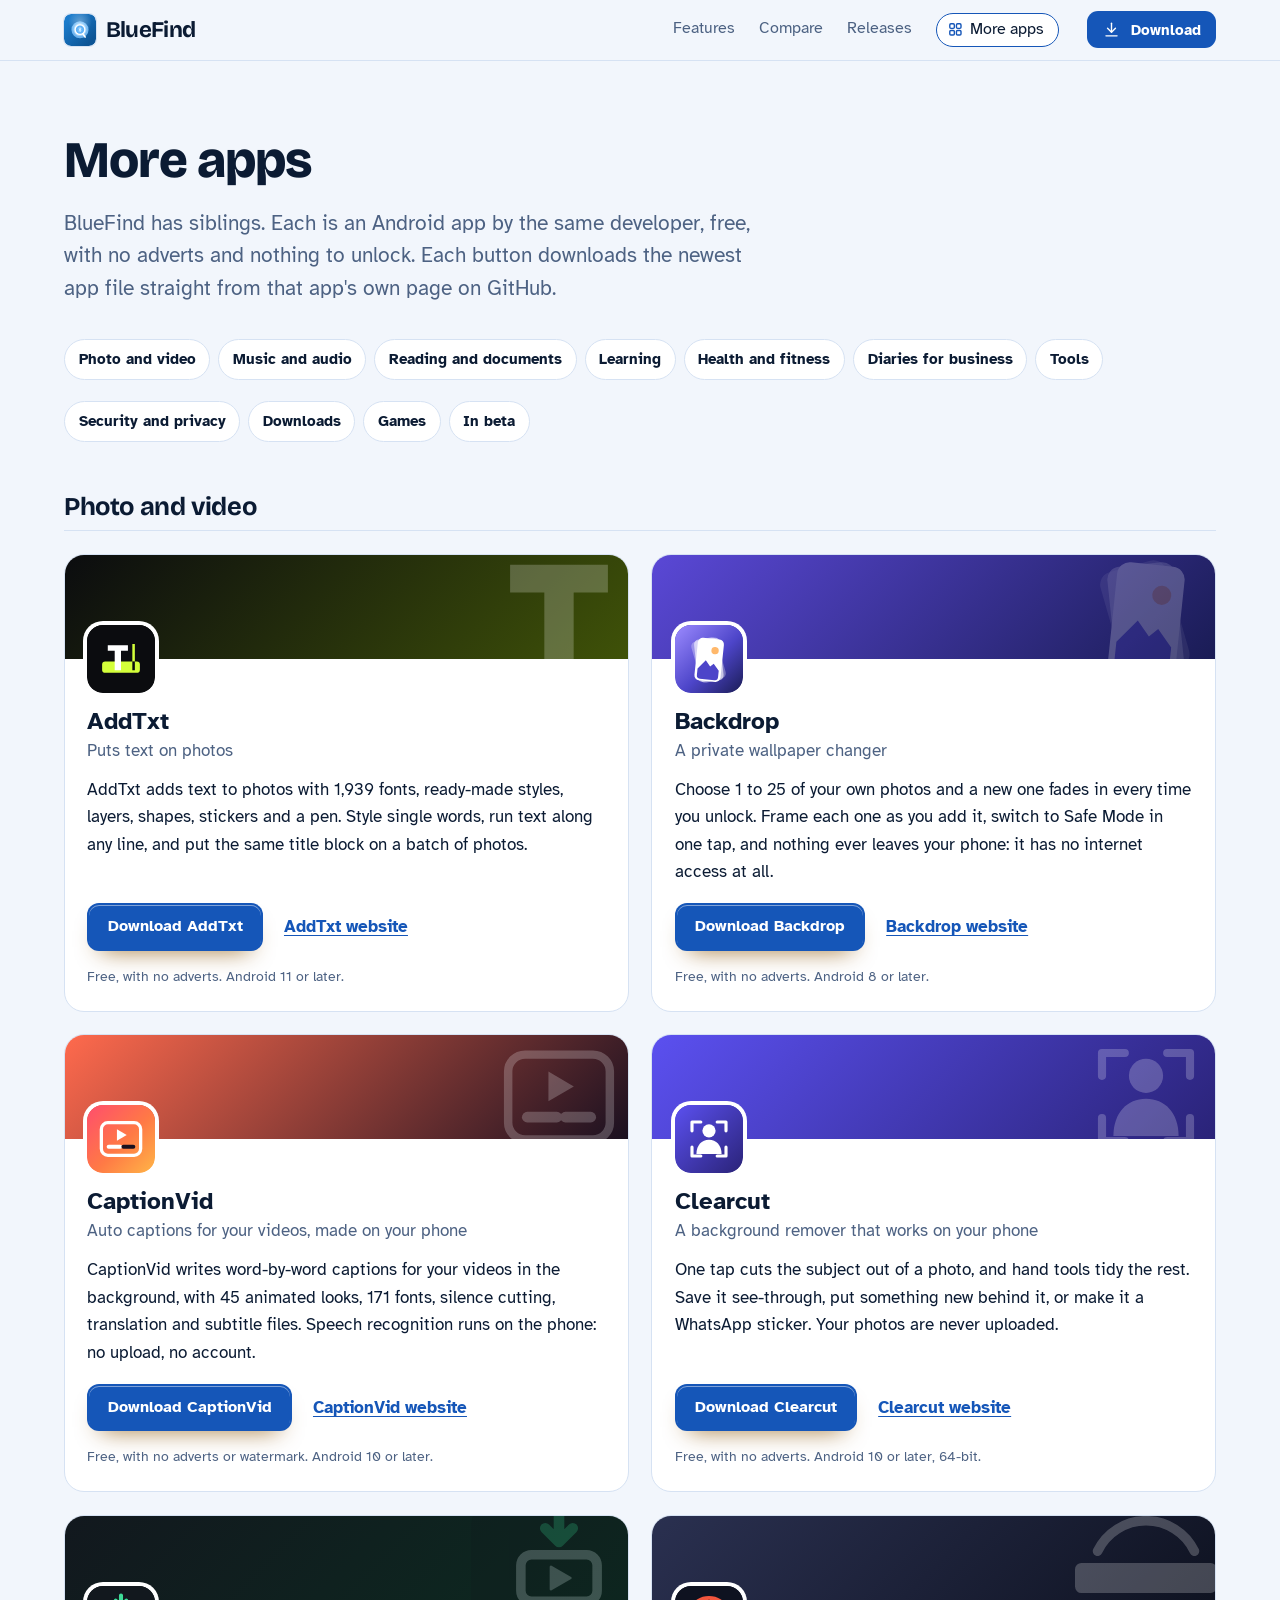
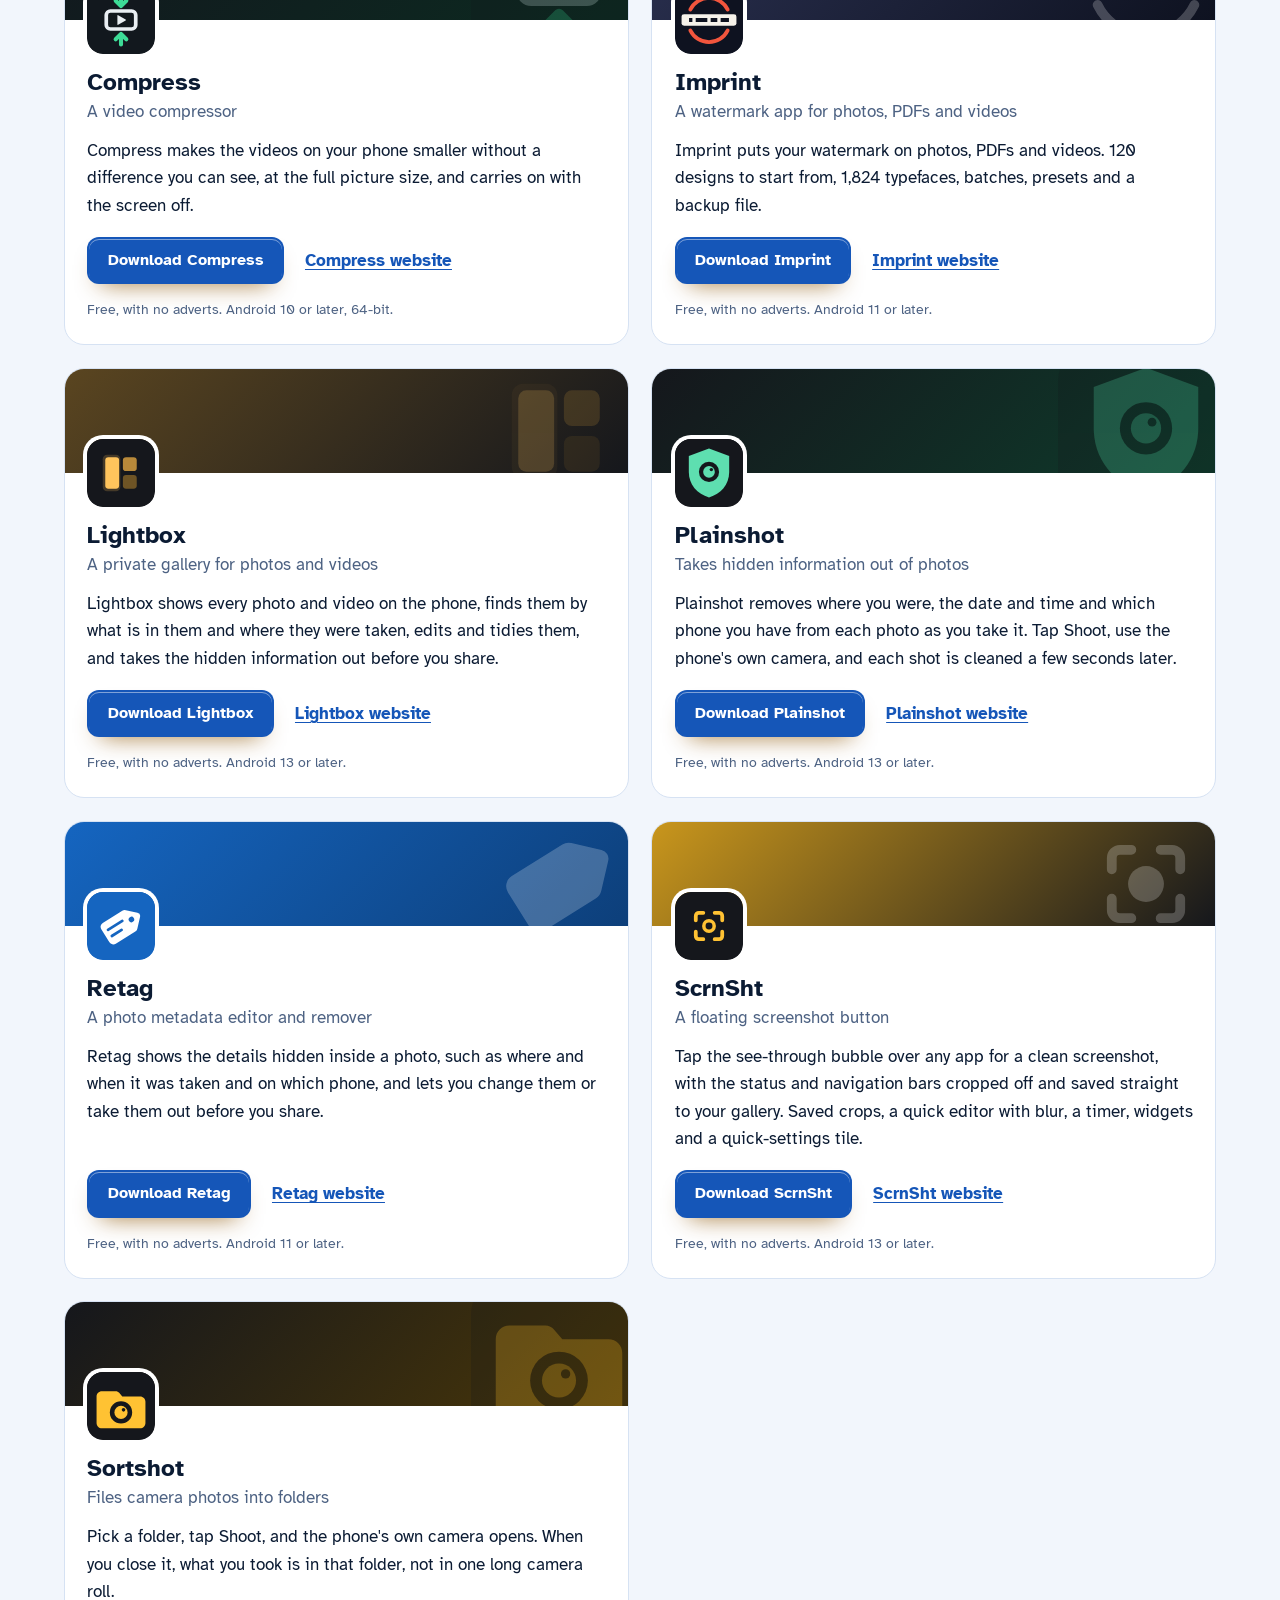
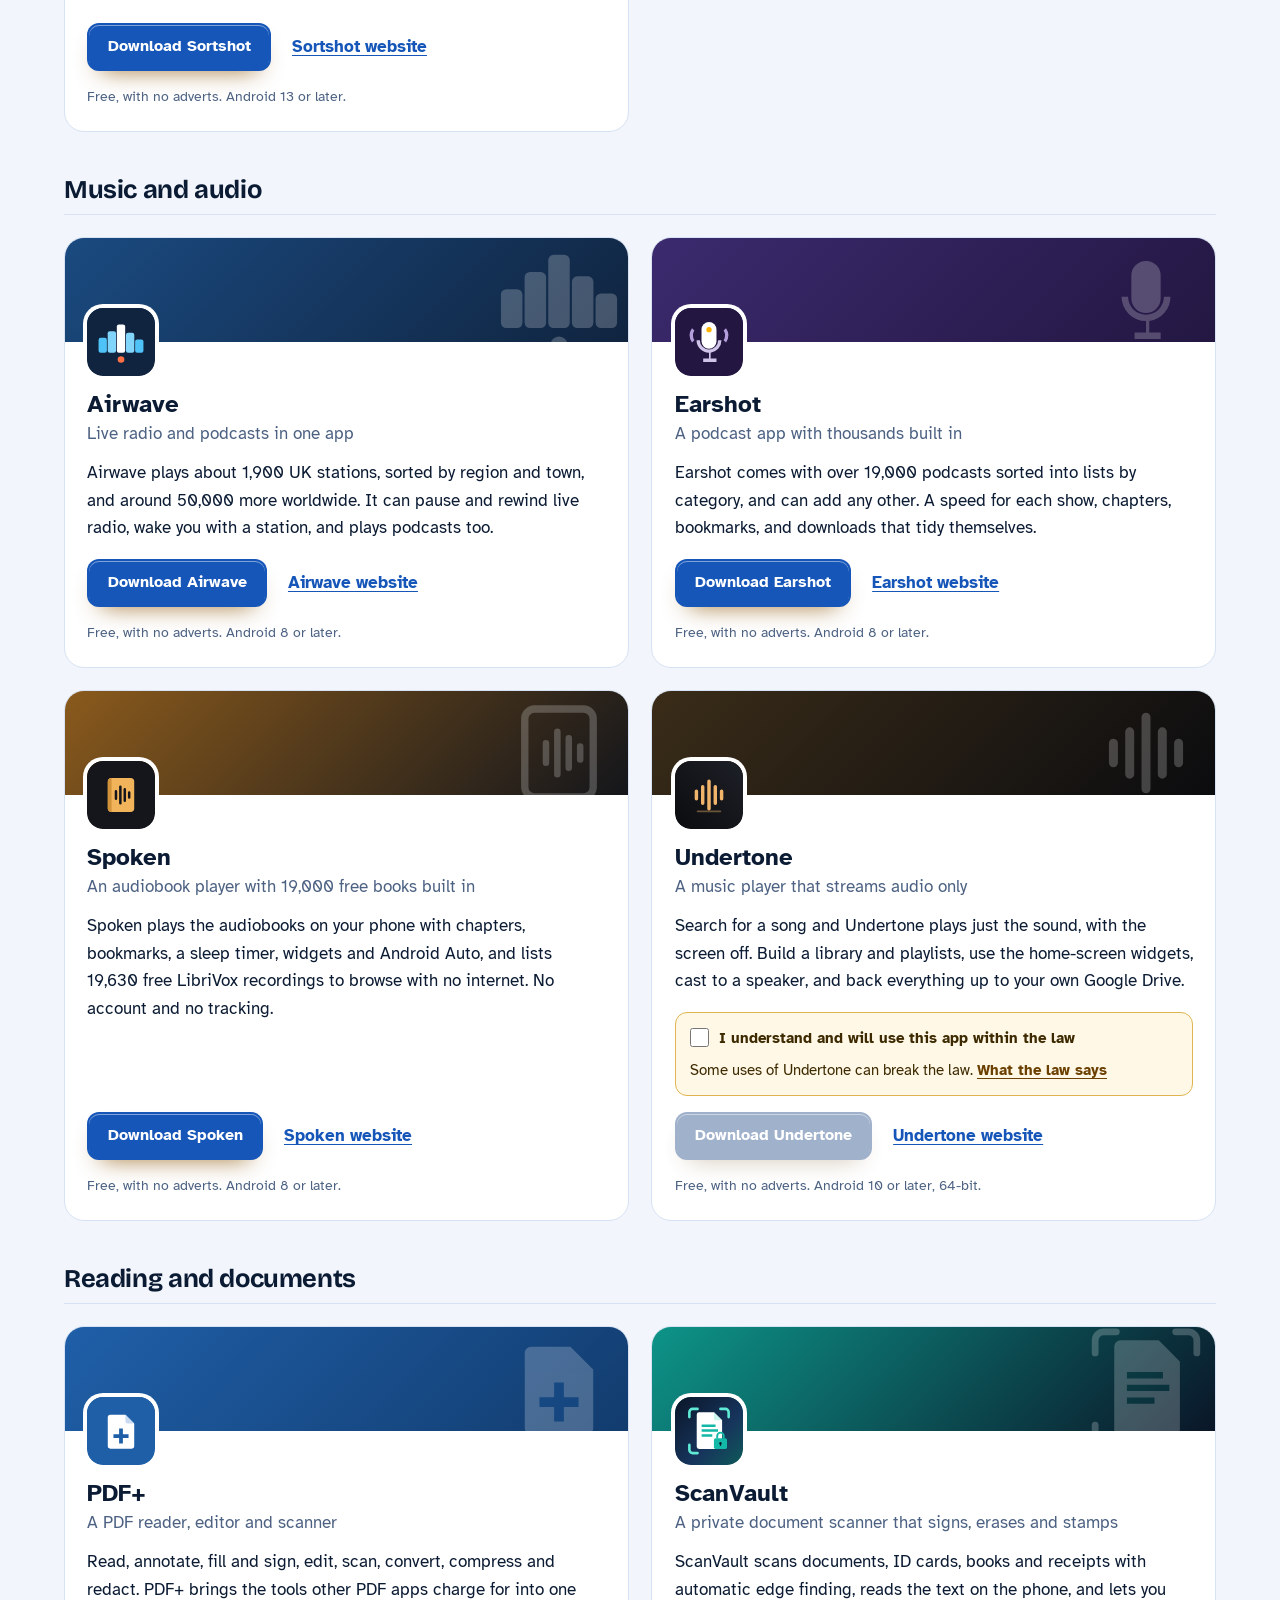
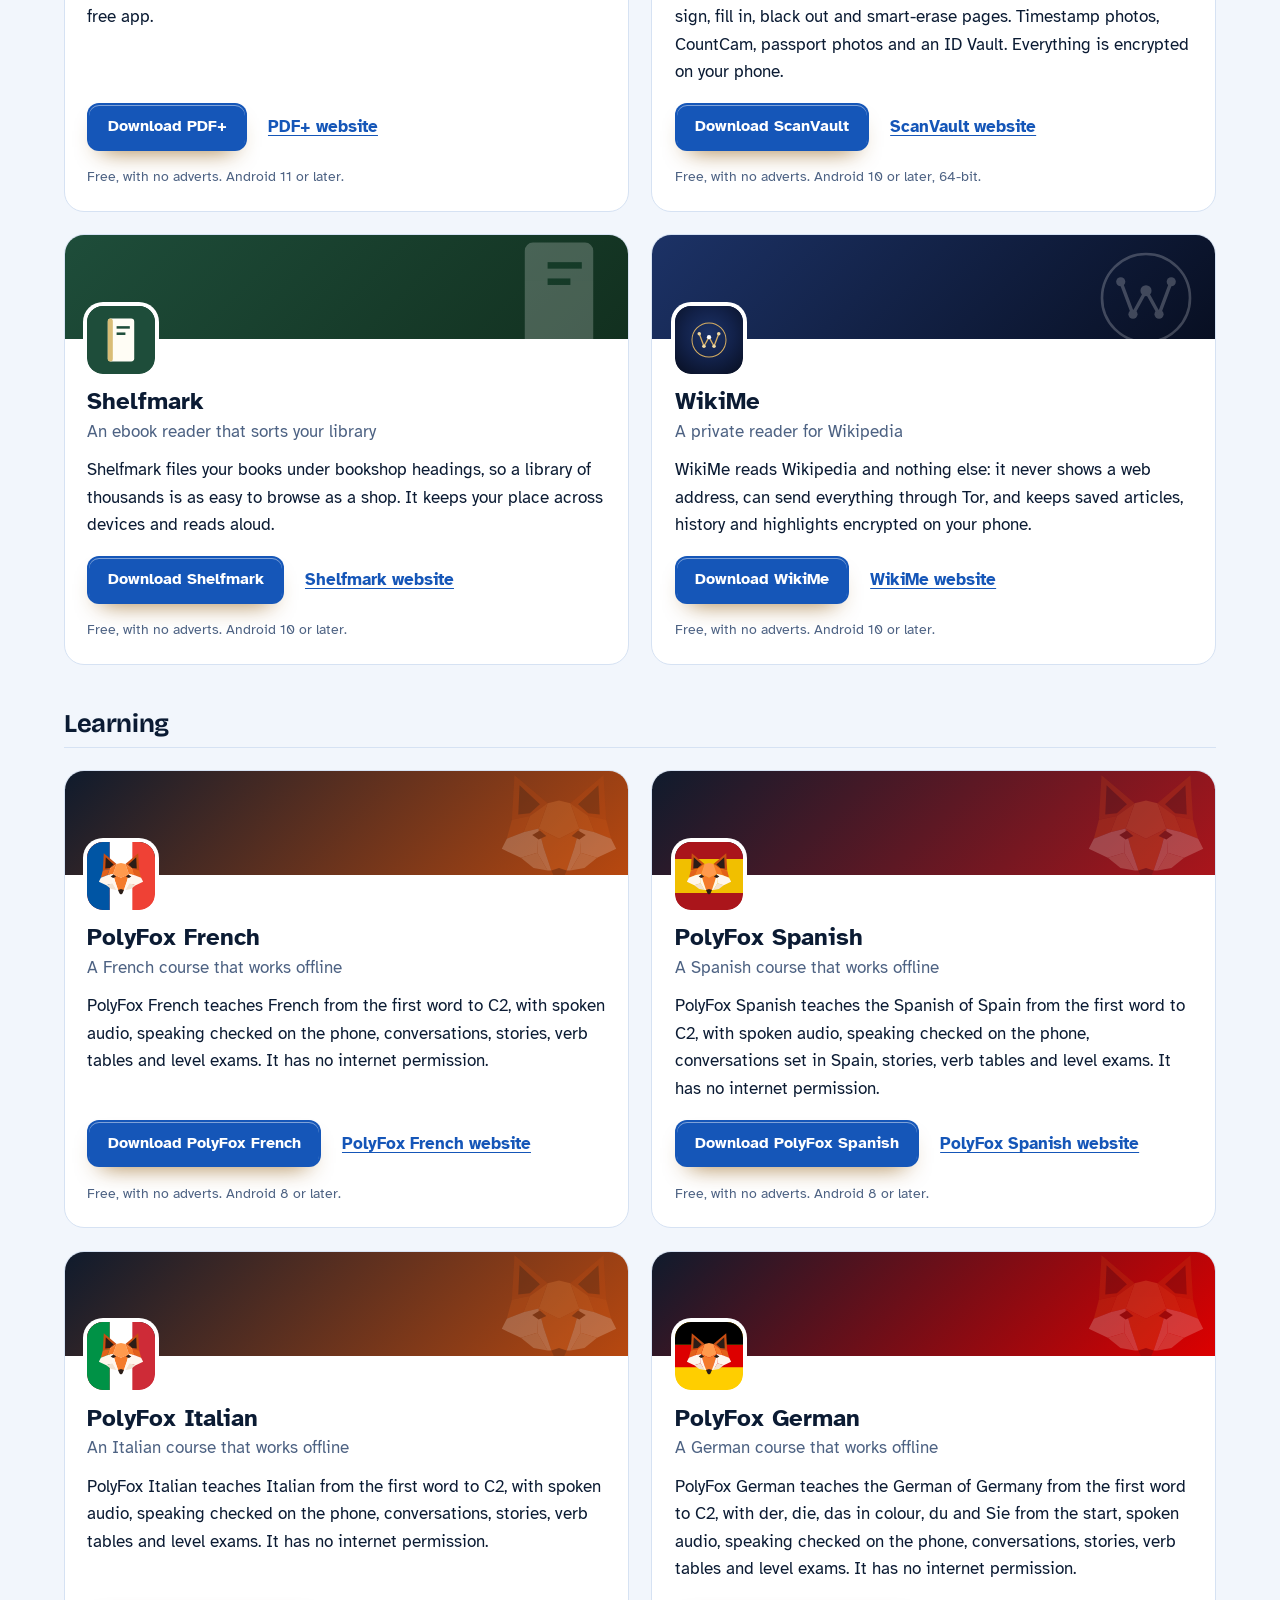
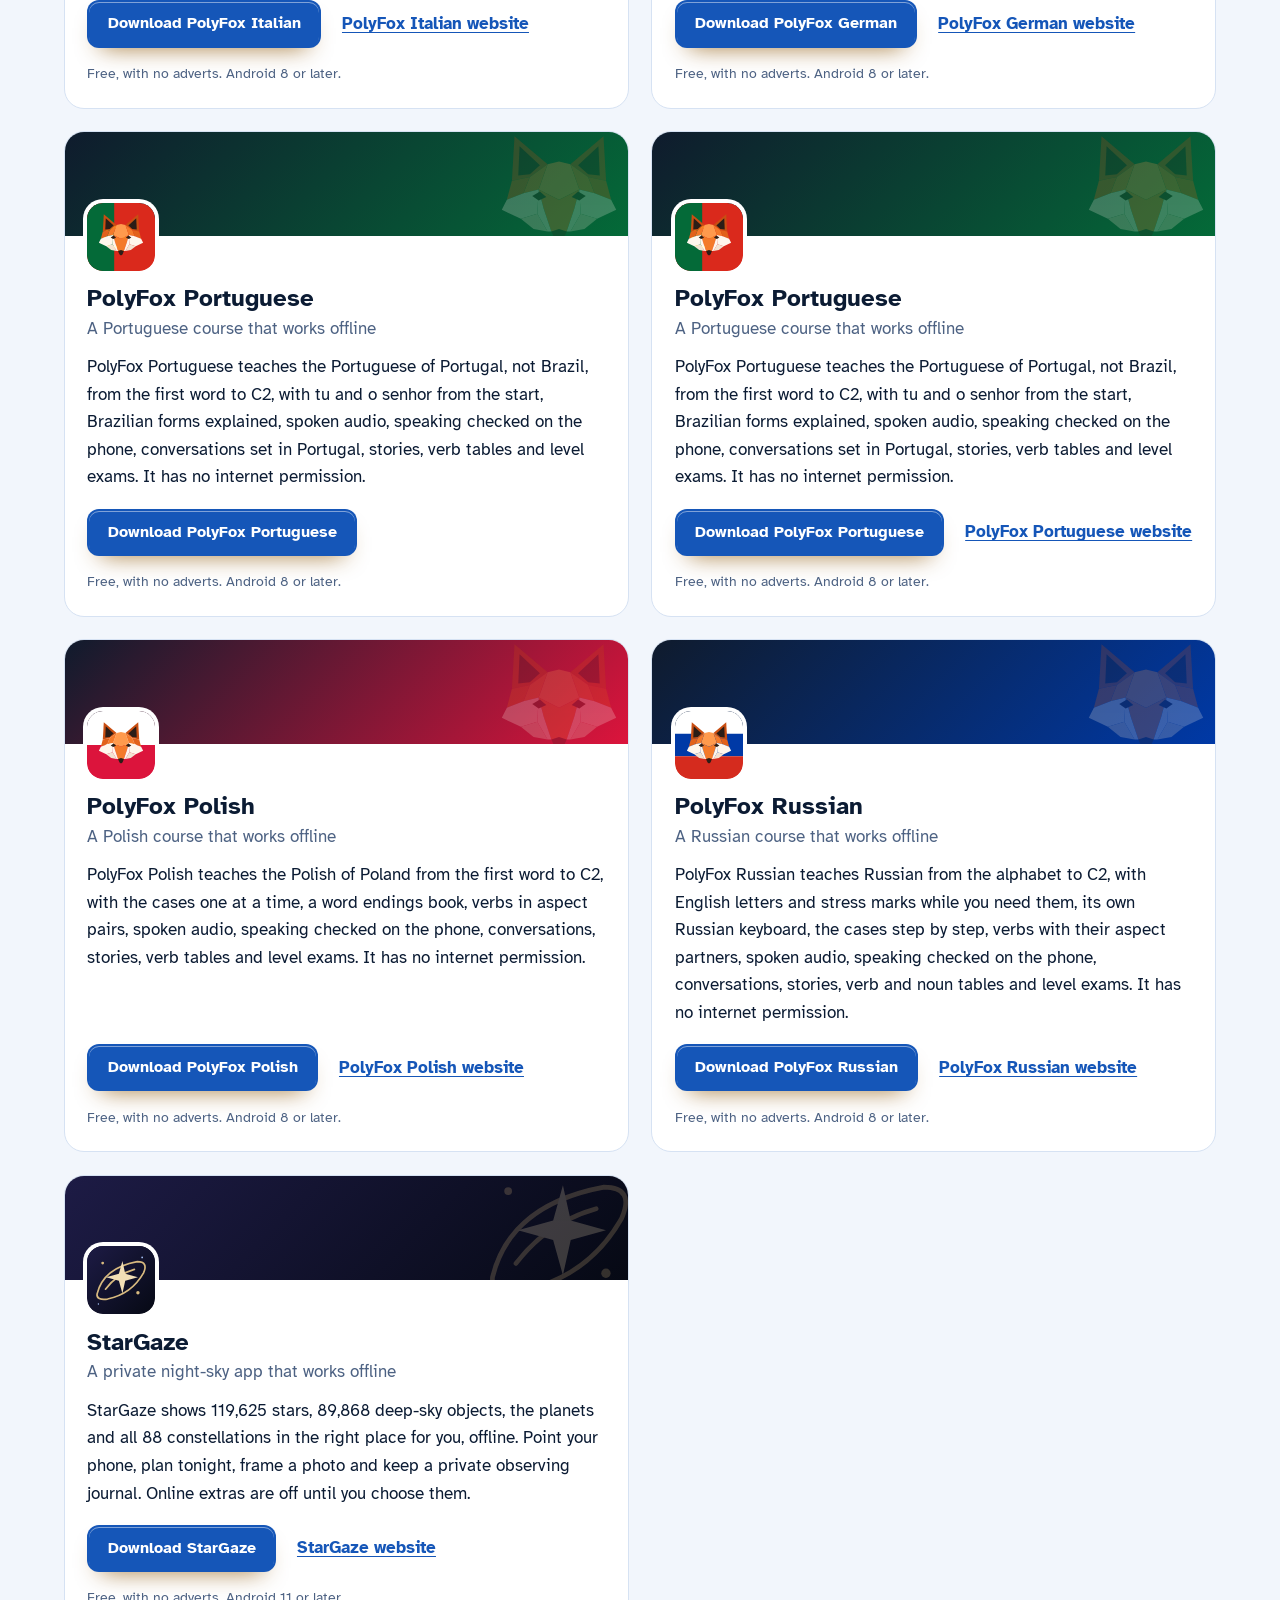
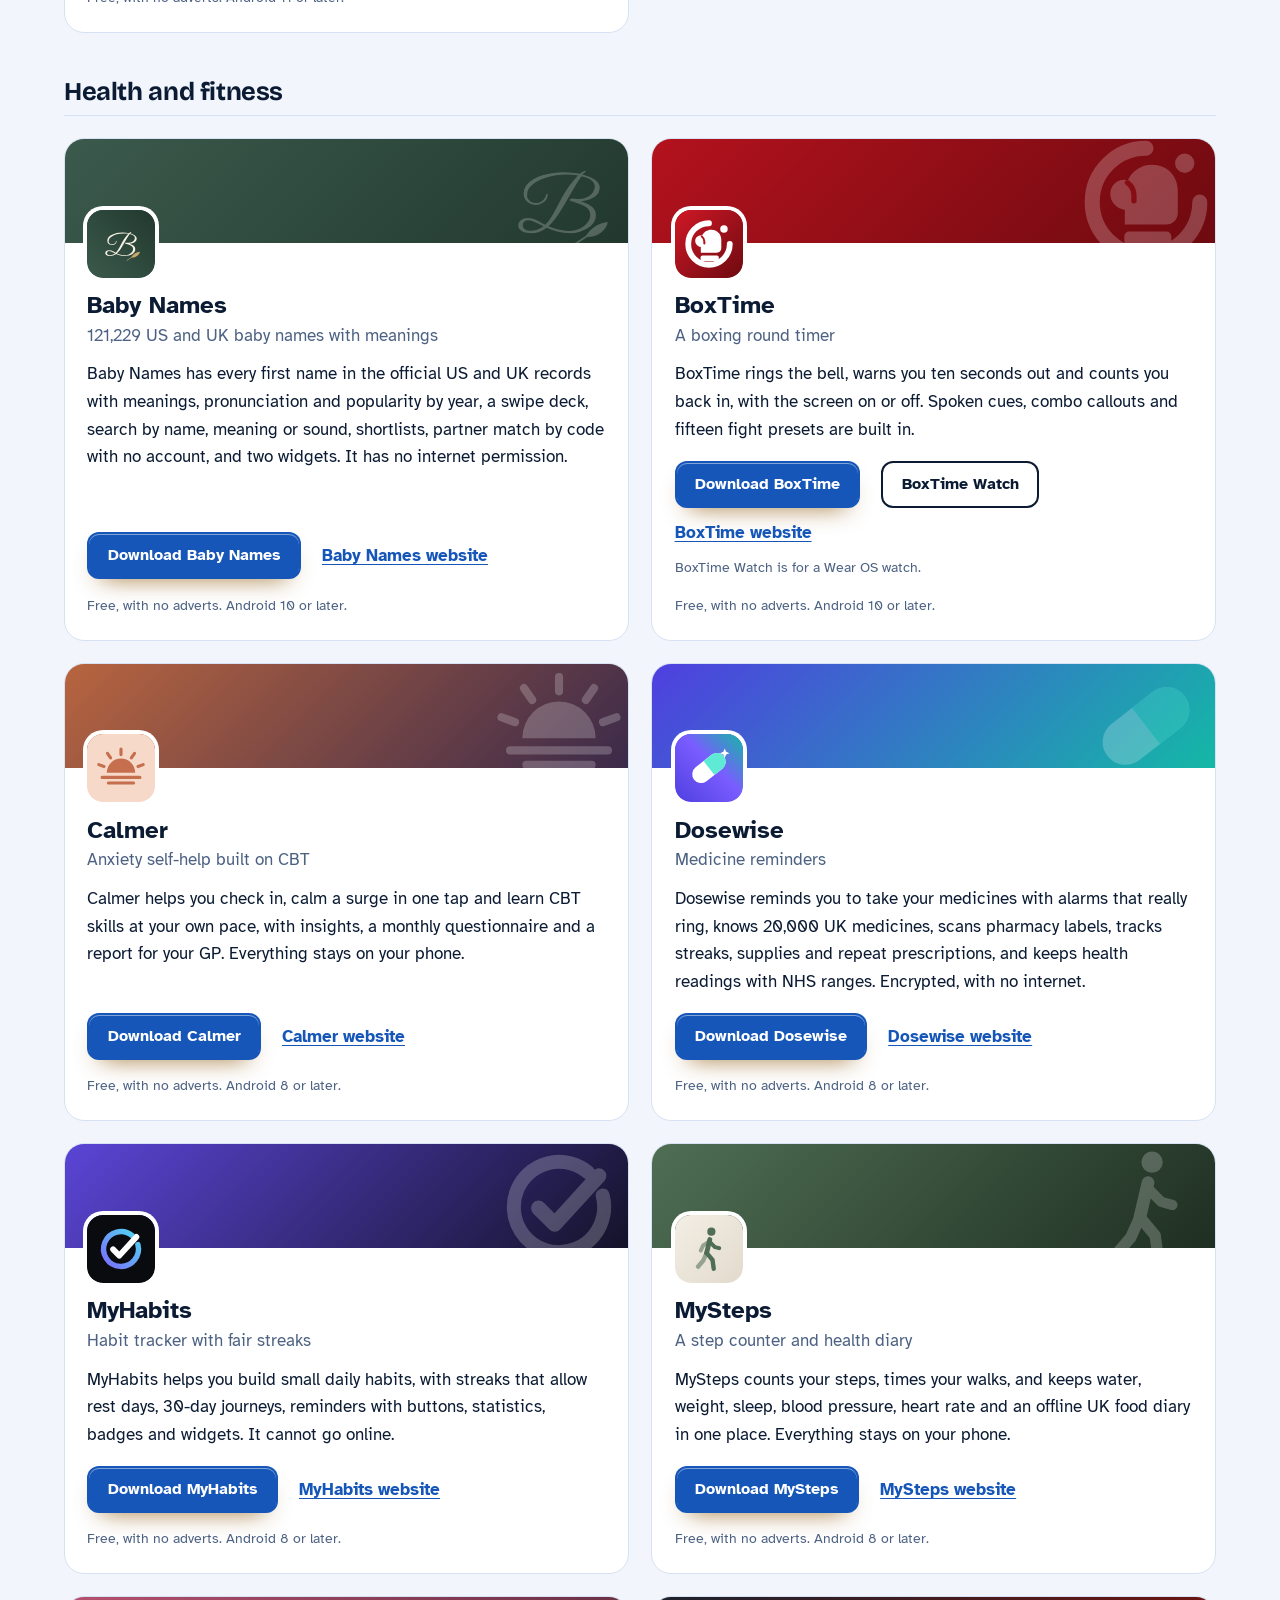
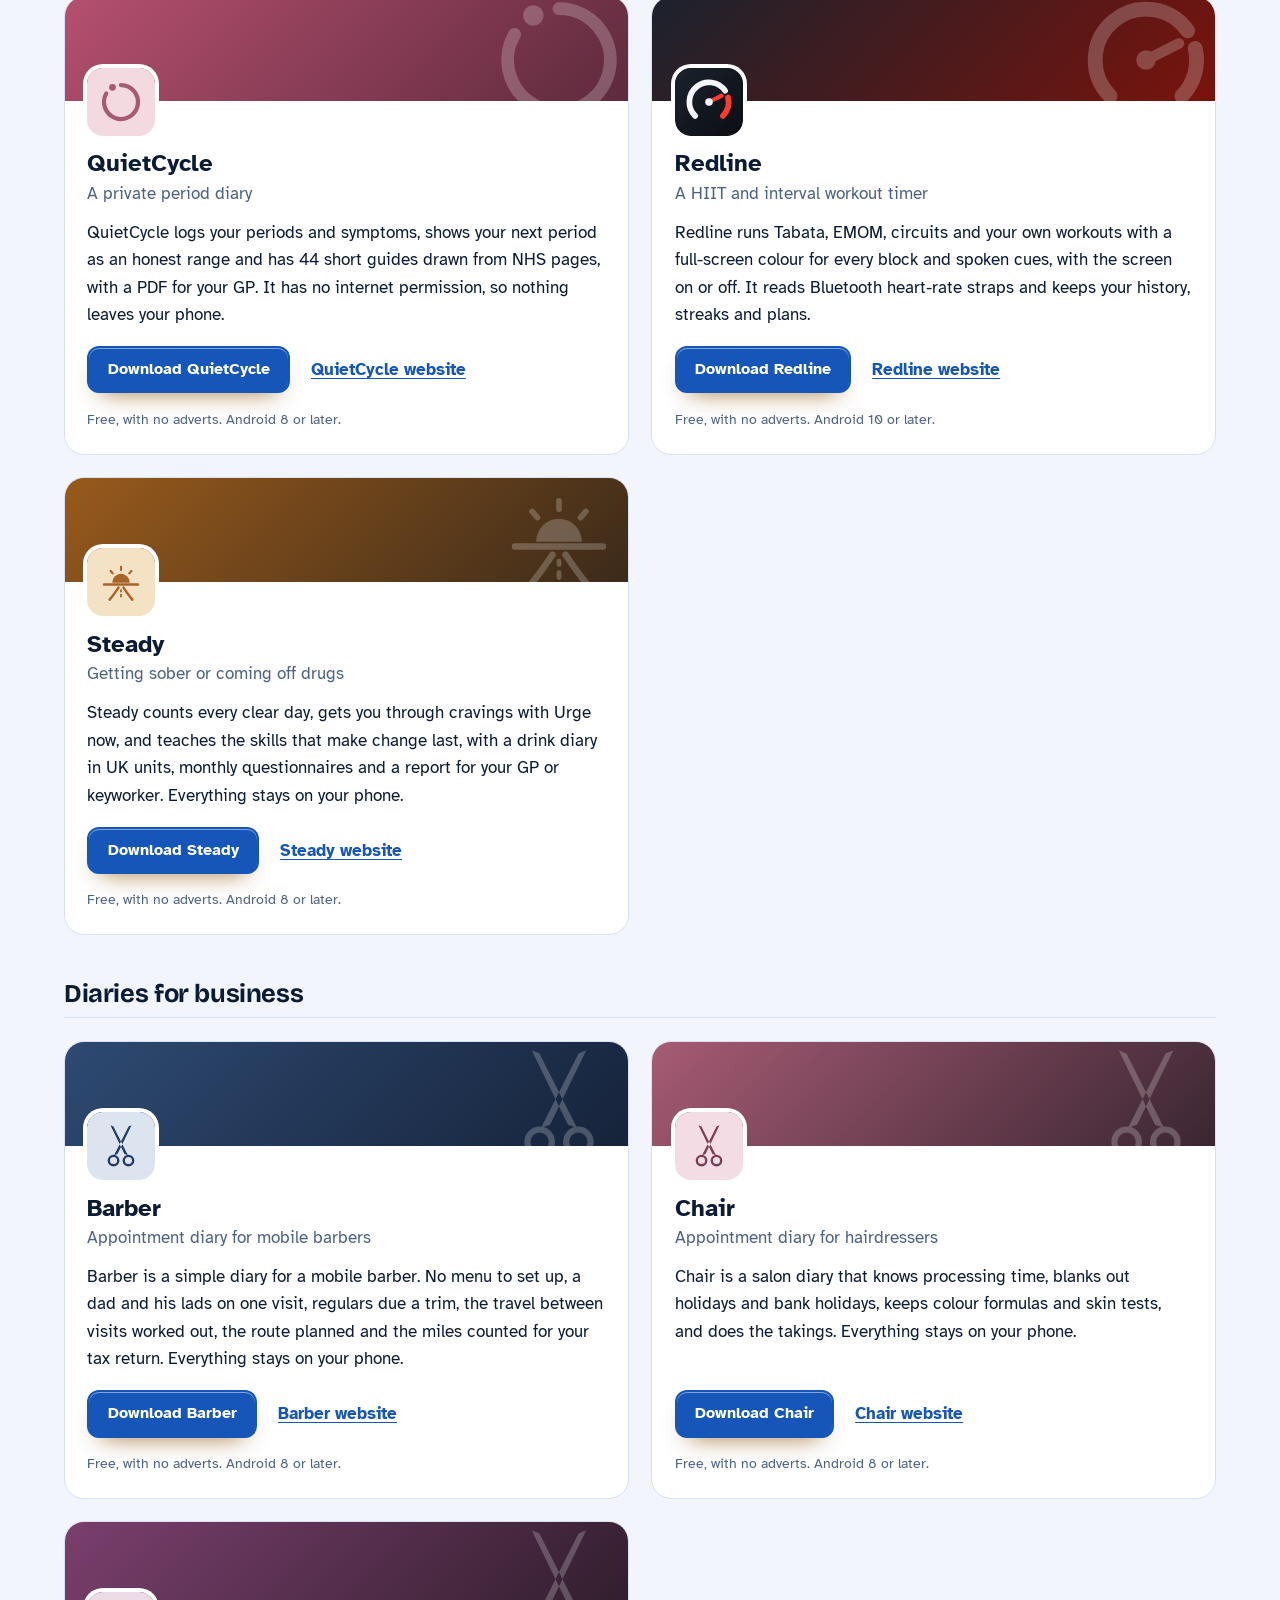
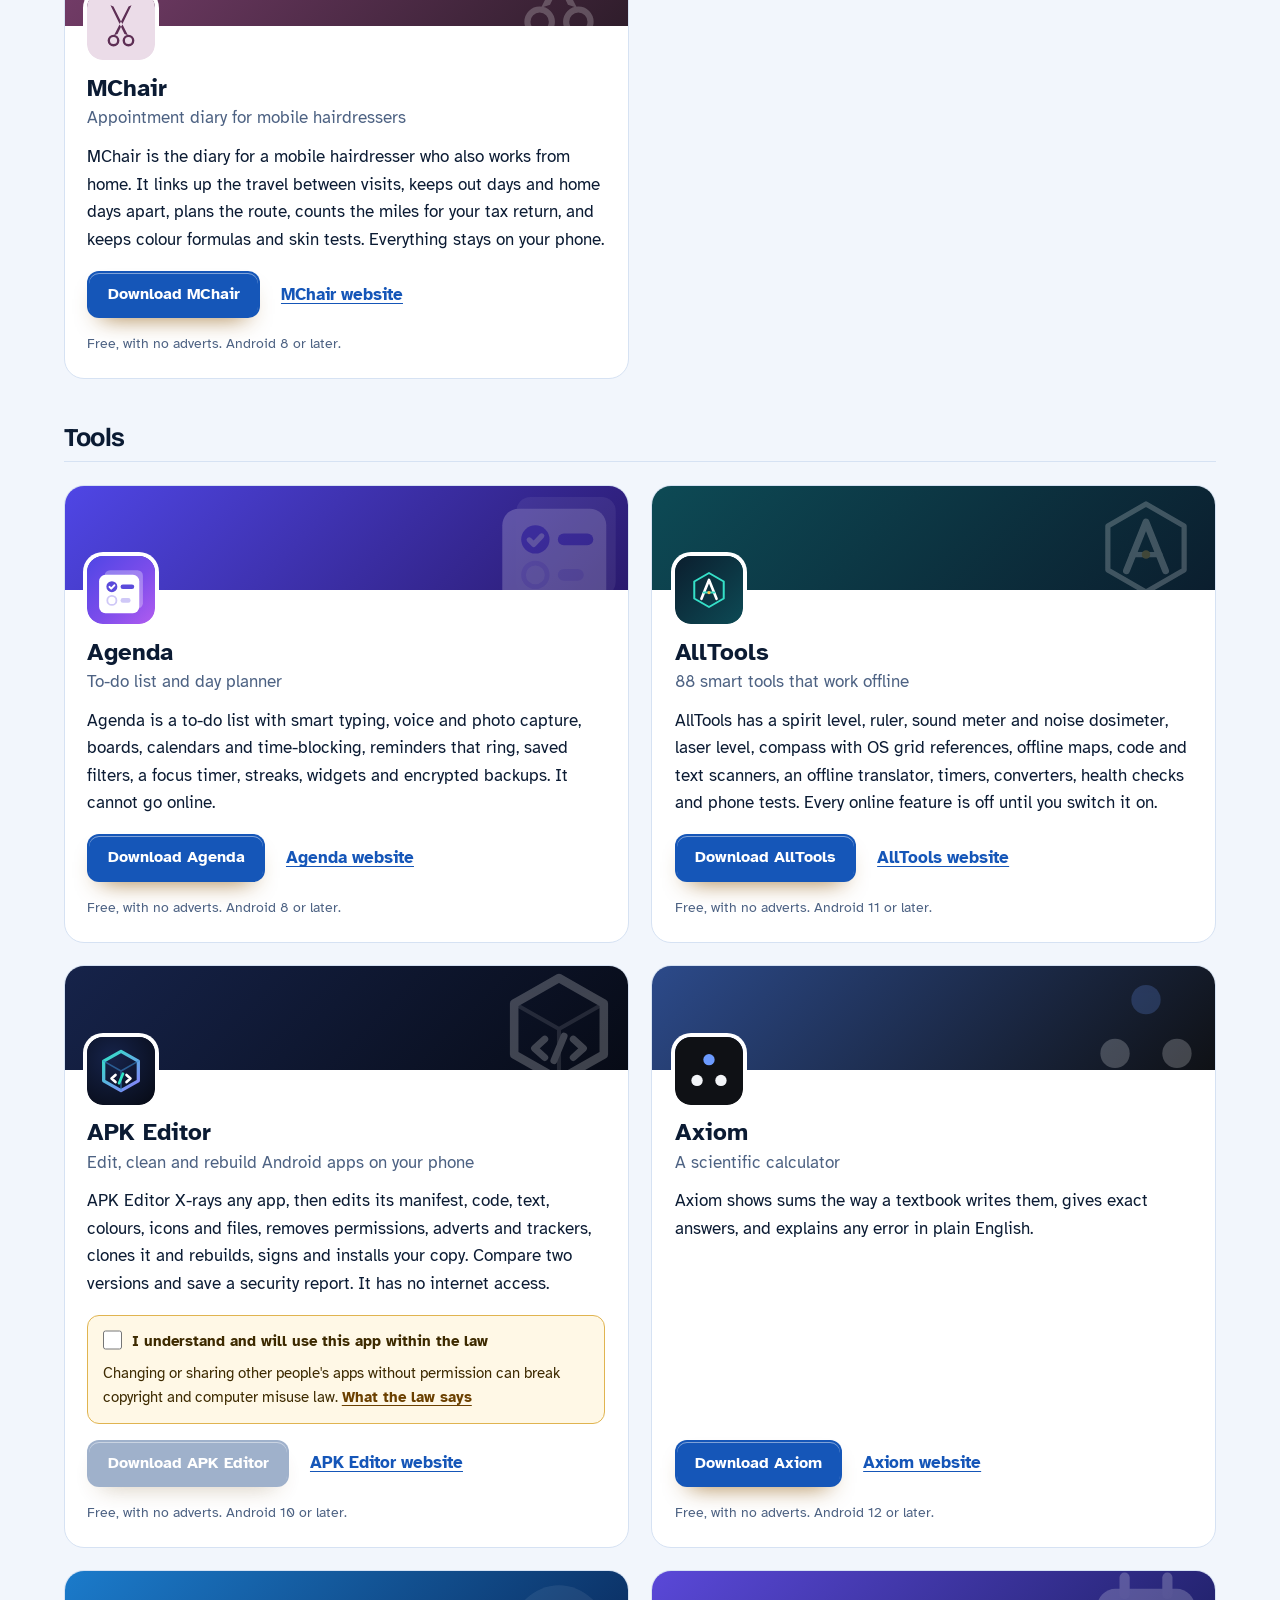
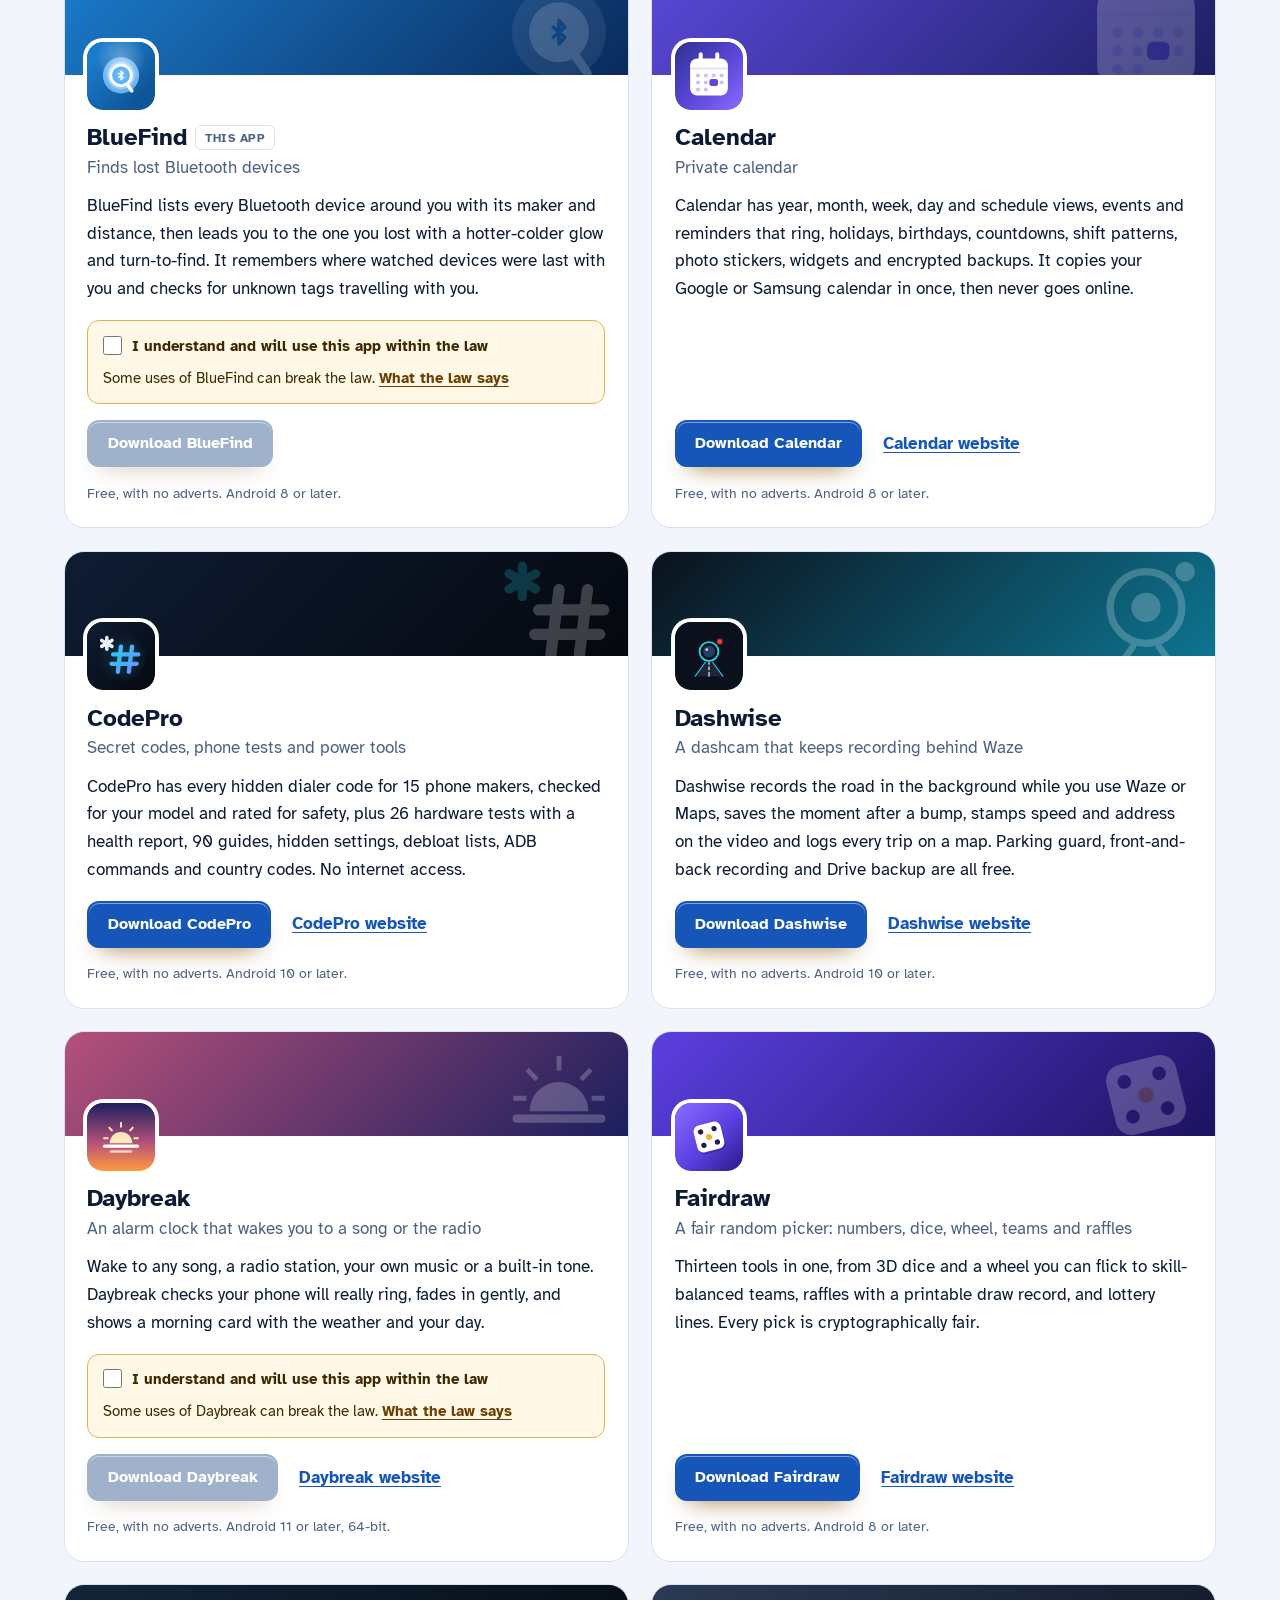
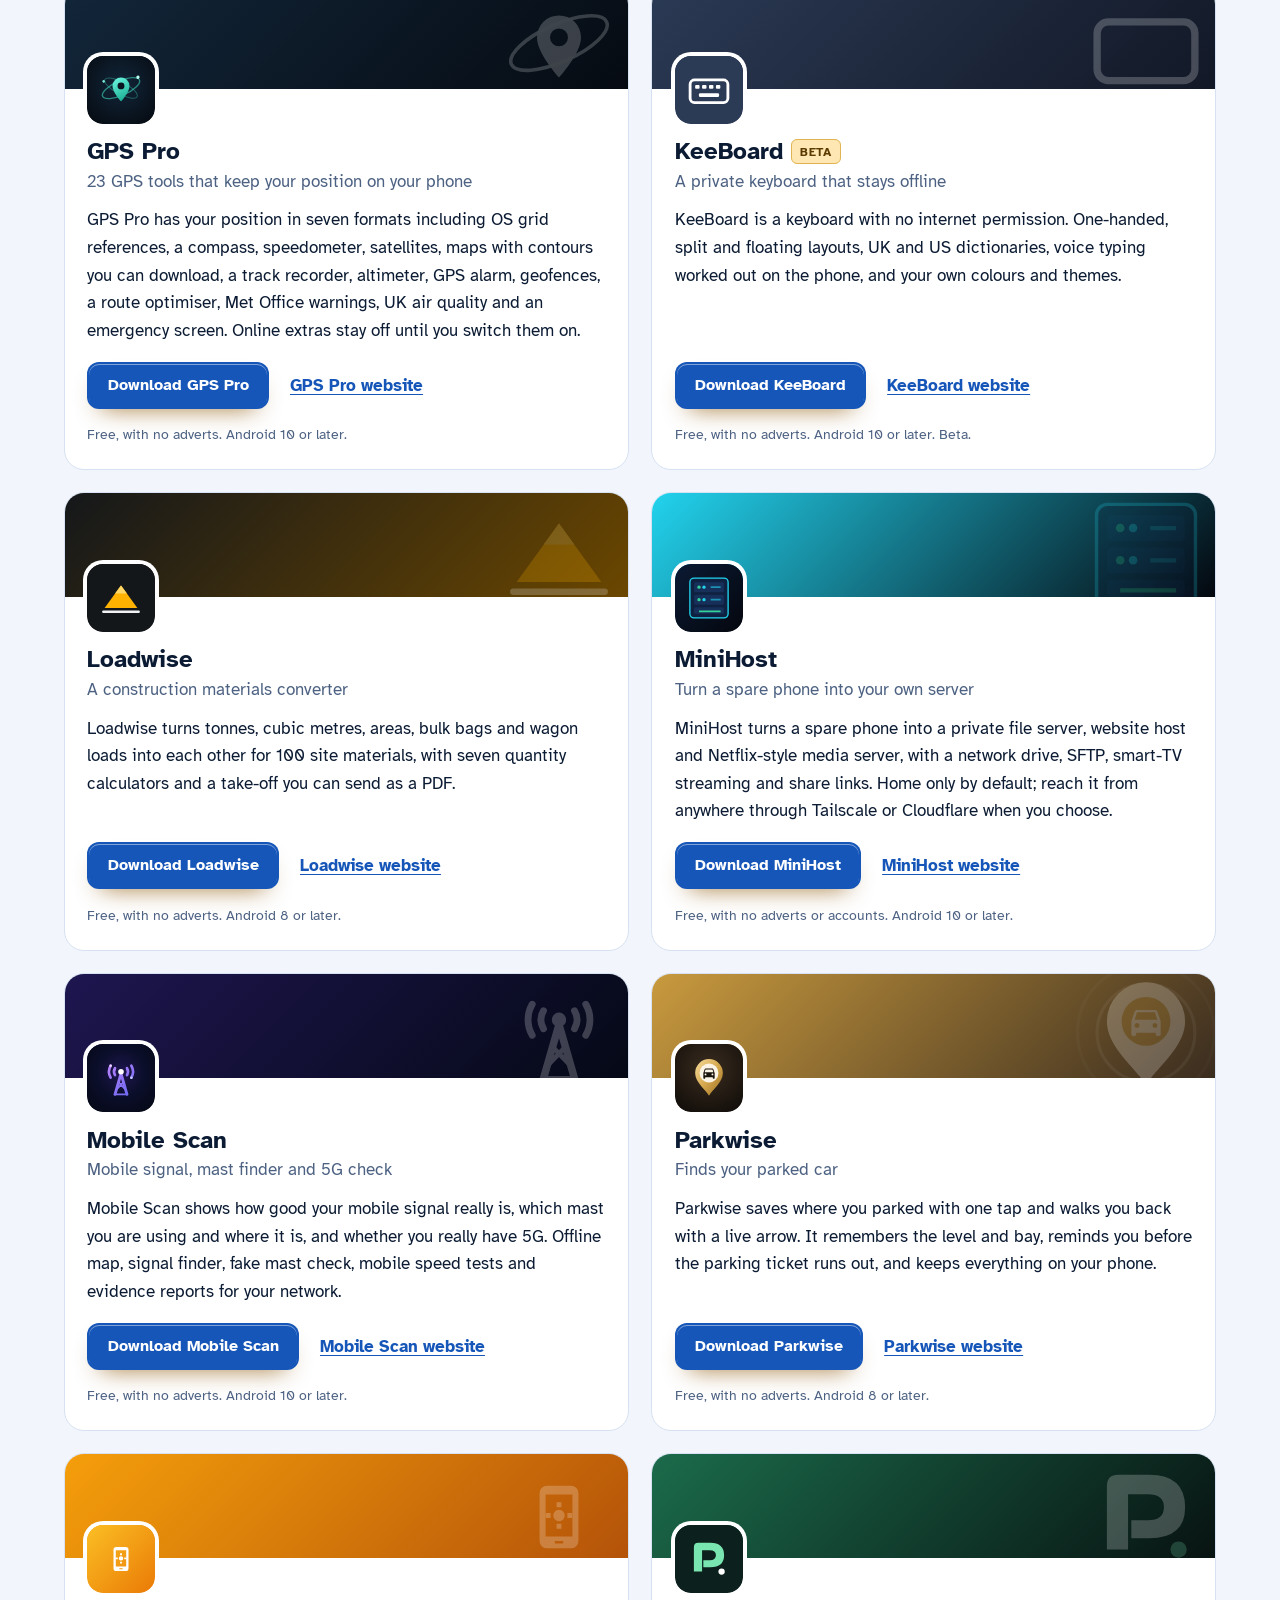
==== commit bc2d190b: "More apps: add Baby Names" ====
--- a/more-apps.html
+++ b/more-apps.html
@@ -4,7 +4,7 @@
 <meta charset="utf-8">
 <meta name="viewport" content="width=device-width, initial-scale=1">
 <title>More free Android apps from the maker of BlueFind</title>
-<meta name="description" content="All 96 free Android apps from the maker of BlueFind, in one list by category, each with its download and a link to its website.">
+<meta name="description" content="All 97 free Android apps from the maker of BlueFind, in one list by category, each with its download and a link to its website.">
 <meta name="author" content="Jonathan Jackson">
 <link rel="canonical" href="https://customgpter.github.io/bluefind/more-apps.html">
 <meta name="theme-color" content="#f2f6fc" media="(prefers-color-scheme: light)">
@@ -12,7 +12,7 @@
 <meta property="og:type" content="website">
 <meta property="og:site_name" content="BlueFind">
 <meta property="og:title" content="More free Android apps from the maker of BlueFind">
-<meta property="og:description" content="All 96 free Android apps from the maker of BlueFind, in one list by category, each with its download and a link to its website.">
+<meta property="og:description" content="All 97 free Android apps from the maker of BlueFind, in one list by category, each with its download and a link to its website.">
 <meta property="og:url" content="https://customgpter.github.io/bluefind/more-apps.html">
 <meta property="og:image" content="https://customgpter.github.io/bluefind/assets/og.png">
 <meta property="og:image:width" content="1200">
@@ -26,7 +26,7 @@
 <link rel="preload" href="./assets/fonts/atkinson-hyperlegible-latin-400-normal.woff2" as="font" type="font/woff2" crossorigin>
 <link rel="stylesheet" href="./assets/site.css?v=1">
 <link rel="stylesheet" href="./assets/house.css?v=1">
-<script type="application/ld+json">{"@context":"https://schema.org","@type":"ItemList","name":"Apps from the maker of BlueFind","url":"https://customgpter.github.io/bluefind/more-apps.html","itemListElement":[{"@type":"ListItem","position":1,"name":"AddTxt","url":"https://customgpter.github.io/addtxt/"},{"@type":"ListItem","position":2,"name":"Backdrop","url":"https://customgpter.github.io/backdrop/"},{"@type":"ListItem","position":3,"name":"CaptionVid","url":"https://customgpter.github.io/captionvid/"},{"@type":"ListItem","position":4,"name":"Clearcut","url":"https://customgpter.github.io/clearcut/"},{"@type":"ListItem","position":5,"name":"Compress","url":"https://customgpter.github.io/compress/"},{"@type":"ListItem","position":6,"name":"Imprint","url":"https://customgpter.github.io/imprint/"},{"@type":"ListItem","position":7,"name":"Lightbox","url":"https://customgpter.github.io/lightbox/"},{"@type":"ListItem","position":8,"name":"Plainshot","url":"https://customgpter.github.io/plainshot/"},{"@type":"ListItem","position":9,"name":"Retag","url":"https://customgpter.github.io/retag/"},{"@type":"ListItem","position":10,"name":"ScrnSht","url":"https://customgpter.github.io/scrnsht/"},{"@type":"ListItem","position":11,"name":"Sortshot","url":"https://customgpter.github.io/sortshot/"},{"@type":"ListItem","position":12,"name":"Airwave","url":"https://customgpter.github.io/airwave/"},{"@type":"ListItem","position":13,"name":"Earshot","url":"https://customgpter.github.io/earshot/"},{"@type":"ListItem","position":14,"name":"Spoken","url":"https://customgpter.github.io/spoken/"},{"@type":"ListItem","position":15,"name":"Undertone","url":"https://customgpter.github.io/undertone/"},{"@type":"ListItem","position":16,"name":"PDF+","url":"https://customgpter.github.io/pdfplus/"},{"@type":"ListItem","position":17,"name":"ScanVault","url":"https://customgpter.github.io/scanvault/"},{"@type":"ListItem","position":18,"name":"Shelfmark","url":"https://customgpter.github.io/shelfmark/"},{"@type":"ListItem","position":19,"name":"WikiMe","url":"https://customgpter.github.io/wikime/"},{"@type":"ListItem","position":20,"name":"PolyFox French","url":"https://customgpter.github.io/polyfox/"},{"@type":"ListItem","position":21,"name":"PolyFox German","url":"https://customgpter.github.io/polyfox-german/"},{"@type":"ListItem","position":22,"name":"PolyFox Portuguese","url":"https://customgpter.github.io/polyfox-portuguese/"},{"@type":"ListItem","position":23,"name":"PolyFox Polish","url":"https://customgpter.github.io/polyfox-polish/"},{"@type":"ListItem","position":24,"name":"PolyFox Russian","url":"https://customgpter.github.io/polyfox-russian/"},{"@type":"ListItem","position":25,"name":"StarGaze","url":"https://customgpter.github.io/stargaze/"},{"@type":"ListItem","position":26,"name":"BoxTime","url":"https://customgpter.github.io/boxtime/"},{"@type":"ListItem","position":27,"name":"Calmer","url":"https://customgpter.github.io/calmer/"},{"@type":"ListItem","position":28,"name":"Dosewise","url":"https://customgpter.github.io/dosewise/"},{"@type":"ListItem","position":29,"name":"MyHabits","url":"https://customgpter.github.io/myhabits/"},{"@type":"ListItem","position":30,"name":"MySteps","url":"https://customgpter.github.io/mysteps/"},{"@type":"ListItem","position":31,"name":"QuietCycle","url":"https://customgpter.github.io/quietcycle/"},{"@type":"ListItem","position":32,"name":"Redline","url":"https://customgpter.github.io/redline/"},{"@type":"ListItem","position":33,"name":"Steady","url":"https://customgpter.github.io/steady/"},{"@type":"ListItem","position":34,"name":"Barber","url":"https://customgpter.github.io/barber/"},{"@type":"ListItem","position":35,"name":"Chair","url":"https://customgpter.github.io/chair/"},{"@type":"ListItem","position":36,"name":"MChair","url":"https://customgpter.github.io/mchair/"},{"@type":"ListItem","position":37,"name":"Agenda","url":"https://customgpter.github.io/agenda/"},{"@type":"ListItem","position":38,"name":"AllTools","url":"https://customgpter.github.io/alltools/"},{"@type":"ListItem","position":39,"name":"APK Editor","url":"https://customgpter.github.io/apkeditor/"},{"@type":"ListItem","position":40,"name":"Axiom","url":"https://customgpter.github.io/axiom/"},{"@type":"ListItem","position":41,"name":"BlueFind","url":"https://customgpter.github.io/bluefind/"},{"@type":"ListItem","position":42,"name":"Calendar","url":"https://customgpter.github.io/calendar/"},{"@type":"ListItem","position":43,"name":"CodePro","url":"https://customgpter.github.io/codepro/"},{"@type":"ListItem","position":44,"name":"Dashwise","url":"https://customgpter.github.io/dashwise/"},{"@type":"ListItem","position":45,"name":"Daybreak","url":"https://customgpter.github.io/daybreak/"},{"@type":"ListItem","position":46,"name":"Fairdraw","url":"https://customgpter.github.io/fairdraw/"},{"@type":"ListItem","position":47,"name":"GPS Pro","url":"https://customgpter.github.io/gpspro/"},{"@type":"ListItem","position":48,"name":"KeeBoard","url":"https://customgpter.github.io/keeboard/"},{"@type":"ListItem","position":49,"name":"Loadwise","url":"https://customgpter.github.io/loadwise/"},{"@type":"ListItem","position":50,"name":"MiniHost","url":"https://customgpter.github.io/minihost/"},{"@type":"ListItem","position":51,"name":"Mobile Scan","url":"https://customgpter.github.io/mobilescan/"},{"@type":"ListItem","position":52,"name":"Parkwise","url":"https://customgpter.github.io/parkwise/"},{"@type":"ListItem","position":53,"name":"Pocketmind","url":"https://customgpter.github.io/pocketmind/"},{"@type":"ListItem","position":54,"name":"Refine","url":"https://customgpter.github.io/refine/"},{"@type":"ListItem","position":55,"name":"Shiftwise","url":"https://customgpter.github.io/shiftwise/"},{"@type":"ListItem","position":56,"name":"SimpleCalc","url":"https://customgpter.github.io/simplecalc/"},{"@type":"ListItem","position":57,"name":"Skyline","url":"https://customgpter.github.io/skyline/"},{"@type":"ListItem","position":58,"name":"Slipway","url":"https://customgpter.github.io/slipway/"},{"@type":"ListItem","position":59,"name":"Tagger","url":"https://customgpter.github.io/tagger/"},{"@type":"ListItem","position":60,"name":"TotalClean","url":"https://customgpter.github.io/totalclean/"},{"@type":"ListItem","position":61,"name":"TVLink","url":"https://customgpter.github.io/tvlink/"},{"@type":"ListItem","position":62,"name":"Unbox","url":"https://customgpter.github.io/unbox/"},{"@type":"ListItem","position":63,"name":"WhatsKeep","url":"https://customgpter.github.io/whatskeep/"},{"@type":"ListItem","position":64,"name":"WiFi Scan","url":"https://customgpter.github.io/wifiscan/"},{"@type":"ListItem","position":65,"name":"Auditly","url":"https://customgpter.github.io/auditly/"},{"@type":"ListItem","position":66,"name":"Backchannel","url":"https://customgpter.github.io/backchannel/"},{"@type":"ListItem","position":67,"name":"ENotes","url":"https://customgpter.github.io/enotes/"},{"@type":"ListItem","position":68,"name":"FindMe","url":"https://customgpter.github.io/findme/"},{"@type":"ListItem","position":69,"name":"iLock","url":"https://customgpter.github.io/ilock/"},{"@type":"ListItem","position":70,"name":"ImSafe","url":"https://customgpter.github.io/imsafe/"},{"@type":"ListItem","position":71,"name":"IShred","url":"https://customgpter.github.io/ishred/"},{"@type":"ListItem","position":72,"name":"LockBox","url":"https://customgpter.github.io/lockbox/"},{"@type":"ListItem","position":73,"name":"PassVault","url":"https://customgpter.github.io/passvault/"},{"@type":"ListItem","position":74,"name":"SpyFind","url":"https://customgpter.github.io/spyfind/"},{"@type":"ListItem","position":75,"name":"TextWipe","url":"https://customgpter.github.io/textwipe/"},{"@type":"ListItem","position":76,"name":"Tracewire","url":"https://customgpter.github.io/tracewire/"},{"@type":"ListItem","position":77,"name":"Vigil","url":"https://customgpter.github.io/vigil/"},{"@type":"ListItem","position":78,"name":"Grab","url":"https://customgpter.github.io/grab/"},{"@type":"ListItem","position":79,"name":"Swarm","url":"https://customgpter.github.io/swarm/"},{"@type":"ListItem","position":80,"name":"Plane Games","url":"https://customgpter.github.io/plane-games/"},{"@type":"ListItem","position":81,"name":"Ninefold","url":"https://customgpter.github.io/ninefold/"},{"@type":"ListItem","position":82,"name":"Cubewise","url":"https://customgpter.github.io/cubewise/"},{"@type":"ListItem","position":83,"name":"Tilewise","url":"https://customgpter.github.io/tilewise/"},{"@type":"ListItem","position":84,"name":"Letterwise","url":"https://customgpter.github.io/letterwise/"},{"@type":"ListItem","position":85,"name":"Kingside","url":"https://customgpter.github.io/kingside/"},{"@type":"ListItem","position":86,"name":"Deckhand","url":"https://customgpter.github.io/deckhand/"},{"@type":"ListItem","position":87,"name":"SNESForge","url":"https://customgpter.github.io/snesforge/"},{"@type":"ListItem","position":88,"name":"Fame Boy","url":"https://customgpter.github.io/fameboy/"},{"@type":"ListItem","position":89,"name":"PSPPro","url":"https://customgpter.github.io/psppro/"},{"@type":"ListItem","position":90,"name":"MegaGen","url":"https://customgpter.github.io/megagen/"},{"@type":"ListItem","position":91,"name":"QVR","url":"https://customgpter.github.io/qvr/"},{"@type":"ListItem","position":92,"name":"QVR Watch","url":"https://customgpter.github.io/qvr-watch/"},{"@type":"ListItem","position":93,"name":"QVRLite","url":"https://customgpter.github.io/qvrlite/"},{"@type":"ListItem","position":94,"name":"Onionz","url":"https://customgpter.github.io/onionz/"},{"@type":"ListItem","position":95,"name":"OnionzWeb","url":"https://customgpter.github.io/onionzweb/"}]}</script>
+<script type="application/ld+json">{"@context":"https://schema.org","@type":"ItemList","name":"Apps from the maker of BlueFind","url":"https://customgpter.github.io/bluefind/more-apps.html","itemListElement":[{"@type":"ListItem","position":1,"name":"AddTxt","url":"https://customgpter.github.io/addtxt/"},{"@type":"ListItem","position":2,"name":"Backdrop","url":"https://customgpter.github.io/backdrop/"},{"@type":"ListItem","position":3,"name":"CaptionVid","url":"https://customgpter.github.io/captionvid/"},{"@type":"ListItem","position":4,"name":"Clearcut","url":"https://customgpter.github.io/clearcut/"},{"@type":"ListItem","position":5,"name":"Compress","url":"https://customgpter.github.io/compress/"},{"@type":"ListItem","position":6,"name":"Imprint","url":"https://customgpter.github.io/imprint/"},{"@type":"ListItem","position":7,"name":"Lightbox","url":"https://customgpter.github.io/lightbox/"},{"@type":"ListItem","position":8,"name":"Plainshot","url":"https://customgpter.github.io/plainshot/"},{"@type":"ListItem","position":9,"name":"Retag","url":"https://customgpter.github.io/retag/"},{"@type":"ListItem","position":10,"name":"ScrnSht","url":"https://customgpter.github.io/scrnsht/"},{"@type":"ListItem","position":11,"name":"Sortshot","url":"https://customgpter.github.io/sortshot/"},{"@type":"ListItem","position":12,"name":"Airwave","url":"https://customgpter.github.io/airwave/"},{"@type":"ListItem","position":13,"name":"Earshot","url":"https://customgpter.github.io/earshot/"},{"@type":"ListItem","position":14,"name":"Spoken","url":"https://customgpter.github.io/spoken/"},{"@type":"ListItem","position":15,"name":"Undertone","url":"https://customgpter.github.io/undertone/"},{"@type":"ListItem","position":16,"name":"PDF+","url":"https://customgpter.github.io/pdfplus/"},{"@type":"ListItem","position":17,"name":"ScanVault","url":"https://customgpter.github.io/scanvault/"},{"@type":"ListItem","position":18,"name":"Shelfmark","url":"https://customgpter.github.io/shelfmark/"},{"@type":"ListItem","position":19,"name":"WikiMe","url":"https://customgpter.github.io/wikime/"},{"@type":"ListItem","position":20,"name":"PolyFox French","url":"https://customgpter.github.io/polyfox/"},{"@type":"ListItem","position":21,"name":"PolyFox German","url":"https://customgpter.github.io/polyfox-german/"},{"@type":"ListItem","position":22,"name":"PolyFox Portuguese","url":"https://customgpter.github.io/polyfox-portuguese/"},{"@type":"ListItem","position":23,"name":"PolyFox Polish","url":"https://customgpter.github.io/polyfox-polish/"},{"@type":"ListItem","position":24,"name":"PolyFox Russian","url":"https://customgpter.github.io/polyfox-russian/"},{"@type":"ListItem","position":25,"name":"StarGaze","url":"https://customgpter.github.io/stargaze/"},{"@type":"ListItem","position":26,"name":"Baby Names","url":"https://customgpter.github.io/babynames/"},{"@type":"ListItem","position":27,"name":"BoxTime","url":"https://customgpter.github.io/boxtime/"},{"@type":"ListItem","position":28,"name":"Calmer","url":"https://customgpter.github.io/calmer/"},{"@type":"ListItem","position":29,"name":"Dosewise","url":"https://customgpter.github.io/dosewise/"},{"@type":"ListItem","position":30,"name":"MyHabits","url":"https://customgpter.github.io/myhabits/"},{"@type":"ListItem","position":31,"name":"MySteps","url":"https://customgpter.github.io/mysteps/"},{"@type":"ListItem","position":32,"name":"QuietCycle","url":"https://customgpter.github.io/quietcycle/"},{"@type":"ListItem","position":33,"name":"Redline","url":"https://customgpter.github.io/redline/"},{"@type":"ListItem","position":34,"name":"Steady","url":"https://customgpter.github.io/steady/"},{"@type":"ListItem","position":35,"name":"Barber","url":"https://customgpter.github.io/barber/"},{"@type":"ListItem","position":36,"name":"Chair","url":"https://customgpter.github.io/chair/"},{"@type":"ListItem","position":37,"name":"MChair","url":"https://customgpter.github.io/mchair/"},{"@type":"ListItem","position":38,"name":"Agenda","url":"https://customgpter.github.io/agenda/"},{"@type":"ListItem","position":39,"name":"AllTools","url":"https://customgpter.github.io/alltools/"},{"@type":"ListItem","position":40,"name":"APK Editor","url":"https://customgpter.github.io/apkeditor/"},{"@type":"ListItem","position":41,"name":"Axiom","url":"https://customgpter.github.io/axiom/"},{"@type":"ListItem","position":42,"name":"BlueFind","url":"https://customgpter.github.io/bluefind/"},{"@type":"ListItem","position":43,"name":"Calendar","url":"https://customgpter.github.io/calendar/"},{"@type":"ListItem","position":44,"name":"CodePro","url":"https://customgpter.github.io/codepro/"},{"@type":"ListItem","position":45,"name":"Dashwise","url":"https://customgpter.github.io/dashwise/"},{"@type":"ListItem","position":46,"name":"Daybreak","url":"https://customgpter.github.io/daybreak/"},{"@type":"ListItem","position":47,"name":"Fairdraw","url":"https://customgpter.github.io/fairdraw/"},{"@type":"ListItem","position":48,"name":"GPS Pro","url":"https://customgpter.github.io/gpspro/"},{"@type":"ListItem","position":49,"name":"KeeBoard","url":"https://customgpter.github.io/keeboard/"},{"@type":"ListItem","position":50,"name":"Loadwise","url":"https://customgpter.github.io/loadwise/"},{"@type":"ListItem","position":51,"name":"MiniHost","url":"https://customgpter.github.io/minihost/"},{"@type":"ListItem","position":52,"name":"Mobile Scan","url":"https://customgpter.github.io/mobilescan/"},{"@type":"ListItem","position":53,"name":"Parkwise","url":"https://customgpter.github.io/parkwise/"},{"@type":"ListItem","position":54,"name":"Pocketmind","url":"https://customgpter.github.io/pocketmind/"},{"@type":"ListItem","position":55,"name":"Refine","url":"https://customgpter.github.io/refine/"},{"@type":"ListItem","position":56,"name":"Shiftwise","url":"https://customgpter.github.io/shiftwise/"},{"@type":"ListItem","position":57,"name":"SimpleCalc","url":"https://customgpter.github.io/simplecalc/"},{"@type":"ListItem","position":58,"name":"Skyline","url":"https://customgpter.github.io/skyline/"},{"@type":"ListItem","position":59,"name":"Slipway","url":"https://customgpter.github.io/slipway/"},{"@type":"ListItem","position":60,"name":"Tagger","url":"https://customgpter.github.io/tagger/"},{"@type":"ListItem","position":61,"name":"TotalClean","url":"https://customgpter.github.io/totalclean/"},{"@type":"ListItem","position":62,"name":"TVLink","url":"https://customgpter.github.io/tvlink/"},{"@type":"ListItem","position":63,"name":"Unbox","url":"https://customgpter.github.io/unbox/"},{"@type":"ListItem","position":64,"name":"WhatsKeep","url":"https://customgpter.github.io/whatskeep/"},{"@type":"ListItem","position":65,"name":"WiFi Scan","url":"https://customgpter.github.io/wifiscan/"},{"@type":"ListItem","position":66,"name":"Auditly","url":"https://customgpter.github.io/auditly/"},{"@type":"ListItem","position":67,"name":"Backchannel","url":"https://customgpter.github.io/backchannel/"},{"@type":"ListItem","position":68,"name":"ENotes","url":"https://customgpter.github.io/enotes/"},{"@type":"ListItem","position":69,"name":"FindMe","url":"https://customgpter.github.io/findme/"},{"@type":"ListItem","position":70,"name":"iLock","url":"https://customgpter.github.io/ilock/"},{"@type":"ListItem","position":71,"name":"ImSafe","url":"https://customgpter.github.io/imsafe/"},{"@type":"ListItem","position":72,"name":"IShred","url":"https://customgpter.github.io/ishred/"},{"@type":"ListItem","position":73,"name":"LockBox","url":"https://customgpter.github.io/lockbox/"},{"@type":"ListItem","position":74,"name":"PassVault","url":"https://customgpter.github.io/passvault/"},{"@type":"ListItem","position":75,"name":"SpyFind","url":"https://customgpter.github.io/spyfind/"},{"@type":"ListItem","position":76,"name":"TextWipe","url":"https://customgpter.github.io/textwipe/"},{"@type":"ListItem","position":77,"name":"Tracewire","url":"https://customgpter.github.io/tracewire/"},{"@type":"ListItem","position":78,"name":"Vigil","url":"https://customgpter.github.io/vigil/"},{"@type":"ListItem","position":79,"name":"Grab","url":"https://customgpter.github.io/grab/"},{"@type":"ListItem","position":80,"name":"Swarm","url":"https://customgpter.github.io/swarm/"},{"@type":"ListItem","position":81,"name":"Plane Games","url":"https://customgpter.github.io/plane-games/"},{"@type":"ListItem","position":82,"name":"Ninefold","url":"https://customgpter.github.io/ninefold/"},{"@type":"ListItem","position":83,"name":"Cubewise","url":"https://customgpter.github.io/cubewise/"},{"@type":"ListItem","position":84,"name":"Tilewise","url":"https://customgpter.github.io/tilewise/"},{"@type":"ListItem","position":85,"name":"Letterwise","url":"https://customgpter.github.io/letterwise/"},{"@type":"ListItem","position":86,"name":"Kingside","url":"https://customgpter.github.io/kingside/"},{"@type":"ListItem","position":87,"name":"Deckhand","url":"https://customgpter.github.io/deckhand/"},{"@type":"ListItem","position":88,"name":"SNESForge","url":"https://customgpter.github.io/snesforge/"},{"@type":"ListItem","position":89,"name":"Fame Boy","url":"https://customgpter.github.io/fameboy/"},{"@type":"ListItem","position":90,"name":"PSPPro","url":"https://customgpter.github.io/psppro/"},{"@type":"ListItem","position":91,"name":"MegaGen","url":"https://customgpter.github.io/megagen/"},{"@type":"ListItem","position":92,"name":"QVR","url":"https://customgpter.github.io/qvr/"},{"@type":"ListItem","position":93,"name":"QVR Watch","url":"https://customgpter.github.io/qvr-watch/"},{"@type":"ListItem","position":94,"name":"QVRLite","url":"https://customgpter.github.io/qvrlite/"},{"@type":"ListItem","position":95,"name":"Onionz","url":"https://customgpter.github.io/onionz/"},{"@type":"ListItem","position":96,"name":"OnionzWeb","url":"https://customgpter.github.io/onionzweb/"}]}</script>
 <link rel="stylesheet" href="./assets/apps-list.css?v=1">
 <script src="./assets/apps-list.js?v=1" defer></script>
 </head>
@@ -72,7 +72,7 @@
 <li class="mapp" style="--b:#0f1b2d;--b2:#b8480f"><div class="mapp-cover" aria-hidden="true"><svg viewBox="0 0 108 108"><polygon fill="#C94E12" points="26.7,17.9 47.0,35.1 36.1,42.9 25.1,45.2"/><polygon fill="#C94E12" points="82.9,45.2 71.9,42.9 61.0,35.1 81.3,17.9"/><polygon fill="#2B1D17" points="29.8,24.1 42.3,35.8 36.1,41.3 29.0,42.1"/><polygon fill="#2B1D17" points="79.0,42.1 71.9,41.3 65.7,35.8 78.2,24.1"/><polygon fill="#FF9A4D" points="54.0,33.5 47.0,35.1 41.5,50.7 54.0,56.9"/><polygon fill="#FF9A4D" points="54.0,56.9 66.5,50.7 61.0,35.1 54.0,33.5"/><polygon fill="#F47A2A" points="47.0,35.1 36.1,42.9 32.2,53.0 41.5,50.7"/><polygon fill="#F47A2A" points="66.5,50.7 75.8,53.0 71.9,42.9 61.0,35.1"/><polygon fill="#E2611A" points="36.1,42.9 25.1,45.2 22.0,56.9 32.2,53.0"/><polygon fill="#E2611A" points="75.8,53.0 86.0,56.9 82.9,45.2 71.9,42.9"/><polygon fill="#FFF6EC" points="32.2,53.0 22.0,56.9 18.9,63.1 30.6,68.6 40.7,65.5 41.5,50.7"/><polygon fill="#FFF6EC" points="66.5,50.7 67.3,65.5 77.4,68.6 89.1,63.1 86.0,56.9 75.8,53.0"/><polygon fill="#F3E3D2" points="30.6,68.6 40.7,65.5 47.0,76.4 38.4,74.8"/><polygon fill="#F3E3D2" points="69.6,74.8 61.0,76.4 67.3,65.5 77.4,68.6"/><polygon fill="#F47A2A" points="41.5,50.7 54.0,56.9 54.0,78.0 49.3,76.4 44.6,62.4"/><polygon fill="#F47A2A" points="63.4,62.4 58.7,76.4 54.0,78.0 54.0,56.9 66.5,50.7"/><polygon fill="#FFF6EC" points="41.5,50.7 44.6,62.4 49.3,76.4 47.0,76.4 40.7,65.5"/><polygon fill="#FFF6EC" points="67.3,65.5 61.0,76.4 58.7,76.4 63.4,62.4 66.5,50.7"/><polygon fill="#2B1D17" points="49.3,76.4 54.0,74.8 58.7,76.4 56.3,81.9 54.0,83.4 51.7,81.9"/><polygon fill="#2B1D17" points="37.6,54.6 42.3,51.8 46.2,55.3 41.5,57.3"/><polygon fill="#2B1D17" points="66.5,57.3 61.8,55.3 65.7,51.8 70.4,54.6"/></svg></div><div class="mapp-body"><svg class="mapp-icon" viewBox="0 0 108 108" aria-hidden="true"><rect width="108" height="108" rx="24" fill="#CE2B37"/><path fill="#FFFFFF" d="M36 0H72V108H36Z"/><path fill="#009246" d="M24 0H36V108H24A24 24 0 0 1 0 84V24A24 24 0 0 1 24 0Z"/><polygon fill="#C94E12" points="26.7,17.9 47.0,35.1 36.1,42.9 25.1,45.2"/><polygon fill="#C94E12" points="82.9,45.2 71.9,42.9 61.0,35.1 81.3,17.9"/><polygon fill="#2B1D17" points="29.8,24.1 42.3,35.8 36.1,41.3 29.0,42.1"/><polygon fill="#2B1D17" points="79.0,42.1 71.9,41.3 65.7,35.8 78.2,24.1"/><polygon fill="#FF9A4D" points="54.0,33.5 47.0,35.1 41.5,50.7 54.0,56.9"/><polygon fill="#FF9A4D" points="54.0,56.9 66.5,50.7 61.0,35.1 54.0,33.5"/><polygon fill="#F47A2A" points="47.0,35.1 36.1,42.9 32.2,53.0 41.5,50.7"/><polygon fill="#F47A2A" points="66.5,50.7 75.8,53.0 71.9,42.9 61.0,35.1"/><polygon fill="#E2611A" points="36.1,42.9 25.1,45.2 22.0,56.9 32.2,53.0"/><polygon fill="#E2611A" points="75.8,53.0 86.0,56.9 82.9,45.2 71.9,42.9"/><polygon fill="#FFF6EC" points="32.2,53.0 22.0,56.9 18.9,63.1 30.6,68.6 40.7,65.5 41.5,50.7"/><polygon fill="#FFF6EC" points="66.5,50.7 67.3,65.5 77.4,68.6 89.1,63.1 86.0,56.9 75.8,53.0"/><polygon fill="#F3E3D2" points="30.6,68.6 40.7,65.5 47.0,76.4 38.4,74.8"/><polygon fill="#F3E3D2" points="69.6,74.8 61.0,76.4 67.3,65.5 77.4,68.6"/><polygon fill="#F47A2A" points="41.5,50.7 54.0,56.9 54.0,78.0 49.3,76.4 44.6,62.4"/><polygon fill="#F47A2A" points="63.4,62.4 58.7,76.4 54.0,78.0 54.0,56.9 66.5,50.7"/><polygon fill="#FFF6EC" points="41.5,50.7 44.6,62.4 49.3,76.4 47.0,76.4 40.7,65.5"/><polygon fill="#FFF6EC" points="67.3,65.5 61.0,76.4 58.7,76.4 63.4,62.4 66.5,50.7"/><polygon fill="#2B1D17" points="49.3,76.4 54.0,74.8 58.7,76.4 56.3,81.9 54.0,83.4 51.7,81.9"/><polygon fill="#2B1D17" points="37.6,54.6 42.3,51.8 46.2,55.3 41.5,57.3"/><polygon fill="#2B1D17" points="66.5,57.3 61.8,55.3 65.7,51.8 70.4,54.6"/></svg><h3>PolyFox Italian</h3><p class="mapp-kind">An Italian course that works offline</p><p class="mapp-say">PolyFox Italian teaches Italian from the first word to C2, with spoken audio, speaking checked on the phone, conversations, stories, verb tables and level exams. It has no internet permission.</p><p class="mapp-go"><a class="button" href="https://github.com/CustomGPTer/polyfox-italian/releases/latest/download/PolyFox-Italian.apk">Download PolyFox Italian</a><a class="mapp-site" href="https://customgpter.github.io/polyfox-italian/">PolyFox Italian website</a></p><p class="mapp-needs">Free, with no adverts. Android 8 or later.</p></div></li>
 <li class="mapp" style="--b:#0f1b2d;--b2:#dd0000"><div class="mapp-cover" aria-hidden="true"><svg viewBox="0 0 108 108"><polygon fill="#C94E12" points="26.7,17.9 47.0,35.1 36.1,42.9 25.1,45.2"/><polygon fill="#C94E12" points="82.9,45.2 71.9,42.9 61.0,35.1 81.3,17.9"/><polygon fill="#2B1D17" points="29.8,24.1 42.3,35.8 36.1,41.3 29.0,42.1"/><polygon fill="#2B1D17" points="79.0,42.1 71.9,41.3 65.7,35.8 78.2,24.1"/><polygon fill="#FF9A4D" points="54.0,33.5 47.0,35.1 41.5,50.7 54.0,56.9"/><polygon fill="#FF9A4D" points="54.0,56.9 66.5,50.7 61.0,35.1 54.0,33.5"/><polygon fill="#F47A2A" points="47.0,35.1 36.1,42.9 32.2,53.0 41.5,50.7"/><polygon fill="#F47A2A" points="66.5,50.7 75.8,53.0 71.9,42.9 61.0,35.1"/><polygon fill="#E2611A" points="36.1,42.9 25.1,45.2 22.0,56.9 32.2,53.0"/><polygon fill="#E2611A" points="75.8,53.0 86.0,56.9 82.9,45.2 71.9,42.9"/><polygon fill="#FFF6EC" points="32.2,53.0 22.0,56.9 18.9,63.1 30.6,68.6 40.7,65.5 41.5,50.7"/><polygon fill="#FFF6EC" points="66.5,50.7 67.3,65.5 77.4,68.6 89.1,63.1 86.0,56.9 75.8,53.0"/><polygon fill="#F3E3D2" points="30.6,68.6 40.7,65.5 47.0,76.4 38.4,74.8"/><polygon fill="#F3E3D2" points="69.6,74.8 61.0,76.4 67.3,65.5 77.4,68.6"/><polygon fill="#F47A2A" points="41.5,50.7 54.0,56.9 54.0,78.0 49.3,76.4 44.6,62.4"/><polygon fill="#F47A2A" points="63.4,62.4 58.7,76.4 54.0,78.0 54.0,56.9 66.5,50.7"/><polygon fill="#FFF6EC" points="41.5,50.7 44.6,62.4 49.3,76.4 47.0,76.4 40.7,65.5"/><polygon fill="#FFF6EC" points="67.3,65.5 61.0,76.4 58.7,76.4 63.4,62.4 66.5,50.7"/><polygon fill="#2B1D17" points="49.3,76.4 54.0,74.8 58.7,76.4 56.3,81.9 54.0,83.4 51.7,81.9"/><polygon fill="#2B1D17" points="37.6,54.6 42.3,51.8 46.2,55.3 41.5,57.3"/><polygon fill="#2B1D17" points="66.5,57.3 61.8,55.3 65.7,51.8 70.4,54.6"/></svg></div><div class="mapp-body"><svg class="mapp-icon" viewBox="0 0 108 108" aria-hidden="true"><rect width="108" height="108" rx="24" fill="#FFCE00"/><path fill="#DD0000" d="M0 36H108V72H0Z"/><path fill="#000000" d="M24 0H84A24 24 0 0 1 108 24V36H0V24A24 24 0 0 1 24 0Z"/><polygon fill="#C94E12" points="26.7,17.9 47.0,35.1 36.1,42.9 25.1,45.2"/><polygon fill="#C94E12" points="82.9,45.2 71.9,42.9 61.0,35.1 81.3,17.9"/><polygon fill="#2B1D17" points="29.8,24.1 42.3,35.8 36.1,41.3 29.0,42.1"/><polygon fill="#2B1D17" points="79.0,42.1 71.9,41.3 65.7,35.8 78.2,24.1"/><polygon fill="#FF9A4D" points="54.0,33.5 47.0,35.1 41.5,50.7 54.0,56.9"/><polygon fill="#FF9A4D" points="54.0,56.9 66.5,50.7 61.0,35.1 54.0,33.5"/><polygon fill="#F47A2A" points="47.0,35.1 36.1,42.9 32.2,53.0 41.5,50.7"/><polygon fill="#F47A2A" points="66.5,50.7 75.8,53.0 71.9,42.9 61.0,35.1"/><polygon fill="#E2611A" points="36.1,42.9 25.1,45.2 22.0,56.9 32.2,53.0"/><polygon fill="#E2611A" points="75.8,53.0 86.0,56.9 82.9,45.2 71.9,42.9"/><polygon fill="#FFF6EC" points="32.2,53.0 22.0,56.9 18.9,63.1 30.6,68.6 40.7,65.5 41.5,50.7"/><polygon fill="#FFF6EC" points="66.5,50.7 67.3,65.5 77.4,68.6 89.1,63.1 86.0,56.9 75.8,53.0"/><polygon fill="#F3E3D2" points="30.6,68.6 40.7,65.5 47.0,76.4 38.4,74.8"/><polygon fill="#F3E3D2" points="69.6,74.8 61.0,76.4 67.3,65.5 77.4,68.6"/><polygon fill="#F47A2A" points="41.5,50.7 54.0,56.9 54.0,78.0 49.3,76.4 44.6,62.4"/><polygon fill="#F47A2A" points="63.4,62.4 58.7,76.4 54.0,78.0 54.0,56.9 66.5,50.7"/><polygon fill="#FFF6EC" points="41.5,50.7 44.6,62.4 49.3,76.4 47.0,76.4 40.7,65.5"/><polygon fill="#FFF6EC" points="67.3,65.5 61.0,76.4 58.7,76.4 63.4,62.4 66.5,50.7"/><polygon fill="#2B1D17" points="49.3,76.4 54.0,74.8 58.7,76.4 56.3,81.9 54.0,83.4 51.7,81.9"/><polygon fill="#2B1D17" points="37.6,54.6 42.3,51.8 46.2,55.3 41.5,57.3"/><polygon fill="#2B1D17" points="66.5,57.3 61.8,55.3 65.7,51.8 70.4,54.6"/></svg><h3>PolyFox German</h3><p class="mapp-kind">A German course that works offline</p><p class="mapp-say">PolyFox German teaches the German of Germany from the first word to C2, with der, die, das in colour, du and Sie from the start, spoken audio, speaking checked on the phone, conversations, stories, verb tables and level exams. It has no internet permission.</p><p class="mapp-go"><a class="button" href="https://github.com/CustomGPTer/polyfox-german/releases/latest/download/PolyFoxGerman.apk">Download PolyFox German</a><a class="mapp-site" href="https://customgpter.github.io/polyfox-german/">PolyFox German website</a></p><p class="mapp-needs">Free, with no adverts. Android 8 or later.</p></div></li><li class="mapp" style="--b:#0f1b2d;--b2:#046a38"><div class="mapp-cover" aria-hidden="true"><svg viewBox="0 0 108 108"><polygon fill="#C94E12" points="26.7,17.9 47.0,35.1 36.1,42.9 25.1,45.2"/><polygon fill="#C94E12" points="82.9,45.2 71.9,42.9 61.0,35.1 81.3,17.9"/><polygon fill="#2B1D17" points="29.8,24.1 42.3,35.8 36.1,41.3 29.0,42.1"/><polygon fill="#2B1D17" points="79.0,42.1 71.9,41.3 65.7,35.8 78.2,24.1"/><polygon fill="#FF9A4D" points="54.0,33.5 47.0,35.1 41.5,50.7 54.0,56.9"/><polygon fill="#FF9A4D" points="54.0,56.9 66.5,50.7 61.0,35.1 54.0,33.5"/><polygon fill="#F47A2A" points="47.0,35.1 36.1,42.9 32.2,53.0 41.5,50.7"/><polygon fill="#F47A2A" points="66.5,50.7 75.8,53.0 71.9,42.9 61.0,35.1"/><polygon fill="#E2611A" points="36.1,42.9 25.1,45.2 22.0,56.9 32.2,53.0"/><polygon fill="#E2611A" points="75.8,53.0 86.0,56.9 82.9,45.2 71.9,42.9"/><polygon fill="#FFF6EC" points="32.2,53.0 22.0,56.9 18.9,63.1 30.6,68.6 40.7,65.5 41.5,50.7"/><polygon fill="#FFF6EC" points="66.5,50.7 67.3,65.5 77.4,68.6 89.1,63.1 86.0,56.9 75.8,53.0"/><polygon fill="#F3E3D2" points="30.6,68.6 40.7,65.5 47.0,76.4 38.4,74.8"/><polygon fill="#F3E3D2" points="69.6,74.8 61.0,76.4 67.3,65.5 77.4,68.6"/><polygon fill="#F47A2A" points="41.5,50.7 54.0,56.9 54.0,78.0 49.3,76.4 44.6,62.4"/><polygon fill="#F47A2A" points="63.4,62.4 58.7,76.4 54.0,78.0 54.0,56.9 66.5,50.7"/><polygon fill="#FFF6EC" points="41.5,50.7 44.6,62.4 49.3,76.4 47.0,76.4 40.7,65.5"/><polygon fill="#FFF6EC" points="67.3,65.5 61.0,76.4 58.7,76.4 63.4,62.4 66.5,50.7"/><polygon fill="#2B1D17" points="49.3,76.4 54.0,74.8 58.7,76.4 56.3,81.9 54.0,83.4 51.7,81.9"/><polygon fill="#2B1D17" points="37.6,54.6 42.3,51.8 46.2,55.3 41.5,57.3"/><polygon fill="#2B1D17" points="66.5,57.3 61.8,55.3 65.7,51.8 70.4,54.6"/></svg></div><div class="mapp-body"><svg class="mapp-icon" viewBox="0 0 108 108" aria-hidden="true"><rect width="108" height="108" rx="24" fill="#DA291C"/><path fill="#046A38" d="M24 0H43.2V108H24A24 24 0 0 1 0 84V24A24 24 0 0 1 24 0Z"/><circle cx="43.2" cy="54" r="16" fill="none" stroke="#FFD100" stroke-width="3.2"/><polygon fill="#C94E12" points="26.7,17.9 47.0,35.1 36.1,42.9 25.1,45.2"/><polygon fill="#C94E12" points="82.9,45.2 71.9,42.9 61.0,35.1 81.3,17.9"/><polygon fill="#2B1D17" points="29.8,24.1 42.3,35.8 36.1,41.3 29.0,42.1"/><polygon fill="#2B1D17" points="79.0,42.1 71.9,41.3 65.7,35.8 78.2,24.1"/><polygon fill="#FF9A4D" points="54.0,33.5 47.0,35.1 41.5,50.7 54.0,56.9"/><polygon fill="#FF9A4D" points="54.0,56.9 66.5,50.7 61.0,35.1 54.0,33.5"/><polygon fill="#F47A2A" points="47.0,35.1 36.1,42.9 32.2,53.0 41.5,50.7"/><polygon fill="#F47A2A" points="66.5,50.7 75.8,53.0 71.9,42.9 61.0,35.1"/><polygon fill="#E2611A" points="36.1,42.9 25.1,45.2 22.0,56.9 32.2,53.0"/><polygon fill="#E2611A" points="75.8,53.0 86.0,56.9 82.9,45.2 71.9,42.9"/><polygon fill="#FFF6EC" points="32.2,53.0 22.0,56.9 18.9,63.1 30.6,68.6 40.7,65.5 41.5,50.7"/><polygon fill="#FFF6EC" points="66.5,50.7 67.3,65.5 77.4,68.6 89.1,63.1 86.0,56.9 75.8,53.0"/><polygon fill="#F3E3D2" points="30.6,68.6 40.7,65.5 47.0,76.4 38.4,74.8"/><polygon fill="#F3E3D2" points="69.6,74.8 61.0,76.4 67.3,65.5 77.4,68.6"/><polygon fill="#F47A2A" points="41.5,50.7 54.0,56.9 54.0,78.0 49.3,76.4 44.6,62.4"/><polygon fill="#F47A2A" points="63.4,62.4 58.7,76.4 54.0,78.0 54.0,56.9 66.5,50.7"/><polygon fill="#FFF6EC" points="41.5,50.7 44.6,62.4 49.3,76.4 47.0,76.4 40.7,65.5"/><polygon fill="#FFF6EC" points="67.3,65.5 61.0,76.4 58.7,76.4 63.4,62.4 66.5,50.7"/><polygon fill="#2B1D17" points="49.3,76.4 54.0,74.8 58.7,76.4 56.3,81.9 54.0,83.4 51.7,81.9"/><polygon fill="#2B1D17" points="37.6,54.6 42.3,51.8 46.2,55.3 41.5,57.3"/><polygon fill="#2B1D17" points="66.5,57.3 61.8,55.3 65.7,51.8 70.4,54.6"/></svg><h3>PolyFox Portuguese</h3><p class="mapp-kind">A Portuguese course that works offline</p><p class="mapp-say">PolyFox Portuguese teaches the Portuguese of Portugal, not Brazil, from the first word to C2, with tu and o senhor from the start, Brazilian forms explained, spoken audio, speaking checked on the phone, conversations set in Portugal, stories, verb tables and level exams. It has no internet permission.</p><p class="mapp-go"><a class="button" href="https://github.com/CustomGPTer/polyfox-portuguese/releases/latest/download/PolyFoxPortuguese.apk">Download PolyFox Portuguese</a></p><p class="mapp-needs">Free, with no adverts. Android 8 or later.</p></div></li><li class="mapp" style="--b:#0f1b2d;--b2:#046a38"><div class="mapp-cover" aria-hidden="true"><svg viewBox="0 0 108 108"><polygon fill="#C94E12" points="26.7,17.9 47.0,35.1 36.1,42.9 25.1,45.2"/><polygon fill="#C94E12" points="82.9,45.2 71.9,42.9 61.0,35.1 81.3,17.9"/><polygon fill="#2B1D17" points="29.8,24.1 42.3,35.8 36.1,41.3 29.0,42.1"/><polygon fill="#2B1D17" points="79.0,42.1 71.9,41.3 65.7,35.8 78.2,24.1"/><polygon fill="#FF9A4D" points="54.0,33.5 47.0,35.1 41.5,50.7 54.0,56.9"/><polygon fill="#FF9A4D" points="54.0,56.9 66.5,50.7 61.0,35.1 54.0,33.5"/><polygon fill="#F47A2A" points="47.0,35.1 36.1,42.9 32.2,53.0 41.5,50.7"/><polygon fill="#F47A2A" points="66.5,50.7 75.8,53.0 71.9,42.9 61.0,35.1"/><polygon fill="#E2611A" points="36.1,42.9 25.1,45.2 22.0,56.9 32.2,53.0"/><polygon fill="#E2611A" points="75.8,53.0 86.0,56.9 82.9,45.2 71.9,42.9"/><polygon fill="#FFF6EC" points="32.2,53.0 22.0,56.9 18.9,63.1 30.6,68.6 40.7,65.5 41.5,50.7"/><polygon fill="#FFF6EC" points="66.5,50.7 67.3,65.5 77.4,68.6 89.1,63.1 86.0,56.9 75.8,53.0"/><polygon fill="#F3E3D2" points="30.6,68.6 40.7,65.5 47.0,76.4 38.4,74.8"/><polygon fill="#F3E3D2" points="69.6,74.8 61.0,76.4 67.3,65.5 77.4,68.6"/><polygon fill="#F47A2A" points="41.5,50.7 54.0,56.9 54.0,78.0 49.3,76.4 44.6,62.4"/><polygon fill="#F47A2A" points="63.4,62.4 58.7,76.4 54.0,78.0 54.0,56.9 66.5,50.7"/><polygon fill="#FFF6EC" points="41.5,50.7 44.6,62.4 49.3,76.4 47.0,76.4 40.7,65.5"/><polygon fill="#FFF6EC" points="67.3,65.5 61.0,76.4 58.7,76.4 63.4,62.4 66.5,50.7"/><polygon fill="#2B1D17" points="49.3,76.4 54.0,74.8 58.7,76.4 56.3,81.9 54.0,83.4 51.7,81.9"/><polygon fill="#2B1D17" points="37.6,54.6 42.3,51.8 46.2,55.3 41.5,57.3"/><polygon fill="#2B1D17" points="66.5,57.3 61.8,55.3 65.7,51.8 70.4,54.6"/></svg></div><div class="mapp-body"><svg class="mapp-icon" viewBox="0 0 108 108" aria-hidden="true"><rect width="108" height="108" rx="24" fill="#DA291C"/><path fill="#046A38" d="M24 0H43.2V108H24A24 24 0 0 1 0 84V24A24 24 0 0 1 24 0Z"/><circle cx="43.2" cy="54" r="16" fill="none" stroke="#FFD100" stroke-width="3.2"/><polygon fill="#C94E12" points="26.7,17.9 47.0,35.1 36.1,42.9 25.1,45.2"/><polygon fill="#C94E12" points="82.9,45.2 71.9,42.9 61.0,35.1 81.3,17.9"/><polygon fill="#2B1D17" points="29.8,24.1 42.3,35.8 36.1,41.3 29.0,42.1"/><polygon fill="#2B1D17" points="79.0,42.1 71.9,41.3 65.7,35.8 78.2,24.1"/><polygon fill="#FF9A4D" points="54.0,33.5 47.0,35.1 41.5,50.7 54.0,56.9"/><polygon fill="#FF9A4D" points="54.0,56.9 66.5,50.7 61.0,35.1 54.0,33.5"/><polygon fill="#F47A2A" points="47.0,35.1 36.1,42.9 32.2,53.0 41.5,50.7"/><polygon fill="#F47A2A" points="66.5,50.7 75.8,53.0 71.9,42.9 61.0,35.1"/><polygon fill="#E2611A" points="36.1,42.9 25.1,45.2 22.0,56.9 32.2,53.0"/><polygon fill="#E2611A" points="75.8,53.0 86.0,56.9 82.9,45.2 71.9,42.9"/><polygon fill="#FFF6EC" points="32.2,53.0 22.0,56.9 18.9,63.1 30.6,68.6 40.7,65.5 41.5,50.7"/><polygon fill="#FFF6EC" points="66.5,50.7 67.3,65.5 77.4,68.6 89.1,63.1 86.0,56.9 75.8,53.0"/><polygon fill="#F3E3D2" points="30.6,68.6 40.7,65.5 47.0,76.4 38.4,74.8"/><polygon fill="#F3E3D2" points="69.6,74.8 61.0,76.4 67.3,65.5 77.4,68.6"/><polygon fill="#F47A2A" points="41.5,50.7 54.0,56.9 54.0,78.0 49.3,76.4 44.6,62.4"/><polygon fill="#F47A2A" points="63.4,62.4 58.7,76.4 54.0,78.0 54.0,56.9 66.5,50.7"/><polygon fill="#FFF6EC" points="41.5,50.7 44.6,62.4 49.3,76.4 47.0,76.4 40.7,65.5"/><polygon fill="#FFF6EC" points="67.3,65.5 61.0,76.4 58.7,76.4 63.4,62.4 66.5,50.7"/><polygon fill="#2B1D17" points="49.3,76.4 54.0,74.8 58.7,76.4 56.3,81.9 54.0,83.4 51.7,81.9"/><polygon fill="#2B1D17" points="37.6,54.6 42.3,51.8 46.2,55.3 41.5,57.3"/><polygon fill="#2B1D17" points="66.5,57.3 61.8,55.3 65.7,51.8 70.4,54.6"/></svg><h3>PolyFox Portuguese</h3><p class="mapp-kind">A Portuguese course that works offline</p><p class="mapp-say">PolyFox Portuguese teaches the Portuguese of Portugal, not Brazil, from the first word to C2, with tu and o senhor from the start, Brazilian forms explained, spoken audio, speaking checked on the phone, conversations set in Portugal, stories, verb tables and level exams. It has no internet permission.</p><p class="mapp-go"><a class="button" href="https://github.com/CustomGPTer/polyfox-portuguese/releases/latest/download/PolyFoxPortuguese.apk">Download PolyFox Portuguese</a><a class="mapp-site" href="https://customgpter.github.io/polyfox-portuguese/">PolyFox Portuguese website</a></p><p class="mapp-needs">Free, with no adverts. Android 8 or later.</p></div></li><li class="mapp" style="--b:#0f1b2d;--b2:#dc143c"><div class="mapp-cover" aria-hidden="true"><svg viewBox="0 0 108 108"><polygon fill="#C94E12" points="26.7,17.9 47.0,35.1 36.1,42.9 25.1,45.2"/><polygon fill="#C94E12" points="82.9,45.2 71.9,42.9 61.0,35.1 81.3,17.9"/><polygon fill="#2B1D17" points="29.8,24.1 42.3,35.8 36.1,41.3 29.0,42.1"/><polygon fill="#2B1D17" points="79.0,42.1 71.9,41.3 65.7,35.8 78.2,24.1"/><polygon fill="#FF9A4D" points="54.0,33.5 47.0,35.1 41.5,50.7 54.0,56.9"/><polygon fill="#FF9A4D" points="54.0,56.9 66.5,50.7 61.0,35.1 54.0,33.5"/><polygon fill="#F47A2A" points="47.0,35.1 36.1,42.9 32.2,53.0 41.5,50.7"/><polygon fill="#F47A2A" points="66.5,50.7 75.8,53.0 71.9,42.9 61.0,35.1"/><polygon fill="#E2611A" points="36.1,42.9 25.1,45.2 22.0,56.9 32.2,53.0"/><polygon fill="#E2611A" points="75.8,53.0 86.0,56.9 82.9,45.2 71.9,42.9"/><polygon fill="#FFF6EC" points="32.2,53.0 22.0,56.9 18.9,63.1 30.6,68.6 40.7,65.5 41.5,50.7"/><polygon fill="#FFF6EC" points="66.5,50.7 67.3,65.5 77.4,68.6 89.1,63.1 86.0,56.9 75.8,53.0"/><polygon fill="#F3E3D2" points="30.6,68.6 40.7,65.5 47.0,76.4 38.4,74.8"/><polygon fill="#F3E3D2" points="69.6,74.8 61.0,76.4 67.3,65.5 77.4,68.6"/><polygon fill="#F47A2A" points="41.5,50.7 54.0,56.9 54.0,78.0 49.3,76.4 44.6,62.4"/><polygon fill="#F47A2A" points="63.4,62.4 58.7,76.4 54.0,78.0 54.0,56.9 66.5,50.7"/><polygon fill="#FFF6EC" points="41.5,50.7 44.6,62.4 49.3,76.4 47.0,76.4 40.7,65.5"/><polygon fill="#FFF6EC" points="67.3,65.5 61.0,76.4 58.7,76.4 63.4,62.4 66.5,50.7"/><polygon fill="#2B1D17" points="49.3,76.4 54.0,74.8 58.7,76.4 56.3,81.9 54.0,83.4 51.7,81.9"/><polygon fill="#2B1D17" points="37.6,54.6 42.3,51.8 46.2,55.3 41.5,57.3"/><polygon fill="#2B1D17" points="66.5,57.3 61.8,55.3 65.7,51.8 70.4,54.6"/></svg></div><div class="mapp-body"><svg class="mapp-icon" viewBox="0 0 108 108" aria-hidden="true"><rect width="108" height="108" rx="24" fill="#FFFFFF"/><path fill="#DC143C" d="M0 54H108V84A24 24 0 0 1 84 108H24A24 24 0 0 1 0 84Z"/><polygon fill="#C94E12" points="26.7,17.9 47.0,35.1 36.1,42.9 25.1,45.2"/><polygon fill="#C94E12" points="82.9,45.2 71.9,42.9 61.0,35.1 81.3,17.9"/><polygon fill="#2B1D17" points="29.8,24.1 42.3,35.8 36.1,41.3 29.0,42.1"/><polygon fill="#2B1D17" points="79.0,42.1 71.9,41.3 65.7,35.8 78.2,24.1"/><polygon fill="#FF9A4D" points="54.0,33.5 47.0,35.1 41.5,50.7 54.0,56.9"/><polygon fill="#FF9A4D" points="54.0,56.9 66.5,50.7 61.0,35.1 54.0,33.5"/><polygon fill="#F47A2A" points="47.0,35.1 36.1,42.9 32.2,53.0 41.5,50.7"/><polygon fill="#F47A2A" points="66.5,50.7 75.8,53.0 71.9,42.9 61.0,35.1"/><polygon fill="#E2611A" points="36.1,42.9 25.1,45.2 22.0,56.9 32.2,53.0"/><polygon fill="#E2611A" points="75.8,53.0 86.0,56.9 82.9,45.2 71.9,42.9"/><polygon fill="#FFF6EC" points="32.2,53.0 22.0,56.9 18.9,63.1 30.6,68.6 40.7,65.5 41.5,50.7"/><polygon fill="#FFF6EC" points="66.5,50.7 67.3,65.5 77.4,68.6 89.1,63.1 86.0,56.9 75.8,53.0"/><polygon fill="#F3E3D2" points="30.6,68.6 40.7,65.5 47.0,76.4 38.4,74.8"/><polygon fill="#F3E3D2" points="69.6,74.8 61.0,76.4 67.3,65.5 77.4,68.6"/><polygon fill="#F47A2A" points="41.5,50.7 54.0,56.9 54.0,78.0 49.3,76.4 44.6,62.4"/><polygon fill="#F47A2A" points="63.4,62.4 58.7,76.4 54.0,78.0 54.0,56.9 66.5,50.7"/><polygon fill="#FFF6EC" points="41.5,50.7 44.6,62.4 49.3,76.4 47.0,76.4 40.7,65.5"/><polygon fill="#FFF6EC" points="67.3,65.5 61.0,76.4 58.7,76.4 63.4,62.4 66.5,50.7"/><polygon fill="#2B1D17" points="49.3,76.4 54.0,74.8 58.7,76.4 56.3,81.9 54.0,83.4 51.7,81.9"/><polygon fill="#2B1D17" points="37.6,54.6 42.3,51.8 46.2,55.3 41.5,57.3"/><polygon fill="#2B1D17" points="66.5,57.3 61.8,55.3 65.7,51.8 70.4,54.6"/></svg><h3>PolyFox Polish</h3><p class="mapp-kind">A Polish course that works offline</p><p class="mapp-say">PolyFox Polish teaches the Polish of Poland from the first word to C2, with the cases one at a time, a word endings book, verbs in aspect pairs, spoken audio, speaking checked on the phone, conversations, stories, verb tables and level exams. It has no internet permission.</p><p class="mapp-go"><a class="button" href="https://github.com/CustomGPTer/polyfox-polish/releases/latest/download/PolyFoxPolish.apk">Download PolyFox Polish</a><a class="mapp-site" href="https://customgpter.github.io/polyfox-polish/">PolyFox Polish website</a></p><p class="mapp-needs">Free, with no adverts. Android 8 or later.</p></div></li><li class="mapp" style="--b:#0f1b2d;--b2:#0039a6"><div class="mapp-cover" aria-hidden="true"><svg viewBox="0 0 108 108"><polygon fill="#C94E12" points="26.7,17.9 47.0,35.1 36.1,42.9 25.1,45.2"/><polygon fill="#C94E12" points="82.9,45.2 71.9,42.9 61.0,35.1 81.3,17.9"/><polygon fill="#2B1D17" points="29.8,24.1 42.3,35.8 36.1,41.3 29.0,42.1"/><polygon fill="#2B1D17" points="79.0,42.1 71.9,41.3 65.7,35.8 78.2,24.1"/><polygon fill="#FF9A4D" points="54.0,33.5 47.0,35.1 41.5,50.7 54.0,56.9"/><polygon fill="#FF9A4D" points="54.0,56.9 66.5,50.7 61.0,35.1 54.0,33.5"/><polygon fill="#F47A2A" points="47.0,35.1 36.1,42.9 32.2,53.0 41.5,50.7"/><polygon fill="#F47A2A" points="66.5,50.7 75.8,53.0 71.9,42.9 61.0,35.1"/><polygon fill="#E2611A" points="36.1,42.9 25.1,45.2 22.0,56.9 32.2,53.0"/><polygon fill="#E2611A" points="75.8,53.0 86.0,56.9 82.9,45.2 71.9,42.9"/><polygon fill="#FFF6EC" points="32.2,53.0 22.0,56.9 18.9,63.1 30.6,68.6 40.7,65.5 41.5,50.7"/><polygon fill="#FFF6EC" points="66.5,50.7 67.3,65.5 77.4,68.6 89.1,63.1 86.0,56.9 75.8,53.0"/><polygon fill="#F3E3D2" points="30.6,68.6 40.7,65.5 47.0,76.4 38.4,74.8"/><polygon fill="#F3E3D2" points="69.6,74.8 61.0,76.4 67.3,65.5 77.4,68.6"/><polygon fill="#F47A2A" points="41.5,50.7 54.0,56.9 54.0,78.0 49.3,76.4 44.6,62.4"/><polygon fill="#F47A2A" points="63.4,62.4 58.7,76.4 54.0,78.0 54.0,56.9 66.5,50.7"/><polygon fill="#FFF6EC" points="41.5,50.7 44.6,62.4 49.3,76.4 47.0,76.4 40.7,65.5"/><polygon fill="#FFF6EC" points="67.3,65.5 61.0,76.4 58.7,76.4 63.4,62.4 66.5,50.7"/><polygon fill="#2B1D17" points="49.3,76.4 54.0,74.8 58.7,76.4 56.3,81.9 54.0,83.4 51.7,81.9"/><polygon fill="#2B1D17" points="37.6,54.6 42.3,51.8 46.2,55.3 41.5,57.3"/><polygon fill="#2B1D17" points="66.5,57.3 61.8,55.3 65.7,51.8 70.4,54.6"/></svg></div><div class="mapp-body"><svg class="mapp-icon" viewBox="0 0 108 108" aria-hidden="true"><rect width="108" height="108" rx="24" fill="#FFFFFF"/><path fill="#0039A6" d="M0 36H108V72H0Z"/><path fill="#D52B1E" d="M0 72H108V84A24 24 0 0 1 84 108H24A24 24 0 0 1 0 84Z"/><polygon fill="#C94E12" points="26.7,17.9 47.0,35.1 36.1,42.9 25.1,45.2"/><polygon fill="#C94E12" points="82.9,45.2 71.9,42.9 61.0,35.1 81.3,17.9"/><polygon fill="#2B1D17" points="29.8,24.1 42.3,35.8 36.1,41.3 29.0,42.1"/><polygon fill="#2B1D17" points="79.0,42.1 71.9,41.3 65.7,35.8 78.2,24.1"/><polygon fill="#FF9A4D" points="54.0,33.5 47.0,35.1 41.5,50.7 54.0,56.9"/><polygon fill="#FF9A4D" points="54.0,56.9 66.5,50.7 61.0,35.1 54.0,33.5"/><polygon fill="#F47A2A" points="47.0,35.1 36.1,42.9 32.2,53.0 41.5,50.7"/><polygon fill="#F47A2A" points="66.5,50.7 75.8,53.0 71.9,42.9 61.0,35.1"/><polygon fill="#E2611A" points="36.1,42.9 25.1,45.2 22.0,56.9 32.2,53.0"/><polygon fill="#E2611A" points="75.8,53.0 86.0,56.9 82.9,45.2 71.9,42.9"/><polygon fill="#FFF6EC" points="32.2,53.0 22.0,56.9 18.9,63.1 30.6,68.6 40.7,65.5 41.5,50.7"/><polygon fill="#FFF6EC" points="66.5,50.7 67.3,65.5 77.4,68.6 89.1,63.1 86.0,56.9 75.8,53.0"/><polygon fill="#F3E3D2" points="30.6,68.6 40.7,65.5 47.0,76.4 38.4,74.8"/><polygon fill="#F3E3D2" points="69.6,74.8 61.0,76.4 67.3,65.5 77.4,68.6"/><polygon fill="#F47A2A" points="41.5,50.7 54.0,56.9 54.0,78.0 49.3,76.4 44.6,62.4"/><polygon fill="#F47A2A" points="63.4,62.4 58.7,76.4 54.0,78.0 54.0,56.9 66.5,50.7"/><polygon fill="#FFF6EC" points="41.5,50.7 44.6,62.4 49.3,76.4 47.0,76.4 40.7,65.5"/><polygon fill="#FFF6EC" points="67.3,65.5 61.0,76.4 58.7,76.4 63.4,62.4 66.5,50.7"/><polygon fill="#2B1D17" points="49.3,76.4 54.0,74.8 58.7,76.4 56.3,81.9 54.0,83.4 51.7,81.9"/><polygon fill="#2B1D17" points="37.6,54.6 42.3,51.8 46.2,55.3 41.5,57.3"/><polygon fill="#2B1D17" points="66.5,57.3 61.8,55.3 65.7,51.8 70.4,54.6"/></svg><h3>PolyFox Russian</h3><p class="mapp-kind">A Russian course that works offline</p><p class="mapp-say">PolyFox Russian teaches Russian from the alphabet to C2, with English letters and stress marks while you need them, its own Russian keyboard, the cases step by step, verbs with their aspect partners, spoken audio, speaking checked on the phone, conversations, stories, verb and noun tables and level exams. It has no internet permission.</p><p class="mapp-go"><a class="button" href="https://github.com/CustomGPTer/polyfox-russian/releases/latest/download/PolyFoxRussian.apk">Download PolyFox Russian</a><a class="mapp-site" href="https://customgpter.github.io/polyfox-russian/">PolyFox Russian website</a></p><p class="mapp-needs">Free, with no adverts. Android 8 or later.</p></div></li><li class="mapp" style="--b:#1d1b45;--b2:#060914"><div class="mapp-cover" aria-hidden="true"><svg viewBox="0 0 108 108"><g transform="translate(54 54) scale(1.2) translate(-54 -54)"><path d="M20 74Q29 37 77 28Q93 28 86 44Q69 74 35 81Q19 83 20 74M32 67Q48 46 73 39" stroke="#d8ba7f" stroke-width="2.4" fill="none" stroke-linecap="round"/><path d="m56 27 4 18 18 5-18 5-4 18-5-18-18-5 18-5Z" fill="#f2dfb6"/><circle cx="78" cy="72" r="2.4" fill="#d8ba7f"/><circle cx="28" cy="30" r="2" fill="#d8ba7f"/><circle cx="84" cy="22" r="1.2" fill="#a9c4f9"/><circle cx="22" cy="88" r="1" fill="#a9c4f9"/></g></svg></div><div class="mapp-body"><svg class="mapp-icon" viewBox="0 0 108 108" aria-hidden="true"><defs><linearGradient id="i-stargaze-sgbg" x1="0" y1="0" x2="1" y2="1"><stop offset="0" stop-color="#1d1b45"/><stop offset="1" stop-color="#060914"/></linearGradient></defs><rect width="108" height="108" rx="24" fill="url(#i-stargaze-sgbg)"/><g transform="translate(54 54) scale(1.12) translate(-54 -54)"><path d="M20 74Q29 37 77 28Q93 28 86 44Q69 74 35 81Q19 83 20 74M32 67Q48 46 73 39" stroke="#d8ba7f" stroke-width="2.4" fill="none" stroke-linecap="round"/><path d="m56 27 4 18 18 5-18 5-4 18-5-18-18-5 18-5Z" fill="#f2dfb6"/><circle cx="78" cy="72" r="2.4" fill="#d8ba7f"/><circle cx="28" cy="30" r="2" fill="#d8ba7f"/><circle cx="84" cy="22" r="1.2" fill="#a9c4f9"/><circle cx="22" cy="88" r="1" fill="#a9c4f9"/></g></svg><h3>StarGaze</h3><p class="mapp-kind">A private night-sky app that works offline</p><p class="mapp-say">StarGaze shows 119,625 stars, 89,868 deep-sky objects, the planets and all 88 constellations in the right place for you, offline. Point your phone, plan tonight, frame a photo and keep a private observing journal. Online extras are off until you choose them.</p><p class="mapp-go"><a class="button" href="https://github.com/CustomGPTer/stargaze/releases/latest/download/StarGaze.apk">Download StarGaze</a><a class="mapp-site" href="https://customgpter.github.io/stargaze/">StarGaze website</a></p><p class="mapp-needs">Free, with no adverts. Android 11 or later.</p></div></li></ul></div>
 <div class="mapps-group" role="group" aria-labelledby="apps-health"><h2 class="mapps-cat" id="apps-health">Health and fitness</h2>
-<ul class="mapps"><li class="mapp" style="--b:#b3121d;--b2:#6e0a10"><div class="mapp-cover" aria-hidden="true"><svg viewBox="0 0 108 108"><g transform="translate(54 54) scale(1.32) translate(-54 -54)"><path d="M54 29a25 25 0 1 0 25 25" fill="none" stroke="#fff" stroke-width="7" stroke-linecap="round"/><circle cx="72" cy="36" r="4.5" fill="#fff"/><g transform="translate(54 56) scale(1.12) translate(-54 -56)"><path fill="#fff" d="M47 66.5h15.5a2 2 0 0 1 2 2v2.2a2 2 0 0 1-2 2H47a2 2 0 0 1-2-2v-2.2a2 2 0 0 1 2-2z"/><path fill="#fff" d="M45.2 63.6V57.5c-3.6-.6-6-3.3-6-6.7 0-3.3 2.6-5.8 5.8-5.8.5 0 1 .1 1.5.2C48.3 41.3 52 38.8 56.5 38.8c6.3 0 10.7 4.7 10.7 10.7v9.3c0 2.7-2.1 4.8-4.8 4.8z"/><path d="M46.3 46.2c1.7 1.3 2.7 3.1 2.7 5.3v2.2" fill="none" stroke="#b3121d" stroke-width="2.2" stroke-linecap="round"/></g></g></svg></div><div class="mapp-body"><svg class="mapp-icon" viewBox="0 0 108 108" aria-hidden="true"><defs><linearGradient id="i-boxtime-mapp-bt" x1="0" y1="0" x2="1" y2="1"><stop offset="0" stop-color="#d01826"/><stop offset="1" stop-color="#6e0a10"/></linearGradient></defs><rect width="108" height="108" rx="24" fill="url(#i-boxtime-mapp-bt)"/><g transform="translate(54 54) scale(1.32) translate(-54 -54)"><path d="M54 29a25 25 0 1 0 25 25" fill="none" stroke="#fff" stroke-width="7" stroke-linecap="round"/><circle cx="72" cy="36" r="4.5" fill="#fff"/><g transform="translate(54 56) scale(1.12) translate(-54 -56)"><path fill="#fff" d="M47 66.5h15.5a2 2 0 0 1 2 2v2.2a2 2 0 0 1-2 2H47a2 2 0 0 1-2-2v-2.2a2 2 0 0 1 2-2z"/><path fill="#fff" d="M45.2 63.6V57.5c-3.6-.6-6-3.3-6-6.7 0-3.3 2.6-5.8 5.8-5.8.5 0 1 .1 1.5.2C48.3 41.3 52 38.8 56.5 38.8c6.3 0 10.7 4.7 10.7 10.7v9.3c0 2.7-2.1 4.8-4.8 4.8z"/><path d="M46.3 46.2c1.7 1.3 2.7 3.1 2.7 5.3v2.2" fill="none" stroke="#b3121d" stroke-width="2.2" stroke-linecap="round"/></g></g></svg><h3>BoxTime</h3><p class="mapp-kind">A boxing round timer</p><p class="mapp-say">BoxTime rings the bell, warns you ten seconds out and counts you back in, with the screen on or off. Spoken cues, combo callouts and fifteen fight presets are built in.</p><p class="mapp-go"><a class="button" href="https://github.com/CustomGPTer/boxtime/releases/latest/download/BoxTime.apk">Download BoxTime</a><a class="button ghost" href="https://github.com/CustomGPTer/boxtime/releases/latest/download/BoxTime-Watch.apk">BoxTime Watch</a><a class="mapp-site" href="https://customgpter.github.io/boxtime/">BoxTime website</a></p><p class="mapp-also">BoxTime Watch is for a Wear OS watch.</p><p class="mapp-needs">Free, with no adverts. Android 10 or later.</p></div></li>
+<ul class="mapps"><li class="mapp" style="--b:#3b5a4c;--b2:#22382e"><div class="mapp-cover" aria-hidden="true"><svg viewBox="0 0 108 108"><path fill="#fff" d="M36.72 73.11Q35.7 73.11 34.38 72.9Q33.07 72.69 31.84 72.18Q30.62 71.68 29.81 70.73Q29 69.78 29 68.35Q29 66.64 30.52 65.23Q32.05 63.82 34.82 63.82Q36.86 63.82 38.61 64.49Q40.37 65.16 42.05 66.11Q43.74 67.05 45.54 67.98Q47.85 65.76 49.77 62.48Q51.69 59.2 53.61 55.43Q55.52 51.67 57.77 47.88Q60.01 44.09 62.96 40.76L65.65 37.76Q63.94 37.48 62.09 37.32Q60.24 37.16 58.25 37.16Q55.52 37.16 52.31 37.62Q49.1 38.08 45.94 39.05Q42.77 40.02 40.16 41.5Q37.55 42.98 35.98 45.01Q34.41 47.05 34.41 49.68Q34.41 51.48 35.22 52.54Q36.02 53.61 37.25 54.09Q38.47 54.58 39.72 54.58Q41.8 54.58 43.23 53.63Q44.67 52.68 45.38 51.44Q46.1 50.19 46.1 49.22Q46.1 48.89 46.56 48.89Q47.02 48.89 47.02 49.63Q47.02 51.53 45.87 52.91Q44.71 54.3 42.98 55.04Q41.25 55.78 39.49 55.78Q37.87 55.78 36.19 54.99Q34.5 54.21 33.39 52.64Q32.28 51.07 32.28 48.76Q32.28 45.98 33.85 43.83Q35.42 41.68 38.06 40.16Q40.69 38.63 43.93 37.64Q47.16 36.65 50.46 36.19Q53.77 35.72 56.68 35.72Q59.36 35.72 61.93 35.98Q64.49 36.23 66.75 36.74Q67.4 36.19 68.07 35.77Q68.74 35.35 69.3 35.12Q69.8 34.89 70.13 34.89Q70.5 34.89 70.5 35.17Q70.5 35.31 69.99 35.68Q69.39 36.14 68.95 36.53Q68.51 36.93 68.42 37.11Q73.13 38.31 76.07 40.41Q79 42.52 79 45.38Q79 47.74 77.38 49.52Q75.77 51.3 73.15 52.31Q70.54 53.33 67.59 53.47Q71.74 54.81 74.22 56.93Q76.69 59.06 76.69 62.34Q76.69 64.79 75.28 66.78Q73.87 68.76 71.54 70.17Q69.2 71.58 66.43 72.35Q63.66 73.11 60.93 73.11Q56.63 73.11 53.33 72.23Q50.03 71.35 46.47 69.73Q41.99 73.11 36.72 73.11ZM60.28 71.77Q63.15 71.77 65.51 70.89Q67.86 70.01 69.6 68.58Q71.33 67.15 72.28 65.39Q73.22 63.63 73.22 61.93Q73.22 60.31 72.25 58.81Q71.28 57.3 69.2 56.29Q66.52 54.95 64.49 54.42Q62.46 53.88 61.26 53.42Q60.79 53.19 60.65 53.1Q60.52 53.01 60.52 52.91Q60.52 52.45 60.98 52.17Q61.44 51.9 62.04 51.9Q62.96 51.9 64.03 52.04Q65.09 52.17 66.29 52.17Q69.3 52.17 71.47 50.97Q73.64 49.77 74.82 47.97Q76 46.17 76 44.41Q76 42.42 74.24 40.92Q72.48 39.42 67.86 38.22Q65.55 41.41 63.24 45.36Q60.93 49.31 58.62 53.35Q56.31 57.4 53.95 61Q51.6 64.61 49.24 67.19Q48.69 67.79 48.36 68.09Q48.04 68.39 47.48 68.9Q50.26 70.06 53.58 70.91Q56.91 71.77 60.28 71.77ZM35.79 71.68Q38.38 71.81 40.53 71.05Q42.68 70.29 44.53 68.9Q43.42 68.35 41.71 67.47Q40 66.59 38.24 65.92Q36.49 65.25 35.19 65.25Q33.48 65.25 32.6 66.15Q31.73 67.05 31.73 68.21Q31.73 69.41 32.74 70.5Q33.76 71.58 35.79 71.68Z"/><path fill="#fff" d="M70,75.5 C73.5,69.5 79,66.5 84,66.2 C83,71.2 78,75.8 70,75.5 Z"/><path fill="none" stroke="#fff" stroke-width="1.1" stroke-linecap="round" d="M63.5,80 C67.5,77.5 73.5,73.5 80.5,68.8"/></svg></div><div class="mapp-body"><svg class="mapp-icon" viewBox="0 0 108 108" aria-hidden="true"><defs><linearGradient id="i-babynames-bnbg" x1="0" y1="1" x2="1" y2="0"><stop offset="0" stop-color="#3b5a4c"/><stop offset="1" stop-color="#22382e"/></linearGradient></defs><rect width="108" height="108" rx="24" fill="url(#i-babynames-bnbg)"/><path fill="#F7F1E3" d="M36.72 73.11Q35.7 73.11 34.38 72.9Q33.07 72.69 31.84 72.18Q30.62 71.68 29.81 70.73Q29 69.78 29 68.35Q29 66.64 30.52 65.23Q32.05 63.82 34.82 63.82Q36.86 63.82 38.61 64.49Q40.37 65.16 42.05 66.11Q43.74 67.05 45.54 67.98Q47.85 65.76 49.77 62.48Q51.69 59.2 53.61 55.43Q55.52 51.67 57.77 47.88Q60.01 44.09 62.96 40.76L65.65 37.76Q63.94 37.48 62.09 37.32Q60.24 37.16 58.25 37.16Q55.52 37.16 52.31 37.62Q49.1 38.08 45.94 39.05Q42.77 40.02 40.16 41.5Q37.55 42.98 35.98 45.01Q34.41 47.05 34.41 49.68Q34.41 51.48 35.22 52.54Q36.02 53.61 37.25 54.09Q38.47 54.58 39.72 54.58Q41.8 54.58 43.23 53.63Q44.67 52.68 45.38 51.44Q46.1 50.19 46.1 49.22Q46.1 48.89 46.56 48.89Q47.02 48.89 47.02 49.63Q47.02 51.53 45.87 52.91Q44.71 54.3 42.98 55.04Q41.25 55.78 39.49 55.78Q37.87 55.78 36.19 54.99Q34.5 54.21 33.39 52.64Q32.28 51.07 32.28 48.76Q32.28 45.98 33.85 43.83Q35.42 41.68 38.06 40.16Q40.69 38.63 43.93 37.64Q47.16 36.65 50.46 36.19Q53.77 35.72 56.68 35.72Q59.36 35.72 61.93 35.98Q64.49 36.23 66.75 36.74Q67.4 36.19 68.07 35.77Q68.74 35.35 69.3 35.12Q69.8 34.89 70.13 34.89Q70.5 34.89 70.5 35.17Q70.5 35.31 69.99 35.68Q69.39 36.14 68.95 36.53Q68.51 36.93 68.42 37.11Q73.13 38.31 76.07 40.41Q79 42.52 79 45.38Q79 47.74 77.38 49.52Q75.77 51.3 73.15 52.31Q70.54 53.33 67.59 53.47Q71.74 54.81 74.22 56.93Q76.69 59.06 76.69 62.34Q76.69 64.79 75.28 66.78Q73.87 68.76 71.54 70.17Q69.2 71.58 66.43 72.35Q63.66 73.11 60.93 73.11Q56.63 73.11 53.33 72.23Q50.03 71.35 46.47 69.73Q41.99 73.11 36.72 73.11ZM60.28 71.77Q63.15 71.77 65.51 70.89Q67.86 70.01 69.6 68.58Q71.33 67.15 72.28 65.39Q73.22 63.63 73.22 61.93Q73.22 60.31 72.25 58.81Q71.28 57.3 69.2 56.29Q66.52 54.95 64.49 54.42Q62.46 53.88 61.26 53.42Q60.79 53.19 60.65 53.1Q60.52 53.01 60.52 52.91Q60.52 52.45 60.98 52.17Q61.44 51.9 62.04 51.9Q62.96 51.9 64.03 52.04Q65.09 52.17 66.29 52.17Q69.3 52.17 71.47 50.97Q73.64 49.77 74.82 47.97Q76 46.17 76 44.41Q76 42.42 74.24 40.92Q72.48 39.42 67.86 38.22Q65.55 41.41 63.24 45.36Q60.93 49.31 58.62 53.35Q56.31 57.4 53.95 61Q51.6 64.61 49.24 67.19Q48.69 67.79 48.36 68.09Q48.04 68.39 47.48 68.9Q50.26 70.06 53.58 70.91Q56.91 71.77 60.28 71.77ZM35.79 71.68Q38.38 71.81 40.53 71.05Q42.68 70.29 44.53 68.9Q43.42 68.35 41.71 67.47Q40 66.59 38.24 65.92Q36.49 65.25 35.19 65.25Q33.48 65.25 32.6 66.15Q31.73 67.05 31.73 68.21Q31.73 69.41 32.74 70.5Q33.76 71.58 35.79 71.68Z"/><path fill="#C9A86A" d="M70,75.5 C73.5,69.5 79,66.5 84,66.2 C83,71.2 78,75.8 70,75.5 Z"/><path fill="none" stroke="#C9A86A" stroke-width="1.1" stroke-linecap="round" d="M63.5,80 C67.5,77.5 73.5,73.5 80.5,68.8"/></svg><h3>Baby Names</h3><p class="mapp-kind">121,229 US and UK baby names with meanings</p><p class="mapp-say">Baby Names has every first name in the official US and UK records with meanings, pronunciation and popularity by year, a swipe deck, search by name, meaning or sound, shortlists, partner match by code with no account, and two widgets. It has no internet permission.</p><p class="mapp-go"><a class="button" href="https://github.com/CustomGPTer/babynames/releases/latest/download/BabyNames.apk">Download Baby Names</a><a class="mapp-site" href="https://customgpter.github.io/babynames/">Baby Names website</a></p><p class="mapp-needs">Free, with no adverts. Android 10 or later.</p></div></li><li class="mapp" style="--b:#b3121d;--b2:#6e0a10"><div class="mapp-cover" aria-hidden="true"><svg viewBox="0 0 108 108"><g transform="translate(54 54) scale(1.32) translate(-54 -54)"><path d="M54 29a25 25 0 1 0 25 25" fill="none" stroke="#fff" stroke-width="7" stroke-linecap="round"/><circle cx="72" cy="36" r="4.5" fill="#fff"/><g transform="translate(54 56) scale(1.12) translate(-54 -56)"><path fill="#fff" d="M47 66.5h15.5a2 2 0 0 1 2 2v2.2a2 2 0 0 1-2 2H47a2 2 0 0 1-2-2v-2.2a2 2 0 0 1 2-2z"/><path fill="#fff" d="M45.2 63.6V57.5c-3.6-.6-6-3.3-6-6.7 0-3.3 2.6-5.8 5.8-5.8.5 0 1 .1 1.5.2C48.3 41.3 52 38.8 56.5 38.8c6.3 0 10.7 4.7 10.7 10.7v9.3c0 2.7-2.1 4.8-4.8 4.8z"/><path d="M46.3 46.2c1.7 1.3 2.7 3.1 2.7 5.3v2.2" fill="none" stroke="#b3121d" stroke-width="2.2" stroke-linecap="round"/></g></g></svg></div><div class="mapp-body"><svg class="mapp-icon" viewBox="0 0 108 108" aria-hidden="true"><defs><linearGradient id="i-boxtime-mapp-bt" x1="0" y1="0" x2="1" y2="1"><stop offset="0" stop-color="#d01826"/><stop offset="1" stop-color="#6e0a10"/></linearGradient></defs><rect width="108" height="108" rx="24" fill="url(#i-boxtime-mapp-bt)"/><g transform="translate(54 54) scale(1.32) translate(-54 -54)"><path d="M54 29a25 25 0 1 0 25 25" fill="none" stroke="#fff" stroke-width="7" stroke-linecap="round"/><circle cx="72" cy="36" r="4.5" fill="#fff"/><g transform="translate(54 56) scale(1.12) translate(-54 -56)"><path fill="#fff" d="M47 66.5h15.5a2 2 0 0 1 2 2v2.2a2 2 0 0 1-2 2H47a2 2 0 0 1-2-2v-2.2a2 2 0 0 1 2-2z"/><path fill="#fff" d="M45.2 63.6V57.5c-3.6-.6-6-3.3-6-6.7 0-3.3 2.6-5.8 5.8-5.8.5 0 1 .1 1.5.2C48.3 41.3 52 38.8 56.5 38.8c6.3 0 10.7 4.7 10.7 10.7v9.3c0 2.7-2.1 4.8-4.8 4.8z"/><path d="M46.3 46.2c1.7 1.3 2.7 3.1 2.7 5.3v2.2" fill="none" stroke="#b3121d" stroke-width="2.2" stroke-linecap="round"/></g></g></svg><h3>BoxTime</h3><p class="mapp-kind">A boxing round timer</p><p class="mapp-say">BoxTime rings the bell, warns you ten seconds out and counts you back in, with the screen on or off. Spoken cues, combo callouts and fifteen fight presets are built in.</p><p class="mapp-go"><a class="button" href="https://github.com/CustomGPTer/boxtime/releases/latest/download/BoxTime.apk">Download BoxTime</a><a class="button ghost" href="https://github.com/CustomGPTer/boxtime/releases/latest/download/BoxTime-Watch.apk">BoxTime Watch</a><a class="mapp-site" href="https://customgpter.github.io/boxtime/">BoxTime website</a></p><p class="mapp-also">BoxTime Watch is for a Wear OS watch.</p><p class="mapp-needs">Free, with no adverts. Android 10 or later.</p></div></li>
 <li class="mapp" style="--b:#b8653f;--b2:#3b2a4a"><div class="mapp-cover" aria-hidden="true"><svg viewBox="0 0 108 108"><g transform="translate(54 54) scale(1.25) translate(-54 -56)"><path fill="#fff" d="M36 62a18 18 0 0 1 36 0z"/><path fill="none" stroke="#fff" stroke-width="4" stroke-linecap="round" d="M32.4 54.1 25.8 51.7M40.8 43.2 36.8 37.4M54 39V32M67.2 43.2 71.2 37.4M75.6 54.1 82.2 51.7M30 68H78M38 75H70"/></g></svg></div><div class="mapp-body"><svg class="mapp-icon" viewBox="0 0 108 108" aria-hidden="true"><rect width="108" height="108" rx="24" fill="#F6D9C8"/><g transform="translate(54 54) scale(1.25) translate(-54 -56)"><path fill="#C66F4E" d="M36 62a18 18 0 0 1 36 0z"/><path fill="none" stroke="#C66F4E" stroke-width="4" stroke-linecap="round" d="M32.4 54.1 25.8 51.7M40.8 43.2 36.8 37.4M54 39V32M67.2 43.2 71.2 37.4M75.6 54.1 82.2 51.7M30 68H78M38 75H70"/></g></svg><h3>Calmer</h3><p class="mapp-kind">Anxiety self-help built on CBT</p><p class="mapp-say">Calmer helps you check in, calm a surge in one tap and learn CBT skills at your own pace, with insights, a monthly questionnaire and a report for your GP. Everything stays on your phone.</p><p class="mapp-go"><a class="button" href="https://github.com/CustomGPTer/calmer/releases/latest/download/Calmer.apk">Download Calmer</a><a class="mapp-site" href="https://customgpter.github.io/calmer/">Calmer website</a></p><p class="mapp-needs">Free, with no adverts. Android 8 or later.</p></div></li>
 <li class="mapp" style="--b:#4f3fe0;--b2:#14b8a6"><div class="mapp-cover" aria-hidden="true"><svg viewBox="0 0 108 108"><g transform="rotate(-38 54 54)"><rect x="24" y="40" width="60" height="28" rx="14" fill="#fff"/><path d="M54 40h16a14 14 0 0 1 0 28H54z" fill="#5eead4"/></g></svg></div><div class="mapp-body"><svg class="mapp-icon" viewBox="0 0 108 108" aria-hidden="true"><defs><linearGradient id="i-dosewise-dwg" x1="0" y1="1" x2="1" y2="0"><stop offset="0" stop-color="#4f3fe0"/><stop offset=".55" stop-color="#7a5cff"/><stop offset="1" stop-color="#14b8a6"/></linearGradient></defs><rect width="108" height="108" rx="24" fill="url(#i-dosewise-dwg)"/><g transform="rotate(-38 54 54)"><rect x="24" y="40" width="60" height="28" rx="14" fill="#fff"/><path d="M54 40h16a14 14 0 0 1 0 28H54z" fill="#5eead4"/></g><path d="M79 23l2.2 5.3 5.3 2.2-5.3 2.2L79 38l-2.2-5.3-5.3-2.2 5.3-2.2z" fill="#fff"/></svg><h3>Dosewise</h3><p class="mapp-kind">Medicine reminders</p><p class="mapp-say">Dosewise reminds you to take your medicines with alarms that really ring, knows 20,000 UK medicines, scans pharmacy labels, tracks streaks, supplies and repeat prescriptions, and keeps health readings with NHS ranges. Encrypted, with no internet.</p><p class="mapp-go"><a class="button" href="https://github.com/CustomGPTer/dosewise/releases/latest/download/Dosewise.apk">Download Dosewise</a><a class="mapp-site" href="https://customgpter.github.io/dosewise/">Dosewise website</a></p><p class="mapp-needs">Free, with no adverts. Android 8 or later.</p></div></li>
 <li class="mapp" style="--b:#5a45d6;--b2:#141329"><div class="mapp-cover" aria-hidden="true"><svg viewBox="0 0 108 108"><g transform="translate(54 54) scale(1.32) translate(-54 -54)" fill="none" stroke-linecap="round" stroke-linejoin="round"><path d="M67.5 37.9A21 21 0 1 0 74.3 48.6" stroke="#fff" stroke-width="6.5"/><path d="M44.5 54.5 52 62 72.500 39.500" stroke="#fff" stroke-width="7"/></g></svg></div><div class="mapp-body"><svg class="mapp-icon" viewBox="0 0 108 108" aria-hidden="true"><defs><linearGradient id="i-myhabits-mh-card" x1="0" y1="1" x2="1" y2="0"><stop offset="0" stop-color="#7c6cff"/><stop offset="1" stop-color="#4fd8f0"/></linearGradient></defs><rect width="108" height="108" rx="24" fill="#0a0b0f"/><g transform="translate(54 54) scale(1.32) translate(-54 -54)" fill="none" stroke-linecap="round" stroke-linejoin="round"><path d="M67.5 37.9A21 21 0 1 0 74.3 48.6" stroke="url(#i-myhabits-mh-card)" stroke-width="6.5"/><path d="M44.5 54.5 52 62 72.500 39.500" stroke="#fff" stroke-width="7"/></g></svg><h3>MyHabits</h3><p class="mapp-kind">Habit tracker with fair streaks</p><p class="mapp-say">MyHabits helps you build small daily habits, with streaks that allow rest days, 30-day journeys, reminders with buttons, statistics, badges and widgets. It cannot go online.</p><p class="mapp-go"><a class="button" href="https://github.com/CustomGPTer/myhabits/releases/latest/download/MyHabits.apk">Download MyHabits</a><a class="mapp-site" href="https://customgpter.github.io/myhabits/">MyHabits website</a></p><p class="mapp-needs">Free, with no adverts. Android 8 or later.</p></div></li>
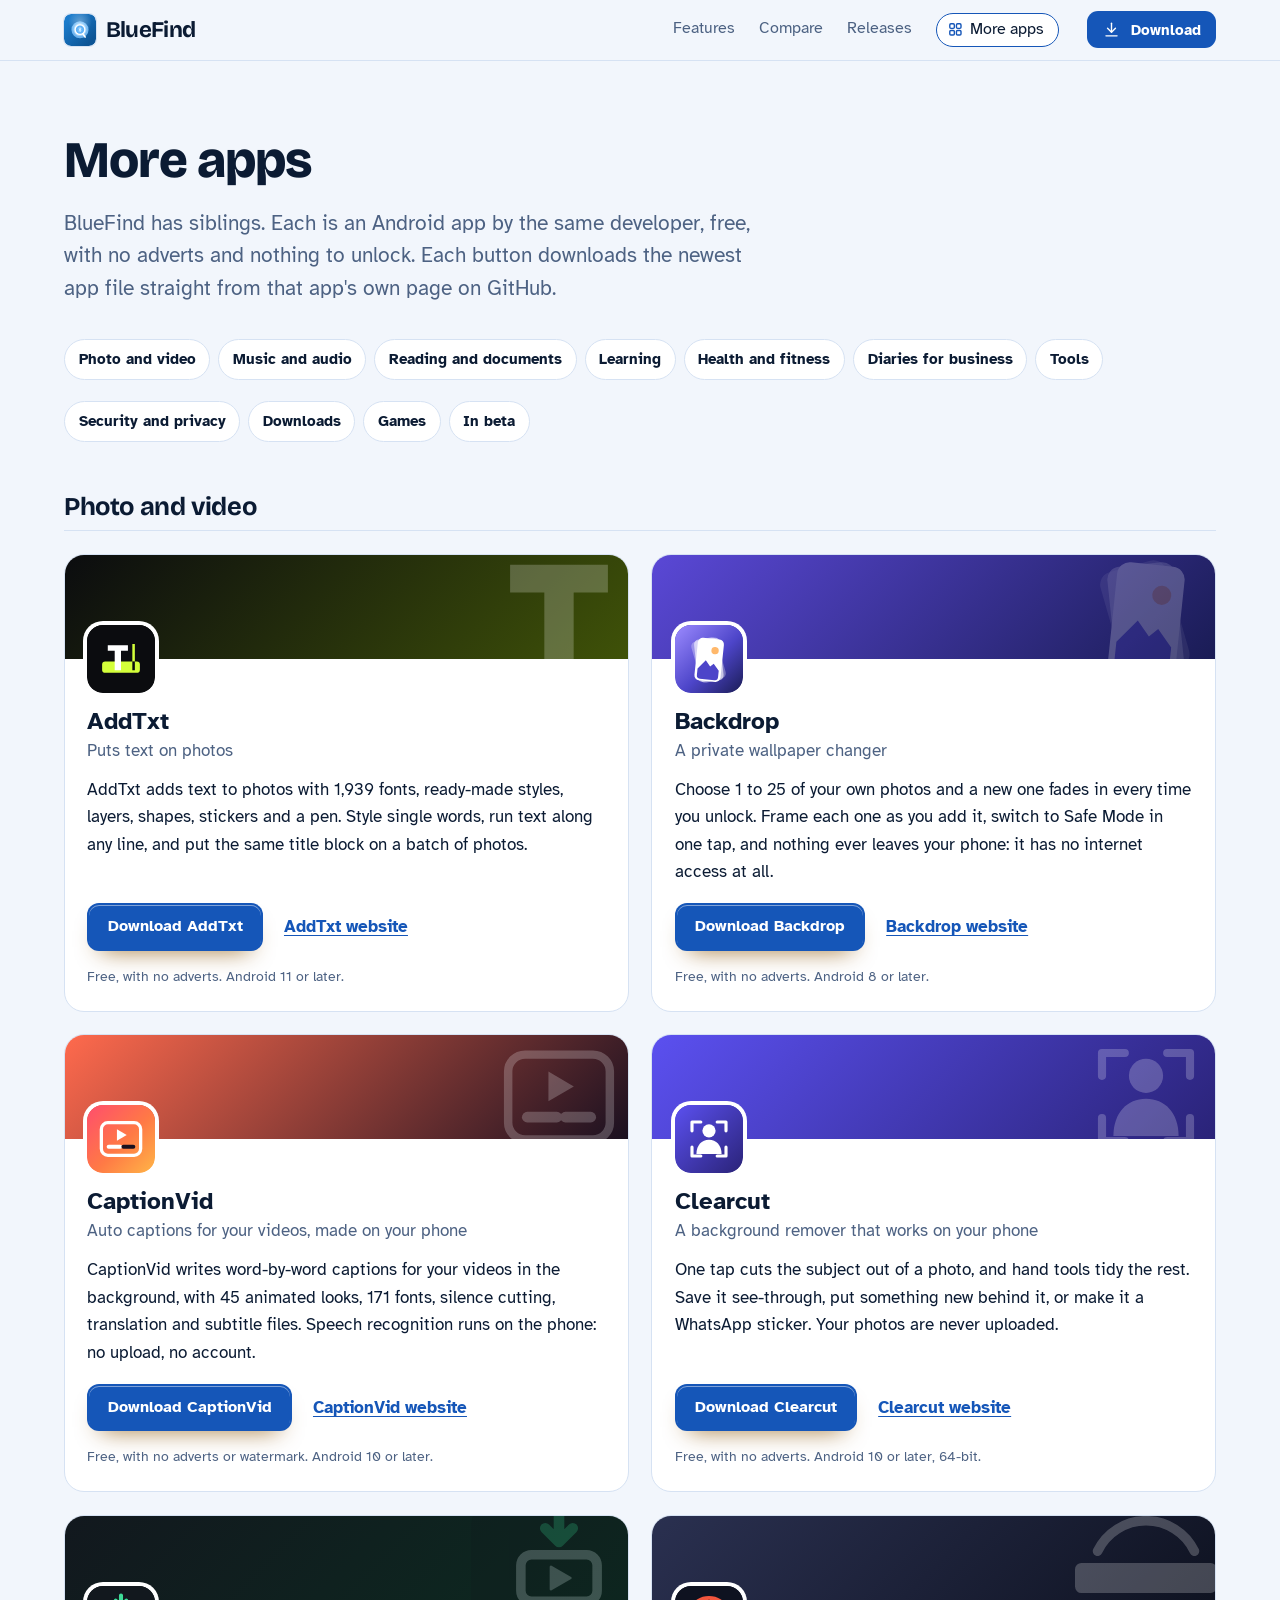
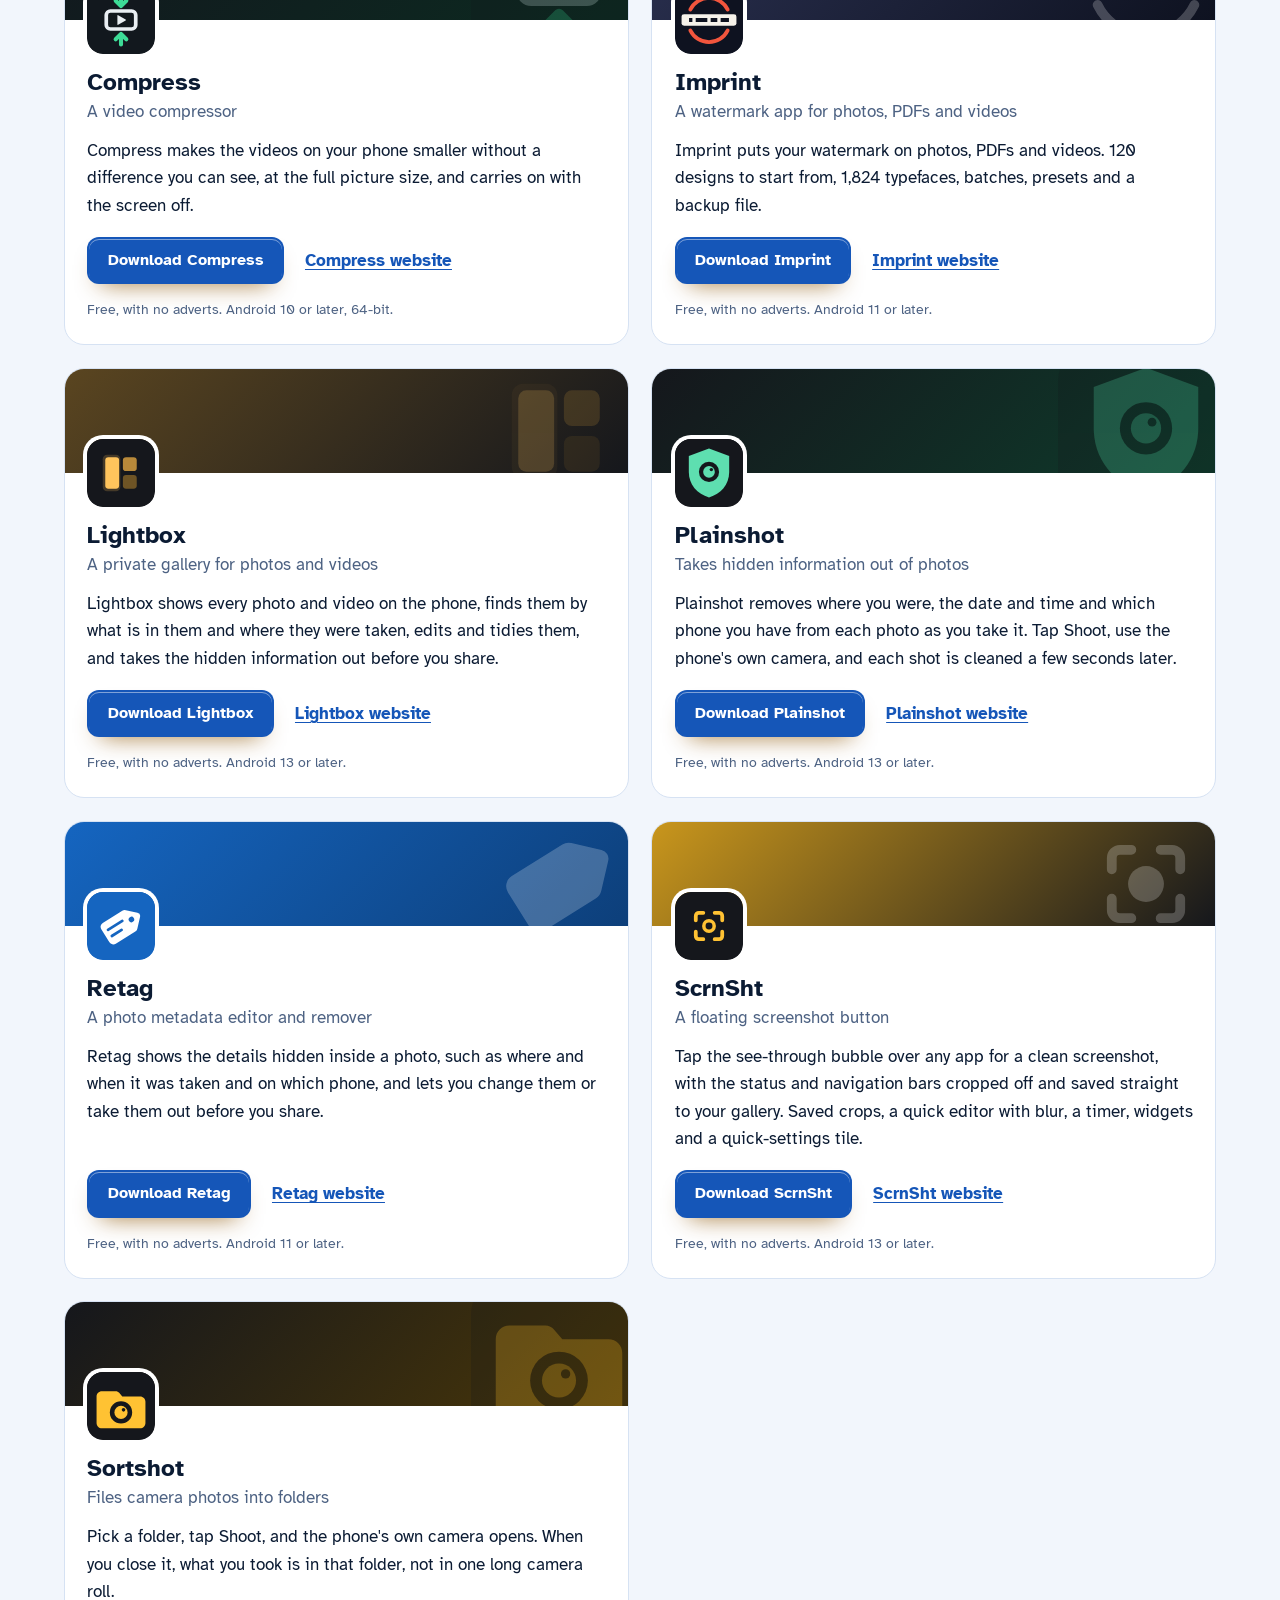
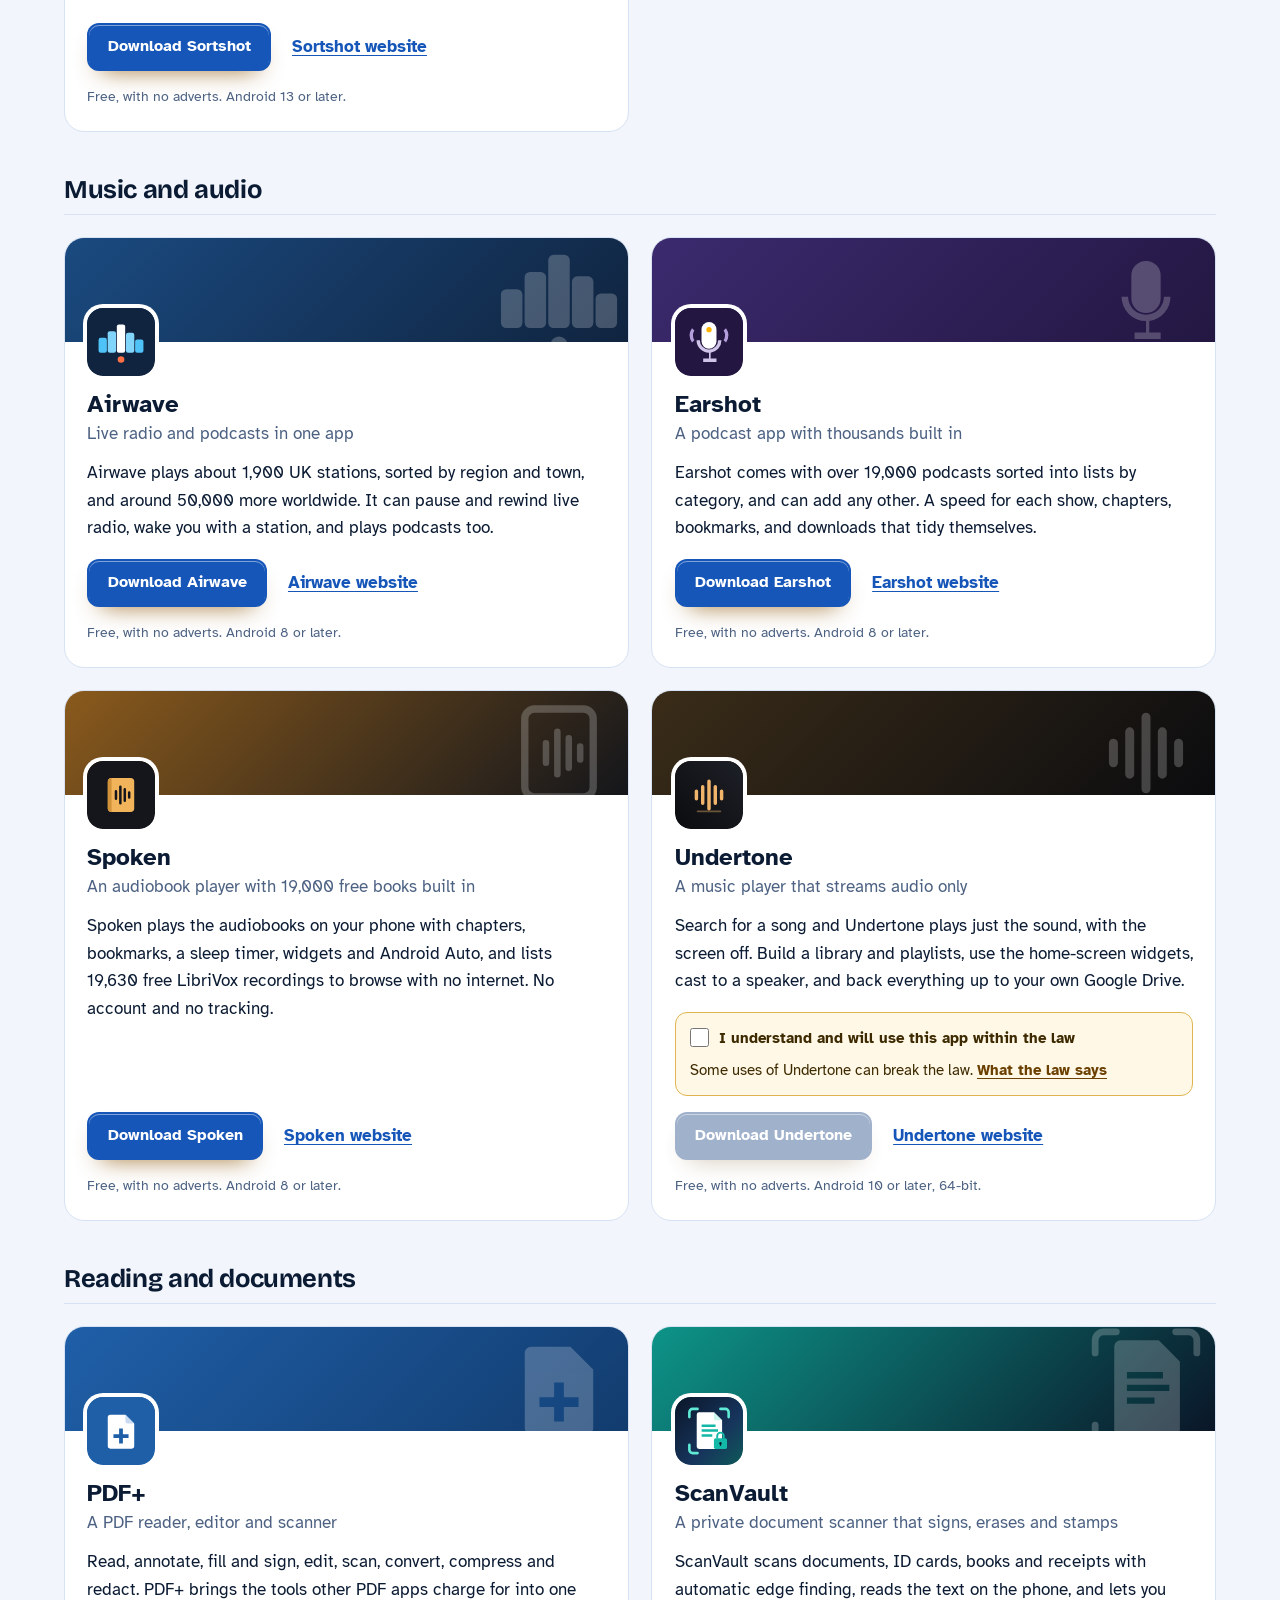
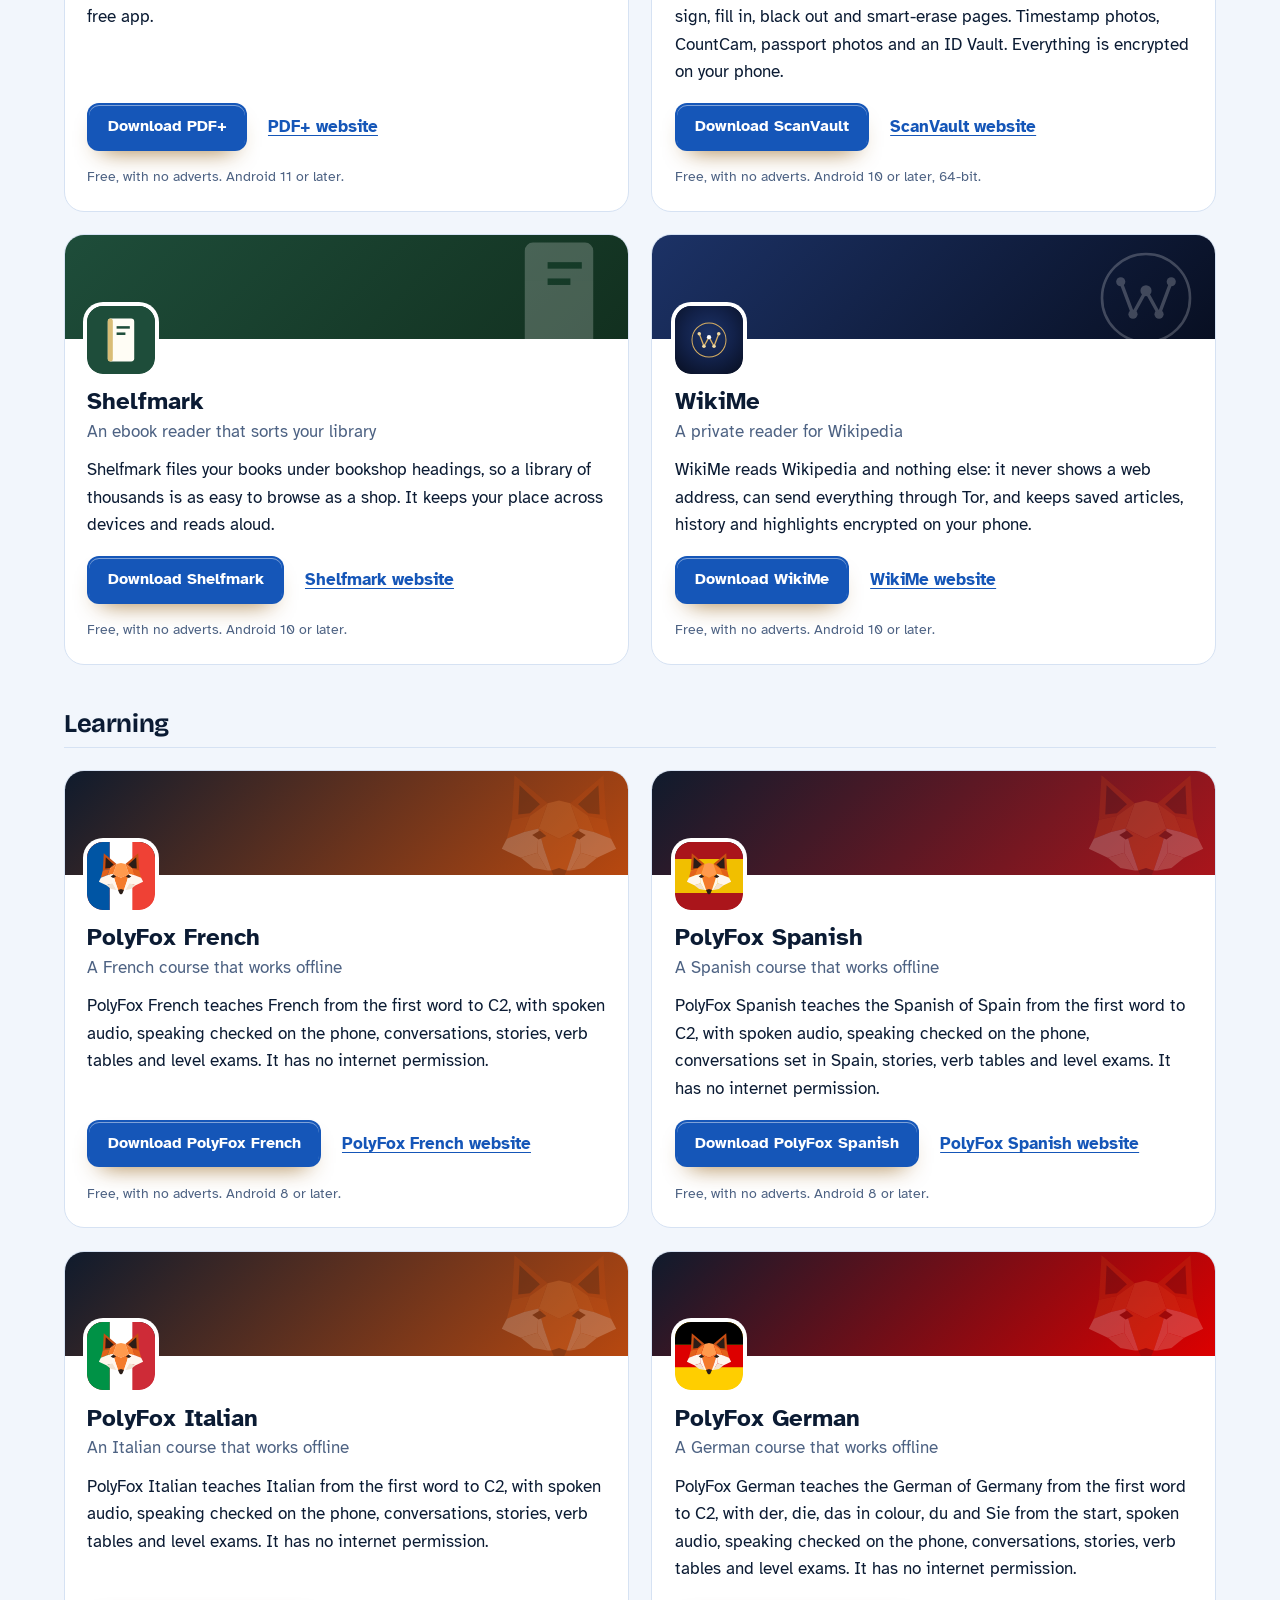
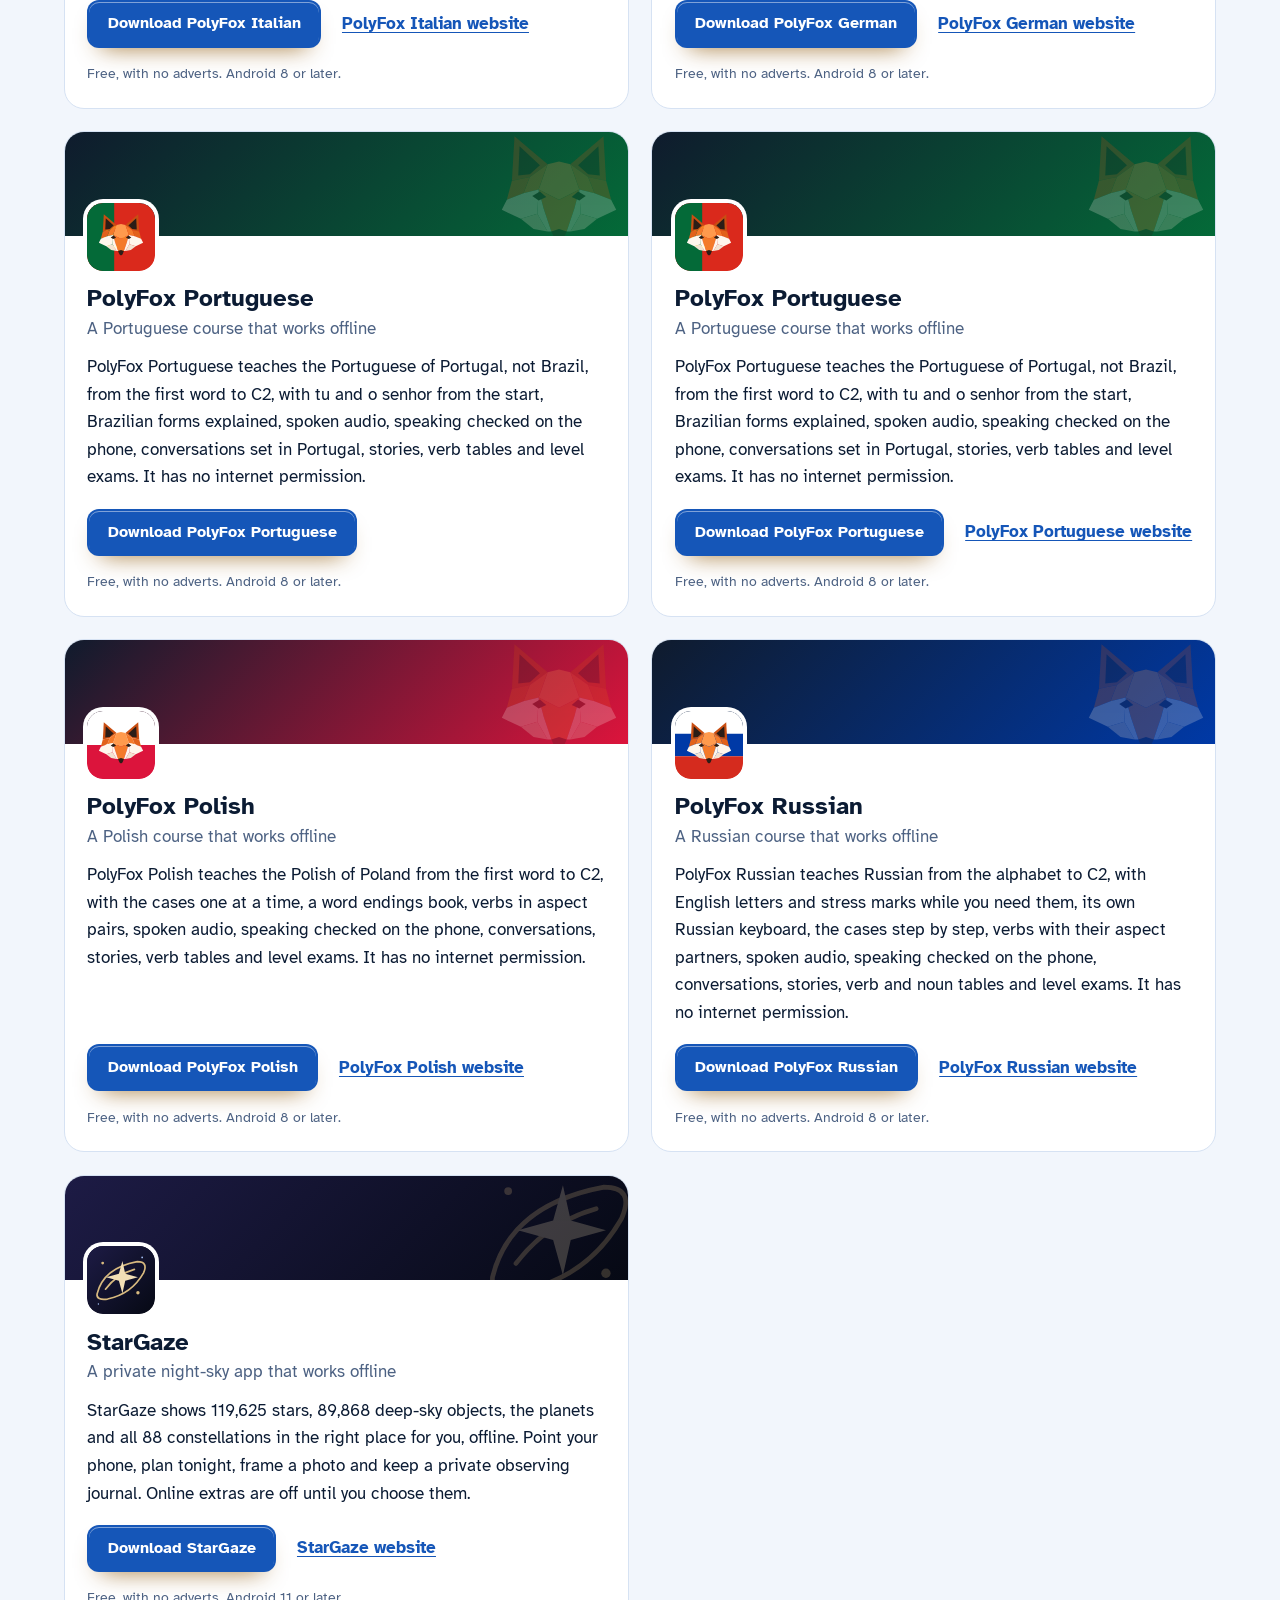
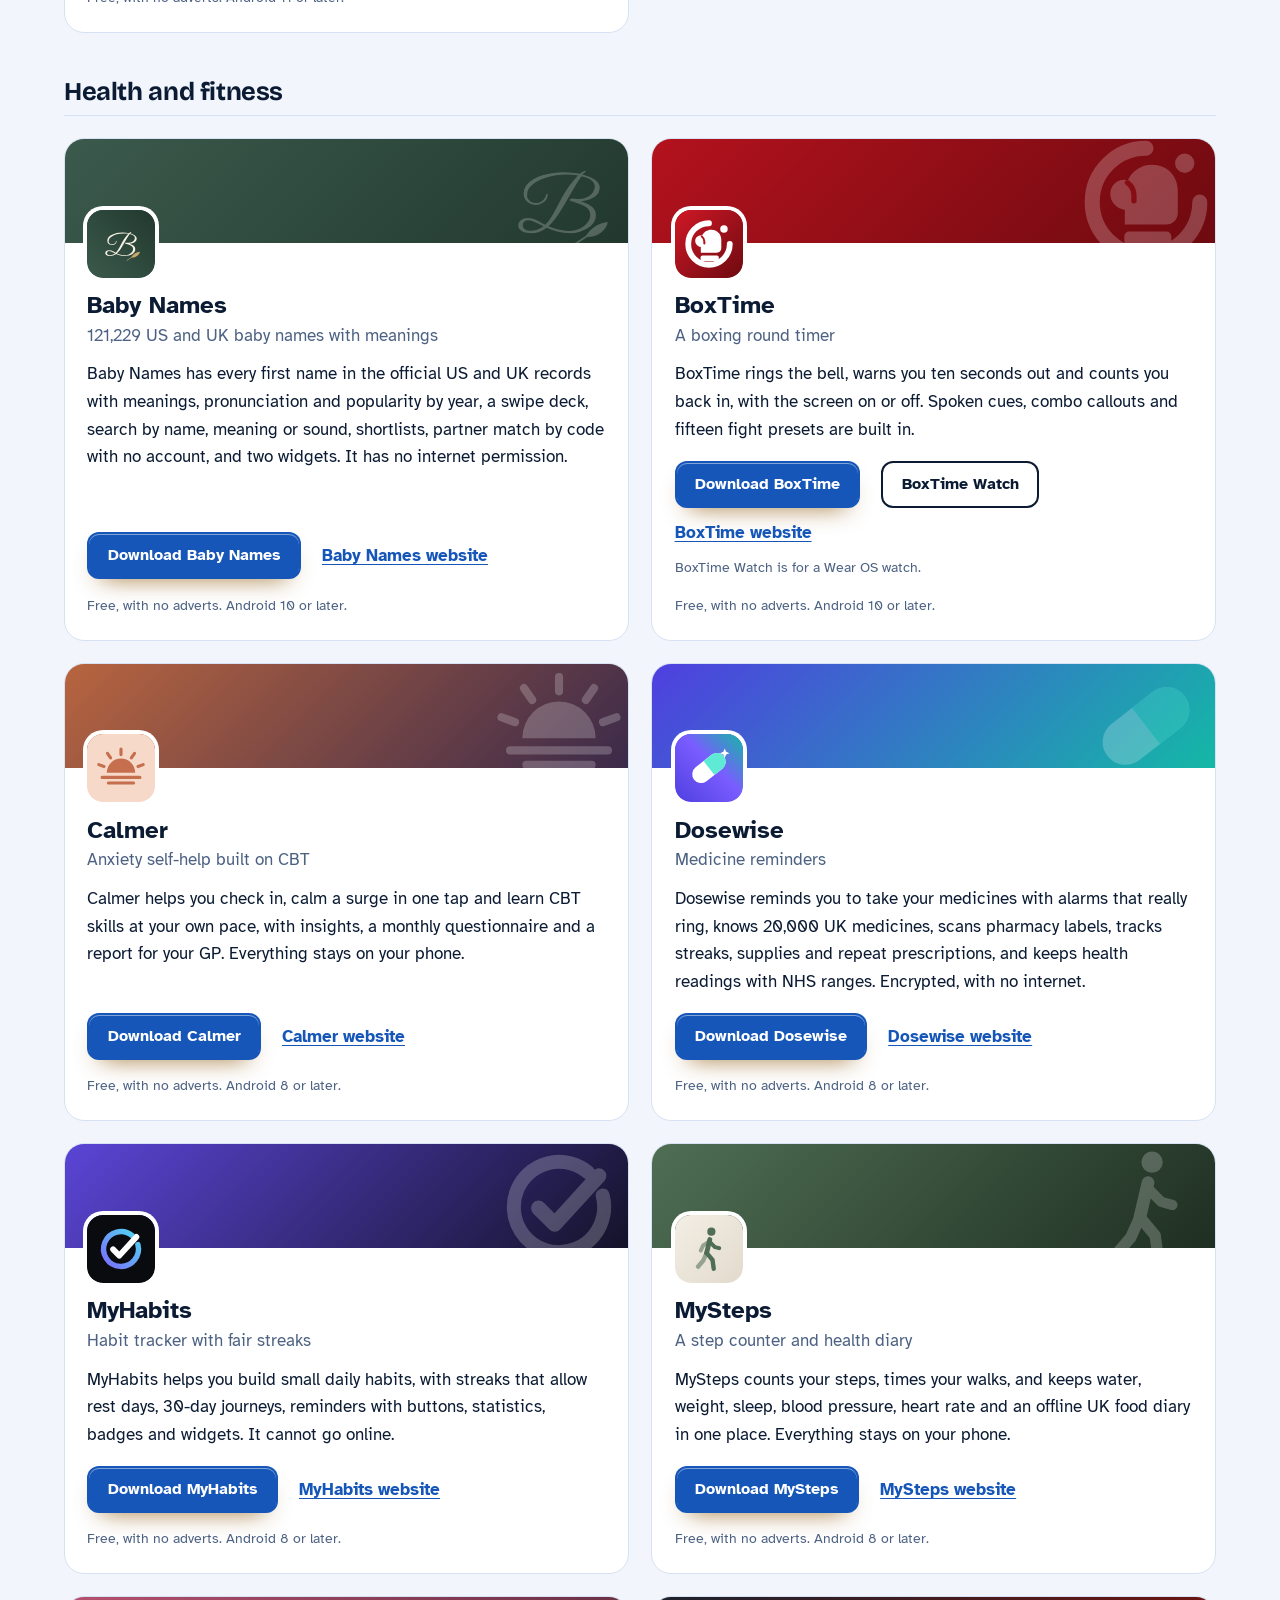
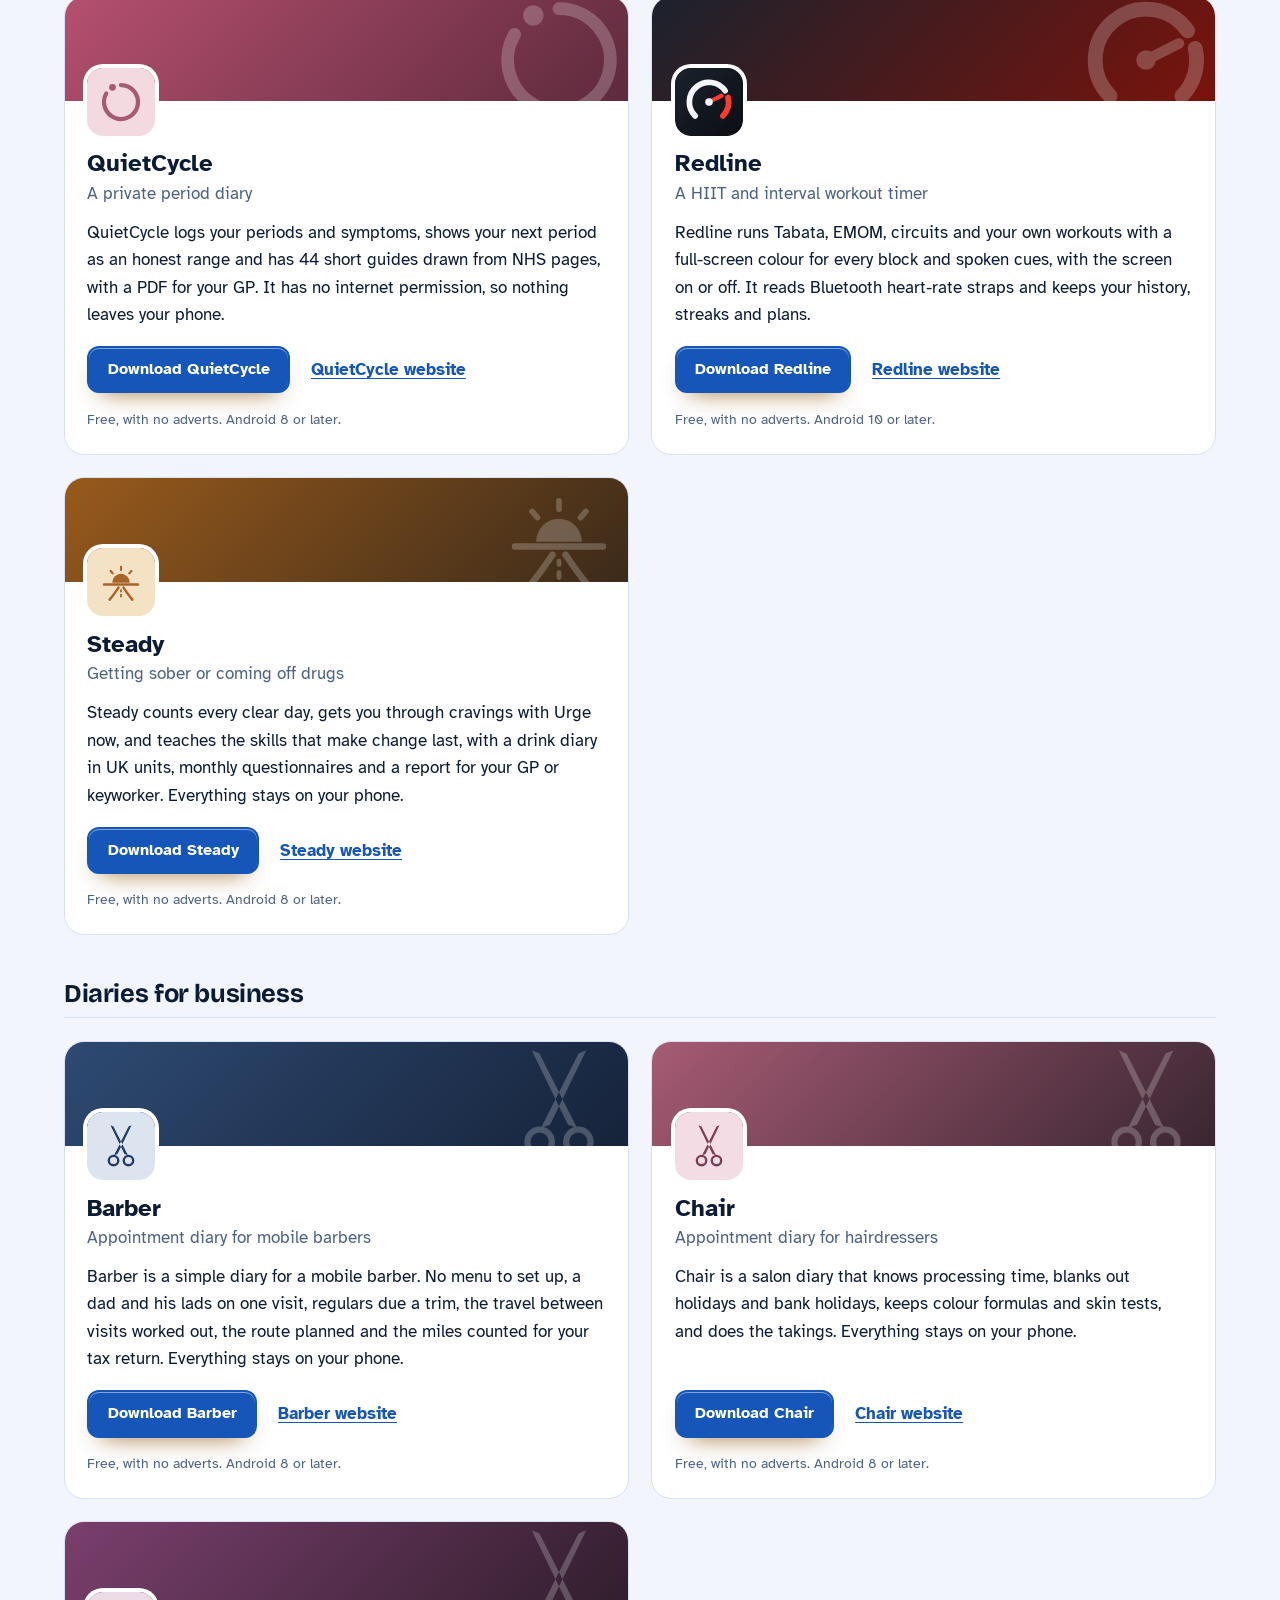
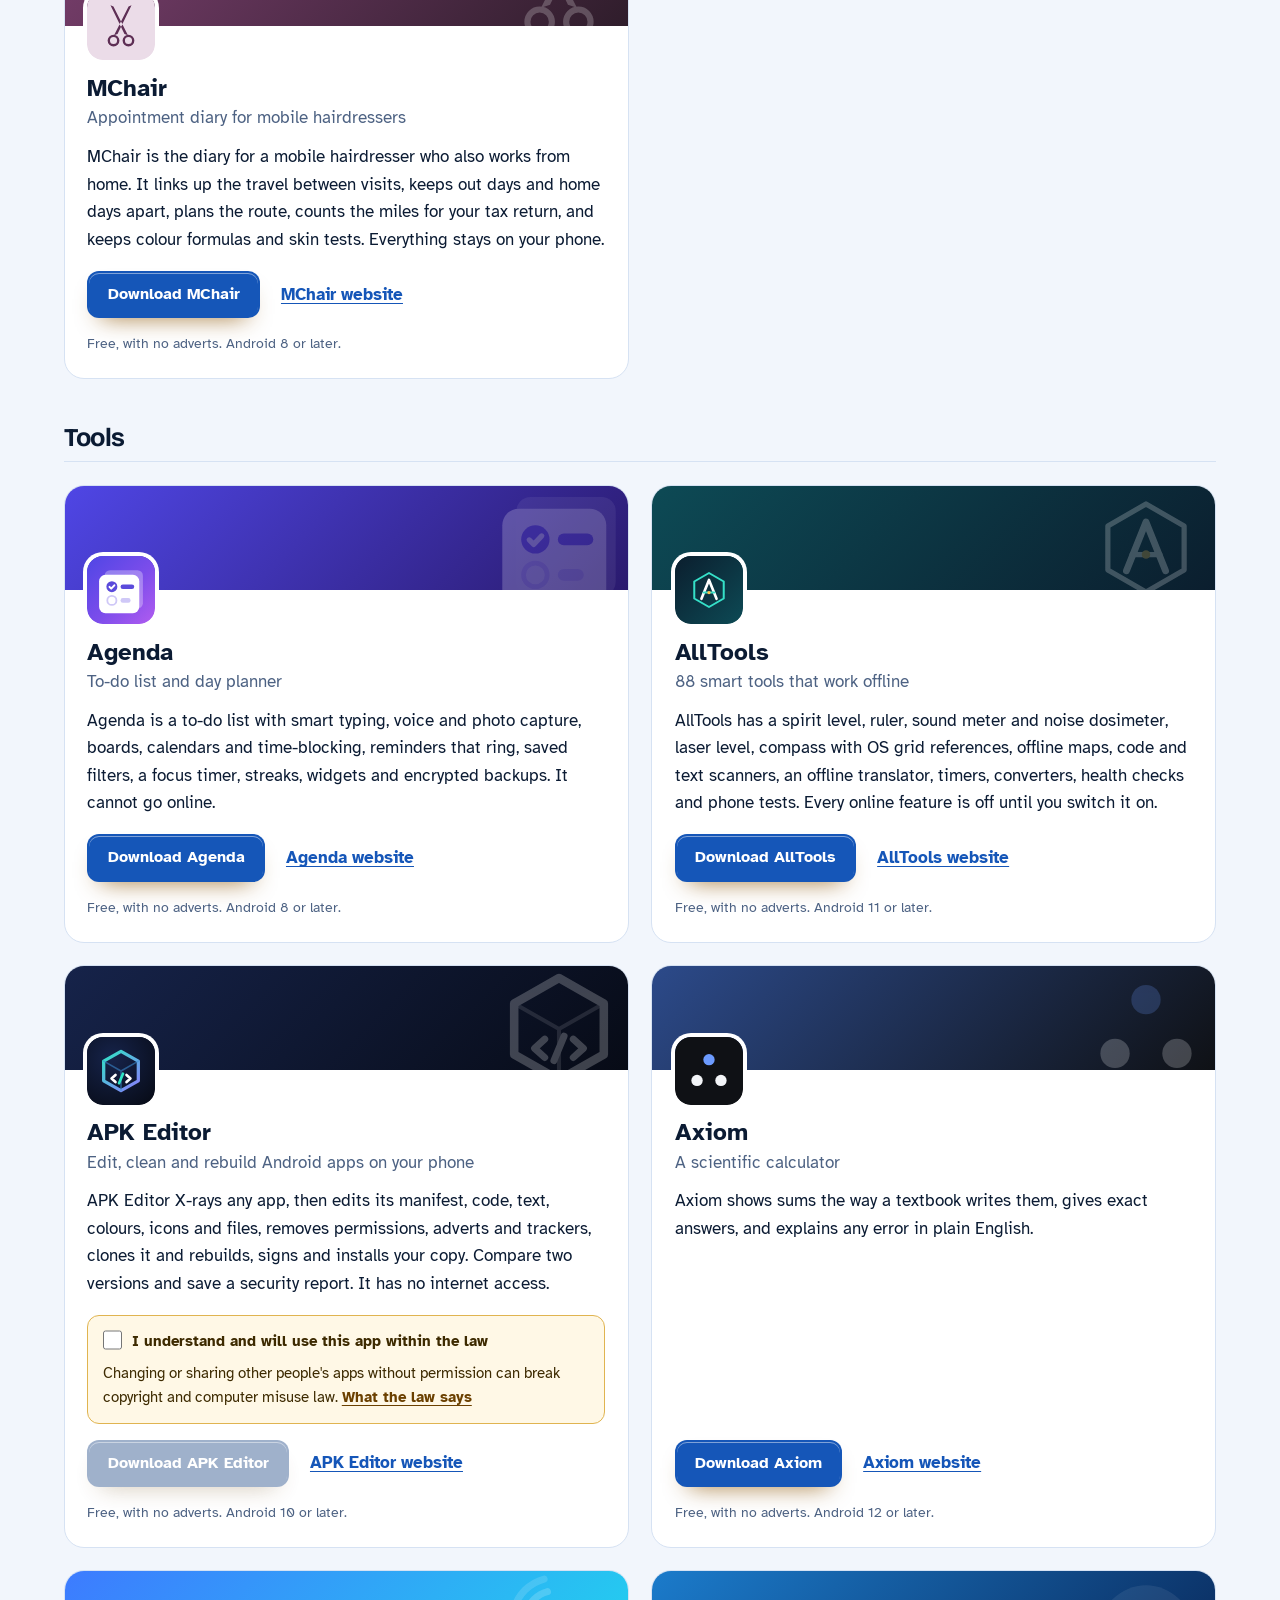
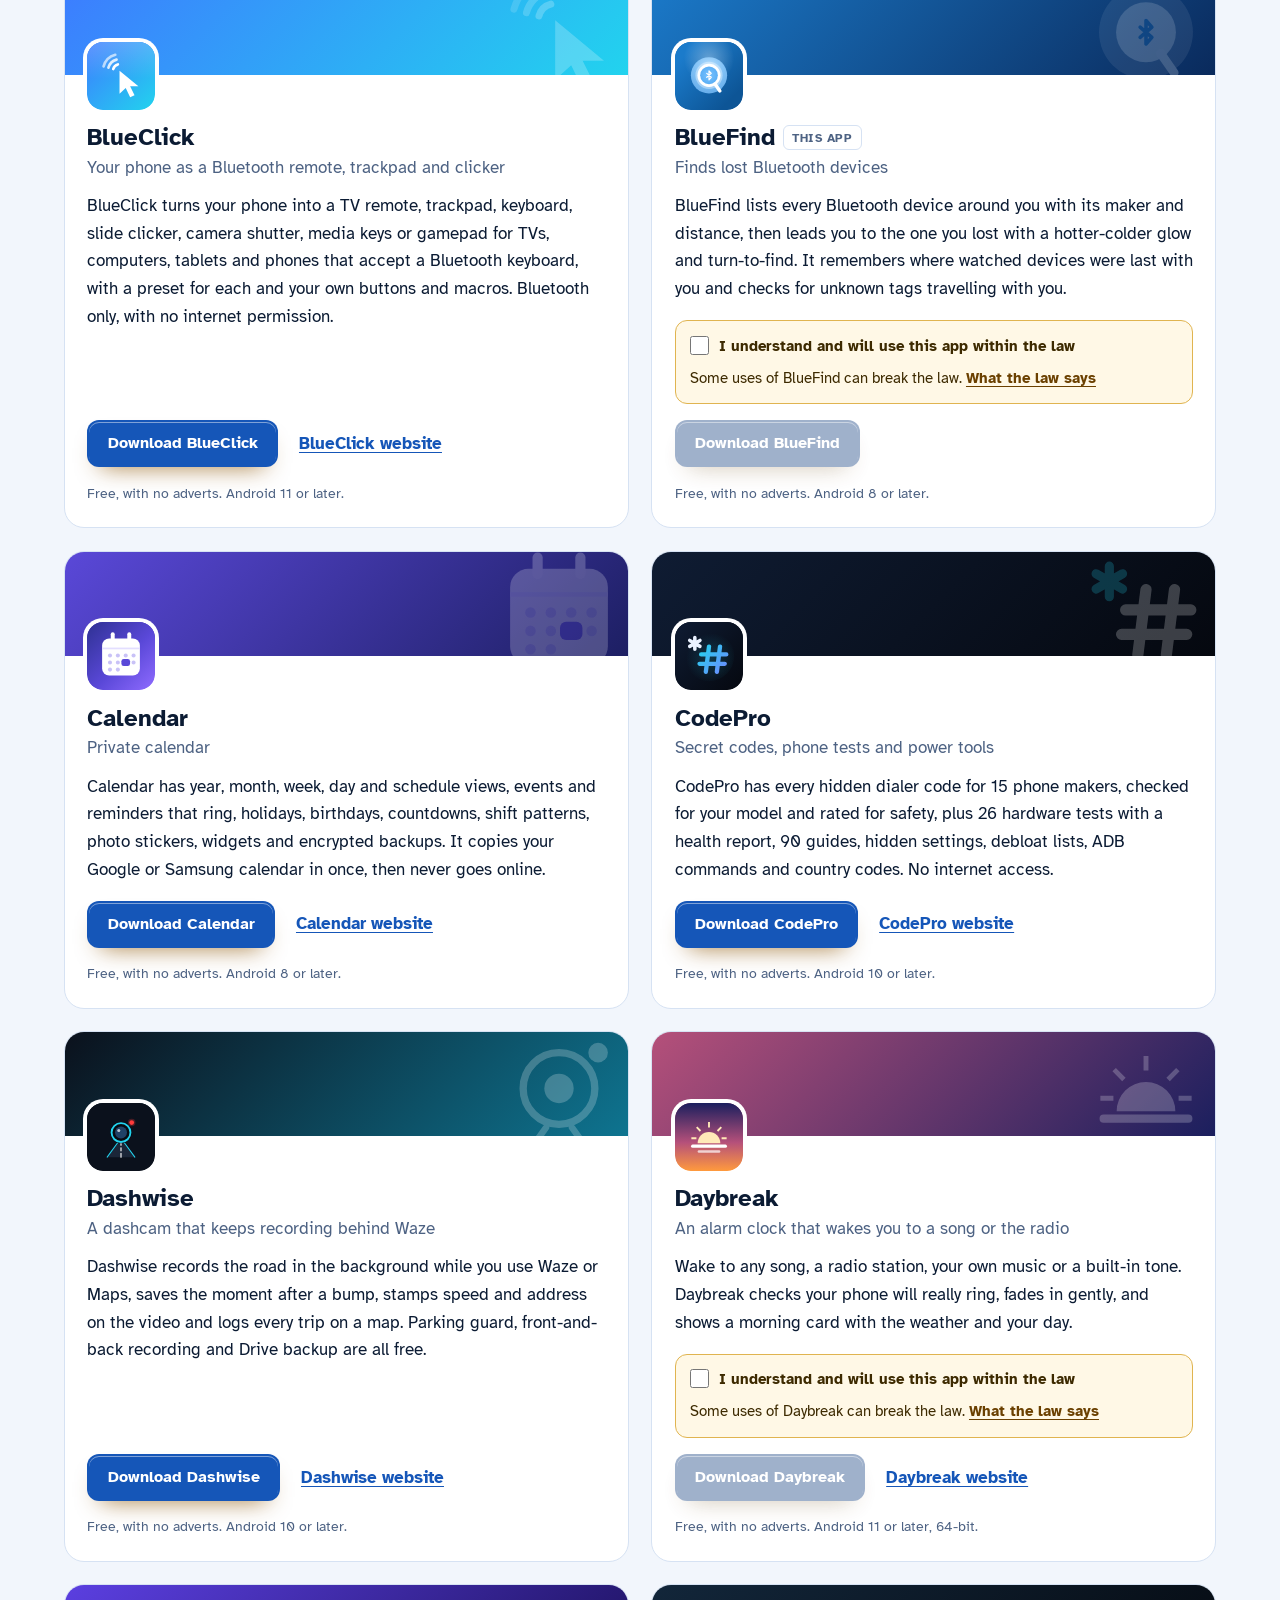
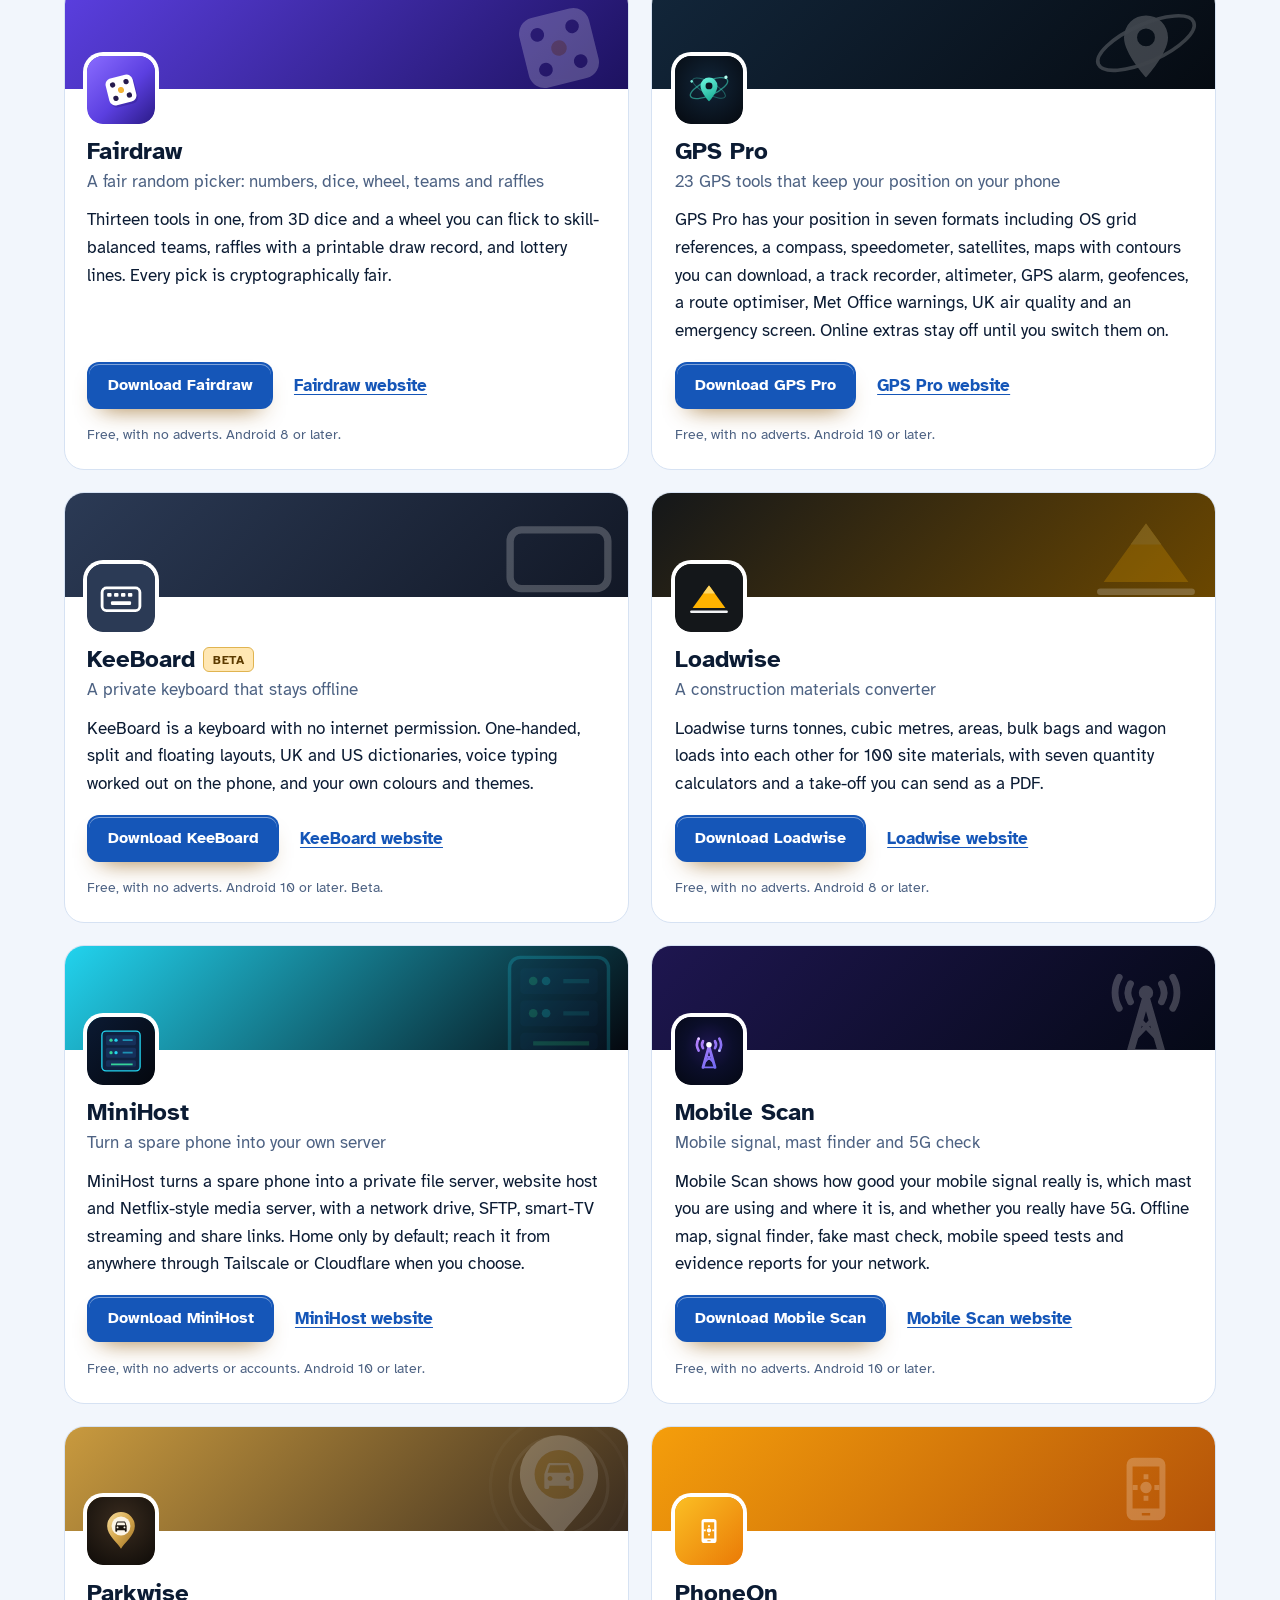
==== commit 6045da49: "More apps: add BlueClick" ====
--- a/more-apps.html
+++ b/more-apps.html
@@ -4,7 +4,7 @@
 <meta charset="utf-8">
 <meta name="viewport" content="width=device-width, initial-scale=1">
 <title>More free Android apps from the maker of BlueFind</title>
-<meta name="description" content="All 97 free Android apps from the maker of BlueFind, in one list by category, each with its download and a link to its website.">
+<meta name="description" content="All 98 free Android apps from the maker of BlueFind, in one list by category, each with its download and a link to its website.">
 <meta name="author" content="Jonathan Jackson">
 <link rel="canonical" href="https://customgpter.github.io/bluefind/more-apps.html">
 <meta name="theme-color" content="#f2f6fc" media="(prefers-color-scheme: light)">
@@ -12,7 +12,7 @@
 <meta property="og:type" content="website">
 <meta property="og:site_name" content="BlueFind">
 <meta property="og:title" content="More free Android apps from the maker of BlueFind">
-<meta property="og:description" content="All 97 free Android apps from the maker of BlueFind, in one list by category, each with its download and a link to its website.">
+<meta property="og:description" content="All 98 free Android apps from the maker of BlueFind, in one list by category, each with its download and a link to its website.">
 <meta property="og:url" content="https://customgpter.github.io/bluefind/more-apps.html">
 <meta property="og:image" content="https://customgpter.github.io/bluefind/assets/og.png">
 <meta property="og:image:width" content="1200">
@@ -26,7 +26,7 @@
 <link rel="preload" href="./assets/fonts/atkinson-hyperlegible-latin-400-normal.woff2" as="font" type="font/woff2" crossorigin>
 <link rel="stylesheet" href="./assets/site.css?v=1">
 <link rel="stylesheet" href="./assets/house.css?v=1">
-<script type="application/ld+json">{"@context":"https://schema.org","@type":"ItemList","name":"Apps from the maker of BlueFind","url":"https://customgpter.github.io/bluefind/more-apps.html","itemListElement":[{"@type":"ListItem","position":1,"name":"AddTxt","url":"https://customgpter.github.io/addtxt/"},{"@type":"ListItem","position":2,"name":"Backdrop","url":"https://customgpter.github.io/backdrop/"},{"@type":"ListItem","position":3,"name":"CaptionVid","url":"https://customgpter.github.io/captionvid/"},{"@type":"ListItem","position":4,"name":"Clearcut","url":"https://customgpter.github.io/clearcut/"},{"@type":"ListItem","position":5,"name":"Compress","url":"https://customgpter.github.io/compress/"},{"@type":"ListItem","position":6,"name":"Imprint","url":"https://customgpter.github.io/imprint/"},{"@type":"ListItem","position":7,"name":"Lightbox","url":"https://customgpter.github.io/lightbox/"},{"@type":"ListItem","position":8,"name":"Plainshot","url":"https://customgpter.github.io/plainshot/"},{"@type":"ListItem","position":9,"name":"Retag","url":"https://customgpter.github.io/retag/"},{"@type":"ListItem","position":10,"name":"ScrnSht","url":"https://customgpter.github.io/scrnsht/"},{"@type":"ListItem","position":11,"name":"Sortshot","url":"https://customgpter.github.io/sortshot/"},{"@type":"ListItem","position":12,"name":"Airwave","url":"https://customgpter.github.io/airwave/"},{"@type":"ListItem","position":13,"name":"Earshot","url":"https://customgpter.github.io/earshot/"},{"@type":"ListItem","position":14,"name":"Spoken","url":"https://customgpter.github.io/spoken/"},{"@type":"ListItem","position":15,"name":"Undertone","url":"https://customgpter.github.io/undertone/"},{"@type":"ListItem","position":16,"name":"PDF+","url":"https://customgpter.github.io/pdfplus/"},{"@type":"ListItem","position":17,"name":"ScanVault","url":"https://customgpter.github.io/scanvault/"},{"@type":"ListItem","position":18,"name":"Shelfmark","url":"https://customgpter.github.io/shelfmark/"},{"@type":"ListItem","position":19,"name":"WikiMe","url":"https://customgpter.github.io/wikime/"},{"@type":"ListItem","position":20,"name":"PolyFox French","url":"https://customgpter.github.io/polyfox/"},{"@type":"ListItem","position":21,"name":"PolyFox German","url":"https://customgpter.github.io/polyfox-german/"},{"@type":"ListItem","position":22,"name":"PolyFox Portuguese","url":"https://customgpter.github.io/polyfox-portuguese/"},{"@type":"ListItem","position":23,"name":"PolyFox Polish","url":"https://customgpter.github.io/polyfox-polish/"},{"@type":"ListItem","position":24,"name":"PolyFox Russian","url":"https://customgpter.github.io/polyfox-russian/"},{"@type":"ListItem","position":25,"name":"StarGaze","url":"https://customgpter.github.io/stargaze/"},{"@type":"ListItem","position":26,"name":"Baby Names","url":"https://customgpter.github.io/babynames/"},{"@type":"ListItem","position":27,"name":"BoxTime","url":"https://customgpter.github.io/boxtime/"},{"@type":"ListItem","position":28,"name":"Calmer","url":"https://customgpter.github.io/calmer/"},{"@type":"ListItem","position":29,"name":"Dosewise","url":"https://customgpter.github.io/dosewise/"},{"@type":"ListItem","position":30,"name":"MyHabits","url":"https://customgpter.github.io/myhabits/"},{"@type":"ListItem","position":31,"name":"MySteps","url":"https://customgpter.github.io/mysteps/"},{"@type":"ListItem","position":32,"name":"QuietCycle","url":"https://customgpter.github.io/quietcycle/"},{"@type":"ListItem","position":33,"name":"Redline","url":"https://customgpter.github.io/redline/"},{"@type":"ListItem","position":34,"name":"Steady","url":"https://customgpter.github.io/steady/"},{"@type":"ListItem","position":35,"name":"Barber","url":"https://customgpter.github.io/barber/"},{"@type":"ListItem","position":36,"name":"Chair","url":"https://customgpter.github.io/chair/"},{"@type":"ListItem","position":37,"name":"MChair","url":"https://customgpter.github.io/mchair/"},{"@type":"ListItem","position":38,"name":"Agenda","url":"https://customgpter.github.io/agenda/"},{"@type":"ListItem","position":39,"name":"AllTools","url":"https://customgpter.github.io/alltools/"},{"@type":"ListItem","position":40,"name":"APK Editor","url":"https://customgpter.github.io/apkeditor/"},{"@type":"ListItem","position":41,"name":"Axiom","url":"https://customgpter.github.io/axiom/"},{"@type":"ListItem","position":42,"name":"BlueFind","url":"https://customgpter.github.io/bluefind/"},{"@type":"ListItem","position":43,"name":"Calendar","url":"https://customgpter.github.io/calendar/"},{"@type":"ListItem","position":44,"name":"CodePro","url":"https://customgpter.github.io/codepro/"},{"@type":"ListItem","position":45,"name":"Dashwise","url":"https://customgpter.github.io/dashwise/"},{"@type":"ListItem","position":46,"name":"Daybreak","url":"https://customgpter.github.io/daybreak/"},{"@type":"ListItem","position":47,"name":"Fairdraw","url":"https://customgpter.github.io/fairdraw/"},{"@type":"ListItem","position":48,"name":"GPS Pro","url":"https://customgpter.github.io/gpspro/"},{"@type":"ListItem","position":49,"name":"KeeBoard","url":"https://customgpter.github.io/keeboard/"},{"@type":"ListItem","position":50,"name":"Loadwise","url":"https://customgpter.github.io/loadwise/"},{"@type":"ListItem","position":51,"name":"MiniHost","url":"https://customgpter.github.io/minihost/"},{"@type":"ListItem","position":52,"name":"Mobile Scan","url":"https://customgpter.github.io/mobilescan/"},{"@type":"ListItem","position":53,"name":"Parkwise","url":"https://customgpter.github.io/parkwise/"},{"@type":"ListItem","position":54,"name":"Pocketmind","url":"https://customgpter.github.io/pocketmind/"},{"@type":"ListItem","position":55,"name":"Refine","url":"https://customgpter.github.io/refine/"},{"@type":"ListItem","position":56,"name":"Shiftwise","url":"https://customgpter.github.io/shiftwise/"},{"@type":"ListItem","position":57,"name":"SimpleCalc","url":"https://customgpter.github.io/simplecalc/"},{"@type":"ListItem","position":58,"name":"Skyline","url":"https://customgpter.github.io/skyline/"},{"@type":"ListItem","position":59,"name":"Slipway","url":"https://customgpter.github.io/slipway/"},{"@type":"ListItem","position":60,"name":"Tagger","url":"https://customgpter.github.io/tagger/"},{"@type":"ListItem","position":61,"name":"TotalClean","url":"https://customgpter.github.io/totalclean/"},{"@type":"ListItem","position":62,"name":"TVLink","url":"https://customgpter.github.io/tvlink/"},{"@type":"ListItem","position":63,"name":"Unbox","url":"https://customgpter.github.io/unbox/"},{"@type":"ListItem","position":64,"name":"WhatsKeep","url":"https://customgpter.github.io/whatskeep/"},{"@type":"ListItem","position":65,"name":"WiFi Scan","url":"https://customgpter.github.io/wifiscan/"},{"@type":"ListItem","position":66,"name":"Auditly","url":"https://customgpter.github.io/auditly/"},{"@type":"ListItem","position":67,"name":"Backchannel","url":"https://customgpter.github.io/backchannel/"},{"@type":"ListItem","position":68,"name":"ENotes","url":"https://customgpter.github.io/enotes/"},{"@type":"ListItem","position":69,"name":"FindMe","url":"https://customgpter.github.io/findme/"},{"@type":"ListItem","position":70,"name":"iLock","url":"https://customgpter.github.io/ilock/"},{"@type":"ListItem","position":71,"name":"ImSafe","url":"https://customgpter.github.io/imsafe/"},{"@type":"ListItem","position":72,"name":"IShred","url":"https://customgpter.github.io/ishred/"},{"@type":"ListItem","position":73,"name":"LockBox","url":"https://customgpter.github.io/lockbox/"},{"@type":"ListItem","position":74,"name":"PassVault","url":"https://customgpter.github.io/passvault/"},{"@type":"ListItem","position":75,"name":"SpyFind","url":"https://customgpter.github.io/spyfind/"},{"@type":"ListItem","position":76,"name":"TextWipe","url":"https://customgpter.github.io/textwipe/"},{"@type":"ListItem","position":77,"name":"Tracewire","url":"https://customgpter.github.io/tracewire/"},{"@type":"ListItem","position":78,"name":"Vigil","url":"https://customgpter.github.io/vigil/"},{"@type":"ListItem","position":79,"name":"Grab","url":"https://customgpter.github.io/grab/"},{"@type":"ListItem","position":80,"name":"Swarm","url":"https://customgpter.github.io/swarm/"},{"@type":"ListItem","position":81,"name":"Plane Games","url":"https://customgpter.github.io/plane-games/"},{"@type":"ListItem","position":82,"name":"Ninefold","url":"https://customgpter.github.io/ninefold/"},{"@type":"ListItem","position":83,"name":"Cubewise","url":"https://customgpter.github.io/cubewise/"},{"@type":"ListItem","position":84,"name":"Tilewise","url":"https://customgpter.github.io/tilewise/"},{"@type":"ListItem","position":85,"name":"Letterwise","url":"https://customgpter.github.io/letterwise/"},{"@type":"ListItem","position":86,"name":"Kingside","url":"https://customgpter.github.io/kingside/"},{"@type":"ListItem","position":87,"name":"Deckhand","url":"https://customgpter.github.io/deckhand/"},{"@type":"ListItem","position":88,"name":"SNESForge","url":"https://customgpter.github.io/snesforge/"},{"@type":"ListItem","position":89,"name":"Fame Boy","url":"https://customgpter.github.io/fameboy/"},{"@type":"ListItem","position":90,"name":"PSPPro","url":"https://customgpter.github.io/psppro/"},{"@type":"ListItem","position":91,"name":"MegaGen","url":"https://customgpter.github.io/megagen/"},{"@type":"ListItem","position":92,"name":"QVR","url":"https://customgpter.github.io/qvr/"},{"@type":"ListItem","position":93,"name":"QVR Watch","url":"https://customgpter.github.io/qvr-watch/"},{"@type":"ListItem","position":94,"name":"QVRLite","url":"https://customgpter.github.io/qvrlite/"},{"@type":"ListItem","position":95,"name":"Onionz","url":"https://customgpter.github.io/onionz/"},{"@type":"ListItem","position":96,"name":"OnionzWeb","url":"https://customgpter.github.io/onionzweb/"}]}</script>
+<script type="application/ld+json">{"@context":"https://schema.org","@type":"ItemList","name":"Apps from the maker of BlueFind","url":"https://customgpter.github.io/bluefind/more-apps.html","itemListElement":[{"@type":"ListItem","position":1,"name":"AddTxt","url":"https://customgpter.github.io/addtxt/"},{"@type":"ListItem","position":2,"name":"Backdrop","url":"https://customgpter.github.io/backdrop/"},{"@type":"ListItem","position":3,"name":"CaptionVid","url":"https://customgpter.github.io/captionvid/"},{"@type":"ListItem","position":4,"name":"Clearcut","url":"https://customgpter.github.io/clearcut/"},{"@type":"ListItem","position":5,"name":"Compress","url":"https://customgpter.github.io/compress/"},{"@type":"ListItem","position":6,"name":"Imprint","url":"https://customgpter.github.io/imprint/"},{"@type":"ListItem","position":7,"name":"Lightbox","url":"https://customgpter.github.io/lightbox/"},{"@type":"ListItem","position":8,"name":"Plainshot","url":"https://customgpter.github.io/plainshot/"},{"@type":"ListItem","position":9,"name":"Retag","url":"https://customgpter.github.io/retag/"},{"@type":"ListItem","position":10,"name":"ScrnSht","url":"https://customgpter.github.io/scrnsht/"},{"@type":"ListItem","position":11,"name":"Sortshot","url":"https://customgpter.github.io/sortshot/"},{"@type":"ListItem","position":12,"name":"Airwave","url":"https://customgpter.github.io/airwave/"},{"@type":"ListItem","position":13,"name":"Earshot","url":"https://customgpter.github.io/earshot/"},{"@type":"ListItem","position":14,"name":"Spoken","url":"https://customgpter.github.io/spoken/"},{"@type":"ListItem","position":15,"name":"Undertone","url":"https://customgpter.github.io/undertone/"},{"@type":"ListItem","position":16,"name":"PDF+","url":"https://customgpter.github.io/pdfplus/"},{"@type":"ListItem","position":17,"name":"ScanVault","url":"https://customgpter.github.io/scanvault/"},{"@type":"ListItem","position":18,"name":"Shelfmark","url":"https://customgpter.github.io/shelfmark/"},{"@type":"ListItem","position":19,"name":"WikiMe","url":"https://customgpter.github.io/wikime/"},{"@type":"ListItem","position":20,"name":"PolyFox French","url":"https://customgpter.github.io/polyfox/"},{"@type":"ListItem","position":21,"name":"PolyFox German","url":"https://customgpter.github.io/polyfox-german/"},{"@type":"ListItem","position":22,"name":"PolyFox Portuguese","url":"https://customgpter.github.io/polyfox-portuguese/"},{"@type":"ListItem","position":23,"name":"PolyFox Polish","url":"https://customgpter.github.io/polyfox-polish/"},{"@type":"ListItem","position":24,"name":"PolyFox Russian","url":"https://customgpter.github.io/polyfox-russian/"},{"@type":"ListItem","position":25,"name":"StarGaze","url":"https://customgpter.github.io/stargaze/"},{"@type":"ListItem","position":26,"name":"Baby Names","url":"https://customgpter.github.io/babynames/"},{"@type":"ListItem","position":27,"name":"BoxTime","url":"https://customgpter.github.io/boxtime/"},{"@type":"ListItem","position":28,"name":"Calmer","url":"https://customgpter.github.io/calmer/"},{"@type":"ListItem","position":29,"name":"Dosewise","url":"https://customgpter.github.io/dosewise/"},{"@type":"ListItem","position":30,"name":"MyHabits","url":"https://customgpter.github.io/myhabits/"},{"@type":"ListItem","position":31,"name":"MySteps","url":"https://customgpter.github.io/mysteps/"},{"@type":"ListItem","position":32,"name":"QuietCycle","url":"https://customgpter.github.io/quietcycle/"},{"@type":"ListItem","position":33,"name":"Redline","url":"https://customgpter.github.io/redline/"},{"@type":"ListItem","position":34,"name":"Steady","url":"https://customgpter.github.io/steady/"},{"@type":"ListItem","position":35,"name":"Barber","url":"https://customgpter.github.io/barber/"},{"@type":"ListItem","position":36,"name":"Chair","url":"https://customgpter.github.io/chair/"},{"@type":"ListItem","position":37,"name":"MChair","url":"https://customgpter.github.io/mchair/"},{"@type":"ListItem","position":38,"name":"Agenda","url":"https://customgpter.github.io/agenda/"},{"@type":"ListItem","position":39,"name":"AllTools","url":"https://customgpter.github.io/alltools/"},{"@type":"ListItem","position":40,"name":"APK Editor","url":"https://customgpter.github.io/apkeditor/"},{"@type":"ListItem","position":41,"name":"Axiom","url":"https://customgpter.github.io/axiom/"},{"@type":"ListItem","position":42,"name":"BlueClick","url":"https://customgpter.github.io/blueclick/"},{"@type":"ListItem","position":43,"name":"BlueFind","url":"https://customgpter.github.io/bluefind/"},{"@type":"ListItem","position":44,"name":"Calendar","url":"https://customgpter.github.io/calendar/"},{"@type":"ListItem","position":45,"name":"CodePro","url":"https://customgpter.github.io/codepro/"},{"@type":"ListItem","position":46,"name":"Dashwise","url":"https://customgpter.github.io/dashwise/"},{"@type":"ListItem","position":47,"name":"Daybreak","url":"https://customgpter.github.io/daybreak/"},{"@type":"ListItem","position":48,"name":"Fairdraw","url":"https://customgpter.github.io/fairdraw/"},{"@type":"ListItem","position":49,"name":"GPS Pro","url":"https://customgpter.github.io/gpspro/"},{"@type":"ListItem","position":50,"name":"KeeBoard","url":"https://customgpter.github.io/keeboard/"},{"@type":"ListItem","position":51,"name":"Loadwise","url":"https://customgpter.github.io/loadwise/"},{"@type":"ListItem","position":52,"name":"MiniHost","url":"https://customgpter.github.io/minihost/"},{"@type":"ListItem","position":53,"name":"Mobile Scan","url":"https://customgpter.github.io/mobilescan/"},{"@type":"ListItem","position":54,"name":"Parkwise","url":"https://customgpter.github.io/parkwise/"},{"@type":"ListItem","position":55,"name":"Pocketmind","url":"https://customgpter.github.io/pocketmind/"},{"@type":"ListItem","position":56,"name":"Refine","url":"https://customgpter.github.io/refine/"},{"@type":"ListItem","position":57,"name":"Shiftwise","url":"https://customgpter.github.io/shiftwise/"},{"@type":"ListItem","position":58,"name":"SimpleCalc","url":"https://customgpter.github.io/simplecalc/"},{"@type":"ListItem","position":59,"name":"Skyline","url":"https://customgpter.github.io/skyline/"},{"@type":"ListItem","position":60,"name":"Slipway","url":"https://customgpter.github.io/slipway/"},{"@type":"ListItem","position":61,"name":"Tagger","url":"https://customgpter.github.io/tagger/"},{"@type":"ListItem","position":62,"name":"TotalClean","url":"https://customgpter.github.io/totalclean/"},{"@type":"ListItem","position":63,"name":"TVLink","url":"https://customgpter.github.io/tvlink/"},{"@type":"ListItem","position":64,"name":"Unbox","url":"https://customgpter.github.io/unbox/"},{"@type":"ListItem","position":65,"name":"WhatsKeep","url":"https://customgpter.github.io/whatskeep/"},{"@type":"ListItem","position":66,"name":"WiFi Scan","url":"https://customgpter.github.io/wifiscan/"},{"@type":"ListItem","position":67,"name":"Auditly","url":"https://customgpter.github.io/auditly/"},{"@type":"ListItem","position":68,"name":"Backchannel","url":"https://customgpter.github.io/backchannel/"},{"@type":"ListItem","position":69,"name":"ENotes","url":"https://customgpter.github.io/enotes/"},{"@type":"ListItem","position":70,"name":"FindMe","url":"https://customgpter.github.io/findme/"},{"@type":"ListItem","position":71,"name":"iLock","url":"https://customgpter.github.io/ilock/"},{"@type":"ListItem","position":72,"name":"ImSafe","url":"https://customgpter.github.io/imsafe/"},{"@type":"ListItem","position":73,"name":"IShred","url":"https://customgpter.github.io/ishred/"},{"@type":"ListItem","position":74,"name":"LockBox","url":"https://customgpter.github.io/lockbox/"},{"@type":"ListItem","position":75,"name":"PassVault","url":"https://customgpter.github.io/passvault/"},{"@type":"ListItem","position":76,"name":"SpyFind","url":"https://customgpter.github.io/spyfind/"},{"@type":"ListItem","position":77,"name":"TextWipe","url":"https://customgpter.github.io/textwipe/"},{"@type":"ListItem","position":78,"name":"Tracewire","url":"https://customgpter.github.io/tracewire/"},{"@type":"ListItem","position":79,"name":"Vigil","url":"https://customgpter.github.io/vigil/"},{"@type":"ListItem","position":80,"name":"Grab","url":"https://customgpter.github.io/grab/"},{"@type":"ListItem","position":81,"name":"Swarm","url":"https://customgpter.github.io/swarm/"},{"@type":"ListItem","position":82,"name":"Plane Games","url":"https://customgpter.github.io/plane-games/"},{"@type":"ListItem","position":83,"name":"Ninefold","url":"https://customgpter.github.io/ninefold/"},{"@type":"ListItem","position":84,"name":"Cubewise","url":"https://customgpter.github.io/cubewise/"},{"@type":"ListItem","position":85,"name":"Tilewise","url":"https://customgpter.github.io/tilewise/"},{"@type":"ListItem","position":86,"name":"Letterwise","url":"https://customgpter.github.io/letterwise/"},{"@type":"ListItem","position":87,"name":"Kingside","url":"https://customgpter.github.io/kingside/"},{"@type":"ListItem","position":88,"name":"Deckhand","url":"https://customgpter.github.io/deckhand/"},{"@type":"ListItem","position":89,"name":"SNESForge","url":"https://customgpter.github.io/snesforge/"},{"@type":"ListItem","position":90,"name":"Fame Boy","url":"https://customgpter.github.io/fameboy/"},{"@type":"ListItem","position":91,"name":"PSPPro","url":"https://customgpter.github.io/psppro/"},{"@type":"ListItem","position":92,"name":"MegaGen","url":"https://customgpter.github.io/megagen/"},{"@type":"ListItem","position":93,"name":"QVR","url":"https://customgpter.github.io/qvr/"},{"@type":"ListItem","position":94,"name":"QVR Watch","url":"https://customgpter.github.io/qvr-watch/"},{"@type":"ListItem","position":95,"name":"QVRLite","url":"https://customgpter.github.io/qvrlite/"},{"@type":"ListItem","position":96,"name":"Onionz","url":"https://customgpter.github.io/onionz/"},{"@type":"ListItem","position":97,"name":"OnionzWeb","url":"https://customgpter.github.io/onionzweb/"}]}</script>
 <link rel="stylesheet" href="./assets/apps-list.css?v=1">
 <script src="./assets/apps-list.js?v=1" defer></script>
 </head>
@@ -87,7 +87,7 @@
 <div class="mapps-group" role="group" aria-labelledby="apps-tools"><h2 class="mapps-cat" id="apps-tools">Tools</h2>
 <ul class="mapps"><li class="mapp" style="--b:#4f46e5;--b2:#2a1a6e"><div class="mapp-cover" aria-hidden="true"><svg viewBox="0 0 108 108"><g transform="translate(54 56) scale(1.45) translate(-52 -56)"><rect x="34" y="33" width="42" height="42" rx="6" fill="#fff" fill-opacity=".3"/><rect x="28" y="38" width="44" height="42" rx="7" fill="#fff" fill-opacity=".95"/><circle cx="42" cy="51" r="6" fill="#5b4bdb"/><path d="M39.4 51.2l1.9 1.9 3.4-3.6" stroke="#fff" stroke-width="2.2" fill="none" stroke-linecap="round" stroke-linejoin="round"/><rect x="51.5" y="48.5" width="15" height="5" rx="2.5" fill="#5b4bdb"/><circle cx="42" cy="66" r="5" fill="none" stroke="#cfc8f7" stroke-width="2"/><rect x="51.5" y="63.5" width="11" height="5" rx="2.5" fill="#cfc8f7"/></g></svg></div><div class="mapp-body"><svg class="mapp-icon" viewBox="0 0 108 108" aria-hidden="true"><defs><linearGradient id="i-agenda-agi" x1="0" y1="0" x2="1" y2="1"><stop offset="0" stop-color="#4f46e5"/><stop offset=".55" stop-color="#7c4deb"/><stop offset="1" stop-color="#b15cf0"/></linearGradient></defs><rect width="108" height="108" rx="24" fill="url(#i-agenda-agi)"/><g transform="translate(54 56) scale(1.45) translate(-52 -56)"><rect x="34" y="33" width="42" height="42" rx="6" fill="#fff" fill-opacity=".3"/><rect x="28" y="38" width="44" height="42" rx="7" fill="#fff"/><circle cx="42" cy="51" r="6" fill="#5b4bdb"/><path d="M39.4 51.2l1.9 1.9 3.4-3.6" stroke="#fff" stroke-width="2.2" fill="none" stroke-linecap="round" stroke-linejoin="round"/><rect x="51.5" y="48.5" width="15" height="5" rx="2.5" fill="#5b4bdb"/><circle cx="42" cy="66" r="5" fill="none" stroke="#cfc8f7" stroke-width="2"/><rect x="51.5" y="63.5" width="11" height="5" rx="2.5" fill="#cfc8f7"/></g></svg><h3>Agenda</h3><p class="mapp-kind">To-do list and day planner</p><p class="mapp-say">Agenda is a to-do list with smart typing, voice and photo capture, boards, calendars and time-blocking, reminders that ring, saved filters, a focus timer, streaks, widgets and encrypted backups. It cannot go online.</p><p class="mapp-go"><a class="button" href="https://github.com/CustomGPTer/agenda/releases/latest/download/Agenda.apk">Download Agenda</a><a class="mapp-site" href="https://customgpter.github.io/agenda/">Agenda website</a></p><p class="mapp-needs">Free, with no adverts. Android 8 or later.</p></div></li>
 <li class="mapp" style="--b:#0d4a55;--b2:#0b1e2e"><div class="mapp-cover" aria-hidden="true"><svg viewBox="0 0 108 108"><path d="M54 27L77.4 40.5L77.4 67.5L54 81L30.6 67.5L30.6 40.5Z" stroke="#fff" stroke-width="3.2" stroke-linejoin="round" fill="none"/><path d="M42 68L54 38L66 68" stroke="#fff" stroke-width="4.2" stroke-linecap="round" stroke-linejoin="round" fill="none"/><path d="M45.5 58L62.5 58" stroke="#fff" stroke-width="3.2" stroke-linecap="round"/><circle cx="54" cy="58" r="2.6" fill="#ffc24b"/></svg></div><div class="mapp-body"><svg class="mapp-icon" viewBox="0 0 108 108" aria-hidden="true"><defs><linearGradient id="i-alltools-atbg" x1="0" y1="0" x2="1" y2="1"><stop offset="0" stop-color="#0b1e2e"/><stop offset="1" stop-color="#0d4a55"/></linearGradient></defs><rect width="108" height="108" rx="24" fill="url(#i-alltools-atbg)"/><path d="M54 27L77.4 40.5L77.4 67.5L54 81L30.6 67.5L30.6 40.5Z" stroke="#35e0c8" stroke-width="3.2" stroke-linejoin="round" fill="none"/><path d="M42 68L54 38L66 68" stroke="#fff" stroke-width="4.2" stroke-linecap="round" stroke-linejoin="round" fill="none"/><path d="M45.5 58L62.5 58" stroke="#35e0c8" stroke-width="3.2" stroke-linecap="round"/><circle cx="54" cy="58" r="2.6" fill="#ffc24b"/></svg><h3>AllTools</h3><p class="mapp-kind">88 smart tools that work offline</p><p class="mapp-say">AllTools has a spirit level, ruler, sound meter and noise dosimeter, laser level, compass with OS grid references, offline maps, code and text scanners, an offline translator, timers, converters, health checks and phone tests. Every online feature is off until you switch it on.</p><p class="mapp-go"><a class="button" href="https://github.com/CustomGPTer/alltools/releases/latest/download/AllTools.apk">Download AllTools</a><a class="mapp-site" href="https://customgpter.github.io/alltools/">AllTools website</a></p><p class="mapp-needs">Free, with no adverts. Android 11 or later.</p></div></li><li class="mapp is-gated" style="--b:#16234a;--b2:#070b16"><div class="mapp-cover" aria-hidden="true"><svg viewBox="0 0 108 108"><g transform="translate(54 54) scale(1.25) translate(-54 -52)"><path d="M54 27L76 39.5L76 64.5L54 77L32 64.5L32 39.5Z" stroke="#fff" stroke-width="4.2" stroke-linejoin="round" fill="none"/><path d="M32 39.5L54 52L76 39.5M54 52L54 77" stroke="#fff" stroke-width="2" stroke-linecap="round" fill="none" opacity=".5"/><path d="M47 57L42 61.5L47 66M61 57L66 61.5L61 66" stroke="#fff" stroke-width="3.4" stroke-linecap="round" stroke-linejoin="round" fill="none"/><path d="M56.5 55.5L51.5 67.5" stroke="#fff" stroke-width="3.4" stroke-linecap="round"/></g></svg></div><div class="mapp-body"><svg class="mapp-icon" viewBox="0 0 108 108" aria-hidden="true"><defs><radialGradient id="i-apkeditor-aebg" cx="40" cy="34" r="96" gradientUnits="userSpaceOnUse"><stop offset="0" stop-color="#16234a"/><stop offset="1" stop-color="#070b16"/></radialGradient><linearGradient id="i-apkeditor-aehx" x1="32" y1="27" x2="76" y2="77" gradientUnits="userSpaceOnUse"><stop offset="0" stop-color="#2ee6c5"/><stop offset="1" stop-color="#8b7cff"/></linearGradient></defs><rect width="108" height="108" rx="24" fill="url(#i-apkeditor-aebg)"/><g transform="translate(54 54) scale(1.25) translate(-54 -52)"><path d="M54 27L76 39.5L76 64.5L54 77L32 64.5L32 39.5Z" stroke="url(#i-apkeditor-aehx)" stroke-width="4.2" stroke-linejoin="round" fill="none"/><path d="M32 39.5L54 52L76 39.5M54 52L54 77" stroke="#3d8fd6" stroke-width="2" stroke-linecap="round" fill="none" opacity=".55"/><path d="M47 57L42 61.5L47 66M61 57L66 61.5L61 66" stroke="#fff" stroke-width="3.4" stroke-linecap="round" stroke-linejoin="round" fill="none"/><path d="M56.5 55.5L51.5 67.5" stroke="#2ee6c5" stroke-width="3.4" stroke-linecap="round"/></g></svg><h3>APK Editor</h3><p class="mapp-kind">Edit, clean and rebuild Android apps on your phone</p><p class="mapp-say">APK Editor X-rays any app, then edits its manifest, code, text, colours, icons and files, removes permissions, adverts and trackers, clones it and rebuilds, signs and installs your copy. Compare two versions and save a security report. It has no internet access.</p><div class="mapp-law" data-gate><label><input type="checkbox"> I understand and will use this app within the law</label><p>Changing or sharing other people's apps without permission can break copyright and computer misuse law. <a href="https://customgpter.github.io/apkeditor/terms.html#law">What the law says</a></p><noscript><p>Turn on JavaScript to download, or use the <a href="https://customgpter.github.io/apkeditor/">APK Editor website</a>.</p></noscript></div><p class="mapp-go"><a class="button" data-href="https://github.com/CustomGPTer/apkeditor/releases/latest/download/APKEditor.apk" aria-disabled="true" role="link" tabindex="-1">Download APK Editor</a><a class="mapp-site" href="https://customgpter.github.io/apkeditor/">APK Editor website</a></p><p class="mapp-needs">Free, with no adverts. Android 10 or later.</p></div></li><li class="mapp" style="--b:#2c4a8a;--b2:#0f1115"><div class="mapp-cover" aria-hidden="true"><svg viewBox="0 0 108 108"><circle cx="54" cy="36" r="9" fill="#6c9bff"/><circle cx="35" cy="69" r="9" fill="#f3f5f8"/><circle cx="73" cy="69" r="9" fill="#f3f5f8"/></svg></div><div class="mapp-body"><svg class="mapp-icon" viewBox="0 0 108 108" aria-hidden="true"><rect width="108" height="108" rx="24" fill="#0f1115"/><circle cx="54" cy="36" r="9" fill="#6c9bff"/><circle cx="35" cy="69" r="9" fill="#f3f5f8"/><circle cx="73" cy="69" r="9" fill="#f3f5f8"/></svg><h3>Axiom</h3><p class="mapp-kind">A scientific calculator</p><p class="mapp-say">Axiom shows sums the way a textbook writes them, gives exact answers, and explains any error in plain English.</p><p class="mapp-go"><a class="button" href="https://github.com/CustomGPTer/axiom/releases/latest/download/Axiom.apk">Download Axiom</a><a class="mapp-site" href="https://customgpter.github.io/axiom/">Axiom website</a></p><p class="mapp-needs">Free, with no adverts. Android 12 or later.</p></div></li>
-<li class="mapp is-gated" style="--b:#1b7bcb;--b2:#0a2a5c"><div class="mapp-cover" aria-hidden="true"><svg viewBox="0 0 108 108"><circle cx="54" cy="52.92" r="28.8" fill="#fff" fill-opacity=".35"/><path d="M63 65.88L71.28 77.76" stroke="#fff" stroke-width="5.4" stroke-linecap="round"/><circle cx="54" cy="52.92" r="18.36" fill="#fff" fill-opacity=".95"/><path d="M50.4 49.75L57.6 56.09L54 60.12L54 45.72L57.6 49.75L50.4 56.09" fill="none" stroke="#1B7BCB" stroke-width="2.2" stroke-linecap="round" stroke-linejoin="round"/></svg></div><div class="mapp-body"><svg class="mapp-icon" viewBox="0 0 108 108" aria-hidden="true"><defs><linearGradient id="i-bluefind-bfa" gradientUnits="userSpaceOnUse" x1="18" y1="18" x2="90" y2="90"><stop offset="0" stop-color="#1B7BCB"/><stop offset="1" stop-color="#0D5596"/></linearGradient><radialGradient id="i-bluefind-bfb" gradientUnits="userSpaceOnUse" cx="54" cy="26" r="40"><stop offset="0" stop-color="#fff" stop-opacity=".33"/><stop offset="1" stop-color="#fff" stop-opacity="0"/></radialGradient><radialGradient id="i-bluefind-bfc" gradientUnits="userSpaceOnUse" cx="54" cy="39.6" r="39.6"><stop offset="0" stop-color="#B7E0FF"/><stop offset=".6" stop-color="#7FC0F5"/><stop offset="1" stop-color="#6AB0EC"/></radialGradient><radialGradient id="i-bluefind-bfd" gradientUnits="userSpaceOnUse" cx="54" cy="52.92" r="14.4"><stop offset="0" stop-color="#79C3FF"/><stop offset="1" stop-color="#5AAEF5"/></radialGradient></defs><rect width="108" height="108" rx="24" fill="url(#i-bluefind-bfa)"/><rect width="108" height="108" rx="24" fill="url(#i-bluefind-bfb)"/><circle cx="54" cy="52.92" r="28.8" fill="url(#i-bluefind-bfc)"/><circle cx="54" cy="52.92" r="21.6" fill="#fff" fill-opacity=".35"/><path d="M63 65.88L71.28 77.76" stroke="#fff" stroke-width="5.4" stroke-linecap="round"/><circle cx="54" cy="52.92" r="18.36" fill="#fff"/><circle cx="54" cy="52.92" r="14.04" fill="url(#i-bluefind-bfd)"/><path d="M50.4 49.75L57.6 56.09L54 60.12L54 45.72L57.6 49.75L50.4 56.09" fill="none" stroke="#fff" stroke-width="1.87" stroke-linecap="round" stroke-linejoin="round"/></svg><h3>BlueFind<span class="mapp-badge here">This app</span></h3><p class="mapp-kind">Finds lost Bluetooth devices</p><p class="mapp-say">BlueFind lists every Bluetooth device around you with its maker and distance, then leads you to the one you lost with a hotter-colder glow and turn-to-find. It remembers where watched devices were last with you and checks for unknown tags travelling with you.</p><div class="mapp-law" data-gate><label><input type="checkbox"> I understand and will use this app within the law</label><p>Some uses of BlueFind can break the law. <a href="https://customgpter.github.io/bluefind/terms.html#law">What the law says</a></p><noscript><p>Turn on JavaScript to download, or use the <a href="https://customgpter.github.io/bluefind/">BlueFind website</a>.</p></noscript></div><p class="mapp-go"><a class="button" data-href="https://github.com/CustomGPTer/bluefind/releases/latest/download/BlueFind.apk" aria-disabled="true" role="link" tabindex="-1">Download BlueFind</a></p><p class="mapp-needs">Free, with no adverts. Android 8 or later.</p></div></li>
+<li class="mapp" style="--b:#3D7BFF;--b2:#22D3EE"><div class="mapp-cover" aria-hidden="true"><svg viewBox="0 0 108 108"><g transform="translate(54 54) scale(1.3) translate(-54 -54)"><path fill="#fff" d="M52.20 47.52L52.20 75.60L59.76 68.76L65.16 79.92L70.56 77.40L65.16 66.60L75.24 66.60Z"/><g fill="none" stroke="#fff" stroke-width="3.31" stroke-linecap="round"><path d="M44.55 45.47A7.92 7.92 0 0 1 50.15 39.87"/><path opacity=".82" d="M38.64 43.89A14.04 14.04 0 0 1 48.57 33.96"/><path opacity=".64" d="M32.73 42.30A20.16 20.16 0 0 1 46.98 28.05"/></g></g></svg></div><div class="mapp-body"><svg class="mapp-icon" viewBox="0 0 108 108" aria-hidden="true"><defs><linearGradient id="i-blueclick-bcbg" x1="0" y1="0" x2="108" y2="108" gradientUnits="userSpaceOnUse"><stop offset="0" stop-color="#3D7BFF"/><stop offset="1" stop-color="#22D3EE"/></linearGradient><linearGradient id="i-blueclick-bcsh" x1="0" y1="0" x2="0" y2="58" gradientUnits="userSpaceOnUse"><stop offset="0" stop-color="#fff" stop-opacity=".19"/><stop offset="1" stop-color="#fff" stop-opacity="0"/></linearGradient></defs><rect width="108" height="108" rx="24" fill="url(#i-blueclick-bcbg)"/><path d="M0 24A24 24 0 0 1 24 0H84A24 24 0 0 1 108 24V58H0Z" fill="url(#i-blueclick-bcsh)"/><g transform="translate(54 54) scale(1.3) translate(-54 -54)"><path fill="#fff" d="M52.20 47.52L52.20 75.60L59.76 68.76L65.16 79.92L70.56 77.40L65.16 66.60L75.24 66.60Z"/><g fill="none" stroke="#fff" stroke-width="3.31" stroke-linecap="round"><path d="M44.55 45.47A7.92 7.92 0 0 1 50.15 39.87"/><path opacity=".82" d="M38.64 43.89A14.04 14.04 0 0 1 48.57 33.96"/><path opacity=".64" d="M32.73 42.30A20.16 20.16 0 0 1 46.98 28.05"/></g></g></svg><h3>BlueClick</h3><p class="mapp-kind">Your phone as a Bluetooth remote, trackpad and clicker</p><p class="mapp-say">BlueClick turns your phone into a TV remote, trackpad, keyboard, slide clicker, camera shutter, media keys or gamepad for TVs, computers, tablets and phones that accept a Bluetooth keyboard, with a preset for each and your own buttons and macros. Bluetooth only, with no internet permission.</p><p class="mapp-go"><a class="button" href="https://github.com/CustomGPTer/blueclick/releases/latest/download/BlueClick.apk">Download BlueClick</a><a class="mapp-site" href="https://customgpter.github.io/blueclick/">BlueClick website</a></p><p class="mapp-needs">Free, with no adverts. Android 11 or later.</p></div></li><li class="mapp is-gated" style="--b:#1b7bcb;--b2:#0a2a5c"><div class="mapp-cover" aria-hidden="true"><svg viewBox="0 0 108 108"><circle cx="54" cy="52.92" r="28.8" fill="#fff" fill-opacity=".35"/><path d="M63 65.88L71.28 77.76" stroke="#fff" stroke-width="5.4" stroke-linecap="round"/><circle cx="54" cy="52.92" r="18.36" fill="#fff" fill-opacity=".95"/><path d="M50.4 49.75L57.6 56.09L54 60.12L54 45.72L57.6 49.75L50.4 56.09" fill="none" stroke="#1B7BCB" stroke-width="2.2" stroke-linecap="round" stroke-linejoin="round"/></svg></div><div class="mapp-body"><svg class="mapp-icon" viewBox="0 0 108 108" aria-hidden="true"><defs><linearGradient id="i-bluefind-bfa" gradientUnits="userSpaceOnUse" x1="18" y1="18" x2="90" y2="90"><stop offset="0" stop-color="#1B7BCB"/><stop offset="1" stop-color="#0D5596"/></linearGradient><radialGradient id="i-bluefind-bfb" gradientUnits="userSpaceOnUse" cx="54" cy="26" r="40"><stop offset="0" stop-color="#fff" stop-opacity=".33"/><stop offset="1" stop-color="#fff" stop-opacity="0"/></radialGradient><radialGradient id="i-bluefind-bfc" gradientUnits="userSpaceOnUse" cx="54" cy="39.6" r="39.6"><stop offset="0" stop-color="#B7E0FF"/><stop offset=".6" stop-color="#7FC0F5"/><stop offset="1" stop-color="#6AB0EC"/></radialGradient><radialGradient id="i-bluefind-bfd" gradientUnits="userSpaceOnUse" cx="54" cy="52.92" r="14.4"><stop offset="0" stop-color="#79C3FF"/><stop offset="1" stop-color="#5AAEF5"/></radialGradient></defs><rect width="108" height="108" rx="24" fill="url(#i-bluefind-bfa)"/><rect width="108" height="108" rx="24" fill="url(#i-bluefind-bfb)"/><circle cx="54" cy="52.92" r="28.8" fill="url(#i-bluefind-bfc)"/><circle cx="54" cy="52.92" r="21.6" fill="#fff" fill-opacity=".35"/><path d="M63 65.88L71.28 77.76" stroke="#fff" stroke-width="5.4" stroke-linecap="round"/><circle cx="54" cy="52.92" r="18.36" fill="#fff"/><circle cx="54" cy="52.92" r="14.04" fill="url(#i-bluefind-bfd)"/><path d="M50.4 49.75L57.6 56.09L54 60.12L54 45.72L57.6 49.75L50.4 56.09" fill="none" stroke="#fff" stroke-width="1.87" stroke-linecap="round" stroke-linejoin="round"/></svg><h3>BlueFind<span class="mapp-badge here">This app</span></h3><p class="mapp-kind">Finds lost Bluetooth devices</p><p class="mapp-say">BlueFind lists every Bluetooth device around you with its maker and distance, then leads you to the one you lost with a hotter-colder glow and turn-to-find. It remembers where watched devices were last with you and checks for unknown tags travelling with you.</p><div class="mapp-law" data-gate><label><input type="checkbox"> I understand and will use this app within the law</label><p>Some uses of BlueFind can break the law. <a href="https://customgpter.github.io/bluefind/terms.html#law">What the law says</a></p><noscript><p>Turn on JavaScript to download, or use the <a href="https://customgpter.github.io/bluefind/">BlueFind website</a>.</p></noscript></div><p class="mapp-go"><a class="button" data-href="https://github.com/CustomGPTer/bluefind/releases/latest/download/BlueFind.apk" aria-disabled="true" role="link" tabindex="-1">Download BlueFind</a></p><p class="mapp-needs">Free, with no adverts. Android 8 or later.</p></div></li>
 <li class="mapp" style="--b:#5a48d8;--b2:#1d1f63"><div class="mapp-cover" aria-hidden="true"><svg viewBox="0 0 108 108"><g transform="translate(54 55) scale(1.25) translate(-54 -55)"><path d="M39,32 h30 a9,9 0 0 1 9,9 v29 a9,9 0 0 1 -9,9 h-30 a9,9 0 0 1 -9,-9 v-29 a9,9 0 0 1 9,-9 z" fill="#fff" fill-opacity=".95"/><rect x="41" y="24" width="5" height="13" rx="2.5" fill="#fff"/><rect x="62" y="24" width="5" height="13" rx="2.5" fill="#fff"/><rect x="30" y="43.5" width="48" height="2.2" fill="#e3deff"/><g fill="#c9c2f7"><circle cx="40" cy="53.5" r="2.6"/><circle cx="50" cy="53.5" r="2.6"/><circle cx="60" cy="53.5" r="2.6"/><circle cx="70" cy="53.5" r="2.6"/><circle cx="40" cy="62.5" r="2.6"/><circle cx="50" cy="62.5" r="2.6"/><circle cx="70" cy="62.5" r="2.6"/><circle cx="40" cy="71.5" r="2.6"/><circle cx="50" cy="71.5" r="2.6"/></g><rect x="54.5" y="58" width="11" height="9" rx="3" fill="#5a48d8"/></g></svg></div><div class="mapp-body"><svg class="mapp-icon" viewBox="0 0 108 108" aria-hidden="true"><defs><linearGradient id="i-calendar-cli" x1="0" y1="0" x2="1" y2="1"><stop offset="0" stop-color="#2e3192"/><stop offset=".55" stop-color="#5a48d8"/><stop offset="1" stop-color="#8f6bff"/></linearGradient></defs><rect width="108" height="108" rx="24" fill="url(#i-calendar-cli)"/><g transform="translate(54 55) scale(1.25) translate(-54 -55)"><path d="M39,32 h30 a9,9 0 0 1 9,9 v29 a9,9 0 0 1 -9,9 h-30 a9,9 0 0 1 -9,-9 v-29 a9,9 0 0 1 9,-9 z" fill="#fff"/><rect x="41" y="24" width="5" height="13" rx="2.5" fill="#fff"/><rect x="62" y="24" width="5" height="13" rx="2.5" fill="#fff"/><rect x="30" y="43.5" width="48" height="2.2" fill="#e3deff"/><g fill="#c9c2f7"><circle cx="40" cy="53.5" r="2.6"/><circle cx="50" cy="53.5" r="2.6"/><circle cx="60" cy="53.5" r="2.6"/><circle cx="70" cy="53.5" r="2.6"/><circle cx="40" cy="62.5" r="2.6"/><circle cx="50" cy="62.5" r="2.6"/><circle cx="70" cy="62.5" r="2.6"/><circle cx="40" cy="71.5" r="2.6"/><circle cx="50" cy="71.5" r="2.6"/></g><rect x="54.5" y="58" width="11" height="9" rx="3" fill="#5a48d8"/></g></svg><h3>Calendar</h3><p class="mapp-kind">Private calendar</p><p class="mapp-say">Calendar has year, month, week, day and schedule views, events and reminders that ring, holidays, birthdays, countdowns, shift patterns, photo stickers, widgets and encrypted backups. It copies your Google or Samsung calendar in once, then never goes online.</p><p class="mapp-go"><a class="button" href="https://github.com/CustomGPTer/calendar/releases/latest/download/Calendar.apk">Download Calendar</a><a class="mapp-site" href="https://customgpter.github.io/calendar/">Calendar website</a></p><p class="mapp-needs">Free, with no adverts. Android 8 or later.</p></div></li>
 <li class="mapp" style="--b:#0f1c33;--b2:#05080f"><div class="mapp-cover" aria-hidden="true"><svg viewBox="0 0 108 108"><g transform="translate(54 54) scale(1.25) translate(-54 -54)"><path d="M54 42L50 74M68 42L64 74M44 52L76 52M42 64L74 64" fill="none" stroke="#fff" stroke-width="5.5" stroke-linecap="round"/><path d="M36 30.5L36 45.5M29.5 34.25L42.5 41.75M29.5 41.75L42.5 34.25" fill="none" stroke="#22D3EE" stroke-width="4.5" stroke-linecap="round"/></g></svg></div><div class="mapp-body"><svg class="mapp-icon" viewBox="0 0 108 108" aria-hidden="true"><defs><linearGradient id="i-codepro-cpbg" x1="0" y1="0" x2="1" y2="1"><stop offset="0" stop-color="#0F1C33"/><stop offset="1" stop-color="#05080F"/></linearGradient><radialGradient id="i-codepro-cpgl" cx="58" cy="58" r="40" gradientUnits="userSpaceOnUse"><stop offset="0" stop-color="#22D3EE" stop-opacity=".2"/><stop offset="1" stop-color="#22D3EE" stop-opacity="0"/></radialGradient><linearGradient id="i-codepro-cphs" x1="42" y1="42" x2="76" y2="74" gradientUnits="userSpaceOnUse"><stop offset="0" stop-color="#22D3EE"/><stop offset="1" stop-color="#6E8BFF"/></linearGradient></defs><rect width="108" height="108" rx="24" fill="url(#i-codepro-cpbg)"/><circle cx="54" cy="54" r="40" fill="url(#i-codepro-cpgl)"/><g transform="translate(54 54) scale(1.25) translate(-54 -54)"><path d="M54 42L50 74M68 42L64 74M44 52L76 52M42 64L74 64" fill="none" stroke="url(#i-codepro-cphs)" stroke-width="5.5" stroke-linecap="round"/><path d="M36 30.5L36 45.5M29.5 34.25L42.5 41.75M29.5 41.75L42.5 34.25" fill="none" stroke="#EAF2FF" stroke-width="4.5" stroke-linecap="round"/></g></svg><h3>CodePro</h3><p class="mapp-kind">Secret codes, phone tests and power tools</p><p class="mapp-say">CodePro has every hidden dialer code for 15 phone makers, checked for your model and rated for safety, plus 26 hardware tests with a health report, 90 guides, hidden settings, debloat lists, ADB commands and country codes. No internet access.</p><p class="mapp-go"><a class="button" href="https://github.com/CustomGPTer/codepro/releases/latest/download/CodePro.apk">Download CodePro</a><a class="mapp-site" href="https://customgpter.github.io/codepro/">CodePro website</a></p><p class="mapp-needs">Free, with no adverts. Android 10 or later.</p></div></li>
 <li class="mapp" style="--b:#0b111c;--b2:#0e7490"><div class="mapp-cover" aria-hidden="true"><svg viewBox="0 0 108 108"><circle cx="54" cy="50" r="22" fill="none" stroke="#fff" stroke-width="4.5"/><circle cx="54" cy="50" r="9" fill="#fff"/><circle cx="78" cy="28" r="6" fill="#fff"/><path d="M36,88l10,-14M72,88l-10,-14" stroke="#fff" stroke-width="4" stroke-linecap="round"/></svg></div><div class="mapp-body"><svg class="mapp-icon" viewBox="0 0 108 108" aria-hidden="true"><rect width="108" height="108" rx="24" fill="#0B111C"/><path d="M51,60L57,60L76,86L32,86Z" fill="#1B2638"/><path d="M51,60L32,86M57,60L76,86" stroke="#22D3EE" stroke-width="1.6" stroke-linecap="round" fill="none"/><path d="M54,64v3M54,71v5M54,80v6" stroke="#fff" stroke-width="1.8" stroke-linecap="round"/><circle cx="54" cy="47" r="17" fill="#070B12"/><circle cx="54" cy="47" r="15" fill="none" stroke="#22D3EE" stroke-width="3"/><circle cx="54" cy="47" r="9.5" fill="#1F4166"/><circle cx="50.5" cy="43.5" r="2.4" fill="#fff" fill-opacity=".7"/><circle cx="71" cy="31" r="6" fill="#FF3B3B" fill-opacity=".25"/><circle cx="71" cy="31" r="3.8" fill="#FF3B3B"/></svg><h3>Dashwise</h3><p class="mapp-kind">A dashcam that keeps recording behind Waze</p><p class="mapp-say">Dashwise records the road in the background while you use Waze or Maps, saves the moment after a bump, stamps speed and address on the video and logs every trip on a map. Parking guard, front-and-back recording and Drive backup are all free.</p><p class="mapp-go"><a class="button" href="https://github.com/CustomGPTer/dashwise/releases/latest/download/Dashwise.apk">Download Dashwise</a><a class="mapp-site" href="https://customgpter.github.io/dashwise/">Dashwise website</a></p><p class="mapp-needs">Free, with no adverts. Android 10 or later.</p></div></li>
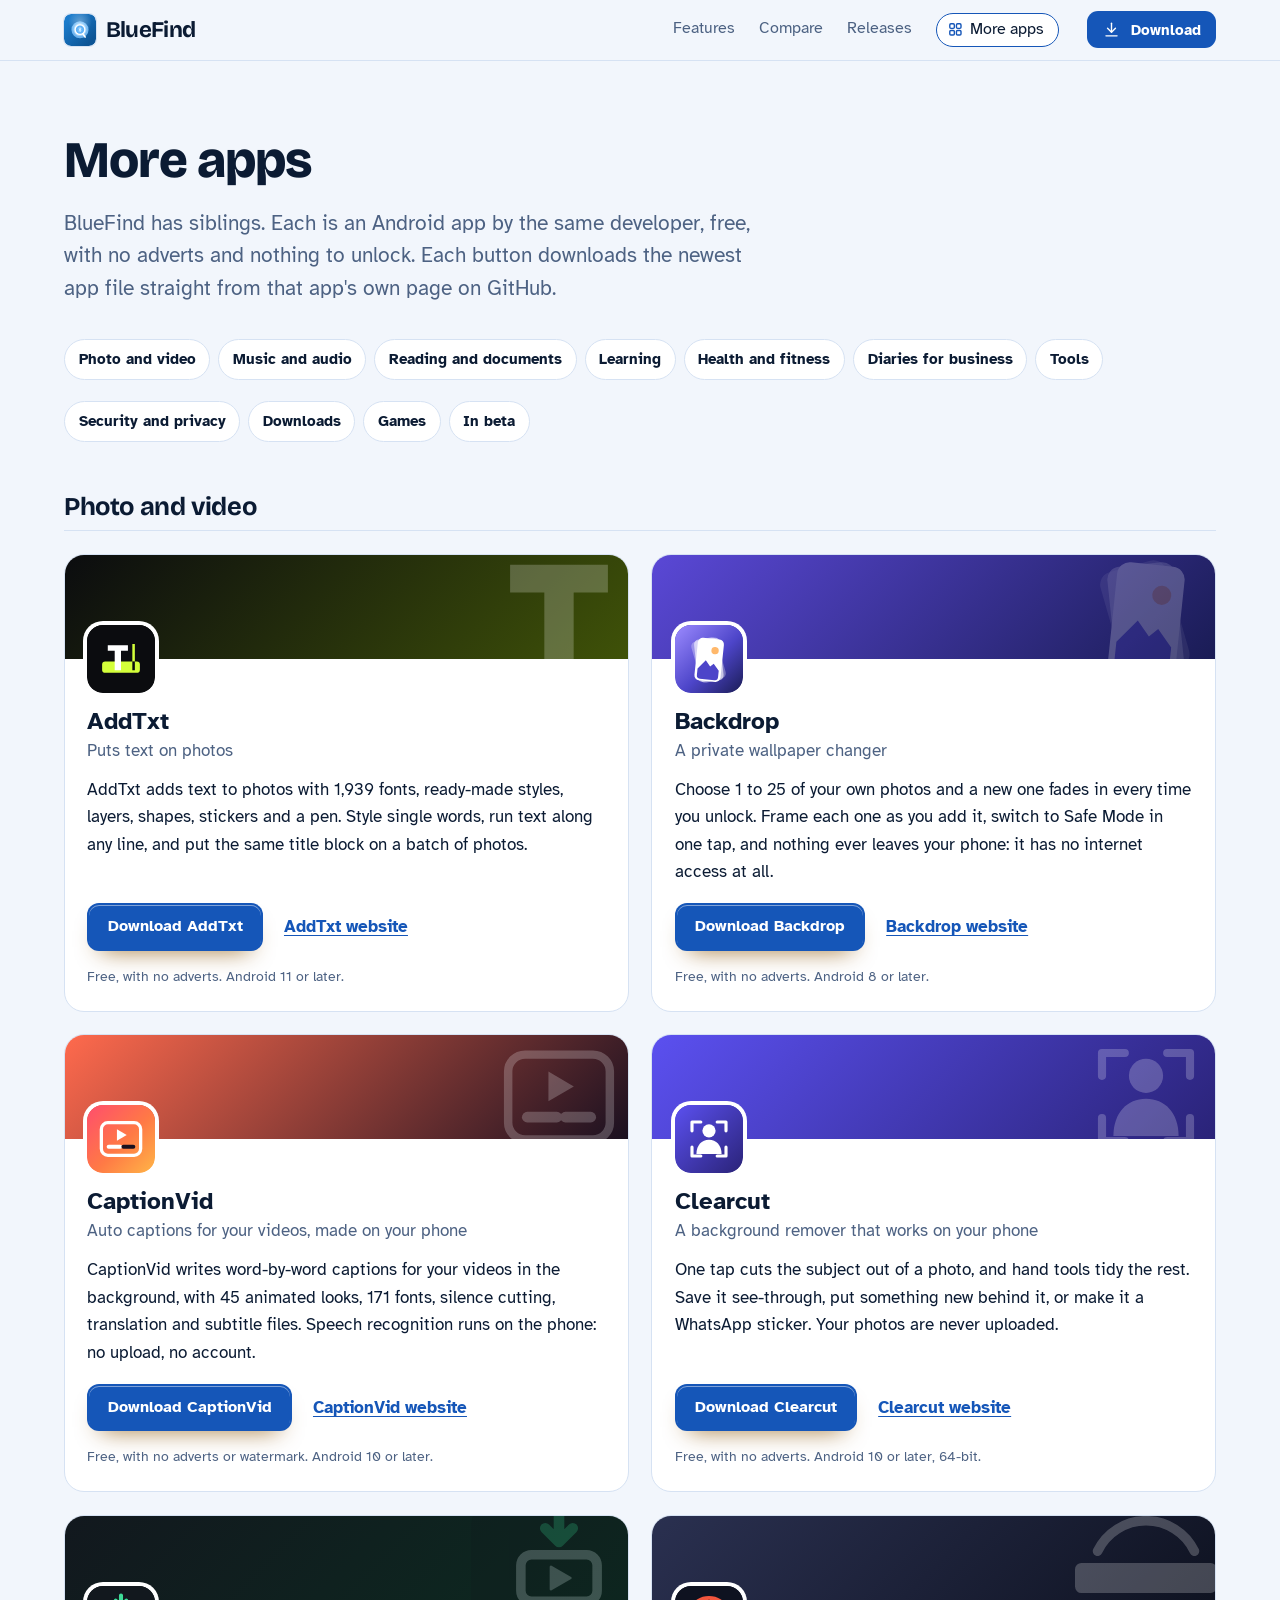
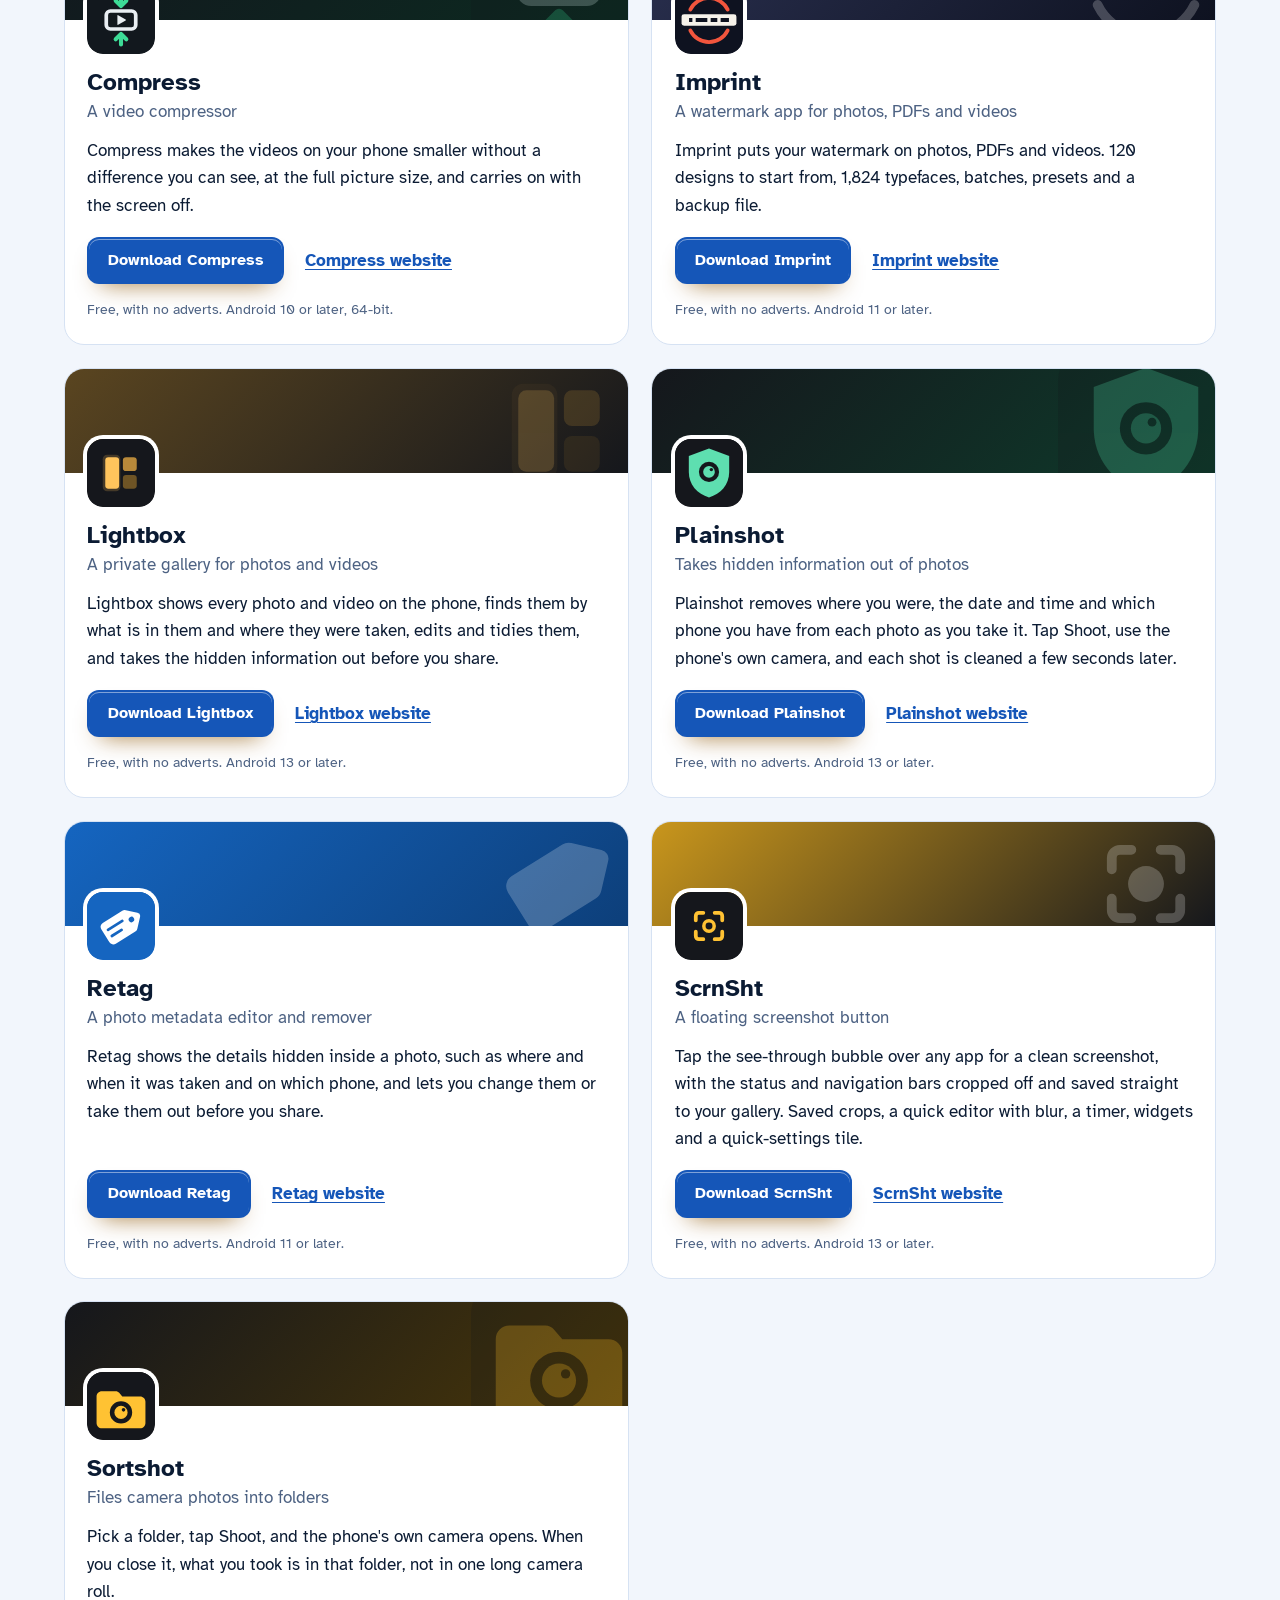
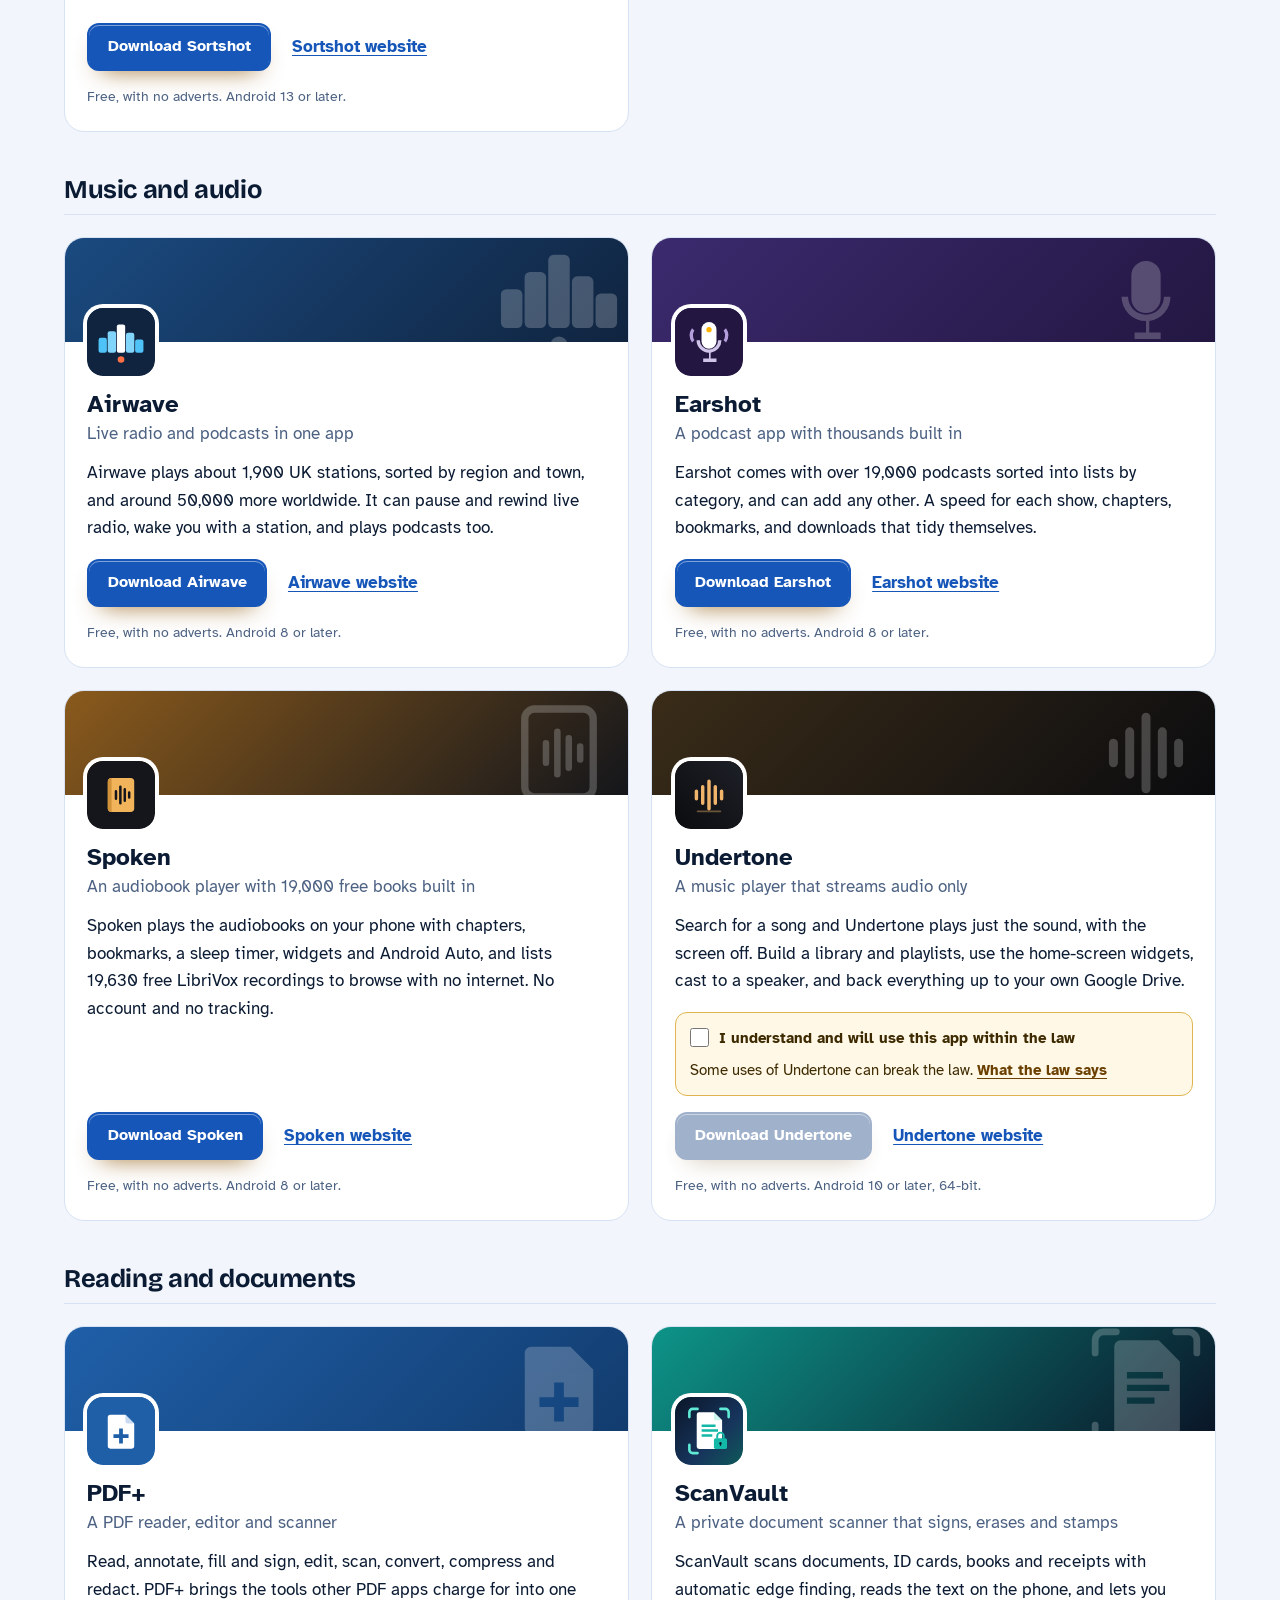
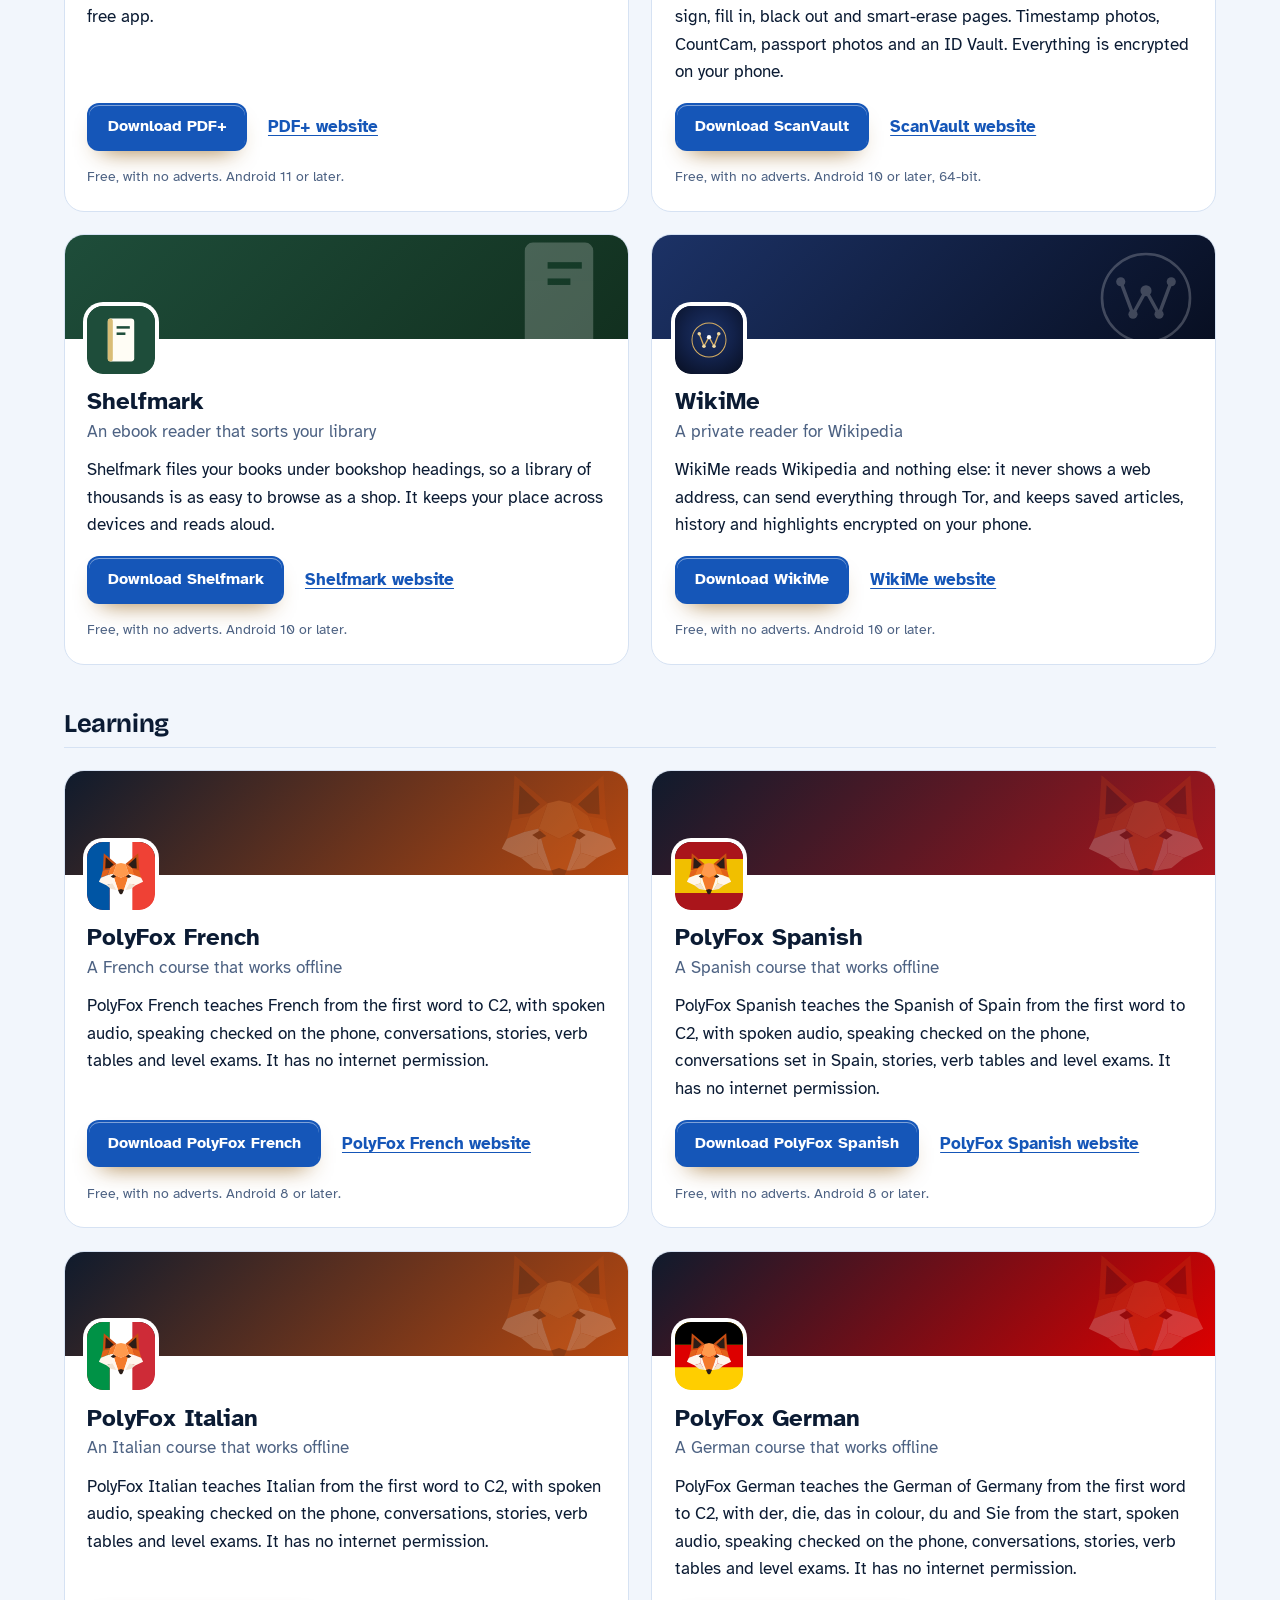
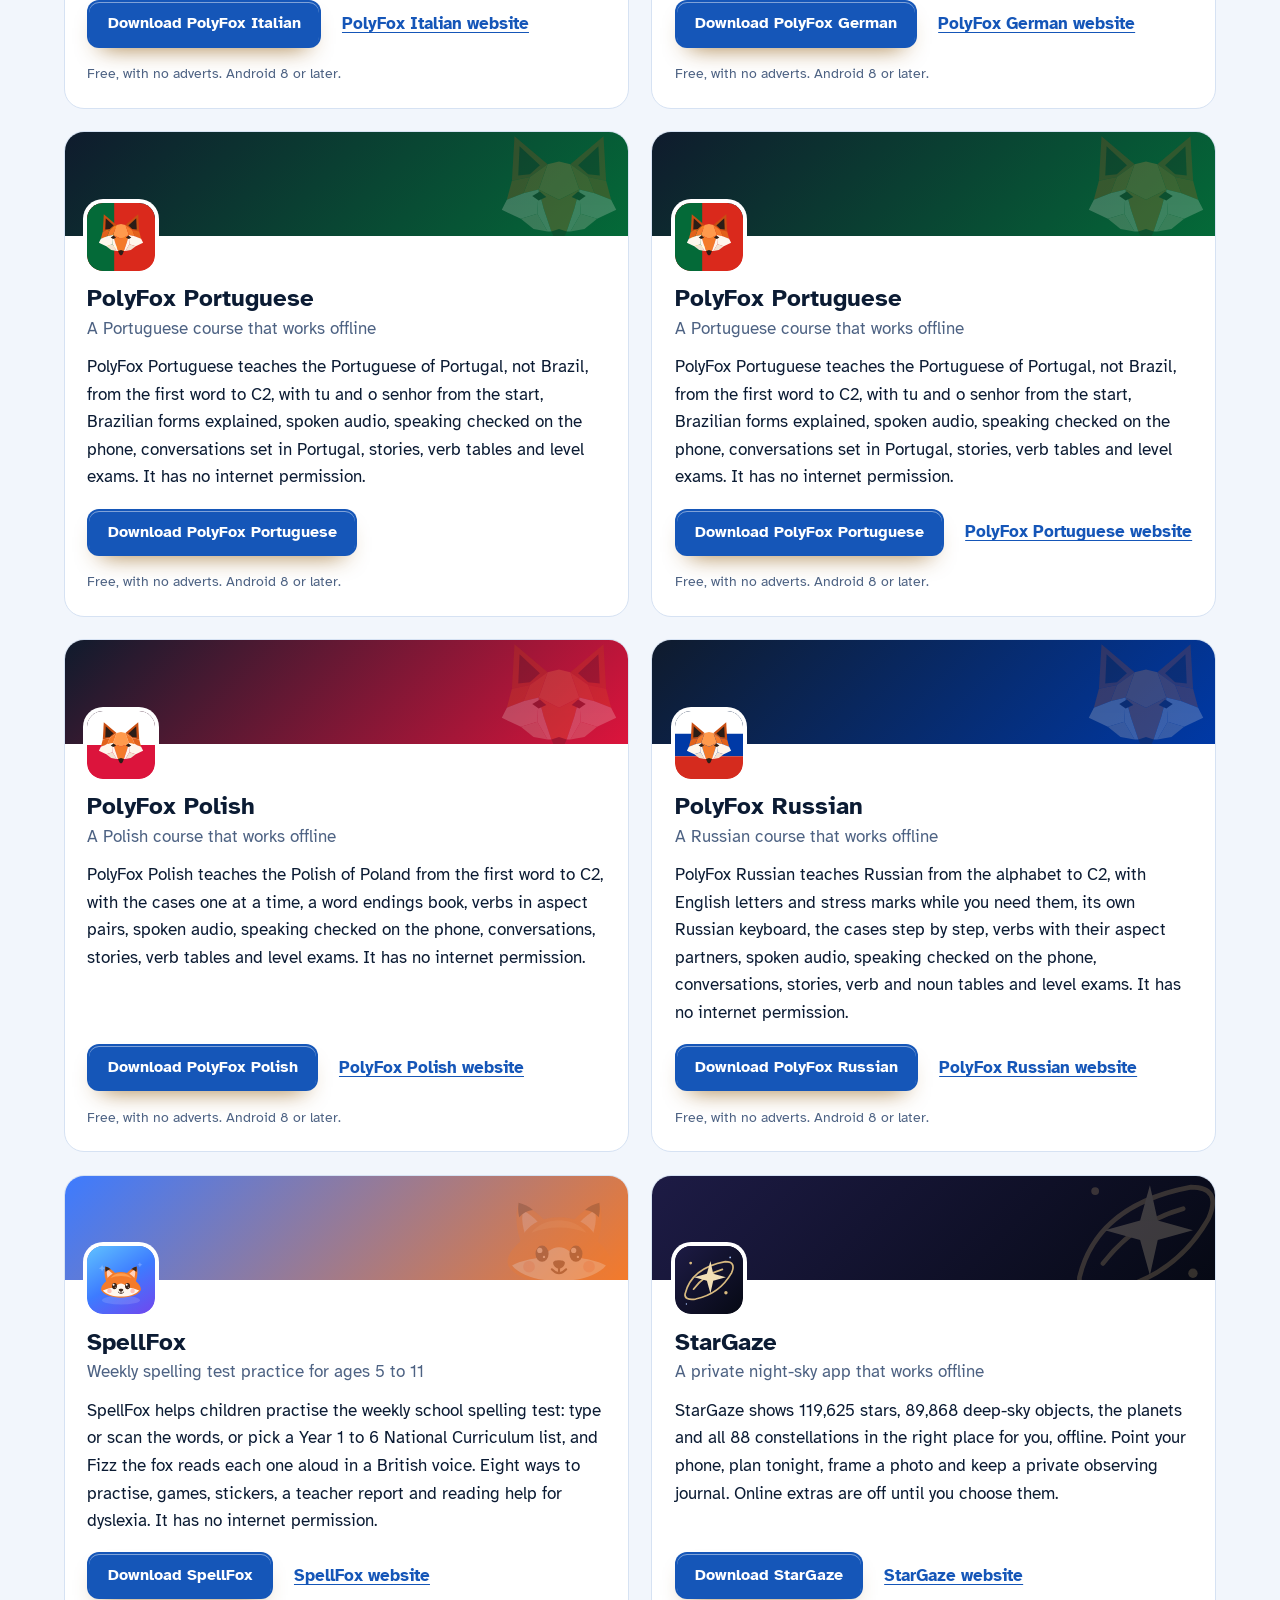
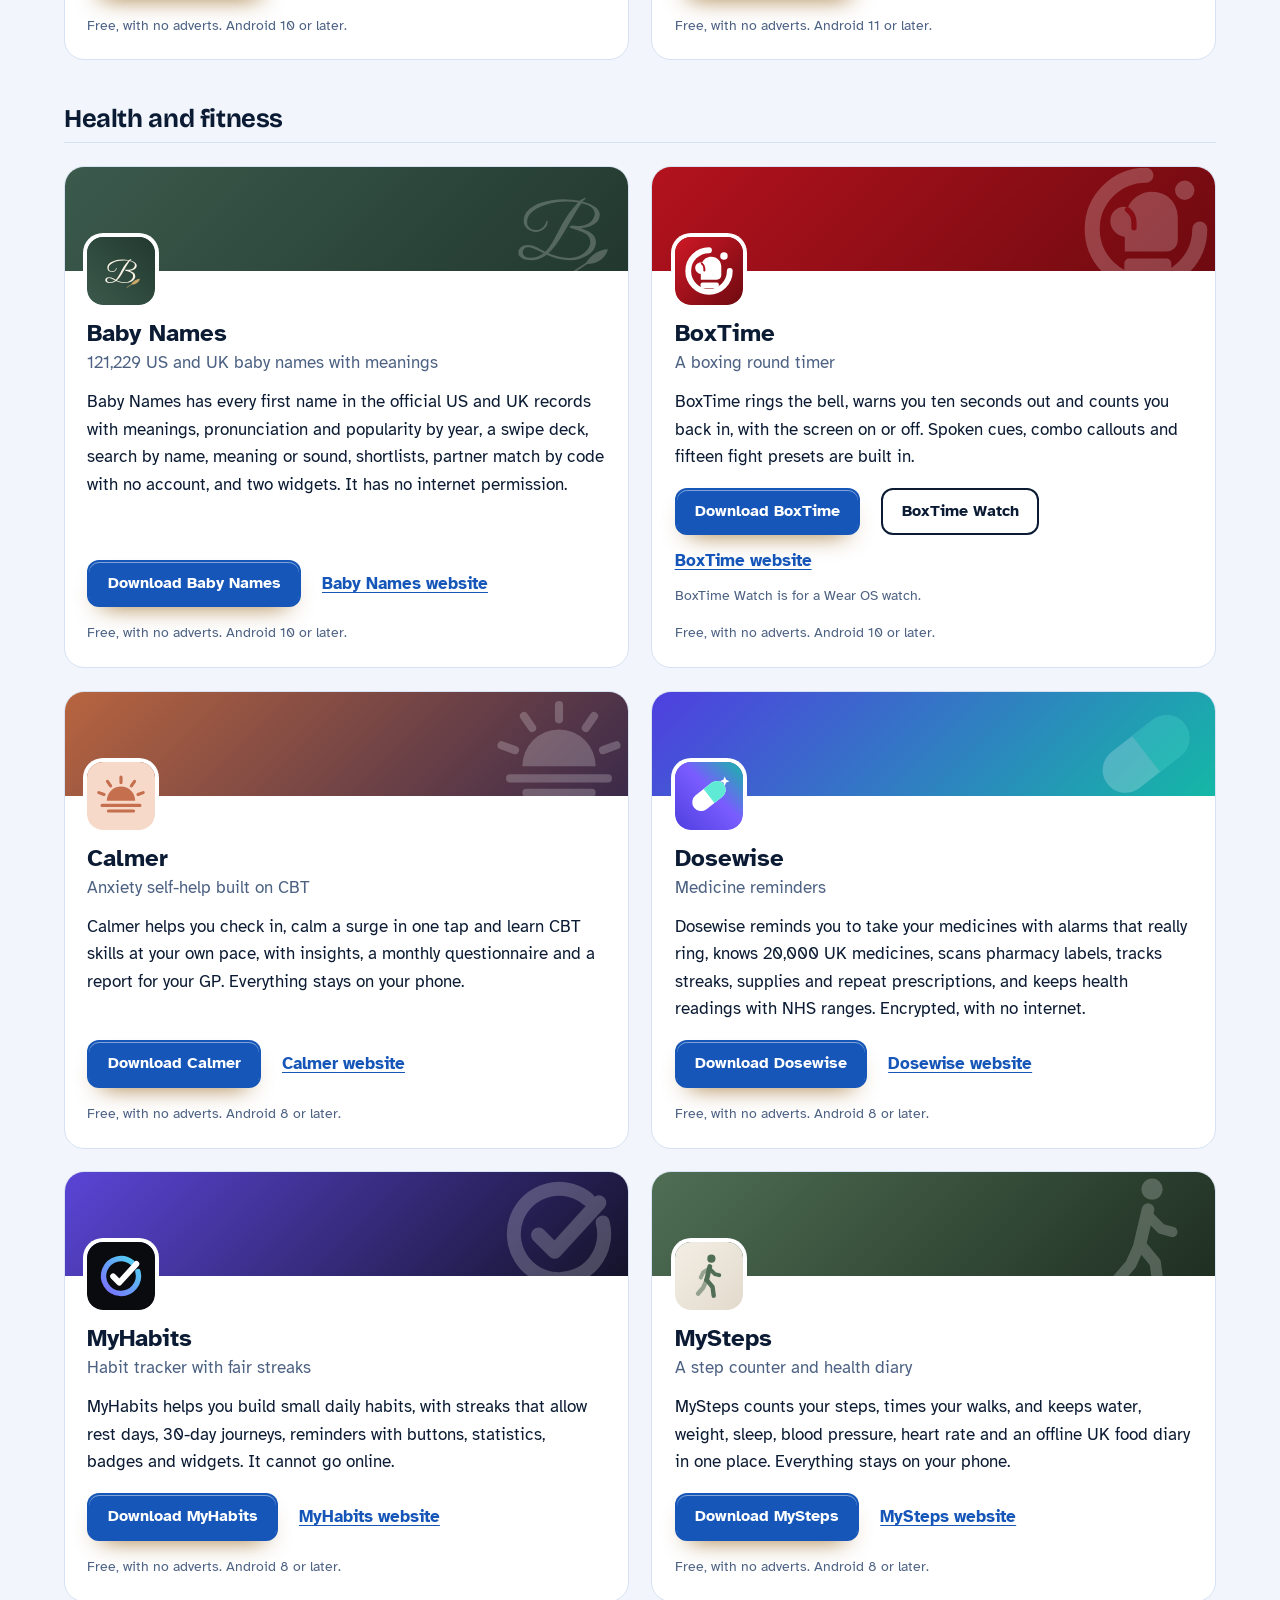
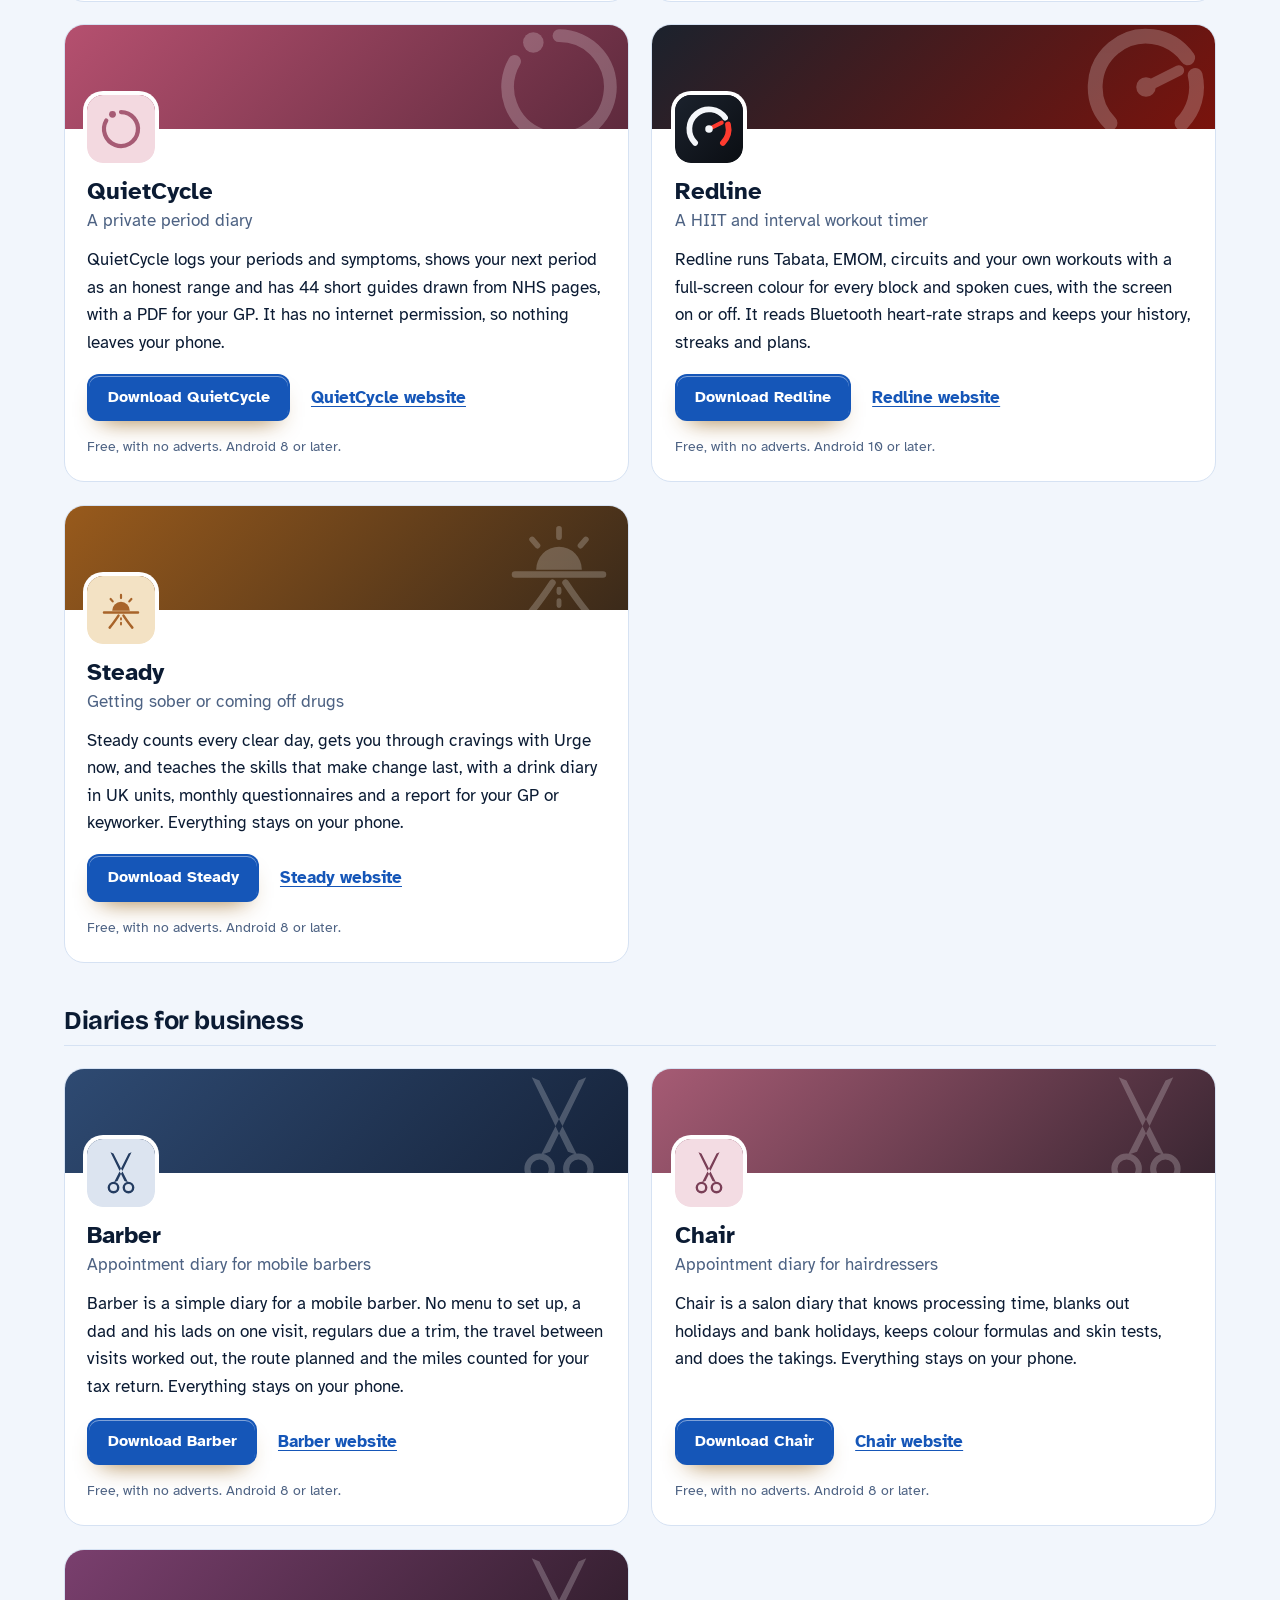
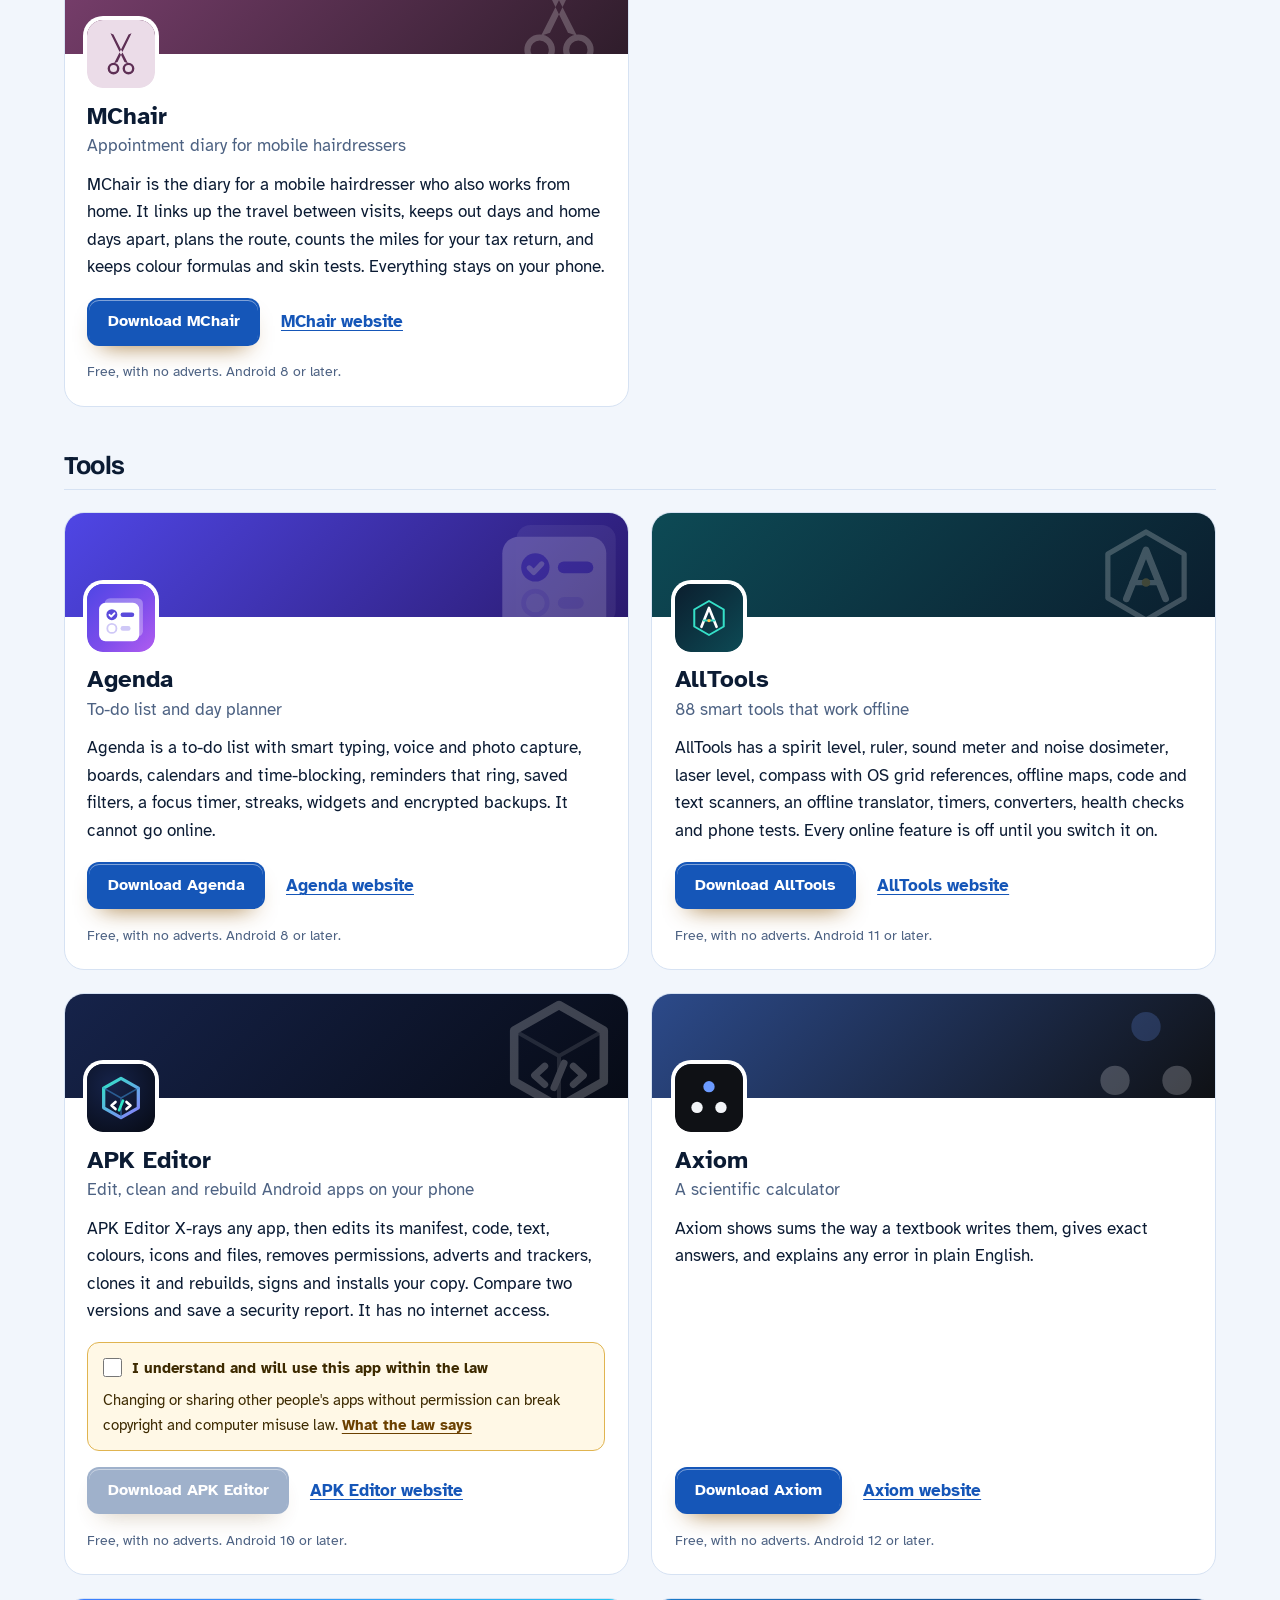
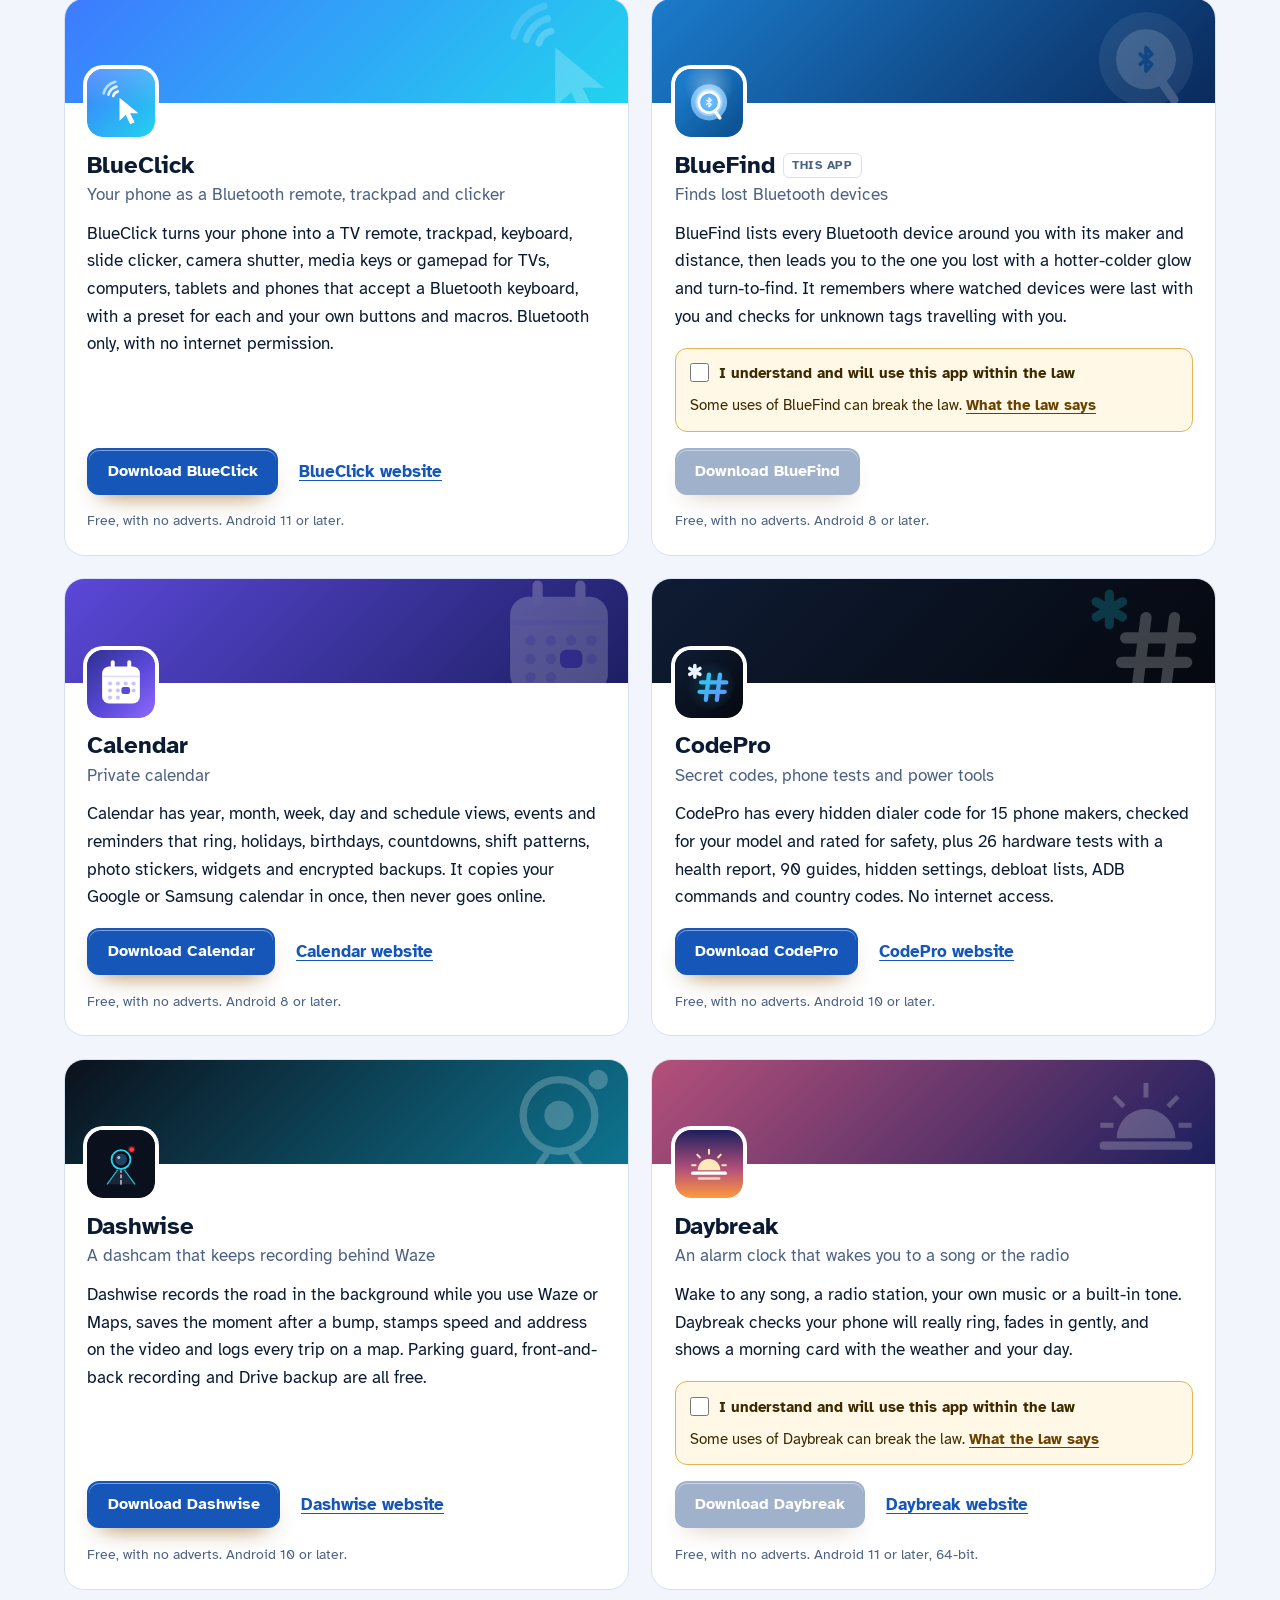
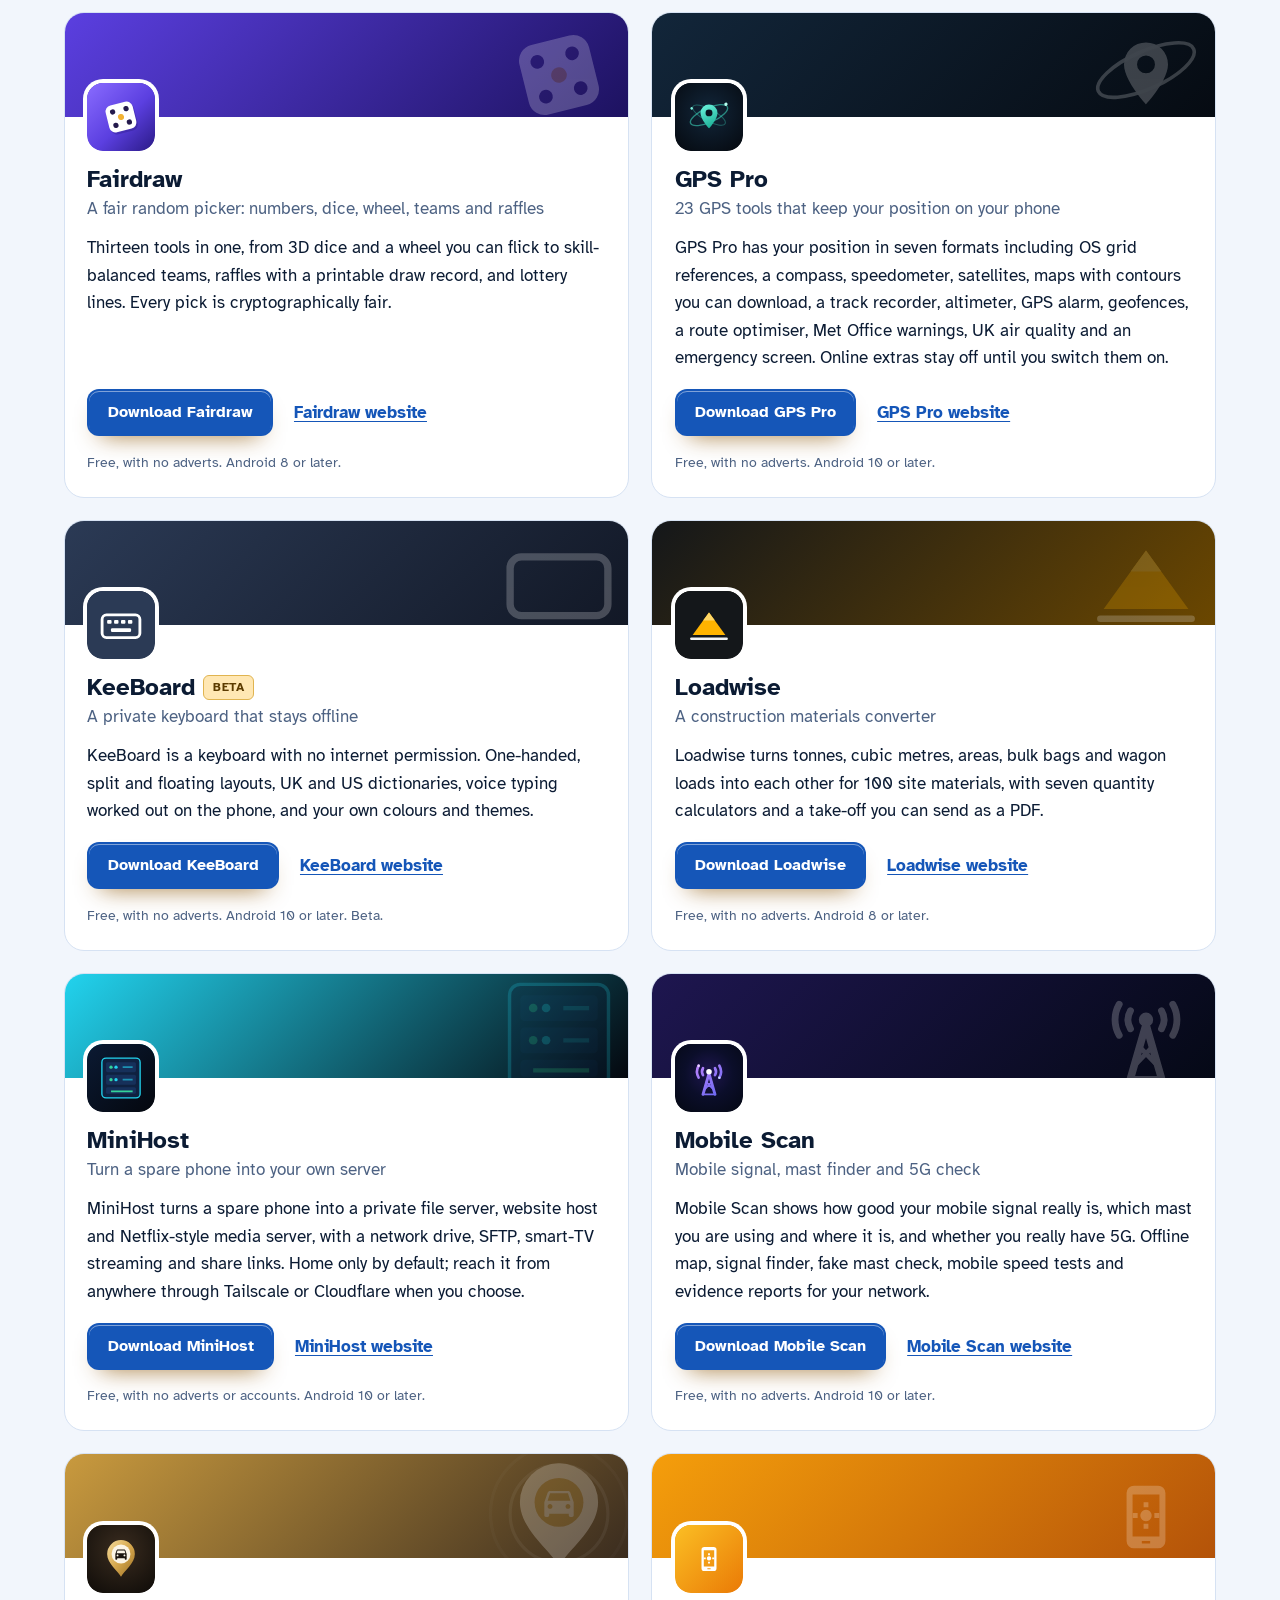
==== commit 2030a85a: "More apps: add SpellFox" ====
--- a/more-apps.html
+++ b/more-apps.html
@@ -4,7 +4,7 @@
 <meta charset="utf-8">
 <meta name="viewport" content="width=device-width, initial-scale=1">
 <title>More free Android apps from the maker of BlueFind</title>
-<meta name="description" content="All 98 free Android apps from the maker of BlueFind, in one list by category, each with its download and a link to its website.">
+<meta name="description" content="All 99 free Android apps from the maker of BlueFind, in one list by category, each with its download and a link to its website.">
 <meta name="author" content="Jonathan Jackson">
 <link rel="canonical" href="https://customgpter.github.io/bluefind/more-apps.html">
 <meta name="theme-color" content="#f2f6fc" media="(prefers-color-scheme: light)">
@@ -12,7 +12,7 @@
 <meta property="og:type" content="website">
 <meta property="og:site_name" content="BlueFind">
 <meta property="og:title" content="More free Android apps from the maker of BlueFind">
-<meta property="og:description" content="All 98 free Android apps from the maker of BlueFind, in one list by category, each with its download and a link to its website.">
+<meta property="og:description" content="All 99 free Android apps from the maker of BlueFind, in one list by category, each with its download and a link to its website.">
 <meta property="og:url" content="https://customgpter.github.io/bluefind/more-apps.html">
 <meta property="og:image" content="https://customgpter.github.io/bluefind/assets/og.png">
 <meta property="og:image:width" content="1200">
@@ -26,7 +26,7 @@
 <link rel="preload" href="./assets/fonts/atkinson-hyperlegible-latin-400-normal.woff2" as="font" type="font/woff2" crossorigin>
 <link rel="stylesheet" href="./assets/site.css?v=1">
 <link rel="stylesheet" href="./assets/house.css?v=1">
-<script type="application/ld+json">{"@context":"https://schema.org","@type":"ItemList","name":"Apps from the maker of BlueFind","url":"https://customgpter.github.io/bluefind/more-apps.html","itemListElement":[{"@type":"ListItem","position":1,"name":"AddTxt","url":"https://customgpter.github.io/addtxt/"},{"@type":"ListItem","position":2,"name":"Backdrop","url":"https://customgpter.github.io/backdrop/"},{"@type":"ListItem","position":3,"name":"CaptionVid","url":"https://customgpter.github.io/captionvid/"},{"@type":"ListItem","position":4,"name":"Clearcut","url":"https://customgpter.github.io/clearcut/"},{"@type":"ListItem","position":5,"name":"Compress","url":"https://customgpter.github.io/compress/"},{"@type":"ListItem","position":6,"name":"Imprint","url":"https://customgpter.github.io/imprint/"},{"@type":"ListItem","position":7,"name":"Lightbox","url":"https://customgpter.github.io/lightbox/"},{"@type":"ListItem","position":8,"name":"Plainshot","url":"https://customgpter.github.io/plainshot/"},{"@type":"ListItem","position":9,"name":"Retag","url":"https://customgpter.github.io/retag/"},{"@type":"ListItem","position":10,"name":"ScrnSht","url":"https://customgpter.github.io/scrnsht/"},{"@type":"ListItem","position":11,"name":"Sortshot","url":"https://customgpter.github.io/sortshot/"},{"@type":"ListItem","position":12,"name":"Airwave","url":"https://customgpter.github.io/airwave/"},{"@type":"ListItem","position":13,"name":"Earshot","url":"https://customgpter.github.io/earshot/"},{"@type":"ListItem","position":14,"name":"Spoken","url":"https://customgpter.github.io/spoken/"},{"@type":"ListItem","position":15,"name":"Undertone","url":"https://customgpter.github.io/undertone/"},{"@type":"ListItem","position":16,"name":"PDF+","url":"https://customgpter.github.io/pdfplus/"},{"@type":"ListItem","position":17,"name":"ScanVault","url":"https://customgpter.github.io/scanvault/"},{"@type":"ListItem","position":18,"name":"Shelfmark","url":"https://customgpter.github.io/shelfmark/"},{"@type":"ListItem","position":19,"name":"WikiMe","url":"https://customgpter.github.io/wikime/"},{"@type":"ListItem","position":20,"name":"PolyFox French","url":"https://customgpter.github.io/polyfox/"},{"@type":"ListItem","position":21,"name":"PolyFox German","url":"https://customgpter.github.io/polyfox-german/"},{"@type":"ListItem","position":22,"name":"PolyFox Portuguese","url":"https://customgpter.github.io/polyfox-portuguese/"},{"@type":"ListItem","position":23,"name":"PolyFox Polish","url":"https://customgpter.github.io/polyfox-polish/"},{"@type":"ListItem","position":24,"name":"PolyFox Russian","url":"https://customgpter.github.io/polyfox-russian/"},{"@type":"ListItem","position":25,"name":"StarGaze","url":"https://customgpter.github.io/stargaze/"},{"@type":"ListItem","position":26,"name":"Baby Names","url":"https://customgpter.github.io/babynames/"},{"@type":"ListItem","position":27,"name":"BoxTime","url":"https://customgpter.github.io/boxtime/"},{"@type":"ListItem","position":28,"name":"Calmer","url":"https://customgpter.github.io/calmer/"},{"@type":"ListItem","position":29,"name":"Dosewise","url":"https://customgpter.github.io/dosewise/"},{"@type":"ListItem","position":30,"name":"MyHabits","url":"https://customgpter.github.io/myhabits/"},{"@type":"ListItem","position":31,"name":"MySteps","url":"https://customgpter.github.io/mysteps/"},{"@type":"ListItem","position":32,"name":"QuietCycle","url":"https://customgpter.github.io/quietcycle/"},{"@type":"ListItem","position":33,"name":"Redline","url":"https://customgpter.github.io/redline/"},{"@type":"ListItem","position":34,"name":"Steady","url":"https://customgpter.github.io/steady/"},{"@type":"ListItem","position":35,"name":"Barber","url":"https://customgpter.github.io/barber/"},{"@type":"ListItem","position":36,"name":"Chair","url":"https://customgpter.github.io/chair/"},{"@type":"ListItem","position":37,"name":"MChair","url":"https://customgpter.github.io/mchair/"},{"@type":"ListItem","position":38,"name":"Agenda","url":"https://customgpter.github.io/agenda/"},{"@type":"ListItem","position":39,"name":"AllTools","url":"https://customgpter.github.io/alltools/"},{"@type":"ListItem","position":40,"name":"APK Editor","url":"https://customgpter.github.io/apkeditor/"},{"@type":"ListItem","position":41,"name":"Axiom","url":"https://customgpter.github.io/axiom/"},{"@type":"ListItem","position":42,"name":"BlueClick","url":"https://customgpter.github.io/blueclick/"},{"@type":"ListItem","position":43,"name":"BlueFind","url":"https://customgpter.github.io/bluefind/"},{"@type":"ListItem","position":44,"name":"Calendar","url":"https://customgpter.github.io/calendar/"},{"@type":"ListItem","position":45,"name":"CodePro","url":"https://customgpter.github.io/codepro/"},{"@type":"ListItem","position":46,"name":"Dashwise","url":"https://customgpter.github.io/dashwise/"},{"@type":"ListItem","position":47,"name":"Daybreak","url":"https://customgpter.github.io/daybreak/"},{"@type":"ListItem","position":48,"name":"Fairdraw","url":"https://customgpter.github.io/fairdraw/"},{"@type":"ListItem","position":49,"name":"GPS Pro","url":"https://customgpter.github.io/gpspro/"},{"@type":"ListItem","position":50,"name":"KeeBoard","url":"https://customgpter.github.io/keeboard/"},{"@type":"ListItem","position":51,"name":"Loadwise","url":"https://customgpter.github.io/loadwise/"},{"@type":"ListItem","position":52,"name":"MiniHost","url":"https://customgpter.github.io/minihost/"},{"@type":"ListItem","position":53,"name":"Mobile Scan","url":"https://customgpter.github.io/mobilescan/"},{"@type":"ListItem","position":54,"name":"Parkwise","url":"https://customgpter.github.io/parkwise/"},{"@type":"ListItem","position":55,"name":"Pocketmind","url":"https://customgpter.github.io/pocketmind/"},{"@type":"ListItem","position":56,"name":"Refine","url":"https://customgpter.github.io/refine/"},{"@type":"ListItem","position":57,"name":"Shiftwise","url":"https://customgpter.github.io/shiftwise/"},{"@type":"ListItem","position":58,"name":"SimpleCalc","url":"https://customgpter.github.io/simplecalc/"},{"@type":"ListItem","position":59,"name":"Skyline","url":"https://customgpter.github.io/skyline/"},{"@type":"ListItem","position":60,"name":"Slipway","url":"https://customgpter.github.io/slipway/"},{"@type":"ListItem","position":61,"name":"Tagger","url":"https://customgpter.github.io/tagger/"},{"@type":"ListItem","position":62,"name":"TotalClean","url":"https://customgpter.github.io/totalclean/"},{"@type":"ListItem","position":63,"name":"TVLink","url":"https://customgpter.github.io/tvlink/"},{"@type":"ListItem","position":64,"name":"Unbox","url":"https://customgpter.github.io/unbox/"},{"@type":"ListItem","position":65,"name":"WhatsKeep","url":"https://customgpter.github.io/whatskeep/"},{"@type":"ListItem","position":66,"name":"WiFi Scan","url":"https://customgpter.github.io/wifiscan/"},{"@type":"ListItem","position":67,"name":"Auditly","url":"https://customgpter.github.io/auditly/"},{"@type":"ListItem","position":68,"name":"Backchannel","url":"https://customgpter.github.io/backchannel/"},{"@type":"ListItem","position":69,"name":"ENotes","url":"https://customgpter.github.io/enotes/"},{"@type":"ListItem","position":70,"name":"FindMe","url":"https://customgpter.github.io/findme/"},{"@type":"ListItem","position":71,"name":"iLock","url":"https://customgpter.github.io/ilock/"},{"@type":"ListItem","position":72,"name":"ImSafe","url":"https://customgpter.github.io/imsafe/"},{"@type":"ListItem","position":73,"name":"IShred","url":"https://customgpter.github.io/ishred/"},{"@type":"ListItem","position":74,"name":"LockBox","url":"https://customgpter.github.io/lockbox/"},{"@type":"ListItem","position":75,"name":"PassVault","url":"https://customgpter.github.io/passvault/"},{"@type":"ListItem","position":76,"name":"SpyFind","url":"https://customgpter.github.io/spyfind/"},{"@type":"ListItem","position":77,"name":"TextWipe","url":"https://customgpter.github.io/textwipe/"},{"@type":"ListItem","position":78,"name":"Tracewire","url":"https://customgpter.github.io/tracewire/"},{"@type":"ListItem","position":79,"name":"Vigil","url":"https://customgpter.github.io/vigil/"},{"@type":"ListItem","position":80,"name":"Grab","url":"https://customgpter.github.io/grab/"},{"@type":"ListItem","position":81,"name":"Swarm","url":"https://customgpter.github.io/swarm/"},{"@type":"ListItem","position":82,"name":"Plane Games","url":"https://customgpter.github.io/plane-games/"},{"@type":"ListItem","position":83,"name":"Ninefold","url":"https://customgpter.github.io/ninefold/"},{"@type":"ListItem","position":84,"name":"Cubewise","url":"https://customgpter.github.io/cubewise/"},{"@type":"ListItem","position":85,"name":"Tilewise","url":"https://customgpter.github.io/tilewise/"},{"@type":"ListItem","position":86,"name":"Letterwise","url":"https://customgpter.github.io/letterwise/"},{"@type":"ListItem","position":87,"name":"Kingside","url":"https://customgpter.github.io/kingside/"},{"@type":"ListItem","position":88,"name":"Deckhand","url":"https://customgpter.github.io/deckhand/"},{"@type":"ListItem","position":89,"name":"SNESForge","url":"https://customgpter.github.io/snesforge/"},{"@type":"ListItem","position":90,"name":"Fame Boy","url":"https://customgpter.github.io/fameboy/"},{"@type":"ListItem","position":91,"name":"PSPPro","url":"https://customgpter.github.io/psppro/"},{"@type":"ListItem","position":92,"name":"MegaGen","url":"https://customgpter.github.io/megagen/"},{"@type":"ListItem","position":93,"name":"QVR","url":"https://customgpter.github.io/qvr/"},{"@type":"ListItem","position":94,"name":"QVR Watch","url":"https://customgpter.github.io/qvr-watch/"},{"@type":"ListItem","position":95,"name":"QVRLite","url":"https://customgpter.github.io/qvrlite/"},{"@type":"ListItem","position":96,"name":"Onionz","url":"https://customgpter.github.io/onionz/"},{"@type":"ListItem","position":97,"name":"OnionzWeb","url":"https://customgpter.github.io/onionzweb/"}]}</script>
+<script type="application/ld+json">{"@context":"https://schema.org","@type":"ItemList","name":"Apps from the maker of BlueFind","url":"https://customgpter.github.io/bluefind/more-apps.html","itemListElement":[{"@type":"ListItem","position":1,"name":"AddTxt","url":"https://customgpter.github.io/addtxt/"},{"@type":"ListItem","position":2,"name":"Backdrop","url":"https://customgpter.github.io/backdrop/"},{"@type":"ListItem","position":3,"name":"CaptionVid","url":"https://customgpter.github.io/captionvid/"},{"@type":"ListItem","position":4,"name":"Clearcut","url":"https://customgpter.github.io/clearcut/"},{"@type":"ListItem","position":5,"name":"Compress","url":"https://customgpter.github.io/compress/"},{"@type":"ListItem","position":6,"name":"Imprint","url":"https://customgpter.github.io/imprint/"},{"@type":"ListItem","position":7,"name":"Lightbox","url":"https://customgpter.github.io/lightbox/"},{"@type":"ListItem","position":8,"name":"Plainshot","url":"https://customgpter.github.io/plainshot/"},{"@type":"ListItem","position":9,"name":"Retag","url":"https://customgpter.github.io/retag/"},{"@type":"ListItem","position":10,"name":"ScrnSht","url":"https://customgpter.github.io/scrnsht/"},{"@type":"ListItem","position":11,"name":"Sortshot","url":"https://customgpter.github.io/sortshot/"},{"@type":"ListItem","position":12,"name":"Airwave","url":"https://customgpter.github.io/airwave/"},{"@type":"ListItem","position":13,"name":"Earshot","url":"https://customgpter.github.io/earshot/"},{"@type":"ListItem","position":14,"name":"Spoken","url":"https://customgpter.github.io/spoken/"},{"@type":"ListItem","position":15,"name":"Undertone","url":"https://customgpter.github.io/undertone/"},{"@type":"ListItem","position":16,"name":"PDF+","url":"https://customgpter.github.io/pdfplus/"},{"@type":"ListItem","position":17,"name":"ScanVault","url":"https://customgpter.github.io/scanvault/"},{"@type":"ListItem","position":18,"name":"Shelfmark","url":"https://customgpter.github.io/shelfmark/"},{"@type":"ListItem","position":19,"name":"WikiMe","url":"https://customgpter.github.io/wikime/"},{"@type":"ListItem","position":20,"name":"PolyFox French","url":"https://customgpter.github.io/polyfox/"},{"@type":"ListItem","position":21,"name":"PolyFox German","url":"https://customgpter.github.io/polyfox-german/"},{"@type":"ListItem","position":22,"name":"PolyFox Portuguese","url":"https://customgpter.github.io/polyfox-portuguese/"},{"@type":"ListItem","position":23,"name":"PolyFox Polish","url":"https://customgpter.github.io/polyfox-polish/"},{"@type":"ListItem","position":24,"name":"PolyFox Russian","url":"https://customgpter.github.io/polyfox-russian/"},{"@type":"ListItem","position":25,"name":"SpellFox","url":"https://customgpter.github.io/spellfox/"},{"@type":"ListItem","position":26,"name":"StarGaze","url":"https://customgpter.github.io/stargaze/"},{"@type":"ListItem","position":27,"name":"Baby Names","url":"https://customgpter.github.io/babynames/"},{"@type":"ListItem","position":28,"name":"BoxTime","url":"https://customgpter.github.io/boxtime/"},{"@type":"ListItem","position":29,"name":"Calmer","url":"https://customgpter.github.io/calmer/"},{"@type":"ListItem","position":30,"name":"Dosewise","url":"https://customgpter.github.io/dosewise/"},{"@type":"ListItem","position":31,"name":"MyHabits","url":"https://customgpter.github.io/myhabits/"},{"@type":"ListItem","position":32,"name":"MySteps","url":"https://customgpter.github.io/mysteps/"},{"@type":"ListItem","position":33,"name":"QuietCycle","url":"https://customgpter.github.io/quietcycle/"},{"@type":"ListItem","position":34,"name":"Redline","url":"https://customgpter.github.io/redline/"},{"@type":"ListItem","position":35,"name":"Steady","url":"https://customgpter.github.io/steady/"},{"@type":"ListItem","position":36,"name":"Barber","url":"https://customgpter.github.io/barber/"},{"@type":"ListItem","position":37,"name":"Chair","url":"https://customgpter.github.io/chair/"},{"@type":"ListItem","position":38,"name":"MChair","url":"https://customgpter.github.io/mchair/"},{"@type":"ListItem","position":39,"name":"Agenda","url":"https://customgpter.github.io/agenda/"},{"@type":"ListItem","position":40,"name":"AllTools","url":"https://customgpter.github.io/alltools/"},{"@type":"ListItem","position":41,"name":"APK Editor","url":"https://customgpter.github.io/apkeditor/"},{"@type":"ListItem","position":42,"name":"Axiom","url":"https://customgpter.github.io/axiom/"},{"@type":"ListItem","position":43,"name":"BlueClick","url":"https://customgpter.github.io/blueclick/"},{"@type":"ListItem","position":44,"name":"BlueFind","url":"https://customgpter.github.io/bluefind/"},{"@type":"ListItem","position":45,"name":"Calendar","url":"https://customgpter.github.io/calendar/"},{"@type":"ListItem","position":46,"name":"CodePro","url":"https://customgpter.github.io/codepro/"},{"@type":"ListItem","position":47,"name":"Dashwise","url":"https://customgpter.github.io/dashwise/"},{"@type":"ListItem","position":48,"name":"Daybreak","url":"https://customgpter.github.io/daybreak/"},{"@type":"ListItem","position":49,"name":"Fairdraw","url":"https://customgpter.github.io/fairdraw/"},{"@type":"ListItem","position":50,"name":"GPS Pro","url":"https://customgpter.github.io/gpspro/"},{"@type":"ListItem","position":51,"name":"KeeBoard","url":"https://customgpter.github.io/keeboard/"},{"@type":"ListItem","position":52,"name":"Loadwise","url":"https://customgpter.github.io/loadwise/"},{"@type":"ListItem","position":53,"name":"MiniHost","url":"https://customgpter.github.io/minihost/"},{"@type":"ListItem","position":54,"name":"Mobile Scan","url":"https://customgpter.github.io/mobilescan/"},{"@type":"ListItem","position":55,"name":"Parkwise","url":"https://customgpter.github.io/parkwise/"},{"@type":"ListItem","position":56,"name":"Pocketmind","url":"https://customgpter.github.io/pocketmind/"},{"@type":"ListItem","position":57,"name":"Refine","url":"https://customgpter.github.io/refine/"},{"@type":"ListItem","position":58,"name":"Shiftwise","url":"https://customgpter.github.io/shiftwise/"},{"@type":"ListItem","position":59,"name":"SimpleCalc","url":"https://customgpter.github.io/simplecalc/"},{"@type":"ListItem","position":60,"name":"Skyline","url":"https://customgpter.github.io/skyline/"},{"@type":"ListItem","position":61,"name":"Slipway","url":"https://customgpter.github.io/slipway/"},{"@type":"ListItem","position":62,"name":"Tagger","url":"https://customgpter.github.io/tagger/"},{"@type":"ListItem","position":63,"name":"TotalClean","url":"https://customgpter.github.io/totalclean/"},{"@type":"ListItem","position":64,"name":"TVLink","url":"https://customgpter.github.io/tvlink/"},{"@type":"ListItem","position":65,"name":"Unbox","url":"https://customgpter.github.io/unbox/"},{"@type":"ListItem","position":66,"name":"WhatsKeep","url":"https://customgpter.github.io/whatskeep/"},{"@type":"ListItem","position":67,"name":"WiFi Scan","url":"https://customgpter.github.io/wifiscan/"},{"@type":"ListItem","position":68,"name":"Auditly","url":"https://customgpter.github.io/auditly/"},{"@type":"ListItem","position":69,"name":"Backchannel","url":"https://customgpter.github.io/backchannel/"},{"@type":"ListItem","position":70,"name":"ENotes","url":"https://customgpter.github.io/enotes/"},{"@type":"ListItem","position":71,"name":"FindMe","url":"https://customgpter.github.io/findme/"},{"@type":"ListItem","position":72,"name":"iLock","url":"https://customgpter.github.io/ilock/"},{"@type":"ListItem","position":73,"name":"ImSafe","url":"https://customgpter.github.io/imsafe/"},{"@type":"ListItem","position":74,"name":"IShred","url":"https://customgpter.github.io/ishred/"},{"@type":"ListItem","position":75,"name":"LockBox","url":"https://customgpter.github.io/lockbox/"},{"@type":"ListItem","position":76,"name":"PassVault","url":"https://customgpter.github.io/passvault/"},{"@type":"ListItem","position":77,"name":"SpyFind","url":"https://customgpter.github.io/spyfind/"},{"@type":"ListItem","position":78,"name":"TextWipe","url":"https://customgpter.github.io/textwipe/"},{"@type":"ListItem","position":79,"name":"Tracewire","url":"https://customgpter.github.io/tracewire/"},{"@type":"ListItem","position":80,"name":"Vigil","url":"https://customgpter.github.io/vigil/"},{"@type":"ListItem","position":81,"name":"Grab","url":"https://customgpter.github.io/grab/"},{"@type":"ListItem","position":82,"name":"Swarm","url":"https://customgpter.github.io/swarm/"},{"@type":"ListItem","position":83,"name":"Plane Games","url":"https://customgpter.github.io/plane-games/"},{"@type":"ListItem","position":84,"name":"Ninefold","url":"https://customgpter.github.io/ninefold/"},{"@type":"ListItem","position":85,"name":"Cubewise","url":"https://customgpter.github.io/cubewise/"},{"@type":"ListItem","position":86,"name":"Tilewise","url":"https://customgpter.github.io/tilewise/"},{"@type":"ListItem","position":87,"name":"Letterwise","url":"https://customgpter.github.io/letterwise/"},{"@type":"ListItem","position":88,"name":"Kingside","url":"https://customgpter.github.io/kingside/"},{"@type":"ListItem","position":89,"name":"Deckhand","url":"https://customgpter.github.io/deckhand/"},{"@type":"ListItem","position":90,"name":"SNESForge","url":"https://customgpter.github.io/snesforge/"},{"@type":"ListItem","position":91,"name":"Fame Boy","url":"https://customgpter.github.io/fameboy/"},{"@type":"ListItem","position":92,"name":"PSPPro","url":"https://customgpter.github.io/psppro/"},{"@type":"ListItem","position":93,"name":"MegaGen","url":"https://customgpter.github.io/megagen/"},{"@type":"ListItem","position":94,"name":"QVR","url":"https://customgpter.github.io/qvr/"},{"@type":"ListItem","position":95,"name":"QVR Watch","url":"https://customgpter.github.io/qvr-watch/"},{"@type":"ListItem","position":96,"name":"QVRLite","url":"https://customgpter.github.io/qvrlite/"},{"@type":"ListItem","position":97,"name":"Onionz","url":"https://customgpter.github.io/onionz/"},{"@type":"ListItem","position":98,"name":"OnionzWeb","url":"https://customgpter.github.io/onionzweb/"}]}</script>
 <link rel="stylesheet" href="./assets/apps-list.css?v=1">
 <script src="./assets/apps-list.js?v=1" defer></script>
 </head>
@@ -70,7 +70,7 @@
 <div class="mapps-group" role="group" aria-labelledby="apps-learning"><h2 class="mapps-cat" id="apps-learning">Learning</h2>
 <ul class="mapps"><li class="mapp" style="--b:#0f1b2d;--b2:#b8480f"><div class="mapp-cover" aria-hidden="true"><svg viewBox="0 0 108 108"><polygon fill="#C94E12" points="26.7,17.9 47.0,35.1 36.1,42.9 25.1,45.2"/><polygon fill="#C94E12" points="82.9,45.2 71.9,42.9 61.0,35.1 81.3,17.9"/><polygon fill="#2B1D17" points="29.8,24.1 42.3,35.8 36.1,41.3 29.0,42.1"/><polygon fill="#2B1D17" points="79.0,42.1 71.9,41.3 65.7,35.8 78.2,24.1"/><polygon fill="#FF9A4D" points="54.0,33.5 47.0,35.1 41.5,50.7 54.0,56.9"/><polygon fill="#FF9A4D" points="54.0,56.9 66.5,50.7 61.0,35.1 54.0,33.5"/><polygon fill="#F47A2A" points="47.0,35.1 36.1,42.9 32.2,53.0 41.5,50.7"/><polygon fill="#F47A2A" points="66.5,50.7 75.8,53.0 71.9,42.9 61.0,35.1"/><polygon fill="#E2611A" points="36.1,42.9 25.1,45.2 22.0,56.9 32.2,53.0"/><polygon fill="#E2611A" points="75.8,53.0 86.0,56.9 82.9,45.2 71.9,42.9"/><polygon fill="#FFF6EC" points="32.2,53.0 22.0,56.9 18.9,63.1 30.6,68.6 40.7,65.5 41.5,50.7"/><polygon fill="#FFF6EC" points="66.5,50.7 67.3,65.5 77.4,68.6 89.1,63.1 86.0,56.9 75.8,53.0"/><polygon fill="#F3E3D2" points="30.6,68.6 40.7,65.5 47.0,76.4 38.4,74.8"/><polygon fill="#F3E3D2" points="69.6,74.8 61.0,76.4 67.3,65.5 77.4,68.6"/><polygon fill="#F47A2A" points="41.5,50.7 54.0,56.9 54.0,78.0 49.3,76.4 44.6,62.4"/><polygon fill="#F47A2A" points="63.4,62.4 58.7,76.4 54.0,78.0 54.0,56.9 66.5,50.7"/><polygon fill="#FFF6EC" points="41.5,50.7 44.6,62.4 49.3,76.4 47.0,76.4 40.7,65.5"/><polygon fill="#FFF6EC" points="67.3,65.5 61.0,76.4 58.7,76.4 63.4,62.4 66.5,50.7"/><polygon fill="#2B1D17" points="49.3,76.4 54.0,74.8 58.7,76.4 56.3,81.9 54.0,83.4 51.7,81.9"/><polygon fill="#2B1D17" points="37.6,54.6 42.3,51.8 46.2,55.3 41.5,57.3"/><polygon fill="#2B1D17" points="66.5,57.3 61.8,55.3 65.7,51.8 70.4,54.6"/></svg></div><div class="mapp-body"><svg class="mapp-icon" viewBox="0 0 108 108" aria-hidden="true"><rect width="108" height="108" rx="24" fill="#EF4135"/><path fill="#FFFFFF" d="M36 0H72V108H36Z"/><path fill="#0055A4" d="M24 0H36V108H24A24 24 0 0 1 0 84V24A24 24 0 0 1 24 0Z"/><polygon fill="#C94E12" points="26.7,17.9 47.0,35.1 36.1,42.9 25.1,45.2"/><polygon fill="#C94E12" points="82.9,45.2 71.9,42.9 61.0,35.1 81.3,17.9"/><polygon fill="#2B1D17" points="29.8,24.1 42.3,35.8 36.1,41.3 29.0,42.1"/><polygon fill="#2B1D17" points="79.0,42.1 71.9,41.3 65.7,35.8 78.2,24.1"/><polygon fill="#FF9A4D" points="54.0,33.5 47.0,35.1 41.5,50.7 54.0,56.9"/><polygon fill="#FF9A4D" points="54.0,56.9 66.5,50.7 61.0,35.1 54.0,33.5"/><polygon fill="#F47A2A" points="47.0,35.1 36.1,42.9 32.2,53.0 41.5,50.7"/><polygon fill="#F47A2A" points="66.5,50.7 75.8,53.0 71.9,42.9 61.0,35.1"/><polygon fill="#E2611A" points="36.1,42.9 25.1,45.2 22.0,56.9 32.2,53.0"/><polygon fill="#E2611A" points="75.8,53.0 86.0,56.9 82.9,45.2 71.9,42.9"/><polygon fill="#FFF6EC" points="32.2,53.0 22.0,56.9 18.9,63.1 30.6,68.6 40.7,65.5 41.5,50.7"/><polygon fill="#FFF6EC" points="66.5,50.7 67.3,65.5 77.4,68.6 89.1,63.1 86.0,56.9 75.8,53.0"/><polygon fill="#F3E3D2" points="30.6,68.6 40.7,65.5 47.0,76.4 38.4,74.8"/><polygon fill="#F3E3D2" points="69.6,74.8 61.0,76.4 67.3,65.5 77.4,68.6"/><polygon fill="#F47A2A" points="41.5,50.7 54.0,56.9 54.0,78.0 49.3,76.4 44.6,62.4"/><polygon fill="#F47A2A" points="63.4,62.4 58.7,76.4 54.0,78.0 54.0,56.9 66.5,50.7"/><polygon fill="#FFF6EC" points="41.5,50.7 44.6,62.4 49.3,76.4 47.0,76.4 40.7,65.5"/><polygon fill="#FFF6EC" points="67.3,65.5 61.0,76.4 58.7,76.4 63.4,62.4 66.5,50.7"/><polygon fill="#2B1D17" points="49.3,76.4 54.0,74.8 58.7,76.4 56.3,81.9 54.0,83.4 51.7,81.9"/><polygon fill="#2B1D17" points="37.6,54.6 42.3,51.8 46.2,55.3 41.5,57.3"/><polygon fill="#2B1D17" points="66.5,57.3 61.8,55.3 65.7,51.8 70.4,54.6"/></svg><h3>PolyFox French</h3><p class="mapp-kind">A French course that works offline</p><p class="mapp-say">PolyFox French teaches French from the first word to C2, with spoken audio, speaking checked on the phone, conversations, stories, verb tables and level exams. It has no internet permission.</p><p class="mapp-go"><a class="button" href="https://github.com/CustomGPTer/polyfox/releases/latest/download/PolyFox.apk">Download PolyFox French</a><a class="mapp-site" href="https://customgpter.github.io/polyfox/">PolyFox French website</a></p><p class="mapp-needs">Free, with no adverts. Android 8 or later.</p></div></li><li class="mapp" style="--b:#0f1b2d;--b2:#aa151b"><div class="mapp-cover" aria-hidden="true"><svg viewBox="0 0 108 108"><polygon fill="#C94E12" points="26.7,17.9 47.0,35.1 36.1,42.9 25.1,45.2"/><polygon fill="#C94E12" points="82.9,45.2 71.9,42.9 61.0,35.1 81.3,17.9"/><polygon fill="#2B1D17" points="29.8,24.1 42.3,35.8 36.1,41.3 29.0,42.1"/><polygon fill="#2B1D17" points="79.0,42.1 71.9,41.3 65.7,35.8 78.2,24.1"/><polygon fill="#FF9A4D" points="54.0,33.5 47.0,35.1 41.5,50.7 54.0,56.9"/><polygon fill="#FF9A4D" points="54.0,56.9 66.5,50.7 61.0,35.1 54.0,33.5"/><polygon fill="#F47A2A" points="47.0,35.1 36.1,42.9 32.2,53.0 41.5,50.7"/><polygon fill="#F47A2A" points="66.5,50.7 75.8,53.0 71.9,42.9 61.0,35.1"/><polygon fill="#E2611A" points="36.1,42.9 25.1,45.2 22.0,56.9 32.2,53.0"/><polygon fill="#E2611A" points="75.8,53.0 86.0,56.9 82.9,45.2 71.9,42.9"/><polygon fill="#FFF6EC" points="32.2,53.0 22.0,56.9 18.9,63.1 30.6,68.6 40.7,65.5 41.5,50.7"/><polygon fill="#FFF6EC" points="66.5,50.7 67.3,65.5 77.4,68.6 89.1,63.1 86.0,56.9 75.8,53.0"/><polygon fill="#F3E3D2" points="30.6,68.6 40.7,65.5 47.0,76.4 38.4,74.8"/><polygon fill="#F3E3D2" points="69.6,74.8 61.0,76.4 67.3,65.5 77.4,68.6"/><polygon fill="#F47A2A" points="41.5,50.7 54.0,56.9 54.0,78.0 49.3,76.4 44.6,62.4"/><polygon fill="#F47A2A" points="63.4,62.4 58.7,76.4 54.0,78.0 54.0,56.9 66.5,50.7"/><polygon fill="#FFF6EC" points="41.5,50.7 44.6,62.4 49.3,76.4 47.0,76.4 40.7,65.5"/><polygon fill="#FFF6EC" points="67.3,65.5 61.0,76.4 58.7,76.4 63.4,62.4 66.5,50.7"/><polygon fill="#2B1D17" points="49.3,76.4 54.0,74.8 58.7,76.4 56.3,81.9 54.0,83.4 51.7,81.9"/><polygon fill="#2B1D17" points="37.6,54.6 42.3,51.8 46.2,55.3 41.5,57.3"/><polygon fill="#2B1D17" points="66.5,57.3 61.8,55.3 65.7,51.8 70.4,54.6"/></svg></div><div class="mapp-body"><svg class="mapp-icon" viewBox="0 0 108 108" aria-hidden="true"><rect width="108" height="108" rx="24" fill="#AA151B"/><path fill="#F1BF00" d="M0 27H108V81H0Z"/><polygon fill="#C94E12" points="26.7,17.9 47.0,35.1 36.1,42.9 25.1,45.2"/><polygon fill="#C94E12" points="82.9,45.2 71.9,42.9 61.0,35.1 81.3,17.9"/><polygon fill="#2B1D17" points="29.8,24.1 42.3,35.8 36.1,41.3 29.0,42.1"/><polygon fill="#2B1D17" points="79.0,42.1 71.9,41.3 65.7,35.8 78.2,24.1"/><polygon fill="#FF9A4D" points="54.0,33.5 47.0,35.1 41.5,50.7 54.0,56.9"/><polygon fill="#FF9A4D" points="54.0,56.9 66.5,50.7 61.0,35.1 54.0,33.5"/><polygon fill="#F47A2A" points="47.0,35.1 36.1,42.9 32.2,53.0 41.5,50.7"/><polygon fill="#F47A2A" points="66.5,50.7 75.8,53.0 71.9,42.9 61.0,35.1"/><polygon fill="#E2611A" points="36.1,42.9 25.1,45.2 22.0,56.9 32.2,53.0"/><polygon fill="#E2611A" points="75.8,53.0 86.0,56.9 82.9,45.2 71.9,42.9"/><polygon fill="#FFF6EC" points="32.2,53.0 22.0,56.9 18.9,63.1 30.6,68.6 40.7,65.5 41.5,50.7"/><polygon fill="#FFF6EC" points="66.5,50.7 67.3,65.5 77.4,68.6 89.1,63.1 86.0,56.9 75.8,53.0"/><polygon fill="#F3E3D2" points="30.6,68.6 40.7,65.5 47.0,76.4 38.4,74.8"/><polygon fill="#F3E3D2" points="69.6,74.8 61.0,76.4 67.3,65.5 77.4,68.6"/><polygon fill="#F47A2A" points="41.5,50.7 54.0,56.9 54.0,78.0 49.3,76.4 44.6,62.4"/><polygon fill="#F47A2A" points="63.4,62.4 58.7,76.4 54.0,78.0 54.0,56.9 66.5,50.7"/><polygon fill="#FFF6EC" points="41.5,50.7 44.6,62.4 49.3,76.4 47.0,76.4 40.7,65.5"/><polygon fill="#FFF6EC" points="67.3,65.5 61.0,76.4 58.7,76.4 63.4,62.4 66.5,50.7"/><polygon fill="#2B1D17" points="49.3,76.4 54.0,74.8 58.7,76.4 56.3,81.9 54.0,83.4 51.7,81.9"/><polygon fill="#2B1D17" points="37.6,54.6 42.3,51.8 46.2,55.3 41.5,57.3"/><polygon fill="#2B1D17" points="66.5,57.3 61.8,55.3 65.7,51.8 70.4,54.6"/></svg><h3>PolyFox Spanish</h3><p class="mapp-kind">A Spanish course that works offline</p><p class="mapp-say">PolyFox Spanish teaches the Spanish of Spain from the first word to C2, with spoken audio, speaking checked on the phone, conversations set in Spain, stories, verb tables and level exams. It has no internet permission.</p><p class="mapp-go"><a class="button" href="https://github.com/CustomGPTer/polyfox-spanish/releases/latest/download/PolyFox.apk">Download PolyFox Spanish</a><a class="mapp-site" href="https://customgpter.github.io/polyfox-spanish/">PolyFox Spanish website</a></p><p class="mapp-needs">Free, with no adverts. Android 8 or later.</p></div></li>
 <li class="mapp" style="--b:#0f1b2d;--b2:#b8480f"><div class="mapp-cover" aria-hidden="true"><svg viewBox="0 0 108 108"><polygon fill="#C94E12" points="26.7,17.9 47.0,35.1 36.1,42.9 25.1,45.2"/><polygon fill="#C94E12" points="82.9,45.2 71.9,42.9 61.0,35.1 81.3,17.9"/><polygon fill="#2B1D17" points="29.8,24.1 42.3,35.8 36.1,41.3 29.0,42.1"/><polygon fill="#2B1D17" points="79.0,42.1 71.9,41.3 65.7,35.8 78.2,24.1"/><polygon fill="#FF9A4D" points="54.0,33.5 47.0,35.1 41.5,50.7 54.0,56.9"/><polygon fill="#FF9A4D" points="54.0,56.9 66.5,50.7 61.0,35.1 54.0,33.5"/><polygon fill="#F47A2A" points="47.0,35.1 36.1,42.9 32.2,53.0 41.5,50.7"/><polygon fill="#F47A2A" points="66.5,50.7 75.8,53.0 71.9,42.9 61.0,35.1"/><polygon fill="#E2611A" points="36.1,42.9 25.1,45.2 22.0,56.9 32.2,53.0"/><polygon fill="#E2611A" points="75.8,53.0 86.0,56.9 82.9,45.2 71.9,42.9"/><polygon fill="#FFF6EC" points="32.2,53.0 22.0,56.9 18.9,63.1 30.6,68.6 40.7,65.5 41.5,50.7"/><polygon fill="#FFF6EC" points="66.5,50.7 67.3,65.5 77.4,68.6 89.1,63.1 86.0,56.9 75.8,53.0"/><polygon fill="#F3E3D2" points="30.6,68.6 40.7,65.5 47.0,76.4 38.4,74.8"/><polygon fill="#F3E3D2" points="69.6,74.8 61.0,76.4 67.3,65.5 77.4,68.6"/><polygon fill="#F47A2A" points="41.5,50.7 54.0,56.9 54.0,78.0 49.3,76.4 44.6,62.4"/><polygon fill="#F47A2A" points="63.4,62.4 58.7,76.4 54.0,78.0 54.0,56.9 66.5,50.7"/><polygon fill="#FFF6EC" points="41.5,50.7 44.6,62.4 49.3,76.4 47.0,76.4 40.7,65.5"/><polygon fill="#FFF6EC" points="67.3,65.5 61.0,76.4 58.7,76.4 63.4,62.4 66.5,50.7"/><polygon fill="#2B1D17" points="49.3,76.4 54.0,74.8 58.7,76.4 56.3,81.9 54.0,83.4 51.7,81.9"/><polygon fill="#2B1D17" points="37.6,54.6 42.3,51.8 46.2,55.3 41.5,57.3"/><polygon fill="#2B1D17" points="66.5,57.3 61.8,55.3 65.7,51.8 70.4,54.6"/></svg></div><div class="mapp-body"><svg class="mapp-icon" viewBox="0 0 108 108" aria-hidden="true"><rect width="108" height="108" rx="24" fill="#CE2B37"/><path fill="#FFFFFF" d="M36 0H72V108H36Z"/><path fill="#009246" d="M24 0H36V108H24A24 24 0 0 1 0 84V24A24 24 0 0 1 24 0Z"/><polygon fill="#C94E12" points="26.7,17.9 47.0,35.1 36.1,42.9 25.1,45.2"/><polygon fill="#C94E12" points="82.9,45.2 71.9,42.9 61.0,35.1 81.3,17.9"/><polygon fill="#2B1D17" points="29.8,24.1 42.3,35.8 36.1,41.3 29.0,42.1"/><polygon fill="#2B1D17" points="79.0,42.1 71.9,41.3 65.7,35.8 78.2,24.1"/><polygon fill="#FF9A4D" points="54.0,33.5 47.0,35.1 41.5,50.7 54.0,56.9"/><polygon fill="#FF9A4D" points="54.0,56.9 66.5,50.7 61.0,35.1 54.0,33.5"/><polygon fill="#F47A2A" points="47.0,35.1 36.1,42.9 32.2,53.0 41.5,50.7"/><polygon fill="#F47A2A" points="66.5,50.7 75.8,53.0 71.9,42.9 61.0,35.1"/><polygon fill="#E2611A" points="36.1,42.9 25.1,45.2 22.0,56.9 32.2,53.0"/><polygon fill="#E2611A" points="75.8,53.0 86.0,56.9 82.9,45.2 71.9,42.9"/><polygon fill="#FFF6EC" points="32.2,53.0 22.0,56.9 18.9,63.1 30.6,68.6 40.7,65.5 41.5,50.7"/><polygon fill="#FFF6EC" points="66.5,50.7 67.3,65.5 77.4,68.6 89.1,63.1 86.0,56.9 75.8,53.0"/><polygon fill="#F3E3D2" points="30.6,68.6 40.7,65.5 47.0,76.4 38.4,74.8"/><polygon fill="#F3E3D2" points="69.6,74.8 61.0,76.4 67.3,65.5 77.4,68.6"/><polygon fill="#F47A2A" points="41.5,50.7 54.0,56.9 54.0,78.0 49.3,76.4 44.6,62.4"/><polygon fill="#F47A2A" points="63.4,62.4 58.7,76.4 54.0,78.0 54.0,56.9 66.5,50.7"/><polygon fill="#FFF6EC" points="41.5,50.7 44.6,62.4 49.3,76.4 47.0,76.4 40.7,65.5"/><polygon fill="#FFF6EC" points="67.3,65.5 61.0,76.4 58.7,76.4 63.4,62.4 66.5,50.7"/><polygon fill="#2B1D17" points="49.3,76.4 54.0,74.8 58.7,76.4 56.3,81.9 54.0,83.4 51.7,81.9"/><polygon fill="#2B1D17" points="37.6,54.6 42.3,51.8 46.2,55.3 41.5,57.3"/><polygon fill="#2B1D17" points="66.5,57.3 61.8,55.3 65.7,51.8 70.4,54.6"/></svg><h3>PolyFox Italian</h3><p class="mapp-kind">An Italian course that works offline</p><p class="mapp-say">PolyFox Italian teaches Italian from the first word to C2, with spoken audio, speaking checked on the phone, conversations, stories, verb tables and level exams. It has no internet permission.</p><p class="mapp-go"><a class="button" href="https://github.com/CustomGPTer/polyfox-italian/releases/latest/download/PolyFox-Italian.apk">Download PolyFox Italian</a><a class="mapp-site" href="https://customgpter.github.io/polyfox-italian/">PolyFox Italian website</a></p><p class="mapp-needs">Free, with no adverts. Android 8 or later.</p></div></li>
-<li class="mapp" style="--b:#0f1b2d;--b2:#dd0000"><div class="mapp-cover" aria-hidden="true"><svg viewBox="0 0 108 108"><polygon fill="#C94E12" points="26.7,17.9 47.0,35.1 36.1,42.9 25.1,45.2"/><polygon fill="#C94E12" points="82.9,45.2 71.9,42.9 61.0,35.1 81.3,17.9"/><polygon fill="#2B1D17" points="29.8,24.1 42.3,35.8 36.1,41.3 29.0,42.1"/><polygon fill="#2B1D17" points="79.0,42.1 71.9,41.3 65.7,35.8 78.2,24.1"/><polygon fill="#FF9A4D" points="54.0,33.5 47.0,35.1 41.5,50.7 54.0,56.9"/><polygon fill="#FF9A4D" points="54.0,56.9 66.5,50.7 61.0,35.1 54.0,33.5"/><polygon fill="#F47A2A" points="47.0,35.1 36.1,42.9 32.2,53.0 41.5,50.7"/><polygon fill="#F47A2A" points="66.5,50.7 75.8,53.0 71.9,42.9 61.0,35.1"/><polygon fill="#E2611A" points="36.1,42.9 25.1,45.2 22.0,56.9 32.2,53.0"/><polygon fill="#E2611A" points="75.8,53.0 86.0,56.9 82.9,45.2 71.9,42.9"/><polygon fill="#FFF6EC" points="32.2,53.0 22.0,56.9 18.9,63.1 30.6,68.6 40.7,65.5 41.5,50.7"/><polygon fill="#FFF6EC" points="66.5,50.7 67.3,65.5 77.4,68.6 89.1,63.1 86.0,56.9 75.8,53.0"/><polygon fill="#F3E3D2" points="30.6,68.6 40.7,65.5 47.0,76.4 38.4,74.8"/><polygon fill="#F3E3D2" points="69.6,74.8 61.0,76.4 67.3,65.5 77.4,68.6"/><polygon fill="#F47A2A" points="41.5,50.7 54.0,56.9 54.0,78.0 49.3,76.4 44.6,62.4"/><polygon fill="#F47A2A" points="63.4,62.4 58.7,76.4 54.0,78.0 54.0,56.9 66.5,50.7"/><polygon fill="#FFF6EC" points="41.5,50.7 44.6,62.4 49.3,76.4 47.0,76.4 40.7,65.5"/><polygon fill="#FFF6EC" points="67.3,65.5 61.0,76.4 58.7,76.4 63.4,62.4 66.5,50.7"/><polygon fill="#2B1D17" points="49.3,76.4 54.0,74.8 58.7,76.4 56.3,81.9 54.0,83.4 51.7,81.9"/><polygon fill="#2B1D17" points="37.6,54.6 42.3,51.8 46.2,55.3 41.5,57.3"/><polygon fill="#2B1D17" points="66.5,57.3 61.8,55.3 65.7,51.8 70.4,54.6"/></svg></div><div class="mapp-body"><svg class="mapp-icon" viewBox="0 0 108 108" aria-hidden="true"><rect width="108" height="108" rx="24" fill="#FFCE00"/><path fill="#DD0000" d="M0 36H108V72H0Z"/><path fill="#000000" d="M24 0H84A24 24 0 0 1 108 24V36H0V24A24 24 0 0 1 24 0Z"/><polygon fill="#C94E12" points="26.7,17.9 47.0,35.1 36.1,42.9 25.1,45.2"/><polygon fill="#C94E12" points="82.9,45.2 71.9,42.9 61.0,35.1 81.3,17.9"/><polygon fill="#2B1D17" points="29.8,24.1 42.3,35.8 36.1,41.3 29.0,42.1"/><polygon fill="#2B1D17" points="79.0,42.1 71.9,41.3 65.7,35.8 78.2,24.1"/><polygon fill="#FF9A4D" points="54.0,33.5 47.0,35.1 41.5,50.7 54.0,56.9"/><polygon fill="#FF9A4D" points="54.0,56.9 66.5,50.7 61.0,35.1 54.0,33.5"/><polygon fill="#F47A2A" points="47.0,35.1 36.1,42.9 32.2,53.0 41.5,50.7"/><polygon fill="#F47A2A" points="66.5,50.7 75.8,53.0 71.9,42.9 61.0,35.1"/><polygon fill="#E2611A" points="36.1,42.9 25.1,45.2 22.0,56.9 32.2,53.0"/><polygon fill="#E2611A" points="75.8,53.0 86.0,56.9 82.9,45.2 71.9,42.9"/><polygon fill="#FFF6EC" points="32.2,53.0 22.0,56.9 18.9,63.1 30.6,68.6 40.7,65.5 41.5,50.7"/><polygon fill="#FFF6EC" points="66.5,50.7 67.3,65.5 77.4,68.6 89.1,63.1 86.0,56.9 75.8,53.0"/><polygon fill="#F3E3D2" points="30.6,68.6 40.7,65.5 47.0,76.4 38.4,74.8"/><polygon fill="#F3E3D2" points="69.6,74.8 61.0,76.4 67.3,65.5 77.4,68.6"/><polygon fill="#F47A2A" points="41.5,50.7 54.0,56.9 54.0,78.0 49.3,76.4 44.6,62.4"/><polygon fill="#F47A2A" points="63.4,62.4 58.7,76.4 54.0,78.0 54.0,56.9 66.5,50.7"/><polygon fill="#FFF6EC" points="41.5,50.7 44.6,62.4 49.3,76.4 47.0,76.4 40.7,65.5"/><polygon fill="#FFF6EC" points="67.3,65.5 61.0,76.4 58.7,76.4 63.4,62.4 66.5,50.7"/><polygon fill="#2B1D17" points="49.3,76.4 54.0,74.8 58.7,76.4 56.3,81.9 54.0,83.4 51.7,81.9"/><polygon fill="#2B1D17" points="37.6,54.6 42.3,51.8 46.2,55.3 41.5,57.3"/><polygon fill="#2B1D17" points="66.5,57.3 61.8,55.3 65.7,51.8 70.4,54.6"/></svg><h3>PolyFox German</h3><p class="mapp-kind">A German course that works offline</p><p class="mapp-say">PolyFox German teaches the German of Germany from the first word to C2, with der, die, das in colour, du and Sie from the start, spoken audio, speaking checked on the phone, conversations, stories, verb tables and level exams. It has no internet permission.</p><p class="mapp-go"><a class="button" href="https://github.com/CustomGPTer/polyfox-german/releases/latest/download/PolyFoxGerman.apk">Download PolyFox German</a><a class="mapp-site" href="https://customgpter.github.io/polyfox-german/">PolyFox German website</a></p><p class="mapp-needs">Free, with no adverts. Android 8 or later.</p></div></li><li class="mapp" style="--b:#0f1b2d;--b2:#046a38"><div class="mapp-cover" aria-hidden="true"><svg viewBox="0 0 108 108"><polygon fill="#C94E12" points="26.7,17.9 47.0,35.1 36.1,42.9 25.1,45.2"/><polygon fill="#C94E12" points="82.9,45.2 71.9,42.9 61.0,35.1 81.3,17.9"/><polygon fill="#2B1D17" points="29.8,24.1 42.3,35.8 36.1,41.3 29.0,42.1"/><polygon fill="#2B1D17" points="79.0,42.1 71.9,41.3 65.7,35.8 78.2,24.1"/><polygon fill="#FF9A4D" points="54.0,33.5 47.0,35.1 41.5,50.7 54.0,56.9"/><polygon fill="#FF9A4D" points="54.0,56.9 66.5,50.7 61.0,35.1 54.0,33.5"/><polygon fill="#F47A2A" points="47.0,35.1 36.1,42.9 32.2,53.0 41.5,50.7"/><polygon fill="#F47A2A" points="66.5,50.7 75.8,53.0 71.9,42.9 61.0,35.1"/><polygon fill="#E2611A" points="36.1,42.9 25.1,45.2 22.0,56.9 32.2,53.0"/><polygon fill="#E2611A" points="75.8,53.0 86.0,56.9 82.9,45.2 71.9,42.9"/><polygon fill="#FFF6EC" points="32.2,53.0 22.0,56.9 18.9,63.1 30.6,68.6 40.7,65.5 41.5,50.7"/><polygon fill="#FFF6EC" points="66.5,50.7 67.3,65.5 77.4,68.6 89.1,63.1 86.0,56.9 75.8,53.0"/><polygon fill="#F3E3D2" points="30.6,68.6 40.7,65.5 47.0,76.4 38.4,74.8"/><polygon fill="#F3E3D2" points="69.6,74.8 61.0,76.4 67.3,65.5 77.4,68.6"/><polygon fill="#F47A2A" points="41.5,50.7 54.0,56.9 54.0,78.0 49.3,76.4 44.6,62.4"/><polygon fill="#F47A2A" points="63.4,62.4 58.7,76.4 54.0,78.0 54.0,56.9 66.5,50.7"/><polygon fill="#FFF6EC" points="41.5,50.7 44.6,62.4 49.3,76.4 47.0,76.4 40.7,65.5"/><polygon fill="#FFF6EC" points="67.3,65.5 61.0,76.4 58.7,76.4 63.4,62.4 66.5,50.7"/><polygon fill="#2B1D17" points="49.3,76.4 54.0,74.8 58.7,76.4 56.3,81.9 54.0,83.4 51.7,81.9"/><polygon fill="#2B1D17" points="37.6,54.6 42.3,51.8 46.2,55.3 41.5,57.3"/><polygon fill="#2B1D17" points="66.5,57.3 61.8,55.3 65.7,51.8 70.4,54.6"/></svg></div><div class="mapp-body"><svg class="mapp-icon" viewBox="0 0 108 108" aria-hidden="true"><rect width="108" height="108" rx="24" fill="#DA291C"/><path fill="#046A38" d="M24 0H43.2V108H24A24 24 0 0 1 0 84V24A24 24 0 0 1 24 0Z"/><circle cx="43.2" cy="54" r="16" fill="none" stroke="#FFD100" stroke-width="3.2"/><polygon fill="#C94E12" points="26.7,17.9 47.0,35.1 36.1,42.9 25.1,45.2"/><polygon fill="#C94E12" points="82.9,45.2 71.9,42.9 61.0,35.1 81.3,17.9"/><polygon fill="#2B1D17" points="29.8,24.1 42.3,35.8 36.1,41.3 29.0,42.1"/><polygon fill="#2B1D17" points="79.0,42.1 71.9,41.3 65.7,35.8 78.2,24.1"/><polygon fill="#FF9A4D" points="54.0,33.5 47.0,35.1 41.5,50.7 54.0,56.9"/><polygon fill="#FF9A4D" points="54.0,56.9 66.5,50.7 61.0,35.1 54.0,33.5"/><polygon fill="#F47A2A" points="47.0,35.1 36.1,42.9 32.2,53.0 41.5,50.7"/><polygon fill="#F47A2A" points="66.5,50.7 75.8,53.0 71.9,42.9 61.0,35.1"/><polygon fill="#E2611A" points="36.1,42.9 25.1,45.2 22.0,56.9 32.2,53.0"/><polygon fill="#E2611A" points="75.8,53.0 86.0,56.9 82.9,45.2 71.9,42.9"/><polygon fill="#FFF6EC" points="32.2,53.0 22.0,56.9 18.9,63.1 30.6,68.6 40.7,65.5 41.5,50.7"/><polygon fill="#FFF6EC" points="66.5,50.7 67.3,65.5 77.4,68.6 89.1,63.1 86.0,56.9 75.8,53.0"/><polygon fill="#F3E3D2" points="30.6,68.6 40.7,65.5 47.0,76.4 38.4,74.8"/><polygon fill="#F3E3D2" points="69.6,74.8 61.0,76.4 67.3,65.5 77.4,68.6"/><polygon fill="#F47A2A" points="41.5,50.7 54.0,56.9 54.0,78.0 49.3,76.4 44.6,62.4"/><polygon fill="#F47A2A" points="63.4,62.4 58.7,76.4 54.0,78.0 54.0,56.9 66.5,50.7"/><polygon fill="#FFF6EC" points="41.5,50.7 44.6,62.4 49.3,76.4 47.0,76.4 40.7,65.5"/><polygon fill="#FFF6EC" points="67.3,65.5 61.0,76.4 58.7,76.4 63.4,62.4 66.5,50.7"/><polygon fill="#2B1D17" points="49.3,76.4 54.0,74.8 58.7,76.4 56.3,81.9 54.0,83.4 51.7,81.9"/><polygon fill="#2B1D17" points="37.6,54.6 42.3,51.8 46.2,55.3 41.5,57.3"/><polygon fill="#2B1D17" points="66.5,57.3 61.8,55.3 65.7,51.8 70.4,54.6"/></svg><h3>PolyFox Portuguese</h3><p class="mapp-kind">A Portuguese course that works offline</p><p class="mapp-say">PolyFox Portuguese teaches the Portuguese of Portugal, not Brazil, from the first word to C2, with tu and o senhor from the start, Brazilian forms explained, spoken audio, speaking checked on the phone, conversations set in Portugal, stories, verb tables and level exams. It has no internet permission.</p><p class="mapp-go"><a class="button" href="https://github.com/CustomGPTer/polyfox-portuguese/releases/latest/download/PolyFoxPortuguese.apk">Download PolyFox Portuguese</a></p><p class="mapp-needs">Free, with no adverts. Android 8 or later.</p></div></li><li class="mapp" style="--b:#0f1b2d;--b2:#046a38"><div class="mapp-cover" aria-hidden="true"><svg viewBox="0 0 108 108"><polygon fill="#C94E12" points="26.7,17.9 47.0,35.1 36.1,42.9 25.1,45.2"/><polygon fill="#C94E12" points="82.9,45.2 71.9,42.9 61.0,35.1 81.3,17.9"/><polygon fill="#2B1D17" points="29.8,24.1 42.3,35.8 36.1,41.3 29.0,42.1"/><polygon fill="#2B1D17" points="79.0,42.1 71.9,41.3 65.7,35.8 78.2,24.1"/><polygon fill="#FF9A4D" points="54.0,33.5 47.0,35.1 41.5,50.7 54.0,56.9"/><polygon fill="#FF9A4D" points="54.0,56.9 66.5,50.7 61.0,35.1 54.0,33.5"/><polygon fill="#F47A2A" points="47.0,35.1 36.1,42.9 32.2,53.0 41.5,50.7"/><polygon fill="#F47A2A" points="66.5,50.7 75.8,53.0 71.9,42.9 61.0,35.1"/><polygon fill="#E2611A" points="36.1,42.9 25.1,45.2 22.0,56.9 32.2,53.0"/><polygon fill="#E2611A" points="75.8,53.0 86.0,56.9 82.9,45.2 71.9,42.9"/><polygon fill="#FFF6EC" points="32.2,53.0 22.0,56.9 18.9,63.1 30.6,68.6 40.7,65.5 41.5,50.7"/><polygon fill="#FFF6EC" points="66.5,50.7 67.3,65.5 77.4,68.6 89.1,63.1 86.0,56.9 75.8,53.0"/><polygon fill="#F3E3D2" points="30.6,68.6 40.7,65.5 47.0,76.4 38.4,74.8"/><polygon fill="#F3E3D2" points="69.6,74.8 61.0,76.4 67.3,65.5 77.4,68.6"/><polygon fill="#F47A2A" points="41.5,50.7 54.0,56.9 54.0,78.0 49.3,76.4 44.6,62.4"/><polygon fill="#F47A2A" points="63.4,62.4 58.7,76.4 54.0,78.0 54.0,56.9 66.5,50.7"/><polygon fill="#FFF6EC" points="41.5,50.7 44.6,62.4 49.3,76.4 47.0,76.4 40.7,65.5"/><polygon fill="#FFF6EC" points="67.3,65.5 61.0,76.4 58.7,76.4 63.4,62.4 66.5,50.7"/><polygon fill="#2B1D17" points="49.3,76.4 54.0,74.8 58.7,76.4 56.3,81.9 54.0,83.4 51.7,81.9"/><polygon fill="#2B1D17" points="37.6,54.6 42.3,51.8 46.2,55.3 41.5,57.3"/><polygon fill="#2B1D17" points="66.5,57.3 61.8,55.3 65.7,51.8 70.4,54.6"/></svg></div><div class="mapp-body"><svg class="mapp-icon" viewBox="0 0 108 108" aria-hidden="true"><rect width="108" height="108" rx="24" fill="#DA291C"/><path fill="#046A38" d="M24 0H43.2V108H24A24 24 0 0 1 0 84V24A24 24 0 0 1 24 0Z"/><circle cx="43.2" cy="54" r="16" fill="none" stroke="#FFD100" stroke-width="3.2"/><polygon fill="#C94E12" points="26.7,17.9 47.0,35.1 36.1,42.9 25.1,45.2"/><polygon fill="#C94E12" points="82.9,45.2 71.9,42.9 61.0,35.1 81.3,17.9"/><polygon fill="#2B1D17" points="29.8,24.1 42.3,35.8 36.1,41.3 29.0,42.1"/><polygon fill="#2B1D17" points="79.0,42.1 71.9,41.3 65.7,35.8 78.2,24.1"/><polygon fill="#FF9A4D" points="54.0,33.5 47.0,35.1 41.5,50.7 54.0,56.9"/><polygon fill="#FF9A4D" points="54.0,56.9 66.5,50.7 61.0,35.1 54.0,33.5"/><polygon fill="#F47A2A" points="47.0,35.1 36.1,42.9 32.2,53.0 41.5,50.7"/><polygon fill="#F47A2A" points="66.5,50.7 75.8,53.0 71.9,42.9 61.0,35.1"/><polygon fill="#E2611A" points="36.1,42.9 25.1,45.2 22.0,56.9 32.2,53.0"/><polygon fill="#E2611A" points="75.8,53.0 86.0,56.9 82.9,45.2 71.9,42.9"/><polygon fill="#FFF6EC" points="32.2,53.0 22.0,56.9 18.9,63.1 30.6,68.6 40.7,65.5 41.5,50.7"/><polygon fill="#FFF6EC" points="66.5,50.7 67.3,65.5 77.4,68.6 89.1,63.1 86.0,56.9 75.8,53.0"/><polygon fill="#F3E3D2" points="30.6,68.6 40.7,65.5 47.0,76.4 38.4,74.8"/><polygon fill="#F3E3D2" points="69.6,74.8 61.0,76.4 67.3,65.5 77.4,68.6"/><polygon fill="#F47A2A" points="41.5,50.7 54.0,56.9 54.0,78.0 49.3,76.4 44.6,62.4"/><polygon fill="#F47A2A" points="63.4,62.4 58.7,76.4 54.0,78.0 54.0,56.9 66.5,50.7"/><polygon fill="#FFF6EC" points="41.5,50.7 44.6,62.4 49.3,76.4 47.0,76.4 40.7,65.5"/><polygon fill="#FFF6EC" points="67.3,65.5 61.0,76.4 58.7,76.4 63.4,62.4 66.5,50.7"/><polygon fill="#2B1D17" points="49.3,76.4 54.0,74.8 58.7,76.4 56.3,81.9 54.0,83.4 51.7,81.9"/><polygon fill="#2B1D17" points="37.6,54.6 42.3,51.8 46.2,55.3 41.5,57.3"/><polygon fill="#2B1D17" points="66.5,57.3 61.8,55.3 65.7,51.8 70.4,54.6"/></svg><h3>PolyFox Portuguese</h3><p class="mapp-kind">A Portuguese course that works offline</p><p class="mapp-say">PolyFox Portuguese teaches the Portuguese of Portugal, not Brazil, from the first word to C2, with tu and o senhor from the start, Brazilian forms explained, spoken audio, speaking checked on the phone, conversations set in Portugal, stories, verb tables and level exams. It has no internet permission.</p><p class="mapp-go"><a class="button" href="https://github.com/CustomGPTer/polyfox-portuguese/releases/latest/download/PolyFoxPortuguese.apk">Download PolyFox Portuguese</a><a class="mapp-site" href="https://customgpter.github.io/polyfox-portuguese/">PolyFox Portuguese website</a></p><p class="mapp-needs">Free, with no adverts. Android 8 or later.</p></div></li><li class="mapp" style="--b:#0f1b2d;--b2:#dc143c"><div class="mapp-cover" aria-hidden="true"><svg viewBox="0 0 108 108"><polygon fill="#C94E12" points="26.7,17.9 47.0,35.1 36.1,42.9 25.1,45.2"/><polygon fill="#C94E12" points="82.9,45.2 71.9,42.9 61.0,35.1 81.3,17.9"/><polygon fill="#2B1D17" points="29.8,24.1 42.3,35.8 36.1,41.3 29.0,42.1"/><polygon fill="#2B1D17" points="79.0,42.1 71.9,41.3 65.7,35.8 78.2,24.1"/><polygon fill="#FF9A4D" points="54.0,33.5 47.0,35.1 41.5,50.7 54.0,56.9"/><polygon fill="#FF9A4D" points="54.0,56.9 66.5,50.7 61.0,35.1 54.0,33.5"/><polygon fill="#F47A2A" points="47.0,35.1 36.1,42.9 32.2,53.0 41.5,50.7"/><polygon fill="#F47A2A" points="66.5,50.7 75.8,53.0 71.9,42.9 61.0,35.1"/><polygon fill="#E2611A" points="36.1,42.9 25.1,45.2 22.0,56.9 32.2,53.0"/><polygon fill="#E2611A" points="75.8,53.0 86.0,56.9 82.9,45.2 71.9,42.9"/><polygon fill="#FFF6EC" points="32.2,53.0 22.0,56.9 18.9,63.1 30.6,68.6 40.7,65.5 41.5,50.7"/><polygon fill="#FFF6EC" points="66.5,50.7 67.3,65.5 77.4,68.6 89.1,63.1 86.0,56.9 75.8,53.0"/><polygon fill="#F3E3D2" points="30.6,68.6 40.7,65.5 47.0,76.4 38.4,74.8"/><polygon fill="#F3E3D2" points="69.6,74.8 61.0,76.4 67.3,65.5 77.4,68.6"/><polygon fill="#F47A2A" points="41.5,50.7 54.0,56.9 54.0,78.0 49.3,76.4 44.6,62.4"/><polygon fill="#F47A2A" points="63.4,62.4 58.7,76.4 54.0,78.0 54.0,56.9 66.5,50.7"/><polygon fill="#FFF6EC" points="41.5,50.7 44.6,62.4 49.3,76.4 47.0,76.4 40.7,65.5"/><polygon fill="#FFF6EC" points="67.3,65.5 61.0,76.4 58.7,76.4 63.4,62.4 66.5,50.7"/><polygon fill="#2B1D17" points="49.3,76.4 54.0,74.8 58.7,76.4 56.3,81.9 54.0,83.4 51.7,81.9"/><polygon fill="#2B1D17" points="37.6,54.6 42.3,51.8 46.2,55.3 41.5,57.3"/><polygon fill="#2B1D17" points="66.5,57.3 61.8,55.3 65.7,51.8 70.4,54.6"/></svg></div><div class="mapp-body"><svg class="mapp-icon" viewBox="0 0 108 108" aria-hidden="true"><rect width="108" height="108" rx="24" fill="#FFFFFF"/><path fill="#DC143C" d="M0 54H108V84A24 24 0 0 1 84 108H24A24 24 0 0 1 0 84Z"/><polygon fill="#C94E12" points="26.7,17.9 47.0,35.1 36.1,42.9 25.1,45.2"/><polygon fill="#C94E12" points="82.9,45.2 71.9,42.9 61.0,35.1 81.3,17.9"/><polygon fill="#2B1D17" points="29.8,24.1 42.3,35.8 36.1,41.3 29.0,42.1"/><polygon fill="#2B1D17" points="79.0,42.1 71.9,41.3 65.7,35.8 78.2,24.1"/><polygon fill="#FF9A4D" points="54.0,33.5 47.0,35.1 41.5,50.7 54.0,56.9"/><polygon fill="#FF9A4D" points="54.0,56.9 66.5,50.7 61.0,35.1 54.0,33.5"/><polygon fill="#F47A2A" points="47.0,35.1 36.1,42.9 32.2,53.0 41.5,50.7"/><polygon fill="#F47A2A" points="66.5,50.7 75.8,53.0 71.9,42.9 61.0,35.1"/><polygon fill="#E2611A" points="36.1,42.9 25.1,45.2 22.0,56.9 32.2,53.0"/><polygon fill="#E2611A" points="75.8,53.0 86.0,56.9 82.9,45.2 71.9,42.9"/><polygon fill="#FFF6EC" points="32.2,53.0 22.0,56.9 18.9,63.1 30.6,68.6 40.7,65.5 41.5,50.7"/><polygon fill="#FFF6EC" points="66.5,50.7 67.3,65.5 77.4,68.6 89.1,63.1 86.0,56.9 75.8,53.0"/><polygon fill="#F3E3D2" points="30.6,68.6 40.7,65.5 47.0,76.4 38.4,74.8"/><polygon fill="#F3E3D2" points="69.6,74.8 61.0,76.4 67.3,65.5 77.4,68.6"/><polygon fill="#F47A2A" points="41.5,50.7 54.0,56.9 54.0,78.0 49.3,76.4 44.6,62.4"/><polygon fill="#F47A2A" points="63.4,62.4 58.7,76.4 54.0,78.0 54.0,56.9 66.5,50.7"/><polygon fill="#FFF6EC" points="41.5,50.7 44.6,62.4 49.3,76.4 47.0,76.4 40.7,65.5"/><polygon fill="#FFF6EC" points="67.3,65.5 61.0,76.4 58.7,76.4 63.4,62.4 66.5,50.7"/><polygon fill="#2B1D17" points="49.3,76.4 54.0,74.8 58.7,76.4 56.3,81.9 54.0,83.4 51.7,81.9"/><polygon fill="#2B1D17" points="37.6,54.6 42.3,51.8 46.2,55.3 41.5,57.3"/><polygon fill="#2B1D17" points="66.5,57.3 61.8,55.3 65.7,51.8 70.4,54.6"/></svg><h3>PolyFox Polish</h3><p class="mapp-kind">A Polish course that works offline</p><p class="mapp-say">PolyFox Polish teaches the Polish of Poland from the first word to C2, with the cases one at a time, a word endings book, verbs in aspect pairs, spoken audio, speaking checked on the phone, conversations, stories, verb tables and level exams. It has no internet permission.</p><p class="mapp-go"><a class="button" href="https://github.com/CustomGPTer/polyfox-polish/releases/latest/download/PolyFoxPolish.apk">Download PolyFox Polish</a><a class="mapp-site" href="https://customgpter.github.io/polyfox-polish/">PolyFox Polish website</a></p><p class="mapp-needs">Free, with no adverts. Android 8 or later.</p></div></li><li class="mapp" style="--b:#0f1b2d;--b2:#0039a6"><div class="mapp-cover" aria-hidden="true"><svg viewBox="0 0 108 108"><polygon fill="#C94E12" points="26.7,17.9 47.0,35.1 36.1,42.9 25.1,45.2"/><polygon fill="#C94E12" points="82.9,45.2 71.9,42.9 61.0,35.1 81.3,17.9"/><polygon fill="#2B1D17" points="29.8,24.1 42.3,35.8 36.1,41.3 29.0,42.1"/><polygon fill="#2B1D17" points="79.0,42.1 71.9,41.3 65.7,35.8 78.2,24.1"/><polygon fill="#FF9A4D" points="54.0,33.5 47.0,35.1 41.5,50.7 54.0,56.9"/><polygon fill="#FF9A4D" points="54.0,56.9 66.5,50.7 61.0,35.1 54.0,33.5"/><polygon fill="#F47A2A" points="47.0,35.1 36.1,42.9 32.2,53.0 41.5,50.7"/><polygon fill="#F47A2A" points="66.5,50.7 75.8,53.0 71.9,42.9 61.0,35.1"/><polygon fill="#E2611A" points="36.1,42.9 25.1,45.2 22.0,56.9 32.2,53.0"/><polygon fill="#E2611A" points="75.8,53.0 86.0,56.9 82.9,45.2 71.9,42.9"/><polygon fill="#FFF6EC" points="32.2,53.0 22.0,56.9 18.9,63.1 30.6,68.6 40.7,65.5 41.5,50.7"/><polygon fill="#FFF6EC" points="66.5,50.7 67.3,65.5 77.4,68.6 89.1,63.1 86.0,56.9 75.8,53.0"/><polygon fill="#F3E3D2" points="30.6,68.6 40.7,65.5 47.0,76.4 38.4,74.8"/><polygon fill="#F3E3D2" points="69.6,74.8 61.0,76.4 67.3,65.5 77.4,68.6"/><polygon fill="#F47A2A" points="41.5,50.7 54.0,56.9 54.0,78.0 49.3,76.4 44.6,62.4"/><polygon fill="#F47A2A" points="63.4,62.4 58.7,76.4 54.0,78.0 54.0,56.9 66.5,50.7"/><polygon fill="#FFF6EC" points="41.5,50.7 44.6,62.4 49.3,76.4 47.0,76.4 40.7,65.5"/><polygon fill="#FFF6EC" points="67.3,65.5 61.0,76.4 58.7,76.4 63.4,62.4 66.5,50.7"/><polygon fill="#2B1D17" points="49.3,76.4 54.0,74.8 58.7,76.4 56.3,81.9 54.0,83.4 51.7,81.9"/><polygon fill="#2B1D17" points="37.6,54.6 42.3,51.8 46.2,55.3 41.5,57.3"/><polygon fill="#2B1D17" points="66.5,57.3 61.8,55.3 65.7,51.8 70.4,54.6"/></svg></div><div class="mapp-body"><svg class="mapp-icon" viewBox="0 0 108 108" aria-hidden="true"><rect width="108" height="108" rx="24" fill="#FFFFFF"/><path fill="#0039A6" d="M0 36H108V72H0Z"/><path fill="#D52B1E" d="M0 72H108V84A24 24 0 0 1 84 108H24A24 24 0 0 1 0 84Z"/><polygon fill="#C94E12" points="26.7,17.9 47.0,35.1 36.1,42.9 25.1,45.2"/><polygon fill="#C94E12" points="82.9,45.2 71.9,42.9 61.0,35.1 81.3,17.9"/><polygon fill="#2B1D17" points="29.8,24.1 42.3,35.8 36.1,41.3 29.0,42.1"/><polygon fill="#2B1D17" points="79.0,42.1 71.9,41.3 65.7,35.8 78.2,24.1"/><polygon fill="#FF9A4D" points="54.0,33.5 47.0,35.1 41.5,50.7 54.0,56.9"/><polygon fill="#FF9A4D" points="54.0,56.9 66.5,50.7 61.0,35.1 54.0,33.5"/><polygon fill="#F47A2A" points="47.0,35.1 36.1,42.9 32.2,53.0 41.5,50.7"/><polygon fill="#F47A2A" points="66.5,50.7 75.8,53.0 71.9,42.9 61.0,35.1"/><polygon fill="#E2611A" points="36.1,42.9 25.1,45.2 22.0,56.9 32.2,53.0"/><polygon fill="#E2611A" points="75.8,53.0 86.0,56.9 82.9,45.2 71.9,42.9"/><polygon fill="#FFF6EC" points="32.2,53.0 22.0,56.9 18.9,63.1 30.6,68.6 40.7,65.5 41.5,50.7"/><polygon fill="#FFF6EC" points="66.5,50.7 67.3,65.5 77.4,68.6 89.1,63.1 86.0,56.9 75.8,53.0"/><polygon fill="#F3E3D2" points="30.6,68.6 40.7,65.5 47.0,76.4 38.4,74.8"/><polygon fill="#F3E3D2" points="69.6,74.8 61.0,76.4 67.3,65.5 77.4,68.6"/><polygon fill="#F47A2A" points="41.5,50.7 54.0,56.9 54.0,78.0 49.3,76.4 44.6,62.4"/><polygon fill="#F47A2A" points="63.4,62.4 58.7,76.4 54.0,78.0 54.0,56.9 66.5,50.7"/><polygon fill="#FFF6EC" points="41.5,50.7 44.6,62.4 49.3,76.4 47.0,76.4 40.7,65.5"/><polygon fill="#FFF6EC" points="67.3,65.5 61.0,76.4 58.7,76.4 63.4,62.4 66.5,50.7"/><polygon fill="#2B1D17" points="49.3,76.4 54.0,74.8 58.7,76.4 56.3,81.9 54.0,83.4 51.7,81.9"/><polygon fill="#2B1D17" points="37.6,54.6 42.3,51.8 46.2,55.3 41.5,57.3"/><polygon fill="#2B1D17" points="66.5,57.3 61.8,55.3 65.7,51.8 70.4,54.6"/></svg><h3>PolyFox Russian</h3><p class="mapp-kind">A Russian course that works offline</p><p class="mapp-say">PolyFox Russian teaches Russian from the alphabet to C2, with English letters and stress marks while you need them, its own Russian keyboard, the cases step by step, verbs with their aspect partners, spoken audio, speaking checked on the phone, conversations, stories, verb and noun tables and level exams. It has no internet permission.</p><p class="mapp-go"><a class="button" href="https://github.com/CustomGPTer/polyfox-russian/releases/latest/download/PolyFoxRussian.apk">Download PolyFox Russian</a><a class="mapp-site" href="https://customgpter.github.io/polyfox-russian/">PolyFox Russian website</a></p><p class="mapp-needs">Free, with no adverts. Android 8 or later.</p></div></li><li class="mapp" style="--b:#1d1b45;--b2:#060914"><div class="mapp-cover" aria-hidden="true"><svg viewBox="0 0 108 108"><g transform="translate(54 54) scale(1.2) translate(-54 -54)"><path d="M20 74Q29 37 77 28Q93 28 86 44Q69 74 35 81Q19 83 20 74M32 67Q48 46 73 39" stroke="#d8ba7f" stroke-width="2.4" fill="none" stroke-linecap="round"/><path d="m56 27 4 18 18 5-18 5-4 18-5-18-18-5 18-5Z" fill="#f2dfb6"/><circle cx="78" cy="72" r="2.4" fill="#d8ba7f"/><circle cx="28" cy="30" r="2" fill="#d8ba7f"/><circle cx="84" cy="22" r="1.2" fill="#a9c4f9"/><circle cx="22" cy="88" r="1" fill="#a9c4f9"/></g></svg></div><div class="mapp-body"><svg class="mapp-icon" viewBox="0 0 108 108" aria-hidden="true"><defs><linearGradient id="i-stargaze-sgbg" x1="0" y1="0" x2="1" y2="1"><stop offset="0" stop-color="#1d1b45"/><stop offset="1" stop-color="#060914"/></linearGradient></defs><rect width="108" height="108" rx="24" fill="url(#i-stargaze-sgbg)"/><g transform="translate(54 54) scale(1.12) translate(-54 -54)"><path d="M20 74Q29 37 77 28Q93 28 86 44Q69 74 35 81Q19 83 20 74M32 67Q48 46 73 39" stroke="#d8ba7f" stroke-width="2.4" fill="none" stroke-linecap="round"/><path d="m56 27 4 18 18 5-18 5-4 18-5-18-18-5 18-5Z" fill="#f2dfb6"/><circle cx="78" cy="72" r="2.4" fill="#d8ba7f"/><circle cx="28" cy="30" r="2" fill="#d8ba7f"/><circle cx="84" cy="22" r="1.2" fill="#a9c4f9"/><circle cx="22" cy="88" r="1" fill="#a9c4f9"/></g></svg><h3>StarGaze</h3><p class="mapp-kind">A private night-sky app that works offline</p><p class="mapp-say">StarGaze shows 119,625 stars, 89,868 deep-sky objects, the planets and all 88 constellations in the right place for you, offline. Point your phone, plan tonight, frame a photo and keep a private observing journal. Online extras are off until you choose them.</p><p class="mapp-go"><a class="button" href="https://github.com/CustomGPTer/stargaze/releases/latest/download/StarGaze.apk">Download StarGaze</a><a class="mapp-site" href="https://customgpter.github.io/stargaze/">StarGaze website</a></p><p class="mapp-needs">Free, with no adverts. Android 11 or later.</p></div></li></ul></div>
+<li class="mapp" style="--b:#0f1b2d;--b2:#dd0000"><div class="mapp-cover" aria-hidden="true"><svg viewBox="0 0 108 108"><polygon fill="#C94E12" points="26.7,17.9 47.0,35.1 36.1,42.9 25.1,45.2"/><polygon fill="#C94E12" points="82.9,45.2 71.9,42.9 61.0,35.1 81.3,17.9"/><polygon fill="#2B1D17" points="29.8,24.1 42.3,35.8 36.1,41.3 29.0,42.1"/><polygon fill="#2B1D17" points="79.0,42.1 71.9,41.3 65.7,35.8 78.2,24.1"/><polygon fill="#FF9A4D" points="54.0,33.5 47.0,35.1 41.5,50.7 54.0,56.9"/><polygon fill="#FF9A4D" points="54.0,56.9 66.5,50.7 61.0,35.1 54.0,33.5"/><polygon fill="#F47A2A" points="47.0,35.1 36.1,42.9 32.2,53.0 41.5,50.7"/><polygon fill="#F47A2A" points="66.5,50.7 75.8,53.0 71.9,42.9 61.0,35.1"/><polygon fill="#E2611A" points="36.1,42.9 25.1,45.2 22.0,56.9 32.2,53.0"/><polygon fill="#E2611A" points="75.8,53.0 86.0,56.9 82.9,45.2 71.9,42.9"/><polygon fill="#FFF6EC" points="32.2,53.0 22.0,56.9 18.9,63.1 30.6,68.6 40.7,65.5 41.5,50.7"/><polygon fill="#FFF6EC" points="66.5,50.7 67.3,65.5 77.4,68.6 89.1,63.1 86.0,56.9 75.8,53.0"/><polygon fill="#F3E3D2" points="30.6,68.6 40.7,65.5 47.0,76.4 38.4,74.8"/><polygon fill="#F3E3D2" points="69.6,74.8 61.0,76.4 67.3,65.5 77.4,68.6"/><polygon fill="#F47A2A" points="41.5,50.7 54.0,56.9 54.0,78.0 49.3,76.4 44.6,62.4"/><polygon fill="#F47A2A" points="63.4,62.4 58.7,76.4 54.0,78.0 54.0,56.9 66.5,50.7"/><polygon fill="#FFF6EC" points="41.5,50.7 44.6,62.4 49.3,76.4 47.0,76.4 40.7,65.5"/><polygon fill="#FFF6EC" points="67.3,65.5 61.0,76.4 58.7,76.4 63.4,62.4 66.5,50.7"/><polygon fill="#2B1D17" points="49.3,76.4 54.0,74.8 58.7,76.4 56.3,81.9 54.0,83.4 51.7,81.9"/><polygon fill="#2B1D17" points="37.6,54.6 42.3,51.8 46.2,55.3 41.5,57.3"/><polygon fill="#2B1D17" points="66.5,57.3 61.8,55.3 65.7,51.8 70.4,54.6"/></svg></div><div class="mapp-body"><svg class="mapp-icon" viewBox="0 0 108 108" aria-hidden="true"><rect width="108" height="108" rx="24" fill="#FFCE00"/><path fill="#DD0000" d="M0 36H108V72H0Z"/><path fill="#000000" d="M24 0H84A24 24 0 0 1 108 24V36H0V24A24 24 0 0 1 24 0Z"/><polygon fill="#C94E12" points="26.7,17.9 47.0,35.1 36.1,42.9 25.1,45.2"/><polygon fill="#C94E12" points="82.9,45.2 71.9,42.9 61.0,35.1 81.3,17.9"/><polygon fill="#2B1D17" points="29.8,24.1 42.3,35.8 36.1,41.3 29.0,42.1"/><polygon fill="#2B1D17" points="79.0,42.1 71.9,41.3 65.7,35.8 78.2,24.1"/><polygon fill="#FF9A4D" points="54.0,33.5 47.0,35.1 41.5,50.7 54.0,56.9"/><polygon fill="#FF9A4D" points="54.0,56.9 66.5,50.7 61.0,35.1 54.0,33.5"/><polygon fill="#F47A2A" points="47.0,35.1 36.1,42.9 32.2,53.0 41.5,50.7"/><polygon fill="#F47A2A" points="66.5,50.7 75.8,53.0 71.9,42.9 61.0,35.1"/><polygon fill="#E2611A" points="36.1,42.9 25.1,45.2 22.0,56.9 32.2,53.0"/><polygon fill="#E2611A" points="75.8,53.0 86.0,56.9 82.9,45.2 71.9,42.9"/><polygon fill="#FFF6EC" points="32.2,53.0 22.0,56.9 18.9,63.1 30.6,68.6 40.7,65.5 41.5,50.7"/><polygon fill="#FFF6EC" points="66.5,50.7 67.3,65.5 77.4,68.6 89.1,63.1 86.0,56.9 75.8,53.0"/><polygon fill="#F3E3D2" points="30.6,68.6 40.7,65.5 47.0,76.4 38.4,74.8"/><polygon fill="#F3E3D2" points="69.6,74.8 61.0,76.4 67.3,65.5 77.4,68.6"/><polygon fill="#F47A2A" points="41.5,50.7 54.0,56.9 54.0,78.0 49.3,76.4 44.6,62.4"/><polygon fill="#F47A2A" points="63.4,62.4 58.7,76.4 54.0,78.0 54.0,56.9 66.5,50.7"/><polygon fill="#FFF6EC" points="41.5,50.7 44.6,62.4 49.3,76.4 47.0,76.4 40.7,65.5"/><polygon fill="#FFF6EC" points="67.3,65.5 61.0,76.4 58.7,76.4 63.4,62.4 66.5,50.7"/><polygon fill="#2B1D17" points="49.3,76.4 54.0,74.8 58.7,76.4 56.3,81.9 54.0,83.4 51.7,81.9"/><polygon fill="#2B1D17" points="37.6,54.6 42.3,51.8 46.2,55.3 41.5,57.3"/><polygon fill="#2B1D17" points="66.5,57.3 61.8,55.3 65.7,51.8 70.4,54.6"/></svg><h3>PolyFox German</h3><p class="mapp-kind">A German course that works offline</p><p class="mapp-say">PolyFox German teaches the German of Germany from the first word to C2, with der, die, das in colour, du and Sie from the start, spoken audio, speaking checked on the phone, conversations, stories, verb tables and level exams. It has no internet permission.</p><p class="mapp-go"><a class="button" href="https://github.com/CustomGPTer/polyfox-german/releases/latest/download/PolyFoxGerman.apk">Download PolyFox German</a><a class="mapp-site" href="https://customgpter.github.io/polyfox-german/">PolyFox German website</a></p><p class="mapp-needs">Free, with no adverts. Android 8 or later.</p></div></li><li class="mapp" style="--b:#0f1b2d;--b2:#046a38"><div class="mapp-cover" aria-hidden="true"><svg viewBox="0 0 108 108"><polygon fill="#C94E12" points="26.7,17.9 47.0,35.1 36.1,42.9 25.1,45.2"/><polygon fill="#C94E12" points="82.9,45.2 71.9,42.9 61.0,35.1 81.3,17.9"/><polygon fill="#2B1D17" points="29.8,24.1 42.3,35.8 36.1,41.3 29.0,42.1"/><polygon fill="#2B1D17" points="79.0,42.1 71.9,41.3 65.7,35.8 78.2,24.1"/><polygon fill="#FF9A4D" points="54.0,33.5 47.0,35.1 41.5,50.7 54.0,56.9"/><polygon fill="#FF9A4D" points="54.0,56.9 66.5,50.7 61.0,35.1 54.0,33.5"/><polygon fill="#F47A2A" points="47.0,35.1 36.1,42.9 32.2,53.0 41.5,50.7"/><polygon fill="#F47A2A" points="66.5,50.7 75.8,53.0 71.9,42.9 61.0,35.1"/><polygon fill="#E2611A" points="36.1,42.9 25.1,45.2 22.0,56.9 32.2,53.0"/><polygon fill="#E2611A" points="75.8,53.0 86.0,56.9 82.9,45.2 71.9,42.9"/><polygon fill="#FFF6EC" points="32.2,53.0 22.0,56.9 18.9,63.1 30.6,68.6 40.7,65.5 41.5,50.7"/><polygon fill="#FFF6EC" points="66.5,50.7 67.3,65.5 77.4,68.6 89.1,63.1 86.0,56.9 75.8,53.0"/><polygon fill="#F3E3D2" points="30.6,68.6 40.7,65.5 47.0,76.4 38.4,74.8"/><polygon fill="#F3E3D2" points="69.6,74.8 61.0,76.4 67.3,65.5 77.4,68.6"/><polygon fill="#F47A2A" points="41.5,50.7 54.0,56.9 54.0,78.0 49.3,76.4 44.6,62.4"/><polygon fill="#F47A2A" points="63.4,62.4 58.7,76.4 54.0,78.0 54.0,56.9 66.5,50.7"/><polygon fill="#FFF6EC" points="41.5,50.7 44.6,62.4 49.3,76.4 47.0,76.4 40.7,65.5"/><polygon fill="#FFF6EC" points="67.3,65.5 61.0,76.4 58.7,76.4 63.4,62.4 66.5,50.7"/><polygon fill="#2B1D17" points="49.3,76.4 54.0,74.8 58.7,76.4 56.3,81.9 54.0,83.4 51.7,81.9"/><polygon fill="#2B1D17" points="37.6,54.6 42.3,51.8 46.2,55.3 41.5,57.3"/><polygon fill="#2B1D17" points="66.5,57.3 61.8,55.3 65.7,51.8 70.4,54.6"/></svg></div><div class="mapp-body"><svg class="mapp-icon" viewBox="0 0 108 108" aria-hidden="true"><rect width="108" height="108" rx="24" fill="#DA291C"/><path fill="#046A38" d="M24 0H43.2V108H24A24 24 0 0 1 0 84V24A24 24 0 0 1 24 0Z"/><circle cx="43.2" cy="54" r="16" fill="none" stroke="#FFD100" stroke-width="3.2"/><polygon fill="#C94E12" points="26.7,17.9 47.0,35.1 36.1,42.9 25.1,45.2"/><polygon fill="#C94E12" points="82.9,45.2 71.9,42.9 61.0,35.1 81.3,17.9"/><polygon fill="#2B1D17" points="29.8,24.1 42.3,35.8 36.1,41.3 29.0,42.1"/><polygon fill="#2B1D17" points="79.0,42.1 71.9,41.3 65.7,35.8 78.2,24.1"/><polygon fill="#FF9A4D" points="54.0,33.5 47.0,35.1 41.5,50.7 54.0,56.9"/><polygon fill="#FF9A4D" points="54.0,56.9 66.5,50.7 61.0,35.1 54.0,33.5"/><polygon fill="#F47A2A" points="47.0,35.1 36.1,42.9 32.2,53.0 41.5,50.7"/><polygon fill="#F47A2A" points="66.5,50.7 75.8,53.0 71.9,42.9 61.0,35.1"/><polygon fill="#E2611A" points="36.1,42.9 25.1,45.2 22.0,56.9 32.2,53.0"/><polygon fill="#E2611A" points="75.8,53.0 86.0,56.9 82.9,45.2 71.9,42.9"/><polygon fill="#FFF6EC" points="32.2,53.0 22.0,56.9 18.9,63.1 30.6,68.6 40.7,65.5 41.5,50.7"/><polygon fill="#FFF6EC" points="66.5,50.7 67.3,65.5 77.4,68.6 89.1,63.1 86.0,56.9 75.8,53.0"/><polygon fill="#F3E3D2" points="30.6,68.6 40.7,65.5 47.0,76.4 38.4,74.8"/><polygon fill="#F3E3D2" points="69.6,74.8 61.0,76.4 67.3,65.5 77.4,68.6"/><polygon fill="#F47A2A" points="41.5,50.7 54.0,56.9 54.0,78.0 49.3,76.4 44.6,62.4"/><polygon fill="#F47A2A" points="63.4,62.4 58.7,76.4 54.0,78.0 54.0,56.9 66.5,50.7"/><polygon fill="#FFF6EC" points="41.5,50.7 44.6,62.4 49.3,76.4 47.0,76.4 40.7,65.5"/><polygon fill="#FFF6EC" points="67.3,65.5 61.0,76.4 58.7,76.4 63.4,62.4 66.5,50.7"/><polygon fill="#2B1D17" points="49.3,76.4 54.0,74.8 58.7,76.4 56.3,81.9 54.0,83.4 51.7,81.9"/><polygon fill="#2B1D17" points="37.6,54.6 42.3,51.8 46.2,55.3 41.5,57.3"/><polygon fill="#2B1D17" points="66.5,57.3 61.8,55.3 65.7,51.8 70.4,54.6"/></svg><h3>PolyFox Portuguese</h3><p class="mapp-kind">A Portuguese course that works offline</p><p class="mapp-say">PolyFox Portuguese teaches the Portuguese of Portugal, not Brazil, from the first word to C2, with tu and o senhor from the start, Brazilian forms explained, spoken audio, speaking checked on the phone, conversations set in Portugal, stories, verb tables and level exams. It has no internet permission.</p><p class="mapp-go"><a class="button" href="https://github.com/CustomGPTer/polyfox-portuguese/releases/latest/download/PolyFoxPortuguese.apk">Download PolyFox Portuguese</a></p><p class="mapp-needs">Free, with no adverts. Android 8 or later.</p></div></li><li class="mapp" style="--b:#0f1b2d;--b2:#046a38"><div class="mapp-cover" aria-hidden="true"><svg viewBox="0 0 108 108"><polygon fill="#C94E12" points="26.7,17.9 47.0,35.1 36.1,42.9 25.1,45.2"/><polygon fill="#C94E12" points="82.9,45.2 71.9,42.9 61.0,35.1 81.3,17.9"/><polygon fill="#2B1D17" points="29.8,24.1 42.3,35.8 36.1,41.3 29.0,42.1"/><polygon fill="#2B1D17" points="79.0,42.1 71.9,41.3 65.7,35.8 78.2,24.1"/><polygon fill="#FF9A4D" points="54.0,33.5 47.0,35.1 41.5,50.7 54.0,56.9"/><polygon fill="#FF9A4D" points="54.0,56.9 66.5,50.7 61.0,35.1 54.0,33.5"/><polygon fill="#F47A2A" points="47.0,35.1 36.1,42.9 32.2,53.0 41.5,50.7"/><polygon fill="#F47A2A" points="66.5,50.7 75.8,53.0 71.9,42.9 61.0,35.1"/><polygon fill="#E2611A" points="36.1,42.9 25.1,45.2 22.0,56.9 32.2,53.0"/><polygon fill="#E2611A" points="75.8,53.0 86.0,56.9 82.9,45.2 71.9,42.9"/><polygon fill="#FFF6EC" points="32.2,53.0 22.0,56.9 18.9,63.1 30.6,68.6 40.7,65.5 41.5,50.7"/><polygon fill="#FFF6EC" points="66.5,50.7 67.3,65.5 77.4,68.6 89.1,63.1 86.0,56.9 75.8,53.0"/><polygon fill="#F3E3D2" points="30.6,68.6 40.7,65.5 47.0,76.4 38.4,74.8"/><polygon fill="#F3E3D2" points="69.6,74.8 61.0,76.4 67.3,65.5 77.4,68.6"/><polygon fill="#F47A2A" points="41.5,50.7 54.0,56.9 54.0,78.0 49.3,76.4 44.6,62.4"/><polygon fill="#F47A2A" points="63.4,62.4 58.7,76.4 54.0,78.0 54.0,56.9 66.5,50.7"/><polygon fill="#FFF6EC" points="41.5,50.7 44.6,62.4 49.3,76.4 47.0,76.4 40.7,65.5"/><polygon fill="#FFF6EC" points="67.3,65.5 61.0,76.4 58.7,76.4 63.4,62.4 66.5,50.7"/><polygon fill="#2B1D17" points="49.3,76.4 54.0,74.8 58.7,76.4 56.3,81.9 54.0,83.4 51.7,81.9"/><polygon fill="#2B1D17" points="37.6,54.6 42.3,51.8 46.2,55.3 41.5,57.3"/><polygon fill="#2B1D17" points="66.5,57.3 61.8,55.3 65.7,51.8 70.4,54.6"/></svg></div><div class="mapp-body"><svg class="mapp-icon" viewBox="0 0 108 108" aria-hidden="true"><rect width="108" height="108" rx="24" fill="#DA291C"/><path fill="#046A38" d="M24 0H43.2V108H24A24 24 0 0 1 0 84V24A24 24 0 0 1 24 0Z"/><circle cx="43.2" cy="54" r="16" fill="none" stroke="#FFD100" stroke-width="3.2"/><polygon fill="#C94E12" points="26.7,17.9 47.0,35.1 36.1,42.9 25.1,45.2"/><polygon fill="#C94E12" points="82.9,45.2 71.9,42.9 61.0,35.1 81.3,17.9"/><polygon fill="#2B1D17" points="29.8,24.1 42.3,35.8 36.1,41.3 29.0,42.1"/><polygon fill="#2B1D17" points="79.0,42.1 71.9,41.3 65.7,35.8 78.2,24.1"/><polygon fill="#FF9A4D" points="54.0,33.5 47.0,35.1 41.5,50.7 54.0,56.9"/><polygon fill="#FF9A4D" points="54.0,56.9 66.5,50.7 61.0,35.1 54.0,33.5"/><polygon fill="#F47A2A" points="47.0,35.1 36.1,42.9 32.2,53.0 41.5,50.7"/><polygon fill="#F47A2A" points="66.5,50.7 75.8,53.0 71.9,42.9 61.0,35.1"/><polygon fill="#E2611A" points="36.1,42.9 25.1,45.2 22.0,56.9 32.2,53.0"/><polygon fill="#E2611A" points="75.8,53.0 86.0,56.9 82.9,45.2 71.9,42.9"/><polygon fill="#FFF6EC" points="32.2,53.0 22.0,56.9 18.9,63.1 30.6,68.6 40.7,65.5 41.5,50.7"/><polygon fill="#FFF6EC" points="66.5,50.7 67.3,65.5 77.4,68.6 89.1,63.1 86.0,56.9 75.8,53.0"/><polygon fill="#F3E3D2" points="30.6,68.6 40.7,65.5 47.0,76.4 38.4,74.8"/><polygon fill="#F3E3D2" points="69.6,74.8 61.0,76.4 67.3,65.5 77.4,68.6"/><polygon fill="#F47A2A" points="41.5,50.7 54.0,56.9 54.0,78.0 49.3,76.4 44.6,62.4"/><polygon fill="#F47A2A" points="63.4,62.4 58.7,76.4 54.0,78.0 54.0,56.9 66.5,50.7"/><polygon fill="#FFF6EC" points="41.5,50.7 44.6,62.4 49.3,76.4 47.0,76.4 40.7,65.5"/><polygon fill="#FFF6EC" points="67.3,65.5 61.0,76.4 58.7,76.4 63.4,62.4 66.5,50.7"/><polygon fill="#2B1D17" points="49.3,76.4 54.0,74.8 58.7,76.4 56.3,81.9 54.0,83.4 51.7,81.9"/><polygon fill="#2B1D17" points="37.6,54.6 42.3,51.8 46.2,55.3 41.5,57.3"/><polygon fill="#2B1D17" points="66.5,57.3 61.8,55.3 65.7,51.8 70.4,54.6"/></svg><h3>PolyFox Portuguese</h3><p class="mapp-kind">A Portuguese course that works offline</p><p class="mapp-say">PolyFox Portuguese teaches the Portuguese of Portugal, not Brazil, from the first word to C2, with tu and o senhor from the start, Brazilian forms explained, spoken audio, speaking checked on the phone, conversations set in Portugal, stories, verb tables and level exams. It has no internet permission.</p><p class="mapp-go"><a class="button" href="https://github.com/CustomGPTer/polyfox-portuguese/releases/latest/download/PolyFoxPortuguese.apk">Download PolyFox Portuguese</a><a class="mapp-site" href="https://customgpter.github.io/polyfox-portuguese/">PolyFox Portuguese website</a></p><p class="mapp-needs">Free, with no adverts. Android 8 or later.</p></div></li><li class="mapp" style="--b:#0f1b2d;--b2:#dc143c"><div class="mapp-cover" aria-hidden="true"><svg viewBox="0 0 108 108"><polygon fill="#C94E12" points="26.7,17.9 47.0,35.1 36.1,42.9 25.1,45.2"/><polygon fill="#C94E12" points="82.9,45.2 71.9,42.9 61.0,35.1 81.3,17.9"/><polygon fill="#2B1D17" points="29.8,24.1 42.3,35.8 36.1,41.3 29.0,42.1"/><polygon fill="#2B1D17" points="79.0,42.1 71.9,41.3 65.7,35.8 78.2,24.1"/><polygon fill="#FF9A4D" points="54.0,33.5 47.0,35.1 41.5,50.7 54.0,56.9"/><polygon fill="#FF9A4D" points="54.0,56.9 66.5,50.7 61.0,35.1 54.0,33.5"/><polygon fill="#F47A2A" points="47.0,35.1 36.1,42.9 32.2,53.0 41.5,50.7"/><polygon fill="#F47A2A" points="66.5,50.7 75.8,53.0 71.9,42.9 61.0,35.1"/><polygon fill="#E2611A" points="36.1,42.9 25.1,45.2 22.0,56.9 32.2,53.0"/><polygon fill="#E2611A" points="75.8,53.0 86.0,56.9 82.9,45.2 71.9,42.9"/><polygon fill="#FFF6EC" points="32.2,53.0 22.0,56.9 18.9,63.1 30.6,68.6 40.7,65.5 41.5,50.7"/><polygon fill="#FFF6EC" points="66.5,50.7 67.3,65.5 77.4,68.6 89.1,63.1 86.0,56.9 75.8,53.0"/><polygon fill="#F3E3D2" points="30.6,68.6 40.7,65.5 47.0,76.4 38.4,74.8"/><polygon fill="#F3E3D2" points="69.6,74.8 61.0,76.4 67.3,65.5 77.4,68.6"/><polygon fill="#F47A2A" points="41.5,50.7 54.0,56.9 54.0,78.0 49.3,76.4 44.6,62.4"/><polygon fill="#F47A2A" points="63.4,62.4 58.7,76.4 54.0,78.0 54.0,56.9 66.5,50.7"/><polygon fill="#FFF6EC" points="41.5,50.7 44.6,62.4 49.3,76.4 47.0,76.4 40.7,65.5"/><polygon fill="#FFF6EC" points="67.3,65.5 61.0,76.4 58.7,76.4 63.4,62.4 66.5,50.7"/><polygon fill="#2B1D17" points="49.3,76.4 54.0,74.8 58.7,76.4 56.3,81.9 54.0,83.4 51.7,81.9"/><polygon fill="#2B1D17" points="37.6,54.6 42.3,51.8 46.2,55.3 41.5,57.3"/><polygon fill="#2B1D17" points="66.5,57.3 61.8,55.3 65.7,51.8 70.4,54.6"/></svg></div><div class="mapp-body"><svg class="mapp-icon" viewBox="0 0 108 108" aria-hidden="true"><rect width="108" height="108" rx="24" fill="#FFFFFF"/><path fill="#DC143C" d="M0 54H108V84A24 24 0 0 1 84 108H24A24 24 0 0 1 0 84Z"/><polygon fill="#C94E12" points="26.7,17.9 47.0,35.1 36.1,42.9 25.1,45.2"/><polygon fill="#C94E12" points="82.9,45.2 71.9,42.9 61.0,35.1 81.3,17.9"/><polygon fill="#2B1D17" points="29.8,24.1 42.3,35.8 36.1,41.3 29.0,42.1"/><polygon fill="#2B1D17" points="79.0,42.1 71.9,41.3 65.7,35.8 78.2,24.1"/><polygon fill="#FF9A4D" points="54.0,33.5 47.0,35.1 41.5,50.7 54.0,56.9"/><polygon fill="#FF9A4D" points="54.0,56.9 66.5,50.7 61.0,35.1 54.0,33.5"/><polygon fill="#F47A2A" points="47.0,35.1 36.1,42.9 32.2,53.0 41.5,50.7"/><polygon fill="#F47A2A" points="66.5,50.7 75.8,53.0 71.9,42.9 61.0,35.1"/><polygon fill="#E2611A" points="36.1,42.9 25.1,45.2 22.0,56.9 32.2,53.0"/><polygon fill="#E2611A" points="75.8,53.0 86.0,56.9 82.9,45.2 71.9,42.9"/><polygon fill="#FFF6EC" points="32.2,53.0 22.0,56.9 18.9,63.1 30.6,68.6 40.7,65.5 41.5,50.7"/><polygon fill="#FFF6EC" points="66.5,50.7 67.3,65.5 77.4,68.6 89.1,63.1 86.0,56.9 75.8,53.0"/><polygon fill="#F3E3D2" points="30.6,68.6 40.7,65.5 47.0,76.4 38.4,74.8"/><polygon fill="#F3E3D2" points="69.6,74.8 61.0,76.4 67.3,65.5 77.4,68.6"/><polygon fill="#F47A2A" points="41.5,50.7 54.0,56.9 54.0,78.0 49.3,76.4 44.6,62.4"/><polygon fill="#F47A2A" points="63.4,62.4 58.7,76.4 54.0,78.0 54.0,56.9 66.5,50.7"/><polygon fill="#FFF6EC" points="41.5,50.7 44.6,62.4 49.3,76.4 47.0,76.4 40.7,65.5"/><polygon fill="#FFF6EC" points="67.3,65.5 61.0,76.4 58.7,76.4 63.4,62.4 66.5,50.7"/><polygon fill="#2B1D17" points="49.3,76.4 54.0,74.8 58.7,76.4 56.3,81.9 54.0,83.4 51.7,81.9"/><polygon fill="#2B1D17" points="37.6,54.6 42.3,51.8 46.2,55.3 41.5,57.3"/><polygon fill="#2B1D17" points="66.5,57.3 61.8,55.3 65.7,51.8 70.4,54.6"/></svg><h3>PolyFox Polish</h3><p class="mapp-kind">A Polish course that works offline</p><p class="mapp-say">PolyFox Polish teaches the Polish of Poland from the first word to C2, with the cases one at a time, a word endings book, verbs in aspect pairs, spoken audio, speaking checked on the phone, conversations, stories, verb tables and level exams. It has no internet permission.</p><p class="mapp-go"><a class="button" href="https://github.com/CustomGPTer/polyfox-polish/releases/latest/download/PolyFoxPolish.apk">Download PolyFox Polish</a><a class="mapp-site" href="https://customgpter.github.io/polyfox-polish/">PolyFox Polish website</a></p><p class="mapp-needs">Free, with no adverts. Android 8 or later.</p></div></li><li class="mapp" style="--b:#0f1b2d;--b2:#0039a6"><div class="mapp-cover" aria-hidden="true"><svg viewBox="0 0 108 108"><polygon fill="#C94E12" points="26.7,17.9 47.0,35.1 36.1,42.9 25.1,45.2"/><polygon fill="#C94E12" points="82.9,45.2 71.9,42.9 61.0,35.1 81.3,17.9"/><polygon fill="#2B1D17" points="29.8,24.1 42.3,35.8 36.1,41.3 29.0,42.1"/><polygon fill="#2B1D17" points="79.0,42.1 71.9,41.3 65.7,35.8 78.2,24.1"/><polygon fill="#FF9A4D" points="54.0,33.5 47.0,35.1 41.5,50.7 54.0,56.9"/><polygon fill="#FF9A4D" points="54.0,56.9 66.5,50.7 61.0,35.1 54.0,33.5"/><polygon fill="#F47A2A" points="47.0,35.1 36.1,42.9 32.2,53.0 41.5,50.7"/><polygon fill="#F47A2A" points="66.5,50.7 75.8,53.0 71.9,42.9 61.0,35.1"/><polygon fill="#E2611A" points="36.1,42.9 25.1,45.2 22.0,56.9 32.2,53.0"/><polygon fill="#E2611A" points="75.8,53.0 86.0,56.9 82.9,45.2 71.9,42.9"/><polygon fill="#FFF6EC" points="32.2,53.0 22.0,56.9 18.9,63.1 30.6,68.6 40.7,65.5 41.5,50.7"/><polygon fill="#FFF6EC" points="66.5,50.7 67.3,65.5 77.4,68.6 89.1,63.1 86.0,56.9 75.8,53.0"/><polygon fill="#F3E3D2" points="30.6,68.6 40.7,65.5 47.0,76.4 38.4,74.8"/><polygon fill="#F3E3D2" points="69.6,74.8 61.0,76.4 67.3,65.5 77.4,68.6"/><polygon fill="#F47A2A" points="41.5,50.7 54.0,56.9 54.0,78.0 49.3,76.4 44.6,62.4"/><polygon fill="#F47A2A" points="63.4,62.4 58.7,76.4 54.0,78.0 54.0,56.9 66.5,50.7"/><polygon fill="#FFF6EC" points="41.5,50.7 44.6,62.4 49.3,76.4 47.0,76.4 40.7,65.5"/><polygon fill="#FFF6EC" points="67.3,65.5 61.0,76.4 58.7,76.4 63.4,62.4 66.5,50.7"/><polygon fill="#2B1D17" points="49.3,76.4 54.0,74.8 58.7,76.4 56.3,81.9 54.0,83.4 51.7,81.9"/><polygon fill="#2B1D17" points="37.6,54.6 42.3,51.8 46.2,55.3 41.5,57.3"/><polygon fill="#2B1D17" points="66.5,57.3 61.8,55.3 65.7,51.8 70.4,54.6"/></svg></div><div class="mapp-body"><svg class="mapp-icon" viewBox="0 0 108 108" aria-hidden="true"><rect width="108" height="108" rx="24" fill="#FFFFFF"/><path fill="#0039A6" d="M0 36H108V72H0Z"/><path fill="#D52B1E" d="M0 72H108V84A24 24 0 0 1 84 108H24A24 24 0 0 1 0 84Z"/><polygon fill="#C94E12" points="26.7,17.9 47.0,35.1 36.1,42.9 25.1,45.2"/><polygon fill="#C94E12" points="82.9,45.2 71.9,42.9 61.0,35.1 81.3,17.9"/><polygon fill="#2B1D17" points="29.8,24.1 42.3,35.8 36.1,41.3 29.0,42.1"/><polygon fill="#2B1D17" points="79.0,42.1 71.9,41.3 65.7,35.8 78.2,24.1"/><polygon fill="#FF9A4D" points="54.0,33.5 47.0,35.1 41.5,50.7 54.0,56.9"/><polygon fill="#FF9A4D" points="54.0,56.9 66.5,50.7 61.0,35.1 54.0,33.5"/><polygon fill="#F47A2A" points="47.0,35.1 36.1,42.9 32.2,53.0 41.5,50.7"/><polygon fill="#F47A2A" points="66.5,50.7 75.8,53.0 71.9,42.9 61.0,35.1"/><polygon fill="#E2611A" points="36.1,42.9 25.1,45.2 22.0,56.9 32.2,53.0"/><polygon fill="#E2611A" points="75.8,53.0 86.0,56.9 82.9,45.2 71.9,42.9"/><polygon fill="#FFF6EC" points="32.2,53.0 22.0,56.9 18.9,63.1 30.6,68.6 40.7,65.5 41.5,50.7"/><polygon fill="#FFF6EC" points="66.5,50.7 67.3,65.5 77.4,68.6 89.1,63.1 86.0,56.9 75.8,53.0"/><polygon fill="#F3E3D2" points="30.6,68.6 40.7,65.5 47.0,76.4 38.4,74.8"/><polygon fill="#F3E3D2" points="69.6,74.8 61.0,76.4 67.3,65.5 77.4,68.6"/><polygon fill="#F47A2A" points="41.5,50.7 54.0,56.9 54.0,78.0 49.3,76.4 44.6,62.4"/><polygon fill="#F47A2A" points="63.4,62.4 58.7,76.4 54.0,78.0 54.0,56.9 66.5,50.7"/><polygon fill="#FFF6EC" points="41.5,50.7 44.6,62.4 49.3,76.4 47.0,76.4 40.7,65.5"/><polygon fill="#FFF6EC" points="67.3,65.5 61.0,76.4 58.7,76.4 63.4,62.4 66.5,50.7"/><polygon fill="#2B1D17" points="49.3,76.4 54.0,74.8 58.7,76.4 56.3,81.9 54.0,83.4 51.7,81.9"/><polygon fill="#2B1D17" points="37.6,54.6 42.3,51.8 46.2,55.3 41.5,57.3"/><polygon fill="#2B1D17" points="66.5,57.3 61.8,55.3 65.7,51.8 70.4,54.6"/></svg><h3>PolyFox Russian</h3><p class="mapp-kind">A Russian course that works offline</p><p class="mapp-say">PolyFox Russian teaches Russian from the alphabet to C2, with English letters and stress marks while you need them, its own Russian keyboard, the cases step by step, verbs with their aspect partners, spoken audio, speaking checked on the phone, conversations, stories, verb and noun tables and level exams. It has no internet permission.</p><p class="mapp-go"><a class="button" href="https://github.com/CustomGPTer/polyfox-russian/releases/latest/download/PolyFoxRussian.apk">Download PolyFox Russian</a><a class="mapp-site" href="https://customgpter.github.io/polyfox-russian/">PolyFox Russian website</a></p><p class="mapp-needs">Free, with no adverts. Android 8 or later.</p></div></li><li class="mapp" style="--b:#3D7BFF;--b2:#F47A2A"><div class="mapp-cover" aria-hidden="true"><svg viewBox="0 0 108 108"><g transform="translate(14.00 29.20) scale(0.4)"><path fill="#F47B2B" d="M44,74 C34,52 32,26 38,8 C56,14 76,30 86,46 Z"/><path fill="#FFD3BD" d="M50,62 C44,46 42,32 45,20 C56,26 68,36 74,46 Z"/><path fill="#3B2418" d="M38,8 C46,10 54,14 60,19 C52,20 44,24 39,30 C37,22 37,15 38,8 Z"/><path fill="#F47B2B" d="M156,74 C166,52 168,26 162,8 C144,14 124,30 114,46 Z"/><path fill="#FFD3BD" d="M150,62 C156,46 158,32 155,20 C144,26 132,36 126,46 Z"/><path fill="#3B2418" d="M162,8 C154,10 146,14 140,19 C148,20 156,24 161,30 C163,22 163,15 162,8 Z"/><path fill="#F47B2B" d="M100,30 C130,30 152,44 160,68 C172,78 182,92 178,104 C168,122 134,132 100,132 C66,132 32,122 22,104 C18,92 28,78 40,68 C48,44 70,30 100,30 Z"/><path fill="#FF9D4F" d="M100,35 C118,35 134,42 142,54 C130,49 116,46 100,46 C84,46 70,49 58,54 C66,42 82,35 100,35 Z"/><path fill="#FFF8EF" d="M100,76 C112,76 120,86 128,92 C142,94 158,97 172,104 C160,119 132,128 100,128 C68,128 40,119 28,104 C42,97 58,94 72,92 C80,86 88,76 100,76 Z"/><path fill="#3B2418" d="M64,86 a10,12.5 0 1,0 20,0 a10,12.5 0 1,0 -20,0 Z"/><path fill="#FFFFFF" d="M66.5,81 a4,4 0 1,0 8,0 a4,4 0 1,0 -8,0 Z"/><path fill="#FFFFFF" d="M75.2,91 a1.8,1.8 0 1,0 3.6,0 a1.8,1.8 0 1,0 -3.6,0 Z"/><path fill="#3B2418" d="M116,86 a10,12.5 0 1,0 20,0 a10,12.5 0 1,0 -20,0 Z"/><path fill="#FFFFFF" d="M118.5,81 a4,4 0 1,0 8,0 a4,4 0 1,0 -8,0 Z"/><path fill="#FFFFFF" d="M127.2,91 a1.8,1.8 0 1,0 3.6,0 a1.8,1.8 0 1,0 -3.6,0 Z"/><path fill="#FF8E7C" fill-opacity="0.50" d="M45,106 a9,9 0 1,0 18,0 a9,9 0 1,0 -18,0 Z"/><path fill="#FF8E7C" fill-opacity="0.50" d="M137,106 a9,9 0 1,0 18,0 a9,9 0 1,0 -18,0 Z"/><path fill="#3B2418" d="M91,100 C91,95 109,95 109,100 C109,105 104,109 100,109 C96,109 91,105 91,100 Z"/><path fill="none" stroke="#3B2418" stroke-width="3.2" stroke-linecap="round" d="M100,109 L100,113.5 M89,110 Q100,122 111,110"/></g></svg></div><div class="mapp-body"><svg class="mapp-icon" viewBox="0 0 108 108" aria-hidden="true"><defs><linearGradient id="i-spellfox-sfbg" x1="20" y1="0" x2="88" y2="108" gradientUnits="userSpaceOnUse"><stop offset="0" stop-color="#5BB8FF"/><stop offset=".5" stop-color="#3D7BFF"/><stop offset="1" stop-color="#6A4DF0"/></linearGradient></defs><rect width="108" height="108" rx="24" fill="url(#i-spellfox-sfbg)"/><path fill="#fff" fill-opacity=".13" d="M54,86 m-30,0 a30,7 0 1,0 60,0 a30,7 0 1,0 -60,0"/><path fill="#fff" fill-opacity=".25" d="M24,30 l1.6,3.6 3.6,1.6 -3.6,1.6 -1.6,3.6 -1.6,-3.6 -3.6,-1.6 3.6,-1.6z"/><path fill="#fff" fill-opacity=".25" d="M84,26 l1.2,2.7 2.7,1.2 -2.7,1.2 -1.2,2.7 -1.2,-2.7 -2.7,-1.2 2.7,-1.2z"/><g transform="translate(14.00 29.20) scale(0.4)"><path fill="#F47B2B" d="M44,74 C34,52 32,26 38,8 C56,14 76,30 86,46 Z"/><path fill="#FFD3BD" d="M50,62 C44,46 42,32 45,20 C56,26 68,36 74,46 Z"/><path fill="#3B2418" d="M38,8 C46,10 54,14 60,19 C52,20 44,24 39,30 C37,22 37,15 38,8 Z"/><path fill="#F47B2B" d="M156,74 C166,52 168,26 162,8 C144,14 124,30 114,46 Z"/><path fill="#FFD3BD" d="M150,62 C156,46 158,32 155,20 C144,26 132,36 126,46 Z"/><path fill="#3B2418" d="M162,8 C154,10 146,14 140,19 C148,20 156,24 161,30 C163,22 163,15 162,8 Z"/><path fill="#F47B2B" d="M100,30 C130,30 152,44 160,68 C172,78 182,92 178,104 C168,122 134,132 100,132 C66,132 32,122 22,104 C18,92 28,78 40,68 C48,44 70,30 100,30 Z"/><path fill="#FF9D4F" d="M100,35 C118,35 134,42 142,54 C130,49 116,46 100,46 C84,46 70,49 58,54 C66,42 82,35 100,35 Z"/><path fill="#FFF8EF" d="M100,76 C112,76 120,86 128,92 C142,94 158,97 172,104 C160,119 132,128 100,128 C68,128 40,119 28,104 C42,97 58,94 72,92 C80,86 88,76 100,76 Z"/><path fill="#3B2418" d="M64,86 a10,12.5 0 1,0 20,0 a10,12.5 0 1,0 -20,0 Z"/><path fill="#FFFFFF" d="M66.5,81 a4,4 0 1,0 8,0 a4,4 0 1,0 -8,0 Z"/><path fill="#FFFFFF" d="M75.2,91 a1.8,1.8 0 1,0 3.6,0 a1.8,1.8 0 1,0 -3.6,0 Z"/><path fill="#3B2418" d="M116,86 a10,12.5 0 1,0 20,0 a10,12.5 0 1,0 -20,0 Z"/><path fill="#FFFFFF" d="M118.5,81 a4,4 0 1,0 8,0 a4,4 0 1,0 -8,0 Z"/><path fill="#FFFFFF" d="M127.2,91 a1.8,1.8 0 1,0 3.6,0 a1.8,1.8 0 1,0 -3.6,0 Z"/><path fill="#FF8E7C" fill-opacity="0.50" d="M45,106 a9,9 0 1,0 18,0 a9,9 0 1,0 -18,0 Z"/><path fill="#FF8E7C" fill-opacity="0.50" d="M137,106 a9,9 0 1,0 18,0 a9,9 0 1,0 -18,0 Z"/><path fill="#3B2418" d="M91,100 C91,95 109,95 109,100 C109,105 104,109 100,109 C96,109 91,105 91,100 Z"/><path fill="none" stroke="#3B2418" stroke-width="3.2" stroke-linecap="round" d="M100,109 L100,113.5 M89,110 Q100,122 111,110"/></g></svg><h3>SpellFox</h3><p class="mapp-kind">Weekly spelling test practice for ages 5 to 11</p><p class="mapp-say">SpellFox helps children practise the weekly school spelling test: type or scan the words, or pick a Year 1 to 6 National Curriculum list, and Fizz the fox reads each one aloud in a British voice. Eight ways to practise, games, stickers, a teacher report and reading help for dyslexia. It has no internet permission.</p><p class="mapp-go"><a class="button" href="https://github.com/CustomGPTer/spellfox/releases/latest/download/SpellFox.apk">Download SpellFox</a><a class="mapp-site" href="https://customgpter.github.io/spellfox/">SpellFox website</a></p><p class="mapp-needs">Free, with no adverts. Android 10 or later.</p></div></li><li class="mapp" style="--b:#1d1b45;--b2:#060914"><div class="mapp-cover" aria-hidden="true"><svg viewBox="0 0 108 108"><g transform="translate(54 54) scale(1.2) translate(-54 -54)"><path d="M20 74Q29 37 77 28Q93 28 86 44Q69 74 35 81Q19 83 20 74M32 67Q48 46 73 39" stroke="#d8ba7f" stroke-width="2.4" fill="none" stroke-linecap="round"/><path d="m56 27 4 18 18 5-18 5-4 18-5-18-18-5 18-5Z" fill="#f2dfb6"/><circle cx="78" cy="72" r="2.4" fill="#d8ba7f"/><circle cx="28" cy="30" r="2" fill="#d8ba7f"/><circle cx="84" cy="22" r="1.2" fill="#a9c4f9"/><circle cx="22" cy="88" r="1" fill="#a9c4f9"/></g></svg></div><div class="mapp-body"><svg class="mapp-icon" viewBox="0 0 108 108" aria-hidden="true"><defs><linearGradient id="i-stargaze-sgbg" x1="0" y1="0" x2="1" y2="1"><stop offset="0" stop-color="#1d1b45"/><stop offset="1" stop-color="#060914"/></linearGradient></defs><rect width="108" height="108" rx="24" fill="url(#i-stargaze-sgbg)"/><g transform="translate(54 54) scale(1.12) translate(-54 -54)"><path d="M20 74Q29 37 77 28Q93 28 86 44Q69 74 35 81Q19 83 20 74M32 67Q48 46 73 39" stroke="#d8ba7f" stroke-width="2.4" fill="none" stroke-linecap="round"/><path d="m56 27 4 18 18 5-18 5-4 18-5-18-18-5 18-5Z" fill="#f2dfb6"/><circle cx="78" cy="72" r="2.4" fill="#d8ba7f"/><circle cx="28" cy="30" r="2" fill="#d8ba7f"/><circle cx="84" cy="22" r="1.2" fill="#a9c4f9"/><circle cx="22" cy="88" r="1" fill="#a9c4f9"/></g></svg><h3>StarGaze</h3><p class="mapp-kind">A private night-sky app that works offline</p><p class="mapp-say">StarGaze shows 119,625 stars, 89,868 deep-sky objects, the planets and all 88 constellations in the right place for you, offline. Point your phone, plan tonight, frame a photo and keep a private observing journal. Online extras are off until you choose them.</p><p class="mapp-go"><a class="button" href="https://github.com/CustomGPTer/stargaze/releases/latest/download/StarGaze.apk">Download StarGaze</a><a class="mapp-site" href="https://customgpter.github.io/stargaze/">StarGaze website</a></p><p class="mapp-needs">Free, with no adverts. Android 11 or later.</p></div></li></ul></div>
 <div class="mapps-group" role="group" aria-labelledby="apps-health"><h2 class="mapps-cat" id="apps-health">Health and fitness</h2>
 <ul class="mapps"><li class="mapp" style="--b:#3b5a4c;--b2:#22382e"><div class="mapp-cover" aria-hidden="true"><svg viewBox="0 0 108 108"><path fill="#fff" d="M36.72 73.11Q35.7 73.11 34.38 72.9Q33.07 72.69 31.84 72.18Q30.62 71.68 29.81 70.73Q29 69.78 29 68.35Q29 66.64 30.52 65.23Q32.05 63.82 34.82 63.82Q36.86 63.82 38.61 64.49Q40.37 65.16 42.05 66.11Q43.74 67.05 45.54 67.98Q47.85 65.76 49.77 62.48Q51.69 59.2 53.61 55.43Q55.52 51.67 57.77 47.88Q60.01 44.09 62.96 40.76L65.65 37.76Q63.94 37.48 62.09 37.32Q60.24 37.16 58.25 37.16Q55.52 37.16 52.31 37.62Q49.1 38.08 45.94 39.05Q42.77 40.02 40.16 41.5Q37.55 42.98 35.98 45.01Q34.41 47.05 34.41 49.68Q34.41 51.48 35.22 52.54Q36.02 53.61 37.25 54.09Q38.47 54.58 39.72 54.58Q41.8 54.58 43.23 53.63Q44.67 52.68 45.38 51.44Q46.1 50.19 46.1 49.22Q46.1 48.89 46.56 48.89Q47.02 48.89 47.02 49.63Q47.02 51.53 45.87 52.91Q44.71 54.3 42.98 55.04Q41.25 55.78 39.49 55.78Q37.87 55.78 36.19 54.99Q34.5 54.21 33.39 52.64Q32.28 51.07 32.28 48.76Q32.28 45.98 33.85 43.83Q35.42 41.68 38.06 40.16Q40.69 38.63 43.93 37.64Q47.16 36.65 50.46 36.19Q53.77 35.72 56.68 35.72Q59.36 35.72 61.93 35.98Q64.49 36.23 66.75 36.74Q67.4 36.19 68.07 35.77Q68.74 35.35 69.3 35.12Q69.8 34.89 70.13 34.89Q70.5 34.89 70.5 35.17Q70.5 35.31 69.99 35.68Q69.39 36.14 68.95 36.53Q68.51 36.93 68.42 37.11Q73.13 38.31 76.07 40.41Q79 42.52 79 45.38Q79 47.74 77.38 49.52Q75.77 51.3 73.15 52.31Q70.54 53.33 67.59 53.47Q71.74 54.81 74.22 56.93Q76.69 59.06 76.69 62.34Q76.69 64.79 75.28 66.78Q73.87 68.76 71.54 70.17Q69.2 71.58 66.43 72.35Q63.66 73.11 60.93 73.11Q56.63 73.11 53.33 72.23Q50.03 71.35 46.47 69.73Q41.99 73.11 36.72 73.11ZM60.28 71.77Q63.15 71.77 65.51 70.89Q67.86 70.01 69.6 68.58Q71.33 67.15 72.28 65.39Q73.22 63.63 73.22 61.93Q73.22 60.31 72.25 58.81Q71.28 57.3 69.2 56.29Q66.52 54.95 64.49 54.42Q62.46 53.88 61.26 53.42Q60.79 53.19 60.65 53.1Q60.52 53.01 60.52 52.91Q60.52 52.45 60.98 52.17Q61.44 51.9 62.04 51.9Q62.96 51.9 64.03 52.04Q65.09 52.17 66.29 52.17Q69.3 52.17 71.47 50.97Q73.64 49.77 74.82 47.97Q76 46.17 76 44.41Q76 42.42 74.24 40.92Q72.48 39.42 67.86 38.22Q65.55 41.41 63.24 45.36Q60.93 49.31 58.62 53.35Q56.31 57.4 53.95 61Q51.6 64.61 49.24 67.19Q48.69 67.79 48.36 68.09Q48.04 68.39 47.48 68.9Q50.26 70.06 53.58 70.91Q56.91 71.77 60.28 71.77ZM35.79 71.68Q38.38 71.81 40.53 71.05Q42.68 70.29 44.53 68.9Q43.42 68.35 41.71 67.47Q40 66.59 38.24 65.92Q36.49 65.25 35.19 65.25Q33.48 65.25 32.6 66.15Q31.73 67.05 31.73 68.21Q31.73 69.41 32.74 70.5Q33.76 71.58 35.79 71.68Z"/><path fill="#fff" d="M70,75.5 C73.5,69.5 79,66.5 84,66.2 C83,71.2 78,75.8 70,75.5 Z"/><path fill="none" stroke="#fff" stroke-width="1.1" stroke-linecap="round" d="M63.5,80 C67.5,77.5 73.5,73.5 80.5,68.8"/></svg></div><div class="mapp-body"><svg class="mapp-icon" viewBox="0 0 108 108" aria-hidden="true"><defs><linearGradient id="i-babynames-bnbg" x1="0" y1="1" x2="1" y2="0"><stop offset="0" stop-color="#3b5a4c"/><stop offset="1" stop-color="#22382e"/></linearGradient></defs><rect width="108" height="108" rx="24" fill="url(#i-babynames-bnbg)"/><path fill="#F7F1E3" d="M36.72 73.11Q35.7 73.11 34.38 72.9Q33.07 72.69 31.84 72.18Q30.62 71.68 29.81 70.73Q29 69.78 29 68.35Q29 66.64 30.52 65.23Q32.05 63.82 34.82 63.82Q36.86 63.82 38.61 64.49Q40.37 65.16 42.05 66.11Q43.74 67.05 45.54 67.98Q47.85 65.76 49.77 62.48Q51.69 59.2 53.61 55.43Q55.52 51.67 57.77 47.88Q60.01 44.09 62.96 40.76L65.65 37.76Q63.94 37.48 62.09 37.32Q60.24 37.16 58.25 37.16Q55.52 37.16 52.31 37.62Q49.1 38.08 45.94 39.05Q42.77 40.02 40.16 41.5Q37.55 42.98 35.98 45.01Q34.41 47.05 34.41 49.68Q34.41 51.48 35.22 52.54Q36.02 53.61 37.25 54.09Q38.47 54.58 39.72 54.58Q41.8 54.58 43.23 53.63Q44.67 52.68 45.38 51.44Q46.1 50.19 46.1 49.22Q46.1 48.89 46.56 48.89Q47.02 48.89 47.02 49.63Q47.02 51.53 45.87 52.91Q44.71 54.3 42.98 55.04Q41.25 55.78 39.49 55.78Q37.87 55.78 36.19 54.99Q34.5 54.21 33.39 52.64Q32.28 51.07 32.28 48.76Q32.28 45.98 33.85 43.83Q35.42 41.68 38.06 40.16Q40.69 38.63 43.93 37.64Q47.16 36.65 50.46 36.19Q53.77 35.72 56.68 35.72Q59.36 35.72 61.93 35.98Q64.49 36.23 66.75 36.74Q67.4 36.19 68.07 35.77Q68.74 35.35 69.3 35.12Q69.8 34.89 70.13 34.89Q70.5 34.89 70.5 35.17Q70.5 35.31 69.99 35.68Q69.39 36.14 68.95 36.53Q68.51 36.93 68.42 37.11Q73.13 38.31 76.07 40.41Q79 42.52 79 45.38Q79 47.74 77.38 49.52Q75.77 51.3 73.15 52.31Q70.54 53.33 67.59 53.47Q71.74 54.81 74.22 56.93Q76.69 59.06 76.69 62.34Q76.69 64.79 75.28 66.78Q73.87 68.76 71.54 70.17Q69.2 71.58 66.43 72.35Q63.66 73.11 60.93 73.11Q56.63 73.11 53.33 72.23Q50.03 71.35 46.47 69.73Q41.99 73.11 36.72 73.11ZM60.28 71.77Q63.15 71.77 65.51 70.89Q67.86 70.01 69.6 68.58Q71.33 67.15 72.28 65.39Q73.22 63.63 73.22 61.93Q73.22 60.31 72.25 58.81Q71.28 57.3 69.2 56.29Q66.52 54.95 64.49 54.42Q62.46 53.88 61.26 53.42Q60.79 53.19 60.65 53.1Q60.52 53.01 60.52 52.91Q60.52 52.45 60.98 52.17Q61.44 51.9 62.04 51.9Q62.96 51.9 64.03 52.04Q65.09 52.17 66.29 52.17Q69.3 52.17 71.47 50.97Q73.64 49.77 74.82 47.97Q76 46.17 76 44.41Q76 42.42 74.24 40.92Q72.48 39.42 67.86 38.22Q65.55 41.41 63.24 45.36Q60.93 49.31 58.62 53.35Q56.31 57.4 53.95 61Q51.6 64.61 49.24 67.19Q48.69 67.79 48.36 68.09Q48.04 68.39 47.48 68.9Q50.26 70.06 53.58 70.91Q56.91 71.77 60.28 71.77ZM35.79 71.68Q38.38 71.81 40.53 71.05Q42.68 70.29 44.53 68.9Q43.42 68.35 41.71 67.47Q40 66.59 38.24 65.92Q36.49 65.25 35.19 65.25Q33.48 65.25 32.6 66.15Q31.73 67.05 31.73 68.21Q31.73 69.41 32.74 70.5Q33.76 71.58 35.79 71.68Z"/><path fill="#C9A86A" d="M70,75.5 C73.5,69.5 79,66.5 84,66.2 C83,71.2 78,75.8 70,75.5 Z"/><path fill="none" stroke="#C9A86A" stroke-width="1.1" stroke-linecap="round" d="M63.5,80 C67.5,77.5 73.5,73.5 80.5,68.8"/></svg><h3>Baby Names</h3><p class="mapp-kind">121,229 US and UK baby names with meanings</p><p class="mapp-say">Baby Names has every first name in the official US and UK records with meanings, pronunciation and popularity by year, a swipe deck, search by name, meaning or sound, shortlists, partner match by code with no account, and two widgets. It has no internet permission.</p><p class="mapp-go"><a class="button" href="https://github.com/CustomGPTer/babynames/releases/latest/download/BabyNames.apk">Download Baby Names</a><a class="mapp-site" href="https://customgpter.github.io/babynames/">Baby Names website</a></p><p class="mapp-needs">Free, with no adverts. Android 10 or later.</p></div></li><li class="mapp" style="--b:#b3121d;--b2:#6e0a10"><div class="mapp-cover" aria-hidden="true"><svg viewBox="0 0 108 108"><g transform="translate(54 54) scale(1.32) translate(-54 -54)"><path d="M54 29a25 25 0 1 0 25 25" fill="none" stroke="#fff" stroke-width="7" stroke-linecap="round"/><circle cx="72" cy="36" r="4.5" fill="#fff"/><g transform="translate(54 56) scale(1.12) translate(-54 -56)"><path fill="#fff" d="M47 66.5h15.5a2 2 0 0 1 2 2v2.2a2 2 0 0 1-2 2H47a2 2 0 0 1-2-2v-2.2a2 2 0 0 1 2-2z"/><path fill="#fff" d="M45.2 63.6V57.5c-3.6-.6-6-3.3-6-6.7 0-3.3 2.6-5.8 5.8-5.8.5 0 1 .1 1.5.2C48.3 41.3 52 38.8 56.5 38.8c6.3 0 10.7 4.7 10.7 10.7v9.3c0 2.7-2.1 4.8-4.8 4.8z"/><path d="M46.3 46.2c1.7 1.3 2.7 3.1 2.7 5.3v2.2" fill="none" stroke="#b3121d" stroke-width="2.2" stroke-linecap="round"/></g></g></svg></div><div class="mapp-body"><svg class="mapp-icon" viewBox="0 0 108 108" aria-hidden="true"><defs><linearGradient id="i-boxtime-mapp-bt" x1="0" y1="0" x2="1" y2="1"><stop offset="0" stop-color="#d01826"/><stop offset="1" stop-color="#6e0a10"/></linearGradient></defs><rect width="108" height="108" rx="24" fill="url(#i-boxtime-mapp-bt)"/><g transform="translate(54 54) scale(1.32) translate(-54 -54)"><path d="M54 29a25 25 0 1 0 25 25" fill="none" stroke="#fff" stroke-width="7" stroke-linecap="round"/><circle cx="72" cy="36" r="4.5" fill="#fff"/><g transform="translate(54 56) scale(1.12) translate(-54 -56)"><path fill="#fff" d="M47 66.5h15.5a2 2 0 0 1 2 2v2.2a2 2 0 0 1-2 2H47a2 2 0 0 1-2-2v-2.2a2 2 0 0 1 2-2z"/><path fill="#fff" d="M45.2 63.6V57.5c-3.6-.6-6-3.3-6-6.7 0-3.3 2.6-5.8 5.8-5.8.5 0 1 .1 1.5.2C48.3 41.3 52 38.8 56.5 38.8c6.3 0 10.7 4.7 10.7 10.7v9.3c0 2.7-2.1 4.8-4.8 4.8z"/><path d="M46.3 46.2c1.7 1.3 2.7 3.1 2.7 5.3v2.2" fill="none" stroke="#b3121d" stroke-width="2.2" stroke-linecap="round"/></g></g></svg><h3>BoxTime</h3><p class="mapp-kind">A boxing round timer</p><p class="mapp-say">BoxTime rings the bell, warns you ten seconds out and counts you back in, with the screen on or off. Spoken cues, combo callouts and fifteen fight presets are built in.</p><p class="mapp-go"><a class="button" href="https://github.com/CustomGPTer/boxtime/releases/latest/download/BoxTime.apk">Download BoxTime</a><a class="button ghost" href="https://github.com/CustomGPTer/boxtime/releases/latest/download/BoxTime-Watch.apk">BoxTime Watch</a><a class="mapp-site" href="https://customgpter.github.io/boxtime/">BoxTime website</a></p><p class="mapp-also">BoxTime Watch is for a Wear OS watch.</p><p class="mapp-needs">Free, with no adverts. Android 10 or later.</p></div></li>
 <li class="mapp" style="--b:#b8653f;--b2:#3b2a4a"><div class="mapp-cover" aria-hidden="true"><svg viewBox="0 0 108 108"><g transform="translate(54 54) scale(1.25) translate(-54 -56)"><path fill="#fff" d="M36 62a18 18 0 0 1 36 0z"/><path fill="none" stroke="#fff" stroke-width="4" stroke-linecap="round" d="M32.4 54.1 25.8 51.7M40.8 43.2 36.8 37.4M54 39V32M67.2 43.2 71.2 37.4M75.6 54.1 82.2 51.7M30 68H78M38 75H70"/></g></svg></div><div class="mapp-body"><svg class="mapp-icon" viewBox="0 0 108 108" aria-hidden="true"><rect width="108" height="108" rx="24" fill="#F6D9C8"/><g transform="translate(54 54) scale(1.25) translate(-54 -56)"><path fill="#C66F4E" d="M36 62a18 18 0 0 1 36 0z"/><path fill="none" stroke="#C66F4E" stroke-width="4" stroke-linecap="round" d="M32.4 54.1 25.8 51.7M40.8 43.2 36.8 37.4M54 39V32M67.2 43.2 71.2 37.4M75.6 54.1 82.2 51.7M30 68H78M38 75H70"/></g></svg><h3>Calmer</h3><p class="mapp-kind">Anxiety self-help built on CBT</p><p class="mapp-say">Calmer helps you check in, calm a surge in one tap and learn CBT skills at your own pace, with insights, a monthly questionnaire and a report for your GP. Everything stays on your phone.</p><p class="mapp-go"><a class="button" href="https://github.com/CustomGPTer/calmer/releases/latest/download/Calmer.apk">Download Calmer</a><a class="mapp-site" href="https://customgpter.github.io/calmer/">Calmer website</a></p><p class="mapp-needs">Free, with no adverts. Android 8 or later.</p></div></li>
